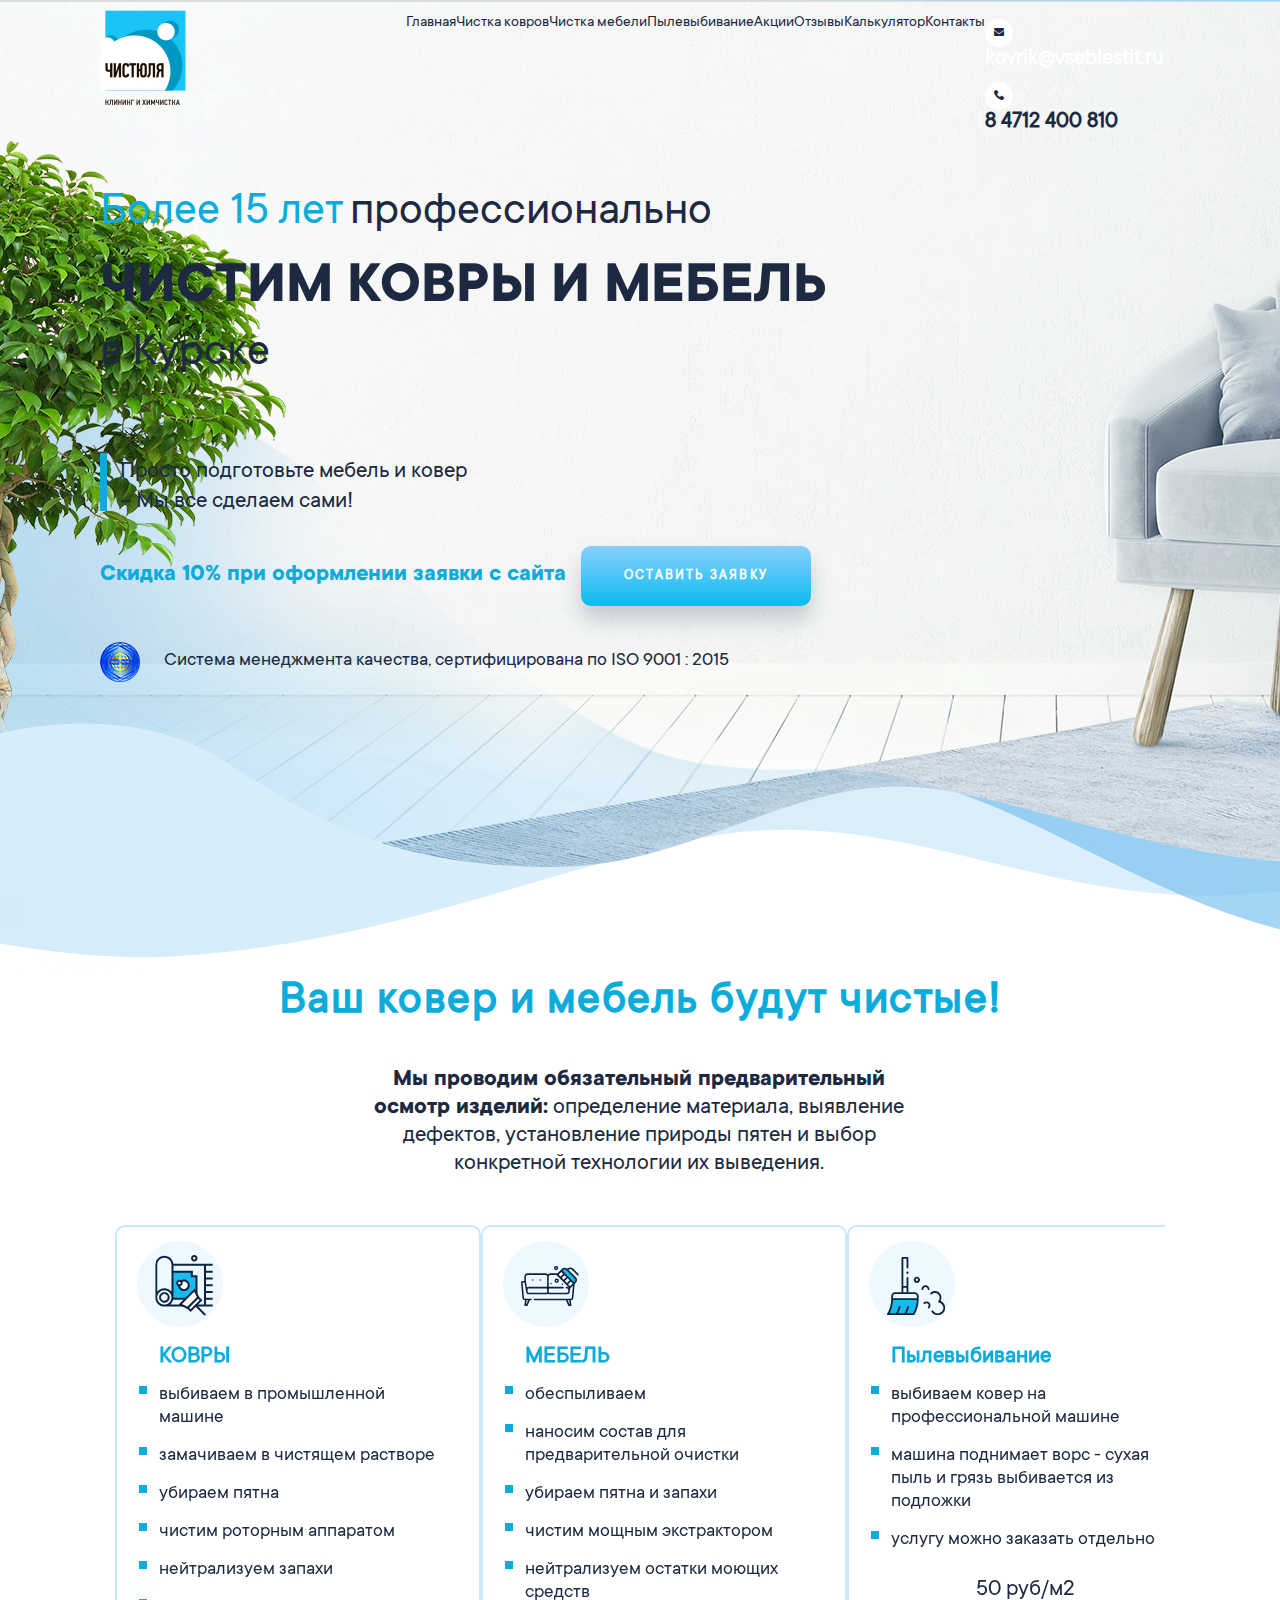
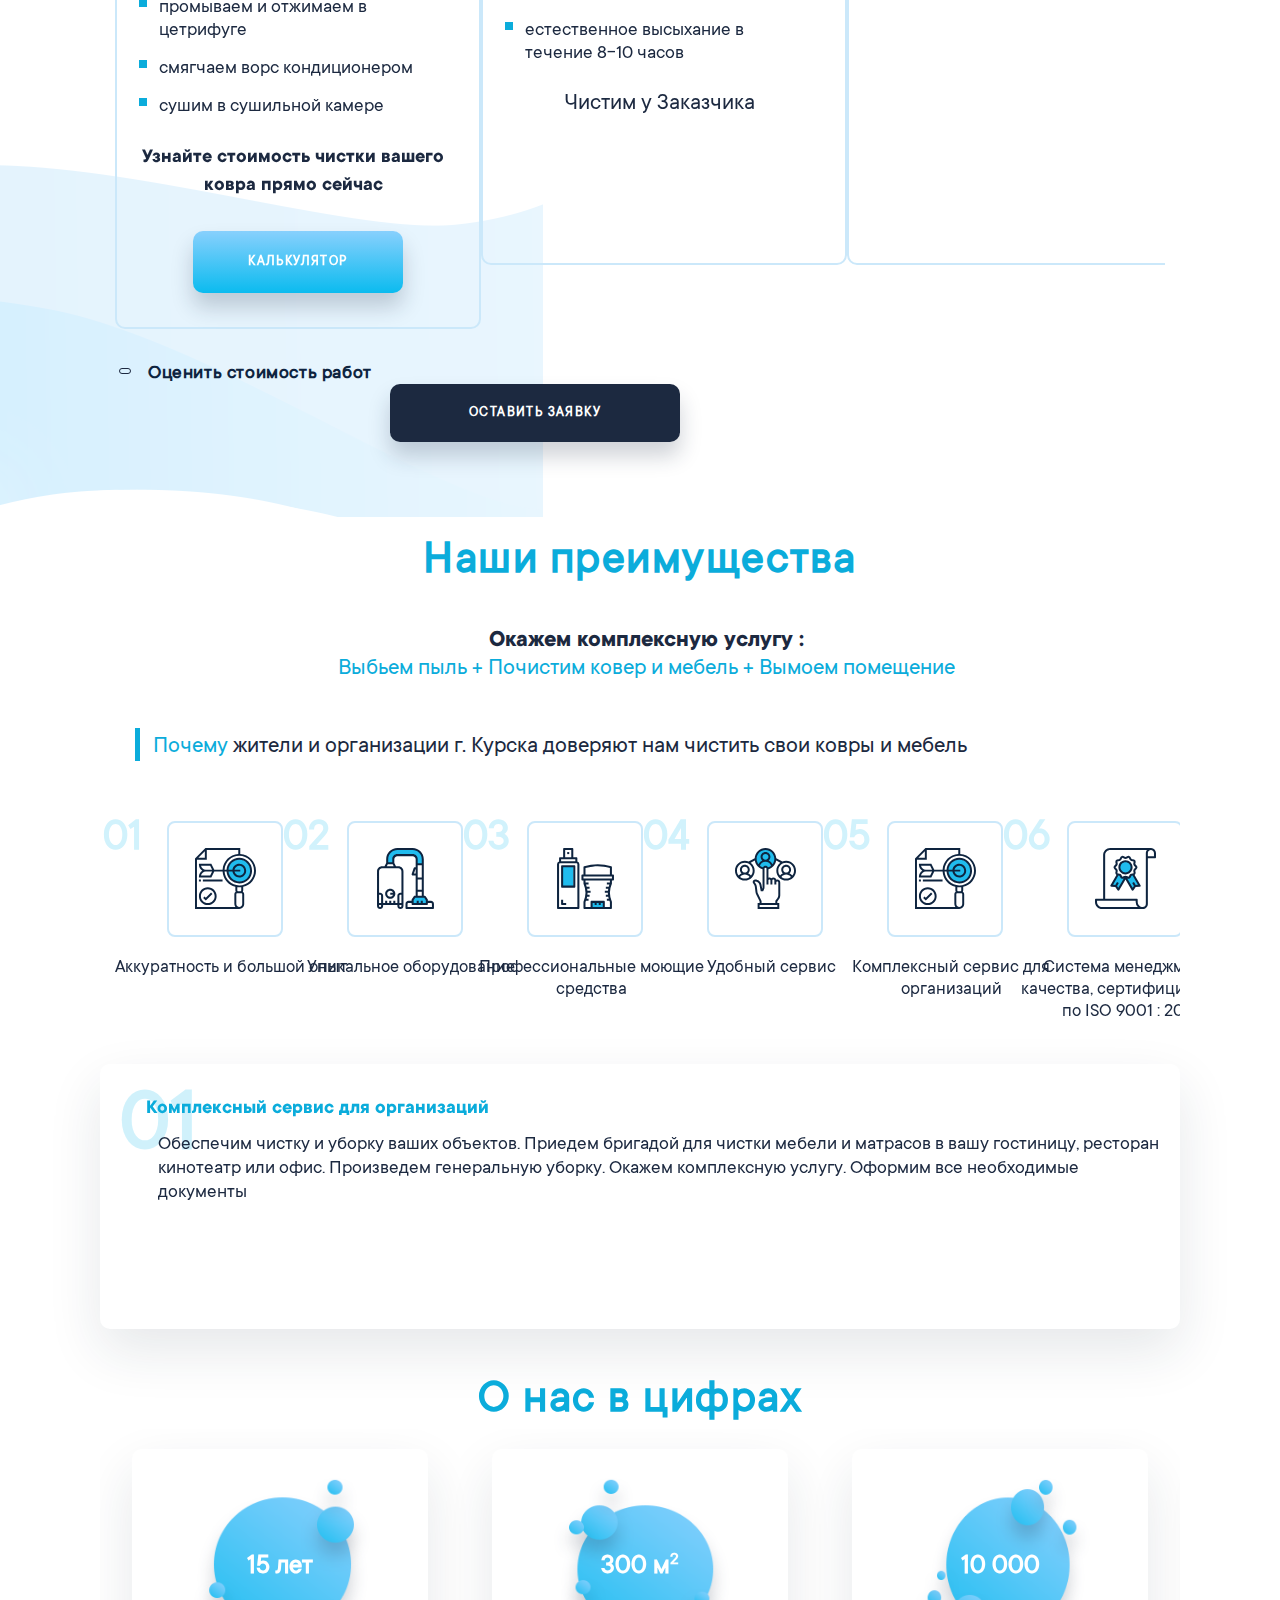
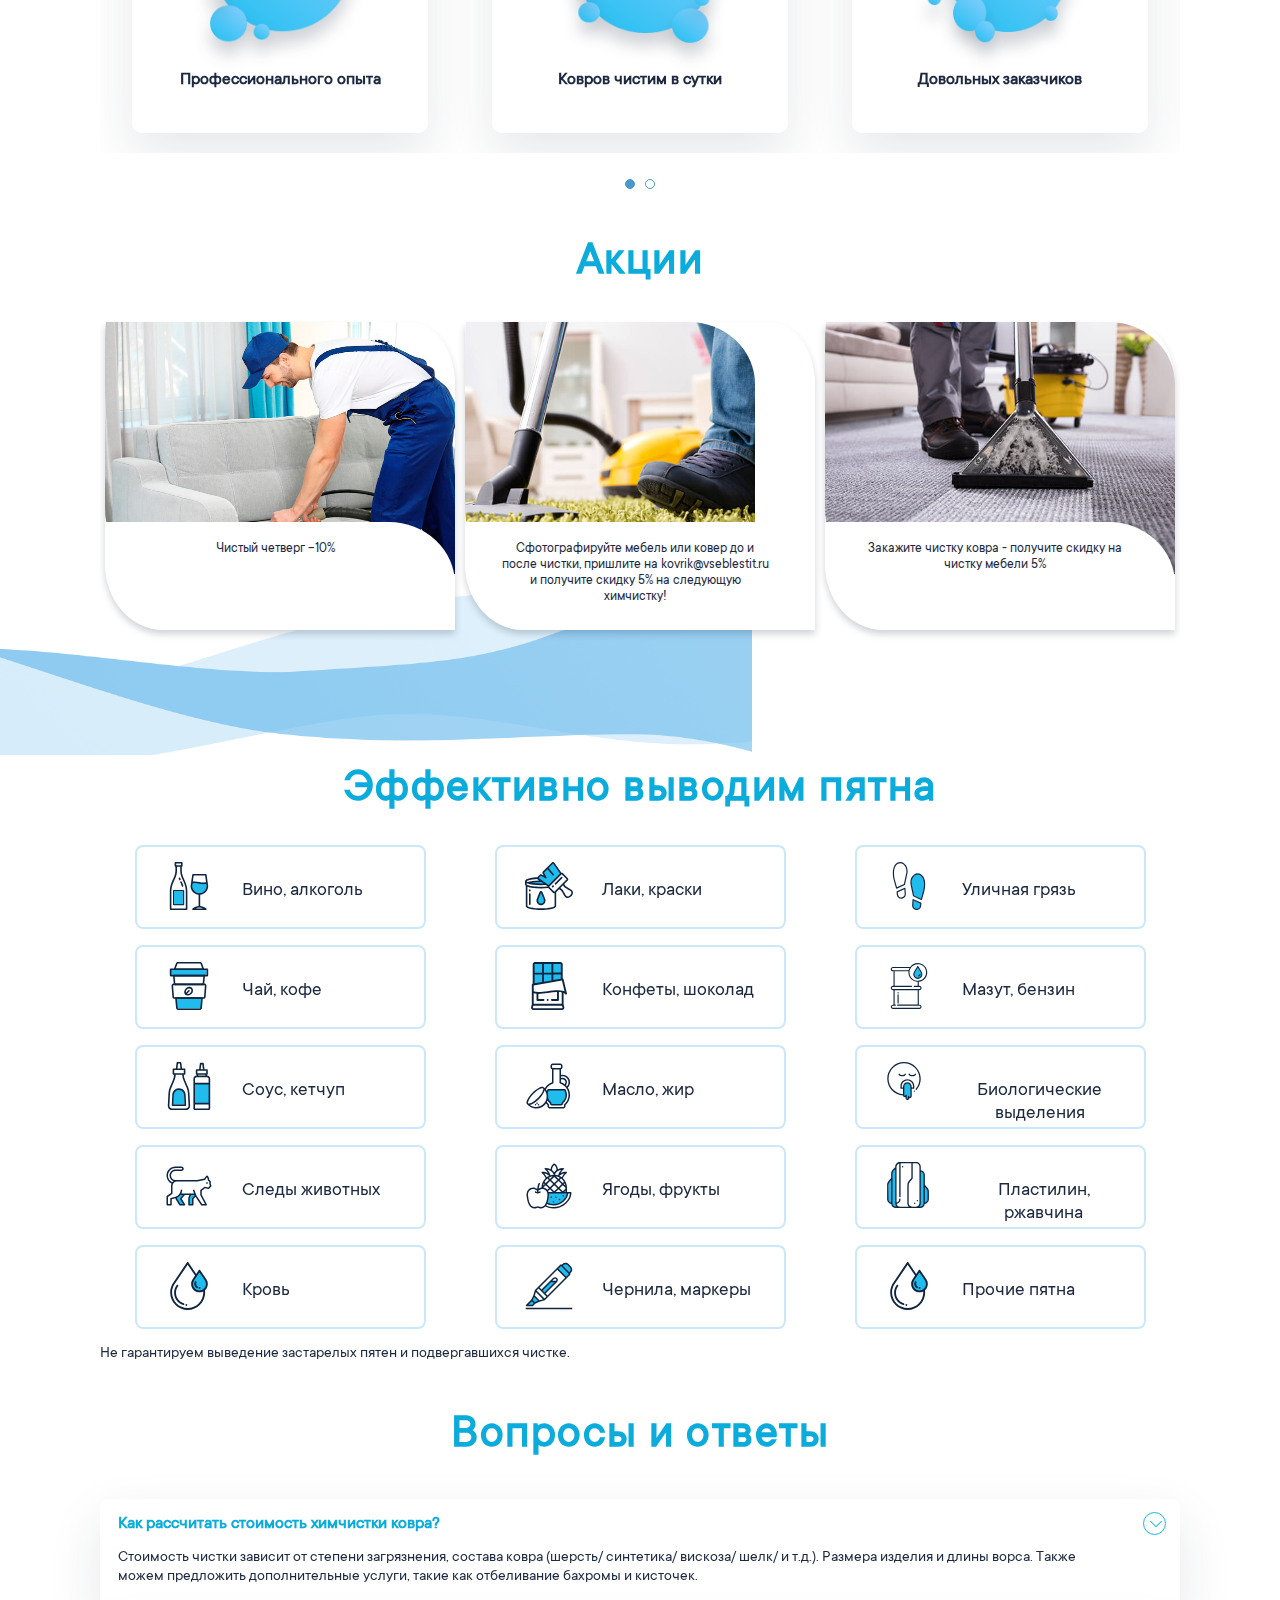
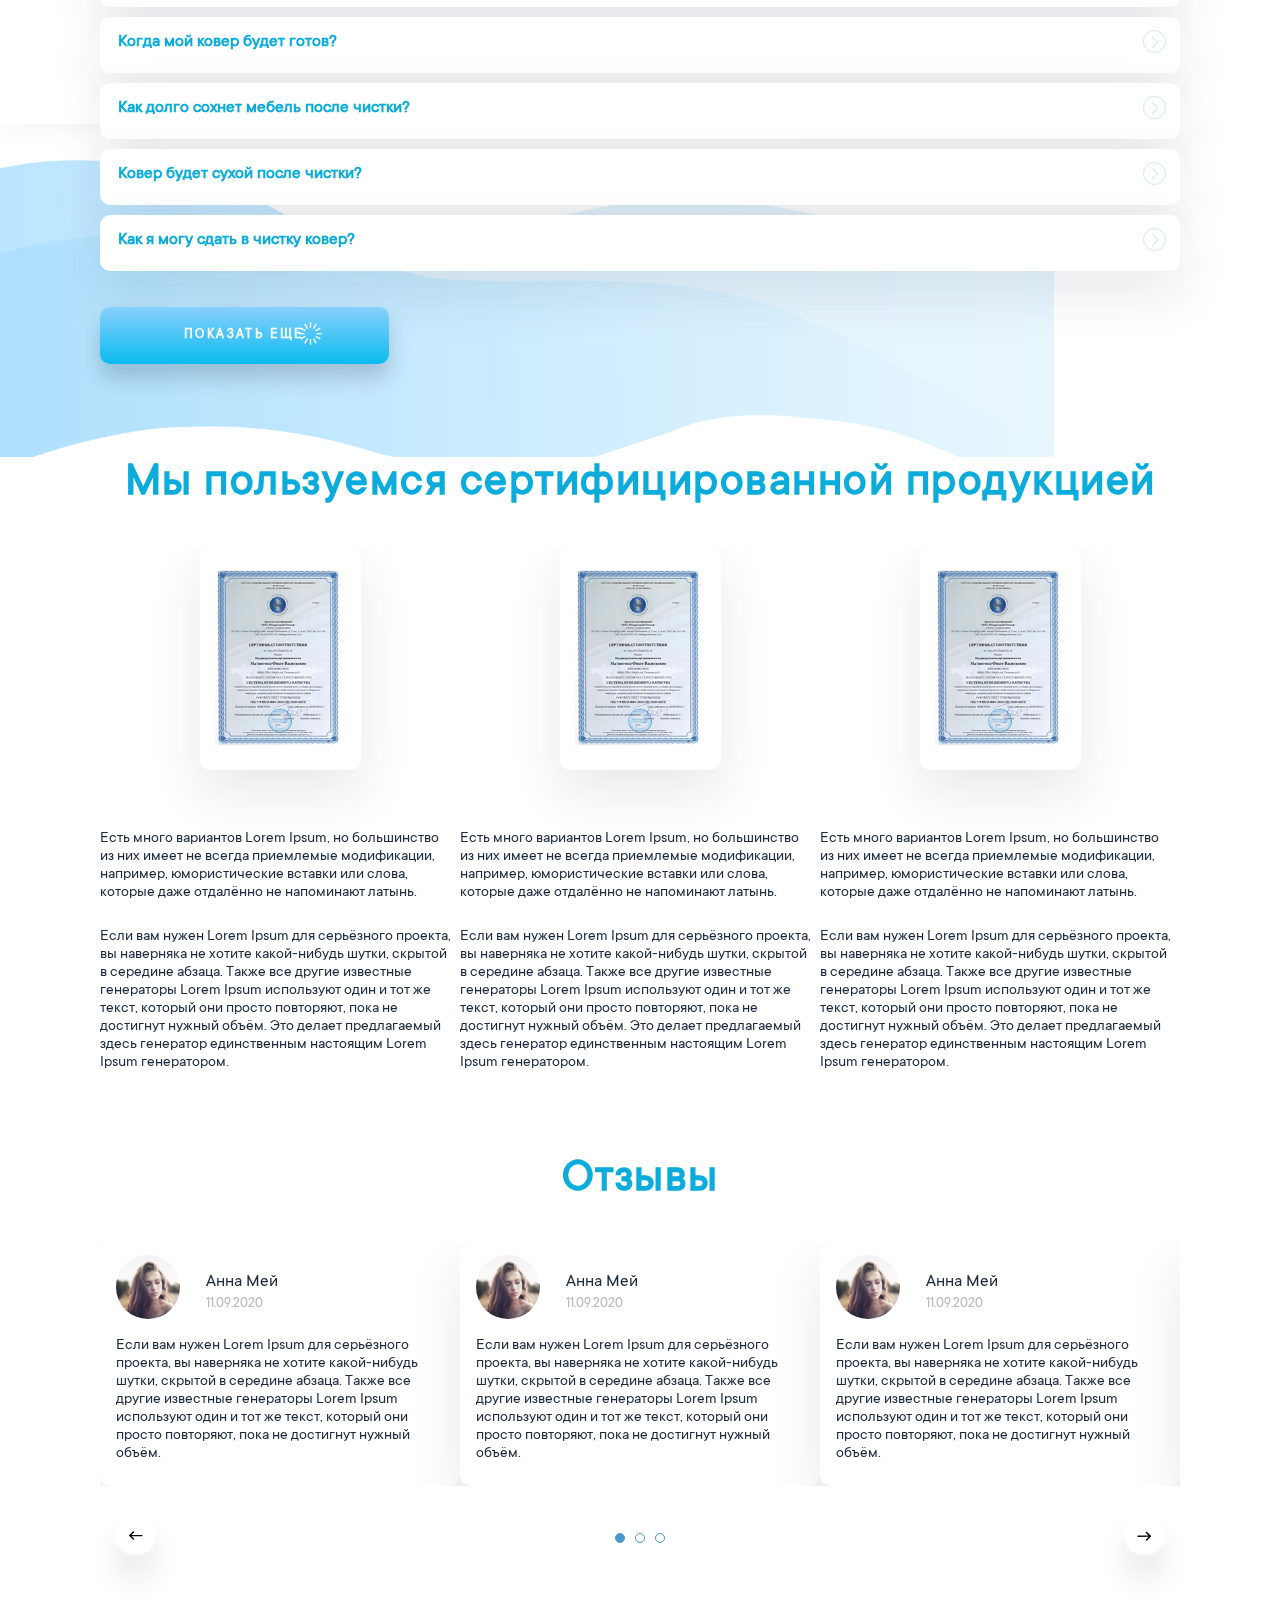
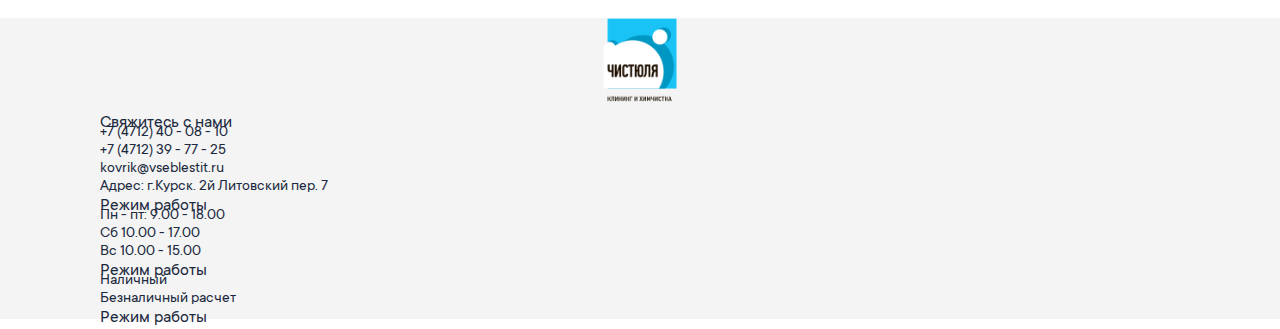
==== chistylya/markup/index.html @ f70d497c "start" ====
<!DOCTYPE html>
<html lang="ru">

<head>
  <meta charset="UTF-8">
  <title></title>
  <meta name="viewport" content="width=device-width, initial-scale=1.0, maximum-scale=1.0">
  <meta name="cmsmagazine" content="5a7189a28fb3dc68238dbdb44c9ea99c">
  <link rel="icon" type="image/png" sizes="16x16" href="">
  <link rel="stylesheet" href="css/style.min.css" data-inprogress="">
  <link rel="stylesheet" href="css/home.min.css" data-inprogress="">
</head>

<body>
  <!-- Основной контент -->
  <!-- Popup -->
  
  <div class="wrapper">
    <section class="banner">
      <!-- Header -->
      <header class="header">
    <div class="container">
        <a href="index.html" class="logo"><img src="img/logo.png"></a>
        <nav>
            <ul class="address">
                <li><a class="mail" href="mail:kovrik@vseblestit.ru"><span><i class="icon-mail"></i></span><p>kovrik@vseblestit.ru</p></a></li>
                <li><a class="tel" href="tel:+8 4712 400 810"><span><i class="icon-phone"></i></span><p>8 4712 400 810</p></a></li>
            </ul>
            <div id="toggle" class="open_menu">
                <i class="icon-burger"></i>
            </div>
            <div class="menu">
                <ul>
                    <li><a href="#">Главная</a></li>
                    <li><a href="#">Чистка ковров</a></li>
                    <li><a href="#">Чистка мебели</a></li>
                    <li><a href="#">Пылевыбивание</a></li>
                    <li><a href="#">Акции</a></li>
                    <li><a href="#">Отзывы</a></li>
                    <li><a href="#">Калькулятор</a></li>
                    <li><a href="#">Контакты</a></li>
                </ul>
            </div>
        </nav>
    </div>
</header>
      <div class="container">
        <div class="banner_content">
          <p><span>Более 15 лет</span>профессионально</p>
          <p><strong>ЧИСТИМ ковры и мебель</strong></p>
          <p class="sity"> в Курске</p>
          <p class="about">
            Просто подготовьте мебель и ковер
            <span>– Мы все сделаем сами!</span>
          </p>
          <div class="btn_box">
            <p>Скидка 10% при оформлении заявки с сайта</p>
            <a href="#" class="btn light_blue">Оставить заявку</a>
          </div>
          <div class="iso">
            <img src="img/iso.png">
            <p>Система менеджмента качества, сертифицирована по ISO 9001 : 2015</p>
          </div>
        </div>
        <a href="#anchor" class="down"><i class="icon-arrow2-1"></i></a>
      </div>

    </section>
    <section class="section section_1" id="anchor">
      <div class="container">
        <h2 class="title">Ваш ковер и мебель будут чистые!</h2>
        <p>
          <strong>Мы проводим обязательный предварительный осмотр изделий:</strong>
          определение материала, выявление дефектов, установление природы пятен
          и выбор конкретной технологии их выведения.
        </p>
        <div class="slider_1">
          <div>
            <a href="#" class="slide">
              <div class="slide_content">
                <div class="img"><span></span><img src="img/chistka.svg"></div>
                <h3>КОВРЫ</h3>
                <ul>
                  <li>выбиваем в промышленной машине</li>
                  <li>замачиваем в чистящем растворе</li>
                  <li>убираем пятна</li>
                  <li>чистим роторным аппаратом</li>
                  <li>нейтрализуем запахи</li>
                  <li>промываем и отжимаем в цетрифуге</li>
                  <li>смягчаем ворс кондиционером</li>
                  <li>сушим в сушильной камере</li>
                </ul>
                <p>
                  <strong>
                    Узнайте стоимость чистки
                    вашего ковра прямо сейчас
                  </strong>
                </p>
                <button class="btn light_blue">Калькулятор</button>
              </div>
            </a>
          </div>
          <div>
            <a href="#" class="slide">
              <div class="slide_content">
                <div class="img"><span></span><img src="img/divan.svg"></div>
                <h3>МЕБЕЛЬ</h3>
                <ul>
                  <li>обеспыливаем</li>
                  <li>наносим состав для предварительной очистки</li>
                  <li>убираем пятна и запахи </li>
                  <li>чистим мощным экстрактором </li>
                  <li>нейтрализуем остатки моющих средств</li>
                  <li>естественное высыхание в течение 8-10 часов </li>
                </ul>
                <p>
                  Чистим у Заказчика
                </p>

              </div>
            </a>
          </div>
          <div>
            <a href="#" class="slide">
              <div class="slide_content">
                <div class="img"><span></span><img src="img/schetka.svg"></div>
                <h3>Пылевыбивание</h3>
                <ul>
                  <li>выбиваем ковер на профессиональной машине</li>
                  <li>машина поднимает ворс - сухая пыль и грязь выбивается из подложки</li>
                  <li>услугу можно заказать отдельно </li>
                </ul>
                <p>
                  50 руб/м2
                </p>
              </div>
            </a>
          </div>
        </div>
        <div class="btn_block">
          <a href="#" class="btn_w">Оценить стоимость работ</a>
          <a href="#" class="btn blue">Оставить заявку</a>
        </div>
      </div>
      <span></span>
    </section>
    <section class="section section_2">
      <div class="container">
        <h2 class="title">Наши преимущества</h2>
        <p>
          <strong>Окажем комплексную услугу :</strong>
          Выбьем пыль + Почистим ковер и мебель + Вымоем помещение
        </p>
        <p class="about">
          <span>Почему</span> жители и организации г. Курска доверяют нам чистить свои ковры и мебель
        </p>
        <div class="tabs_block">
          <div class="slider_2">
            <div>
              <a href="#item-1" class="slide tabs-button active">
                <div class="tabs">
                  <span>01</span>
                  <div class="img">
                    <img src="img/Vector Smart Object.svg">
                  </div>
                  <p>Аккуратность и большой опыт</p>
                </div>
              </a>
            </div>
            <div>
              <a href="#item-2" class="slide tabs-button ">
                <div class="tabs">
                  <span>02</span>
                  <div class="img">
                    <img src="img/Vector Smart Object1.svg">
                  </div>
                  <p>Уникальное оборудование</p>
                </div>
              </a>
            </div>
            <div>
              <a href="#item-3" class="slide tabs-button ">
                <div class="tabs">
                  <span>03</span>
                  <div class="img">
                    <img src="img/Vector Smart Object2.svg">
                  </div>
                  <p>Профессиональные моющие средства</p>
                </div>
              </a>
            </div>
            <div>
              <a href="#item-4" class="slide tabs-button ">
                <div class="tabs">
                  <span>04</span>
                  <div class="img">
                    <img src="img/Vector Smart Object3.svg">
                  </div>
                  <p>Удобный сервис</p>
                </div>
              </a>
            </div>
            <div>
              <a href="#item-5" class="slide tabs-button ">
                <div class="tabs">
                  <span>05</span>
                  <div class="img">
                    <img src="img/Vector Smart Object.svg">
                  </div>
                  <p>Комплексный сервис для организаций</p>
                </div>
              </a>
            </div>
            <div>
              <a href="#item-6" class="slide tabs-button ">
                <div class="tabs">
                  <span>06</span>
                  <div class="img">
                    <img src="img/sertificat.svg">
                  </div>
                  <p>Система менеджмента качества, сертифицирована по ISO 9001 : 2015</p>
                </div>
              </a>
            </div>
          </div>
          <div class="tab_content">
            <div class="tab_item active" data-id="item-1">
              <span>01</span>
              <h4> Комплексный сервис для организаций</h4>
              <p>
                Обеспечим чистку и уборку ваших объектов. Приедем бригадой для чистки мебели и матрасов в вашу
                гостиницу, ресторан кинотеатр или офис. Произведем генеральную уборку. Окажем комплексную услугу.
                Оформим все необходимые документы
              </p>
              <img src="img/divanp.png">
            </div>
            <div class="tab_item" data-id="item-2">
              <span>02</span>
              <h4> Комплексный сервис для организаций</h4>
              <p>
                Обеспечим чистку и уборку ваших объектов. Приедем бригадой для чистки мебели и матрасов в вашу
                гостиницу, ресторан кинотеатр или офис. Произведем генеральную уборку. Окажем комплексную услугу.
                Оформим все необходимые документы
              </p>
              <img src="img/divanp.png">
            </div>
            <div class="tab_item" data-id="item-3">
              <span>03</span>
              <h4> Комплексный сервис для организаций</h4>
              <p>
                Обеспечим чистку и уборку ваших объектов. Приедем бригадой для чистки мебели и матрасов в вашу
                гостиницу, ресторан кинотеатр или офис. Произведем генеральную уборку. Окажем комплексную услугу.
                Оформим все необходимые документы
              </p>
              <img src="img/divanp.png">
            </div>
            <div class="tab_item" data-id="item-4">
              <span>04</span>
              <h4> Комплексный сервис для организаций</h4>
              <p>
                Обеспечим чистку и уборку ваших объектов. Приедем бригадой для чистки мебели и матрасов в вашу
                гостиницу, ресторан кинотеатр или офис. Произведем генеральную уборку. Окажем комплексную услугу.
                Оформим все необходимые документы
              </p>
              <img src="img/divanp.png">
            </div>
            <div class="tab_item" data-id="item-5">
              <span>05</span>
              <h4> Комплексный сервис для организаций</h4>
              <p>
                Обеспечим чистку и уборку ваших объектов. Приедем бригадой для чистки мебели и матрасов в вашу
                гостиницу, ресторан кинотеатр или офис. Произведем генеральную уборку. Окажем комплексную услугу.
                Оформим все необходимые документы
              </p>
              <img src="img/divanp.png">
            </div>
            <div class="tab_item" data-id="item-6">
              <span>06</span>
              <h4> Комплексный сервис для организаций</h4>
              <p>
                Обеспечим чистку и уборку ваших объектов. Приедем бригадой для чистки мебели и матрасов в вашу
                гостиницу, ресторан кинотеатр или офис. Произведем генеральную уборку. Окажем комплексную услугу.
                Оформим все необходимые документы
              </p>
              <img src="img/divanp.png">
            </div>
          </div>
        </div>
      </div>
    </section>
    <section class="section section_3">
      <div class="container">
        <h2 class="title">О нас в цифрах</h2>
        <div class="slider_3">
          <div>
            <div class="slide">
              <div class="img">
                <img src="img/ico_1.png">
                <span>15 лет</span>
              </div>
              <p>Профессионального опыта</p>
            </div>
          </div>
          <div>
            <div class="slide">
              <div class="img">
                <img src="img/ico_2.png">
                <span>300 м<sup>2</sup></span>
              </div>
              <p>Ковров чистим в сутки</p>
            </div>
          </div>
          <div>
            <div class="slide">
              <div class="img">
                <img src="img/ico_3.png">
                <span>10 000</span>
              </div>
              <p>Довольных заказчиков</p>
            </div>
          </div>
          <div>
            <div class="slide">
              <div class="img">
                <img src="img/ico_4.png">
                <span>700 000 м<sup>2</sup></span>
              </div>
              <p>Чистых ковров</p>
            </div>
          </div>
        </div>
      </div>
    </section>
    <section class="section section_4">
      <div class="container">
        <h2 class="title">Акции</h2>
        <div class="slider_4">
          <div>
            <div class="slide">
              <img src="img/photo_1.png">
              <div class="text">
                <p>Чистый четверг –10%</p>
              </div>
            </div>
          </div>
          <div>
            <div class="slide">
              <img src="img/photo_3.png">
              <div class="text">
                <p>
                  Сфотографируйте мебель или ковер
                  до и после чистки, пришлите
                  на kovrik@vseblestit.ru и получите
                  скидку 5% на следующую химчистку!
                </p>
              </div>
            </div>
          </div>
          <div>
            <div class="slide">
              <img src="img/photo_2.png">
              <div class="text">
                <p>
                  Закажите чистку ковра - получите
                  скидку на чистку мебели 5%
                </p>
              </div>
            </div>
          </div>
        </div>

      </div>
      <span></span>
    </section>
    <section class="section section_5">
      <div class="container">
        <h2 class="title">Эффективно выводим пятна</h2>
        <div class="slider_5">
          <div>
            <div class="slide">
              <div class="box">
                <div class="img">
                  <img src="img/wine.svg">
                </div>
                <p>Вино, алкоголь</p>
              </div>
              <div class="box">
                <div class="img">
                  <img src="img/cup.svg">
                </div>
                <p>Чай, кофе</p>
              </div>
              <div class="box">
                <div class="img">
                  <img src="img/ketchup.svg">
                </div>
                <p>Соус, кетчуп</p>
              </div>
              <div class="box">
                <div class="img">
                  <img src="img/cat.svg">
                </div>
                <p>Следы животных</p>
              </div>
              <div class="box">
                <div class="img">
                  <img src="img/water-drop.svg">
                </div>
                <p>Кровь</p>
              </div>
            </div>
          </div>
          <div>
            <div class="slide">
              <div class="box">
                <div class="img">
                  <img src="img/paint.svg">
                </div>
                <p>Лаки, краски</p>
              </div>
              <div class="box">
                <div class="img">
                  <img src="img/food-and-restaurant.svg">
                </div>
                <p>Конфеты, шоколад</p>
              </div>
              <div class="box">
                <div class="img">
                  <img src="img/coconut-oil.svg">
                </div>
                <p>Масло, жир</p>
              </div>
              <div class="box">
                <div class="img">
                  <img src="img/fruits.svg">
                </div>
                <p>Ягоды, фрукты</p>
              </div>
              <div class="box">
                <div class="img">
                  <img src="img/marker.svg">
                </div>
                <p>Чернила, маркеры</p>
              </div>
            </div>
          </div>
          <div>
            <div class="slide">
              <div class="box">
                <div class="img">
                  <img src="img/steps.svg">
                </div>
                <p>Уличная грязь</p>
              </div>
              <div class="box">
                <div class="img">
                  <img src="img/dippel-oil.svg">
                </div>
                <p>Мазут, бензин</p>
              </div>
              <div class="box">
                <div class="img">
                  <img src="img/vomiting.svg">
                </div>
                <p>Биологические выделения</p>
              </div>
              <div class="box">
                <div class="img">
                  <img src="img/ecology-and-environment.svg">
                </div>
                <p>Пластилин, ржавчина</p>
              </div>
              <div class="box">
                <div class="img">
                  <img src="img/water-drop.svg">
                </div>
                <p>Прочие пятна</p>
              </div>
            </div>
          </div>
        </div>
        <p>Не гарантируем выведение застарелых пятен и подвергавшихся чистке.</p>
      </div>
    </section>
    <section class="section section_6">
      <div class="container">
        <h2 class="title">Вопросы и ответы</h2>
        <div class="accordion">
          <div class="group">
            <h3>Как рассчитать стоимость химчистки ковра?<span class="row"></span></h3>
            <p>
              Стоимость чистки зависит от степени загрязнения, состава ковра (шерсть/ синтетика/ вискоза/ шелк/ и т.д.).
              Размера изделия и длины ворса. Также можем предложить дополнительные услуги, такие как отбеливание
              бахромы и кисточек.
            </p>

          </div>
          <div class="group">
            <h3>Когда мой ковер будет готов?<span class="row"></span></h3>
            <p>
              Стоимость чистки зависит от степени загрязнения, состава ковра (шерсть/ синтетика/ вискоза/ шелк/ и т.д.).
              Размера изделия и длины ворса. Также можем предложить дополнительные услуги, такие как отбеливание
              бахромы и кисточек.
            </p>

          </div>
          <div class="group">
            <h3>Как долго сохнет мебель после чистки?<span class="row"></span></h3>
            <p>
              Стоимость чистки зависит от степени загрязнения, состава ковра (шерсть/ синтетика/ вискоза/ шелк/ и т.д.).
              Размера изделия и длины ворса. Также можем предложить дополнительные услуги, такие как отбеливание
              бахромы и кисточек.
            </p>

          </div>
          <div class="group">
            <h3>Ковер будет сухой после чистки?<span class="row"></span></h3>
            <p>
              Стоимость чистки зависит от степени загрязнения, состава ковра (шерсть/ синтетика/ вискоза/ шелк/ и т.д.).
              Размера изделия и длины ворса. Также можем предложить дополнительные услуги, такие как отбеливание
              бахромы и кисточек.
            </p>

          </div>
          <div class="group">
            <h3>Как я могу сдать в чистку ковер?<span class="row"></span></h3>
            <p>
              Стоимость чистки зависит от степени загрязнения, состава ковра (шерсть/ синтетика/ вискоза/ шелк/ и т.д.).
              Размера изделия и длины ворса. Также можем предложить дополнительные услуги, такие как отбеливание
              бахромы и кисточек.
            </p>

          </div>
        </div>
        <a href="#" class="btn light_blue"><span>Показать еще<i class="icon-loader"></i> </span></a>
      </div>
      <span class="bg"></span>
    </section>
    <section class="section section_7">
      <div class="container">
        <h2 class="title">Мы пользуемся сертифицированной продукцией</h2>
        <div class="slider_6">
          <div>
            <div class="slide">
              <div class="img">
                <img src="img/sert.png">
              </div>
              <div class="text_block">
                <p>
                  Есть много вариантов Lorem Ipsum, но большинство из них имеет не всегда приемлемые модификации,
                  например, юмористические вставки или слова, которые даже отдалённо не напоминают латынь.
                </p>
                <p>
                  Если вам нужен Lorem Ipsum для серьёзного проекта, вы наверняка не хотите какой-нибудь шутки,
                  скрытой в середине абзаца. Также все другие известные генераторы Lorem Ipsum используют один и тот же
                  текст, который они просто повторяют, пока не достигнут нужный объём. Это делает предлагаемый здесь
                  генератор единственным настоящим Lorem Ipsum генератором.
                </p>
              </div>
            </div>
          </div>
          <div>
            <div class="slide">
              <div class="img">
                <img src="img/sert.png">
              </div>
              <div class="text_block">
                <p>
                  Есть много вариантов Lorem Ipsum, но большинство из них имеет не всегда приемлемые модификации,
                  например, юмористические вставки или слова, которые даже отдалённо не напоминают латынь.
                </p>
                <p>
                  Если вам нужен Lorem Ipsum для серьёзного проекта, вы наверняка не хотите какой-нибудь шутки,
                  скрытой в середине абзаца. Также все другие известные генераторы Lorem Ipsum используют один и тот же
                  текст, который они просто повторяют, пока не достигнут нужный объём. Это делает предлагаемый здесь
                  генератор единственным настоящим Lorem Ipsum генератором.
                </p>
              </div>
            </div>
          </div>
          <div>
            <div class="slide">
              <div class="img">
                <img src="img/sert.png">
              </div>
              <div class="text_block">
                <p>
                  Есть много вариантов Lorem Ipsum, но большинство из них имеет не всегда приемлемые модификации,
                  например, юмористические вставки или слова, которые даже отдалённо не напоминают латынь.
                </p>
                <p>
                  Если вам нужен Lorem Ipsum для серьёзного проекта, вы наверняка не хотите какой-нибудь шутки,
                  скрытой в середине абзаца. Также все другие известные генераторы Lorem Ipsum используют один и тот же
                  текст, который они просто повторяют, пока не достигнут нужный объём. Это делает предлагаемый здесь
                  генератор единственным настоящим Lorem Ipsum генератором.
                </p>
              </div>
            </div>
          </div>
        </div>
      </div>
    </section>
    <section class="section section_8">
      <div class="container">
        <h2 class="title">Отзывы</h2>
        <div class="slider_7">
          <div>
            <div class="slide">
              <div class="top">
                <img src="img/face_1.png">
                <p>
                  Анна Мей
                  <span>11.09.2020</span>
                </p>
              </div>
              <div class="rewie">
                <p>
                  Если вам нужен Lorem Ipsum для серьёзного проекта, вы наверняка не хотите какой-нибудь шутки, скрытой
                  в середине абзаца. Также все другие известные генераторы Lorem Ipsum используют один и тот же текст,
                  который они просто повторяют, пока не достигнут нужный объём.
                </p>
              </div>
            </div>
          </div>
          <div>
            <div class="slide">
              <div class="top">
                <img src="img/face_1.png">
                <p>
                  Анна Мей
                  <span>11.09.2020</span>
                </p>
              </div>
              <div class="rewie">
                <p>
                  Если вам нужен Lorem Ipsum для серьёзного проекта, вы наверняка не хотите какой-нибудь шутки, скрытой
                  в середине абзаца. Также все другие известные генераторы Lorem Ipsum используют один и тот же текст,
                  который они просто повторяют, пока не достигнут нужный объём.
                </p>
              </div>
            </div>
          </div>
          <div>
            <div class="slide">
              <div class="top">
                <img src="img/face_1.png">
                <p>
                  Анна Мей
                  <span>11.09.2020</span>
                </p>
              </div>
              <div class="rewie">
                <p>
                  Если вам нужен Lorem Ipsum для серьёзного проекта, вы наверняка не хотите какой-нибудь шутки, скрытой
                  в середине абзаца. Также все другие известные генераторы Lorem Ipsum используют один и тот же текст,
                  который они просто повторяют, пока не достигнут нужный объём.
                </p>
              </div>
            </div>
          </div>
          <div>
            <div class="slide">
              <div class="top">
                <img src="img/face_1.png">
                <p>
                  Анна Мей
                  <span>11.09.2020</span>
                </p>
              </div>
              <div class="rewie">
                <p>
                  Если вам нужен Lorem Ipsum для серьёзного проекта, вы наверняка не хотите какой-нибудь шутки, скрытой
                  в середине абзаца. Также все другие известные генераторы Lorem Ipsum используют один и тот же текст,
                  который они просто повторяют, пока не достигнут нужный объём.
                </p>
              </div>
            </div>
          </div>
          <div>
            <div class="slide">
              <div class="top">
                <img src="img/face_1.png">
                <p>
                  Анна Мей
                  <span>11.09.2020</span>
                </p>
              </div>
              <div class="rewie">
                <p>
                  Если вам нужен Lorem Ipsum для серьёзного проекта, вы наверняка не хотите какой-нибудь шутки, скрытой
                  в середине абзаца. Также все другие известные генераторы Lorem Ipsum используют один и тот же текст,
                  который они просто повторяют, пока не достигнут нужный объём.
                </p>
              </div>
            </div>
          </div>

        </div>
      </div>
    </section>
  </div>

  <!-- Footer -->
  <footer class="footer">
    <div class="container">
         <a href="index.html" class="logo"><img src="img/logo.png"></a>
        <div class="nav">
            <div class="box">
                <h4>Свяжитесь с нами</h4>
                <ul>
                    <li><a class="tel" href="tel:+7 (4712) 40 - 08 - 10">+7 (4712) 40 - 08 - 10</a></li>
                    <li><a class="tel" href="tel:+7 (4712) 39 - 77 - 25">+7 (4712) 39 - 77 - 25</a></li>
                </ul>
                <ul>
                    <li> <a href="kovrik@vseblestit.ru">kovrik@vseblestit.ru</a></li>
                </ul>
                <ul>
                    <li>Адрес: г.Курск. 2й Литовский пер. 7</li>
                </ul>
            </div>
            <div class="box">
                <h4>Режим работы</h4>
                <ul>
                    <li>Пн - пт: 9.00 - 18.00</li>
                    <li>Сб 10.00 - 17.00</li>
                    <li>Вс 10.00 - 15.00</li>
                </ul>
            </div>
            <div class="box">
                <h4>Режим работы</h4>
                <ul>
                    <li><a href="#">Наличный</a> </li>
                    <li><a href="#">Безналичный расчет</a> </li>
                </ul>
            </div>
            <div class="box">
                <h4>Режим работы</h4>
                <ul>
                    <li></li>
                    <li></li>
                    <li></li>
                    <li></li>
                    <li></li>
                </ul>
            </div>
        </div>
    </div>
</footer>

  <!-- Скрипты -->
  <script src="js/jquery-3.4.1.min.js"></script>
  <script src="js/jquery-ui.min.js"></script>
  <script src="js/slick.min.js"></script>
  <script src="js/jquery.mask.min.js"></script>
  <script src="js/jquery.responsiveTabs.min.js"></script>
  <script src="js/home.min.js"></script>
  <script src="js/main.min.js"></script>



</body>

</html>
---- chistylya/markup/css/style.min.css ----
@charset 'UTF-8';.header{padding:4px 0 0}.header .container{display:flex;justify-content:space-between}.header .container .logo{width:42px;height:45px}.header .container nav{display:flex;justify-content:flex-end}.header .container nav .address{display:flex;justify-content:flex-start}.header .container nav .address li{margin:9px 16px 0 0}.header .container nav .address li a span{position:relative;display:block;width:28px;height:28px;cursor:pointer;border-radius:50%;background-color:#fff}.header .container nav .address li a span i:before{font-size:10px;position:absolute;top:50%;left:50%;transform:translate(-50%,-50%);color:#1c2940}.header .container nav .address li a p,template{display:none}.header .container nav .open_menu{position:relative;width:30px;height:20px;cursor:pointer;transform:translate(0,12px)}.header .container nav .open_menu i:before{font-size:15px;color:#0bbbef}.header .container nav .menu{position:fixed;top:45px;right:0;width:100%;height:100%;transition:all .4s ease-in-out;transform:scale(0);transform-origin:right top;opacity:0;background:#fff}.header .container nav .menu.active{z-index:5;visibility:visible;transform:scale(1);opacity:.99}.header .container nav .menu ul{text-align:center}.header .container nav .menu ul li{margin:0 0 10px}.header .container nav .menu ul li a{font-size:18px;font-weight:400;font-style:normal;line-height:normal;position:relative;height:11px;text-align:left;letter-spacing:normal;color:#1c2940}.footer .container .nav .box h4,.header .container nav .menu ul li a:hover{font-size:18px;font-weight:400;font-style:normal;line-height:normal;text-align:left;letter-spacing:normal;color:#0bbbef}.header .container nav .menu ul li a:hover:before{position:absolute;top:50%;left:0;width:6px;height:6px;content:'';transform:translate(-10px,-50%);border-radius:50%;background-color:#0bbbef}@media (min-width:1280px){.header{padding:10px 0 0}.header .container .logo{width:91px;height:95px}.header .container nav .address{display:flex;flex-direction:column;order:2;justify-content:flex-start;flex-wrap:wrap}.header .container nav .address li a.mail{width:210px;height:41px;border-radius:10px;background-color:#1c2940}.header .container nav .address li a.mail p,.header .container nav .address li a.tel p{font-size:23px;font-weight:700;font-style:normal;line-height:normal;display:block;text-align:left;letter-spacing:normal;color:#fff}.header .container nav .address li a.tel p{color:#1c2940}.header .container nav .open_menu{display:none}.header .container nav .menu{position:relative;top:auto;right:auto;display:block;visibility:visible;height:auto;transform:none;opacity:1;background:0 0;order:1}.header .container nav .menu ul{display:flex;justify-content:space-between}.header .container nav .menu ul li{margin:0 0 10px}.header .container nav .menu ul li a,.header .container nav .menu ul li a:hover{font-size:16px}.header .container nav .menu ul li a:hover:before{top:50%;left:50%;width:6px;height:6px;content:'';transform:translate(-50%,-50%)}}.footer{background-color:#f3f4f3}.footer .container .logo{display:block;width:75px;margin:0 auto}.footer .container .nav .box h4{font-weight:500;height:11px;color:#1c2940}.footer .container .nav .box ul li,.footer .container .nav .box ul li a{font-size:16px;font-weight:400;font-style:normal;line-height:normal;text-align:left;letter-spacing:normal;color:#1c2940}@font-face{font-family:'TTCommons-ThinItalic';font-weight:100;font-style:italic;src:url(../fonts/TTCommons-ThinItalic.eot);src:local('../fonts/TT Commons Thin Italic'),local('TTCommons-ThinItalic'),url(../fonts/TTCommons-ThinItalic.eot?#iefix) format('embedded-opentype'),url(../fonts/TTCommons-ThinItalic.woff) format('woff'),url(../fonts/TTCommons-ThinItalic.ttf) format('truetype')}@font-face{font-family:'TTCommons-Light';font-weight:300;font-style:normal;src:url(../fonts/TTCommons-Light.eot);src:local('../fonts/TT Commons Light'),local('TTCommons-Light'),url(../fonts/TTCommons-Light.eot?#iefix) format('embedded-opentype'),url(../fonts/TTCommons-Light.woff) format('woff'),url(../fonts/TTCommons-Light.ttf) format('truetype')}@font-face{font-family:'TTCommons-Black';font-weight:900;font-style:normal;src:url(../fonts/TTCommons-Black.eot);src:local('../fonts/TT Commons Black'),local('TTCommons-Black'),url(../fonts/TTCommons-Black.eot?#iefix) format('embedded-opentype'),url(../fonts/TTCommons-Black.woff) format('woff'),url(../fonts/TTCommons-Black.ttf) format('truetype')}@font-face{font-family:'TTCommons-Medium';font-weight:500;font-style:normal;src:url(../fonts/TTCommons-Medium.eot);src:local('../fonts/TT Commons Medium'),local('TTCommons-Medium'),url(../fonts/TTCommons-Medium.eot?#iefix) format('embedded-opentype'),url(../fonts/TTCommons-Medium.woff) format('woff'),url(../fonts/TTCommons-Medium.ttf) format('truetype')}@font-face{font-family:'TTCommons-Italic';font-weight:400;font-style:italic;src:url(../fonts/TTCommons-Italic.eot);src:local('../fonts/TT Commons Italic'),local('TTCommons-Italic'),url(../fonts/TTCommons-Italic.eot?#iefix) format('embedded-opentype'),url(../fonts/TTCommons-Italic.woff) format('woff'),url(../fonts/TTCommons-Italic.ttf) format('truetype')}@font-face{font-family:'TTCommons-Regular';font-weight:400;font-style:normal;src:url(../fonts/TTCommons-Regular.eot);src:local('../fonts/TT Commons Regular'),local('TTCommons-Regular'),url(../fonts/TTCommons-Regular.eot?#iefix) format('embedded-opentype'),url(../fonts/TTCommons-Regular.woff) format('woff'),url(../fonts/TTCommons-Regular.ttf) format('truetype')}@font-face{font-family:'TTCommons-BlackItalic';font-weight:900;font-style:italic;src:url(../fonts/TTCommons-BlackItalic.eot);src:local('../fonts/TT Commons Black Italic'),local('TTCommons-BlackItalic'),url(../fonts/TTCommons-BlackItalic.eot?#iefix) format('embedded-opentype'),url(../fonts/TTCommons-BlackItalic.woff) format('woff'),url(../fonts/TTCommons-BlackItalic.ttf) format('truetype')}@font-face{font-family:'TTCommons-ExtraBold';font-weight:800;font-style:normal;src:url(../fonts/TTCommons-ExtraBold.eot);src:local('../fonts/TT Commons ExtraBold'),local('TTCommons-ExtraBold'),url(../fonts/TTCommons-ExtraBold.eot?#iefix) format('embedded-opentype'),url(../fonts/TTCommons-ExtraBold.woff) format('woff'),url(../fonts/TTCommons-ExtraBold.ttf) format('truetype')}@font-face{font-family:'TTCommons-BoldItalic';font-weight:700;font-style:italic;src:url(../fonts/TTCommons-BoldItalic.eot);src:local('../fonts/TT Commons Bold Italic'),local('TTCommons-BoldItalic'),url(../fonts/TTCommons-BoldItalic.eot?#iefix) format('embedded-opentype'),url(../fonts/TTCommons-BoldItalic.woff) format('woff'),url(../fonts/TTCommons-BoldItalic.ttf) format('truetype')}@font-face{font-family:'TTCommons-DemiBoldItalic';font-weight:600;font-style:italic;src:url(../fonts/TTCommons-DemiBoldItalic.eot);src:local('../fonts/TT Commons DemiBold Italic'),local('TTCommons-DemiBoldItalic'),url(../fonts/TTCommons-DemiBoldItalic.eot?#iefix) format('embedded-opentype'),url(../fonts/TTCommons-DemiBoldItalic.woff) format('woff'),url(../fonts/TTCommons-DemiBoldItalic.ttf) format('truetype')}@font-face{font-family:'TTCommons-Bold';font-weight:700;font-style:normal;src:url(../fonts/TTCommons-Bold.eot);src:local('../fonts/TT Commons Bold'),local('TTCommons-Bold'),url(../fonts/TTCommons-Bold.eot?#iefix) format('embedded-opentype'),url(../fonts/TTCommons-Bold.woff) format('woff'),url(../fonts/TTCommons-Bold.ttf) format('truetype')}@font-face{font-family:'TTCommons-ExtraLight';font-weight:200;font-style:normal;src:url(../fonts/TTCommons-ExtraLight.eot);src:local('../fonts/TT Commons ExtraLight'),local('TTCommons-ExtraLight'),url(../fonts/TTCommons-ExtraLight.eot?#iefix) format('embedded-opentype'),url(../fonts/TTCommons-ExtraLight.woff) format('woff'),url(../fonts/TTCommons-ExtraLight.ttf) format('truetype')}@font-face{font-family:'TTCommons-DemiBold';font-weight:600;font-style:normal;src:url(../fonts/TTCommons-DemiBold.eot);src:local('../fonts/TT Commons DemiBold'),local('TTCommons-DemiBold'),url(../fonts/TTCommons-DemiBold.eot?#iefix) format('embedded-opentype'),url(../fonts/TTCommons-DemiBold.woff) format('woff'),url(../fonts/TTCommons-DemiBold.ttf) format('truetype')}@font-face{font-family:'TTCommons-ExtraLightItalic';font-weight:200;font-style:italic;src:url(../fonts/TTCommons-ExtraLightItalic.eot);src:local('../fonts/TT Commons ExtraLight Italic'),local('TTCommons-ExtraLightItalic'),url(../fonts/TTCommons-ExtraLightItalic.eot?#iefix) format('embedded-opentype'),url(../fonts/TTCommons-ExtraLightItalic.woff) format('woff'),url(../fonts/TTCommons-ExtraLightItalic.ttf) format('truetype')}@font-face{font-family:'TTCommons-ExtraBoldItalic';font-weight:800;font-style:italic;src:url(../fonts/TTCommons-ExtraBoldItalic.eot);src:local('../fonts/TT Commons ExtraBold Italic'),local('TTCommons-ExtraBoldItalic'),url(../fonts/TTCommons-ExtraBoldItalic.eot?#iefix) format('embedded-opentype'),url(../fonts/TTCommons-ExtraBoldItalic.woff) format('woff'),url(../fonts/TTCommons-ExtraBoldItalic.ttf) format('truetype')}@font-face{font-family:'TTCommons-MediumItalic';font-weight:500;font-style:italic;src:url(../fonts/TTCommons-MediumItalic.eot);src:local('../fonts/TT Commons Medium Italic'),local('TTCommons-MediumItalic'),url(../fonts/TTCommons-MediumItalic.eot?#iefix) format('embedded-opentype'),url(../fonts/TTCommons-MediumItalic.woff) format('woff'),url(../fonts/TTCommons-MediumItalic.ttf) format('truetype')}@font-face{font-family:'TTCommons-LightItalic';font-weight:300;font-style:italic;src:url(../fonts/TTCommons-LightItalic.eot);src:local('../fonts/TT Commons Light Italic'),local('TTCommons-LightItalic'),url(../fonts/TTCommons-LightItalic.eot?#iefix) format('embedded-opentype'),url(../fonts/TTCommons-LightItalic.woff) format('woff'),url(../fonts/TTCommons-LightItalic.ttf) format('truetype')}@font-face{font-family:'TTCommons-Thin';font-weight:100;font-style:normal;src:url(../fonts/TTCommons-Thin.eot);src:local('../fonts/TT Commons Thin'),local('TTCommons-Thin'),url(../fonts/TTCommons-Thin.eot?#iefix) format('embedded-opentype'),url(../fonts/TTCommons-Thin.woff) format('woff'),url(../fonts/TTCommons-Thin.ttf) format('truetype')}@font-face{font-family:'fontello';font-weight:400;font-style:normal;src:url(../fonts/fontello.eot?14732627);src:url(../fonts/fontello.eot?14732627#iefix) format('embedded-opentype'),url(../fonts/fontello.woff2?14732627) format('woff2'),url(../fonts/fontello.woff?14732627) format('woff'),url(../fonts/fontello.ttf?14732627) format('truetype'),url(../fonts/fontello.svg?14732627#fontello) format('svg')}[class*=' icon-']:before,[class^=icon-]:before{font-family:'fontello';font-weight:400;font-style:normal;font-variant:normal;line-height:1em;display:inline-block;width:1em;text-align:center;text-decoration:inherit;text-transform:none;speak:none;-webkit-font-smoothing:antialiased;-moz-osx-font-smoothing:grayscale}.icon-arrow2-1:before{content:'\e800'}.icon-burger:before{content:'\e801'}.icon-facebook:before{content:'\e802'}.icon-instagram:before{content:'\e803'}.icon-internet:before{content:'\e804'}.icon-loader:before{content:'\e805'}.icon-mail:before{content:'\e806'}.icon-pin:before{content:'\e807'}.icon-next:before{content:'\e808'}.icon-block:before{content:'\e80a'}.icon-phone:before{content:'🚫'}body,html{height:100%}html{-ms-text-size-adjust:100%;-webkit-text-size-adjust:100%;box-sizing:border-box;font-family:sans-serif;line-height:1.15}body,html,sub,sup{position:relative}body{margin:0;font-family:'DIN Pro';font-size:16px;font-weight:300;-webkit-font-smoothing:antialiased;-moz-osx-font-smoothing:grayscale;text-rendering:optimizeLegibility;line-height:27px}.slick-slide img,article,aside,details,figcaption,figure,footer,header,main,menu,nav,section{display:block}h1{font-size:2em;margin:.67em 0}figure{margin:1em 40px}hr{overflow:visible;box-sizing:content-box;height:0}code,kbd,pre,samp{font-family:monospace,monospace;font-size:1em}a{background-color:transparent;-webkit-text-decoration-skip:objects;cursor:pointer;transition:all .6s}a:active,a:hover{outline-width:0}abbr[title]{text-decoration:underline dotted;border-bottom:none;-webkit-text-decoration:underline dotted}b,strong{font-weight:bolder}dfn{font-style:italic}mark{color:#000;background-color:#ff0}small{font-size:80%}sub,sup{line-height:0;vertical-align:baseline}sub{bottom:-.25em;font-size:75%}sup{font-size:64%;font-weight:700;top:-.5em}audio,canvas,video{display:inline-block}audio:not([controls]){display:none;height:0}img{border-style:none;max-width:100%;height:auto}svg:not(:root){overflow:hidden}button,input,optgroup,select,textarea{font-family:sans-serif;font-size:100%;line-height:1.15;margin:0}button,input{overflow:visible}button,select{text-transform:none}[type=reset],[type=submit],button,html [type=button]{-webkit-appearance:button}[type=button]::-moz-focus-inner,[type=reset]::-moz-focus-inner,[type=submit]::-moz-focus-inner,button::-moz-focus-inner{padding:0;border-style:none}[type=button]:-moz-focusring,[type=reset]:-moz-focusring,[type=submit]:-moz-focusring,button:-moz-focusring{outline:1px dotted ButtonText}fieldset{margin:0 2px;padding:.35em .625em .75em;border:1px solid silver}legend{display:table;max-width:100%;white-space:normal;color:inherit}progress{display:inline-block;vertical-align:baseline}textarea{overflow:auto}[type=checkbox],[type=radio],legend{box-sizing:border-box;padding:0}[type=number]::-webkit-inner-spin-button,[type=number]::-webkit-outer-spin-button{height:auto}[type=search]{outline-offset:-2px;-webkit-appearance:textfield}[type=search]::-webkit-search-cancel-button,[type=search]::-webkit-search-decoration{-webkit-appearance:none}::-webkit-file-upload-button{font:inherit;-webkit-appearance:button}summary{display:list-item}.slick-slide.slick-loading img,[hidden]{display:none}.slick-list,.slick-slider{position:relative;display:block}.slick-slider{box-sizing:border-box;-webkit-user-select:none;-moz-user-select:none;-ms-user-select:none;user-select:none;-webkit-touch-callout:none;-khtml-user-select:none;touch-action:pan-y;-webkit-tap-highlight-color:transparent}.slick-list{overflow:hidden;margin:0;padding:0}.slick-list:focus{outline:0}.slick-list.dragging{cursor:pointer;cursor:hand}.slick-slider .slick-list,.slick-slider .slick-track{transform:translate3d(0,0,0)}.slick-track{position:relative;top:0;left:0;display:block;margin-right:auto;margin-left:auto}.slick-track:after,.slick-track:before{display:table;content:''}.slick-track:after{clear:both}.slick-loading .slick-track{visibility:hidden}.slick-slide{display:none;float:left;height:100%;min-height:1px}[dir=rtl] .slick-slide{float:right}.slick-slide.dragging img{pointer-events:none}.slick-initialized .slick-slide{display:block}.slick-loading .slick-slide{visibility:hidden}.slick-vertical .slick-slide{display:block;height:auto;border:1px solid transparent}.slick-arrow.slick-hidden,.slick-dots li button,.ui-helper-hidden{display:none}.ui-helper-hidden-accessible{position:absolute;overflow:hidden;clip:rect(0 0 0 0);width:1px;height:1px;margin:-1px;padding:0;border:0}.ui-helper-reset{font-size:100%;line-height:1.3;margin:0;padding:0;list-style:none;text-decoration:none;border:0;outline:0}.ui-helper-clearfix:after,.ui-helper-clearfix:before{display:table;border-collapse:collapse;content:''}.ui-helper-clearfix:after{clear:both}.ui-helper-zfix{position:absolute;top:0;left:0;width:100%;height:100%;opacity:0;filter:Alpha(Opacity=0)}.ui-front{z-index:100}.ui-state-disabled{cursor:default!important;pointer-events:none}.ui-icon{position:relative;display:inline-block;overflow:hidden;margin-top:-.25em;vertical-align:middle;text-indent:-99999px;background-repeat:no-repeat}.ui-widget-icon-block{left:50%;display:block;margin-left:-8px}.ui-widget-overlay{position:fixed;top:0;left:0;width:100%;height:100%}.ui-slider{position:relative;text-align:left}.ui-slider .ui-slider-handle{position:absolute;z-index:2;width:1.2em;height:1.2em;cursor:default;touch-action:none}.ui-slider .ui-slider-range{font-size:.7em;position:absolute;z-index:1;display:block;border:0;background-position:0 0}.ui-slider.ui-state-disabled .ui-slider-handle,.ui-slider.ui-state-disabled .ui-slider-range{-webkit-filter:inherit;filter:inherit}.ui-slider-horizontal{height:.8em}.ui-slider-horizontal .ui-slider-handle{top:-.3em;margin-left:-4px}.ui-slider-horizontal .ui-slider-range{top:0;height:100%}.ui-slider-horizontal .ui-slider-range-min{left:0}.ui-slider-horizontal .ui-slider-range-max{right:0}.ui-slider-vertical{width:.8em;height:100px}.ui-slider-vertical .ui-slider-handle{left:-.3em;margin-bottom:-4px;margin-left:0}.ui-slider-vertical .ui-slider-range{left:0;width:100%}.ui-slider-vertical .ui-slider-range-min{bottom:0}.ui-slider-vertical .ui-slider-range-max{top:0}.ui-widget,.ui-widget button,.ui-widget input,.ui-widget select,.ui-widget textarea{font-family:Arial,Helvetica,sans-serif;font-size:1em}.ui-widget .ui-widget{font-size:1em}.ui-widget.ui-widget-content{background-color:#e5f4fc}.ui-widget-content{color:#333;border:1px solid #ddd;background:#fff}.ui-widget-content a,.ui-widget-header a{color:#333}.ui-widget-header,.ui-widget.ui-widget-content{height:14px;border:0;border-radius:5px}.ui-button,.ui-state-default,.ui-widget-content .ui-state-default,.ui-widget-header .ui-state-default,button,html .ui-button.ui-state-disabled:active,html .ui-button.ui-state-disabled:hover{cursor:pointer}.ui-button,.ui-state-default a,.ui-state-default a:link,.ui-state-default a:visited,a.ui-button,a:link.ui-button,a:visited.ui-button{text-decoration:none;color:#454545}.ui-state-focus a,.ui-state-focus a:hover,.ui-state-focus a:link,.ui-state-focus a:visited,.ui-state-hover a,.ui-state-hover a:hover,.ui-state-hover a:link,.ui-state-hover a:visited,a.ui-button:focus,a.ui-button:hover{text-decoration:none;color:#2b2b2b}.ui-state-active a,.ui-state-active a:link,.ui-state-active a:visited{text-decoration:none;color:#fff}.ui-state-highlight,.ui-widget-content .ui-state-highlight,.ui-widget-header .ui-state-highlight{color:#777620;border:1px solid #dad55e;background:#fffa90}.ui-state-checked{border:1px solid #dad55e;background:#fffa90}.ui-state-highlight a,.ui-widget-content .ui-state-highlight a,.ui-widget-header .ui-state-highlight a{color:#777620}.ui-state-error,.ui-widget-content .ui-state-error,.ui-widget-header .ui-state-error{color:#5f3f3f;border:1px solid #f1a899;background:#fddfdf}.ui-state-error a,.ui-state-error-text,.ui-widget-content .ui-state-error a,.ui-widget-content .ui-state-error-text,.ui-widget-header .ui-state-error a,.ui-widget-header .ui-state-error-text{color:#5f3f3f}.ui-priority-primary,.ui-widget-content .ui-priority-primary,.ui-widget-header .ui-priority-primary{font-weight:700}.ui-priority-secondary,.ui-widget-content .ui-priority-secondary,.ui-widget-header .ui-priority-secondary{font-weight:400;opacity:.7;filter:Alpha(Opacity=70)}.ui-state-disabled,.ui-widget-content .ui-state-disabled,.ui-widget-header .ui-state-disabled{opacity:.35;background-image:none;filter:Alpha(Opacity=35)}.ui-state-disabled .ui-icon{filter:Alpha(Opacity=35)}.ui-corner-all,.ui-corner-left,.ui-corner-tl,.ui-corner-top{border-top-left-radius:3px}.ui-corner-all,.ui-corner-right,.ui-corner-top,.ui-corner-tr{border-top-right-radius:3px}.ui-corner-all,.ui-corner-bl,.ui-corner-bottom,.ui-corner-left{border-bottom-left-radius:3px}.ui-corner-all,.ui-corner-bottom,.ui-corner-br,.ui-corner-right{border-bottom-right-radius:3px}.ui-widget-overlay{opacity:.3;background:#aaa;filter:Alpha(Opacity=30)}.ui-widget-shadow{box-shadow:0 0 5px #666}*{font-family:'TTCommons-Regular';font-size:16px;font-weight:300;line-height:27px;box-sizing:border-box;padding:0;list-style:none;text-decoration:none;outline:0;text-rendering:optimizeLegibility;-webkit-font-smoothing:antialiased;-moz-osx-font-smoothing:grayscale;-webkit-tap-highlight-color:transparent;-ms-box-sizing:border-box;-o-box-sizing:border-box}:after,:before{box-sizing:inherit}.wrapper{position:relative;margin:0 auto}.main{overflow-x:hidden}.section{position:relative;z-index:1}*,ol li,ul li{margin:0}input[type=submit]{-webkit-appearance:none;-moz-appearance:none;-ms-appearance:none;-o-appearance:none;appearance:none}.btn{font-family:'TTCommons-Regular';font-size:14px;font-weight:700;font-style:normal;line-height:normal;display:inline-block;padding:25px 72px;text-align:left;letter-spacing:normal;text-transform:uppercase;color:#fff;border-radius:10px}.btn.blue,.btn.light_blue{border:0;box-shadow:0 14px 21px rgba(28,41,64,.21)}.btn.blue{background-color:#1c2940}.btn.light_blue{border-radius:10px;background-image:linear-gradient(to top,#0bbbef 0%,#88d0fd 100%)}.slick-dots{display:flex;margin:34px auto 10px;justify-content:center}.slick-dots .slick-active,.slick-dots li{width:10px;height:10px;border:1px solid #4898cb;border-radius:50%}.slick-dots li{margin:0 5px;background:0 0}.slick-dots .slick-active{background:#4898cb}.slick-arrow{position:absolute;z-index:2;top:18%;width:39px;height:39px;transform:translate(0,-50%);border:0;border-radius:50%;background-color:#fff;box-shadow:0 22px 32px rgba(0,0,0,.11)}.slick-arrow.next{right:0}.slick-arrow.next:before{display:block;transform:rotate(179deg)}.slick-arrow.prev{left:0}.slick-arrow.next:before,.slick-arrow.prev:before{font-family:'fontello';font-size:9px;content:'\e800'}.clearfix:after{font-size:0;display:block;visibility:hidden;clear:both;height:0;content:' '}.container{position:relative;width:100%;margin:0 auto;padding:0 15px}.title{font-size:24px;font-weight:700;font-style:normal;line-height:normal;text-align:left;letter-spacing:.7px;color:#0bacdb}@media (min-width:768px){.container{width:648px;padding:0}}@media (min-width:1024px){.container{width:864px}}@media (min-width:1280px){.container{width:1080px}.title{font-size:48px;text-align:center;letter-spacing:1.5px}}@media (min-width:1400px){.container{width:1160px}}@media (min-width:1600px){.container{width:1290px}}
---- chistylya/markup/css/home.min.css ----
.wrapper .banner{background-image:url(../img/banner_bg.png);background-position:center}.wrapper .banner .container .banner_content{padding:38px 0 165px}.wrapper .banner .container .banner_content .btn_box p,.wrapper .banner .container .banner_content p,.wrapper .section_1 .container .slider_1 .slide .slide_content p strong{font-size:18px;font-weight:400;font-style:normal;line-height:normal;text-align:left;letter-spacing:normal;color:#1c2940}.wrapper .banner .container .banner_content p span{font-size:18px;font-weight:400;font-style:normal;line-height:normal;margin:0 4px 0 0;letter-spacing:normal;color:#0bacdb}.wrapper .banner .container .banner_content p strong{font-family:'TTCommons-Bold';font-size:24px;font-weight:700;display:block;margin:3px 0 5px;text-transform:uppercase;color:#1c2940}.wrapper .banner .container .banner_content .sity{font-size:21px}.wrapper .banner .container .banner_content .about,.wrapper .banner .container .banner_content .about span{font-size:16px;font-weight:400;font-style:normal;line-height:normal;text-align:left;letter-spacing:normal;color:#1c2940}.wrapper .banner .container .banner_content .about{position:relative;padding:0 0 0 15px;margin:29px 0 0}.wrapper .banner .container .banner_content .about:before{position:absolute;left:0;width:1px;height:31px;content:'';background-color:#0bacdb}.wrapper .banner .container .banner_content .about span{display:block;margin:2px 0 0}.wrapper .banner .container .banner_content .btn_box{margin:34px 0 0}.wrapper .banner .container .banner_content .btn_box p{font-family:'TTCommons-Bold';font-size:16px;color:#0bacdb}.wrapper .banner .container .banner_content .btn_box .btn{width:290px;margin:20px auto;padding:22px 72px;letter-spacing:2.2px;text-transform:uppercase}.wrapper .banner .container .banner_content .iso{display:flex;margin:14px 0;justify-content:flex-start}.wrapper .banner .container .banner_content .iso img{width:32px;height:32px}.wrapper .banner .container .banner_content .iso p,.wrapper .section_1 .container p{font-weight:400;font-style:normal;text-align:left;letter-spacing:normal;color:#1c2940}.wrapper .banner .container .banner_content .iso p{font-size:14px;line-height:normal;margin:0 0 0 20px}.wrapper .banner .container .down,.wrapper .section_1 .container .slider_1 .slick-dots li button,.wrapper .section_2 .container .tabs_block .slider_2 .slick-dots li button{display:none}.wrapper .section_1{position:relative;overflow:hidden;padding:0 0 65px}.wrapper .section_1 .container p{line-height:18px;margin:11px 0 0;padding:0 35px 0 0}.wrapper .section_1 .container p strong,.wrapper .section_2 .container p strong{font-family:'TTCommons-Bold';font-weight:700;line-height:21px}.wrapper .section_1 .container .slider_1{margin:30px 0 0}.wrapper .section_1 .container .slider_1 .slick-dots{display:flex;margin:34px auto 10px;justify-content:center}.wrapper .section_1 .container .slider_1 .slick-dots li,.wrapper .section_2 .container .tabs_block .slider_2 .slick-dots li{width:10px;height:10px;margin:0 5px;border:1px solid #4898cb;border-radius:50%;background:0 0}.wrapper .section_1 .container .slider_1 .slick-dots .slick-active{width:10px;height:10px;border:1px solid #4898cb;border-radius:50%;background:#4898cb}.wrapper .section_1 .container .slider_1 .slide{display:block;width:290px;margin:0 auto;border:2px solid #cbe8fa;border-radius:10px}.wrapper .section_1 .container .slider_1 .slide .slide_content{padding:28px 20px 12px}.wrapper .section_1 .container .slider_1 .slide .slide_content .img{position:relative;width:74px;height:74px}.wrapper .section_1 .container .slider_1 .slide .slide_content .img img{position:relative;z-index:2;width:49px;height:52px;transform:translate(18px,14px)}.wrapper .section_1 .container .slider_1 .slide .slide_content .img span{position:absolute;z-index:1;top:0;left:0;width:74px;height:74px;border-radius:50%;background-color:#eef8ff}.wrapper .section_1 .container .slider_1 .slide .slide_content h3,.wrapper .section_1 .container .slider_1 .slide .slide_content ul li{font-size:18px;font-weight:700;font-style:normal;line-height:normal;margin:16px 0 17px 24px;text-align:left;letter-spacing:normal;color:#0bacdb}.wrapper .section_1 .container .slider_1 .slide .slide_content ul li{font-size:16px;font-weight:400;position:relative;margin:0 0 18px;padding:0 10px 0 22px;color:#1c2940}.wrapper .section_1 .container .slider_1 .slide .slide_content ul li:before,.wrapper .section_2 .container .about:before{position:absolute;top:2px;left:2px;width:8px;height:8px;content:'';background-color:#0bacdb}.wrapper .section_1 .container .slider_1 .slide .slide_content p{margin:24px 0 10px;padding:0 10px 0 0}.wrapper .section_1 .container .slider_1 .slide .slide_content p strong{font-weight:700}.wrapper .section_1 .container .slider_1 .slide .slide_content .btn{display:block;min-width:210px;margin:32px auto 20px;padding:23px 49px;text-align:center;letter-spacing:1.4px}.wrapper .section_1 .container .btn_block{display:flex;margin:34px 0 10px;flex-wrap:wrap}.wrapper .section_1 .container .btn_block .btn_w{font-size:20px;font-weight:700;font-style:normal;line-height:normal;position:relative;width:290px;padding:0 0 0 48px;cursor:pointer;letter-spacing:.6px;color:#0e2440}.wrapper .section_1 .container .btn_block .btn_w:before{position:absolute;top:5px;left:19px;width:12px;height:6px;content:'';border:1px solid #1c2940;border-radius:3px}.wrapper .section_1 .container .btn_block .blue{min-width:290px;margin:21px 0 0;padding:21px 50px;text-align:center;letter-spacing:1.4px}.wrapper .section_1 span,.wrapper .section_4 span,.wrapper .section_6 .bg{position:absolute;z-index:-1;bottom:0;display:block;width:100%;height:537px;background-image:url(../img/section_1_bg.png);background-repeat:no-repeat;background-position:-1377px 158px;background-size:auto}.wrapper .section_2{padding:16px 0 15px}.wrapper .section_2 .container p{font-size:18px;font-weight:400;margin:17px 0 10px;text-align:left}.wrapper .section_2 .container p strong{font-size:18px;font-style:normal;line-height:normal;display:block;letter-spacing:normal;color:#1c2940}.wrapper .section_2 .container .about{font-size:16px;font-weight:400;font-style:normal;line-height:normal;position:relative;margin:25px 0 10px;padding:0 0 0 18px;text-align:left;letter-spacing:normal;color:#1c2940}.wrapper .section_2 .container .about:before{top:0;left:0;width:1px;height:48px}.wrapper .section_2 .container .about span,.wrapper .section_2 .container .tabs_block .tab_content .tab_item h4,.wrapper .section_2 .container p,.wrapper .section_3 .container .slider_3 .slide p{font-style:normal;line-height:normal;letter-spacing:normal;color:#0bacdb}.wrapper .section_2 .container .tabs_block{margin:40px 0 10px}.wrapper .section_2 .container .tabs_block .slider_2 .slick-dots{display:flex;margin:20px auto 10px;justify-content:center}.wrapper .section_2 .container .tabs_block .slider_2 .slick-dots .slick-active{width:10px;height:10px;border:1px solid #4898cb;border-radius:50%;background:#4898cb}.wrapper .section_2 .container .tabs_block .slider_2 .slide{display:block;width:250px;margin:0 auto;cursor:pointer}.wrapper .section_2 .container .tabs_block .slider_2 .slide .tabs{position:relative}.wrapper .section_2 .container .tabs_block .slider_2 .slide .tabs span,.wrapper .section_2 .container .tabs_block .tab_content .tab_item span{font-size:45px;font-weight:700;font-style:normal;line-height:normal;position:absolute;top:-7px;left:3px;text-align:left;letter-spacing:normal;opacity:.19;color:#0bbbef}.wrapper .section_2 .container .tabs_block .slider_2 .slide .tabs .img{width:116px;height:116px;margin:10px auto 0;padding:25px 10px;border:2px solid #cbe8fa;border-radius:8px;background-color:#fff}.wrapper .section_2 .container .tabs_block .slider_2 .slide .tabs .img img{display:block;width:61px;height:61px;margin:0 auto}.wrapper .section_2 .container .tabs_block .slider_2 .slide .tabs p,.wrapper .section_2 .container .tabs_block .tab_content .tab_item p{font-size:18px;font-weight:400;font-style:normal;line-height:normal;margin:21px 0 10px;text-align:center;letter-spacing:normal;color:#1c2940}.wrapper .section_2 .container .tabs_block .tab_content{margin:30px auto 10px}.wrapper .section_2 .container .tabs_block .tab_content .tab_item{position:relative;display:none;overflow:hidden;padding:34px 16px 114px 46px;border-radius:10px;background-color:#fff;box-shadow:0 22px 54px rgba(28,41,64,.11)}.wrapper .section_2 .container .tabs_block .tab_content .tab_item.active{display:block}.wrapper .section_2 .container .tabs_block .tab_content .tab_item span{font-size:60px;z-index:0;top:16px;left:20px;width:65px;height:39px}.wrapper .section_2 .container .tabs_block .tab_content .tab_item h4{font-family:'TTCommons-Bold';font-size:24px;font-weight:700;position:relative;z-index:1}.wrapper .section_2 .container .tabs_block .tab_content .tab_item p{font-size:20px;line-height:24px;position:relative;z-index:1;margin:12px 0 10px;text-align:left}.wrapper .section_2 .container .tabs_block .tab_content .tab_item img{position:absolute;z-index:0;right:-114px;bottom:-39px}.wrapper .section_3{padding:20px 0 15px}.wrapper .section_3 .container .slider_3 .slick-dots{margin:26px auto 10px}.wrapper .section_3 .container .slider_3 .slide{max-width:296px;margin:20px auto;padding:0 0 42px;border-radius:10px;background-color:#fff;box-shadow:0 22px 54px rgba(28,41,64,.11)}.wrapper .section_3 .container .slider_3 .slide .img{position:relative;margin:0 auto;padding:29px 9px 0 12px}.wrapper .section_3 .container .slider_3 .slide .img img{display:block;width:176px;height:192px;margin:0 auto}.wrapper .section_3 .container .slider_3 .slide .img span{font-size:28px;font-weight:700;font-style:normal;line-height:normal;position:absolute;z-index:1;top:50%;left:50%;transform:translate(-50%,-28%);letter-spacing:normal;color:#fff}.wrapper .section_3 .container .slider_3 .slide p{font-size:18px;font-weight:700;text-align:center;color:#1c2940}.wrapper .section_4{position:relative;overflow:hidden;padding:22px 0 110px}.wrapper .section_4 .container .slider_4{margin:26px auto 0}.wrapper .section_4 .container .slider_4 .slick-dots{margin:22px auto 10px}.wrapper .section_4 .container .slider_4 .slide{position:relative;margin:5px;padding:0 0 55px;border-radius:0 45px 0 58px/27px 62px 0 66px;box-shadow:0 5px 7px rgba(28,41,64,.21)}.wrapper .section_4 .container .slider_4 .slide img{position:relative;z-index:0;width:auto;height:252px;border-radius:1px 66px 0 58px/27px 62px 0 66px;-o-object-fit:cover;object-fit:cover}.wrapper .section_4 .container .slider_4 .slide .text{position:absolute;z-index:1;bottom:0;width:100%;min-height:108px;padding:19px 43px 25px 33px;transform:translate(0,1px);border-radius:1px 66px 0 58px/27px 62px 0 66px;background:#fff}.wrapper .section_4 .container .slider_4 .slide .text p,.wrapper .section_5 .container .slider_5 .slide .box p{font-size:14px;font-weight:500;font-style:normal;line-height:normal;text-align:center;letter-spacing:normal;color:#1c2940}.wrapper .section_4 span,.wrapper .section_6 .bg{height:351px;background-image:url(../img/bg_section_4.png);background-position:-528px -3px;background-size:cover}.wrapper .section_5{overflow:hidden;padding:8px 0 10px}.wrapper .section_5 .container .slider_5{margin:27px 0 0}.wrapper .section_5 .container .slider_5 .slick-dots{margin:18px auto 24px}.wrapper .section_5 .container .slider_5 .slide .box{display:flex;width:291px;height:84px;margin:0 auto 16px;padding:15px 16px 16px 28px;border:2px solid #cbe8fa;border-radius:8px;background-color:#fff}.wrapper .section_5 .container .slider_5 .slide .box .img{width:48px;height:48px}.wrapper .section_5 .container .slider_5 .slide .box p{font-size:20px;font-weight:400;margin:18px 0 0 29px}.wrapper .section_5 .container p,.wrapper .section_6 .container .accordion .group h3,.wrapper .section_6 .container .accordion .group p,.wrapper .section_7 .container .slider_6 .slide .text_block p{font-size:16px;font-weight:400;font-style:normal;line-height:normal;text-align:left;letter-spacing:normal;color:#1c2940}.wrapper .section_6{position:relative;overflow:hidden;padding:36px 0 93px}.wrapper .section_6 .container .accordion{margin:35px auto 0}.wrapper .section_6 .container .accordion .group,.wrapper .section_7 .container .slider_6 .slide .img{margin:0 0 10px;padding:15px 59px 20px 18px;border-radius:10px;background-color:#fff;box-shadow:0 22px 54px rgba(28,41,64,.11)}.wrapper .section_6 .container .accordion .group h3{font-size:18px;font-weight:700;position:relative;cursor:pointer;color:#0bacdb}.wrapper .section_6 .container .accordion .group h3 .row{position:absolute;top:-2px;right:-45px;width:23px;height:23px;transition:.3s;border:1px solid #cbe8fa;border-radius:50%;background-color:#fff}.wrapper .section_6 .container .accordion .group h3 .row:before{font-family:'fontello';font-size:12px;position:absolute;top:50%;left:50%;margin:0 auto;content:'\e808';transition:.3s;transform:translate(-50%,-50%) rotate(0deg);color:#cbe8fa}.wrapper .section_6 .container .accordion .group h3.ui-state-active .row{border:1px solid #0bbbef}.wrapper .section_6 .container .accordion .group h3.ui-state-active .row:before{transform:translate(-50%,-50%) rotate(90deg);color:#0bbbef}.wrapper .section_6 .container .accordion .group p{line-height:19px;height:auto;padding:14px 10px 0 0;border:0}.wrapper .section_6 .container .btn{min-width:289px;margin:26px auto 0;padding:15px 53px;text-align:center}.wrapper .section_6 .container .btn span{font-family:'TTCommons-Regular';font-size:14px;font-weight:700;position:relative;display:block;margin:0 auto;text-align:center;letter-spacing:2.4px;text-transform:uppercase;color:#fff}.wrapper .section_6 .container .btn span i{position:absolute;right:14px}.wrapper .section_6 .container .btn span i:before{font-size:23px}.wrapper .section_6 .bg{background-image:url(../img/bg_section_6.png);background-position:-226px 18px}.wrapper .section_7{padding:0 0 20px}.wrapper .section_7 .container .slider_6{position:relative;margin:35px 0 0}.wrapper .section_7 .container .slider_6 .slick-dots{position:absolute;z-index:2;top:35%;left:50%;transform:translate(-50%,-50%)}.wrapper .section_7 .container .slider_6 .slide{margin:0 auto}.wrapper .section_7 .container .slider_6 .slide .img{width:161px;height:223px;margin:0 auto;padding:21px 0 22px}.wrapper .section_7 .container .slider_6 .slide .img img{width:130px;height:180px;margin:0 auto}.wrapper .section_7 .container .slider_6 .slide .text_block{margin:60px 0 20px}.wrapper .section_7 .container .slider_6 .slide .text_block p{margin:0 0 26px;padding:0 6px 0 0}.wrapper .section_8{padding:35px 0 65px}.wrapper .section_8 .container .slider_7{position:relative;margin:35px auto 0}.wrapper .section_8 .container .slider_7 .slick-arrow{top:auto;bottom:-32px}.wrapper .section_8 .container .slider_7 .slick-arrow.prev{left:16px}.wrapper .section_8 .container .slider_7 .slick-arrow.next{right:16px}.wrapper .section_8 .container .slider_7 .slick-dots{margin:47px auto 10px}.wrapper .section_8 .container .slider_7 .slide{padding:12px 28px 23px 16px;border-radius:10px;background-color:#fff;box-shadow:0 22px 54px rgba(28,41,64,.11)}.wrapper .section_8 .container .slider_7 .slide .top{display:flex}.wrapper .section_8 .container .slider_7 .slide .top img{width:64px;height:64px;border-radius:50%;-o-object-fit:cover;object-fit:cover;align-self:center}.wrapper .section_8 .container .slider_7 .slide .top p,.wrapper .section_8 .container .slider_7 .slide .top p span{font-size:18px;font-weight:500;font-style:normal;line-height:normal;margin:17px 0 0 26px;text-align:left;letter-spacing:normal;color:#1c2940}.wrapper .section_8 .container .slider_7 .slide .top p span{font-size:14px;display:block;margin:3px 0 0;color:#b2b3b3}.wrapper .section_8 .container .slider_7 .slide .rewie{margin:18px 0 0}.wrapper .section_8 .container .slider_7 .slide .rewie p{font-size:16px;font-weight:400;font-style:normal;line-height:normal;text-align:left;letter-spacing:normal;color:#1c2940}@media (min-width:1280px){.wrapper .banner{width:100%;height:100%;background-position:initial;background-size:auto}.wrapper .banner .container .banner_content{padding:50px 0 257px}.wrapper .banner .container .banner_content .sity,.wrapper .banner .container .banner_content p{font-size:48px}.wrapper .banner .container .banner_content p span{font-size:48px;margin:0 7px 0 0}.wrapper .banner .container .banner_content p strong{font-size:60px;line-height:50px;margin:23px 0 13px}.wrapper .banner .container .banner_content .about{font-size:24px;margin:76px 0 10px;padding:0 0 0 20px}.wrapper .banner .container .banner_content .about:before{position:absolute;top:-5px;left:0;width:7px;height:100%;content:'';background-color:#0bacdb}.wrapper .banner .container .banner_content .about span,.wrapper .section_1 .container p strong,.wrapper .section_2 .container .about span,.wrapper .section_2 .container p strong{font-size:24px}.wrapper .banner .container .banner_content .btn_box{display:flex;margin:30px 0 0;justify-content:flex-start}.wrapper .banner .container .banner_content .btn_box p{font-size:24px;margin:15px 15px 0 0}.wrapper .banner .container .banner_content .btn_box .btn{width:auto;min-width:230px;margin:0;padding:22px 43px}.wrapper .banner .container .banner_content .iso{margin:36px 0}.wrapper .banner .container .banner_content .iso img{width:40px;height:40px}.wrapper .banner .container .banner_content .iso p{font-size:20px;margin:8px 0 0 24px}.wrapper .banner .container .down,.wrapper .section_1 .container .slider_1 .slick-track:after,.wrapper .section_1 .container .slider_1 .slick-track:before{display:none}.wrapper .section_1{position:relative;overflow:hidden;padding:0 0 65px}.wrapper .section_1 .container p{font-size:24px;line-height:28px;margin:36px 0 0;padding:0 269px 0 267px;text-align:center}.wrapper .section_1 .container .slider_1{margin:47px 15px 9px}.wrapper .section_1 .container .slider_1 .slick-track{display:flex;justify-content:space-between}.wrapper .section_1 .container .slider_1 .slick-slide{width:366px!important}.wrapper .section_1 .container .slider_1 .slide{width:366px;min-height:640px;margin:0 auto}.wrapper .section_1 .container .slider_1 .slide .slide_content{padding:14px 20px}.wrapper .section_1 .container .slider_1 .slide .slide_content .img{position:relative;width:74px;height:74px}.wrapper .section_1 .container .slider_1 .slide .slide_content .img img{width:58px;height:62px}.wrapper .section_1 .container .slider_1 .slide .slide_content .img span{width:86px;height:86px}.wrapper .section_1 .container .slider_1 .slide .slide_content h3{font-size:24px;margin:28px 0 13px 22px}.wrapper .section_1 .container .slider_1 .slide .slide_content ul li{font-size:20px;margin:0 0 15px}.wrapper .section_1 .container .slider_1 .slide .slide_content p{margin:24px 0 10px;padding:0 10px 0 0}.wrapper .section_1 .container .slider_1 .slide .slide_content p strong,.wrapper .section_2 .container .tabs_block .tab_content .tab_item h4,.wrapper .section_2 .container .tabs_block .tab_content .tab_item p{font-size:20px}.wrapper .section_2{padding:18px 0 15px}.wrapper .section_2 .container p{font-size:24px;margin:37px 0 20px;padding:0 0 0 12px;text-align:center}.wrapper .section_2 .container .about{font-size:24px;margin:45px 0 20px 35px;padding:5px 0 0 18px}.wrapper .section_2 .container .about:before{width:5px;height:100%}.wrapper .section_2 .container .tabs_block{margin:50px 0 10px}.wrapper .section_2 .container .tabs_block .slider_2 .slide .tabs span{font-size:45px}.wrapper .section_2 .container .tabs_block .slider_2 .slide .tabs p{font-size:19px}.wrapper .section_2 .container .tabs_block .tab_content{margin:30px auto 10px}.wrapper .section_2 .container .tabs_block .tab_content .tab_item span{font-size:89px}.wrapper .section_2 .container .tabs_block .tab_content .tab_item img{position:absolute;z-index:0;right:-114px;bottom:-39px}.wrapper .section_3{padding:20px 0 15px}.wrapper .section_3 .container .slider_3 .slick-dots{margin:26px auto 10px}.wrapper .section_3 .container .slider_3 .slide{max-width:296px;margin:20px auto;padding:0 0 42px;border-radius:10px;background-color:#fff;box-shadow:0 22px 54px rgba(28,41,64,.11)}.wrapper .section_3 .container .slider_3 .slide .img{position:relative;margin:0 auto;padding:29px 9px 0 12px}.wrapper .section_3 .container .slider_3 .slide .img img{display:block;width:176px;height:192px;margin:0 auto}.wrapper .section_3 .container .slider_3 .slide .img span{font-size:28px;font-weight:700;font-style:normal;line-height:normal;position:absolute;z-index:1;top:50%;left:50%;transform:translate(-50%,-28%);letter-spacing:normal;color:#fff}.wrapper .section_3 .container .slider_3 .slide p{font-size:18px;font-weight:700;font-style:normal;line-height:normal;text-align:center;letter-spacing:normal;color:#1c2940}.wrapper .section_4{position:relative;overflow:hidden;padding:22px 0 110px}.wrapper .section_4 .container .slider_4{margin:26px auto 0}.wrapper .section_4 .container .slider_4 .slick-dots{margin:22px auto 10px}.wrapper .section_4 .container .slider_4 .slide{position:relative;margin:5px;padding:0 0 55px;border-radius:0 45px 0 58px/27px 62px 0 66px;box-shadow:0 5px 7px rgba(28,41,64,.21)}.wrapper .section_4 .container .slider_4 .slide img{position:relative;z-index:0;width:auto;height:252px;border-radius:1px 66px 0 58px/27px 62px 0 66px;-o-object-fit:cover;object-fit:cover}.wrapper .section_4 .container .slider_4 .slide .text{position:absolute;z-index:1;bottom:0;width:100%;min-height:108px;padding:19px 43px 25px 33px;transform:translate(0,1px);border-radius:1px 66px 0 58px/27px 62px 0 66px;background:#fff}.wrapper .section_4 .container .slider_4 .slide .text p,.wrapper .section_5 .container .slider_5 .slide .box p{font-size:14px;font-weight:500;font-style:normal;line-height:normal;text-align:center;letter-spacing:normal;color:#1c2940}.wrapper .section_4 span,.wrapper .section_6 .bg{position:absolute;z-index:-1;bottom:0;display:block;width:100%;height:351px;background-image:url(../img/bg_section_4.png);background-repeat:no-repeat;background-position:-528px -3px;background-size:cover}.wrapper .section_5{overflow:hidden;padding:8px 0 10px}.wrapper .section_5 .container .slider_5{margin:27px 0 0}.wrapper .section_5 .container .slider_5 .slick-dots{margin:18px auto 24px}.wrapper .section_5 .container .slider_5 .slide .box{display:flex;width:291px;height:84px;margin:0 auto 16px;padding:15px 16px 16px 28px;border:2px solid #cbe8fa;border-radius:8px;background-color:#fff}.wrapper .section_5 .container .slider_5 .slide .box .img{width:48px;height:48px}.wrapper .section_5 .container .slider_5 .slide .box p{font-size:20px;font-weight:400;margin:18px 0 0 29px}.wrapper .section_5 .container p,.wrapper .section_6 .container .accordion .group h3,.wrapper .section_6 .container .accordion .group p,.wrapper .section_7 .container .slider_6 .slide .text_block p{font-size:16px;font-weight:400;font-style:normal;line-height:normal;text-align:left;letter-spacing:normal;color:#1c2940}.wrapper .section_6{position:relative;overflow:hidden;padding:36px 0 93px}.wrapper .section_6 .container .accordion{margin:35px auto 0}.wrapper .section_6 .container .accordion .group,.wrapper .section_7 .container .slider_6 .slide .img{margin:0 0 10px;padding:15px 59px 20px 18px;border-radius:10px;background-color:#fff;box-shadow:0 22px 54px rgba(28,41,64,.11)}.wrapper .section_6 .container .accordion .group h3{font-size:18px;font-weight:700;position:relative;cursor:pointer;color:#0bacdb}.wrapper .section_6 .container .accordion .group h3 .row{position:absolute;top:-2px;right:-45px;width:23px;height:23px;transition:.3s;border:1px solid #cbe8fa;border-radius:50%;background-color:#fff}.wrapper .section_6 .container .accordion .group h3 .row:before{font-family:'fontello';font-size:12px;position:absolute;top:50%;left:50%;margin:0 auto;content:'\e808';transition:.3s;transform:translate(-50%,-50%) rotate(0deg);color:#cbe8fa}.wrapper .section_6 .container .accordion .group h3.ui-state-active .row{border:1px solid #0bbbef}.wrapper .section_6 .container .accordion .group h3.ui-state-active .row:before{transform:translate(-50%,-50%) rotate(90deg);color:#0bbbef}.wrapper .section_6 .container .accordion .group p{line-height:19px;height:auto;padding:14px 10px 0 0;border:0}.wrapper .section_6 .container .btn{min-width:289px;margin:26px auto 0;padding:15px 53px;text-align:center}.wrapper .section_6 .container .btn span{font-family:'TTCommons-Regular';font-size:14px;font-weight:700;position:relative;display:block;margin:0 auto;text-align:center;letter-spacing:2.4px;text-transform:uppercase;color:#fff}.wrapper .section_6 .container .btn span i{position:absolute;right:14px}.wrapper .section_6 .container .btn span i:before{font-size:23px}.wrapper .section_6 .bg{background-image:url(../img/bg_section_6.png);background-position:-226px 18px}.wrapper .section_7{padding:0 0 20px}.wrapper .section_7 .container .slider_6{position:relative;margin:35px 0 0}.wrapper .section_7 .container .slider_6 .slick-dots{position:absolute;z-index:2;top:35%;left:50%;transform:translate(-50%,-50%)}.wrapper .section_7 .container .slider_6 .slide{margin:0 auto}.wrapper .section_7 .container .slider_6 .slide .img{width:161px;height:223px;margin:0 auto;padding:21px 0 22px}.wrapper .section_7 .container .slider_6 .slide .img img{width:130px;height:180px;margin:0 auto}.wrapper .section_7 .container .slider_6 .slide .text_block{margin:60px 0 20px}.wrapper .section_7 .container .slider_6 .slide .text_block p{margin:0 0 26px;padding:0 6px 0 0}.wrapper .section_8{padding:35px 0 65px}.wrapper .section_8 .container .slider_7{position:relative;margin:35px auto 0}.wrapper .section_8 .container .slider_7 .slick-arrow{top:auto;bottom:-32px}.wrapper .section_8 .container .slider_7 .slick-arrow.prev{left:16px}.wrapper .section_8 .container .slider_7 .slick-arrow.next{right:16px}.wrapper .section_8 .container .slider_7 .slick-dots{margin:47px auto 10px}.wrapper .section_8 .container .slider_7 .slide{padding:12px 28px 23px 16px;border-radius:10px;background-color:#fff;box-shadow:0 22px 54px rgba(28,41,64,.11)}.wrapper .section_8 .container .slider_7 .slide .top{display:flex}.wrapper .section_8 .container .slider_7 .slide .top img{width:64px;height:64px;border-radius:50%;-o-object-fit:cover;object-fit:cover;align-self:center}.wrapper .section_8 .container .slider_7 .slide .top p,.wrapper .section_8 .container .slider_7 .slide .top p span{font-size:18px;font-weight:500;font-style:normal;line-height:normal;margin:17px 0 0 26px;text-align:left;letter-spacing:normal;color:#1c2940}.wrapper .section_8 .container .slider_7 .slide .top p span{font-size:14px;display:block;margin:3px 0 0;color:#b2b3b3}.wrapper .section_8 .container .slider_7 .slide .rewie{margin:18px 0 0}.wrapper .section_8 .container .slider_7 .slide .rewie p{font-size:16px;font-weight:400;font-style:normal;line-height:normal;text-align:left;letter-spacing:normal;color:#1c2940}}
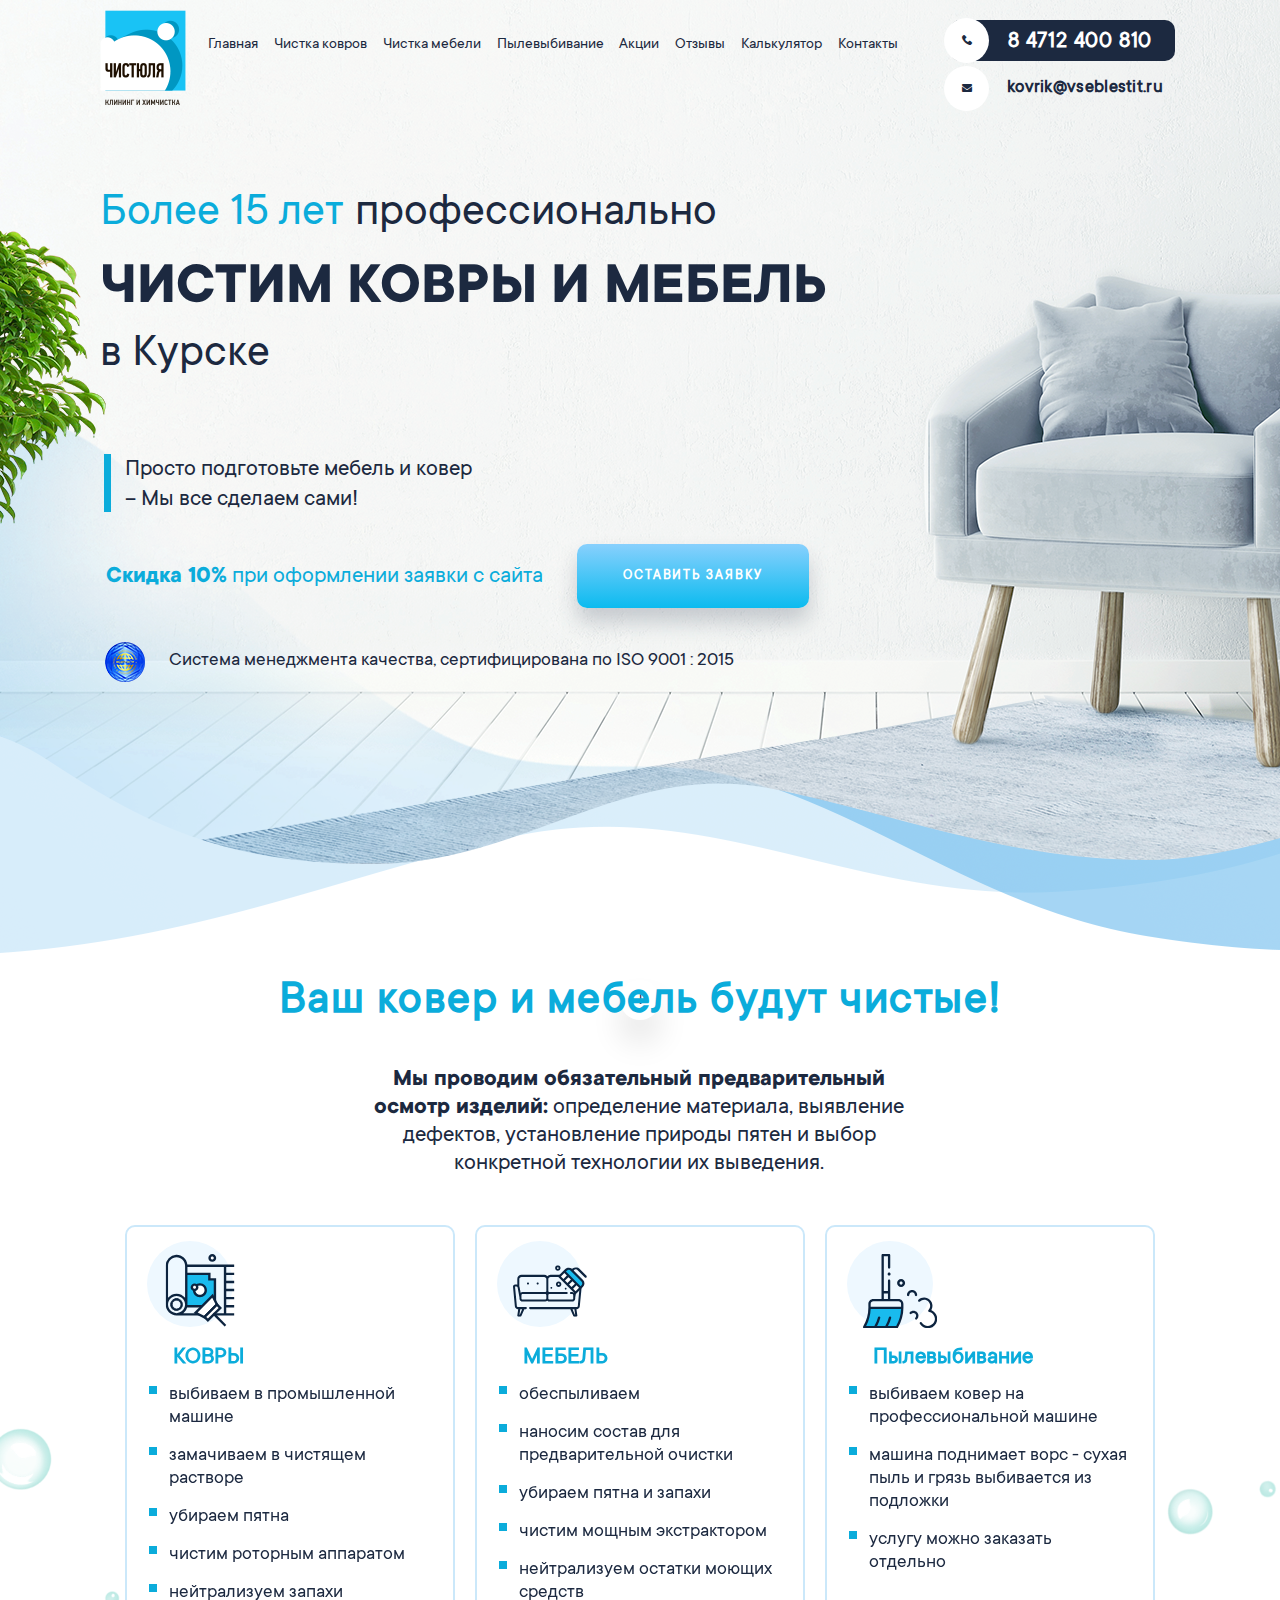
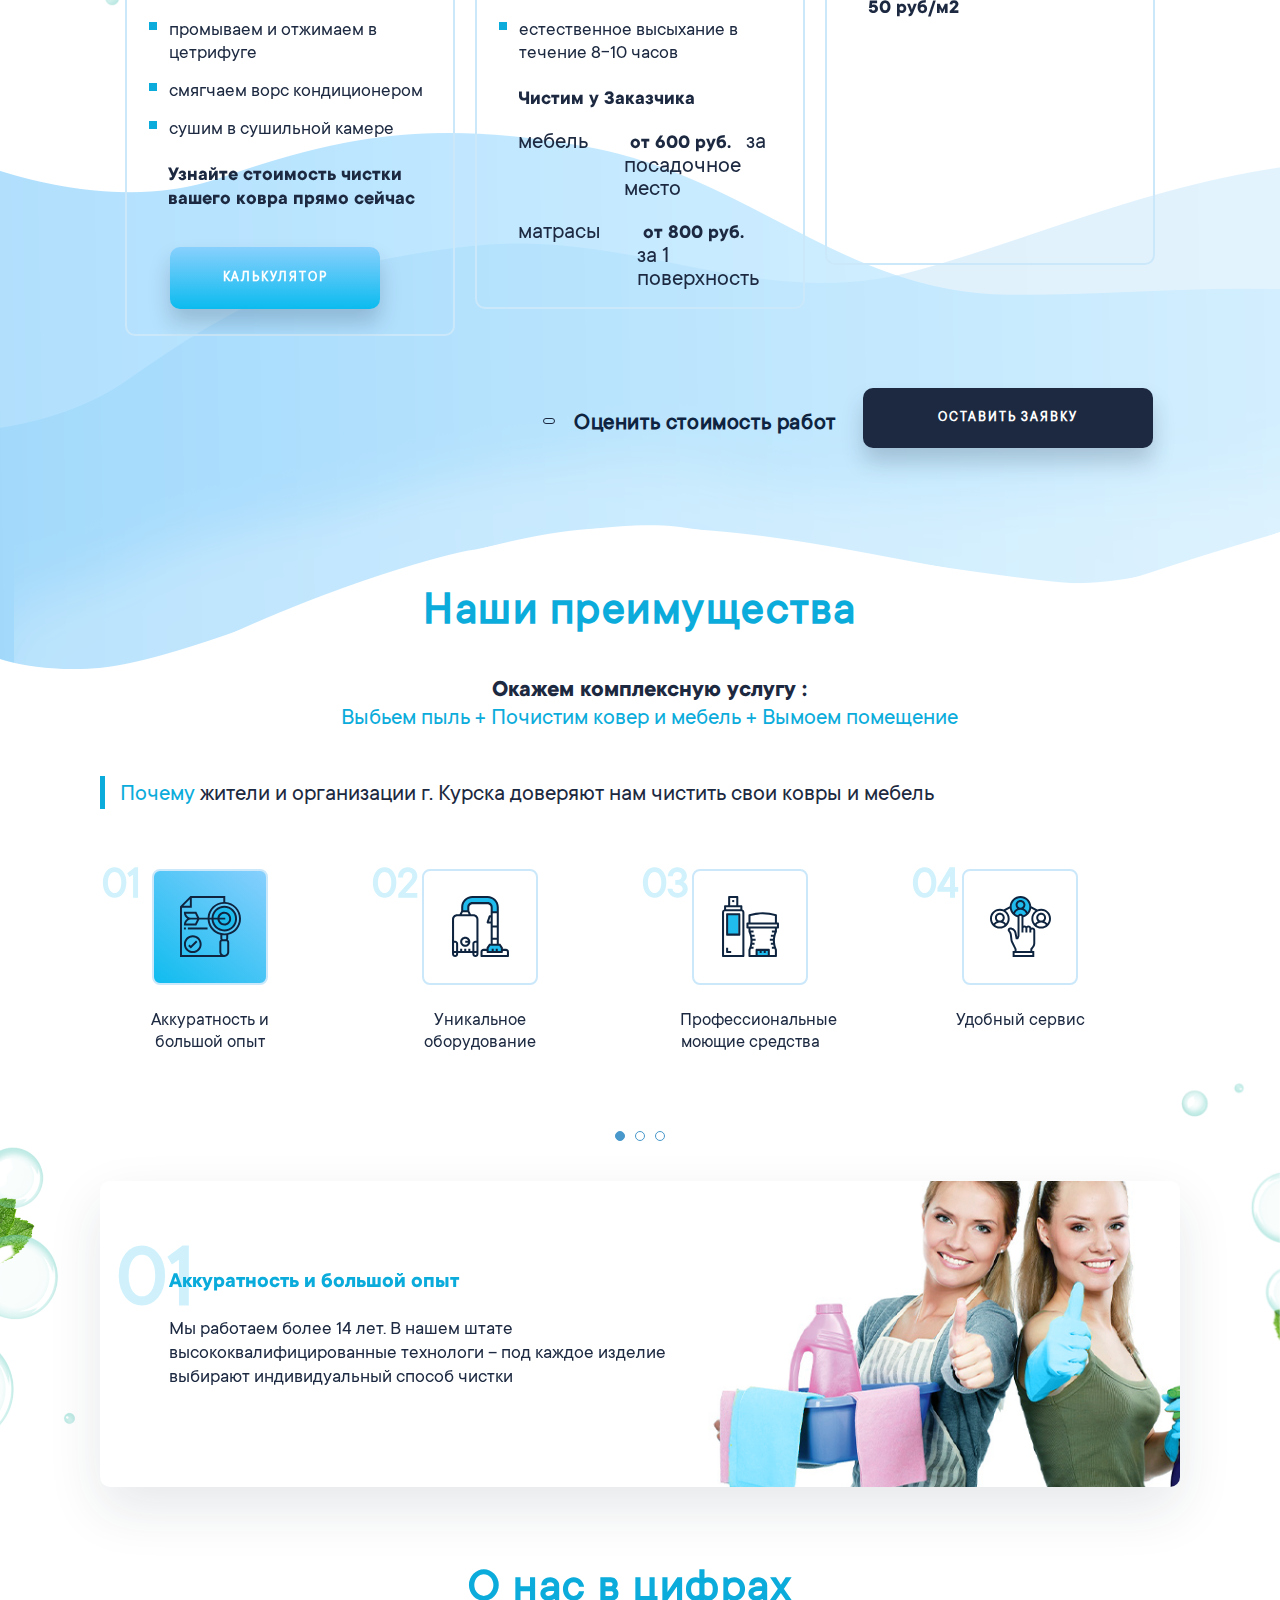
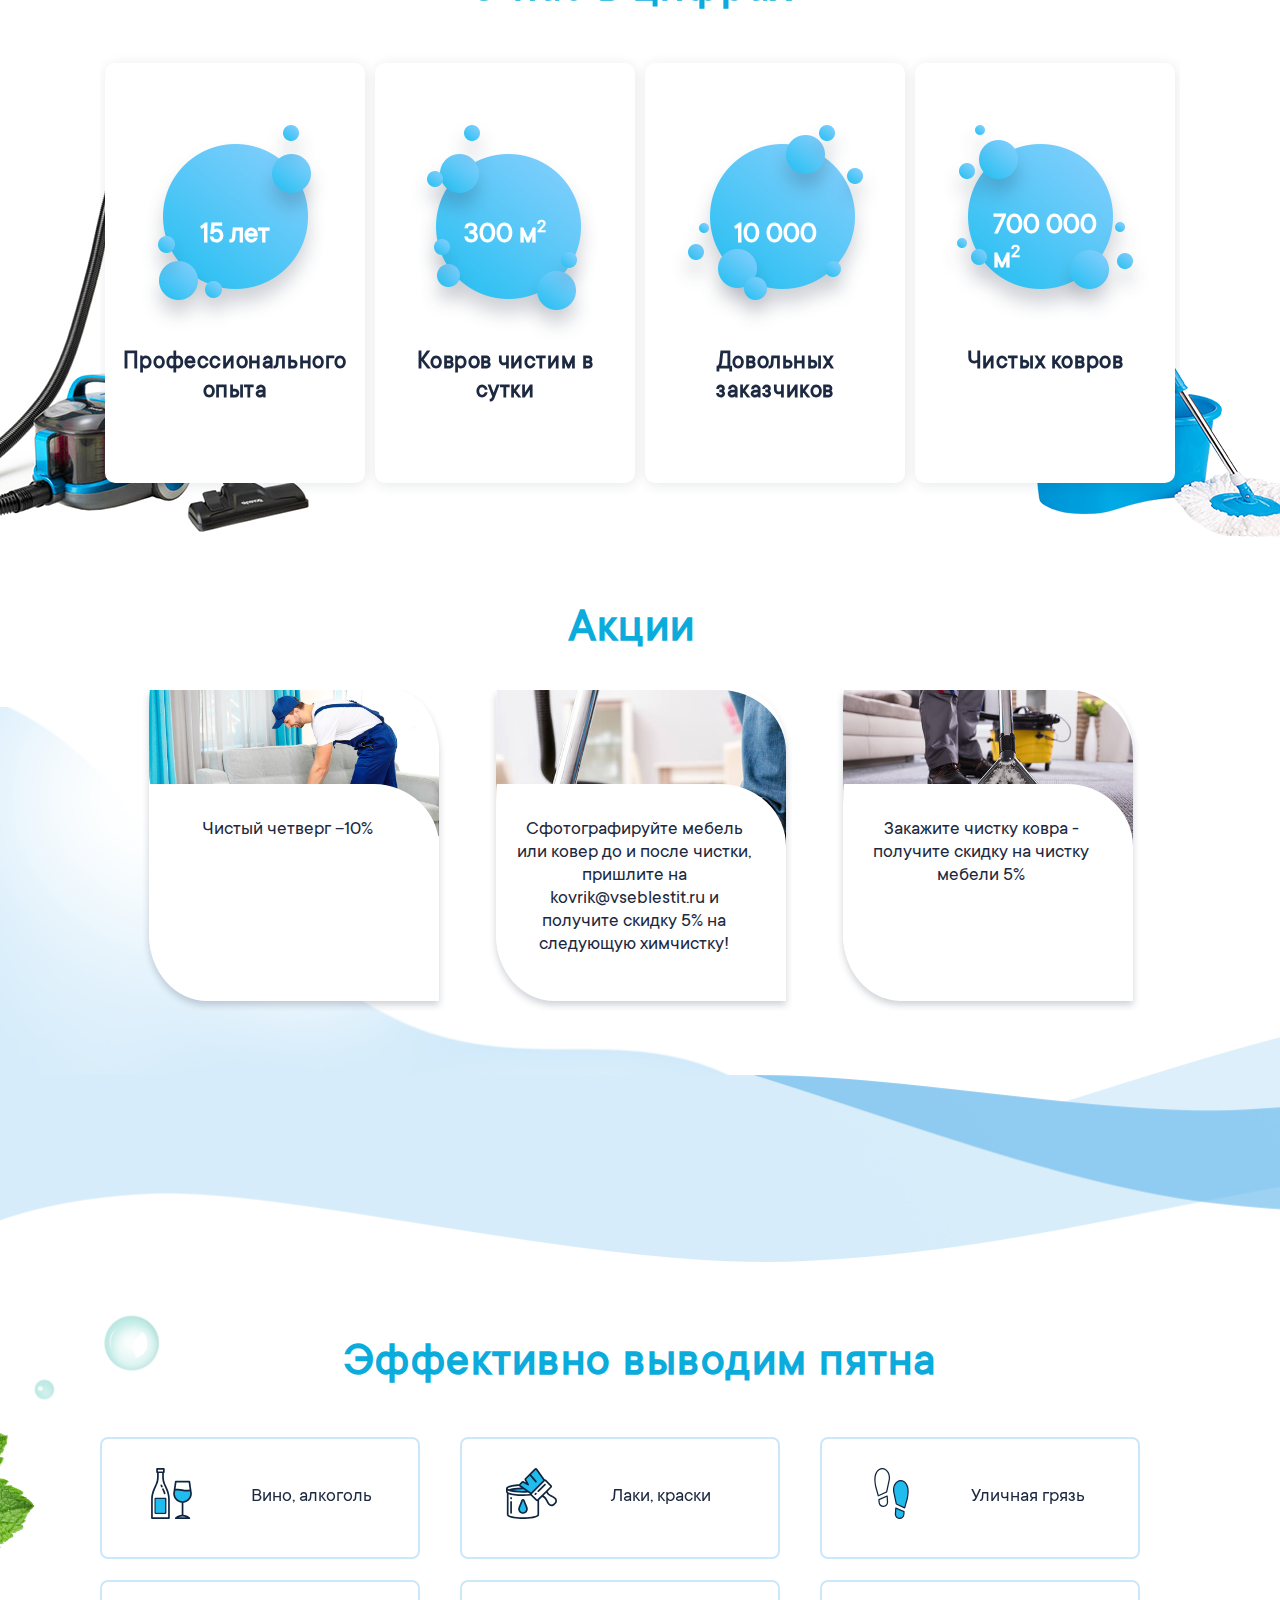
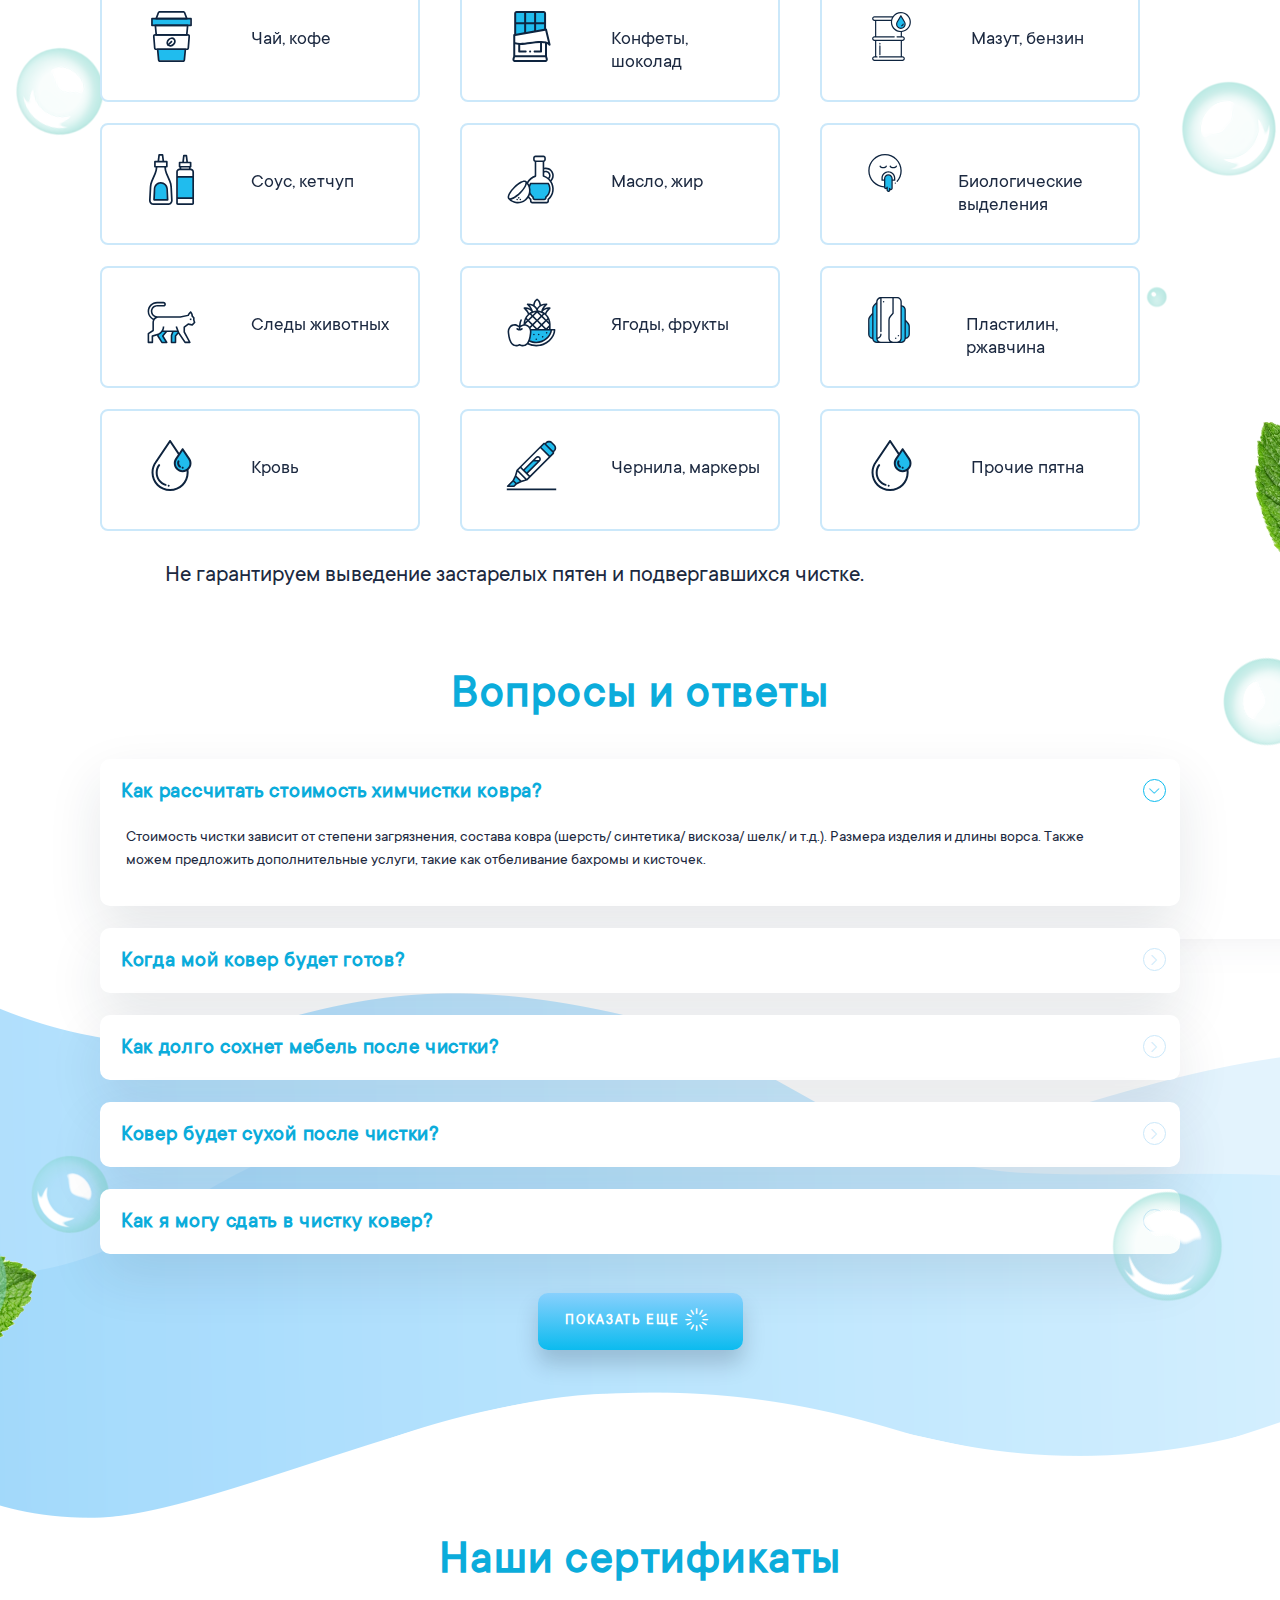
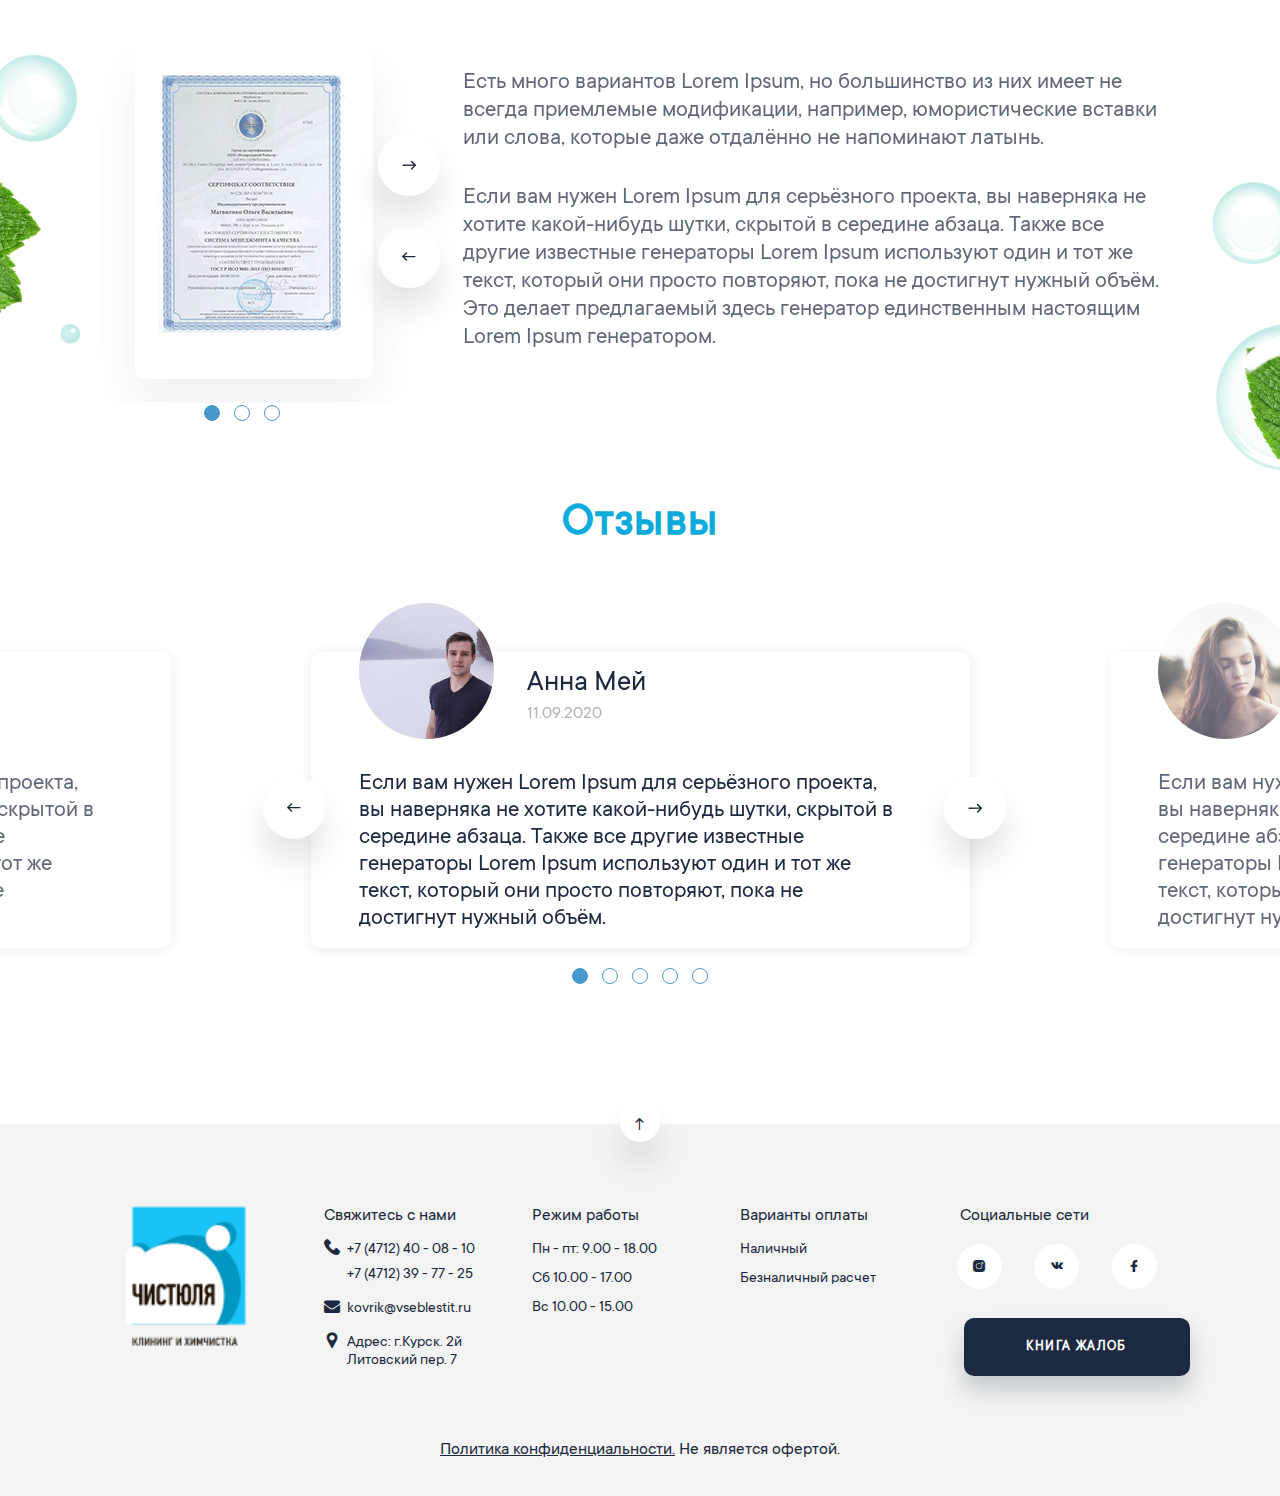
==== commit 70d529f8: "18.11" ====
--- a/chistylya/markup/index.html
+++ b/chistylya/markup/index.html
@@ -3,10 +3,10 @@
 
 <head>
   <meta charset="UTF-8">
-  <title></title>
+  <title>Главная</title>
   <meta name="viewport" content="width=device-width, initial-scale=1.0, maximum-scale=1.0">
   <meta name="cmsmagazine" content="5a7189a28fb3dc68238dbdb44c9ea99c">
-  <link rel="icon" type="image/png" sizes="16x16" href="">
+  <link rel="icon" type="image/png" sizes="16x16" href="img/logo.png">
   <link rel="stylesheet" href="css/style.min.css" data-inprogress="">
   <link rel="stylesheet" href="css/home.min.css" data-inprogress="">
 </head>
@@ -14,31 +14,104 @@
 <body>
   <!-- Основной контент -->
   <!-- Popup -->
-  
+  <div class="overlay-form formPopup animated ">
+    <div class="close"></div>
+    <div class="form__popup ">
+        <span class="close-popup"></span>
+        <div class="content">
+           <h3>Пожалуйста, заполните форму</h3>
+            <p>Консультант позвонит Вам в ближайшее время!</p>
+            <form>
+                <div class="input_box">
+                    <input type="text" placeholder="Введите Ваше имя">
+                </div>
+                <div class="input_box">
+                    <input type="text" placeholder="Введите Ваш номер телефона">
+                </div>
+                <div class="input_box">
+                    <input type="text" placeholder="Введите Вашу почту">
+                </div>
+                <button class="btn light_blue">заказать звонок</button>
+                <p class="links">
+                    Нажимая на кнопку «Заказать звонок» Вы соглашаетесь с
+                    <a href="#" class="open_conf">Политикой конфиденциальности</a>
+                </p>
+            </form>
+        </div>
+    </div>
+</div>
+<div class="overlay-conf confPopup animated">
+    <div class="close"></div>
+    <div class="conf__popup ">
+        <span class="close-popup"></span>
+        <div class="content">
+            <h3>Политика конфиденциальности</h3>
+            <p>
+                Lorem Ipsum - это текст-"рыба", часто используемый в печати и вэб-дизайне. Lorem Ipsum является
+                стандартной "рыбой" для текстов на латинице с начала XVI века. В то время некий безымянный печатник
+                создал большую коллекцию размеров и форм шрифтов, используя Lorem Ipsum для распечатки образцов.
+                Lorem Ipsum не только успешно пережил без заметных изменений пять веков, но и перешагнул в
+                электронный дизайн. Его популяризации в новое время послужили публикация листов Letraset
+                с образцами Lorem Ipsum в 60-х годах и, в более недавнее время, программы электронной
+                вёрстки типа Aldus PageMaker, в шаблонах которых используется Lorem Ipsum.
+            </p>
+            <p>
+                Lorem Ipsum - это текст-"рыба", часто используемый в печати и вэб-дизайне. Lorem Ipsum является
+                стандартной "рыбой" для текстов на латинице с начала XVI века. В то время некий безымянный печатник
+                создал большую коллекцию размеров и форм шрифтов, используя Lorem Ipsum для распечатки образцов.
+                Lorem Ipsum не только успешно пережил без заметных изменений пять веков, но и перешагнул в
+                электронный дизайн. Его популяризации в новое время послужили публикация листов Letraset
+                с образцами Lorem Ipsum в 60-х годах и, в более недавнее время, программы электронной
+                вёрстки типа Aldus PageMaker, в шаблонах которых используется Lorem Ipsum.
+            </p>
+        </div>
+    </div>
+</div>
+<div class="overlay-valid validPopup animated ">
+    <div class="close"></div>
+    <div class="valid__popup ">
+        <span class="close-popup"></span>
+        <div class="content">
+            <h3>
+                Спасибо за заявку!
+            </h3>
+        </div>
+    </div>
+</div>
+<div class="overlay-video videoPopup animated ">
+    <div class="close"></div>
+    <div class="video__popup ">
+        <span class="close-popup"></span>
+        <div class="content">
+            <iframe src="" frameborder="0" allow="autoplay; fullscreen" allowfullscreen=""></iframe>
+        </div>
+    </div>
+</div>
   <div class="wrapper">
-    <section class="banner">
+    <section class="banner" id="anchor0">
       <!-- Header -->
       <header class="header">
     <div class="container">
         <a href="index.html" class="logo"><img src="img/logo.png"></a>
         <nav>
             <ul class="address">
-                <li><a class="mail" href="mail:kovrik@vseblestit.ru"><span><i class="icon-mail"></i></span><p>kovrik@vseblestit.ru</p></a></li>
-                <li><a class="tel" href="tel:+8 4712 400 810"><span><i class="icon-phone"></i></span><p>8 4712 400 810</p></a></li>
+                <li><a class="tel" href="#"><span><i class="icon-phone"></i></span><p><i class="icon-phone"></i>8 4712 400 810</p></a></li>
+                <li><a class="mail" href="#"><span><i class="icon-mail"></i></span><p><i class="icon-mail"></i>kovrik@vseblestit.ru</p></a></li>
+
             </ul>
             <div id="toggle" class="open_menu">
                 <i class="icon-burger"></i>
             </div>
             <div class="menu">
                 <ul>
-                    <li><a href="#">Главная</a></li>
-                    <li><a href="#">Чистка ковров</a></li>
-                    <li><a href="#">Чистка мебели</a></li>
-                    <li><a href="#">Пылевыбивание</a></li>
-                    <li><a href="#">Акции</a></li>
-                    <li><a href="#">Отзывы</a></li>
-                    <li><a href="#">Калькулятор</a></li>
-                    <li><a href="#">Контакты</a></li>
+                    <li><a href="index.html">Главная</a></li>
+                    <li><a href="service_1.html">Чистка ковров</a></li>
+                    <li><a href="service_2.html">Чистка мебели</a></li>
+                    <li><a href="#anchor2" class="up">Пылевыбивание</a></li>
+                    <li><a href="#anchor4" class="up">Акции</a></li>
+                    <li><a href="#anchor8" class="up">Отзывы</a></li>
+                    <li><a href="#" class="up">Калькулятор</a></li>
+                    <li><a href="#anchor9" class="up">Контакты</a></li>
                 </ul>
             </div>
         </nav>
@@ -54,8 +127,8 @@
             <span>– Мы все сделаем сами!</span>
           </p>
           <div class="btn_box">
-            <p>Скидка 10% при оформлении заявки с сайта</p>
-            <a href="#" class="btn light_blue">Оставить заявку</a>
+            <p><strong>Скидка 10%</strong> при оформлении заявки с сайта</p>
+            <a href="#" class="btn light_blue open_form">Оставить заявку</a>
           </div>
           <div class="iso">
             <img src="img/iso.png">
@@ -114,9 +187,24 @@
                   <li>естественное высыхание в течение 8-10 часов </li>
                 </ul>
                 <p>
-                  Чистим у Заказчика
-                </p>
-
+                  <strong>
+                    Чистим у Заказчика
+                  </strong>
+                </p>
+                <div class="about">
+                  <p>мебель</p>
+                  <p>
+                    <strong>от 600 руб.</strong>за
+                    посадочное место
+                  </p>
+                </div>
+                <div class="about">
+                  <p>матрасы</p>
+                  <p>
+                    <strong>от 800 руб. </strong>за 1
+                    поверхность
+                  </p>
+                </div>
               </div>
             </a>
           </div>
@@ -131,7 +219,7 @@
                   <li>услугу можно заказать отдельно </li>
                 </ul>
                 <p>
-                  50 руб/м2
+                  <strong>50 руб/м2</strong>
                 </p>
               </div>
             </a>
@@ -139,12 +227,12 @@
         </div>
         <div class="btn_block">
           <a href="#" class="btn_w">Оценить стоимость работ</a>
-          <a href="#" class="btn blue">Оставить заявку</a>
-        </div>
-      </div>
-      <span></span>
+          <a href="#" class="btn blue open_form">Оставить заявку</a>
+        </div>
+      </div>
+      <span class="bg"></span>
     </section>
-    <section class="section section_2">
+    <section class="section section_2 " id="anchor2">
       <div class="container">
         <h2 class="title">Наши преимущества</h2>
         <p>
@@ -161,7 +249,26 @@
                 <div class="tabs">
                   <span>01</span>
                   <div class="img">
-                    <img src="img/Vector Smart Object.svg">
+                    <svg xmlns="http://www.w3.org/2000/svg" xmlns:xlink="http://www.w3.org/1999/xlink" version="1.1" id="Слой_1" x="0px" y="0px" viewBox="0 0 496 496" style="enable-background:new 0 0 496 496;" xml:space="preserve">
+<style type="text/css">
+	.st0{clip-path:url(#SVGID_2_);fill:#20BCEE;}
+    .st1{clip-path:url(#SVGID_2_);fill:#0E243F;}
+</style>
+<g>
+	<defs>
+		<rect id="SVGID_1_" width="496" height="496"></rect>
+	</defs>
+	<clipPath id="SVGID_2_">
+		<use xlink:href="#SVGID_1_" style="overflow:visible;"></use>
+	</clipPath>
+	<path class="st0" d="M268.23,184c0,50.91,41.27,92.17,92.17,92.17c50.91,0,92.18-41.27,92.18-92.17s-41.27-92.17-92.18-92.17   C309.5,91.83,268.23,133.09,268.23,184"></path>
+	<path class="st1" d="M392,316.04c59.58-14.45,104-68.09,104-132.04c0-72.29-56.74-131.42-128-135.59V0H84.69L0,84.69V496h360   c22.06,0,40-17.94,40-40v-80c0-8.52-4.5-15.98-11.21-20.23c1.98-3.5,3.21-7.47,3.21-11.77V316.04z M368,352h-16c-4.42,0-8-3.58-8-8   v-25.02c5.26,0.62,10.58,1.02,16,1.02c5.42,0,10.74-0.41,16-1.02V344C376,348.42,372.42,352,368,352 M480,184   c0,66.17-53.83,120-120,120c-63.47,0-115.45-49.56-119.59-112h16c4.11,53.61,48.95,96,103.59,96c57.34,0,104-46.66,104-104   S417.34,80,360,80c-54.64,0-99.48,42.39-103.59,96h-16C244.55,113.56,296.53,64,360,64C426.17,64,480,117.83,480,184 M304.64,192   c3.9,27.1,27.21,48,55.36,48c30.87,0,56-25.12,56-56s-25.13-56-56-56c-28.15,0-51.46,20.9-55.36,48h-32.23   c4.06-44.78,41.77-80,87.59-80c48.52,0,88,39.48,88,88s-39.48,88-88,88c-45.82,0-83.54-35.22-87.59-80H304.64z M320.81,176   c3.72-18.23,19.87-32,39.19-32c22.06,0,40,17.94,40,40s-17.94,40-40,40c-19.31,0-35.47-13.77-39.19-32H368v-16H320.81z M80,27.31   V80H27.31L80,27.31z M16,96h80V16h256v32.41C283.4,52.42,228.42,107.4,224.41,176h-59.46h-8l-24-48H32v8   c0,20.38,10.98,38.2,27.3,48C42.98,193.8,32,211.62,32,232v8h100.94l24-48h8h59.46c3.54,60.38,46.54,110.2,103.6,124.04V344   c0,4.3,1.22,8.27,3.21,11.77C324.5,360.02,320,367.48,320,376v80c0,9.04,3.13,17.3,8.21,24H16V96z M120,176H88   c-19.32,0-35.48-13.77-39.19-32h74.25l16,32H120z M139.06,192l-16,32H48.81c3.72-18.23,19.87-32,39.19-32h32H139.06z M384,456   c0,13.23-10.77,24-24,24c-13.23,0-24-10.77-24-24v-80c0-4.42,3.58-8,8-8h8h16h8c4.42,0,8,3.58,8,8V456z"></path>
+	<path class="st1" d="M104,320c-39.7,0-72,32.3-72,72s32.3,72,72,72s72-32.3,72-72S143.7,320,104,320 M104,448   c-30.87,0-56-25.13-56-56s25.13-56,56-56s56,25.13,56,56S134.87,448,104,448"></path>
+	<polygon class="st1" points="88,404.69 77.66,394.34 66.34,405.66 88,427.31 141.66,373.66 130.34,362.34  "></polygon>
+	<rect x="32" y="256" class="st1" width="16" height="16"></rect>
+	<rect x="64" y="256" class="st1" width="160" height="16"></rect>
+</g>
+</svg>
                   </div>
                   <p>Аккуратность и большой опыт</p>
                 </div>
@@ -172,7 +279,24 @@
                 <div class="tabs">
                   <span>02</span>
                   <div class="img">
-                    <img src="img/Vector Smart Object1.svg">
+                    <svg xmlns="http://www.w3.org/2000/svg" xmlns:xlink="http://www.w3.org/1999/xlink" version="1.1" id="Слой_1" x="0px" y="0px" viewBox="0 0 448 480" style="enable-background:new 0 0 448 480;" xml:space="preserve">
+<style type="text/css">
+	.st2{clip-path:url(#SVGID_2_);fill:#20BCEE;}
+    .st3{clip-path:url(#SVGID_2_);fill:#0E243F;}
+</style>
+<g>
+	<defs>
+		<rect id="SVGID_1_" width="448" height="480"></rect>
+	</defs>
+	<clipPath id="SVGID_2_">
+		<use xlink:href="#SVGID_1_" style="overflow:visible;"></use>
+	</clipPath>
+	<path class="st2" d="M298.03,384.33l67.07-0.95l23.49,15.16c0,0,7.77,32.06,7.96,33.46c0.19,1.4-33.92,10.68-33.92,10.68   l-78.63-1.52l-2.08-17.24l3.03-23.12L298.03,384.33z"></path>
+	<polygon class="st2" points="83,120 79.9,62 116,21 166,6 220,6 304,12 328,24 352,51 362,84 362,123 314,128 304,63.36 220,55    137.55,61.46 126.53,108 123,120 88,120  "></polygon>
+	<path class="st3" d="M104,320c-22.09,0-40,17.91-40,40c0,22.09,17.91,40,40,40s40-17.91,40-40C143.97,337.92,126.08,320.03,104,320    M104,384c-13.26,0.05-24.04-10.65-24.1-23.9c-0.05-13.26,10.65-24.04,23.9-24.1c10.21-0.04,19.32,6.38,22.73,16H104v16h22.53   C123.15,377.55,114.13,383.96,104,384"></path>
+	<path class="st3" d="M424,416h-24v-8c0-1.58-0.47-3.12-1.34-4.44l-16-24c-1.48-2.22-3.98-3.56-6.66-3.56h-8V88   c-0.06-48.58-39.42-87.94-88-88H160c-48.58,0.06-87.94,39.42-88,88v30.11L59.06,144H40c-22.08,0.03-39.97,17.92-40,40v272   c0,13.26,10.74,24,24,24s24-10.74,24-24v-8h112v8c0,13.26,10.74,24,24,24s24-10.74,24-24V184c-0.03-22.08-17.92-39.97-40-40h-19.06   L136,118.11V88c0-13.26,10.74-24,24-24h120c13.26,0,24,10.74,24,24v64h-8c-3.44,0-6.5,2.21-7.58,5.47l-16,48   c-1.4,4.19,0.87,8.72,5.06,10.12c0.81,0.27,1.66,0.41,2.52,0.41h24v160h-8c-2.67,0-5.17,1.34-6.66,3.56l-16,24   c-0.87,1.32-1.34,2.86-1.34,4.44v8h-24c-13.26,0-24,10.74-24,24v32c0,4.42,3.58,8,8,8h208c4.42,0,8-3.58,8-8v-32   C448,426.74,437.25,416,424,416 M352,232h-32v-96h32V232z M320,248h32v80h-32V248z M32,432H16v-64h8c4.42,0,8,3.58,8,8V432z    M32,456c0,4.42-3.58,8-8,8s-8-3.58-8-8v-8h16V456z M192,432h-16v-56c0-4.42,3.58-8,8-8h8V432z M192,456c0,4.42-3.58,8-8,8   s-8-3.58-8-8v-8h16V456z M192,184v168h-8c-13.26,0-24,10.74-24,24v56h-16v-16h-16v16h-16v-16H96v16H80v-16H64v16H48v-56   c0-13.26-10.74-24-24-24h-8V184c0-13.26,10.74-24,24-24h128C181.26,160,192,170.74,192,184 M76.94,144l8-16h38.11l8,16H76.94z    M280,48H160c-22.08,0.03-39.97,17.92-40,40v24H88V88c0.04-39.75,32.25-71.96,72-72h120c39.75,0.04,71.96,32.25,72,72v32h-32V88   C319.97,65.92,302.08,48.03,280,48 M291.1,200l10.66-32H304v32H291.1z M320,344h32v32h-32V344z M288,410.4l12.28-18.4h71.44   L384,410.4V432h-24v-16h-16v16h-16v-16h-16v16h-24V410.4z M432,464H240v-24c0-4.42,3.58-8,8-8h24v8c0,4.42,3.58,8,8,8h112   c4.42,0,8-3.58,8-8v-8h24c4.42,0,8,3.58,8,8V464z"></path>
+</g>
+</svg>
                   </div>
                   <p>Уникальное оборудование</p>
                 </div>
@@ -183,7 +307,27 @@
                 <div class="tabs">
                   <span>03</span>
                   <div class="img">
-                    <img src="img/Vector Smart Object2.svg">
+                    <svg xmlns="http://www.w3.org/2000/svg" xmlns:xlink="http://www.w3.org/1999/xlink" version="1.1" id="Слой_1" x="0px" y="0px" viewBox="0 0 448 480" style="enable-background:new 0 0 448 480;" xml:space="preserve">
+<style type="text/css">
+	.st5{clip-path:url(#SVGID_2_);fill:#0E243F;}
+    .st6{clip-path:url(#SVGID_2_);fill:#20BCEE;}
+</style>
+<g>
+	<defs>
+		<rect id="SVGID_1_" width="448" height="480"></rect>
+	</defs>
+	<clipPath id="SVGID_2_">
+		<use xlink:href="#SVGID_1_" style="overflow:visible;"></use>
+	</clipPath>
+	<path class="st5" d="M176,472V128c-0.04-10.13-6.45-19.15-16-22.53V80c0-4.42-3.58-8-8-8h-24V8c0-4.42-3.58-8-8-8H56   c-4.42,0-8,3.58-8,8v64H24c-4.42,0-8,3.58-8,8v25.47C6.45,108.85,0.04,117.87,0,128v344c0,4.42,3.58,8,8,8h160   C172.42,480,176,476.42,176,472 M64,16h48v56H64V16z M32,88h112v16H32V88z M160,464H16V128c0-4.42,3.58-8,8-8h128   c4.42,0,8,3.58,8,8V464z"></path>
+	<rect x="272.07" y="426.52" class="st6" width="93.73" height="41.43"></rect>
+	<rect x="80" y="32" class="st5" width="16" height="16"></rect>
+	<rect x="45.46" y="148.24" class="st6" width="84.13" height="151.96"></rect>
+	<path class="st5" d="M136,136H40c-4.42,0-8,3.58-8,8v160c0,4.42,3.58,8,8,8h96c4.42,0,8-3.58,8-8V144   C144,139.58,140.42,136,136,136 M128,240v56H48V152h80V240z"></path>
+	<path class="st5" d="M48,408H32v32c0,4.42,3.58,8,8,8h32v-16H48V408z"></path>
+	<path class="st5" d="M440,208h-8v-56c0-3.44-2.21-6.5-5.47-7.58C392,133.81,356.12,128.28,320,128   c-36.12,0.28-72,5.81-106.53,16.42c-3.26,1.09-5.47,4.14-5.47,7.58v56h-8c-4.42,0-8,3.58-8,8v32c0,4.42,3.58,8,8,8h8v24   c-0.01,1.23,0.26,2.45,0.8,3.55c9.71,21.53,14.88,44.83,15.2,68.45c-0.35,23.62-5.52,46.91-15.2,68.46   c-0.54,1.11-0.81,2.32-0.8,3.54v48c0,4.42,3.58,8,8,8h208c4.42,0,8-3.58,8-8v-48c0.01-1.23-0.26-2.45-0.8-3.55   c-9.71-21.53-14.88-44.83-15.2-68.45c0.35-23.62,5.52-46.91,15.2-68.46c0.53-1.11,0.81-2.32,0.8-3.54v-24h8c4.42,0,8-3.58,8-8v-32   C448,211.58,444.42,208,440,208 M224,157.93c13.16-3.72,26.51-6.71,40-8.97l16-2.36c13.27-1.69,26.63-2.56,40-2.6   c32.48,0.37,64.76,5.05,96,13.93V208H224V157.93z M280,464v-32h16v16h16v-16h16v16h16v-16h16v32H280z M416,272h-24v16h20   c-1.6,4.33-3.44,9.74-5.18,16H384v16h19.08c-0.94,5.04-1.72,10.4-2.26,16H376v16h24c0,5.5,0.31,10.84,0.8,16H384v16h19.08   c1.09,5.78,2.4,11.14,3.72,16H392v16h20c1.7,4.53,3.15,7.89,4,9.79V464h-40v-40c0-4.42-3.58-8-8-8h-96c-4.42,0-8,3.58-8,8v40h-40   v-38.21c0.87-1.9,2.33-5.26,4-9.79h20v-16h-14.8c1.34-4.86,2.63-10.22,3.72-16H256v-16h-16.8c0.5-5.16,0.8-10.5,0.8-16h24v-16   h-24.8c-0.54-5.6-1.32-10.96-2.26-16H256v-16h-22.8c-1.74-6.26-3.56-11.67-5.18-16H248v-16h-24v-16h192V272z M432,240H208v-16h224   V240z"></path>
+</g>
+</svg>
                   </div>
                   <p>Профессиональные моющие средства</p>
                 </div>
@@ -194,7 +338,22 @@
                 <div class="tabs">
                   <span>04</span>
                   <div class="img">
-                    <img src="img/Vector Smart Object3.svg">
+                    <svg xmlns="http://www.w3.org/2000/svg" xmlns:xlink="http://www.w3.org/1999/xlink" version="1.1" id="Слой_1" x="0px" y="0px" viewBox="0 0 496 496" style="enable-background:new 0 0 496 496;" xml:space="preserve">
+<style type="text/css">
+	.st7{clip-path:url(#SVGID_2_);fill:#20BCEE;}
+    .st8{clip-path:url(#SVGID_2_);fill:#0E243F;}
+</style>
+<g>
+	<defs>
+		<rect id="SVGID_1_" width="496" height="496"></rect>
+	</defs>
+	<clipPath id="SVGID_2_">
+		<use xlink:href="#SVGID_1_" style="overflow:visible;"></use>
+	</clipPath>
+	<path class="st7" d="M327.5,84.75c0,43.49-35.26,78.75-78.75,78.75S170,128.24,170,84.75S205.26,6,248.75,6   S327.5,41.26,327.5,84.75"></path>
+	<path class="st8" d="M344,256c-3.16,0-6.16,0.65-8.93,1.76C332.31,247.56,323.06,240,312,240c-6.17,0-11.74,2.41-16,6.24   c-4.26-3.84-9.83-6.24-16-6.24c-2.82,0-5.49,0.58-8,1.47v-68.84c33.26-9.42,57.88-37.79,62.96-71.67l33.82,18.61   C348.95,134.14,336,157.56,336,184c0,44.11,35.89,80,80,80s80-35.89,80-80s-35.89-80-80-80c-10.97,0-21.43,2.22-30.96,6.24   l-49.29-27.11C333.21,36.88,294.88,0,248,0s-85.21,36.88-87.75,83.14l-49.29,27.1C101.43,106.22,90.98,104,80,104   c-44.11,0-80,35.89-80,80s35.89,80,80,80s80-35.89,80-80c0-26.45-12.95-49.86-32.79-64.44l33.83-18.61   c5.08,33.91,29.68,62.26,62.97,71.69V320.1c0,3.64-0.84,7.29-2.45,10.55l-6.71-33.55c-4.81-24.02-26.07-41.45-50.56-41.45   c-11.18,0-20.28,9.1-20.28,20.28c0,4.02,1.18,7.9,3.41,11.25l8.23,12.35c3.05,4.57,5.02,9.86,5.7,15.31l5.54,44.26   c0.91,7.38,3.25,14.4,6.7,20.38L200,433.84V448h-16v48h176v-48h-16v-13.34l12.8-17.06c7.22-9.62,11.2-21.55,11.2-33.6V280   C368,266.77,357.23,256,344,256 M416,248c-14.39,0-27.64-4.83-38.34-12.87c9-11.94,23.16-19.13,38.34-19.13   c15.18,0,29.34,7.19,38.34,19.13C443.64,243.17,430.39,248,416,248 M392,176c0-13.23,10.77-24,24-24c13.23,0,24,10.77,24,24   s-10.77,24-24,24C402.77,200,392,189.23,392,176 M416,120c35.29,0,64,28.71,64,64c0,15.14-5.31,29.06-14.14,40.03   c-6.34-7.89-14.37-14.1-23.45-18.22C450.68,198.47,456,187.9,456,176c0-22.06-17.94-40-40-40s-40,17.94-40,40   c0,11.9,5.32,22.47,13.59,29.81c-9.08,4.13-17.11,10.34-23.45,18.22C357.31,213.06,352,199.14,352,184   C352,148.71,380.71,120,416,120 M80,248c-14.39,0-27.64-4.83-38.34-12.87C50.66,223.19,64.82,216,80,216s29.34,7.19,38.34,19.13   C107.64,243.17,94.39,248,80,248 M56,176c0-13.23,10.77-24,24-24s24,10.77,24,24s-10.77,24-24,24S56,189.23,56,176 M144,184   c0,15.14-5.31,29.06-14.14,40.03c-6.34-7.89-14.37-14.1-23.45-18.22C114.68,198.47,120,187.9,120,176c0-22.06-17.94-40-40-40   s-40,17.94-40,40c0,11.9,5.32,22.47,13.59,29.81c-9.08,4.13-17.11,10.34-23.45,18.22C21.31,213.06,16,199.14,16,184   c0-35.29,28.71-64,64-64S144,148.71,144,184 M176,88c0-39.7,32.3-72,72-72s72,32.3,72,72c0,16.14-5.48,31.26-14.74,43.46   c-6.58-13.27-17.49-23.72-30.75-29.74C282.72,94.39,288,83.85,288,72c0-22.06-17.94-40-40-40s-40,17.94-40,40   c0,11.85,5.28,22.39,13.49,29.72c-13.27,6.02-24.18,16.47-30.76,29.74C181.47,119.27,176,104.15,176,88 M272,72   c0,13.23-10.77,24-24,24c-13.23,0-24-10.77-24-24s10.77-24,24-24C261.23,48,272,58.77,272,72 M202.9,144.02   C209.6,124.99,227.42,112,248,112c20.56,0,38.38,12.99,45.1,32.01c-7.01,5.67-15.09,10.1-23.98,12.82   C265.08,149.24,257.18,144,248,144c-9.18,0-17.08,5.24-21.11,12.83C217.98,154.1,209.9,149.69,202.9,144.02 M344,480H200v-16h144   V480z M352,384c0,8.6-2.84,17.13-8,24l-16,21.34V448H216v-17.84l-28.29-58.14c-2.64-4.6-4.3-9.6-4.96-14.87l-5.54-44.27   c-0.98-7.9-3.83-15.58-8.26-22.2l-8.24-12.36c-0.47-0.7-0.72-1.53-0.72-2.38c0-2.36,1.92-4.27,4.28-4.27   c16.89,0,31.55,12.02,34.87,28.58l10.29,51.42h19.5l6.83-13.67c2.76-5.52,4.22-11.71,4.22-17.88V168c0-4.42,3.58-8,8-8s8,3.58,8,8   v96v32h16v-32c0-4.42,3.58-8,8-8c4.42,0,8,3.58,8,8v32h16v-32c0-4.42,3.58-8,8-8c4.42,0,8,3.58,8,8v16v16h16v-16c0-4.42,3.58-8,8-8   c4.42,0,8,3.58,8,8V384z"></path>
+</g>
+</svg>
                   </div>
                   <p>Удобный сервис</p>
                 </div>
@@ -205,7 +364,26 @@
                 <div class="tabs">
                   <span>05</span>
                   <div class="img">
-                    <img src="img/Vector Smart Object.svg">
+                    <svg xmlns="http://www.w3.org/2000/svg" xmlns:xlink="http://www.w3.org/1999/xlink" version="1.1" id="Слой_1" x="0px" y="0px" viewBox="0 0 496 496" style="enable-background:new 0 0 496 496;" xml:space="preserve">
+<style type="text/css">
+	.st9{clip-path:url(#SVGID_2_);fill:#20BCEE;}
+    .st10{clip-path:url(#SVGID_2_);fill:#0E243F;}
+</style>
+<g>
+	<defs>
+		<rect id="SVGID_1_" width="496" height="496"></rect>
+	</defs>
+	<clipPath id="SVGID_2_">
+		<use xlink:href="#SVGID_1_" style="overflow:visible;"></use>
+	</clipPath>
+	<path class="st9" d="M268.23,184c0,50.91,41.27,92.17,92.17,92.17c50.91,0,92.18-41.27,92.18-92.17s-41.27-92.17-92.18-92.17   C309.5,91.83,268.23,133.09,268.23,184"></path>
+	<path class="st10" d="M392,316.04c59.58-14.45,104-68.09,104-132.04c0-72.29-56.74-131.42-128-135.59V0H84.69L0,84.69V496h360   c22.06,0,40-17.94,40-40v-80c0-8.52-4.5-15.98-11.21-20.23c1.98-3.5,3.21-7.47,3.21-11.77V316.04z M368,352h-16c-4.42,0-8-3.58-8-8   v-25.02c5.26,0.62,10.58,1.02,16,1.02c5.42,0,10.74-0.41,16-1.02V344C376,348.42,372.42,352,368,352 M480,184   c0,66.17-53.83,120-120,120c-63.47,0-115.45-49.56-119.59-112h16c4.11,53.61,48.95,96,103.59,96c57.34,0,104-46.66,104-104   S417.34,80,360,80c-54.64,0-99.48,42.39-103.59,96h-16C244.55,113.56,296.53,64,360,64C426.17,64,480,117.83,480,184 M304.64,192   c3.9,27.1,27.21,48,55.36,48c30.87,0,56-25.12,56-56s-25.13-56-56-56c-28.15,0-51.46,20.9-55.36,48h-32.23   c4.06-44.78,41.77-80,87.59-80c48.52,0,88,39.48,88,88s-39.48,88-88,88c-45.82,0-83.54-35.22-87.59-80H304.64z M320.81,176   c3.72-18.23,19.87-32,39.19-32c22.06,0,40,17.94,40,40s-17.94,40-40,40c-19.31,0-35.47-13.77-39.19-32H368v-16H320.81z M80,27.31   V80H27.31L80,27.31z M16,96h80V16h256v32.41C283.4,52.42,228.42,107.4,224.41,176h-59.46h-8l-24-48H32v8   c0,20.38,10.98,38.2,27.3,48C42.98,193.8,32,211.62,32,232v8h100.94l24-48h8h59.46c3.54,60.38,46.54,110.2,103.6,124.04V344   c0,4.3,1.22,8.27,3.21,11.77C324.5,360.02,320,367.48,320,376v80c0,9.04,3.13,17.3,8.21,24H16V96z M120,176H88   c-19.32,0-35.48-13.77-39.19-32h74.25l16,32H120z M139.06,192l-16,32H48.81c3.72-18.23,19.87-32,39.19-32h32H139.06z M384,456   c0,13.23-10.77,24-24,24c-13.23,0-24-10.77-24-24v-80c0-4.42,3.58-8,8-8h8h16h8c4.42,0,8,3.58,8,8V456z"></path>
+	<path class="st10" d="M104,320c-39.7,0-72,32.3-72,72s32.3,72,72,72s72-32.3,72-72S143.7,320,104,320 M104,448   c-30.87,0-56-25.13-56-56s25.13-56,56-56s56,25.13,56,56S134.87,448,104,448"></path>
+	<polygon class="st10" points="88,404.69 77.66,394.34 66.34,405.66 88,427.31 141.66,373.66 130.34,362.34  "></polygon>
+	<rect x="32" y="256" class="st10" width="16" height="16"></rect>
+	<rect x="64" y="256" class="st10" width="160" height="16"></rect>
+</g>
+</svg>
                   </div>
                   <p>Комплексный сервис для организаций</p>
                 </div>
@@ -216,7 +394,30 @@
                 <div class="tabs">
                   <span>06</span>
                   <div class="img">
-                    <img src="img/sertificat.svg">
+                    <svg xmlns="http://www.w3.org/2000/svg" xmlns:xlink="http://www.w3.org/1999/xlink" version="1.1" id="Capa_1" x="0px" y="0px" viewBox="0 0 480 480" style="enable-background:new 0 0 480 480;" xml:space="preserve">
+<style type="text/css">
+	.st11{fill:#0E243F;}
+    .st12{fill:#20BCEE;}
+</style>
+<g>
+	<g>
+		<path class="st11" d="M468.24,11.65c-5.02-4.96-11.25-8.51-18.07-10.31C446.86,0.42,443.44-0.02,440,0H120    C89.09,0.04,64.04,25.09,64,56v344H8c-4.42,0-8,3.58-8,8v16c0.04,30.91,25.09,55.96,56,56h320c22.08-0.03,39.97-17.92,40-40V80h56    c4.42,0,8-3.58,8-8V40C479.99,29.36,475.76,19.17,468.24,11.65z M56,464c-22.08-0.03-39.97-17.92-40-40v-8h304v8    c-0.02,15.05,6.04,29.48,16.8,40H56z M407.39,16.98c-0.47,0.66-0.88,1.37-1.31,2.06c-0.84,1.34-1.59,2.73-2.26,4.16    c-0.37,0.8-0.71,1.6-1.03,2.4c-0.59,1.55-1.08,3.13-1.47,4.74c-0.19,0.75-0.42,1.49-0.57,2.26c-0.48,2.44-0.72,4.92-0.74,7.4v392    v8c0,13.26-10.74,24-24,24c-22.08-0.03-39.97-17.92-40-40v-16c0-4.42-3.58-8-8-8H80V56c0.03-22.08,17.92-39.97,40-40h288    C407.78,16.31,407.61,16.67,407.39,16.98z M464,64h-48V40c0-13.26,10.74-24,24-24c2.03-0.02,4.05,0.25,6.01,0.8    c4.12,1.08,7.89,3.21,10.94,6.19c4.51,4.51,7.04,10.63,7.06,17.01V64z"></path>
+	</g>
+</g>
+<ellipse class="st12" cx="239.14" cy="153.1" rx="50.23" ry="46.24"></ellipse>
+<polygon class="st12" points="179.14,209.7 197.98,211.79 211.79,232.72 240,228.53 184.1,328.58 164.49,298.44 127.23,295.93 "></polygon>
+<polygon class="st12" points="244,230.63 269.56,233.14 285.88,209.7 304.72,209.7 352.02,295.51 318.4,299.28 295.92,328.58 "></polygon>
+<g>
+	<g>
+		<path class="st11" d="M240,96c-30.93,0-56,25.07-56,56c0.04,30.91,25.09,55.96,56,56c30.93,0,56-25.07,56-56S270.93,96,240,96z     M240,192c-22.09,0-40-17.91-40-40c0.03-22.08,17.92-39.97,40-40c22.09,0,40,17.91,40,40S262.09,192,240,192z"></path>
+	</g>
+</g>
+<g>
+	<g>
+		<path class="st11" d="M359.43,296.49c-0.07-1.25-0.44-2.46-1.07-3.54l-46.83-81.1c1.87-1.12,3.5-2.59,4.8-4.34    c3.58-6.49,4.31-14.16,2.03-21.21c-0.78-2.96-1.05-6.02-0.8-9.07c1.55-2.44,3.47-4.62,5.7-6.46c6.17-4.43,10.2-11.23,11.13-18.77    c-0.91-7.53-4.93-14.33-11.07-18.77c-2.23-1.84-4.16-4.01-5.7-6.46c-0.25-3.05,0.02-6.11,0.8-9.07c2.28-7.04,1.54-14.72-2.03-21.2    c-5.1-5.44-12.23-8.51-19.69-8.5c-2.99-0.2-5.93-0.88-8.7-2.02c-1.9-2.27-3.42-4.83-4.5-7.59c-2.31-7.14-7.49-13.01-14.29-16.19    c-7.2-1.42-14.67,0.25-20.58,4.6c-2.65,1.69-5.57,2.91-8.63,3.6c-3.05-0.69-5.96-1.91-8.6-3.6c-5.91-4.35-13.38-6.02-20.58-4.6    c-6.81,3.18-11.98,9.05-14.29,16.2c-1.08,2.75-2.6,5.32-4.5,7.58c-2.78,1.14-5.73,1.82-8.74,2c-7.45,0-14.57,3.08-19.66,8.51    c-3.57,6.49-4.31,14.16-2.03,21.21c0.78,2.96,1.05,6.03,0.8,9.07c-1.55,2.44-3.47,4.62-5.7,6.46    c-6.15,4.43-10.18,11.24-11.1,18.77c0.91,7.53,4.93,14.33,11.07,18.77c2.23,1.84,4.16,4.01,5.7,6.46c0.25,3.05-0.02,6.12-0.8,9.07    c-2.28,7.04-1.54,14.72,2.03,21.2c1.3,1.76,2.95,3.24,4.84,4.35l-46.85,81.11c-2.22,3.82-0.92,8.72,2.91,10.93    c1.08,0.63,2.29,0.99,3.54,1.07l31.76,1.92l17.48,26.5c1.49,2.25,4.01,3.59,6.71,3.58h0.24c2.77-0.08,5.3-1.6,6.69-4L240,248    l49.07,84.96c1.39,2.4,3.92,3.92,6.69,4H296c2.69,0,5.2-1.35,6.68-3.59l17.48-26.5l31.76-1.92    C356.33,304.68,359.7,300.9,359.43,296.49z M183.55,313.74l-9.84-14.92l13.49-23.4l-13.86-8l-13.52,23.42l-17.88-1.09l42.49-73.6    c2.62,0.17,5.18,0.79,7.58,1.84c1.9,2.27,3.42,4.83,4.5,7.59c2.31,7.14,7.49,13.01,14.29,16.19c1.6,0.53,3.27,0.8,4.96,0.8    c3.65-0.16,7.23-1.11,10.48-2.79L183.55,313.74z M223.82,223.11c-2.47,1.6-5.19,2.77-8.05,3.47c-2.07-2.31-3.7-4.98-4.8-7.88    c-2.01-5.24-5.29-9.91-9.53-13.6c-4.85-2.93-10.34-4.62-16-4.92c-3.03-0.18-6-0.87-8.8-2.04c-0.27-3.01-0.01-6.04,0.74-8.97    c1.47-5.52,1.56-11.31,0.26-16.87c-2.19-5.12-5.61-9.62-9.96-13.1c-1.98-1.91-6.09-5.82-6.09-7.2s4.11-5.29,6.09-7.2    c4.33-3.49,7.74-8,9.9-13.12c1.3-5.55,1.21-11.34-0.25-16.86c-0.75-2.91-1.02-5.92-0.8-8.92c2.81-1.21,5.81-1.93,8.87-2.1    c5.66-0.3,11.15-1.99,16-4.93c4.24-3.68,7.51-8.35,9.52-13.6c1.11-2.87,2.7-5.53,4.7-7.86h0.17c2.82,0.75,5.52,1.92,8,3.46    c4.86,3.14,10.42,5.04,16.19,5.51c5.76-0.48,11.32-2.37,16.18-5.51c2.49-1.57,5.2-2.74,8.05-3.47c2.07,2.31,3.7,4.98,4.8,7.88    c2.01,5.25,5.29,9.92,9.53,13.6c4.85,2.93,10.34,4.62,16,4.92c3.03,0.18,6,0.87,8.8,2.04c0.27,3.01,0.02,6.04-0.74,8.97    c-1.47,5.52-1.56,11.31-0.26,16.87c2.19,5.12,5.61,9.62,9.96,13.1c1.98,1.88,6.09,5.78,6.09,7.2s-4.11,5.29-6.09,7.2    c-4.33,3.49-7.73,8-9.9,13.12c-1.3,5.55-1.21,11.34,0.25,16.86c0.75,2.91,1.02,5.92,0.8,8.92c-2.81,1.21-5.81,1.93-8.87,2.1    c-5.66,0.3-11.15,1.99-16,4.93c-4.24,3.68-7.51,8.35-9.52,13.6c-1.11,2.87-2.7,5.53-4.7,7.86c-2.89-0.67-5.65-1.84-8.14-3.45    c-4.87-3.15-10.44-5.05-16.22-5.53C234.24,218.08,228.68,219.97,223.82,223.11z M320.16,290.84l-13.52-23.42l-13.86,8l13.5,23.4    l-9.84,14.92l-42.68-73.9c4.68,2.64,10.21,3.34,15.41,1.96c6.81-3.18,11.98-9.05,14.29-16.2c1.09-2.76,2.62-5.32,4.54-7.58    c2.4-1.04,4.97-1.67,7.58-1.84l42.49,73.6L320.16,290.84z"></path>
+	</g>
+</g>
+</svg>
                   </div>
                   <p>Система менеджмента качества, сертифицирована по ISO 9001 : 2015</p>
                 </div>
@@ -226,69 +427,62 @@
           <div class="tab_content">
             <div class="tab_item active" data-id="item-1">
               <span>01</span>
-              <h4> Комплексный сервис для организаций</h4>
-              <p>
-                Обеспечим чистку и уборку ваших объектов. Приедем бригадой для чистки мебели и матрасов в вашу
-                гостиницу, ресторан кинотеатр или офис. Произведем генеральную уборку. Окажем комплексную услугу.
-                Оформим все необходимые документы
-              </p>
-              <img src="img/divanp.png">
+              <h4>Аккуратность и большой опыт</h4>
+              <p>
+                Мы работаем более 14 лет. В нашем штате высококвалифицированные технологи – под каждое изделие выбирают  индивидуальный способ чистки
+              </p>
+              <img src="img/Layer_28_copy_2.png">
             </div>
             <div class="tab_item" data-id="item-2">
               <span>02</span>
-              <h4> Комплексный сервис для организаций</h4>
-              <p>
-                Обеспечим чистку и уборку ваших объектов. Приедем бригадой для чистки мебели и матрасов в вашу
-                гостиницу, ресторан кинотеатр или офис. Произведем генеральную уборку. Окажем комплексную услугу.
-                Оформим все необходимые документы
-              </p>
-              <img src="img/divanp.png">
+              <h4>Уникальное оборудование</h4>
+              <p>
+                Применяем специализированное оборудование для пылевыбивания, чистки и сушки ковров и мебели - мировых лидеров в этой сфере —  Великобритании, Германии, Турции
+              </p>
+              <img src="img/Layer_26.png">
             </div>
             <div class="tab_item" data-id="item-3">
               <span>03</span>
-              <h4> Комплексный сервис для организаций</h4>
-              <p>
-                Обеспечим чистку и уборку ваших объектов. Приедем бригадой для чистки мебели и матрасов в вашу
-                гостиницу, ресторан кинотеатр или офис. Произведем генеральную уборку. Окажем комплексную услугу.
-                Оформим все необходимые документы
-              </p>
-              <img src="img/divanp.png">
+              <h4>Профессиональные моющие средства</h4>
+              <p>
+                Используем широкий ассортимент специальных пятновыводителей
+                и гипоаллергенных шампуней из Турции, Великобритании, России.
+              </p>
+              <img src="img/Layer_27.png">
             </div>
             <div class="tab_item" data-id="item-4">
               <span>04</span>
-              <h4> Комплексный сервис для организаций</h4>
-              <p>
-                Обеспечим чистку и уборку ваших объектов. Приедем бригадой для чистки мебели и матрасов в вашу
-                гостиницу, ресторан кинотеатр или офис. Произведем генеральную уборку. Окажем комплексную услугу.
-                Оформим все необходимые документы
-              </p>
-              <img src="img/divanp.png">
+              <h4>Удобный сервис</h4>
+              <p>
+                Заберем и доставим обратно ваш ковер чистым в аккуратной
+                упаковке. Почистим мебель и матрасы на вашей территории.Окажем
+                комплексную услугу
+              </p>
+              <img src="img/l_28.png">
             </div>
             <div class="tab_item" data-id="item-5">
               <span>05</span>
-              <h4> Комплексный сервис для организаций</h4>
+              <h4>Комплексный сервис для организаций</h4>
               <p>
                 Обеспечим чистку и уборку ваших объектов. Приедем бригадой для чистки мебели и матрасов в вашу
-                гостиницу, ресторан кинотеатр или офис. Произведем генеральную уборку. Окажем комплексную услугу.
-                Оформим все необходимые документы
+                гостиницу, ресторан кинотеатр или офис. Произведем генеральную уборку. Окажем комплексную услугу. Оформим все необходимые документы
               </p>
               <img src="img/divanp.png">
             </div>
             <div class="tab_item" data-id="item-6">
               <span>06</span>
-              <h4> Комплексный сервис для организаций</h4>
-              <p>
-                Обеспечим чистку и уборку ваших объектов. Приедем бригадой для чистки мебели и матрасов в вашу
-                гостиницу, ресторан кинотеатр или офис. Произведем генеральную уборку. Окажем комплексную услугу.
-                Оформим все необходимые документы
-              </p>
-              <img src="img/divanp.png">
+              <h4>Система менеджмента качества, сертифицирована
+                по ISO 9001 : 2015 </h4>
+              <p>
+                Lorem Ipsum - это текст-"рыба", часто используемый в печати и вэб-дизайне. Lorem Ipsum является стандартной "рыбой" для текстов на латинице с начала XVI века.
+              </p>
+              <img src="img/Layer_29.png">
             </div>
           </div>
         </div>
       </div>
     </section>
-    <section class="section section_3">
+    <section class="section section_3" id="anchor3">
       <div class="container">
         <h2 class="title">О нас в цифрах</h2>
         <div class="slider_3">
@@ -331,7 +525,7 @@
         </div>
       </div>
     </section>
-    <section class="section section_4">
+    <section class="section section_4" id="anchor4">
       <div class="container">
         <h2 class="title">Акции</h2>
         <div class="slider_4">
@@ -372,7 +566,7 @@
       </div>
       <span></span>
     </section>
-    <section class="section section_5">
+    <section class="section section_5" id="anchor5">
       <div class="container">
         <h2 class="title">Эффективно выводим пятна</h2>
         <div class="slider_5">
@@ -482,7 +676,7 @@
         <p>Не гарантируем выведение застарелых пятен и подвергавшихся чистке.</p>
       </div>
     </section>
-    <section class="section section_6">
+    <section class="section section_6" id="anchor6">
       <div class="container">
         <h2 class="title">Вопросы и ответы</h2>
         <div class="accordion">
@@ -536,9 +730,9 @@
       </div>
       <span class="bg"></span>
     </section>
-    <section class="section section_7">
+    <section class="section section_7" id="anchor7">
       <div class="container">
-        <h2 class="title">Мы пользуемся сертифицированной продукцией</h2>
+        <h2 class="title">Наши сертификаты</h2>
         <div class="slider_6">
           <div>
             <div class="slide">
@@ -600,121 +794,127 @@
         </div>
       </div>
     </section>
-    <section class="section section_8">
+    <section class="section section_8" id="anchor8">
       <div class="container">
         <h2 class="title">Отзывы</h2>
-        <div class="slider_7">
-          <div>
-            <div class="slide">
-              <div class="top">
-                <img src="img/face_1.png">
-                <p>
-                  Анна Мей
-                  <span>11.09.2020</span>
-                </p>
-              </div>
-              <div class="rewie">
-                <p>
-                  Если вам нужен Lorem Ipsum для серьёзного проекта, вы наверняка не хотите какой-нибудь шутки, скрытой
-                  в середине абзаца. Также все другие известные генераторы Lorem Ipsum используют один и тот же текст,
-                  который они просто повторяют, пока не достигнут нужный объём.
-                </p>
-              </div>
-            </div>
-          </div>
-          <div>
-            <div class="slide">
-              <div class="top">
-                <img src="img/face_1.png">
-                <p>
-                  Анна Мей
-                  <span>11.09.2020</span>
-                </p>
-              </div>
-              <div class="rewie">
-                <p>
-                  Если вам нужен Lorem Ipsum для серьёзного проекта, вы наверняка не хотите какой-нибудь шутки, скрытой
-                  в середине абзаца. Также все другие известные генераторы Lorem Ipsum используют один и тот же текст,
-                  который они просто повторяют, пока не достигнут нужный объём.
-                </p>
-              </div>
-            </div>
-          </div>
-          <div>
-            <div class="slide">
-              <div class="top">
-                <img src="img/face_1.png">
-                <p>
-                  Анна Мей
-                  <span>11.09.2020</span>
-                </p>
-              </div>
-              <div class="rewie">
-                <p>
-                  Если вам нужен Lorem Ipsum для серьёзного проекта, вы наверняка не хотите какой-нибудь шутки, скрытой
-                  в середине абзаца. Также все другие известные генераторы Lorem Ipsum используют один и тот же текст,
-                  который они просто повторяют, пока не достигнут нужный объём.
-                </p>
-              </div>
-            </div>
-          </div>
-          <div>
-            <div class="slide">
-              <div class="top">
-                <img src="img/face_1.png">
-                <p>
-                  Анна Мей
-                  <span>11.09.2020</span>
-                </p>
-              </div>
-              <div class="rewie">
-                <p>
-                  Если вам нужен Lorem Ipsum для серьёзного проекта, вы наверняка не хотите какой-нибудь шутки, скрытой
-                  в середине абзаца. Также все другие известные генераторы Lorem Ipsum используют один и тот же текст,
-                  который они просто повторяют, пока не достигнут нужный объём.
-                </p>
-              </div>
-            </div>
-          </div>
-          <div>
-            <div class="slide">
-              <div class="top">
-                <img src="img/face_1.png">
-                <p>
-                  Анна Мей
-                  <span>11.09.2020</span>
-                </p>
-              </div>
-              <div class="rewie">
-                <p>
-                  Если вам нужен Lorem Ipsum для серьёзного проекта, вы наверняка не хотите какой-нибудь шутки, скрытой
-                  в середине абзаца. Также все другие известные генераторы Lorem Ipsum используют один и тот же текст,
-                  который они просто повторяют, пока не достигнут нужный объём.
-                </p>
-              </div>
-            </div>
-          </div>
-
-        </div>
+
+      </div>
+      <div class="slider_7">
+        <div>
+          <div class="slide">
+            <div class="top">
+              <img src="img/face_3.png">
+              <p>
+                Анна Мей
+                <span>11.09.2020</span>
+              </p>
+            </div>
+            <div class="rewie">
+              <p>
+                Если вам нужен Lorem Ipsum для серьёзного проекта, вы наверняка не хотите какой-нибудь шутки, скрытой
+                в середине абзаца. Также все другие известные генераторы Lorem Ipsum используют один и тот же текст,
+                который они просто повторяют, пока не достигнут нужный объём.
+              </p>
+            </div>
+          </div>
+        </div>
+        <div>
+          <div class="slide">
+            <div class="top">
+              <img src="img/face_1.png">
+              <p>
+                Анна Мей
+                <span>11.09.2020</span>
+              </p>
+            </div>
+            <div class="rewie">
+              <p>
+                Если вам нужен Lorem Ipsum для серьёзного проекта, вы наверняка не хотите какой-нибудь шутки, скрытой
+                в середине абзаца. Также все другие известные генераторы Lorem Ipsum используют один и тот же текст,
+                который они просто повторяют, пока не достигнут нужный объём.
+              </p>
+            </div>
+          </div>
+        </div>
+        <div>
+          <div class="slide">
+            <div class="top">
+              <img src="img/face_2.png">
+              <p>
+                Анна Мей
+                <span>11.09.2020</span>
+              </p>
+            </div>
+            <div class="rewie">
+              <p>
+                Если вам нужен Lorem Ipsum для серьёзного проекта, вы наверняка не хотите какой-нибудь шутки, скрытой
+                в середине абзаца. Также все другие известные генераторы Lorem Ipsum используют один и тот же текст,
+                который они просто повторяют, пока не достигнут нужный объём.
+              </p>
+            </div>
+          </div>
+        </div>
+        <div>
+          <div class="slide">
+            <div class="top">
+              <img src="img/face_1.png">
+              <p>
+                Анна Мей
+                <span>11.09.2020</span>
+              </p>
+            </div>
+            <div class="rewie">
+              <p>
+                Если вам нужен Lorem Ipsum для серьёзного проекта, вы наверняка не хотите какой-нибудь шутки, скрытой
+                в середине абзаца. Также все другие известные генераторы Lorem Ipsum используют один и тот же текст,
+                который они просто повторяют, пока не достигнут нужный объём.
+              </p>
+            </div>
+          </div>
+        </div>
+        <div>
+          <div class="slide">
+            <div class="top">
+              <img src="img/face_1.png">
+              <p>
+                Анна Мей
+                <span>11.09.2020</span>
+              </p>
+            </div>
+            <div class="rewie">
+              <p>
+                Если вам нужен Lorem Ipsum для серьёзного проекта, вы наверняка не хотите какой-нибудь шутки, скрытой
+                в середине абзаца. Также все другие известные генераторы Lorem Ipsum используют один и тот же текст,
+                который они просто повторяют, пока не достигнут нужный объём.
+              </p>
+            </div>
+          </div>
+        </div>
+      </div>
+      <div class="container">
+        <a href="#anchor0" class="down"><i class="icon-arrow2-1"></i></a>
       </div>
     </section>
   </div>
 
   <!-- Footer -->
-  <footer class="footer">
+  <footer class="footer" id="anchor9">
     <div class="container">
          <a href="index.html" class="logo"><img src="img/logo.png"></a>
         <div class="nav">
             <div class="box">
                 <h4>Свяжитесь с нами</h4>
-                <ul>
-                    <li><a class="tel" href="tel:+7 (4712) 40 - 08 - 10">+7 (4712) 40 - 08 - 10</a></li>
-                    <li><a class="tel" href="tel:+7 (4712) 39 - 77 - 25">+7 (4712) 39 - 77 - 25</a></li>
+                <ul class="tel">
+                    <i class="icon-phone"></i>
+                    <li><a href="tel:+7 (4712) 40 - 08 - 10">+7 (4712) 40 - 08 - 10</a></li>
+                    <li><a href="tel:+7 (4712) 39 - 77 - 25">+7 (4712) 39 - 77 - 25</a></li>
                 </ul>
-                <ul>
+                <ul class="mail">
+                    <i class="icon-mail"></i>
                     <li> <a href="kovrik@vseblestit.ru">kovrik@vseblestit.ru</a></li>
                 </ul>
-                <ul>
+                <ul class="adress">
+                    <i class="icon-pin"></i>
                     <li>Адрес: г.Курск. 2й Литовский пер. 7</li>
                 </ul>
             </div>
@@ -727,23 +927,25 @@
                 </ul>
             </div>
             <div class="box">
-                <h4>Режим работы</h4>
+                <h4>Варианты оплаты</h4>
                 <ul>
                     <li><a href="#">Наличный</a> </li>
                     <li><a href="#">Безналичный расчет</a> </li>
                 </ul>
             </div>
-            <div class="box">
-                <h4>Режим работы</h4>
+            <div class="box social">
+                <h4>Социальные сети</h4>
                 <ul>
-                    <li></li>
-                    <li></li>
-                    <li></li>
-                    <li></li>
-                    <li></li>
+                    <li><a href="#"><i class="icon-instagram"></i></a></li>
+                    <li><a href="#"><i class="icon-internet"></i></a></li>
+                    <li><a href="#"><i class="icon-facebook"></i></a></li>
                 </ul>
-            </div>
-        </div>
+                <a href="#" class="btn blue">Книга жалоб</a>
+            </div>
+        </div>
+        <p class="about">
+            <a href="#">Политика конфиденциальности.</a>  Не является офертой.
+        </p>
     </div>
 </footer>
 
--- a/chistylya/markup/css/style.min.css
+++ b/chistylya/markup/css/style.min.css
@@ -1 +1 @@
-@charset 'UTF-8';.header{padding:4px 0 0}.header .container{display:flex;justify-content:space-between}.header .container .logo{width:42px;height:45px}.header .container nav{display:flex;justify-content:flex-end}.header .container nav .address{display:flex;justify-content:flex-start}.header .container nav .address li{margin:9px 16px 0 0}.header .container nav .address li a span{position:relative;display:block;width:28px;height:28px;cursor:pointer;border-radius:50%;background-color:#fff}.header .container nav .address li a span i:before{font-size:10px;position:absolute;top:50%;left:50%;transform:translate(-50%,-50%);color:#1c2940}.header .container nav .address li a p,template{display:none}.header .container nav .open_menu{position:relative;width:30px;height:20px;cursor:pointer;transform:translate(0,12px)}.header .container nav .open_menu i:before{font-size:15px;color:#0bbbef}.header .container nav .menu{position:fixed;top:45px;right:0;width:100%;height:100%;transition:all .4s ease-in-out;transform:scale(0);transform-origin:right top;opacity:0;background:#fff}.header .container nav .menu.active{z-index:5;visibility:visible;transform:scale(1);opacity:.99}.header .container nav .menu ul{text-align:center}.header .container nav .menu ul li{margin:0 0 10px}.header .container nav .menu ul li a{font-size:18px;font-weight:400;font-style:normal;line-height:normal;position:relative;height:11px;text-align:left;letter-spacing:normal;color:#1c2940}.footer .container .nav .box h4,.header .container nav .menu ul li a:hover{font-size:18px;font-weight:400;font-style:normal;line-height:normal;text-align:left;letter-spacing:normal;color:#0bbbef}.header .container nav .menu ul li a:hover:before{position:absolute;top:50%;left:0;width:6px;height:6px;content:'';transform:translate(-10px,-50%);border-radius:50%;background-color:#0bbbef}@media (min-width:1280px){.header{padding:10px 0 0}.header .container .logo{width:91px;height:95px}.header .container nav .address{display:flex;flex-direction:column;order:2;justify-content:flex-start;flex-wrap:wrap}.header .container nav .address li a.mail{width:210px;height:41px;border-radius:10px;background-color:#1c2940}.header .container nav .address li a.mail p,.header .container nav .address li a.tel p{font-size:23px;font-weight:700;font-style:normal;line-height:normal;display:block;text-align:left;letter-spacing:normal;color:#fff}.header .container nav .address li a.tel p{color:#1c2940}.header .container nav .open_menu{display:none}.header .container nav .menu{position:relative;top:auto;right:auto;display:block;visibility:visible;height:auto;transform:none;opacity:1;background:0 0;order:1}.header .container nav .menu ul{display:flex;justify-content:space-between}.header .container nav .menu ul li{margin:0 0 10px}.header .container nav .menu ul li a,.header .container nav .menu ul li a:hover{font-size:16px}.header .container nav .menu ul li a:hover:before{top:50%;left:50%;width:6px;height:6px;content:'';transform:translate(-50%,-50%)}}.footer{background-color:#f3f4f3}.footer .container .logo{display:block;width:75px;margin:0 auto}.footer .container .nav .box h4{font-weight:500;height:11px;color:#1c2940}.footer .container .nav .box ul li,.footer .container .nav .box ul li a{font-size:16px;font-weight:400;font-style:normal;line-height:normal;text-align:left;letter-spacing:normal;color:#1c2940}@font-face{font-family:'TTCommons-ThinItalic';font-weight:100;font-style:italic;src:url(../fonts/TTCommons-ThinItalic.eot);src:local('../fonts/TT Commons Thin Italic'),local('TTCommons-ThinItalic'),url(../fonts/TTCommons-ThinItalic.eot?#iefix) format('embedded-opentype'),url(../fonts/TTCommons-ThinItalic.woff) format('woff'),url(../fonts/TTCommons-ThinItalic.ttf) format('truetype')}@font-face{font-family:'TTCommons-Light';font-weight:300;font-style:normal;src:url(../fonts/TTCommons-Light.eot);src:local('../fonts/TT Commons Light'),local('TTCommons-Light'),url(../fonts/TTCommons-Light.eot?#iefix) format('embedded-opentype'),url(../fonts/TTCommons-Light.woff) format('woff'),url(../fonts/TTCommons-Light.ttf) format('truetype')}@font-face{font-family:'TTCommons-Black';font-weight:900;font-style:normal;src:url(../fonts/TTCommons-Black.eot);src:local('../fonts/TT Commons Black'),local('TTCommons-Black'),url(../fonts/TTCommons-Black.eot?#iefix) format('embedded-opentype'),url(../fonts/TTCommons-Black.woff) format('woff'),url(../fonts/TTCommons-Black.ttf) format('truetype')}@font-face{font-family:'TTCommons-Medium';font-weight:500;font-style:normal;src:url(../fonts/TTCommons-Medium.eot);src:local('../fonts/TT Commons Medium'),local('TTCommons-Medium'),url(../fonts/TTCommons-Medium.eot?#iefix) format('embedded-opentype'),url(../fonts/TTCommons-Medium.woff) format('woff'),url(../fonts/TTCommons-Medium.ttf) format('truetype')}@font-face{font-family:'TTCommons-Italic';font-weight:400;font-style:italic;src:url(../fonts/TTCommons-Italic.eot);src:local('../fonts/TT Commons Italic'),local('TTCommons-Italic'),url(../fonts/TTCommons-Italic.eot?#iefix) format('embedded-opentype'),url(../fonts/TTCommons-Italic.woff) format('woff'),url(../fonts/TTCommons-Italic.ttf) format('truetype')}@font-face{font-family:'TTCommons-Regular';font-weight:400;font-style:normal;src:url(../fonts/TTCommons-Regular.eot);src:local('../fonts/TT Commons Regular'),local('TTCommons-Regular'),url(../fonts/TTCommons-Regular.eot?#iefix) format('embedded-opentype'),url(../fonts/TTCommons-Regular.woff) format('woff'),url(../fonts/TTCommons-Regular.ttf) format('truetype')}@font-face{font-family:'TTCommons-BlackItalic';font-weight:900;font-style:italic;src:url(../fonts/TTCommons-BlackItalic.eot);src:local('../fonts/TT Commons Black Italic'),local('TTCommons-BlackItalic'),url(../fonts/TTCommons-BlackItalic.eot?#iefix) format('embedded-opentype'),url(../fonts/TTCommons-BlackItalic.woff) format('woff'),url(../fonts/TTCommons-BlackItalic.ttf) format('truetype')}@font-face{font-family:'TTCommons-ExtraBold';font-weight:800;font-style:normal;src:url(../fonts/TTCommons-ExtraBold.eot);src:local('../fonts/TT Commons ExtraBold'),local('TTCommons-ExtraBold'),url(../fonts/TTCommons-ExtraBold.eot?#iefix) format('embedded-opentype'),url(../fonts/TTCommons-ExtraBold.woff) format('woff'),url(../fonts/TTCommons-ExtraBold.ttf) format('truetype')}@font-face{font-family:'TTCommons-BoldItalic';font-weight:700;font-style:italic;src:url(../fonts/TTCommons-BoldItalic.eot);src:local('../fonts/TT Commons Bold Italic'),local('TTCommons-BoldItalic'),url(../fonts/TTCommons-BoldItalic.eot?#iefix) format('embedded-opentype'),url(../fonts/TTCommons-BoldItalic.woff) format('woff'),url(../fonts/TTCommons-BoldItalic.ttf) format('truetype')}@font-face{font-family:'TTCommons-DemiBoldItalic';font-weight:600;font-style:italic;src:url(../fonts/TTCommons-DemiBoldItalic.eot);src:local('../fonts/TT Commons DemiBold Italic'),local('TTCommons-DemiBoldItalic'),url(../fonts/TTCommons-DemiBoldItalic.eot?#iefix) format('embedded-opentype'),url(../fonts/TTCommons-DemiBoldItalic.woff) format('woff'),url(../fonts/TTCommons-DemiBoldItalic.ttf) format('truetype')}@font-face{font-family:'TTCommons-Bold';font-weight:700;font-style:normal;src:url(../fonts/TTCommons-Bold.eot);src:local('../fonts/TT Commons Bold'),local('TTCommons-Bold'),url(../fonts/TTCommons-Bold.eot?#iefix) format('embedded-opentype'),url(../fonts/TTCommons-Bold.woff) format('woff'),url(../fonts/TTCommons-Bold.ttf) format('truetype')}@font-face{font-family:'TTCommons-ExtraLight';font-weight:200;font-style:normal;src:url(../fonts/TTCommons-ExtraLight.eot);src:local('../fonts/TT Commons ExtraLight'),local('TTCommons-ExtraLight'),url(../fonts/TTCommons-ExtraLight.eot?#iefix) format('embedded-opentype'),url(../fonts/TTCommons-ExtraLight.woff) format('woff'),url(../fonts/TTCommons-ExtraLight.ttf) format('truetype')}@font-face{font-family:'TTCommons-DemiBold';font-weight:600;font-style:normal;src:url(../fonts/TTCommons-DemiBold.eot);src:local('../fonts/TT Commons DemiBold'),local('TTCommons-DemiBold'),url(../fonts/TTCommons-DemiBold.eot?#iefix) format('embedded-opentype'),url(../fonts/TTCommons-DemiBold.woff) format('woff'),url(../fonts/TTCommons-DemiBold.ttf) format('truetype')}@font-face{font-family:'TTCommons-ExtraLightItalic';font-weight:200;font-style:italic;src:url(../fonts/TTCommons-ExtraLightItalic.eot);src:local('../fonts/TT Commons ExtraLight Italic'),local('TTCommons-ExtraLightItalic'),url(../fonts/TTCommons-ExtraLightItalic.eot?#iefix) format('embedded-opentype'),url(../fonts/TTCommons-ExtraLightItalic.woff) format('woff'),url(../fonts/TTCommons-ExtraLightItalic.ttf) format('truetype')}@font-face{font-family:'TTCommons-ExtraBoldItalic';font-weight:800;font-style:italic;src:url(../fonts/TTCommons-ExtraBoldItalic.eot);src:local('../fonts/TT Commons ExtraBold Italic'),local('TTCommons-ExtraBoldItalic'),url(../fonts/TTCommons-ExtraBoldItalic.eot?#iefix) format('embedded-opentype'),url(../fonts/TTCommons-ExtraBoldItalic.woff) format('woff'),url(../fonts/TTCommons-ExtraBoldItalic.ttf) format('truetype')}@font-face{font-family:'TTCommons-MediumItalic';font-weight:500;font-style:italic;src:url(../fonts/TTCommons-MediumItalic.eot);src:local('../fonts/TT Commons Medium Italic'),local('TTCommons-MediumItalic'),url(../fonts/TTCommons-MediumItalic.eot?#iefix) format('embedded-opentype'),url(../fonts/TTCommons-MediumItalic.woff) format('woff'),url(../fonts/TTCommons-MediumItalic.ttf) format('truetype')}@font-face{font-family:'TTCommons-LightItalic';font-weight:300;font-style:italic;src:url(../fonts/TTCommons-LightItalic.eot);src:local('../fonts/TT Commons Light Italic'),local('TTCommons-LightItalic'),url(../fonts/TTCommons-LightItalic.eot?#iefix) format('embedded-opentype'),url(../fonts/TTCommons-LightItalic.woff) format('woff'),url(../fonts/TTCommons-LightItalic.ttf) format('truetype')}@font-face{font-family:'TTCommons-Thin';font-weight:100;font-style:normal;src:url(../fonts/TTCommons-Thin.eot);src:local('../fonts/TT Commons Thin'),local('TTCommons-Thin'),url(../fonts/TTCommons-Thin.eot?#iefix) format('embedded-opentype'),url(../fonts/TTCommons-Thin.woff) format('woff'),url(../fonts/TTCommons-Thin.ttf) format('truetype')}@font-face{font-family:'fontello';font-weight:400;font-style:normal;src:url(../fonts/fontello.eot?14732627);src:url(../fonts/fontello.eot?14732627#iefix) format('embedded-opentype'),url(../fonts/fontello.woff2?14732627) format('woff2'),url(../fonts/fontello.woff?14732627) format('woff'),url(../fonts/fontello.ttf?14732627) format('truetype'),url(../fonts/fontello.svg?14732627#fontello) format('svg')}[class*=' icon-']:before,[class^=icon-]:before{font-family:'fontello';font-weight:400;font-style:normal;font-variant:normal;line-height:1em;display:inline-block;width:1em;text-align:center;text-decoration:inherit;text-transform:none;speak:none;-webkit-font-smoothing:antialiased;-moz-osx-font-smoothing:grayscale}.icon-arrow2-1:before{content:'\e800'}.icon-burger:before{content:'\e801'}.icon-facebook:before{content:'\e802'}.icon-instagram:before{content:'\e803'}.icon-internet:before{content:'\e804'}.icon-loader:before{content:'\e805'}.icon-mail:before{content:'\e806'}.icon-pin:before{content:'\e807'}.icon-next:before{content:'\e808'}.icon-block:before{content:'\e80a'}.icon-phone:before{content:'🚫'}body,html{height:100%}html{-ms-text-size-adjust:100%;-webkit-text-size-adjust:100%;box-sizing:border-box;font-family:sans-serif;line-height:1.15}body,html,sub,sup{position:relative}body{margin:0;font-family:'DIN Pro';font-size:16px;font-weight:300;-webkit-font-smoothing:antialiased;-moz-osx-font-smoothing:grayscale;text-rendering:optimizeLegibility;line-height:27px}.slick-slide img,article,aside,details,figcaption,figure,footer,header,main,menu,nav,section{display:block}h1{font-size:2em;margin:.67em 0}figure{margin:1em 40px}hr{overflow:visible;box-sizing:content-box;height:0}code,kbd,pre,samp{font-family:monospace,monospace;font-size:1em}a{background-color:transparent;-webkit-text-decoration-skip:objects;cursor:pointer;transition:all .6s}a:active,a:hover{outline-width:0}abbr[title]{text-decoration:underline dotted;border-bottom:none;-webkit-text-decoration:underline dotted}b,strong{font-weight:bolder}dfn{font-style:italic}mark{color:#000;background-color:#ff0}small{font-size:80%}sub,sup{line-height:0;vertical-align:baseline}sub{bottom:-.25em;font-size:75%}sup{font-size:64%;font-weight:700;top:-.5em}audio,canvas,video{display:inline-block}audio:not([controls]){display:none;height:0}img{border-style:none;max-width:100%;height:auto}svg:not(:root){overflow:hidden}button,input,optgroup,select,textarea{font-family:sans-serif;font-size:100%;line-height:1.15;margin:0}button,input{overflow:visible}button,select{text-transform:none}[type=reset],[type=submit],button,html [type=button]{-webkit-appearance:button}[type=button]::-moz-focus-inner,[type=reset]::-moz-focus-inner,[type=submit]::-moz-focus-inner,button::-moz-focus-inner{padding:0;border-style:none}[type=button]:-moz-focusring,[type=reset]:-moz-focusring,[type=submit]:-moz-focusring,button:-moz-focusring{outline:1px dotted ButtonText}fieldset{margin:0 2px;padding:.35em .625em .75em;border:1px solid silver}legend{display:table;max-width:100%;white-space:normal;color:inherit}progress{display:inline-block;vertical-align:baseline}textarea{overflow:auto}[type=checkbox],[type=radio],legend{box-sizing:border-box;padding:0}[type=number]::-webkit-inner-spin-button,[type=number]::-webkit-outer-spin-button{height:auto}[type=search]{outline-offset:-2px;-webkit-appearance:textfield}[type=search]::-webkit-search-cancel-button,[type=search]::-webkit-search-decoration{-webkit-appearance:none}::-webkit-file-upload-button{font:inherit;-webkit-appearance:button}summary{display:list-item}.slick-slide.slick-loading img,[hidden]{display:none}.slick-list,.slick-slider{position:relative;display:block}.slick-slider{box-sizing:border-box;-webkit-user-select:none;-moz-user-select:none;-ms-user-select:none;user-select:none;-webkit-touch-callout:none;-khtml-user-select:none;touch-action:pan-y;-webkit-tap-highlight-color:transparent}.slick-list{overflow:hidden;margin:0;padding:0}.slick-list:focus{outline:0}.slick-list.dragging{cursor:pointer;cursor:hand}.slick-slider .slick-list,.slick-slider .slick-track{transform:translate3d(0,0,0)}.slick-track{position:relative;top:0;left:0;display:block;margin-right:auto;margin-left:auto}.slick-track:after,.slick-track:before{display:table;content:''}.slick-track:after{clear:both}.slick-loading .slick-track{visibility:hidden}.slick-slide{display:none;float:left;height:100%;min-height:1px}[dir=rtl] .slick-slide{float:right}.slick-slide.dragging img{pointer-events:none}.slick-initialized .slick-slide{display:block}.slick-loading .slick-slide{visibility:hidden}.slick-vertical .slick-slide{display:block;height:auto;border:1px solid transparent}.slick-arrow.slick-hidden,.slick-dots li button,.ui-helper-hidden{display:none}.ui-helper-hidden-accessible{position:absolute;overflow:hidden;clip:rect(0 0 0 0);width:1px;height:1px;margin:-1px;padding:0;border:0}.ui-helper-reset{font-size:100%;line-height:1.3;margin:0;padding:0;list-style:none;text-decoration:none;border:0;outline:0}.ui-helper-clearfix:after,.ui-helper-clearfix:before{display:table;border-collapse:collapse;content:''}.ui-helper-clearfix:after{clear:both}.ui-helper-zfix{position:absolute;top:0;left:0;width:100%;height:100%;opacity:0;filter:Alpha(Opacity=0)}.ui-front{z-index:100}.ui-state-disabled{cursor:default!important;pointer-events:none}.ui-icon{position:relative;display:inline-block;overflow:hidden;margin-top:-.25em;vertical-align:middle;text-indent:-99999px;background-repeat:no-repeat}.ui-widget-icon-block{left:50%;display:block;margin-left:-8px}.ui-widget-overlay{position:fixed;top:0;left:0;width:100%;height:100%}.ui-slider{position:relative;text-align:left}.ui-slider .ui-slider-handle{position:absolute;z-index:2;width:1.2em;height:1.2em;cursor:default;touch-action:none}.ui-slider .ui-slider-range{font-size:.7em;position:absolute;z-index:1;display:block;border:0;background-position:0 0}.ui-slider.ui-state-disabled .ui-slider-handle,.ui-slider.ui-state-disabled .ui-slider-range{-webkit-filter:inherit;filter:inherit}.ui-slider-horizontal{height:.8em}.ui-slider-horizontal .ui-slider-handle{top:-.3em;margin-left:-4px}.ui-slider-horizontal .ui-slider-range{top:0;height:100%}.ui-slider-horizontal .ui-slider-range-min{left:0}.ui-slider-horizontal .ui-slider-range-max{right:0}.ui-slider-vertical{width:.8em;height:100px}.ui-slider-vertical .ui-slider-handle{left:-.3em;margin-bottom:-4px;margin-left:0}.ui-slider-vertical .ui-slider-range{left:0;width:100%}.ui-slider-vertical .ui-slider-range-min{bottom:0}.ui-slider-vertical .ui-slider-range-max{top:0}.ui-widget,.ui-widget button,.ui-widget input,.ui-widget select,.ui-widget textarea{font-family:Arial,Helvetica,sans-serif;font-size:1em}.ui-widget .ui-widget{font-size:1em}.ui-widget.ui-widget-content{background-color:#e5f4fc}.ui-widget-content{color:#333;border:1px solid #ddd;background:#fff}.ui-widget-content a,.ui-widget-header a{color:#333}.ui-widget-header,.ui-widget.ui-widget-content{height:14px;border:0;border-radius:5px}.ui-button,.ui-state-default,.ui-widget-content .ui-state-default,.ui-widget-header .ui-state-default,button,html .ui-button.ui-state-disabled:active,html .ui-button.ui-state-disabled:hover{cursor:pointer}.ui-button,.ui-state-default a,.ui-state-default a:link,.ui-state-default a:visited,a.ui-button,a:link.ui-button,a:visited.ui-button{text-decoration:none;color:#454545}.ui-state-focus a,.ui-state-focus a:hover,.ui-state-focus a:link,.ui-state-focus a:visited,.ui-state-hover a,.ui-state-hover a:hover,.ui-state-hover a:link,.ui-state-hover a:visited,a.ui-button:focus,a.ui-button:hover{text-decoration:none;color:#2b2b2b}.ui-state-active a,.ui-state-active a:link,.ui-state-active a:visited{text-decoration:none;color:#fff}.ui-state-highlight,.ui-widget-content .ui-state-highlight,.ui-widget-header .ui-state-highlight{color:#777620;border:1px solid #dad55e;background:#fffa90}.ui-state-checked{border:1px solid #dad55e;background:#fffa90}.ui-state-highlight a,.ui-widget-content .ui-state-highlight a,.ui-widget-header .ui-state-highlight a{color:#777620}.ui-state-error,.ui-widget-content .ui-state-error,.ui-widget-header .ui-state-error{color:#5f3f3f;border:1px solid #f1a899;background:#fddfdf}.ui-state-error a,.ui-state-error-text,.ui-widget-content .ui-state-error a,.ui-widget-content .ui-state-error-text,.ui-widget-header .ui-state-error a,.ui-widget-header .ui-state-error-text{color:#5f3f3f}.ui-priority-primary,.ui-widget-content .ui-priority-primary,.ui-widget-header .ui-priority-primary{font-weight:700}.ui-priority-secondary,.ui-widget-content .ui-priority-secondary,.ui-widget-header .ui-priority-secondary{font-weight:400;opacity:.7;filter:Alpha(Opacity=70)}.ui-state-disabled,.ui-widget-content .ui-state-disabled,.ui-widget-header .ui-state-disabled{opacity:.35;background-image:none;filter:Alpha(Opacity=35)}.ui-state-disabled .ui-icon{filter:Alpha(Opacity=35)}.ui-corner-all,.ui-corner-left,.ui-corner-tl,.ui-corner-top{border-top-left-radius:3px}.ui-corner-all,.ui-corner-right,.ui-corner-top,.ui-corner-tr{border-top-right-radius:3px}.ui-corner-all,.ui-corner-bl,.ui-corner-bottom,.ui-corner-left{border-bottom-left-radius:3px}.ui-corner-all,.ui-corner-bottom,.ui-corner-br,.ui-corner-right{border-bottom-right-radius:3px}.ui-widget-overlay{opacity:.3;background:#aaa;filter:Alpha(Opacity=30)}.ui-widget-shadow{box-shadow:0 0 5px #666}*{font-family:'TTCommons-Regular';font-size:16px;font-weight:300;line-height:27px;box-sizing:border-box;padding:0;list-style:none;text-decoration:none;outline:0;text-rendering:optimizeLegibility;-webkit-font-smoothing:antialiased;-moz-osx-font-smoothing:grayscale;-webkit-tap-highlight-color:transparent;-ms-box-sizing:border-box;-o-box-sizing:border-box}:after,:before{box-sizing:inherit}.wrapper{position:relative;margin:0 auto}.main{overflow-x:hidden}.section{position:relative;z-index:1}*,ol li,ul li{margin:0}input[type=submit]{-webkit-appearance:none;-moz-appearance:none;-ms-appearance:none;-o-appearance:none;appearance:none}.btn{font-family:'TTCommons-Regular';font-size:14px;font-weight:700;font-style:normal;line-height:normal;display:inline-block;padding:25px 72px;text-align:left;letter-spacing:normal;text-transform:uppercase;color:#fff;border-radius:10px}.btn.blue,.btn.light_blue{border:0;box-shadow:0 14px 21px rgba(28,41,64,.21)}.btn.blue{background-color:#1c2940}.btn.light_blue{border-radius:10px;background-image:linear-gradient(to top,#0bbbef 0%,#88d0fd 100%)}.slick-dots{display:flex;margin:34px auto 10px;justify-content:center}.slick-dots .slick-active,.slick-dots li{width:10px;height:10px;border:1px solid #4898cb;border-radius:50%}.slick-dots li{margin:0 5px;background:0 0}.slick-dots .slick-active{background:#4898cb}.slick-arrow{position:absolute;z-index:2;top:18%;width:39px;height:39px;transform:translate(0,-50%);border:0;border-radius:50%;background-color:#fff;box-shadow:0 22px 32px rgba(0,0,0,.11)}.slick-arrow.next{right:0}.slick-arrow.next:before{display:block;transform:rotate(179deg)}.slick-arrow.prev{left:0}.slick-arrow.next:before,.slick-arrow.prev:before{font-family:'fontello';font-size:9px;content:'\e800'}.clearfix:after{font-size:0;display:block;visibility:hidden;clear:both;height:0;content:' '}.container{position:relative;width:100%;margin:0 auto;padding:0 15px}.title{font-size:24px;font-weight:700;font-style:normal;line-height:normal;text-align:left;letter-spacing:.7px;color:#0bacdb}@media (min-width:768px){.container{width:648px;padding:0}}@media (min-width:1024px){.container{width:864px}}@media (min-width:1280px){.container{width:1080px}.title{font-size:48px;text-align:center;letter-spacing:1.5px}}@media (min-width:1400px){.container{width:1160px}}@media (min-width:1600px){.container{width:1290px}}+@charset 'UTF-8';@-webkit-keyframes bounce{0%,20%,53%,80%,to{transform:translate3d(0,0,0);-webkit-animation-timing-function:cubic-bezier(.215,.61,.355,1);animation-timing-function:cubic-bezier(.215,.61,.355,1)}40%,43%{transform:translate3d(0,-30px,0);-webkit-animation-timing-function:cubic-bezier(.755,.05,.855,.06);animation-timing-function:cubic-bezier(.755,.05,.855,.06)}70%{transform:translate3d(0,-15px,0);-webkit-animation-timing-function:cubic-bezier(.755,.05,.855,.06);animation-timing-function:cubic-bezier(.755,.05,.855,.06)}90%{transform:translate3d(0,-4px,0)}}@keyframes bounce{0%,20%,53%,80%,to{transform:translate3d(0,0,0);-webkit-animation-timing-function:cubic-bezier(.215,.61,.355,1);animation-timing-function:cubic-bezier(.215,.61,.355,1)}40%,43%{transform:translate3d(0,-30px,0);-webkit-animation-timing-function:cubic-bezier(.755,.05,.855,.06);animation-timing-function:cubic-bezier(.755,.05,.855,.06)}70%{transform:translate3d(0,-15px,0);-webkit-animation-timing-function:cubic-bezier(.755,.05,.855,.06);animation-timing-function:cubic-bezier(.755,.05,.855,.06)}90%{transform:translate3d(0,-4px,0)}}@-webkit-keyframes flash{0%,50%,to{opacity:1}25%,75%{opacity:0}}@keyframes flash{0%,50%,to{opacity:1}25%,75%{opacity:0}}@-webkit-keyframes pulse{0%,to{transform:scale3d(1,1,1)}50%{transform:scale3d(1.05,1.05,1.05)}}@keyframes pulse{0%,to{transform:scale3d(1,1,1)}50%{transform:scale3d(1.05,1.05,1.05)}}@-webkit-keyframes rubberBand{0%,to{transform:scale3d(1,1,1)}30%{transform:scale3d(1.25,.75,1)}40%{transform:scale3d(.75,1.25,1)}50%{transform:scale3d(1.15,.85,1)}65%{transform:scale3d(.95,1.05,1)}75%{transform:scale3d(1.05,.95,1)}}@keyframes rubberBand{0%,to{transform:scale3d(1,1,1)}30%{transform:scale3d(1.25,.75,1)}40%{transform:scale3d(.75,1.25,1)}50%{transform:scale3d(1.15,.85,1)}65%{transform:scale3d(.95,1.05,1)}75%{transform:scale3d(1.05,.95,1)}}@-webkit-keyframes shake{0%,to{transform:translate3d(0,0,0)}10%,30%,50%,70%,90%{transform:translate3d(-10px,0,0)}20%,40%,60%,80%{transform:translate3d(10px,0,0)}}@keyframes shake{0%,to{transform:translate3d(0,0,0)}10%,30%,50%,70%,90%{transform:translate3d(-10px,0,0)}20%,40%,60%,80%{transform:translate3d(10px,0,0)}}@-webkit-keyframes headShake{0%,50%{transform:translateX(0)}6.5%{transform:translateX(-6px) rotateY(-9deg)}18.5%{transform:translateX(5px) rotateY(7deg)}31.5%{transform:translateX(-3px) rotateY(-5deg)}43.5%{transform:translateX(2px) rotateY(3deg)}}@keyframes headShake{0%,50%{transform:translateX(0)}6.5%{transform:translateX(-6px) rotateY(-9deg)}18.5%{transform:translateX(5px) rotateY(7deg)}31.5%{transform:translateX(-3px) rotateY(-5deg)}43.5%{transform:translateX(2px) rotateY(3deg)}}@-webkit-keyframes swing{20%{transform:rotate3d(0,0,1,15deg)}40%{transform:rotate3d(0,0,1,-10deg)}60%{transform:rotate3d(0,0,1,5deg)}80%{transform:rotate3d(0,0,1,-5deg)}to{transform:rotate3d(0,0,1,0deg)}}@keyframes swing{20%{transform:rotate3d(0,0,1,15deg)}40%{transform:rotate3d(0,0,1,-10deg)}60%{transform:rotate3d(0,0,1,5deg)}80%{transform:rotate3d(0,0,1,-5deg)}to{transform:rotate3d(0,0,1,0deg)}}@-webkit-keyframes tada{0%,to{transform:scale3d(1,1,1)}10%,20%{transform:scale3d(.9,.9,.9) rotate3d(0,0,1,-3deg)}30%,50%,70%,90%{transform:scale3d(1.1,1.1,1.1) rotate3d(0,0,1,3deg)}40%,60%,80%{transform:scale3d(1.1,1.1,1.1) rotate3d(0,0,1,-3deg)}}@keyframes tada{0%,to{transform:scale3d(1,1,1)}10%,20%{transform:scale3d(.9,.9,.9) rotate3d(0,0,1,-3deg)}30%,50%,70%,90%{transform:scale3d(1.1,1.1,1.1) rotate3d(0,0,1,3deg)}40%,60%,80%{transform:scale3d(1.1,1.1,1.1) rotate3d(0,0,1,-3deg)}}@-webkit-keyframes wobble{0%,to{transform:translate3d(0,0,0)}15%{transform:translate3d(-25%,0,0) rotate3d(0,0,1,-5deg)}30%{transform:translate3d(20%,0,0) rotate3d(0,0,1,3deg)}45%{transform:translate3d(-15%,0,0) rotate3d(0,0,1,-3deg)}60%{transform:translate3d(10%,0,0) rotate3d(0,0,1,2deg)}75%{transform:translate3d(-5%,0,0) rotate3d(0,0,1,-1deg)}}@keyframes wobble{0%,to{transform:translate3d(0,0,0)}15%{transform:translate3d(-25%,0,0) rotate3d(0,0,1,-5deg)}30%{transform:translate3d(20%,0,0) rotate3d(0,0,1,3deg)}45%{transform:translate3d(-15%,0,0) rotate3d(0,0,1,-3deg)}60%{transform:translate3d(10%,0,0) rotate3d(0,0,1,2deg)}75%{transform:translate3d(-5%,0,0) rotate3d(0,0,1,-1deg)}}@-webkit-keyframes jello{0%,11.1%,to{transform:translate3d(0,0,0)}22.2%{transform:skewX(-12.5deg) skewY(-12.5deg)}33.3%{transform:skewX(6.25deg) skewY(6.25deg)}44.4%{transform:skewX(-3.125deg) skewY(-3.125deg)}55.5%{transform:skewX(1.5625deg) skewY(1.5625deg)}66.6%{transform:skewX(-.78125deg) skewY(-.78125deg)}77.7%{transform:skewX(.39063deg) skewY(.39063deg)}88.8%{transform:skewX(-.19531deg) skewY(-.19531deg)}}@keyframes jello{0%,11.1%,to{transform:translate3d(0,0,0)}22.2%{transform:skewX(-12.5deg) skewY(-12.5deg)}33.3%{transform:skewX(6.25deg) skewY(6.25deg)}44.4%{transform:skewX(-3.125deg) skewY(-3.125deg)}55.5%{transform:skewX(1.5625deg) skewY(1.5625deg)}66.6%{transform:skewX(-.78125deg) skewY(-.78125deg)}77.7%{transform:skewX(.39063deg) skewY(.39063deg)}88.8%{transform:skewX(-.19531deg) skewY(-.19531deg)}}@-webkit-keyframes heartBeat{0%,28%,70%{transform:scale(1)}14%,42%{transform:scale(1.3)}}@keyframes heartBeat{0%,28%,70%{transform:scale(1)}14%,42%{transform:scale(1.3)}}@-webkit-keyframes bounceIn{0%,20%,40%,60%,80%,to{-webkit-animation-timing-function:cubic-bezier(.215,.61,.355,1);animation-timing-function:cubic-bezier(.215,.61,.355,1)}0%{transform:scale3d(.3,.3,.3);opacity:0}20%{transform:scale3d(1.1,1.1,1.1)}40%{transform:scale3d(.9,.9,.9)}60%{transform:scale3d(1.03,1.03,1.03);opacity:1}80%{transform:scale3d(.97,.97,.97)}to{transform:scale3d(1,1,1);opacity:1}}@keyframes bounceIn{0%,20%,40%,60%,80%,to{-webkit-animation-timing-function:cubic-bezier(.215,.61,.355,1);animation-timing-function:cubic-bezier(.215,.61,.355,1)}0%{transform:scale3d(.3,.3,.3);opacity:0}20%{transform:scale3d(1.1,1.1,1.1)}40%{transform:scale3d(.9,.9,.9)}60%{transform:scale3d(1.03,1.03,1.03);opacity:1}80%{transform:scale3d(.97,.97,.97)}to{transform:scale3d(1,1,1);opacity:1}}@-webkit-keyframes bounceInDown{0%,60%,75%,90%,to{-webkit-animation-timing-function:cubic-bezier(.215,.61,.355,1);animation-timing-function:cubic-bezier(.215,.61,.355,1)}0%{transform:translate3d(0,-3000px,0);opacity:0}60%{transform:translate3d(0,25px,0);opacity:1}75%{transform:translate3d(0,-10px,0)}90%{transform:translate3d(0,5px,0)}to{transform:translate3d(0,0,0)}}@keyframes bounceInDown{0%,60%,75%,90%,to{-webkit-animation-timing-function:cubic-bezier(.215,.61,.355,1);animation-timing-function:cubic-bezier(.215,.61,.355,1)}0%{transform:translate3d(0,-3000px,0);opacity:0}60%{transform:translate3d(0,25px,0);opacity:1}75%{transform:translate3d(0,-10px,0)}90%{transform:translate3d(0,5px,0)}to{transform:translate3d(0,0,0)}}@-webkit-keyframes bounceInLeft{0%,60%,75%,90%,to{-webkit-animation-timing-function:cubic-bezier(.215,.61,.355,1);animation-timing-function:cubic-bezier(.215,.61,.355,1)}0%{transform:translate3d(-3000px,0,0);opacity:0}60%{transform:translate3d(25px,0,0);opacity:1}75%{transform:translate3d(-10px,0,0)}90%{transform:translate3d(5px,0,0)}to{transform:translate3d(0,0,0)}}@keyframes bounceInLeft{0%,60%,75%,90%,to{-webkit-animation-timing-function:cubic-bezier(.215,.61,.355,1);animation-timing-function:cubic-bezier(.215,.61,.355,1)}0%{transform:translate3d(-3000px,0,0);opacity:0}60%{transform:translate3d(25px,0,0);opacity:1}75%{transform:translate3d(-10px,0,0)}90%{transform:translate3d(5px,0,0)}to{transform:translate3d(0,0,0)}}@-webkit-keyframes bounceInRight{0%,60%,75%,90%,to{-webkit-animation-timing-function:cubic-bezier(.215,.61,.355,1);animation-timing-function:cubic-bezier(.215,.61,.355,1)}0%{transform:translate3d(3000px,0,0);opacity:0}60%{transform:translate3d(-25px,0,0);opacity:1}75%{transform:translate3d(10px,0,0)}90%{transform:translate3d(-5px,0,0)}to{transform:translate3d(0,0,0)}}@keyframes bounceInRight{0%,60%,75%,90%,to{-webkit-animation-timing-function:cubic-bezier(.215,.61,.355,1);animation-timing-function:cubic-bezier(.215,.61,.355,1)}0%{transform:translate3d(3000px,0,0);opacity:0}60%{transform:translate3d(-25px,0,0);opacity:1}75%{transform:translate3d(10px,0,0)}90%{transform:translate3d(-5px,0,0)}to{transform:translate3d(0,0,0)}}@-webkit-keyframes bounceInUp{0%,60%,75%,90%,to{-webkit-animation-timing-function:cubic-bezier(.215,.61,.355,1);animation-timing-function:cubic-bezier(.215,.61,.355,1)}0%{transform:translate3d(0,3000px,0);opacity:0}60%{transform:translate3d(0,-20px,0);opacity:1}75%{transform:translate3d(0,10px,0)}90%{transform:translate3d(0,-5px,0)}to{transform:translate3d(0,0,0)}}@keyframes bounceInUp{0%,60%,75%,90%,to{-webkit-animation-timing-function:cubic-bezier(.215,.61,.355,1);animation-timing-function:cubic-bezier(.215,.61,.355,1)}0%{transform:translate3d(0,3000px,0);opacity:0}60%{transform:translate3d(0,-20px,0);opacity:1}75%{transform:translate3d(0,10px,0)}90%{transform:translate3d(0,-5px,0)}to{transform:translate3d(0,0,0)}}@-webkit-keyframes bounceOut{20%{transform:scale3d(.9,.9,.9)}50%,55%{transform:scale3d(1.1,1.1,1.1);opacity:1}to{transform:scale3d(.3,.3,.3);opacity:0}}@keyframes bounceOut{20%{transform:scale3d(.9,.9,.9)}50%,55%{transform:scale3d(1.1,1.1,1.1);opacity:1}to{transform:scale3d(.3,.3,.3);opacity:0}}@-webkit-keyframes bounceOutDown{20%{transform:translate3d(0,10px,0)}40%,45%{transform:translate3d(0,-20px,0);opacity:1}to{transform:translate3d(0,2000px,0);opacity:0}}@keyframes bounceOutDown{20%{transform:translate3d(0,10px,0)}40%,45%{transform:translate3d(0,-20px,0);opacity:1}to{transform:translate3d(0,2000px,0);opacity:0}}@-webkit-keyframes bounceOutLeft{20%{transform:translate3d(20px,0,0);opacity:1}to{transform:translate3d(-2000px,0,0);opacity:0}}@keyframes bounceOutLeft{20%{transform:translate3d(20px,0,0);opacity:1}to{transform:translate3d(-2000px,0,0);opacity:0}}@-webkit-keyframes bounceOutRight{20%{transform:translate3d(-20px,0,0);opacity:1}to{transform:translate3d(2000px,0,0);opacity:0}}@keyframes bounceOutRight{20%{transform:translate3d(-20px,0,0);opacity:1}to{transform:translate3d(2000px,0,0);opacity:0}}@-webkit-keyframes bounceOutUp{20%{transform:translate3d(0,-10px,0)}40%,45%{transform:translate3d(0,20px,0);opacity:1}to{transform:translate3d(0,-2000px,0);opacity:0}}@keyframes bounceOutUp{20%{transform:translate3d(0,-10px,0)}40%,45%{transform:translate3d(0,20px,0);opacity:1}to{transform:translate3d(0,-2000px,0);opacity:0}}@-webkit-keyframes fadeIn{0%{opacity:0}to{opacity:1}}@keyframes fadeIn{0%{opacity:0}to{opacity:1}}@-webkit-keyframes fadeInDown{0%{transform:translate3d(0,-100%,0);opacity:0}to{transform:translate3d(0,0,0);opacity:1}}@keyframes fadeInDown{0%{transform:translate3d(0,-100%,0);opacity:0}to{transform:translate3d(0,0,0);opacity:1}}@-webkit-keyframes fadeInDownBig{0%{transform:translate3d(0,-2000px,0);opacity:0}to{transform:translate3d(0,0,0);opacity:1}}@keyframes fadeInDownBig{0%{transform:translate3d(0,-2000px,0);opacity:0}to{transform:translate3d(0,0,0);opacity:1}}@-webkit-keyframes fadeInLeft{0%{transform:translate3d(-100%,0,0);opacity:0}to{transform:translate3d(0,0,0);opacity:1}}@keyframes fadeInLeft{0%{transform:translate3d(-100%,0,0);opacity:0}to{transform:translate3d(0,0,0);opacity:1}}@-webkit-keyframes fadeInLeftBig{0%{transform:translate3d(-2000px,0,0);opacity:0}to{transform:translate3d(0,0,0);opacity:1}}@keyframes fadeInLeftBig{0%{transform:translate3d(-2000px,0,0);opacity:0}to{transform:translate3d(0,0,0);opacity:1}}@-webkit-keyframes fadeInRight{0%{transform:translate3d(100%,0,0);opacity:0}to{transform:translate3d(0,0,0);opacity:1}}@keyframes fadeInRight{0%{transform:translate3d(100%,0,0);opacity:0}to{transform:translate3d(0,0,0);opacity:1}}@-webkit-keyframes fadeInRightBig{0%{transform:translate3d(2000px,0,0);opacity:0}to{transform:translate3d(0,0,0);opacity:1}}@keyframes fadeInRightBig{0%{transform:translate3d(2000px,0,0);opacity:0}to{transform:translate3d(0,0,0);opacity:1}}@-webkit-keyframes fadeInUp{0%{transform:translate3d(0,100%,0);opacity:0}to{transform:translate3d(0,0,0);opacity:1}}@keyframes fadeInUp{0%{transform:translate3d(0,100%,0);opacity:0}to{transform:translate3d(0,0,0);opacity:1}}@-webkit-keyframes fadeInUpBig{0%{transform:translate3d(0,2000px,0);opacity:0}to{transform:translate3d(0,0,0);opacity:1}}@keyframes fadeInUpBig{0%{transform:translate3d(0,2000px,0);opacity:0}to{transform:translate3d(0,0,0);opacity:1}}@-webkit-keyframes fadeOut{0%{opacity:1}to{opacity:0}}@keyframes fadeOut{0%{opacity:1}to{opacity:0}}@-webkit-keyframes fadeOutDown{0%{opacity:1}to{transform:translate3d(0,100%,0);opacity:0}}@keyframes fadeOutDown{0%{opacity:1}to{transform:translate3d(0,100%,0);opacity:0}}@-webkit-keyframes fadeOutDownBig{0%{opacity:1}to{transform:translate3d(0,2000px,0);opacity:0}}@keyframes fadeOutDownBig{0%{opacity:1}to{transform:translate3d(0,2000px,0);opacity:0}}@-webkit-keyframes fadeOutLeft{0%{opacity:1}to{transform:translate3d(-100%,0,0);opacity:0}}@keyframes fadeOutLeft{0%{opacity:1}to{transform:translate3d(-100%,0,0);opacity:0}}@-webkit-keyframes fadeOutLeftBig{0%{opacity:1}to{transform:translate3d(-2000px,0,0);opacity:0}}@keyframes fadeOutLeftBig{0%{opacity:1}to{transform:translate3d(-2000px,0,0);opacity:0}}@-webkit-keyframes fadeOutRight{0%{opacity:1}to{transform:translate3d(100%,0,0);opacity:0}}@keyframes fadeOutRight{0%{opacity:1}to{transform:translate3d(100%,0,0);opacity:0}}@-webkit-keyframes fadeOutRightBig{0%{opacity:1}to{transform:translate3d(2000px,0,0);opacity:0}}@keyframes fadeOutRightBig{0%{opacity:1}to{transform:translate3d(2000px,0,0);opacity:0}}@-webkit-keyframes fadeOutUp{0%{opacity:1}to{transform:translate3d(0,-100%,0);opacity:0}}@keyframes fadeOutUp{0%{opacity:1}to{transform:translate3d(0,-100%,0);opacity:0}}@-webkit-keyframes fadeOutUpBig{0%{opacity:1}to{transform:translate3d(0,-2000px,0);opacity:0}}@keyframes fadeOutUpBig{0%{opacity:1}to{transform:translate3d(0,-2000px,0);opacity:0}}@-webkit-keyframes flip{0%{transform:perspective(400px) scale3d(1,1,1) translate3d(0,0,0) rotate3d(0,1,0,-360deg);-webkit-animation-timing-function:ease-out;animation-timing-function:ease-out}40%{transform:perspective(400px) scale3d(1,1,1) translate3d(0,0,150px) rotate3d(0,1,0,-190deg);-webkit-animation-timing-function:ease-out;animation-timing-function:ease-out}50%{transform:perspective(400px) scale3d(1,1,1) translate3d(0,0,150px) rotate3d(0,1,0,-170deg);-webkit-animation-timing-function:ease-in;animation-timing-function:ease-in}80%{transform:perspective(400px) scale3d(.95,.95,.95) translate3d(0,0,0) rotate3d(0,1,0,0deg);-webkit-animation-timing-function:ease-in;animation-timing-function:ease-in}to{transform:perspective(400px) scale3d(1,1,1) translate3d(0,0,0) rotate3d(0,1,0,0deg);-webkit-animation-timing-function:ease-in;animation-timing-function:ease-in}}@keyframes flip{0%{transform:perspective(400px) scale3d(1,1,1) translate3d(0,0,0) rotate3d(0,1,0,-360deg);-webkit-animation-timing-function:ease-out;animation-timing-function:ease-out}40%{transform:perspective(400px) scale3d(1,1,1) translate3d(0,0,150px) rotate3d(0,1,0,-190deg);-webkit-animation-timing-function:ease-out;animation-timing-function:ease-out}50%{transform:perspective(400px) scale3d(1,1,1) translate3d(0,0,150px) rotate3d(0,1,0,-170deg);-webkit-animation-timing-function:ease-in;animation-timing-function:ease-in}80%{transform:perspective(400px) scale3d(.95,.95,.95) translate3d(0,0,0) rotate3d(0,1,0,0deg);-webkit-animation-timing-function:ease-in;animation-timing-function:ease-in}to{transform:perspective(400px) scale3d(1,1,1) translate3d(0,0,0) rotate3d(0,1,0,0deg);-webkit-animation-timing-function:ease-in;animation-timing-function:ease-in}}@-webkit-keyframes flipInX{0%{transform:perspective(400px) rotate3d(1,0,0,90deg);-webkit-animation-timing-function:ease-in;animation-timing-function:ease-in;opacity:0}40%{transform:perspective(400px) rotate3d(1,0,0,-20deg);-webkit-animation-timing-function:ease-in;animation-timing-function:ease-in}60%{transform:perspective(400px) rotate3d(1,0,0,10deg);opacity:1}80%{transform:perspective(400px) rotate3d(1,0,0,-5deg)}to{transform:perspective(400px)}}@keyframes flipInX{0%{transform:perspective(400px) rotate3d(1,0,0,90deg);-webkit-animation-timing-function:ease-in;animation-timing-function:ease-in;opacity:0}40%{transform:perspective(400px) rotate3d(1,0,0,-20deg);-webkit-animation-timing-function:ease-in;animation-timing-function:ease-in}60%{transform:perspective(400px) rotate3d(1,0,0,10deg);opacity:1}80%{transform:perspective(400px) rotate3d(1,0,0,-5deg)}to{transform:perspective(400px)}}@-webkit-keyframes flipInY{0%{transform:perspective(400px) rotate3d(0,1,0,90deg);-webkit-animation-timing-function:ease-in;animation-timing-function:ease-in;opacity:0}40%{transform:perspective(400px) rotate3d(0,1,0,-20deg);-webkit-animation-timing-function:ease-in;animation-timing-function:ease-in}60%{transform:perspective(400px) rotate3d(0,1,0,10deg);opacity:1}80%{transform:perspective(400px) rotate3d(0,1,0,-5deg)}to{transform:perspective(400px)}}@keyframes flipInY{0%{transform:perspective(400px) rotate3d(0,1,0,90deg);-webkit-animation-timing-function:ease-in;animation-timing-function:ease-in;opacity:0}40%{transform:perspective(400px) rotate3d(0,1,0,-20deg);-webkit-animation-timing-function:ease-in;animation-timing-function:ease-in}60%{transform:perspective(400px) rotate3d(0,1,0,10deg);opacity:1}80%{transform:perspective(400px) rotate3d(0,1,0,-5deg)}to{transform:perspective(400px)}}@-webkit-keyframes flipOutX{0%{transform:perspective(400px)}30%{transform:perspective(400px) rotate3d(1,0,0,-20deg);opacity:1}to{transform:perspective(400px) rotate3d(1,0,0,90deg);opacity:0}}@keyframes flipOutX{0%{transform:perspective(400px)}30%{transform:perspective(400px) rotate3d(1,0,0,-20deg);opacity:1}to{transform:perspective(400px) rotate3d(1,0,0,90deg);opacity:0}}@-webkit-keyframes flipOutY{0%{transform:perspective(400px)}30%{transform:perspective(400px) rotate3d(0,1,0,-15deg);opacity:1}to{transform:perspective(400px) rotate3d(0,1,0,90deg);opacity:0}}@keyframes flipOutY{0%{transform:perspective(400px)}30%{transform:perspective(400px) rotate3d(0,1,0,-15deg);opacity:1}to{transform:perspective(400px) rotate3d(0,1,0,90deg);opacity:0}}@-webkit-keyframes lightSpeedIn{0%{transform:translate3d(100%,0,0) skewX(-30deg);opacity:0}60%{transform:skewX(20deg);opacity:1}80%{transform:skewX(-5deg)}to{transform:translate3d(0,0,0)}}@keyframes lightSpeedIn{0%{transform:translate3d(100%,0,0) skewX(-30deg);opacity:0}60%{transform:skewX(20deg);opacity:1}80%{transform:skewX(-5deg)}to{transform:translate3d(0,0,0)}}@-webkit-keyframes lightSpeedOut{0%{opacity:1}to{transform:translate3d(100%,0,0) skewX(30deg);opacity:0}}@keyframes lightSpeedOut{0%{opacity:1}to{transform:translate3d(100%,0,0) skewX(30deg);opacity:0}}@-webkit-keyframes rotateIn{0%{transform:rotate3d(0,0,1,-200deg);transform-origin:center;opacity:0}to{transform:translate3d(0,0,0);transform-origin:center;opacity:1}}@keyframes rotateIn{0%{transform:rotate3d(0,0,1,-200deg);transform-origin:center;opacity:0}to{transform:translate3d(0,0,0);transform-origin:center;opacity:1}}@-webkit-keyframes rotateInDownLeft{0%{transform:rotate3d(0,0,1,-45deg);transform-origin:left bottom;opacity:0}to{transform:translate3d(0,0,0);transform-origin:left bottom;opacity:1}}@keyframes rotateInDownLeft{0%{transform:rotate3d(0,0,1,-45deg);transform-origin:left bottom;opacity:0}to{transform:translate3d(0,0,0);transform-origin:left bottom;opacity:1}}@-webkit-keyframes rotateInDownRight{0%{transform:rotate3d(0,0,1,45deg);transform-origin:right bottom;opacity:0}to{transform:translate3d(0,0,0);transform-origin:right bottom;opacity:1}}@keyframes rotateInDownRight{0%{transform:rotate3d(0,0,1,45deg);transform-origin:right bottom;opacity:0}to{transform:translate3d(0,0,0);transform-origin:right bottom;opacity:1}}@-webkit-keyframes rotateInUpLeft{0%{transform:rotate3d(0,0,1,45deg);transform-origin:left bottom;opacity:0}to{transform:translate3d(0,0,0);transform-origin:left bottom;opacity:1}}@keyframes rotateInUpLeft{0%{transform:rotate3d(0,0,1,45deg);transform-origin:left bottom;opacity:0}to{transform:translate3d(0,0,0);transform-origin:left bottom;opacity:1}}@-webkit-keyframes rotateInUpRight{0%{transform:rotate3d(0,0,1,-90deg);transform-origin:right bottom;opacity:0}to{transform:translate3d(0,0,0);transform-origin:right bottom;opacity:1}}@keyframes rotateInUpRight{0%{transform:rotate3d(0,0,1,-90deg);transform-origin:right bottom;opacity:0}to{transform:translate3d(0,0,0);transform-origin:right bottom;opacity:1}}@-webkit-keyframes rotateOut{0%{transform-origin:center;opacity:1}to{transform:rotate3d(0,0,1,200deg);transform-origin:center;opacity:0}}@keyframes rotateOut{0%{transform-origin:center;opacity:1}to{transform:rotate3d(0,0,1,200deg);transform-origin:center;opacity:0}}@-webkit-keyframes rotateOutDownLeft{0%{transform-origin:left bottom;opacity:1}to{transform:rotate3d(0,0,1,45deg);transform-origin:left bottom;opacity:0}}@keyframes rotateOutDownLeft{0%{transform-origin:left bottom;opacity:1}to{transform:rotate3d(0,0,1,45deg);transform-origin:left bottom;opacity:0}}@-webkit-keyframes rotateOutDownRight{0%{transform-origin:right bottom;opacity:1}to{transform:rotate3d(0,0,1,-45deg);transform-origin:right bottom;opacity:0}}@keyframes rotateOutDownRight{0%{transform-origin:right bottom;opacity:1}to{transform:rotate3d(0,0,1,-45deg);transform-origin:right bottom;opacity:0}}@-webkit-keyframes rotateOutUpLeft{0%{transform-origin:left bottom;opacity:1}to{transform:rotate3d(0,0,1,-45deg);transform-origin:left bottom;opacity:0}}@keyframes rotateOutUpLeft{0%{transform-origin:left bottom;opacity:1}to{transform:rotate3d(0,0,1,-45deg);transform-origin:left bottom;opacity:0}}@-webkit-keyframes rotateOutUpRight{0%{transform-origin:right bottom;opacity:1}to{transform:rotate3d(0,0,1,90deg);transform-origin:right bottom;opacity:0}}@keyframes rotateOutUpRight{0%{transform-origin:right bottom;opacity:1}to{transform:rotate3d(0,0,1,90deg);transform-origin:right bottom;opacity:0}}@-webkit-keyframes hinge{0%{transform-origin:top left;-webkit-animation-timing-function:ease-in-out;animation-timing-function:ease-in-out}20%,60%{transform:rotate3d(0,0,1,80deg);transform-origin:top left;-webkit-animation-timing-function:ease-in-out;animation-timing-function:ease-in-out}40%,80%{transform:rotate3d(0,0,1,60deg);transform-origin:top left;-webkit-animation-timing-function:ease-in-out;animation-timing-function:ease-in-out;opacity:1}to{transform:translate3d(0,700px,0);opacity:0}}@keyframes hinge{0%{transform-origin:top left;-webkit-animation-timing-function:ease-in-out;animation-timing-function:ease-in-out}20%,60%{transform:rotate3d(0,0,1,80deg);transform-origin:top left;-webkit-animation-timing-function:ease-in-out;animation-timing-function:ease-in-out}40%,80%{transform:rotate3d(0,0,1,60deg);transform-origin:top left;-webkit-animation-timing-function:ease-in-out;animation-timing-function:ease-in-out;opacity:1}to{transform:translate3d(0,700px,0);opacity:0}}@-webkit-keyframes jackInTheBox{0%{transform:scale(.1) rotate(30deg);transform-origin:center bottom;opacity:0}50%{transform:rotate(-10deg)}70%{transform:rotate(3deg)}to{transform:scale(1);opacity:1}}@keyframes jackInTheBox{0%{transform:scale(.1) rotate(30deg);transform-origin:center bottom;opacity:0}50%{transform:rotate(-10deg)}70%{transform:rotate(3deg)}to{transform:scale(1);opacity:1}}@-webkit-keyframes rollIn{0%{transform:translate3d(-100%,0,0) rotate3d(0,0,1,-120deg);opacity:0}to{transform:translate3d(0,0,0);opacity:1}}@keyframes rollIn{0%{transform:translate3d(-100%,0,0) rotate3d(0,0,1,-120deg);opacity:0}to{transform:translate3d(0,0,0);opacity:1}}@-webkit-keyframes rollOut{0%{opacity:1}to{transform:translate3d(100%,0,0) rotate3d(0,0,1,120deg);opacity:0}}@keyframes rollOut{0%{opacity:1}to{transform:translate3d(100%,0,0) rotate3d(0,0,1,120deg);opacity:0}}@-webkit-keyframes zoomIn{0%{transform:scale3d(.3,.3,.3);opacity:0}50%{opacity:1}}@keyframes zoomIn{0%{transform:scale3d(.3,.3,.3);opacity:0}50%{opacity:1}}@-webkit-keyframes zoomInDown{0%{transform:scale3d(.1,.1,.1) translate3d(0,-1000px,0);-webkit-animation-timing-function:cubic-bezier(.55,.055,.675,.19);animation-timing-function:cubic-bezier(.55,.055,.675,.19);opacity:0}60%{transform:scale3d(.475,.475,.475) translate3d(0,60px,0);-webkit-animation-timing-function:cubic-bezier(.175,.885,.32,1);animation-timing-function:cubic-bezier(.175,.885,.32,1);opacity:1}}@keyframes zoomInDown{0%{transform:scale3d(.1,.1,.1) translate3d(0,-1000px,0);-webkit-animation-timing-function:cubic-bezier(.55,.055,.675,.19);animation-timing-function:cubic-bezier(.55,.055,.675,.19);opacity:0}60%{transform:scale3d(.475,.475,.475) translate3d(0,60px,0);-webkit-animation-timing-function:cubic-bezier(.175,.885,.32,1);animation-timing-function:cubic-bezier(.175,.885,.32,1);opacity:1}}@-webkit-keyframes zoomInLeft{0%{transform:scale3d(.1,.1,.1) translate3d(-1000px,0,0);-webkit-animation-timing-function:cubic-bezier(.55,.055,.675,.19);animation-timing-function:cubic-bezier(.55,.055,.675,.19);opacity:0}60%{transform:scale3d(.475,.475,.475) translate3d(10px,0,0);-webkit-animation-timing-function:cubic-bezier(.175,.885,.32,1);animation-timing-function:cubic-bezier(.175,.885,.32,1);opacity:1}}@keyframes zoomInLeft{0%{transform:scale3d(.1,.1,.1) translate3d(-1000px,0,0);-webkit-animation-timing-function:cubic-bezier(.55,.055,.675,.19);animation-timing-function:cubic-bezier(.55,.055,.675,.19);opacity:0}60%{transform:scale3d(.475,.475,.475) translate3d(10px,0,0);-webkit-animation-timing-function:cubic-bezier(.175,.885,.32,1);animation-timing-function:cubic-bezier(.175,.885,.32,1);opacity:1}}@-webkit-keyframes zoomInRight{0%{transform:scale3d(.1,.1,.1) translate3d(1000px,0,0);-webkit-animation-timing-function:cubic-bezier(.55,.055,.675,.19);animation-timing-function:cubic-bezier(.55,.055,.675,.19);opacity:0}60%{transform:scale3d(.475,.475,.475) translate3d(-10px,0,0);-webkit-animation-timing-function:cubic-bezier(.175,.885,.32,1);animation-timing-function:cubic-bezier(.175,.885,.32,1);opacity:1}}@keyframes zoomInRight{0%{transform:scale3d(.1,.1,.1) translate3d(1000px,0,0);-webkit-animation-timing-function:cubic-bezier(.55,.055,.675,.19);animation-timing-function:cubic-bezier(.55,.055,.675,.19);opacity:0}60%{transform:scale3d(.475,.475,.475) translate3d(-10px,0,0);-webkit-animation-timing-function:cubic-bezier(.175,.885,.32,1);animation-timing-function:cubic-bezier(.175,.885,.32,1);opacity:1}}@-webkit-keyframes zoomInUp{0%{transform:scale3d(.1,.1,.1) translate3d(0,1000px,0);-webkit-animation-timing-function:cubic-bezier(.55,.055,.675,.19);animation-timing-function:cubic-bezier(.55,.055,.675,.19);opacity:0}60%{transform:scale3d(.475,.475,.475) translate3d(0,-60px,0);-webkit-animation-timing-function:cubic-bezier(.175,.885,.32,1);animation-timing-function:cubic-bezier(.175,.885,.32,1);opacity:1}}@keyframes zoomInUp{0%{transform:scale3d(.1,.1,.1) translate3d(0,1000px,0);-webkit-animation-timing-function:cubic-bezier(.55,.055,.675,.19);animation-timing-function:cubic-bezier(.55,.055,.675,.19);opacity:0}60%{transform:scale3d(.475,.475,.475) translate3d(0,-60px,0);-webkit-animation-timing-function:cubic-bezier(.175,.885,.32,1);animation-timing-function:cubic-bezier(.175,.885,.32,1);opacity:1}}@-webkit-keyframes zoomOut{0%{opacity:1}50%{transform:scale3d(.3,.3,.3);opacity:0}to{opacity:0}}@keyframes zoomOut{0%{opacity:1}50%{transform:scale3d(.3,.3,.3);opacity:0}to{opacity:0}}@-webkit-keyframes zoomOutDown{40%{transform:scale3d(.475,.475,.475) translate3d(0,-60px,0);-webkit-animation-timing-function:cubic-bezier(.55,.055,.675,.19);animation-timing-function:cubic-bezier(.55,.055,.675,.19);opacity:1}to{transform:scale3d(.1,.1,.1) translate3d(0,2000px,0);transform-origin:center bottom;-webkit-animation-timing-function:cubic-bezier(.175,.885,.32,1);animation-timing-function:cubic-bezier(.175,.885,.32,1);opacity:0}}@keyframes zoomOutDown{40%{transform:scale3d(.475,.475,.475) translate3d(0,-60px,0);-webkit-animation-timing-function:cubic-bezier(.55,.055,.675,.19);animation-timing-function:cubic-bezier(.55,.055,.675,.19);opacity:1}to{transform:scale3d(.1,.1,.1) translate3d(0,2000px,0);transform-origin:center bottom;-webkit-animation-timing-function:cubic-bezier(.175,.885,.32,1);animation-timing-function:cubic-bezier(.175,.885,.32,1);opacity:0}}@-webkit-keyframes zoomOutLeft{40%{transform:scale3d(.475,.475,.475) translate3d(42px,0,0);opacity:1}to{transform:scale(.1) translate3d(-2000px,0,0);transform-origin:left center;opacity:0}}@keyframes zoomOutLeft{40%{transform:scale3d(.475,.475,.475) translate3d(42px,0,0);opacity:1}to{transform:scale(.1) translate3d(-2000px,0,0);transform-origin:left center;opacity:0}}@-webkit-keyframes zoomOutRight{40%{transform:scale3d(.475,.475,.475) translate3d(-42px,0,0);opacity:1}to{transform:scale(.1) translate3d(2000px,0,0);transform-origin:right center;opacity:0}}@keyframes zoomOutRight{40%{transform:scale3d(.475,.475,.475) translate3d(-42px,0,0);opacity:1}to{transform:scale(.1) translate3d(2000px,0,0);transform-origin:right center;opacity:0}}@-webkit-keyframes zoomOutUp{40%{transform:scale3d(.475,.475,.475) translate3d(0,60px,0);-webkit-animation-timing-function:cubic-bezier(.55,.055,.675,.19);animation-timing-function:cubic-bezier(.55,.055,.675,.19);opacity:1}to{transform:scale3d(.1,.1,.1) translate3d(0,-2000px,0);transform-origin:center bottom;-webkit-animation-timing-function:cubic-bezier(.175,.885,.32,1);animation-timing-function:cubic-bezier(.175,.885,.32,1);opacity:0}}@keyframes zoomOutUp{40%{transform:scale3d(.475,.475,.475) translate3d(0,60px,0);-webkit-animation-timing-function:cubic-bezier(.55,.055,.675,.19);animation-timing-function:cubic-bezier(.55,.055,.675,.19);opacity:1}to{transform:scale3d(.1,.1,.1) translate3d(0,-2000px,0);transform-origin:center bottom;-webkit-animation-timing-function:cubic-bezier(.175,.885,.32,1);animation-timing-function:cubic-bezier(.175,.885,.32,1);opacity:0}}@-webkit-keyframes slideInDown{0%{visibility:visible;transform:translate3d(0,-100%,0)}to{transform:translate3d(0,0,0)}}@keyframes slideInDown{0%{visibility:visible;transform:translate3d(0,-100%,0)}to{transform:translate3d(0,0,0)}}@-webkit-keyframes slideInLeft{0%{visibility:visible;transform:translate3d(-100%,0,0)}to{transform:translate3d(0,0,0)}}@keyframes slideInLeft{0%{visibility:visible;transform:translate3d(-100%,0,0)}to{transform:translate3d(0,0,0)}}@-webkit-keyframes slideInRight{0%{visibility:visible;transform:translate3d(100%,0,0)}to{transform:translate3d(0,0,0)}}@keyframes slideInRight{0%{visibility:visible;transform:translate3d(100%,0,0)}to{transform:translate3d(0,0,0)}}@-webkit-keyframes slideInUp{0%{visibility:visible;transform:translate3d(0,100%,0)}to{transform:translate3d(0,0,0)}}@keyframes slideInUp{0%{visibility:visible;transform:translate3d(0,100%,0)}to{transform:translate3d(0,0,0)}}@-webkit-keyframes slideOutDown{0%{transform:translate3d(0,0,0)}to{visibility:hidden;transform:translate3d(0,100%,0)}}@keyframes slideOutDown{0%{transform:translate3d(0,0,0)}to{visibility:hidden;transform:translate3d(0,100%,0)}}@-webkit-keyframes slideOutLeft{0%{transform:translate3d(0,0,0)}to{visibility:hidden;transform:translate3d(-100%,0,0)}}@keyframes slideOutLeft{0%{transform:translate3d(0,0,0)}to{visibility:hidden;transform:translate3d(-100%,0,0)}}@-webkit-keyframes slideOutRight{0%{transform:translate3d(0,0,0)}to{visibility:hidden;transform:translate3d(100%,0,0)}}@keyframes slideOutRight{0%{transform:translate3d(0,0,0)}to{visibility:hidden;transform:translate3d(100%,0,0)}}@-webkit-keyframes slideOutUp{0%{transform:translate3d(0,0,0)}to{visibility:hidden;transform:translate3d(0,-100%,0)}}@keyframes slideOutUp{0%{transform:translate3d(0,0,0)}to{visibility:hidden;transform:translate3d(0,-100%,0)}}.header{padding:10px 0 0}.header .container{display:flex;justify-content:space-between}.header .container .logo{width:42px;height:45px}.header .container nav{display:flex;justify-content:flex-end}.header .container nav .address{display:flex;justify-content:flex-start}.header .container nav .address li{margin:9px 16px 0 0}.header .container nav .address li a span{position:relative;display:block;width:28px;height:28px;cursor:pointer;border-radius:50%;background-color:#fff}.header .container nav .address li a span i:before{font-size:10px;color:#1c2940}.header .container nav .address li a p,template{display:none}.header .container nav .address li a.active span{background-color:#1c2940}.footer .container .nav .box.social ul li a:hover i:before,.header .container nav .address li a.active span i:before{color:#fff}.header .container nav .address li a.active p{font-size:19px;font-weight:500;font-style:normal;line-height:20px;position:absolute;z-index:1;top:54px;left:0;display:block;width:100%;padding:9px 0;text-align:center;letter-spacing:normal;color:#fff;background:#1c2940}.header .container nav .address li a.active p i{margin:0 10px 0 0}.header .container nav .open_menu{position:relative;width:30px;height:20px;cursor:pointer;transform:translate(0,12px)}.header .container nav .open_menu i:before{font-size:15px;transition:.3s;color:#0bbbef}.header .container nav .open_menu.active i:before{transition:.3s;color:#1c2940}.header .container nav .menu{position:fixed;top:45px;right:0;width:100%;height:100%;transition:all .4s ease-in-out;transform:scale(0);transform-origin:right top;opacity:0;background:#fff}.header .container nav .menu.active{z-index:5;visibility:visible;height:auto;min-height:371px;padding:15px 0 0;transform:scale(1);opacity:.99;background-color:#f5f8f6}.header .container nav .menu ul{padding:32px 0 5px;text-align:center;border-top:1px solid #e8e8e8;border-bottom:5px solid #0bacdb}.header .container nav .menu ul li{margin:0 0 15px}.header .container nav .menu ul li a,.header .container nav .menu ul li a:hover{font-size:18px;font-weight:400;font-style:normal;line-height:normal;text-align:left;letter-spacing:normal}.header .container nav .menu ul li a{position:relative;height:11px;color:#1c2940}.header .container nav .menu ul li a:hover{color:#0bbbef}.header .container nav .menu ul li a:hover:before{position:absolute;top:50%;left:-5px;width:6px;height:6px;content:'';transform:translate(-10px,-50%);border-radius:50%;background-color:#0bbbef}@media (min-width:1280px){.header{padding:10px 0 0}.header .container .logo{width:91px;height:95px}.header .container nav{width:90%;padding:10px 5px 0 0}.header .container nav .address{display:flex;flex-direction:column;width:25%;order:2;justify-content:flex-start;flex-wrap:wrap}.header .container nav .address li{margin:0 0 7px}.header .container nav .address li a{display:block}.header .container nav .address li a.active span{background-color:#fff}.header .container nav .address li a.active span i:before{color:#1c2940}.header .container nav .address li a.active p{position:relative;top:auto;left:auto;background:0 0}.header .container nav .address li a p i,.header .container nav .address li a.active p i,.header .container nav .open_menu{display:none}.header .container nav .address li a span{width:45px;height:45px}.header .container nav .address li a.tel{position:relative;width:225px;height:41px;margin:0 0 0 5px;padding:0 0 0 50px;cursor:pointer;transition:.3s;border-radius:10px;background-color:#1c2940}.header .container nav .address li a.mail span,.header .container nav .address li a.tel span{position:absolute;top:-2px;left:-6px}.header .container nav .address li a.mail p,.header .container nav .address li a.tel p{font-size:23px;font-weight:700;font-style:normal;line-height:normal;display:block;padding:10px 10px 5px 8px;text-align:left;letter-spacing:.8px;color:#fff}.header .container nav .address li a.tel:hover{background-color:#0bacdb}.header .container nav .address li a.mail:hover p,.header .container nav .address li a.mail:hover span i:before,.header .container nav .address li a.tel:hover span i:before{color:#0bacdb}.header .container nav .address li a.mail{position:relative;margin:0 0 0 5px;padding:0 0 0 11px;cursor:pointer;transition:.3s}.header .container nav .address li a.mail p{font-size:19px;padding:10px 0 5px 46px;letter-spacing:.3px;color:#1c2940}.header .container nav .address li a p{position:relative}.header .container nav .menu{position:relative;top:auto;right:auto;display:block;visibility:visible;height:-webkit-fit-content;height:-moz-fit-content;height:fit-content;padding:12px 47px 0 0;transform:none;opacity:1;background:0 0;order:1}.header .container nav .menu ul{display:flex;padding:0;border-top:none;border-bottom:none;justify-content:space-between}.header .container nav .menu ul li{margin:0 0 10px}.header .container nav .menu ul li a,.header .container nav .menu ul li a:hover{font-size:16px}.header .container nav .menu ul li a:hover:before{top:25px;left:50%;width:6px;height:6px;content:'';transform:translate(-50%,-50%)}}.footer{padding:41px 0 40px;background-color:#f3f4f3}.footer .container{display:flex;flex-wrap:wrap}.footer .container .logo{display:block;width:82px;margin:0 auto}.footer .container .nav{display:flex;margin:14px auto 0;flex-wrap:wrap}.footer .container .nav .box{width:170px;margin:0 auto 12px}.footer .container .about,.footer .container .about a,.footer .container .nav .box h4{font-size:18px;font-style:normal;line-height:normal;letter-spacing:normal;color:#1c2940}.footer .container .nav .box h4{padding:0 0 0 13px;text-align:left;font-weight:500}.footer .container .nav .box ul{position:relative;margin:10px auto 12px;padding:4px 0 0 13px}.footer .container .nav .box ul li{margin:0 0 11px;transition:.3s}.footer .container .nav .box ul li,.footer .container .nav .box ul li a{font-size:16px;font-weight:400;font-style:normal;line-height:normal;text-align:left;letter-spacing:normal;color:#1c2940}.footer .container .nav .box ul i{position:absolute;top:0;left:13px}.footer .container .nav .box ul i:before{color:#1c2940}.footer .container .nav .box ul.adress,.footer .container .nav .box ul.mail,.footer .container .nav .box ul.tel{padding:4px 0 0 36px}.footer .container .nav .box ul.adress li,.footer .container .nav .box ul.mail li,.footer .container .nav .box ul.tel li{margin:0 0 7px}.footer .container .nav .box .btn{display:table;min-width:290px;margin:5px auto;padding:21px 50px;text-align:center;letter-spacing:1.4px}.footer .container .nav .box.social{width:100%;margin:2px auto 12px}.footer .container .nav .box.social h4{width:200px;margin:0 auto;padding:0 0 0 26px}.footer .container .nav .box.social ul{display:flex;width:200px;margin:20px auto;padding:0;justify-content:space-between}.footer .container .nav .box.social ul li a{position:relative;display:block;width:45px;height:45px;cursor:pointer;border-radius:50%;background-color:#fff}.footer .container .nav .box.social ul li a:hover{background-color:#0bacdb}.footer .container .nav .box.social ul li a i,.header .container nav .address li a span i:before{position:absolute;top:50%;left:50%;transform:translate(-50%,-50%)}.footer .container .nav .box.social ul li a i:before{font-size:12px}.footer .container .about,.footer .container .about a{font-weight:400}.footer .container .about{display:block;width:100%;height:16px;text-align:center}.footer .container .about a{text-align:left;text-decoration:underline}@media (min-width:1280px){.footer{padding:82px 0 40px}.footer .container{display:flex;flex-wrap:wrap}.footer .container .logo{width:121px;height:141px;margin:0 65px 0 25px}.footer .container .logo img{width:121px;height:141px}.footer .container .nav{display:flex;width:77%;margin:0;justify-content:space-between}.footer .container .nav .box{width:20%;margin:0}.footer .container .nav .box h4{font-size:18px;font-weight:500;font-style:normal;line-height:normal;padding:0 0 0 13px;text-align:left;letter-spacing:normal;color:#1c2940}.footer .container .nav .box ul{position:relative;margin:10px auto 12px;padding:4px 0 0 13px}.footer .container .nav .box ul li{margin:0 0 11px}.footer .container .nav .box ul li,.footer .container .nav .box ul li a{font-size:16px;font-weight:400;font-style:normal;line-height:normal;text-align:left;letter-spacing:normal;color:#1c2940}.footer .container .nav .box ul i{position:absolute;top:0;left:13px}.footer .container .nav .box ul i:before{color:#1c2940}.footer .container .nav .box ul.adress,.footer .container .nav .box ul.mail,.footer .container .nav .box ul.tel{padding:4px 0 0 36px}.footer .container .nav .box ul.adress li,.footer .container .nav .box ul.mail li,.footer .container .nav .box ul.tel li{margin:0 0 7px}.footer .container .nav .box .btn{min-width:226px;margin:3px 0 0 29px}.footer .container .nav .box.social{width:25%;margin:0}.footer .container .nav .box.social h4{margin:0;padding:0 0 0 25px}.footer .container .nav .box.social ul{margin:17px 0 18px 22px}.footer .container .nav .box.social ul li a{position:relative;display:block;width:45px;height:45px;border-radius:50%;background-color:#fff}.footer .container .nav .box.social ul li a i{position:absolute;top:50%;left:50%;transform:translate(-50%,-50%)}.footer .container .nav .box.social ul li a i:before{font-size:12px}.footer .container .about{margin:58px auto 0;text-align:center}}@media (min-width:1920px){.footer .container .nav{width:83%}}@font-face{font-family:'TTCommons-ThinItalic';font-weight:100;font-style:italic;src:url(../fonts/TTCommons-ThinItalic.eot);src:local('../fonts/TT Commons Thin Italic'),local('TTCommons-ThinItalic'),url(../fonts/TTCommons-ThinItalic.eot?#iefix) format('embedded-opentype'),url(../fonts/TTCommons-ThinItalic.woff) format('woff'),url(../fonts/TTCommons-ThinItalic.ttf) format('truetype')}@font-face{font-family:'TTCommons-Light';font-weight:300;font-style:normal;src:url(../fonts/TTCommons-Light.eot);src:local('../fonts/TT Commons Light'),local('TTCommons-Light'),url(../fonts/TTCommons-Light.eot?#iefix) format('embedded-opentype'),url(../fonts/TTCommons-Light.woff) format('woff'),url(../fonts/TTCommons-Light.ttf) format('truetype')}@font-face{font-family:'TTCommons-Black';font-weight:900;font-style:normal;src:url(../fonts/TTCommons-Black.eot);src:local('../fonts/TT Commons Black'),local('TTCommons-Black'),url(../fonts/TTCommons-Black.eot?#iefix) format('embedded-opentype'),url(../fonts/TTCommons-Black.woff) format('woff'),url(../fonts/TTCommons-Black.ttf) format('truetype')}@font-face{font-family:'TTCommons-Medium';font-weight:500;font-style:normal;src:url(../fonts/TTCommons-Medium.eot);src:local('../fonts/TT Commons Medium'),local('TTCommons-Medium'),url(../fonts/TTCommons-Medium.eot?#iefix) format('embedded-opentype'),url(../fonts/TTCommons-Medium.woff) format('woff'),url(../fonts/TTCommons-Medium.ttf) format('truetype')}@font-face{font-family:'TTCommons-Italic';font-weight:400;font-style:italic;src:url(../fonts/TTCommons-Italic.eot);src:local('../fonts/TT Commons Italic'),local('TTCommons-Italic'),url(../fonts/TTCommons-Italic.eot?#iefix) format('embedded-opentype'),url(../fonts/TTCommons-Italic.woff) format('woff'),url(../fonts/TTCommons-Italic.ttf) format('truetype')}@font-face{font-family:'TTCommons-Regular';font-weight:400;font-style:normal;src:url(../fonts/TTCommons-Regular.eot);src:local('../fonts/TT Commons Regular'),local('TTCommons-Regular'),url(../fonts/TTCommons-Regular.eot?#iefix) format('embedded-opentype'),url(../fonts/TTCommons-Regular.woff) format('woff'),url(../fonts/TTCommons-Regular.ttf) format('truetype')}@font-face{font-family:'TTCommons-BlackItalic';font-weight:900;font-style:italic;src:url(../fonts/TTCommons-BlackItalic.eot);src:local('../fonts/TT Commons Black Italic'),local('TTCommons-BlackItalic'),url(../fonts/TTCommons-BlackItalic.eot?#iefix) format('embedded-opentype'),url(../fonts/TTCommons-BlackItalic.woff) format('woff'),url(../fonts/TTCommons-BlackItalic.ttf) format('truetype')}@font-face{font-family:'TTCommons-ExtraBold';font-weight:800;font-style:normal;src:url(../fonts/TTCommons-ExtraBold.eot);src:local('../fonts/TT Commons ExtraBold'),local('TTCommons-ExtraBold'),url(../fonts/TTCommons-ExtraBold.eot?#iefix) format('embedded-opentype'),url(../fonts/TTCommons-ExtraBold.woff) format('woff'),url(../fonts/TTCommons-ExtraBold.ttf) format('truetype')}@font-face{font-family:'TTCommons-BoldItalic';font-weight:700;font-style:italic;src:url(../fonts/TTCommons-BoldItalic.eot);src:local('../fonts/TT Commons Bold Italic'),local('TTCommons-BoldItalic'),url(../fonts/TTCommons-BoldItalic.eot?#iefix) format('embedded-opentype'),url(../fonts/TTCommons-BoldItalic.woff) format('woff'),url(../fonts/TTCommons-BoldItalic.ttf) format('truetype')}@font-face{font-family:'TTCommons-DemiBoldItalic';font-weight:600;font-style:italic;src:url(../fonts/TTCommons-DemiBoldItalic.eot);src:local('../fonts/TT Commons DemiBold Italic'),local('TTCommons-DemiBoldItalic'),url(../fonts/TTCommons-DemiBoldItalic.eot?#iefix) format('embedded-opentype'),url(../fonts/TTCommons-DemiBoldItalic.woff) format('woff'),url(../fonts/TTCommons-DemiBoldItalic.ttf) format('truetype')}@font-face{font-family:'TTCommons-Bold';font-weight:700;font-style:normal;src:url(../fonts/TTCommons-Bold.eot);src:local('../fonts/TT Commons Bold'),local('TTCommons-Bold'),url(../fonts/TTCommons-Bold.eot?#iefix) format('embedded-opentype'),url(../fonts/TTCommons-Bold.woff) format('woff'),url(../fonts/TTCommons-Bold.ttf) format('truetype')}@font-face{font-family:'TTCommons-ExtraLight';font-weight:200;font-style:normal;src:url(../fonts/TTCommons-ExtraLight.eot);src:local('../fonts/TT Commons ExtraLight'),local('TTCommons-ExtraLight'),url(../fonts/TTCommons-ExtraLight.eot?#iefix) format('embedded-opentype'),url(../fonts/TTCommons-ExtraLight.woff) format('woff'),url(../fonts/TTCommons-ExtraLight.ttf) format('truetype')}@font-face{font-family:'TTCommons-DemiBold';font-weight:600;font-style:normal;src:url(../fonts/TTCommons-DemiBold.eot);src:local('../fonts/TT Commons DemiBold'),local('TTCommons-DemiBold'),url(../fonts/TTCommons-DemiBold.eot?#iefix) format('embedded-opentype'),url(../fonts/TTCommons-DemiBold.woff) format('woff'),url(../fonts/TTCommons-DemiBold.ttf) format('truetype')}@font-face{font-family:'TTCommons-ExtraLightItalic';font-weight:200;font-style:italic;src:url(../fonts/TTCommons-ExtraLightItalic.eot);src:local('../fonts/TT Commons ExtraLight Italic'),local('TTCommons-ExtraLightItalic'),url(../fonts/TTCommons-ExtraLightItalic.eot?#iefix) format('embedded-opentype'),url(../fonts/TTCommons-ExtraLightItalic.woff) format('woff'),url(../fonts/TTCommons-ExtraLightItalic.ttf) format('truetype')}@font-face{font-family:'TTCommons-ExtraBoldItalic';font-weight:800;font-style:italic;src:url(../fonts/TTCommons-ExtraBoldItalic.eot);src:local('../fonts/TT Commons ExtraBold Italic'),local('TTCommons-ExtraBoldItalic'),url(../fonts/TTCommons-ExtraBoldItalic.eot?#iefix) format('embedded-opentype'),url(../fonts/TTCommons-ExtraBoldItalic.woff) format('woff'),url(../fonts/TTCommons-ExtraBoldItalic.ttf) format('truetype')}@font-face{font-family:'TTCommons-MediumItalic';font-weight:500;font-style:italic;src:url(../fonts/TTCommons-MediumItalic.eot);src:local('../fonts/TT Commons Medium Italic'),local('TTCommons-MediumItalic'),url(../fonts/TTCommons-MediumItalic.eot?#iefix) format('embedded-opentype'),url(../fonts/TTCommons-MediumItalic.woff) format('woff'),url(../fonts/TTCommons-MediumItalic.ttf) format('truetype')}@font-face{font-family:'TTCommons-LightItalic';font-weight:300;font-style:italic;src:url(../fonts/TTCommons-LightItalic.eot);src:local('../fonts/TT Commons Light Italic'),local('TTCommons-LightItalic'),url(../fonts/TTCommons-LightItalic.eot?#iefix) format('embedded-opentype'),url(../fonts/TTCommons-LightItalic.woff) format('woff'),url(../fonts/TTCommons-LightItalic.ttf) format('truetype')}@font-face{font-family:'TTCommons-Thin';font-weight:100;font-style:normal;src:url(../fonts/TTCommons-Thin.eot);src:local('../fonts/TT Commons Thin'),local('TTCommons-Thin'),url(../fonts/TTCommons-Thin.eot?#iefix) format('embedded-opentype'),url(../fonts/TTCommons-Thin.woff) format('woff'),url(../fonts/TTCommons-Thin.ttf) format('truetype')}.confPopup,.formPopup,.validPopup,.videoPopup{position:fixed;z-index:999;top:0;left:0;display:none;overflow:hidden;width:100%;height:100%;transition:3s;background-color:rgba(0,0,0,.4)}.formPopup.active{display:block}.formPopup .close{position:absolute;z-index:2;top:0;left:0;width:100%;height:100vh;cursor:pointer}.formPopup .close-popup{position:absolute;z-index:1;top:-4px;right:25px;cursor:pointer}.confPopup .close-popup:after,.confPopup .close-popup:before,.formPopup .close-popup:after,.formPopup .close-popup:before{position:absolute;top:17px;left:6px;width:2px;height:15px;content:' ';transform:rotate(37deg);background-color:#1c2940}.confPopup .close-popup:after,.confPopup .close-popup:before,.formPopup .close-popup:after{transform:rotate(-37deg)}.formPopup .form__popup{position:absolute;z-index:4;top:50%;right:0;left:50%;width:320px;padding:61px 15px 15px;transform:translate(-50%,-50%);background-color:#fff;box-shadow:0 5px 20px rgba(91,113,175,.2)}.confPopup .conf__popup .content h3,.formPopup .form__popup .content form .input_box input,.formPopup .form__popup .content h3,.validPopup .valid__popup .content h3{font-size:20px;font-weight:700;font-style:normal;line-height:normal;text-align:center;letter-spacing:normal;color:#1c2940}.confPopup .conf__popup .content p,.formPopup .form__popup .content p,.validPopup .valid__popup .content p{font-size:16px;font-weight:400;font-style:normal;line-height:20px;margin:10px 0 21px;text-align:left;letter-spacing:normal;color:#1c2940}.formPopup .form__popup .content form .input_box{width:290px;margin:0 0 20px}.formPopup .form__popup .content form .input_box input{font-size:12px;font-weight:400;width:100%;padding:14px 5px 15px 26px;text-align:left;color:#3e3e3d;border:1px solid #3e3e3d;border-radius:10px}.formPopup .form__popup .content form .btn{display:block;min-width:290px;margin:30px auto 27px;padding:22px 68px;text-align:center;letter-spacing:1.8px}.formPopup .form__popup .content form .links{font-size:14px;font-weight:400;text-align:center;color:#3e3e3d}.formPopup .form__popup .content form .links,.formPopup .form__popup .content form .links a,h1{font-style:normal;line-height:normal;letter-spacing:normal}.formPopup .form__popup .content form .links a{text-decoration:underline;font-size:14px;font-weight:400;color:#0bacdb}.confPopup.active{display:block}.confPopup .close{position:absolute;z-index:2;top:0;left:0;width:100%;height:100vh;cursor:pointer}.confPopup .close-popup{position:absolute;z-index:1;top:-4px;right:25px;cursor:pointer}.confPopup .close-popup:after,.confPopup .close-popup:before{transform:rotate(37deg)}.confPopup .close-popup:after{transform:rotate(-37deg)}.confPopup .conf__popup{position:absolute;z-index:4;top:50%;right:0;left:50%;width:100%;max-width:700px;padding:37px 15px 35px;transform:translate(-50%,-50%);border-radius:10px;background-color:#fff;box-shadow:0 5px 20px rgba(91,113,175,.2)}.validPopup.active{display:block}.validPopup .close{position:absolute;z-index:2;top:0;left:0;width:100%;height:100vh;cursor:pointer}.validPopup .close-popup{position:absolute;z-index:1;top:-4px;right:25px;cursor:pointer}.validPopup .close-popup:after,.validPopup .close-popup:before,.videoPopup .close-popup:after,.videoPopup .close-popup:before{position:absolute;top:17px;left:6px;width:2px;height:15px;content:' ';transform:rotate(37deg);background-color:#1c2940}.validPopup .close-popup:after,.videoPopup .close-popup:after,.videoPopup .close-popup:before{transform:rotate(-37deg)}.validPopup .valid__popup{position:absolute;z-index:4;top:50%;right:0;left:50%;width:100%;max-width:700px;padding:37px 15px 35px;transform:translate(-50%,-50%);border-radius:10px;background-color:#fff;box-shadow:0 5px 20px rgba(91,113,175,.2)}.slick-slide img,.videoPopup.active,article,aside,details,figcaption,figure,footer,header,main,menu,nav,section{display:block}.videoPopup .close{position:absolute;z-index:2;top:0;left:0;width:100%;height:100vh;cursor:pointer}.videoPopup .close-popup{position:absolute;z-index:1;top:-4px;right:25px;cursor:pointer}.videoPopup .close-popup:after,.videoPopup .close-popup:before{transform:rotate(37deg)}.videoPopup .close-popup:after{transform:rotate(-37deg)}.videoPopup .video__popup{position:absolute;z-index:4;top:50%;right:0;left:50%;width:100%;max-width:600px;padding:37px 0 35px;transform:translate(-50%,-50%);background-color:#fff}.videoPopup .video__popup .content{padding:20px;background:#fff}.videoPopup .video__popup .content iframe{width:100%}@media (min-width:1280px){.formPopup .close{position:absolute;z-index:2;top:0;left:0;width:100%;height:100vh;cursor:pointer}.formPopup .form__popup{width:441px;padding:36px 53px 15px}.formPopup .form__popup .content h3{font-size:22px}.formPopup .form__popup .content p{line-height:20px;margin:8px 0 25px;text-align:center}.formPopup .form__popup .content form .input_box{width:335px;margin:0 0 19px}.formPopup .form__popup .content form .input_box input{padding:22px 5px 21px 17px}.formPopup .form__popup .content form .btn{min-width:335px;margin:19px auto 18px;padding:22px 70px}.formPopup .form__popup .content form .links a{display:block}}@font-face{font-family:'fontello';font-weight:400;font-style:normal;src:url(../fonts/fontello.eot?14732627);src:url(../fonts/fontello.eot?14732627#iefix) format('embedded-opentype'),url(../fonts/fontello.woff2?14732627) format('woff2'),url(../fonts/fontello.woff?14732627) format('woff'),url(../fonts/fontello.ttf?14732627) format('truetype'),url(../fonts/fontello.svg?14732627#fontello) format('svg')}[class*=' icon-']:before,[class^=icon-]:before{font-family:'fontello';font-weight:400;font-style:normal;font-variant:normal;line-height:1em;display:inline-block;width:1em;text-align:center;text-decoration:inherit;text-transform:none;speak:none;-webkit-font-smoothing:antialiased;-moz-osx-font-smoothing:grayscale}.icon-arrow2-1:before{content:'\e800'}.icon-burger:before{content:'\e801'}.icon-facebook:before{content:'\e802'}.icon-instagram:before{content:'\e803'}.icon-internet:before{content:'\e804'}.icon-loader:before{content:'\e805'}.icon-mail:before{content:'\e806'}.icon-pin:before{content:'\e807'}.icon-next:before{content:'\e808'}.icon-block:before{content:'\e80a'}.icon-phone:before{content:'🚫'}html{font-family:sans-serif;line-height:1.15;-ms-text-size-adjust:100%;-webkit-text-size-adjust:100%}ol li,ul li{margin:0}h1{font-size:24px;font-weight:700;margin:16px 0 8px;text-align:center;text-transform:uppercase;color:#1c2940}figure{margin:1em 40px}hr{overflow:visible;box-sizing:content-box;height:0}code,kbd,pre,samp{font-family:monospace,monospace;font-size:1em}a{background-color:transparent;-webkit-text-decoration-skip:objects;cursor:pointer;transition:all .6s}a:active,a:hover{outline-width:0}abbr[title]{text-decoration:underline dotted;border-bottom:none;-webkit-text-decoration:underline dotted}b,strong{font-weight:bolder}dfn{font-style:italic}mark{color:#000;background-color:#ff0}small{font-size:80%}sub,sup{line-height:0;position:relative;vertical-align:baseline}sub{bottom:-.25em;font-size:75%}sup{font-size:64%;font-weight:700;top:-.5em}audio,canvas,video{display:inline-block}audio:not([controls]){display:none;height:0}img{border-style:none}svg:not(:root){overflow:hidden}button,input,optgroup,select,textarea{font-family:sans-serif;font-size:100%;line-height:1.15;margin:0}button,input{overflow:visible}button,select{text-transform:none}[type=reset],[type=submit],button,html [type=button]{-webkit-appearance:button}[type=button]::-moz-focus-inner,[type=reset]::-moz-focus-inner,[type=submit]::-moz-focus-inner,button::-moz-focus-inner{padding:0;border-style:none}[type=button]:-moz-focusring,[type=reset]:-moz-focusring,[type=submit]:-moz-focusring,button:-moz-focusring{outline:1px dotted ButtonText}fieldset{margin:0 2px;padding:.35em .625em .75em;border:1px solid silver}legend{display:table;max-width:100%;white-space:normal;color:inherit}progress{display:inline-block;vertical-align:baseline}textarea{overflow:auto;height:auto;min-height:50px}[type=checkbox],[type=radio],legend{box-sizing:border-box;padding:0}[type=number]::-webkit-inner-spin-button,[type=number]::-webkit-outer-spin-button{height:auto}[type=search]{outline-offset:-2px;-webkit-appearance:textfield}[type=search]::-webkit-search-cancel-button,[type=search]::-webkit-search-decoration{-webkit-appearance:none}::-webkit-file-upload-button{font:inherit;-webkit-appearance:button}summary{display:list-item}.slick-slide.slick-loading img,[hidden]{display:none}.slick-list,.slick-slider{position:relative;display:block}.slick-slider{box-sizing:border-box;-webkit-user-select:none;-moz-user-select:none;-ms-user-select:none;user-select:none;-webkit-touch-callout:none;-khtml-user-select:none;touch-action:pan-y;-webkit-tap-highlight-color:transparent}.slick-list{overflow:hidden;margin:0;padding:0}.slick-list:focus{outline:0}.slick-list.dragging{cursor:pointer;cursor:hand}.slick-slider .slick-list,.slick-slider .slick-track{transform:translate3d(0,0,0)}.slick-track{position:relative;top:0;left:0;display:block;margin-right:auto;margin-left:auto}.slick-track:after,.slick-track:before{display:table;content:''}.slick-track:after{clear:both}.slick-loading .slick-track{visibility:hidden}.slick-slide{display:none;float:left;height:100%;min-height:1px}[dir=rtl] .slick-slide{float:right}.slick-slide.dragging img{pointer-events:none}.slick-initialized .slick-slide{display:block}.slick-loading .slick-slide{visibility:hidden}.slick-vertical .slick-slide{display:block;height:auto;border:1px solid transparent}.slick-arrow.slick-hidden,.ui-helper-hidden{display:none}.ui-helper-hidden-accessible{position:absolute;overflow:hidden;clip:rect(0 0 0 0);width:1px;height:1px;margin:-1px;padding:0;border:0}.ui-helper-reset{font-size:100%;line-height:1.3;margin:0;padding:0;list-style:none;text-decoration:none;border:0;outline:0}.ui-helper-clearfix:after,.ui-helper-clearfix:before{display:table;border-collapse:collapse;content:''}.ui-helper-clearfix:after{clear:both}.ui-helper-zfix{position:absolute;top:0;left:0;width:100%;height:100%;opacity:0;filter:Alpha(Opacity=0)}.ui-front{z-index:100}.ui-state-disabled{cursor:default!important;pointer-events:none}.ui-icon{position:relative;display:inline-block;overflow:hidden;margin-top:-.25em;vertical-align:middle;text-indent:-99999px;background-repeat:no-repeat}.ui-widget-icon-block{left:50%;display:block;margin-left:-8px}.ui-widget-overlay{position:fixed;top:0;left:0;width:100%;height:100%}.ui-slider{position:relative;text-align:left}.ui-slider .ui-slider-handle{position:absolute;z-index:2;width:1.2em;height:1.2em;cursor:default;touch-action:none}.ui-slider .ui-slider-range{font-size:.7em;position:absolute;z-index:1;display:block;border:0;background-position:0 0}.ui-slider.ui-state-disabled .ui-slider-handle,.ui-slider.ui-state-disabled .ui-slider-range{-webkit-filter:inherit;filter:inherit}.ui-slider-horizontal{height:.8em}.ui-slider-horizontal .ui-slider-handle{top:-.3em;margin-left:-4px}.ui-slider-horizontal .ui-slider-range{top:0;height:100%}.ui-slider-horizontal .ui-slider-range-min{left:0}.ui-slider-horizontal .ui-slider-range-max{right:0}.ui-slider-vertical{width:.8em;height:100px}.ui-slider-vertical .ui-slider-handle{left:-.3em;margin-bottom:-4px;margin-left:0}.ui-slider-vertical .ui-slider-range{left:0;width:100%}.ui-slider-vertical .ui-slider-range-min{bottom:0}.ui-slider-vertical .ui-slider-range-max{top:0}.ui-widget,.ui-widget button,.ui-widget input,.ui-widget select,.ui-widget textarea{font-family:Arial,Helvetica,sans-serif;font-size:1em}.ui-widget .ui-widget{font-size:1em}.ui-widget.ui-widget-content{background-color:#e5f4fc}.ui-widget-content{color:#333;border:1px solid #ddd;background:#fff}.ui-widget-content a,.ui-widget-header a{color:#333}.ui-widget-header,.ui-widget.ui-widget-content{height:14px;border:0;border-radius:5px}.ui-button,.ui-state-default,.ui-widget-content .ui-state-default,.ui-widget-header .ui-state-default,html .ui-button.ui-state-disabled:active,html .ui-button.ui-state-disabled:hover{cursor:pointer}.ui-button,.ui-state-default a,.ui-state-default a:link,.ui-state-default a:visited,a.ui-button,a:link.ui-button,a:visited.ui-button{text-decoration:none;color:#454545}.ui-state-focus a,.ui-state-focus a:hover,.ui-state-focus a:link,.ui-state-focus a:visited,.ui-state-hover a,.ui-state-hover a:hover,.ui-state-hover a:link,.ui-state-hover a:visited,a.ui-button:focus,a.ui-button:hover{text-decoration:none;color:#2b2b2b}.ui-state-active a,.ui-state-active a:link,.ui-state-active a:visited{text-decoration:none;color:#fff}.ui-state-highlight,.ui-widget-content .ui-state-highlight,.ui-widget-header .ui-state-highlight{color:#777620;border:1px solid #dad55e;background:#fffa90}.ui-state-checked{border:1px solid #dad55e;background:#fffa90}.ui-state-highlight a,.ui-widget-content .ui-state-highlight a,.ui-widget-header .ui-state-highlight a{color:#777620}.ui-state-error,.ui-widget-content .ui-state-error,.ui-widget-header .ui-state-error{color:#5f3f3f;border:1px solid #f1a899;background:#fddfdf}.ui-state-error a,.ui-state-error-text,.ui-widget-content .ui-state-error a,.ui-widget-content .ui-state-error-text,.ui-widget-header .ui-state-error a,.ui-widget-header .ui-state-error-text{color:#5f3f3f}.ui-priority-primary,.ui-widget-content .ui-priority-primary,.ui-widget-header .ui-priority-primary{font-weight:700}.ui-priority-secondary,.ui-widget-content .ui-priority-secondary,.ui-widget-header .ui-priority-secondary{font-weight:400;opacity:.7;filter:Alpha(Opacity=70)}.ui-state-disabled,.ui-widget-content .ui-state-disabled,.ui-widget-header .ui-state-disabled{opacity:.35;background-image:none;filter:Alpha(Opacity=35)}.ui-state-disabled .ui-icon{filter:Alpha(Opacity=35)}.ui-corner-all,.ui-corner-left,.ui-corner-tl,.ui-corner-top{border-top-left-radius:3px}.ui-corner-all,.ui-corner-right,.ui-corner-top,.ui-corner-tr{border-top-right-radius:3px}.ui-corner-all,.ui-corner-bl,.ui-corner-bottom,.ui-corner-left{border-bottom-left-radius:3px}.ui-corner-all,.ui-corner-bottom,.ui-corner-br,.ui-corner-right{border-bottom-right-radius:3px}.ui-widget-overlay{opacity:.3;background:#aaa;filter:Alpha(Opacity=30)}.ui-widget-shadow{box-shadow:0 0 5px #666}html{font-size:100%}body{font-style:normal;margin:0;padding:0;cursor:default;color:#222;background:#fff;font-family:'DIN Pro';font-size:16px;font-weight:300;line-height:27px;position:relative;height:100%;-webkit-font-smoothing:antialiased;-moz-osx-font-smoothing:grayscale;text-rendering:optimizeLegibility}a:hover,button{cursor:pointer}a:focus{outline:0}embed,img,object{max-width:100%}embed,object{height:100%}img{-ms-interpolation-mode:bicubic;display:inline-block;vertical-align:middle;height:auto}#map_canvas embed,#map_canvas img,#map_canvas object,.map_canvas embed,.map_canvas img,.map_canvas object{max-width:none!important}.left{float:left!important}.right{float:right!important}.text-left{text-align:left!important}.text-right{text-align:right!important}.text-center{text-align:center!important}.text-justify{text-align:justify!important}.hide,.slick-arrow_group .slick-dots li button,.slick-dots li button{display:none}.antialiased{-webkit-font-smoothing:antialiased}.row,select{width:100%}.row{max-width:62.5em;margin:0 auto;*zoom:1}.row .row.collapse:after,.row .row.collapse:before,.row .row:after,.row .row:before,.row:after,.row:before{display:table;content:' '}.row .row.collapse:after,.row .row:after,.row:after{clear:both}.column,.columns,.row.collapse .column,.row.collapse .columns{position:relative;float:left;padding-right:0;padding-left:0}.row .row,.row .row.collapse{width:auto;max-width:none;margin:0 -.9375em;*zoom:1}.row .row.collapse{margin:0}.column,.columns{width:100%;padding-right:.9375em;padding-left:.9375em}@media only screen{.column,.columns{position:relative;float:left;padding-right:.9375em;padding-left:.9375em}.small-1,.small-2{position:relative;width:8.33333%}.small-2{width:16.66667%}.small-3,.small-4{position:relative;width:25%}.small-4{width:33.33333%}.small-5,.small-6{position:relative;width:41.66667%}.small-6{width:50%}.small-7,.small-8{position:relative;width:58.33333%}.small-8{width:66.66667%}.small-10,.small-9{position:relative;width:75%}.small-10{width:83.33333%}.small-11,.small-12{position:relative;width:91.66667%}.small-12{width:100%}.small-offset-0{position:relative;margin-left:0}.small-offset-1,.small-offset-2{position:relative;margin-left:8.33333%}.small-offset-2{margin-left:16.66667%}.small-offset-3,.small-offset-4{position:relative;margin-left:25%}.small-offset-4{margin-left:33.33333%}.small-offset-5,.small-offset-6{position:relative;margin-left:41.66667%}.small-offset-6{margin-left:50%}.small-offset-7,.small-offset-8{position:relative;margin-left:58.33333%}.small-offset-8{margin-left:66.66667%}.small-offset-10,.small-offset-9{position:relative;margin-left:75%}.small-offset-10{margin-left:83.33333%}[class*=column]+[class*=column]:last-child{float:right}[class*=column]+[class*=column].end{float:left}.column.small-centered,.columns.small-centered{position:relative;float:none!important;margin-right:auto;margin-left:auto}}@media only screen and (min-width:768px){.large-1,.large-2{position:relative;width:8.33333%}.large-2{width:16.66667%}.large-3,.large-4{position:relative;width:25%}.large-4{width:33.33333%}.large-5,.large-6{position:relative;width:41.66667%}.large-6{width:50%}.large-7,.large-8{position:relative;width:58.33333%}.large-8{width:66.66667%}.large-10,.large-9{position:relative;width:75%}.large-10{width:83.33333%}.large-11,.large-12{position:relative;width:91.66667%}.large-12{width:100%}.row .large-offset-0{position:relative;margin-left:0}.row .large-offset-1{position:relative;margin-left:8.33333%}.row .large-offset-2{position:relative;margin-left:16.66667%}.row .large-offset-3{position:relative;margin-left:25%}.row .large-offset-4{position:relative;margin-left:33.33333%}.row .large-offset-5{position:relative;margin-left:41.66667%}.row .large-offset-6{position:relative;margin-left:50%}.row .large-offset-7{position:relative;margin-left:58.33333%}.row .large-offset-8{position:relative;margin-left:66.66667%}.row .large-offset-9{position:relative;margin-left:75%}.row .large-offset-10{position:relative;margin-left:83.33333%}.row .large-offset-11{position:relative;margin-left:91.66667%}.pull-1,.push-1,.push-2{position:relative;right:auto;left:8.33333%}.pull-1,.push-2{right:8.33333%;left:auto}.push-2{right:auto;left:16.66667%}.pull-2,.pull-3,.push-3{position:relative;right:16.66667%;left:auto}.pull-3,.push-3{right:auto;left:25%}.pull-3{right:25%;left:auto}.pull-4,.push-4,.push-5{position:relative;right:auto;left:33.33333%}.pull-4,.push-5{right:33.33333%;left:auto}.push-5{right:auto;left:41.66667%}.pull-5,.pull-6,.push-6{position:relative;right:41.66667%;left:auto}.pull-6,.push-6{right:auto;left:50%}.pull-6{right:50%;left:auto}.pull-7,.push-7,.push-8{position:relative;right:auto;left:58.33333%}.pull-7,.push-8{right:58.33333%;left:auto}.push-8{right:auto;left:66.66667%}.pull-8,.pull-9,.push-9{position:relative;right:66.66667%;left:auto}.pull-9,.push-9{right:auto;left:75%}.pull-9{right:75%;left:auto}.pull-10,.push-10{position:relative;right:auto;left:83.33333%}.pull-10{right:83.33333%;left:auto}.pull-11,.push-11{position:relative;right:auto;left:91.66667%}.pull-11{right:91.66667%;left:auto}.column.large-centered,.columns.large-centered{position:relative;float:none!important;margin-right:auto;margin-left:auto}.column.large-uncentered,.columns.large-uncentered{float:left!important;margin-right:0;margin-left:0}.column.large-uncentered.opposite,.columns.large-uncentered.opposite{float:right!important}}.twentytwenty-container{-ms-user-select:none}.twentytwenty-container img{position:absolute;top:0;display:block;max-width:100%}.twentytwenty-overlay:hover{background:rgba(0,0,0,.5)}.twentytwenty-horizontal .twentytwenty-handle:after,.twentytwenty-horizontal .twentytwenty-handle:before,.twentytwenty-vertical .twentytwenty-handle:after,.twentytwenty-vertical .twentytwenty-handle:before{position:absolute;z-index:30;display:block;content:' ';background:#fff}.twentytwenty-horizontal .twentytwenty-handle:after,.twentytwenty-horizontal .twentytwenty-handle:before{left:50%;width:3px;height:9999px;margin-left:-1.5px}.twentytwenty-vertical .twentytwenty-handle:after,.twentytwenty-vertical .twentytwenty-handle:before{top:50%;width:9999px;height:3px;margin-top:-1.5px}.twentytwenty-after-label,.twentytwenty-before-label,.twentytwenty-overlay{position:absolute;top:0;width:100%;height:100%;transition-duration:.5s}.twentytwenty-after-label,.twentytwenty-before-label{transition-property:opacity}.twentytwenty-after-label:before,.twentytwenty-before-label:before{font-size:13px;letter-spacing:.1em;color:#fff;line-height:38px;position:absolute;padding:0 20px;border-radius:2px;background:rgba(255,255,255,.2);content:attr(data-content)}.twentytwenty-horizontal .twentytwenty-after-label:before,.twentytwenty-horizontal .twentytwenty-before-label:before{top:50%;margin-top:-19px}.twentytwenty-vertical .twentytwenty-after-label:before,.twentytwenty-vertical .twentytwenty-before-label:before{left:50%;width:90px;margin-left:-45px;text-align:center}.twentytwenty-down-arrow,.twentytwenty-left-arrow,.twentytwenty-right-arrow,.twentytwenty-up-arrow{position:absolute;width:0;height:0;border:6px inset transparent}.twentytwenty-left-arrow,.twentytwenty-right-arrow{top:50%;margin-top:-6px}.twentytwenty-down-arrow,.twentytwenty-up-arrow{left:50%;margin-left:-6px}.twentytwenty-container{position:relative;z-index:0;overflow:hidden;box-sizing:content-box;-webkit-user-select:none;-moz-user-select:none}.twentytwenty-container.active .twentytwenty-overlay,.twentytwenty-container.active :hover.twentytwenty-overlay{background:0 0}.twentytwenty-container *{box-sizing:content-box}.twentytwenty-after-label,.twentytwenty-before-label,.twentytwenty-container.active .twentytwenty-overlay .twentytwenty-after-label,.twentytwenty-container.active .twentytwenty-overlay .twentytwenty-before-label,.twentytwenty-container.active :hover.twentytwenty-overlay .twentytwenty-after-label,.twentytwenty-container.active :hover.twentytwenty-overlay .twentytwenty-before-label{opacity:0}.twentytwenty-horizontal .twentytwenty-before-label:before{left:10px}.twentytwenty-horizontal .twentytwenty-after-label:before{right:10px}.twentytwenty-vertical .twentytwenty-before-label:before{top:10px}.twentytwenty-vertical .twentytwenty-after-label:before{bottom:10px}.twentytwenty-overlay{z-index:25;transition-property:background;background:0 0}.twentytwenty-overlay:hover .twentytwenty-after-label,.twentytwenty-overlay:hover .twentytwenty-before-label{opacity:1}.twentytwenty-before{z-index:20}.twentytwenty-after{z-index:10}.twentytwenty-handle{position:absolute;z-index:40;top:50%;left:50%;width:38px;height:38px;margin-top:-22px;margin-left:-22px;cursor:pointer;border:3px solid #fff;border-radius:1000px;box-shadow:0 0 12px rgba(51,51,51,.5)}.twentytwenty-horizontal .twentytwenty-handle:before{bottom:50%;margin-bottom:22px;box-shadow:0 3px 0 #fff,0 0 12px rgba(51,51,51,.5)}.twentytwenty-horizontal .twentytwenty-handle:after{top:50%;margin-top:22px;box-shadow:0 -3px 0 #fff,0 0 12px rgba(51,51,51,.5)}.twentytwenty-vertical .twentytwenty-handle:before{left:50%;margin-left:22px;box-shadow:3px 0 0 #fff,0 0 12px rgba(51,51,51,.5)}.twentytwenty-vertical .twentytwenty-handle:after{right:50%;margin-right:22px;box-shadow:-3px 0 0 #fff,0 0 12px rgba(51,51,51,.5)}.twentytwenty-left-arrow{left:50%;margin-left:-17px;border-right:6px solid #fff}.twentytwenty-right-arrow{right:50%;margin-right:-17px;border-left:6px solid #fff}.twentytwenty-up-arrow{top:50%;margin-top:-17px;border-bottom:6px solid #fff}.twentytwenty-down-arrow{bottom:50%;margin-bottom:-17px;border-top:6px solid #fff}.bounce{transform-origin:center bottom;-webkit-animation-name:bounce;animation-name:bounce}.flash{-webkit-animation-name:flash;animation-name:flash}.pulse{-webkit-animation-name:pulse;animation-name:pulse}.rubberBand{-webkit-animation-name:rubberBand;animation-name:rubberBand}.shake{-webkit-animation-name:shake;animation-name:shake}.headShake{-webkit-animation-name:headShake;animation-name:headShake;-webkit-animation-timing-function:ease-in-out;animation-timing-function:ease-in-out}.swing{transform-origin:top center;-webkit-animation-name:swing;animation-name:swing}.tada{-webkit-animation-name:tada;animation-name:tada}.wobble{-webkit-animation-name:wobble;animation-name:wobble}.jello{transform-origin:center;-webkit-animation-name:jello;animation-name:jello}.heartBeat{-webkit-animation-name:heartBeat;animation-name:heartBeat;-webkit-animation-duration:1.3s;animation-duration:1.3s;-webkit-animation-timing-function:ease-in-out;animation-timing-function:ease-in-out}.bounceIn{-webkit-animation-name:bounceIn;animation-name:bounceIn;-webkit-animation-duration:.75s;animation-duration:.75s}.bounceInDown{-webkit-animation-name:bounceInDown;animation-name:bounceInDown}.bounceInLeft{-webkit-animation-name:bounceInLeft;animation-name:bounceInLeft}.bounceInRight{-webkit-animation-name:bounceInRight;animation-name:bounceInRight}.bounceInUp{-webkit-animation-name:bounceInUp;animation-name:bounceInUp}.bounceOut{-webkit-animation-name:bounceOut;animation-name:bounceOut;-webkit-animation-duration:.75s;animation-duration:.75s}.bounceOutDown{-webkit-animation-name:bounceOutDown;animation-name:bounceOutDown}.bounceOutLeft{-webkit-animation-name:bounceOutLeft;animation-name:bounceOutLeft}.bounceOutRight{-webkit-animation-name:bounceOutRight;animation-name:bounceOutRight}.bounceOutUp{-webkit-animation-name:bounceOutUp;animation-name:bounceOutUp}.fadeIn{-webkit-animation-name:fadeIn;animation-name:fadeIn}.fadeInDown{-webkit-animation-name:fadeInDown;animation-name:fadeInDown}.fadeInDownBig{-webkit-animation-name:fadeInDownBig;animation-name:fadeInDownBig}.fadeInLeft{-webkit-animation-name:fadeInLeft;animation-name:fadeInLeft}.fadeInLeftBig{-webkit-animation-name:fadeInLeftBig;animation-name:fadeInLeftBig}.fadeInRight{-webkit-animation-name:fadeInRight;animation-name:fadeInRight}.fadeInRightBig{-webkit-animation-name:fadeInRightBig;animation-name:fadeInRightBig}.fadeInUp{-webkit-animation-name:fadeInUp;animation-name:fadeInUp}.fadeInUpBig{-webkit-animation-name:fadeInUpBig;animation-name:fadeInUpBig}.fadeOut{-webkit-animation-name:fadeOut;animation-name:fadeOut}.fadeOutDown{-webkit-animation-name:fadeOutDown;animation-name:fadeOutDown}.fadeOutDownBig{-webkit-animation-name:fadeOutDownBig;animation-name:fadeOutDownBig}.fadeOutLeft{-webkit-animation-name:fadeOutLeft;animation-name:fadeOutLeft}.fadeOutLeftBig{-webkit-animation-name:fadeOutLeftBig;animation-name:fadeOutLeftBig}.fadeOutRight{-webkit-animation-name:fadeOutRight;animation-name:fadeOutRight}.fadeOutRightBig{-webkit-animation-name:fadeOutRightBig;animation-name:fadeOutRightBig}.fadeOutUp{-webkit-animation-name:fadeOutUp;animation-name:fadeOutUp}.fadeOutUpBig{-webkit-animation-name:fadeOutUpBig;animation-name:fadeOutUpBig}.animated.flip{-webkit-animation-name:flip;animation-name:flip;-webkit-backface-visibility:visible;backface-visibility:visible}.flipInX,.flipInY,.flipOutX,.flipOutY{-webkit-animation-name:flipInX;animation-name:flipInX;-webkit-backface-visibility:visible!important;backface-visibility:visible!important}.flipInY,.flipOutX,.flipOutY{-webkit-animation-name:flipInY;animation-name:flipInY}.flipOutX,.flipOutY{-webkit-animation-name:flipOutX;animation-name:flipOutX;-webkit-animation-duration:.75s;animation-duration:.75s}.flipOutY{-webkit-animation-name:flipOutY;animation-name:flipOutY}.lightSpeedIn{-webkit-animation-name:lightSpeedIn;animation-name:lightSpeedIn;-webkit-animation-timing-function:ease-out;animation-timing-function:ease-out}.lightSpeedOut{-webkit-animation-name:lightSpeedOut;animation-name:lightSpeedOut;-webkit-animation-timing-function:ease-in;animation-timing-function:ease-in}.rotateIn{-webkit-animation-name:rotateIn;animation-name:rotateIn}.rotateInDownLeft{-webkit-animation-name:rotateInDownLeft;animation-name:rotateInDownLeft}.rotateInDownRight{-webkit-animation-name:rotateInDownRight;animation-name:rotateInDownRight}.rotateInUpLeft{-webkit-animation-name:rotateInUpLeft;animation-name:rotateInUpLeft}.rotateInUpRight{-webkit-animation-name:rotateInUpRight;animation-name:rotateInUpRight}.rotateOut{-webkit-animation-name:rotateOut;animation-name:rotateOut}.rotateOutDownLeft{-webkit-animation-name:rotateOutDownLeft;animation-name:rotateOutDownLeft}.rotateOutDownRight{-webkit-animation-name:rotateOutDownRight;animation-name:rotateOutDownRight}.rotateOutUpLeft{-webkit-animation-name:rotateOutUpLeft;animation-name:rotateOutUpLeft}.rotateOutUpRight{-webkit-animation-name:rotateOutUpRight;animation-name:rotateOutUpRight}.hinge{-webkit-animation-name:hinge;animation-name:hinge;-webkit-animation-duration:2s;animation-duration:2s}.jackInTheBox{-webkit-animation-name:jackInTheBox;animation-name:jackInTheBox}.rollIn{-webkit-animation-name:rollIn;animation-name:rollIn}.rollOut{-webkit-animation-name:rollOut;animation-name:rollOut}.zoomIn{-webkit-animation-name:zoomIn;animation-name:zoomIn}.zoomInDown{-webkit-animation-name:zoomInDown;animation-name:zoomInDown}.zoomInLeft{-webkit-animation-name:zoomInLeft;animation-name:zoomInLeft}.zoomInRight{-webkit-animation-name:zoomInRight;animation-name:zoomInRight}.zoomInUp{-webkit-animation-name:zoomInUp;animation-name:zoomInUp}.zoomOut{-webkit-animation-name:zoomOut;animation-name:zoomOut}.zoomOutDown{-webkit-animation-name:zoomOutDown;animation-name:zoomOutDown}.zoomOutLeft{-webkit-animation-name:zoomOutLeft;animation-name:zoomOutLeft}.zoomOutRight{-webkit-animation-name:zoomOutRight;animation-name:zoomOutRight}.zoomOutUp{-webkit-animation-name:zoomOutUp;animation-name:zoomOutUp}.slideInDown{-webkit-animation-name:slideInDown;animation-name:slideInDown}.slideInLeft{-webkit-animation-name:slideInLeft;animation-name:slideInLeft}.slideInRight{-webkit-animation-name:slideInRight;animation-name:slideInRight}.slideInUp{-webkit-animation-name:slideInUp;animation-name:slideInUp}.slideOutDown{-webkit-animation-name:slideOutDown;animation-name:slideOutDown}.slideOutLeft{-webkit-animation-name:slideOutLeft;animation-name:slideOutLeft}.slideOutRight{-webkit-animation-name:slideOutRight;animation-name:slideOutRight}.slideOutUp{-webkit-animation-name:slideOutUp;animation-name:slideOutUp}.animated{-webkit-animation-duration:1s;animation-duration:1s;-webkit-animation-fill-mode:both;animation-fill-mode:both}.animated.infinite{-webkit-animation-iteration-count:infinite;animation-iteration-count:infinite}.animated.delay-1s{-webkit-animation-delay:1s;animation-delay:1s}.animated.delay-2s{-webkit-animation-delay:2s;animation-delay:2s}.animated.delay-3s{-webkit-animation-delay:3s;animation-delay:3s}.animated.delay-4s{-webkit-animation-delay:4s;animation-delay:4s}.animated.delay-5s{-webkit-animation-delay:5s;animation-delay:5s}.animated.fast{-webkit-animation-duration:800ms;animation-duration:800ms}.animated.faster{-webkit-animation-duration:500ms;animation-duration:500ms}.animated.slow{-webkit-animation-duration:2s;animation-duration:2s}.animated.slower{-webkit-animation-duration:3s;animation-duration:3s}@media (print),(prefers-reduced-motion:reduce){.animated{transition-duration:1ms!important;-webkit-animation-duration:1ms!important;animation-duration:1ms!important;-webkit-animation-iteration-count:1!important;animation-iteration-count:1!important}}.wrapper,html{position:relative}*,html{box-sizing:border-box}html{height:100%}*{font-family:'TTCommons-Regular';font-size:16px;font-weight:300;line-height:27px;margin:0;padding:0;list-style:none;text-decoration:none;outline:0;text-rendering:optimizeLegibility;-webkit-font-smoothing:antialiased;-moz-osx-font-smoothing:grayscale;-webkit-tap-highlight-color:transparent;-ms-box-sizing:border-box;-o-box-sizing:border-box}:after,:before{box-sizing:inherit}.wrapper{margin:0 auto}.main{overflow-x:hidden}.section{position:relative;z-index:1}input[type=submit]{-webkit-appearance:none;-moz-appearance:none;-ms-appearance:none;-o-appearance:none;appearance:none}.btn{font-family:'TTCommons-Regular';font-size:14px;font-weight:700;font-style:normal;line-height:normal;display:inline-block;padding:25px 72px;-webkit-transition:all .3s linear;-moz-transition:all .3s linear;text-align:left;letter-spacing:normal;text-transform:uppercase;color:#fff;border-radius:10px;tansition:all .3s linear}.btn.blue{border:0;background-color:#1c2940;box-shadow:0 14px 21px rgba(28,41,64,.21)}.breadcrumbs li span,.btn.blue:hover{background-color:#0bacdb}.btn.light_blue,.btn.light_blue:hover{border-radius:10px;box-shadow:0 14px 21px rgba(28,41,64,.21)}.btn.light_blue{border:0;background-image:linear-gradient(to top,#0bbbef 0%,#88d0fd 100%)}.btn.light_blue:hover{background-color:#0bacdb;background-image:linear-gradient(to top,#0bacdb 100%,#0bacdb 100%)}.slick-dots{display:flex;margin:34px auto 10px;justify-content:center}.slick-arrow_group .slick-dots li,.slick-dots li{width:10px;height:10px;margin:0 5px;border:1px solid #4898cb;border-radius:50%;background:0 0}.slick-dots .slick-active{width:10px;height:10px;border:1px solid #4898cb;border-radius:50%;background:#4898cb}.slick-arrow{position:absolute;z-index:2;top:18%;width:39px;height:39px;transition:.3s;transform:translate(0,-50%);border:0;border-radius:50%;background-color:#fff;box-shadow:0 22px 32px rgba(0,0,0,.11)}.slick-arrow:hover,.slick-arrow_group .slick-arrow:hover{background-image:linear-gradient(to top,#0bbbef 0%,#88d0fd 100%);box-shadow:0 14px 21px rgba(28,41,64,.21)}.slick-arrow:hover.next:before,.slick-arrow:hover.prev:before,.slick-arrow_group .slick-arrow:hover.next:before,.slick-arrow_group .slick-arrow:hover.prev:before{color:#fff}.slick-arrow.next{right:0}.slick-arrow.next:before,.slick-arrow_group .slick-arrow.next:before{font-family:'fontello';font-size:9px;display:block;content:'\e800';transform:rotate(179deg);color:#1c2940}.slick-arrow.prev{left:0}.slick-arrow.prev:before,.slick-arrow_group .slick-arrow.prev:before{font-family:'fontello';font-size:9px;content:'\e800';color:#1c2940}.btn_block,.slick-arrow_group{display:flex;justify-content:center}.slick-arrow_group{position:absolute;bottom:0;left:0;width:100%}.slick-arrow_group .slick-arrow{position:relative;z-index:2;width:39px;height:39px;transition:.3s;border:0;border-radius:50%;background-color:#fff;box-shadow:0 22px 32px rgba(0,0,0,.11)}.slick-arrow_group .slick-arrow.next{right:auto;order:3}.slick-arrow_group .slick-arrow.prev{left:auto;order:1}.slick-arrow_group .slick-dots{display:flex;margin:0 10px;justify-content:center;order:2}.slick-arrow_group .slick-dots .slick-active{width:10px;height:10px;border:1px solid #4898cb;border-radius:50%;background:#4898cb}.clearfix:after{font-size:0;display:block;visibility:hidden;clear:both;height:0;content:' '}.btn_block{flex-direction:column;margin:34px 0 10px;flex-wrap:wrap}.btn_block .btn_w{font-size:20px;font-weight:700;font-style:normal;line-height:normal;position:relative;width:290px;margin:0 auto;padding:0 0 0 48px;cursor:pointer;transition:.3s;letter-spacing:.6px;color:#0e2440}.btn_block .btn_w:before{position:absolute;top:6px;left:19px;width:12px;height:6px;content:'';border:1px solid #1c2940;border-radius:3px}.btn_block .btn_w:hover{color:#0bacdb}.btn_block .btn_w:hover:before{border:1px solid #0bacdb}.btn_block .blue{max-width:290px;margin:21px auto 0;padding:22px 50px;text-align:center;letter-spacing:1.9px}.breadcrumbs{display:flex;justify-content:flex-start}.breadcrumbs li span{display:block;width:1px;height:14px;margin:5px 9px 0}.breadcrumbs li a,.breadcrumbs li a.active{font-size:14px;font-weight:400;font-style:normal;line-height:normal;text-align:left;letter-spacing:normal;color:#0bacdb}.breadcrumbs li a.active{cursor:default;color:#1c2940}.jcf-checked,.jcf-unchecked{display:block;width:22px;height:22px;border:1px solid #a2a2a2;border-radius:50%;background-color:rgba(255,255,255,.9)}.jcf-checked{position:relative;border:1px solid #00b7f4}.jcf-checked span{position:absolute;top:50%;left:50%;width:12px;height:12px;transform:translate(-50%,-50%);border-radius:50%;background-color:#00b7f4}.jcf-select{position:relative;width:100%;padding:7px 10px 2px 13px;border:1px solid #cbe8fa;border-radius:5px;background-color:#fff}.jcf-select::before{font-family:'fontello';font-size:12px;position:absolute;right:18px;content:'\e808';transform:rotate(90deg);color:#cbe8fa}.jcf-select span{font-family:'TTCommons-Regular';font-size:16px;font-weight:400;font-style:normal;line-height:normal;text-align:left;letter-spacing:normal;color:#1c2940}.jcf-select-drop{position:absolute;z-index:1;left:0;width:250px;padding:5px 5px 5px 10px;border:1px solid #cbe8fa;background:#fff}.container{position:relative;width:100%;margin:0 auto;padding:0 15px}.title{font-size:24px;font-weight:700;font-style:normal;line-height:normal;text-align:left;letter-spacing:.7px;color:#0bacdb}@media (min-width:768px){.container{width:648px;padding:0}}@media (min-width:1024px){.container{width:864px}}@media (min-width:1280px){.container{width:1080px}.title{font-size:48px;text-align:center;letter-spacing:1.5px}.slick-dots li{margin:0 7px}.slick-dots .slick-active,.slick-dots li{width:16px;height:16px}.slick-arrow{width:62px;height:62px}.slick-arrow.next:before,.slick-arrow.prev:before{font-size:9px}.breadcrumbs{margin:3px 0 0 6px}.breadcrumbs li span{margin:5px 18px 0}h1{font-size:60px}}@media (min-width:1400px){.container{width:1160px}}@media (min-width:1600px){.container{width:1290px}}--- a/chistylya/markup/css/home.min.css
+++ b/chistylya/markup/css/home.min.css
@@ -1 +1 @@
-.wrapper .banner{background-image:url(../img/banner_bg.png);background-position:center}.wrapper .banner .container .banner_content{padding:38px 0 165px}.wrapper .banner .container .banner_content .btn_box p,.wrapper .banner .container .banner_content p,.wrapper .section_1 .container .slider_1 .slide .slide_content p strong{font-size:18px;font-weight:400;font-style:normal;line-height:normal;text-align:left;letter-spacing:normal;color:#1c2940}.wrapper .banner .container .banner_content p span{font-size:18px;font-weight:400;font-style:normal;line-height:normal;margin:0 4px 0 0;letter-spacing:normal;color:#0bacdb}.wrapper .banner .container .banner_content p strong{font-family:'TTCommons-Bold';font-size:24px;font-weight:700;display:block;margin:3px 0 5px;text-transform:uppercase;color:#1c2940}.wrapper .banner .container .banner_content .sity{font-size:21px}.wrapper .banner .container .banner_content .about,.wrapper .banner .container .banner_content .about span{font-size:16px;font-weight:400;font-style:normal;line-height:normal;text-align:left;letter-spacing:normal;color:#1c2940}.wrapper .banner .container .banner_content .about{position:relative;padding:0 0 0 15px;margin:29px 0 0}.wrapper .banner .container .banner_content .about:before{position:absolute;left:0;width:1px;height:31px;content:'';background-color:#0bacdb}.wrapper .banner .container .banner_content .about span{display:block;margin:2px 0 0}.wrapper .banner .container .banner_content .btn_box{margin:34px 0 0}.wrapper .banner .container .banner_content .btn_box p{font-family:'TTCommons-Bold';font-size:16px;color:#0bacdb}.wrapper .banner .container .banner_content .btn_box .btn{width:290px;margin:20px auto;padding:22px 72px;letter-spacing:2.2px;text-transform:uppercase}.wrapper .banner .container .banner_content .iso{display:flex;margin:14px 0;justify-content:flex-start}.wrapper .banner .container .banner_content .iso img{width:32px;height:32px}.wrapper .banner .container .banner_content .iso p,.wrapper .section_1 .container p{font-weight:400;font-style:normal;text-align:left;letter-spacing:normal;color:#1c2940}.wrapper .banner .container .banner_content .iso p{font-size:14px;line-height:normal;margin:0 0 0 20px}.wrapper .banner .container .down,.wrapper .section_1 .container .slider_1 .slick-dots li button,.wrapper .section_2 .container .tabs_block .slider_2 .slick-dots li button{display:none}.wrapper .section_1{position:relative;overflow:hidden;padding:0 0 65px}.wrapper .section_1 .container p{line-height:18px;margin:11px 0 0;padding:0 35px 0 0}.wrapper .section_1 .container p strong,.wrapper .section_2 .container p strong{font-family:'TTCommons-Bold';font-weight:700;line-height:21px}.wrapper .section_1 .container .slider_1{margin:30px 0 0}.wrapper .section_1 .container .slider_1 .slick-dots{display:flex;margin:34px auto 10px;justify-content:center}.wrapper .section_1 .container .slider_1 .slick-dots li,.wrapper .section_2 .container .tabs_block .slider_2 .slick-dots li{width:10px;height:10px;margin:0 5px;border:1px solid #4898cb;border-radius:50%;background:0 0}.wrapper .section_1 .container .slider_1 .slick-dots .slick-active{width:10px;height:10px;border:1px solid #4898cb;border-radius:50%;background:#4898cb}.wrapper .section_1 .container .slider_1 .slide{display:block;width:290px;margin:0 auto;border:2px solid #cbe8fa;border-radius:10px}.wrapper .section_1 .container .slider_1 .slide .slide_content{padding:28px 20px 12px}.wrapper .section_1 .container .slider_1 .slide .slide_content .img{position:relative;width:74px;height:74px}.wrapper .section_1 .container .slider_1 .slide .slide_content .img img{position:relative;z-index:2;width:49px;height:52px;transform:translate(18px,14px)}.wrapper .section_1 .container .slider_1 .slide .slide_content .img span{position:absolute;z-index:1;top:0;left:0;width:74px;height:74px;border-radius:50%;background-color:#eef8ff}.wrapper .section_1 .container .slider_1 .slide .slide_content h3,.wrapper .section_1 .container .slider_1 .slide .slide_content ul li{font-size:18px;font-weight:700;font-style:normal;line-height:normal;margin:16px 0 17px 24px;text-align:left;letter-spacing:normal;color:#0bacdb}.wrapper .section_1 .container .slider_1 .slide .slide_content ul li{font-size:16px;font-weight:400;position:relative;margin:0 0 18px;padding:0 10px 0 22px;color:#1c2940}.wrapper .section_1 .container .slider_1 .slide .slide_content ul li:before,.wrapper .section_2 .container .about:before{position:absolute;top:2px;left:2px;width:8px;height:8px;content:'';background-color:#0bacdb}.wrapper .section_1 .container .slider_1 .slide .slide_content p{margin:24px 0 10px;padding:0 10px 0 0}.wrapper .section_1 .container .slider_1 .slide .slide_content p strong{font-weight:700}.wrapper .section_1 .container .slider_1 .slide .slide_content .btn{display:block;min-width:210px;margin:32px auto 20px;padding:23px 49px;text-align:center;letter-spacing:1.4px}.wrapper .section_1 .container .btn_block{display:flex;margin:34px 0 10px;flex-wrap:wrap}.wrapper .section_1 .container .btn_block .btn_w{font-size:20px;font-weight:700;font-style:normal;line-height:normal;position:relative;width:290px;padding:0 0 0 48px;cursor:pointer;letter-spacing:.6px;color:#0e2440}.wrapper .section_1 .container .btn_block .btn_w:before{position:absolute;top:5px;left:19px;width:12px;height:6px;content:'';border:1px solid #1c2940;border-radius:3px}.wrapper .section_1 .container .btn_block .blue{min-width:290px;margin:21px 0 0;padding:21px 50px;text-align:center;letter-spacing:1.4px}.wrapper .section_1 span,.wrapper .section_4 span,.wrapper .section_6 .bg{position:absolute;z-index:-1;bottom:0;display:block;width:100%;height:537px;background-image:url(../img/section_1_bg.png);background-repeat:no-repeat;background-position:-1377px 158px;background-size:auto}.wrapper .section_2{padding:16px 0 15px}.wrapper .section_2 .container p{font-size:18px;font-weight:400;margin:17px 0 10px;text-align:left}.wrapper .section_2 .container p strong{font-size:18px;font-style:normal;line-height:normal;display:block;letter-spacing:normal;color:#1c2940}.wrapper .section_2 .container .about{font-size:16px;font-weight:400;font-style:normal;line-height:normal;position:relative;margin:25px 0 10px;padding:0 0 0 18px;text-align:left;letter-spacing:normal;color:#1c2940}.wrapper .section_2 .container .about:before{top:0;left:0;width:1px;height:48px}.wrapper .section_2 .container .about span,.wrapper .section_2 .container .tabs_block .tab_content .tab_item h4,.wrapper .section_2 .container p,.wrapper .section_3 .container .slider_3 .slide p{font-style:normal;line-height:normal;letter-spacing:normal;color:#0bacdb}.wrapper .section_2 .container .tabs_block{margin:40px 0 10px}.wrapper .section_2 .container .tabs_block .slider_2 .slick-dots{display:flex;margin:20px auto 10px;justify-content:center}.wrapper .section_2 .container .tabs_block .slider_2 .slick-dots .slick-active{width:10px;height:10px;border:1px solid #4898cb;border-radius:50%;background:#4898cb}.wrapper .section_2 .container .tabs_block .slider_2 .slide{display:block;width:250px;margin:0 auto;cursor:pointer}.wrapper .section_2 .container .tabs_block .slider_2 .slide .tabs{position:relative}.wrapper .section_2 .container .tabs_block .slider_2 .slide .tabs span,.wrapper .section_2 .container .tabs_block .tab_content .tab_item span{font-size:45px;font-weight:700;font-style:normal;line-height:normal;position:absolute;top:-7px;left:3px;text-align:left;letter-spacing:normal;opacity:.19;color:#0bbbef}.wrapper .section_2 .container .tabs_block .slider_2 .slide .tabs .img{width:116px;height:116px;margin:10px auto 0;padding:25px 10px;border:2px solid #cbe8fa;border-radius:8px;background-color:#fff}.wrapper .section_2 .container .tabs_block .slider_2 .slide .tabs .img img{display:block;width:61px;height:61px;margin:0 auto}.wrapper .section_2 .container .tabs_block .slider_2 .slide .tabs p,.wrapper .section_2 .container .tabs_block .tab_content .tab_item p{font-size:18px;font-weight:400;font-style:normal;line-height:normal;margin:21px 0 10px;text-align:center;letter-spacing:normal;color:#1c2940}.wrapper .section_2 .container .tabs_block .tab_content{margin:30px auto 10px}.wrapper .section_2 .container .tabs_block .tab_content .tab_item{position:relative;display:none;overflow:hidden;padding:34px 16px 114px 46px;border-radius:10px;background-color:#fff;box-shadow:0 22px 54px rgba(28,41,64,.11)}.wrapper .section_2 .container .tabs_block .tab_content .tab_item.active{display:block}.wrapper .section_2 .container .tabs_block .tab_content .tab_item span{font-size:60px;z-index:0;top:16px;left:20px;width:65px;height:39px}.wrapper .section_2 .container .tabs_block .tab_content .tab_item h4{font-family:'TTCommons-Bold';font-size:24px;font-weight:700;position:relative;z-index:1}.wrapper .section_2 .container .tabs_block .tab_content .tab_item p{font-size:20px;line-height:24px;position:relative;z-index:1;margin:12px 0 10px;text-align:left}.wrapper .section_2 .container .tabs_block .tab_content .tab_item img{position:absolute;z-index:0;right:-114px;bottom:-39px}.wrapper .section_3{padding:20px 0 15px}.wrapper .section_3 .container .slider_3 .slick-dots{margin:26px auto 10px}.wrapper .section_3 .container .slider_3 .slide{max-width:296px;margin:20px auto;padding:0 0 42px;border-radius:10px;background-color:#fff;box-shadow:0 22px 54px rgba(28,41,64,.11)}.wrapper .section_3 .container .slider_3 .slide .img{position:relative;margin:0 auto;padding:29px 9px 0 12px}.wrapper .section_3 .container .slider_3 .slide .img img{display:block;width:176px;height:192px;margin:0 auto}.wrapper .section_3 .container .slider_3 .slide .img span{font-size:28px;font-weight:700;font-style:normal;line-height:normal;position:absolute;z-index:1;top:50%;left:50%;transform:translate(-50%,-28%);letter-spacing:normal;color:#fff}.wrapper .section_3 .container .slider_3 .slide p{font-size:18px;font-weight:700;text-align:center;color:#1c2940}.wrapper .section_4{position:relative;overflow:hidden;padding:22px 0 110px}.wrapper .section_4 .container .slider_4{margin:26px auto 0}.wrapper .section_4 .container .slider_4 .slick-dots{margin:22px auto 10px}.wrapper .section_4 .container .slider_4 .slide{position:relative;margin:5px;padding:0 0 55px;border-radius:0 45px 0 58px/27px 62px 0 66px;box-shadow:0 5px 7px rgba(28,41,64,.21)}.wrapper .section_4 .container .slider_4 .slide img{position:relative;z-index:0;width:auto;height:252px;border-radius:1px 66px 0 58px/27px 62px 0 66px;-o-object-fit:cover;object-fit:cover}.wrapper .section_4 .container .slider_4 .slide .text{position:absolute;z-index:1;bottom:0;width:100%;min-height:108px;padding:19px 43px 25px 33px;transform:translate(0,1px);border-radius:1px 66px 0 58px/27px 62px 0 66px;background:#fff}.wrapper .section_4 .container .slider_4 .slide .text p,.wrapper .section_5 .container .slider_5 .slide .box p{font-size:14px;font-weight:500;font-style:normal;line-height:normal;text-align:center;letter-spacing:normal;color:#1c2940}.wrapper .section_4 span,.wrapper .section_6 .bg{height:351px;background-image:url(../img/bg_section_4.png);background-position:-528px -3px;background-size:cover}.wrapper .section_5{overflow:hidden;padding:8px 0 10px}.wrapper .section_5 .container .slider_5{margin:27px 0 0}.wrapper .section_5 .container .slider_5 .slick-dots{margin:18px auto 24px}.wrapper .section_5 .container .slider_5 .slide .box{display:flex;width:291px;height:84px;margin:0 auto 16px;padding:15px 16px 16px 28px;border:2px solid #cbe8fa;border-radius:8px;background-color:#fff}.wrapper .section_5 .container .slider_5 .slide .box .img{width:48px;height:48px}.wrapper .section_5 .container .slider_5 .slide .box p{font-size:20px;font-weight:400;margin:18px 0 0 29px}.wrapper .section_5 .container p,.wrapper .section_6 .container .accordion .group h3,.wrapper .section_6 .container .accordion .group p,.wrapper .section_7 .container .slider_6 .slide .text_block p{font-size:16px;font-weight:400;font-style:normal;line-height:normal;text-align:left;letter-spacing:normal;color:#1c2940}.wrapper .section_6{position:relative;overflow:hidden;padding:36px 0 93px}.wrapper .section_6 .container .accordion{margin:35px auto 0}.wrapper .section_6 .container .accordion .group,.wrapper .section_7 .container .slider_6 .slide .img{margin:0 0 10px;padding:15px 59px 20px 18px;border-radius:10px;background-color:#fff;box-shadow:0 22px 54px rgba(28,41,64,.11)}.wrapper .section_6 .container .accordion .group h3{font-size:18px;font-weight:700;position:relative;cursor:pointer;color:#0bacdb}.wrapper .section_6 .container .accordion .group h3 .row{position:absolute;top:-2px;right:-45px;width:23px;height:23px;transition:.3s;border:1px solid #cbe8fa;border-radius:50%;background-color:#fff}.wrapper .section_6 .container .accordion .group h3 .row:before{font-family:'fontello';font-size:12px;position:absolute;top:50%;left:50%;margin:0 auto;content:'\e808';transition:.3s;transform:translate(-50%,-50%) rotate(0deg);color:#cbe8fa}.wrapper .section_6 .container .accordion .group h3.ui-state-active .row{border:1px solid #0bbbef}.wrapper .section_6 .container .accordion .group h3.ui-state-active .row:before{transform:translate(-50%,-50%) rotate(90deg);color:#0bbbef}.wrapper .section_6 .container .accordion .group p{line-height:19px;height:auto;padding:14px 10px 0 0;border:0}.wrapper .section_6 .container .btn{min-width:289px;margin:26px auto 0;padding:15px 53px;text-align:center}.wrapper .section_6 .container .btn span{font-family:'TTCommons-Regular';font-size:14px;font-weight:700;position:relative;display:block;margin:0 auto;text-align:center;letter-spacing:2.4px;text-transform:uppercase;color:#fff}.wrapper .section_6 .container .btn span i{position:absolute;right:14px}.wrapper .section_6 .container .btn span i:before{font-size:23px}.wrapper .section_6 .bg{background-image:url(../img/bg_section_6.png);background-position:-226px 18px}.wrapper .section_7{padding:0 0 20px}.wrapper .section_7 .container .slider_6{position:relative;margin:35px 0 0}.wrapper .section_7 .container .slider_6 .slick-dots{position:absolute;z-index:2;top:35%;left:50%;transform:translate(-50%,-50%)}.wrapper .section_7 .container .slider_6 .slide{margin:0 auto}.wrapper .section_7 .container .slider_6 .slide .img{width:161px;height:223px;margin:0 auto;padding:21px 0 22px}.wrapper .section_7 .container .slider_6 .slide .img img{width:130px;height:180px;margin:0 auto}.wrapper .section_7 .container .slider_6 .slide .text_block{margin:60px 0 20px}.wrapper .section_7 .container .slider_6 .slide .text_block p{margin:0 0 26px;padding:0 6px 0 0}.wrapper .section_8{padding:35px 0 65px}.wrapper .section_8 .container .slider_7{position:relative;margin:35px auto 0}.wrapper .section_8 .container .slider_7 .slick-arrow{top:auto;bottom:-32px}.wrapper .section_8 .container .slider_7 .slick-arrow.prev{left:16px}.wrapper .section_8 .container .slider_7 .slick-arrow.next{right:16px}.wrapper .section_8 .container .slider_7 .slick-dots{margin:47px auto 10px}.wrapper .section_8 .container .slider_7 .slide{padding:12px 28px 23px 16px;border-radius:10px;background-color:#fff;box-shadow:0 22px 54px rgba(28,41,64,.11)}.wrapper .section_8 .container .slider_7 .slide .top{display:flex}.wrapper .section_8 .container .slider_7 .slide .top img{width:64px;height:64px;border-radius:50%;-o-object-fit:cover;object-fit:cover;align-self:center}.wrapper .section_8 .container .slider_7 .slide .top p,.wrapper .section_8 .container .slider_7 .slide .top p span{font-size:18px;font-weight:500;font-style:normal;line-height:normal;margin:17px 0 0 26px;text-align:left;letter-spacing:normal;color:#1c2940}.wrapper .section_8 .container .slider_7 .slide .top p span{font-size:14px;display:block;margin:3px 0 0;color:#b2b3b3}.wrapper .section_8 .container .slider_7 .slide .rewie{margin:18px 0 0}.wrapper .section_8 .container .slider_7 .slide .rewie p{font-size:16px;font-weight:400;font-style:normal;line-height:normal;text-align:left;letter-spacing:normal;color:#1c2940}@media (min-width:1280px){.wrapper .banner{width:100%;height:100%;background-position:initial;background-size:auto}.wrapper .banner .container .banner_content{padding:50px 0 257px}.wrapper .banner .container .banner_content .sity,.wrapper .banner .container .banner_content p{font-size:48px}.wrapper .banner .container .banner_content p span{font-size:48px;margin:0 7px 0 0}.wrapper .banner .container .banner_content p strong{font-size:60px;line-height:50px;margin:23px 0 13px}.wrapper .banner .container .banner_content .about{font-size:24px;margin:76px 0 10px;padding:0 0 0 20px}.wrapper .banner .container .banner_content .about:before{position:absolute;top:-5px;left:0;width:7px;height:100%;content:'';background-color:#0bacdb}.wrapper .banner .container .banner_content .about span,.wrapper .section_1 .container p strong,.wrapper .section_2 .container .about span,.wrapper .section_2 .container p strong{font-size:24px}.wrapper .banner .container .banner_content .btn_box{display:flex;margin:30px 0 0;justify-content:flex-start}.wrapper .banner .container .banner_content .btn_box p{font-size:24px;margin:15px 15px 0 0}.wrapper .banner .container .banner_content .btn_box .btn{width:auto;min-width:230px;margin:0;padding:22px 43px}.wrapper .banner .container .banner_content .iso{margin:36px 0}.wrapper .banner .container .banner_content .iso img{width:40px;height:40px}.wrapper .banner .container .banner_content .iso p{font-size:20px;margin:8px 0 0 24px}.wrapper .banner .container .down,.wrapper .section_1 .container .slider_1 .slick-track:after,.wrapper .section_1 .container .slider_1 .slick-track:before{display:none}.wrapper .section_1{position:relative;overflow:hidden;padding:0 0 65px}.wrapper .section_1 .container p{font-size:24px;line-height:28px;margin:36px 0 0;padding:0 269px 0 267px;text-align:center}.wrapper .section_1 .container .slider_1{margin:47px 15px 9px}.wrapper .section_1 .container .slider_1 .slick-track{display:flex;justify-content:space-between}.wrapper .section_1 .container .slider_1 .slick-slide{width:366px!important}.wrapper .section_1 .container .slider_1 .slide{width:366px;min-height:640px;margin:0 auto}.wrapper .section_1 .container .slider_1 .slide .slide_content{padding:14px 20px}.wrapper .section_1 .container .slider_1 .slide .slide_content .img{position:relative;width:74px;height:74px}.wrapper .section_1 .container .slider_1 .slide .slide_content .img img{width:58px;height:62px}.wrapper .section_1 .container .slider_1 .slide .slide_content .img span{width:86px;height:86px}.wrapper .section_1 .container .slider_1 .slide .slide_content h3{font-size:24px;margin:28px 0 13px 22px}.wrapper .section_1 .container .slider_1 .slide .slide_content ul li{font-size:20px;margin:0 0 15px}.wrapper .section_1 .container .slider_1 .slide .slide_content p{margin:24px 0 10px;padding:0 10px 0 0}.wrapper .section_1 .container .slider_1 .slide .slide_content p strong,.wrapper .section_2 .container .tabs_block .tab_content .tab_item h4,.wrapper .section_2 .container .tabs_block .tab_content .tab_item p{font-size:20px}.wrapper .section_2{padding:18px 0 15px}.wrapper .section_2 .container p{font-size:24px;margin:37px 0 20px;padding:0 0 0 12px;text-align:center}.wrapper .section_2 .container .about{font-size:24px;margin:45px 0 20px 35px;padding:5px 0 0 18px}.wrapper .section_2 .container .about:before{width:5px;height:100%}.wrapper .section_2 .container .tabs_block{margin:50px 0 10px}.wrapper .section_2 .container .tabs_block .slider_2 .slide .tabs span{font-size:45px}.wrapper .section_2 .container .tabs_block .slider_2 .slide .tabs p{font-size:19px}.wrapper .section_2 .container .tabs_block .tab_content{margin:30px auto 10px}.wrapper .section_2 .container .tabs_block .tab_content .tab_item span{font-size:89px}.wrapper .section_2 .container .tabs_block .tab_content .tab_item img{position:absolute;z-index:0;right:-114px;bottom:-39px}.wrapper .section_3{padding:20px 0 15px}.wrapper .section_3 .container .slider_3 .slick-dots{margin:26px auto 10px}.wrapper .section_3 .container .slider_3 .slide{max-width:296px;margin:20px auto;padding:0 0 42px;border-radius:10px;background-color:#fff;box-shadow:0 22px 54px rgba(28,41,64,.11)}.wrapper .section_3 .container .slider_3 .slide .img{position:relative;margin:0 auto;padding:29px 9px 0 12px}.wrapper .section_3 .container .slider_3 .slide .img img{display:block;width:176px;height:192px;margin:0 auto}.wrapper .section_3 .container .slider_3 .slide .img span{font-size:28px;font-weight:700;font-style:normal;line-height:normal;position:absolute;z-index:1;top:50%;left:50%;transform:translate(-50%,-28%);letter-spacing:normal;color:#fff}.wrapper .section_3 .container .slider_3 .slide p{font-size:18px;font-weight:700;font-style:normal;line-height:normal;text-align:center;letter-spacing:normal;color:#1c2940}.wrapper .section_4{position:relative;overflow:hidden;padding:22px 0 110px}.wrapper .section_4 .container .slider_4{margin:26px auto 0}.wrapper .section_4 .container .slider_4 .slick-dots{margin:22px auto 10px}.wrapper .section_4 .container .slider_4 .slide{position:relative;margin:5px;padding:0 0 55px;border-radius:0 45px 0 58px/27px 62px 0 66px;box-shadow:0 5px 7px rgba(28,41,64,.21)}.wrapper .section_4 .container .slider_4 .slide img{position:relative;z-index:0;width:auto;height:252px;border-radius:1px 66px 0 58px/27px 62px 0 66px;-o-object-fit:cover;object-fit:cover}.wrapper .section_4 .container .slider_4 .slide .text{position:absolute;z-index:1;bottom:0;width:100%;min-height:108px;padding:19px 43px 25px 33px;transform:translate(0,1px);border-radius:1px 66px 0 58px/27px 62px 0 66px;background:#fff}.wrapper .section_4 .container .slider_4 .slide .text p,.wrapper .section_5 .container .slider_5 .slide .box p{font-size:14px;font-weight:500;font-style:normal;line-height:normal;text-align:center;letter-spacing:normal;color:#1c2940}.wrapper .section_4 span,.wrapper .section_6 .bg{position:absolute;z-index:-1;bottom:0;display:block;width:100%;height:351px;background-image:url(../img/bg_section_4.png);background-repeat:no-repeat;background-position:-528px -3px;background-size:cover}.wrapper .section_5{overflow:hidden;padding:8px 0 10px}.wrapper .section_5 .container .slider_5{margin:27px 0 0}.wrapper .section_5 .container .slider_5 .slick-dots{margin:18px auto 24px}.wrapper .section_5 .container .slider_5 .slide .box{display:flex;width:291px;height:84px;margin:0 auto 16px;padding:15px 16px 16px 28px;border:2px solid #cbe8fa;border-radius:8px;background-color:#fff}.wrapper .section_5 .container .slider_5 .slide .box .img{width:48px;height:48px}.wrapper .section_5 .container .slider_5 .slide .box p{font-size:20px;font-weight:400;margin:18px 0 0 29px}.wrapper .section_5 .container p,.wrapper .section_6 .container .accordion .group h3,.wrapper .section_6 .container .accordion .group p,.wrapper .section_7 .container .slider_6 .slide .text_block p{font-size:16px;font-weight:400;font-style:normal;line-height:normal;text-align:left;letter-spacing:normal;color:#1c2940}.wrapper .section_6{position:relative;overflow:hidden;padding:36px 0 93px}.wrapper .section_6 .container .accordion{margin:35px auto 0}.wrapper .section_6 .container .accordion .group,.wrapper .section_7 .container .slider_6 .slide .img{margin:0 0 10px;padding:15px 59px 20px 18px;border-radius:10px;background-color:#fff;box-shadow:0 22px 54px rgba(28,41,64,.11)}.wrapper .section_6 .container .accordion .group h3{font-size:18px;font-weight:700;position:relative;cursor:pointer;color:#0bacdb}.wrapper .section_6 .container .accordion .group h3 .row{position:absolute;top:-2px;right:-45px;width:23px;height:23px;transition:.3s;border:1px solid #cbe8fa;border-radius:50%;background-color:#fff}.wrapper .section_6 .container .accordion .group h3 .row:before{font-family:'fontello';font-size:12px;position:absolute;top:50%;left:50%;margin:0 auto;content:'\e808';transition:.3s;transform:translate(-50%,-50%) rotate(0deg);color:#cbe8fa}.wrapper .section_6 .container .accordion .group h3.ui-state-active .row{border:1px solid #0bbbef}.wrapper .section_6 .container .accordion .group h3.ui-state-active .row:before{transform:translate(-50%,-50%) rotate(90deg);color:#0bbbef}.wrapper .section_6 .container .accordion .group p{line-height:19px;height:auto;padding:14px 10px 0 0;border:0}.wrapper .section_6 .container .btn{min-width:289px;margin:26px auto 0;padding:15px 53px;text-align:center}.wrapper .section_6 .container .btn span{font-family:'TTCommons-Regular';font-size:14px;font-weight:700;position:relative;display:block;margin:0 auto;text-align:center;letter-spacing:2.4px;text-transform:uppercase;color:#fff}.wrapper .section_6 .container .btn span i{position:absolute;right:14px}.wrapper .section_6 .container .btn span i:before{font-size:23px}.wrapper .section_6 .bg{background-image:url(../img/bg_section_6.png);background-position:-226px 18px}.wrapper .section_7{padding:0 0 20px}.wrapper .section_7 .container .slider_6{position:relative;margin:35px 0 0}.wrapper .section_7 .container .slider_6 .slick-dots{position:absolute;z-index:2;top:35%;left:50%;transform:translate(-50%,-50%)}.wrapper .section_7 .container .slider_6 .slide{margin:0 auto}.wrapper .section_7 .container .slider_6 .slide .img{width:161px;height:223px;margin:0 auto;padding:21px 0 22px}.wrapper .section_7 .container .slider_6 .slide .img img{width:130px;height:180px;margin:0 auto}.wrapper .section_7 .container .slider_6 .slide .text_block{margin:60px 0 20px}.wrapper .section_7 .container .slider_6 .slide .text_block p{margin:0 0 26px;padding:0 6px 0 0}.wrapper .section_8{padding:35px 0 65px}.wrapper .section_8 .container .slider_7{position:relative;margin:35px auto 0}.wrapper .section_8 .container .slider_7 .slick-arrow{top:auto;bottom:-32px}.wrapper .section_8 .container .slider_7 .slick-arrow.prev{left:16px}.wrapper .section_8 .container .slider_7 .slick-arrow.next{right:16px}.wrapper .section_8 .container .slider_7 .slick-dots{margin:47px auto 10px}.wrapper .section_8 .container .slider_7 .slide{padding:12px 28px 23px 16px;border-radius:10px;background-color:#fff;box-shadow:0 22px 54px rgba(28,41,64,.11)}.wrapper .section_8 .container .slider_7 .slide .top{display:flex}.wrapper .section_8 .container .slider_7 .slide .top img{width:64px;height:64px;border-radius:50%;-o-object-fit:cover;object-fit:cover;align-self:center}.wrapper .section_8 .container .slider_7 .slide .top p,.wrapper .section_8 .container .slider_7 .slide .top p span{font-size:18px;font-weight:500;font-style:normal;line-height:normal;margin:17px 0 0 26px;text-align:left;letter-spacing:normal;color:#1c2940}.wrapper .section_8 .container .slider_7 .slide .top p span{font-size:14px;display:block;margin:3px 0 0;color:#b2b3b3}.wrapper .section_8 .container .slider_7 .slide .rewie{margin:18px 0 0}.wrapper .section_8 .container .slider_7 .slide .rewie p{font-size:16px;font-weight:400;font-style:normal;line-height:normal;text-align:left;letter-spacing:normal;color:#1c2940}}+.wrapper .banner{background-image:url(../img/banner_bg.png);background-position:center}.wrapper .banner .container .banner_content{padding:32px 0 165px}.wrapper .banner .container .banner_content p{font-size:18px;font-weight:400;font-style:normal;line-height:normal;text-align:left;letter-spacing:normal;color:#1c2940}.wrapper .banner .container .banner_content p span{font-size:18px;font-weight:400;font-style:normal;line-height:normal;margin:0 4px 0 0;letter-spacing:normal;color:#0bacdb}.wrapper .banner .container .banner_content p strong{font-family:'TTCommons-Bold';font-size:24px;font-weight:700;display:block;margin:3px 0 5px;text-transform:uppercase;color:#1c2940}.wrapper .banner .container .banner_content .sity{font-size:21px}.wrapper .banner .container .banner_content .about,.wrapper .banner .container .banner_content .about span{font-size:16px;font-weight:400;font-style:normal;line-height:normal;text-align:left;letter-spacing:normal;color:#1c2940}.wrapper .banner .container .banner_content .about{position:relative;padding:0 0 0 15px;margin:29px 0 0}.wrapper .banner .container .banner_content .about:before{position:absolute;left:0;width:1px;height:31px;content:'';background-color:#0bacdb}.wrapper .banner .container .banner_content .about span{display:block;margin:2px 0 0}.wrapper .banner .container .banner_content .btn_box{margin:34px 0 0}.wrapper .banner .container .banner_content .btn_box p,.wrapper .banner .container .banner_content .btn_box p strong{font-size:16px;font-weight:400;font-style:normal;line-height:normal;text-align:left;letter-spacing:normal;color:#0bacdb}.wrapper .banner .container .banner_content .btn_box p strong{font-family:'TTCommons-Bold';display:inline;text-transform:none}.wrapper .banner .container .banner_content .btn_box .btn{width:290px;margin:20px auto;padding:23px 75px;letter-spacing:1.9px;text-transform:uppercase}.wrapper .banner .container .banner_content .iso{display:flex;margin:14px 0;justify-content:flex-start}.wrapper .banner .container .banner_content .iso img{width:32px;height:32px}.wrapper .banner .container .banner_content .iso p,.wrapper .section_1 .container p{font-weight:400;font-style:normal;text-align:left;letter-spacing:normal;color:#1c2940}.wrapper .banner .container .banner_content .iso p{font-size:14px;line-height:normal;margin:0 0 0 20px}.wrapper .banner .container .down,.wrapper .section_1 .container .slider_1 .slick-dots li button,.wrapper .section_2 .container .tabs_block .slider_2 .slick-dots li button{display:none}.wrapper .section_1{position:relative;overflow:hidden;padding:0 0 65px}.wrapper .section_1 .container p{line-height:19px;margin:11px 0 0;padding:0 35px 0 0}.wrapper .section_1 .container p strong,.wrapper .section_2 .container p strong{font-family:'TTCommons-Bold';font-weight:700;line-height:19px}.wrapper .section_1 .container .slider_1{margin:30px 0 0}.wrapper .section_1 .container .slider_1 .slick-dots{display:flex;margin:34px auto 10px;justify-content:center}.wrapper .section_1 .container .slider_1 .slick-dots li,.wrapper .section_2 .container .tabs_block .slider_2 .slick-dots li{width:10px;height:10px;margin:0 5px;border:1px solid #4898cb;border-radius:50%;background:0 0}.wrapper .section_1 .container .slider_1 .slick-dots .slick-active{width:10px;height:10px;border:1px solid #4898cb;border-radius:50%;background:#4898cb}.wrapper .section_1 .container .slider_1 .slide{display:block;width:290px;min-height:640px;margin:0 auto;cursor:pointer;transition:.3s;border:2px solid #cbe8fa;border-radius:10px}.wrapper .section_1 .container .slider_1 .slide:hover{border:0;border-radius:10px;background-color:#fff;box-shadow:0 22px 54px rgba(28,41,64,.11)}.wrapper .section_1 .container .slider_1 .slide .slide_content{padding:28px 20px 12px}.wrapper .section_1 .container .slider_1 .slide .slide_content .img{position:relative;width:74px;height:74px}.wrapper .section_1 .container .slider_1 .slide .slide_content .img img{position:relative;z-index:2;width:49px;height:52px;transform:translate(18px,14px)}.wrapper .section_1 .container .slider_1 .slide .slide_content .img span{position:absolute;z-index:1;top:0;left:0;width:74px;height:74px;border-radius:50%;background-color:#eef8ff}.wrapper .section_1 .container .slider_1 .slide .slide_content h3,.wrapper .section_1 .container .slider_1 .slide .slide_content ul li{font-size:18px;font-weight:700;font-style:normal;line-height:normal;margin:15px 0 16px 24px;text-align:left;letter-spacing:normal;color:#0bacdb}.wrapper .section_1 .container .slider_1 .slide .slide_content ul li{font-size:16px;font-weight:400;position:relative;margin:0 0 18px;padding:0 10px 0 22px;color:#1c2940}.wrapper .section_1 .container .slider_1 .slide .slide_content ul li:before,.wrapper .section_2 .container .about:before{position:absolute;top:2px;left:2px;width:8px;height:8px;content:'';background-color:#0bacdb}.wrapper .section_1 .container .slider_1 .slide .slide_content p{margin:24px 0 10px;padding:0 10px 0 0}.wrapper .section_1 .container .slider_1 .slide .slide_content p strong,.wrapper .section_3 .container .slider_3 .slide p{font-size:18px;font-weight:700;font-style:normal;line-height:normal;text-align:left;letter-spacing:normal;color:#1c2940}.wrapper .section_1 .container .slider_1 .slide .slide_content .btn{display:block;min-width:210px;margin:32px auto 20px;padding:23px 49px;text-align:center;letter-spacing:1.9px}.wrapper .section_1 .container .slider_1 .slide .slide_content .about{display:flex;justify-content:space-between}.wrapper .section_1 .container .btn_block{display:flex;flex-direction:column;margin:34px 0 10px;flex-wrap:wrap;justify-content:center}.wrapper .section_1 .container .btn_block .btn_w{font-size:20px;font-weight:700;font-style:normal;line-height:normal;position:relative;width:290px;margin:0 auto;padding:0 0 0 48px;cursor:pointer;transition:.3s;letter-spacing:.6px;color:#0e2440}.wrapper .section_1 .container .btn_block .btn_w:before{position:absolute;top:6px;left:19px;width:12px;height:6px;content:'';border:1px solid #1c2940;border-radius:3px}.wrapper .section_1 .container .btn_block .btn_w:hover{color:#0bacdb}.wrapper .section_1 .container .btn_block .btn_w:hover:before{border:1px solid #0bacdb}.wrapper .section_1 .container .btn_block .blue{min-width:290px;max-width:290px;margin:21px auto 0;padding:22px 50px;text-align:center;letter-spacing:1.9px}.wrapper .section_1 .bg,.wrapper .section_4 span,.wrapper .section_6 .bg{position:absolute;z-index:-1;bottom:0;display:block;width:100%;height:537px;background-image:url(../img/section_1_bg.png);background-repeat:no-repeat;background-position:-1377px 158px;background-size:auto}.wrapper .section_2{padding:15px 0}.wrapper .section_2 .container p{font-size:18px;font-weight:400;margin:17px 0 10px;text-align:left}.wrapper .section_2 .container p strong{font-size:18px;font-style:normal;line-height:normal;display:block;letter-spacing:normal;color:#1c2940}.wrapper .section_2 .container .about{font-size:16px;font-weight:400;font-style:normal;line-height:normal;position:relative;margin:24px 0 10px;padding:0 0 0 18px;text-align:left;letter-spacing:normal;color:#1c2940}.wrapper .section_2 .container .about:before{top:0;left:0;width:1px;height:48px}.wrapper .section_2 .container .about span,.wrapper .section_2 .container .tabs_block .tab_content .tab_item h4,.wrapper .section_2 .container p{font-style:normal;line-height:normal;letter-spacing:normal;color:#0bacdb}.wrapper .section_2 .container .tabs_block{margin:40px 0 10px}.wrapper .section_2 .container .tabs_block .slider_2 .slick-dots{display:flex;margin:0 auto 10px;justify-content:center}.wrapper .section_2 .container .tabs_block .slider_2 .slick-dots .slick-active{width:10px;height:10px;border:1px solid #4898cb;border-radius:50%;background:#4898cb}.wrapper .section_2 .container .tabs_block .slider_2 .slide{display:block;width:250px;margin:0 auto;cursor:pointer}.wrapper .section_2 .container .tabs_block .slider_2 .slide .tabs span,.wrapper .section_2 .container .tabs_block .tab_content .tab_item span{font-size:45px;font-weight:700;font-style:normal;line-height:normal;position:absolute;top:-7px;left:3px;text-align:left;letter-spacing:normal;opacity:.19;color:#0bbbef}.wrapper .section_2 .container .tabs_block .slider_2 .slide .tabs .img{width:116px;height:116px;margin:10px auto 0;padding:25px 10px;border:2px solid #cbe8fa;border-radius:8px;background-color:#fff}.wrapper .section_2 .container .tabs_block .slider_2 .slide .tabs .img svg,.wrapper .section_2 .container .tabs_block .slider_2 .slide.active .tabs .img svg{display:block;width:61px;height:61px;margin:0 auto}.wrapper .section_2 .container .tabs_block .slider_2 .slide .tabs p,.wrapper .section_2 .container .tabs_block .tab_content .tab_item p{font-size:18px;font-weight:400;font-style:normal;line-height:normal;margin:20px 0 10px;text-align:center;letter-spacing:normal;color:#1c2940}.wrapper .section_2 .container .tabs_block .slider_2 .slide .tabs,.wrapper .section_2 .container .tabs_block .slider_2 .slide.active .tabs,.wrapper .section_3 .container .slider_3{position:relative}.wrapper .section_2 .container .tabs_block .slider_2 .slide.active .tabs .img{background-color:#6abaed;background-image:linear-gradient(38deg,#10bcef 0%,#86cffd 99%,#86cffd 100%)}.wrapper .section_2 .container .tabs_block .tab_content{margin:30px auto 10px}.wrapper .section_2 .container .tabs_block .tab_content .tab_item{position:relative;display:none;overflow:hidden;padding:34px 16px 114px 46px;border-radius:10px;background-color:#fff;box-shadow:0 22px 54px rgba(28,41,64,.11)}.wrapper .section_2 .container .tabs_block .tab_content .tab_item.active{display:block}.wrapper .section_2 .container .tabs_block .tab_content .tab_item span{font-size:60px;z-index:0;top:16px;left:20px;width:65px;height:39px}.wrapper .section_2 .container .tabs_block .tab_content .tab_item h4{font-family:'TTCommons-Bold';font-size:24px;font-weight:700;position:relative;z-index:1}.wrapper .section_2 .container .tabs_block .tab_content .tab_item p{font-size:20px;line-height:24px;position:relative;z-index:1;margin:12px 0 10px;text-align:left}.wrapper .section_2 .container .tabs_block .tab_content .tab_item img{position:absolute;z-index:0;right:-21px;bottom:0;width:auto;max-width:77%;height:auto}.wrapper .section_3{overflow:hidden;padding:20px 0 15px}.wrapper .section_3 .container .slider_3 .slick-dots{margin:20px auto 10px}.wrapper .section_3 .container .slider_3 .slick-list{overflow:auto}.wrapper .section_3 .container .slider_3 .slick-slide{display:block;width:290px;margin:0 auto}.wrapper .section_3 .container .slider_3 .slide{width:275px;margin:20px auto;padding:1px 11px 40px 10px;border-radius:10px;background-color:#fff;box-shadow:1px 2px 13px rgba(28,41,64,.11)}.wrapper .section_3 .container .slider_3 .slide .img{position:relative;margin:0 auto;padding:29px 9px 0 12px}.wrapper .section_3 .container .slider_3 .slide .img img{display:block;width:176px;height:192px;margin:0 auto}.wrapper .section_3 .container .slider_3 .slide .img span{font-size:28px;font-weight:700;font-style:normal;line-height:normal;position:absolute;z-index:1;top:50%;left:50%;transform:translate(-50%,-28%);letter-spacing:normal;color:#fff}.wrapper .section_3 .container .slider_3 .slide p{padding:1px 0 6px 3px;text-align:center;letter-spacing:.6px}.wrapper .section_3 .container .slider_3:before{position:absolute;z-index:-1;bottom:-55px;left:-151px;width:100%;max-width:394px;height:100%;max-height:388px;content:'';background-image:url(../img/photo_7.png);background-repeat:no-repeat;background-size:contain}.wrapper .section_4{position:relative;overflow:hidden;padding:22px 0 110px}.wrapper .section_4 .container .slider_4{margin:26px auto 0}.wrapper .section_4 .container .slider_4 .slick-dots{margin:25px auto 10px}.wrapper .section_4 .container .slider_4 .slick-slide{display:block;width:290px;margin:0 auto}.wrapper .section_4 .container .slider_4 .slide{position:relative;width:290px;margin:0 auto;padding:0 0 55px;cursor:pointer;transition:.3s;border-radius:0 45px 0 58px/27px 62px 0 66px;box-shadow:0 5px 7px rgba(28,41,64,.21)}.wrapper .section_4 .container .slider_4 .slide img{position:relative;z-index:0;width:auto;height:248px;border-radius:1px 66px 0 58px/27px 62px 0 66px;-o-object-fit:cover;object-fit:cover}.wrapper .section_4 .container .slider_4 .slide .text{position:absolute;z-index:1;bottom:0;width:100%;min-height:108px;padding:19px 43px 25px 33px;transition:.3s;transform:translate(0,1px);border-radius:1px 66px 0 58px/27px 62px 0 66px;background:#fff}.wrapper .section_4 .container .slider_4 .slide .text p,.wrapper .section_5 .container .slider_5 .slide .box p{font-size:14px;font-weight:500;font-style:normal;line-height:normal;text-align:center;letter-spacing:normal;color:#1c2940}.wrapper .section_4 .container .slider_4 .slide:hover .text{background-color:#6abaed;background-image:linear-gradient(38deg,#10bcef 0%,#86cffd 99%,#86cffd 100%)}.wrapper .section_4 span,.wrapper .section_6 .bg{height:351px;background-image:url(../img/bg_section_4.png);background-position:-528px -3px;background-size:cover}.wrapper .section_5{overflow:hidden;padding:18px 0 10px}.wrapper .section_5 .container .slider_5{margin:27px 0 0}.wrapper .section_5 .container .slider_5 .slick-dots{margin:18px auto 24px}.wrapper .section_5 .container .slider_5 .slide .box{display:flex;width:291px;height:84px;margin:0 auto 16px;padding:15px 16px 16px 28px;border:2px solid #cbe8fa;border-radius:8px;background-color:#fff}.wrapper .section_5 .container .slider_5 .slide .box .img{width:48px;height:48px}.wrapper .section_5 .container .slider_5 .slide .box p{font-size:20px;font-weight:400;margin:18px 0 0 29px}.wrapper .section_5 .container p,.wrapper .section_6 .container .accordion .group h3{font-size:16px;font-weight:400;font-style:normal;line-height:normal;text-align:left;letter-spacing:normal;color:#1c2940}.wrapper .section_6{position:relative;overflow:hidden;padding:36px 0 90px}.wrapper .section_6 .container .accordion{margin:35px auto 0}.wrapper .section_6 .container .accordion .group,.wrapper .section_7 .container .slider_6 .slide .img{margin:0 0 11px;padding:16px 60px 18px 17px;border-radius:10px;background-color:#fff;box-shadow:0 22px 54px rgba(28,41,64,.11)}.wrapper .section_6 .container .accordion .group h3{font-size:18px;font-weight:700;position:relative;cursor:pointer;letter-spacing:.7px;color:#0bacdb}.wrapper .section_6 .container .accordion .group h3 .row{position:absolute;top:-2px;right:-45px;width:23px;height:23px;transition:.3s;border:1px solid #cbe8fa;border-radius:50%;background-color:#fff}.wrapper .section_6 .container .accordion .group h3 .row:before{font-family:'fontello';font-size:10px;position:absolute;top:50%;left:50%;margin:0 auto;content:'\e808';transition:.3s;transform:translate(-50%,-50%) rotate(0deg);color:#cbe8fa}.wrapper .section_6 .container .accordion .group h3.ui-state-active .row{border:1px solid #0bbbef}.wrapper .section_6 .container .accordion .group h3.ui-state-active .row:before{left:45%;transform:translate(-50%,-50%) rotate(90deg);color:#0bbbef}.wrapper .section_6 .container .accordion .group p,.wrapper .section_7 .container .slider_6 .slide .text_block p{font-size:16px;font-weight:400;font-style:normal;line-height:19px;text-align:left;letter-spacing:normal;color:#1c2940}.wrapper .section_6 .container .accordion .group p{height:auto;border:0;padding:14px 10px 0 0}.wrapper .section_6 .container .btn{display:table;min-width:289px;margin:42px auto 0;padding:15px 53px;text-align:center}.wrapper .section_6 .container .btn span{font-family:'TTCommons-Regular';font-size:14px;font-weight:700;position:relative;display:block;margin:0 auto;padding:0 35px 0 0;text-align:center;letter-spacing:1.9px;text-transform:uppercase;color:#fff}.wrapper .section_6 .container .btn span i{position:absolute;right:15px}.wrapper .section_6 .container .btn span i:before{font-size:23px}.wrapper .section_6 .bg{background-image:url(../img/bg_section_6.png);background-position:-226px 18px}.wrapper .section_7{padding:0 0 15px}.wrapper .section_7 .container .slider_6{position:relative;margin:35px 0 0}.wrapper .section_7 .container .slider_6 .slick-dots{position:absolute;z-index:2;top:220px;left:50%;transform:translate(-50%,-50%)}.wrapper .section_7 .container .slider_6 .slick-slide{opacity:.7}.wrapper .section_7 .container .slider_6 .slick-center{opacity:1}.wrapper .section_7 .container .slider_6 .slick-arrow{top:19%}.wrapper .section_7 .container .slider_6 .slide{width:275px;margin:0 auto}.wrapper .section_7 .container .slider_6 .slide .img{width:161px;height:223px;margin:0 auto;padding:21px 0 22px}.wrapper .section_7 .container .slider_6 .slide .img img{width:130px;height:180px;margin:0 auto}.wrapper .section_7 .container .slider_6 .slide .text_block{margin:60px 0 20px}.wrapper .section_7 .container .slider_6 .slide .text_block p{margin:0 0 20px;padding:0 6px 0 0}.wrapper .section_8{padding:35px 0 45px}.wrapper .section_8 .slider_7{position:relative;margin:25px auto 0;padding:0 0 20px}.wrapper .section_8 .slider_7 .slick-arrow{top:auto;bottom:0}.wrapper .section_8 .slider_7 .slick-arrow.prev{left:31px}.wrapper .section_8 .slider_7 .slick-arrow.next{right:31px}.wrapper .section_8 .slider_7 .slick-dots{margin:26px auto 10px}.wrapper .section_8 .slider_7 .slick-slide{display:block;width:300px;margin:0 auto}.wrapper .section_8 .slider_7 .slide{width:275px;margin:20px 10px;padding:10px 11px 16px 10px;border-radius:10px;background-color:#fff;box-shadow:1px 2px 13px rgba(28,41,64,.11)}.wrapper .section_8 .slider_7 .slide .top{display:flex}.wrapper .section_8 .slider_7 .slide .top img{width:64px;height:64px;border-radius:50%;-o-object-fit:cover;object-fit:cover;align-self:center}.wrapper .section_8 .slider_7 .slide .top p,.wrapper .section_8 .slider_7 .slide .top p span{font-size:18px;font-weight:500;font-style:normal;line-height:normal;margin:10px 0 0 26px;text-align:left;letter-spacing:normal;color:#1c2940}.wrapper .section_8 .slider_7 .slide .top p span{font-size:14px;display:block;margin:3px 0 0;color:#b2b3b3}.wrapper .section_8 .slider_7 .slide .rewie{margin:9px 0 0}.wrapper .section_8 .slider_7 .slide .rewie p{font-size:16px;font-weight:400;font-style:normal;line-height:19px;text-align:left;letter-spacing:normal;color:#1c2940}.wrapper .section_8 .container .down{position:absolute;left:50%;display:block;width:40px;height:40px;cursor:pointer;transition:.3s;transform:translate(-50%,26px);border-radius:50%;background-color:#fff;box-shadow:0 22px 32px rgba(0,0,0,.11)}.wrapper .section_8 .container .down:hover{background-image:linear-gradient(to top,#0bbbef 0%,#88d0fd 100%);box-shadow:0 14px 21px rgba(28,41,64,.21)}.wrapper .section_8 .container .down:hover i:before{color:#fff}.wrapper .section_8 .container .down i{position:absolute;top:50%;left:50%;transform:translate(-50%,-50%)}.wrapper .section_8 .container .down i:before{font-size:8px;transform:rotate(90deg);color:#1c2940}@media (min-width:480px){.wrapper .section_1 .container p{font-weight:400;font-style:normal;line-height:19px;margin:11px 0 0;padding:0 35px 0 0;text-align:left;letter-spacing:normal;color:#1c2940}.wrapper .section_1 .container p strong{font-family:'TTCommons-Bold';font-weight:700;line-height:19px}.wrapper .section_1 .container .slider_1 .slide{width:350px}.wrapper .section_1 .bg{background-position:-647px 83px}.wrapper .section_4 span{background-position:-288px -43px}.wrapper .section_7 .container .slider_6 .slide{width:450px}}@media (min-width:768px){.wrapper .section_1 .container .slider_1 .slide{width:366px}}@media (min-width:1024px){.wrapper .section_1 .container .btn_block{display:flex;flex-direction:row;margin:34px 0 10px;flex-wrap:wrap;justify-content:center}.wrapper .section_1 .container .btn_block .btn_w{margin:22px 0 0}.wrapper .section_1 .container .btn_block .blue{margin:0}.wrapper .section_5{overflow:hidden;padding:18px 0 10px}.wrapper .section_5 .container .slider_5 .slide .box{width:350px}.wrapper .section_4 span,.wrapper .section_6 .bg{background-position:0 0}.wrapper .section_8{padding:44px 0 110px}.wrapper .section_8 .slider_7{overflow:hidden;margin:50px auto 0}.wrapper .section_8 .slider_7 .slick-arrow.prev{top:50%;left:17%;transform:translate(-50%,-50%)}.wrapper .section_8 .slider_7 .slick-arrow.next{top:50%;right:14%;transform:translate(-50%,-50%)}.wrapper .section_8 .slider_7 .slick-dots{margin:5px auto 10px}.wrapper .section_8 .slider_7 .slick-track{width:auto}.wrapper .section_8 .slider_7 .slick-track:after,.wrapper .section_8 .slider_7 .slick-track:before{display:none}.wrapper .section_8 .slider_7 .slick-slide{display:inline-block;width:679px;margin:0 20px;opacity:.7}.wrapper .section_8 .slider_7 .slick-active{position:relative;z-index:2}.wrapper .section_8 .slider_7 .slick-center{position:relative;opacity:1}.wrapper .section_8 .slider_7 .slide{width:auto;margin:50px 10px 15px;padding:8px 40px 5px 18px}.wrapper .section_8 .slider_7 .slide .top{position:relative}.wrapper .section_8 .slider_7 .slide .top img{position:absolute;width:135px;height:136px;transform:translate(30px,-22px)}.wrapper .section_8 .slider_7 .slide .top p{font-size:30px;margin:0;padding:7px 0 0 198px}.wrapper .section_8 .slider_7 .slide .top p span{font-size:18px}.wrapper .section_8 .slider_7 .slide .rewie{margin:0;padding:46px 30px 10px}.wrapper .section_8 .slider_7 .slide .rewie p{font-size:24px;line-height:27px;display:-webkit-box;overflow:hidden;text-overflow:ellipsis;-webkit-line-clamp:4}.wrapper .section_8 .container .down{transform:translate(-50%,88px)}}@media (min-width:1280px){.wrapper .banner{width:100%;height:100%;background-position:-180px -3px;background-size:auto}.wrapper .banner .container .banner_content{padding:75px 0 257px}.wrapper .banner .container .banner_content .sity,.wrapper .banner .container .banner_content p{font-size:48px}.wrapper .banner .container .banner_content p span{font-size:48px;margin:0 12px 0 0}.wrapper .banner .container .banner_content p strong{font-size:60px;line-height:50px;margin:23px 0 13px}.wrapper .banner .container .banner_content .about{font-size:24px;margin:73px 0 10px;padding:0 0 0 25px}.wrapper .banner .container .banner_content .about:before{position:absolute;top:-2px;left:4px;width:7px;height:100%;content:'';background-color:#0bacdb}.wrapper .banner .container .banner_content .about span,.wrapper .section_1 .container p strong,.wrapper .section_2 .container .about span,.wrapper .section_2 .container p strong{font-size:24px}.wrapper .banner .container .banner_content .btn_box{display:flex;margin:30px 0 0;justify-content:flex-start}.wrapper .banner .container .banner_content .btn_box p{font-size:24px;margin:19px 34px 0 6px}.wrapper .banner .container .banner_content .btn_box p strong{font-size:24px;display:inline;margin:0}.wrapper .banner .container .banner_content .btn_box .btn{width:auto;min-width:230px;margin:0;padding:24px 46px}.wrapper .banner .container .banner_content .iso{margin:34px 0 15px 5px}.wrapper .banner .container .banner_content .iso img{width:40px;height:40px}.wrapper .banner .container .banner_content .iso p{font-size:20px;margin:8px 0 0 24px}.wrapper .banner .container .down{position:absolute;left:50%;display:block;width:40px;height:40px;cursor:pointer;transition:.3s;transform:translate(-50%,26px);border-radius:50%;background-color:#fff;box-shadow:0 22px 32px rgba(0,0,0,.11)}.wrapper .banner .container .down:hover{background-image:linear-gradient(to top,#0bbbef 0%,#88d0fd 100%);box-shadow:0 14px 21px rgba(28,41,64,.21)}.wrapper .banner .container .down:hover i:before{color:#fff}.wrapper .banner .container .down i{position:absolute;top:50%;left:50%;transform:translate(-50%,-50%)}.wrapper .banner .container .down i:before{font-size:8px;transform:rotate(-90deg);color:#1c2940}.wrapper .section_1{position:relative;padding:21px 0 212px}.wrapper .section_1 .container p{font-size:24px;line-height:28px;margin:36px 0 0;padding:0 269px 0 267px;text-align:center}.wrapper .section_1 .container .slider_1{margin:47px 15px 9px}.wrapper .section_1 .container .slider_1 .slick-track{display:flex;justify-content:space-between}.wrapper .section_1 .container .slider_1 .slick-track:after,.wrapper .section_1 .container .slider_1 .slick-track:before,.wrapper .section_2 .container .tabs_block .slider_2 .slick-track:after,.wrapper .section_2 .container .tabs_block .slider_2 .slick-track:before{display:none}.wrapper .section_1 .container .slider_1 .slick-slide{width:370px!important}.wrapper .section_1 .container .slider_1 .slide{width:330px;height:100%;min-height:640px;margin:0 auto}.wrapper .section_1 .container .slider_1 .slide .slide_content{padding:14px 20px 5px}.wrapper .section_1 .container .slider_1 .slide .slide_content .img{position:relative;width:74px;height:74px}.wrapper .section_1 .container .slider_1 .slide .slide_content .img img{width:74px;height:74px;transform:translate(16px,13px)}.wrapper .section_1 .container .slider_1 .slide .slide_content .img span{width:86px;height:86px}.wrapper .section_1 .container .slider_1 .slide .slide_content h3{font-size:24px;margin:29px 0 12px 26px}.wrapper .section_1 .container .slider_1 .slide .slide_content ul{margin:0 0 22px}.wrapper .section_1 .container .slider_1 .slide .slide_content ul li{font-size:20px;margin:0 0 15px;padding:0 3px 0 22px}.wrapper .section_1 .container .slider_1 .slide .slide_content p{line-height:23px;margin:10px 0;padding:0 15px 0 21px;text-align:left}.wrapper .section_1 .container .slider_1 .slide .slide_content p strong{font-size:20px}.wrapper .section_1 .container .slider_1 .slide .slide_content .about p strong{padding:0 15px 0 6px}.wrapper .section_1 .container .slider_1 .slide .slide_content .btn{margin:35px 0 20px 23px}.wrapper .section_1 .container .btn_block{display:flex;margin:52px 27px 10px 0;flex-wrap:wrap;justify-content:flex-end}.wrapper .section_1 .container .btn_block .btn_w{font-size:24px;min-width:325px;margin:22px 12px 0 0}.wrapper .section_1 .container .btn_block .btn_w:before{top:8px;left:17px}.wrapper .section_1 .bg{background-position:0 0}.wrapper .section_1:before{position:absolute;top:36%;left:0;width:120px;height:198px;content:'';background-image:url(../img/bg_5.png);background-repeat:no-repeat;background-size:contain}.wrapper .section_1:after{top:40%;right:3px;width:110px;height:255px;background-image:url(../img/bg_6.png)}.wrapper .section_2{position:relative;padding:18px 0 0;transform:translate(0,-102px)}.wrapper .section_2 .container p{font-size:24px;margin:36px 0 20px;padding:0 0 0 18px;text-align:center}.wrapper .section_2 .container .about{font-size:24px;margin:43px 0 20px;padding:5px 0 0 20px}.wrapper .section_2 .container .about:before{width:5px;height:100%}.wrapper .section_2 .container .tabs_block{margin:50px 0 10px}.wrapper .section_2 .container .tabs_block .slider_2 .slick-track{display:flex;justify-content:space-between}.wrapper .section_2 .container .tabs_block .slider_2 .slick-slide{margin:0}.wrapper .section_2 .container .tabs_block .slider_2 .slide{width:200px;margin:0}.wrapper .section_2 .container .tabs_block .slider_2 .slide .tabs{width:180px;padding:0 0 0 40px}.wrapper .section_2 .container .tabs_block .slider_2 .slide .tabs span{font-size:45px;left:2px}.wrapper .section_2 .container .tabs_block .slider_2 .slide .tabs .img{margin:10px 0 26px 12px}.wrapper .section_2 .container .tabs_block .slider_2 .slide .tabs p{font-size:19px;padding:0}.wrapper .section_2 .container .tabs_block .tab_content{width:100%;max-width:1240px;margin:40px auto 10px;padding:0}.wrapper .section_2 .container .tabs_block .tab_content .tab_item{padding:90px 0 87px 69px}.wrapper .section_2 .container .tabs_block .tab_content .tab_item span{font-size:89px;top:55px;left:17px}.wrapper .section_2 .container .tabs_block .tab_content .tab_item h4,.wrapper .section_6 .container .accordion .group h3{font-size:22px}.wrapper .section_2 .container .tabs_block .tab_content .tab_item p{font-size:20px;width:51%;margin:22px 0 10px;padding:0}.wrapper .section_2 .container .tabs_block .tab_content .tab_item img{position:absolute;z-index:0;right:-70px;bottom:0;width:570px;height:100%;-o-object-fit:contain;object-fit:contain}.wrapper .section_1:after,.wrapper .section_2:after,.wrapper .section_2:before{position:absolute;content:'';background-repeat:no-repeat;background-size:contain}.wrapper .section_2:before{left:0;top:63%;width:138px;height:502px;background-image:url(../img/bg_1.png)}.wrapper .section_2:after{top:56%;right:0;width:99px;height:545px;background-image:url(../img/bg_2.png)}.wrapper .section_3{padding:0 0 39px;transform:translate(0,-36px)}.wrapper .section_3 .container .title{padding:0 20px 0 0}.wrapper .section_3 .container .slider_3{margin:25px 0 0}.wrapper .section_3 .container .slider_3 .slick-list{overflow:hidden}.wrapper .section_3 .container .slider_3 .slick-track{display:flex;width:1250px;margin:0 auto;justify-content:space-between}.wrapper .section_3 .container .slider_3 .slick-track:after,.wrapper .section_3 .container .slider_3 .slick-track:before,.wrapper .section_5 .container .slider_5 .slick-track:after,.wrapper .section_5 .container .slider_5 .slick-track:before{display:none}.wrapper .section_3 .container .slider_3 .slide{max-width:260px;min-height:420px;margin:20px auto 27px;padding:60px 0}.wrapper .section_3 .container .slider_3 .slide .img{position:relative;display:block;width:208px;height:211px;margin:0 auto 14px;padding:0}.wrapper .section_3 .container .slider_3 .slide .img img{width:auto;height:auto}.wrapper .section_3 .container .slider_3 .slide .img span{font-size:30px}.wrapper .section_3 .container .slider_3 .slide p{font-size:25px;padding:0 15px;text-align:center}.wrapper .section_3 .container .slider_3:before{bottom:-27px;left:-179px;width:394px;height:388px}.wrapper .section_3 .container .slider_3:after{position:absolute;z-index:-1;right:-140px;bottom:-27px;width:299px;height:341px;content:'';background-image:url(../img/photo_8.png);background-repeat:no-repeat;background-size:contain}.wrapper .section_4{padding:18px 0 256px}.wrapper .section_4 .container .title{padding:0 15px 0 0}.wrapper .section_4 .container .slider_4{margin:32px 20px 0}.wrapper .section_4 .container .slider_4 .slick-slide{width:383px}.wrapper .section_4 .container .slider_4 .slide{height:310px}.wrapper .section_4 .container .slider_4 .slide img{width:100%;height:auto}.wrapper .section_4 .container .slider_4 .slide .text{height:70%;min-height:147px;padding:35px 33px 25px 20px}.wrapper .section_4 .container .slider_4 .slide .text p{font-size:20px}.wrapper .section_4 span{height:560px;background-repeat:no-repeat;background-position:0 -5px;background-size:cover}.wrapper .section_5{padding:70px 0 40px}.wrapper .section_5 .container .slider_5{margin:45px 0 10px}.wrapper .section_5 .container .slider_5 .slick-track{display:flex;width:1080px!important;justify-content:space-between}.wrapper .section_5 .container .slider_5 .slick-slide{display:inline-block;width:100%}.wrapper .section_5 .container .slider_5 .slide .box{width:320px;min-height:122px;margin:0 0 21px;padding:29px 16px 15px 44px}.wrapper .section_5 .container .slider_5 .slide .box .img{width:51px;height:64px}.wrapper .section_5 .container .slider_5 .slide .box p{margin:18px 0 0 54px;text-align:left}.wrapper .section_5 .container p{font-size:24px;margin:0 0 0 65px}.wrapper .section_5:before{top:5%;left:0;width:160px;height:1160px;background-image:url(../img/bg_7.png)}.wrapper .section_5:after,.wrapper .section_5:before,.wrapper .section_6:before{position:absolute;content:'';background-repeat:no-repeat;background-size:auto}.wrapper .section_5:after{right:0;top:43%;width:134px;height:472px;background-image:url(../img/bg_8.png)}.wrapper .section_6{padding:39px 0 170px}.wrapper .section_6 .container .accordion{max-width:1240px;margin:35px auto 39px}.wrapper .section_6 .container .accordion .group{margin:0 0 22px;padding:22px 59px 18px 21px}.wrapper .section_6 .container .accordion .group p{line-height:23px;padding:21px 15px 15px 5px}.wrapper .section_6 .container .btn{display:table;min-width:205px;margin:0 auto;padding:15px 20px}.wrapper .section_6 .bg{height:581px;background-position:0 0}.wrapper .section_6:before{top:59%;left:0;width:110px;height:183px;background-image:url(../img/bg_20.png)}.wrapper .section_6:after{top:3%;right:-7px;width:175px;height:645px;background-image:url(../img/bg_22.png)}.wrapper .section_7{padding:15px 0 20px}.wrapper .section_7 .container .slider_6{max-width:1200px;margin:60px auto 0;padding:0 0 30px}.wrapper .section_7 .container .slider_6 .slick-dots{position:absolute;z-index:2;top:auto;bottom:2px;left:9%;transform:translate(0%,0%)}.wrapper .section_7 .container .slider_6 .slick-arrow.next{top:22%;right:auto;left:25%;transform:translate(8px,0)}.wrapper .section_7 .container .slider_6 .slick-arrow.prev{top:46%;left:25%;transform:translate(8px,0)}.wrapper .section_7 .container .slider_6 .slide{display:flex;width:auto;justify-content:space-between}.wrapper .section_7 .container .slider_6 .slide .img{width:238px;height:329px;margin:0 0 0 35px}.wrapper .section_7 .container .slider_6 .slide .img img{width:193px;height:266px}.wrapper .section_7 .container .slider_6 .slide .text_block{max-width:720px;margin:19px 0 20px 40px;padding:0 0 0 3px}.wrapper .section_7 .container .slider_6 .slide .text_block p{font-size:24px;line-height:28px;margin:0 0 31px}.wrapper .section_6:after,.wrapper .section_7:after,.wrapper .section_7:before{position:absolute;content:'';background-repeat:no-repeat;background-size:auto}.wrapper .section_7:before{left:0;top:25%;width:82px;height:291px;background-image:url(../img/bg_21.png)}.wrapper .section_7:after{top:49%;right:0;width:68px;height:290px;background-image:url(../img/bg_14.png)}.wrapper .section_8 .slider_7{overflow:hidden;margin:50px auto 0}.wrapper .section_8 .slider_7 .slick-arrow.prev{top:50%;left:23%;transform:translate(-50%,-50%)}.wrapper .section_8 .slider_7 .slick-arrow.next{top:50%;right:19%;transform:translate(-50%,-50%)}.wrapper .section_8 .slider_7 .slick-dots{margin:5px auto 10px}.wrapper .section_8 .slider_7 .slick-track{width:auto}.wrapper .section_8 .slider_7 .slick-track:after,.wrapper .section_8 .slider_7 .slick-track:before{display:none}.wrapper .section_8 .slider_7 .slick-slide{display:inline-block;width:679px;margin:0 60px;opacity:.7}.wrapper .section_8 .slider_7 .slick-active{position:relative;z-index:2}.wrapper .section_8 .slider_7 .slick-center{position:relative;opacity:1}.wrapper .section_8 .slider_7 .slide{margin:50px 10px 15px;padding:8px 40px 5px 18px}.wrapper .section_8 .slider_7 .slide .top{position:relative}.wrapper .section_8 .slider_7 .slide .top img{position:absolute;width:135px;height:136px;transform:translate(30px,-22px)}.wrapper .section_8 .slider_7 .slide .top p{font-size:30px;margin:0;padding:7px 0 0 198px}.wrapper .section_8 .slider_7 .slide .top p span{font-size:18px}.wrapper .section_8 .slider_7 .slide .rewie{margin:0;padding:46px 30px 10px}.wrapper .section_8 .slider_7 .slide .rewie p{font-size:24px;line-height:27px;display:-webkit-box;overflow:hidden;text-overflow:ellipsis;-webkit-line-clamp:4}}@media (min-width:1920px){.wrapper .banner{width:100%;height:100%;background-position:initial;background-size:auto}.wrapper .banner .container .banner_content{padding:75px 0 257px}.wrapper .banner .container .banner_content .sity,.wrapper .banner .container .banner_content p{font-size:48px}.wrapper .banner .container .banner_content p span{font-size:48px;margin:0 12px 0 0}.wrapper .banner .container .banner_content p strong{font-size:60px;line-height:50px;margin:23px 0 13px}.wrapper .banner .container .banner_content .about{font-size:24px;margin:73px 0 10px;padding:0 0 0 25px}.wrapper .banner .container .banner_content .about:before{position:absolute;top:-2px;left:4px;width:7px;height:100%;content:'';background-color:#0bacdb}.wrapper .banner .container .banner_content .about span,.wrapper .section_1 .container p strong,.wrapper .section_2 .container .about span,.wrapper .section_2 .container p strong{font-size:24px}.wrapper .banner .container .banner_content .btn_box{display:flex;margin:30px 0 0;justify-content:flex-start}.wrapper .banner .container .banner_content .btn_box p{font-size:24px;margin:19px 34px 0 6px}.wrapper .banner .container .banner_content .btn_box p strong{font-size:24px;display:inline;margin:0}.wrapper .banner .container .banner_content .btn_box .btn{width:auto;min-width:230px;margin:0;padding:24px 46px}.wrapper .banner .container .banner_content .iso{margin:34px 0 15px 5px}.wrapper .banner .container .banner_content .iso img{width:40px;height:40px}.wrapper .banner .container .banner_content .iso p{font-size:20px;margin:8px 0 0 24px}.wrapper .banner .container .down{width:80px;height:80px;transform:translate(-50%,-174px)}.wrapper .banner .container .down i:before,.wrapper .section_8 .container .down i:before{font-size:11px}.wrapper .section_1{position:relative;padding:21px 0 212px}.wrapper .section_1 .container p{font-size:24px;line-height:28px;margin:36px 0 0;padding:0 269px 0 267px;text-align:center}.wrapper .section_1 .container .slider_1{margin:47px 15px 9px}.wrapper .section_1 .container .slider_1 .slick-track{display:flex;justify-content:space-between}.wrapper .section_1 .container .slider_1 .slick-track:after,.wrapper .section_1 .container .slider_1 .slick-track:before,.wrapper .section_2 .container .tabs_block .slider_2 .slick-track:after,.wrapper .section_2 .container .tabs_block .slider_2 .slick-track:before{display:none}.wrapper .section_1 .container .slider_1 .slick-slide{width:370px!important}.wrapper .section_1 .container .slider_1 .slide{width:370px;height:100%;min-height:640px;margin:0 auto}.wrapper .section_1 .container .slider_1 .slide .slide_content{padding:14px 20px 5px}.wrapper .section_1 .container .slider_1 .slide .slide_content .img{position:relative;width:74px;height:74px}.wrapper .section_1 .container .slider_1 .slide .slide_content .img img{width:74px;height:74px;transform:translate(16px,13px)}.wrapper .section_1 .container .slider_1 .slide .slide_content .img span{width:86px;height:86px}.wrapper .section_1 .container .slider_1 .slide .slide_content h3{font-size:24px;margin:29px 0 12px 26px}.wrapper .section_1 .container .slider_1 .slide .slide_content ul{margin:0 0 22px}.wrapper .section_1 .container .slider_1 .slide .slide_content ul li{font-size:20px;margin:0 0 15px;padding:0 3px 0 22px}.wrapper .section_1 .container .slider_1 .slide .slide_content p{line-height:23px;margin:10px 0;padding:0 15px 0 21px;text-align:left}.wrapper .section_1 .container .slider_1 .slide .slide_content p strong{font-size:20px}.wrapper .section_1 .container .slider_1 .slide .slide_content .about p strong{padding:0 15px 0 6px}.wrapper .section_1 .container .slider_1 .slide .slide_content .btn{margin:35px 0 20px 23px}.wrapper .section_1 .container .btn_block{display:flex;margin:72px 27px 10px 0;flex-wrap:wrap;justify-content:flex-end}.wrapper .section_1 .container .btn_block .btn_w{font-size:24px;min-width:325px;margin:17px 12px 0 0}.wrapper .section_1 .container .btn_block .btn_w:before{top:8px;left:17px}.wrapper .section_1 .bg{background-position:0 0}.wrapper .section_1:before{position:absolute;top:36%;left:0;width:172px;height:255px;content:'';background-image:url(../img/bg_5.png);background-repeat:no-repeat;background-size:auto}.wrapper .section_1:after{top:40%;right:-24px;width:172px;height:255px;background-image:url(../img/bg_6.png)}.wrapper .section_2{position:relative;padding:18px 0 0;transform:translate(0,-102px)}.wrapper .section_2 .container p{font-size:24px;margin:36px 0 20px;padding:0 0 0 18px;text-align:center}.wrapper .section_2 .container .about{font-size:24px;margin:43px 0 20px 38px;padding:5px 0 0 20px}.wrapper .section_2 .container .about:before{width:5px;height:100%}.wrapper .section_2 .container .tabs_block{margin:50px 0 10px 45px}.wrapper .section_2 .container .tabs_block .slider_2 .slick-track{display:flex;justify-content:space-between}.wrapper .section_2 .container .tabs_block .slider_2 .slick-slide{margin:0}.wrapper .section_2 .container .tabs_block .slider_2 .slide{width:200px;margin:0}.wrapper .section_2 .container .tabs_block .slider_2 .slide .tabs{width:180px;padding:0 0 0 40px}.wrapper .section_2 .container .tabs_block .slider_2 .slide .tabs span{font-size:45px;left:2px}.wrapper .section_2 .container .tabs_block .slider_2 .slide .tabs .img{margin:10px 0 26px 12px}.wrapper .section_2 .container .tabs_block .slider_2 .slide .tabs p{font-size:19px;padding:0}.wrapper .section_2 .container .tabs_block .tab_content{width:100%;max-width:1240px;margin:55px auto 10px;padding:0}.wrapper .section_2 .container .tabs_block .tab_content .tab_item{padding:74px 0 111px 69px}.wrapper .section_2 .container .tabs_block .tab_content .tab_item span{font-size:89px;top:40px;left:17px}.wrapper .section_2 .container .tabs_block .tab_content .tab_item h4,.wrapper .section_6 .container .accordion .group h3{font-size:22px}.wrapper .section_2 .container .tabs_block .tab_content .tab_item p{font-size:20px;width:51%;margin:22px 0 10px;padding:0}.wrapper .section_2 .container .tabs_block .tab_content .tab_item img{position:absolute;z-index:0;right:-26px;bottom:0;width:550px;height:auto}.wrapper .section_1:after,.wrapper .section_2:after,.wrapper .section_2:before{position:absolute;content:'';background-repeat:no-repeat;background-size:auto}.wrapper .section_2:before{left:0;top:68%;width:248px;height:502px;background-image:url(../img/bg_1.png)}.wrapper .section_2:after{top:56%;right:0;width:209px;height:545px;background-image:url(../img/bg_2.png)}.wrapper .section_3{padding:0 0 39px;transform:translate(0,-36px)}.wrapper .section_3 .container .title{padding:0 20px 0 0}.wrapper .section_3 .container .slider_3{margin:25px 0 0}.wrapper .section_3 .container .slider_3 .slick-list{overflow:hidden}.wrapper .section_3 .container .slider_3 .slick-track{display:flex;width:1250px;margin:0 auto;justify-content:space-between}.wrapper .section_3 .container .slider_3 .slick-track:after,.wrapper .section_3 .container .slider_3 .slick-track:before,.wrapper .section_4 .container .slider_4 .slick-track:after,.wrapper .section_4 .container .slider_4 .slick-track:before,.wrapper .section_5 .container .slider_5 .slick-track:after,.wrapper .section_5 .container .slider_5 .slick-track:before{display:none}.wrapper .section_3 .container .slider_3 .slide{max-width:296px;min-height:420px;margin:20px auto 27px;padding:60px 0}.wrapper .section_3 .container .slider_3 .slide .img{position:relative;display:block;width:208px;height:211px;margin:0 auto 14px;padding:0}.wrapper .section_3 .container .slider_3 .slide .img img{width:auto;height:auto}.wrapper .section_3 .container .slider_3 .slide .img span{font-size:30px}.wrapper .section_3 .container .slider_3 .slide p{font-size:25px;padding:0 15px;text-align:center}.wrapper .section_3 .container .slider_3:before{bottom:-27px;left:-179px;width:394px;height:388px}.wrapper .section_3 .container .slider_3:after{position:absolute;z-index:-1;right:-140px;bottom:-27px;width:299px;height:341px;content:'';background-image:url(../img/photo_8.png);background-repeat:no-repeat;background-size:contain}.wrapper .section_4{padding:18px 0 256px}.wrapper .section_4 .container .title{padding:0 15px 0 0}.wrapper .section_4 .container .slider_4{margin:32px 20px 0}.wrapper .section_4 .container .slider_4 .slick-slide{width:383px!important}.wrapper .section_4 .container .slider_4 .slick-track{display:flex;justify-content:space-between}.wrapper .section_4 .container .slider_4 .slide{overflow:hidden;width:383px;height:274px}.wrapper .section_4 .container .slider_4 .slide img{width:100%;height:auto}.wrapper .section_4 .container .slider_4 .slide .text{min-height:147px;padding:35px 33px 25px 20px}.wrapper .section_4 .container .slider_4 .slide .text p{font-size:20px}.wrapper .section_4 span{height:560px;background-repeat:no-repeat;background-position:0 -5px;background-size:cover}.wrapper .section_5{padding:70px 0 40px}.wrapper .section_5 .container .slider_5{margin:45px 50px 10px 64px}.wrapper .section_5 .container .slider_5 .slick-track{display:flex;width:1185px!important;justify-content:space-between}.wrapper .section_5 .container .slider_5 .slick-slide{display:inline-block;width:100%}.wrapper .section_5 .container .slider_5 .slide .box{width:360px;min-height:122px;margin:0 0 21px;padding:29px 16px 15px 44px}.wrapper .section_5 .container .slider_5 .slide .box .img{width:51px;height:64px}.wrapper .section_5 .container .slider_5 .slide .box p{margin:18px 0 0 54px;text-align:left}.wrapper .section_5 .container p{font-size:24px;margin:0 0 0 65px}.wrapper .section_5:before{top:5%;left:0;width:160px;height:1160px;background-image:url(../img/bg_7.png)}.wrapper .section_5:after,.wrapper .section_5:before,.wrapper .section_6:before{position:absolute;content:'';background-repeat:no-repeat;background-size:auto}.wrapper .section_5:after{right:0;top:43%;width:134px;height:472px;background-image:url(../img/bg_8.png)}.wrapper .section_6{padding:39px 0 170px}.wrapper .section_6 .container .accordion{max-width:1240px;margin:35px auto 39px}.wrapper .section_6 .container .accordion .group{margin:0 0 22px;padding:22px 59px 18px 21px}.wrapper .section_6 .container .accordion .group p{line-height:23px;padding:21px 15px 15px 5px}.wrapper .section_6 .container .btn{display:table;min-width:205px;margin:0 auto;padding:15px 20px}.wrapper .section_6 .bg{height:581px;background-position:0 0}.wrapper .section_6:before{top:59%;left:0;width:110px;height:183px;background-image:url(../img/bg_20.png)}.wrapper .section_6:after{top:3%;right:-7px;width:175px;height:645px;background-image:url(../img/bg_22.png)}.wrapper .section_7{padding:15px 0 20px}.wrapper .section_7 .container .slider_6{max-width:1200px;margin:60px auto 0;padding:0 0 30px}.wrapper .section_7 .container .slider_6 .slick-dots{position:absolute;z-index:2;top:auto;bottom:2px;left:9%;transform:translate(0%,0%)}.wrapper .section_7 .container .slider_6 .slick-arrow.next{top:22%;right:auto;left:25%;transform:translate(8px,0)}.wrapper .section_7 .container .slider_6 .slick-arrow.prev{top:46%;left:25%;transform:translate(8px,0)}.wrapper .section_7 .container .slider_6 .slide{display:flex;justify-content:space-between}.wrapper .section_7 .container .slider_6 .slide .img{width:238px;height:329px;margin:0 0 0 35px}.wrapper .section_7 .container .slider_6 .slide .img img{width:193px;height:266px}.wrapper .section_7 .container .slider_6 .slide .text_block{max-width:720px;margin:19px 0 20px 40px;padding:0 0 0 3px}.wrapper .section_7 .container .slider_6 .slide .text_block p{font-size:24px;line-height:28px;margin:0 0 31px}.wrapper .section_6:after,.wrapper .section_7:after,.wrapper .section_7:before{position:absolute;content:'';background-repeat:no-repeat;background-size:auto}.wrapper .section_7:before{left:0;top:25%;width:82px;height:291px;background-image:url(../img/bg_21.png)}.wrapper .section_7:after{top:49%;right:0;width:68px;height:290px;background-image:url(../img/bg_14.png)}.wrapper .section_8{padding:44px 0 175px}.wrapper .section_8 .slider_7{overflow:hidden;margin:50px auto 0}.wrapper .section_8 .slider_7 .slick-arrow.prev{top:50%;left:33%;transform:translate(-50%,-50%)}.wrapper .section_8 .slider_7 .slick-arrow.next{top:50%;right:30%;transform:translate(-50%,-50%)}.wrapper .section_8 .slider_7 .slick-dots{margin:5px auto 10px}.wrapper .section_8 .slider_7 .slick-track{width:auto}.wrapper .section_8 .slider_7 .slick-track:after,.wrapper .section_8 .slider_7 .slick-track:before{display:none}.wrapper .section_8 .slider_7 .slick-slide{display:inline-block;width:679px;margin:0 60px;opacity:.7}.wrapper .section_8 .slider_7 .slick-active{position:relative;z-index:2}.wrapper .section_8 .slider_7 .slick-center{position:relative;opacity:1}.wrapper .section_8 .slider_7 .slide{margin:50px 10px 15px;padding:8px 40px 5px 18px}.wrapper .section_8 .slider_7 .slide .top{position:relative}.wrapper .section_8 .slider_7 .slide .top img{position:absolute;width:135px;height:136px;transform:translate(30px,-22px)}.wrapper .section_8 .slider_7 .slide .top p{font-size:30px;margin:0;padding:7px 0 0 198px}.wrapper .section_8 .slider_7 .slide .top p span{font-size:18px}.wrapper .section_8 .slider_7 .slide .rewie{margin:0;padding:46px 30px 10px}.wrapper .section_8 .slider_7 .slide .rewie p{font-size:24px;line-height:27px;display:-webkit-box;overflow:hidden;text-overflow:ellipsis;-webkit-line-clamp:4}.wrapper .section_8 .container .down{width:80px;height:80px;transform:translate(-50%,133px)}}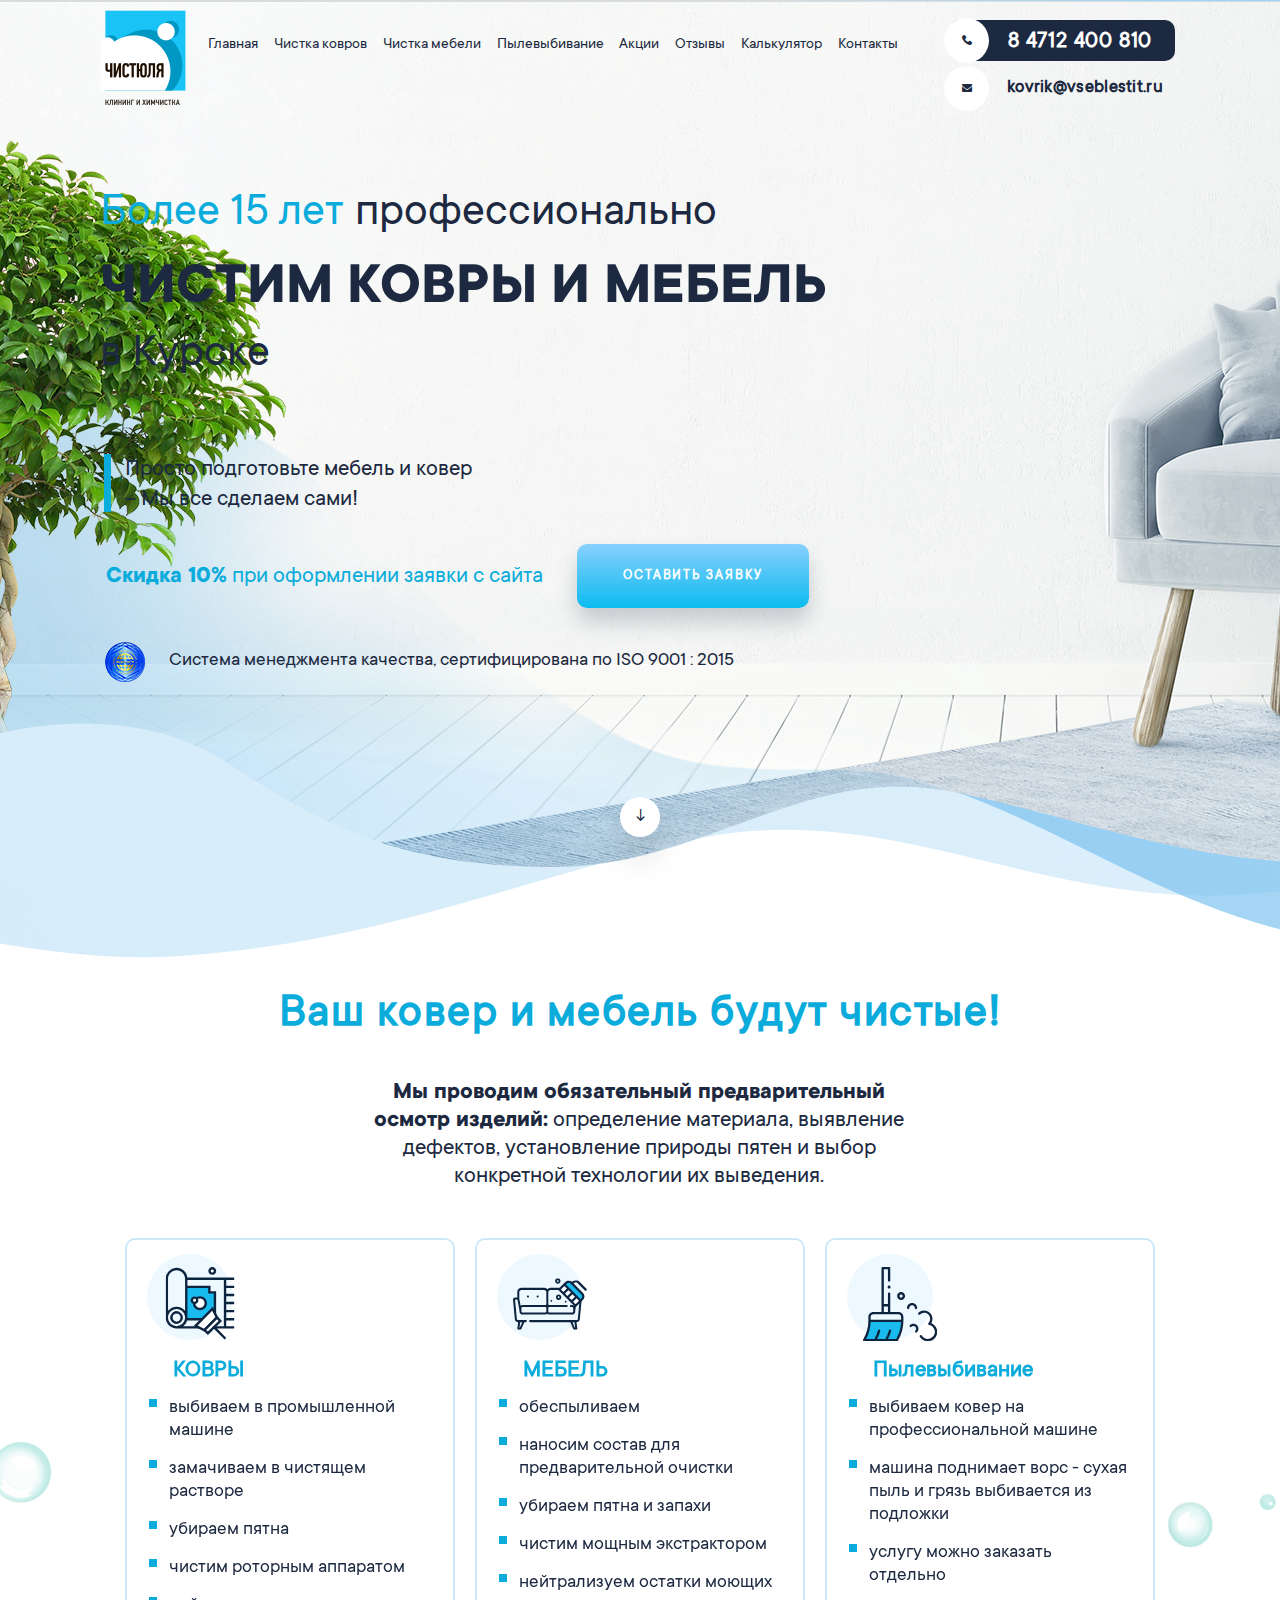
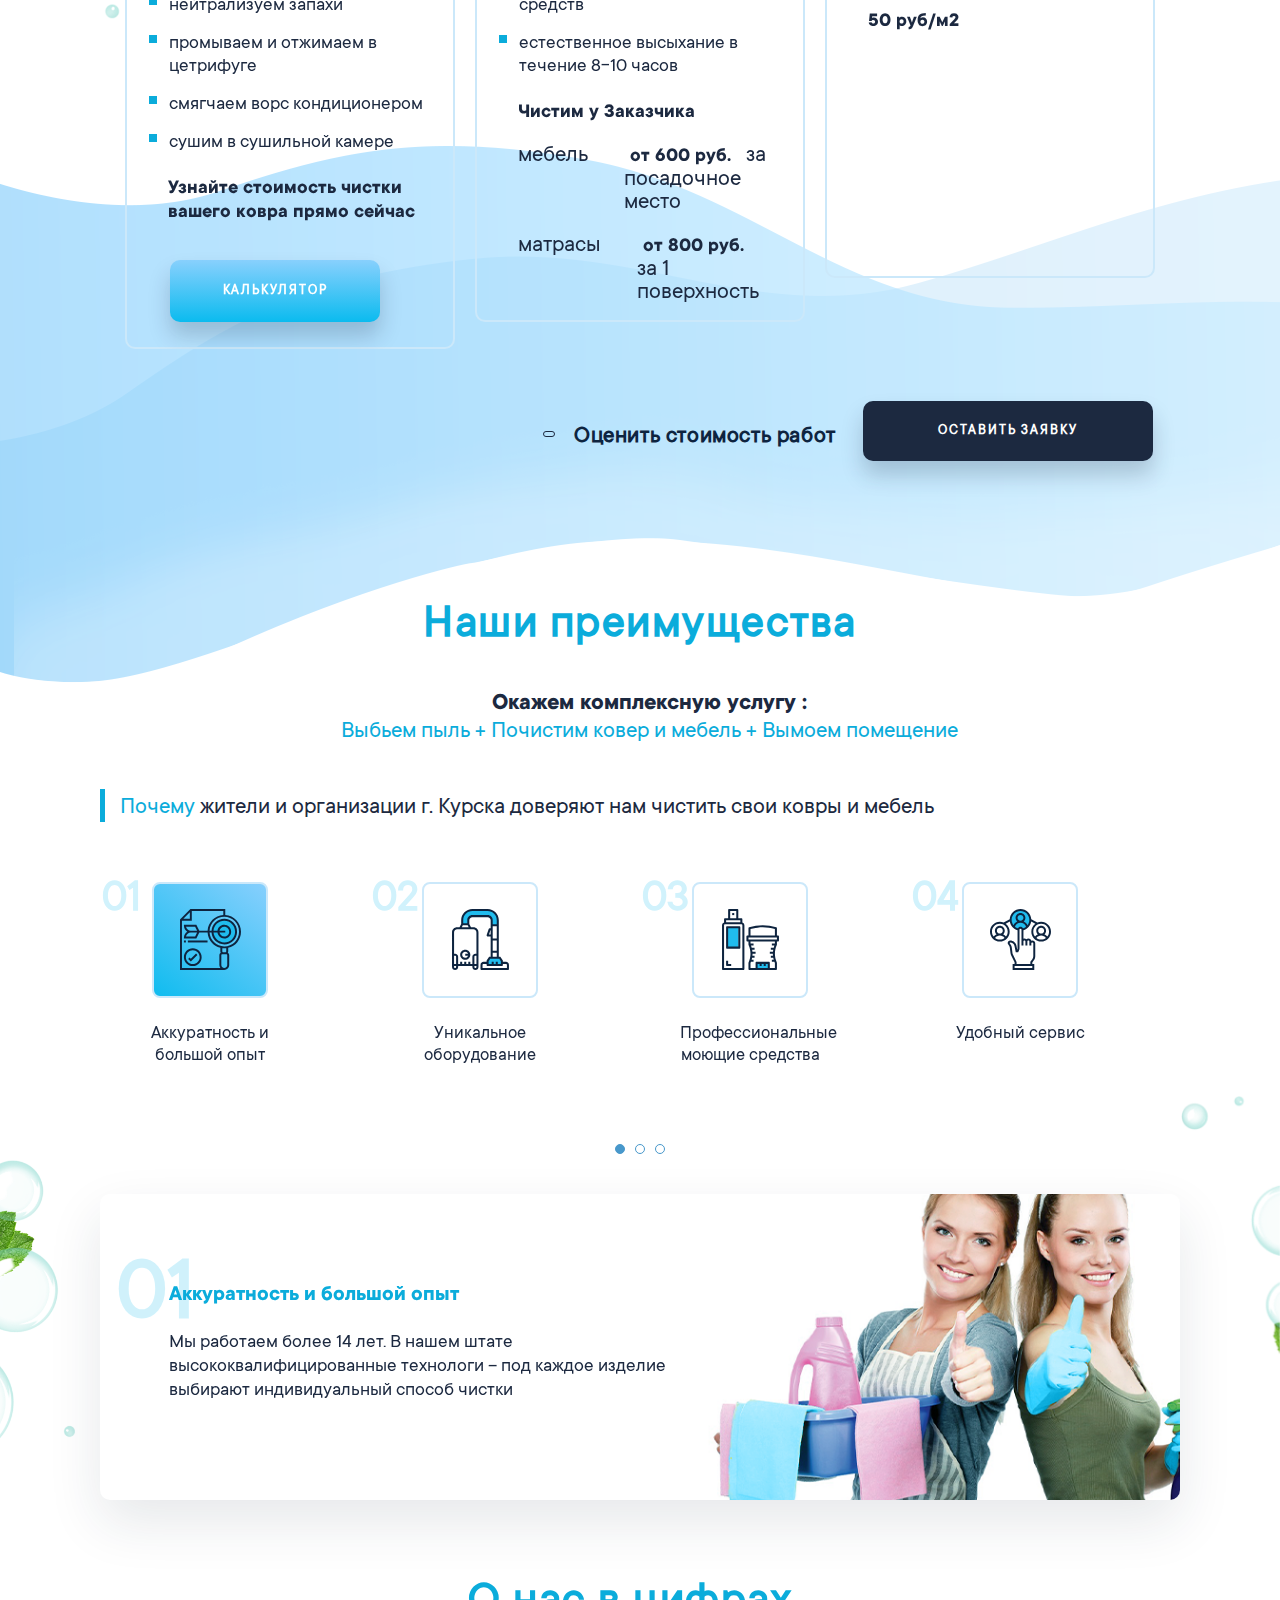
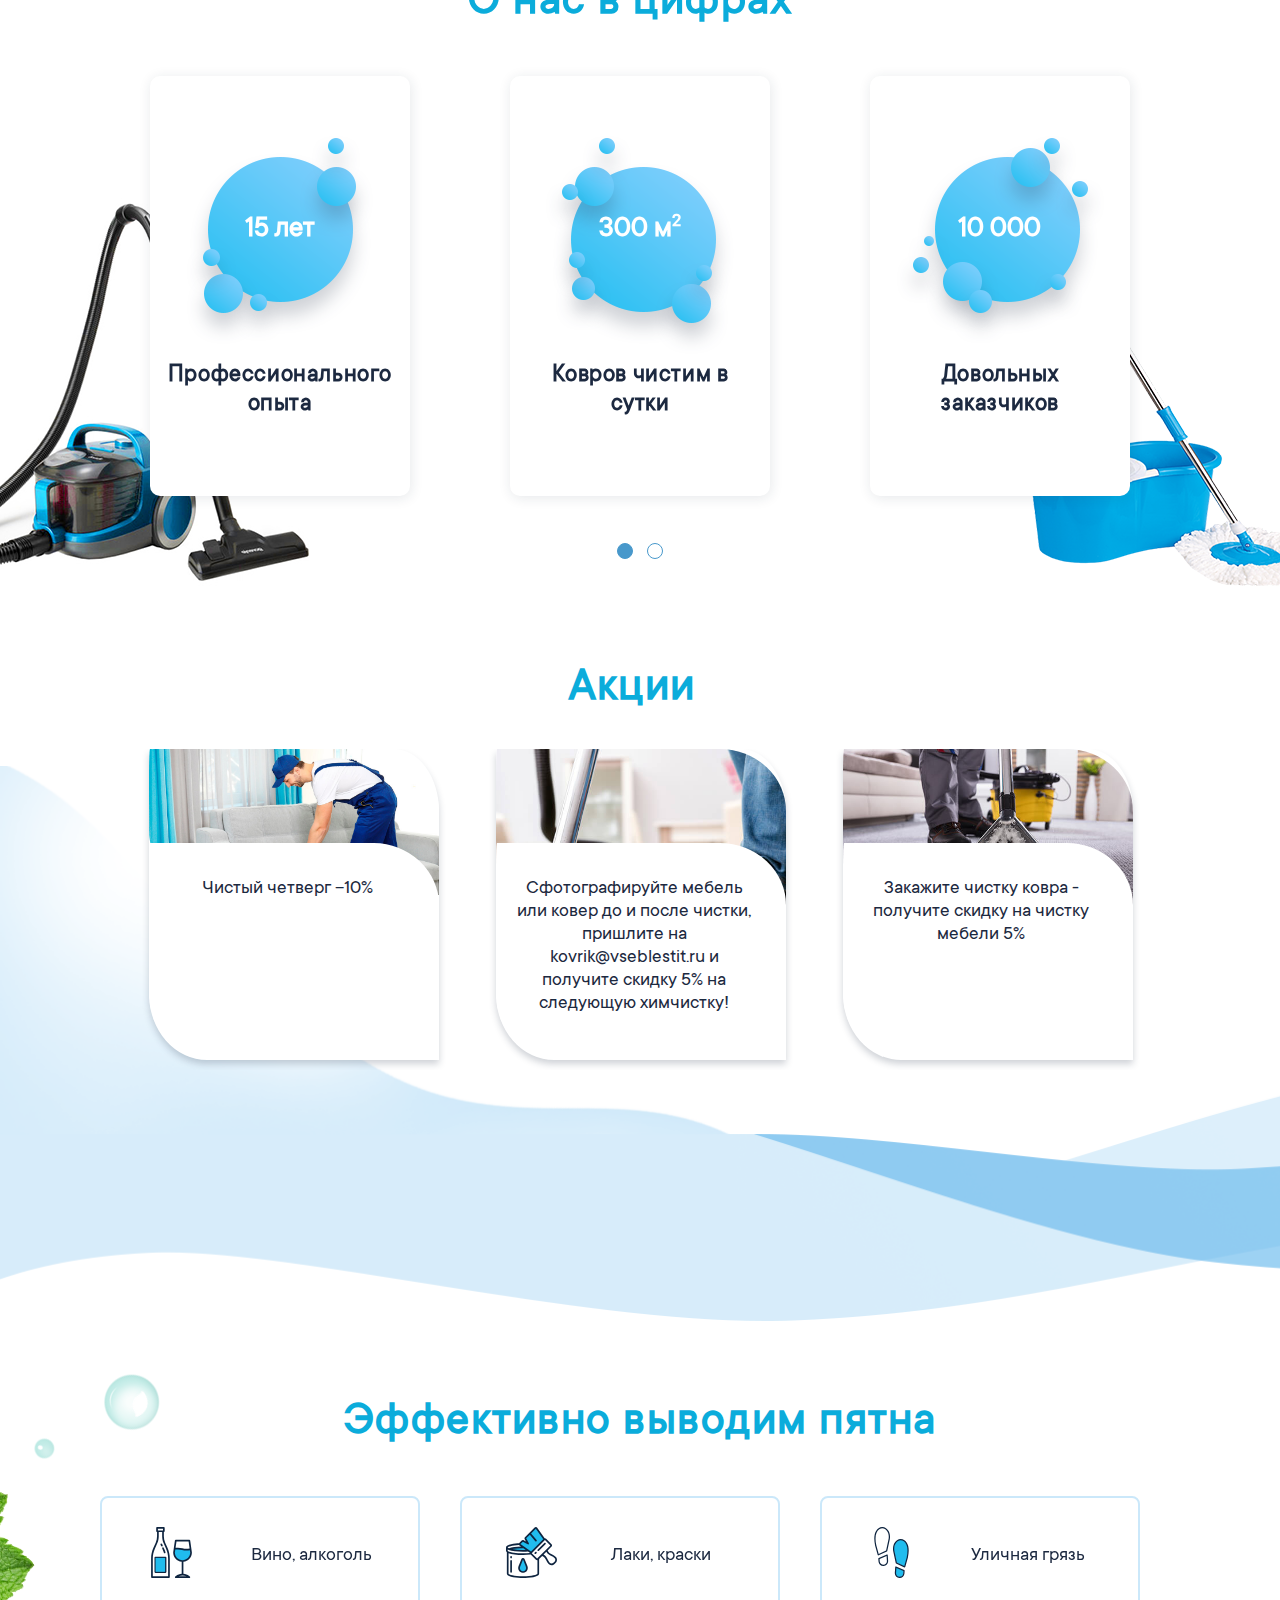
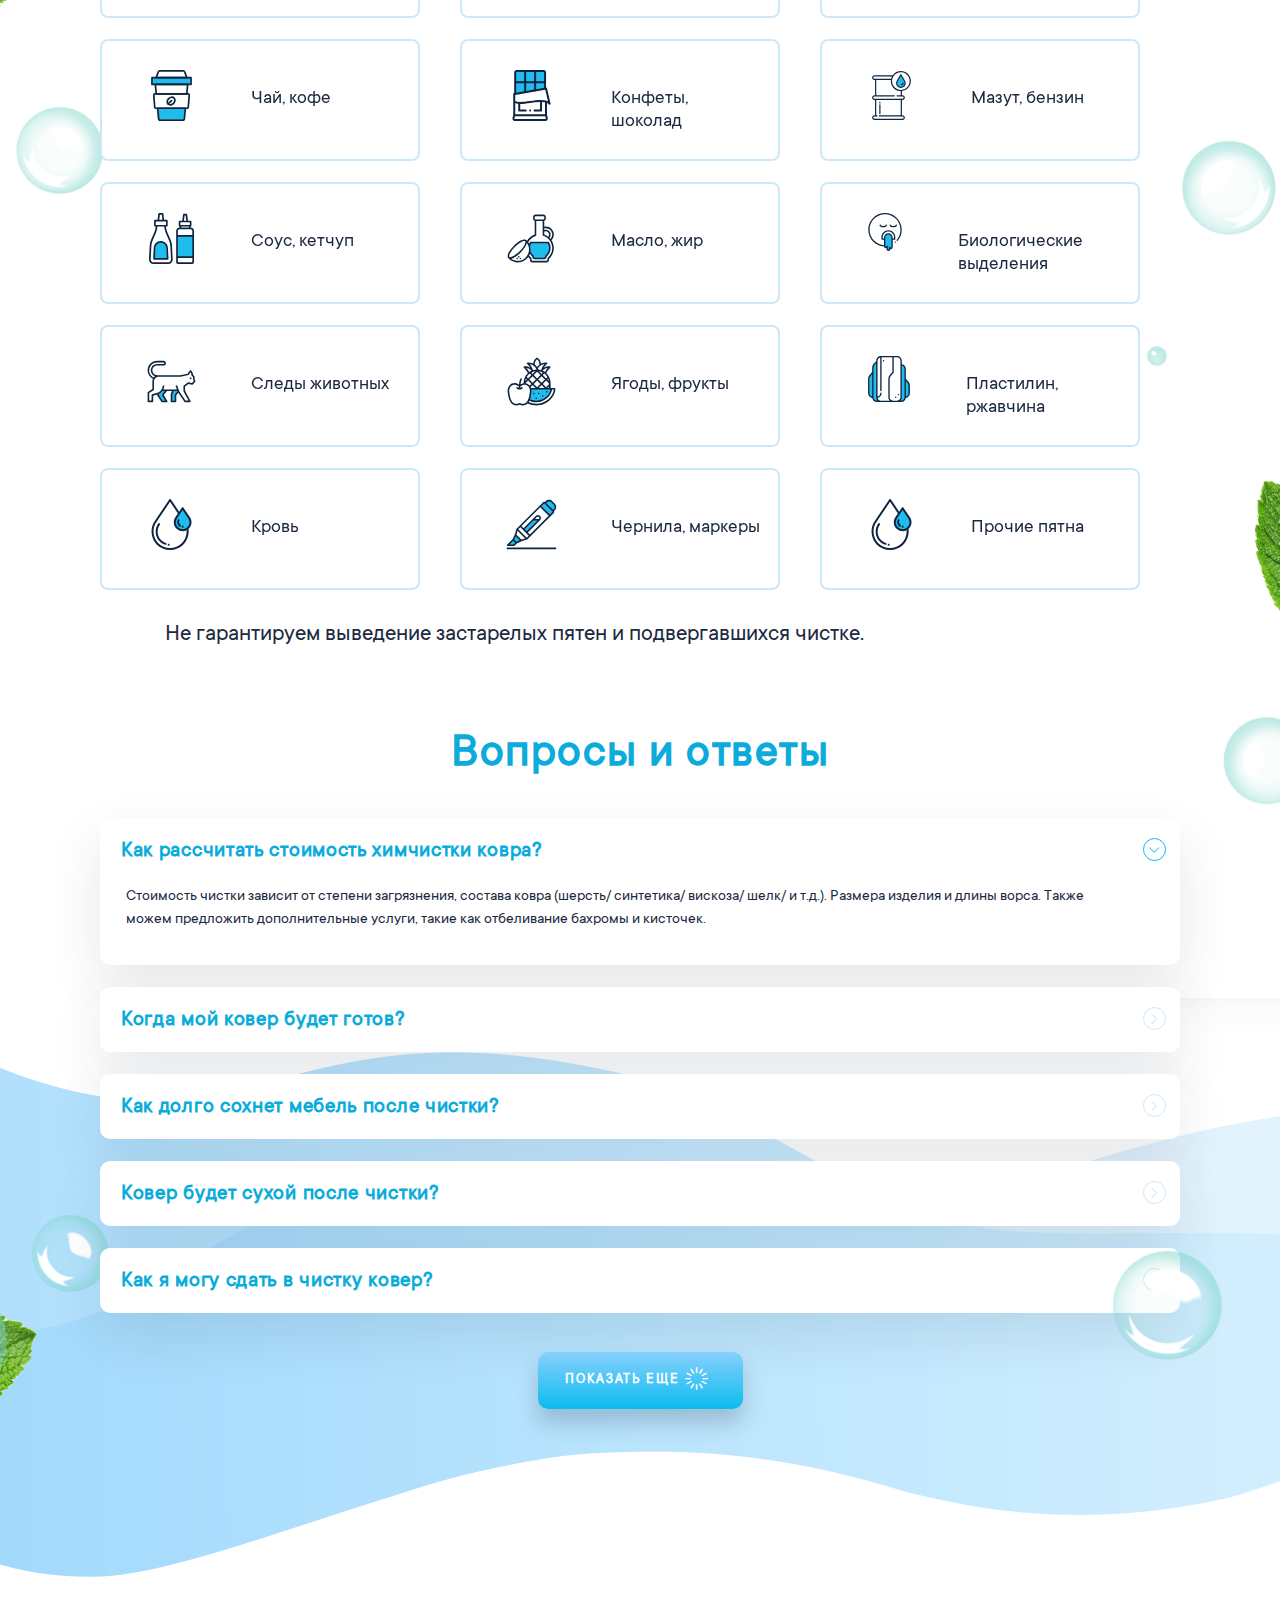
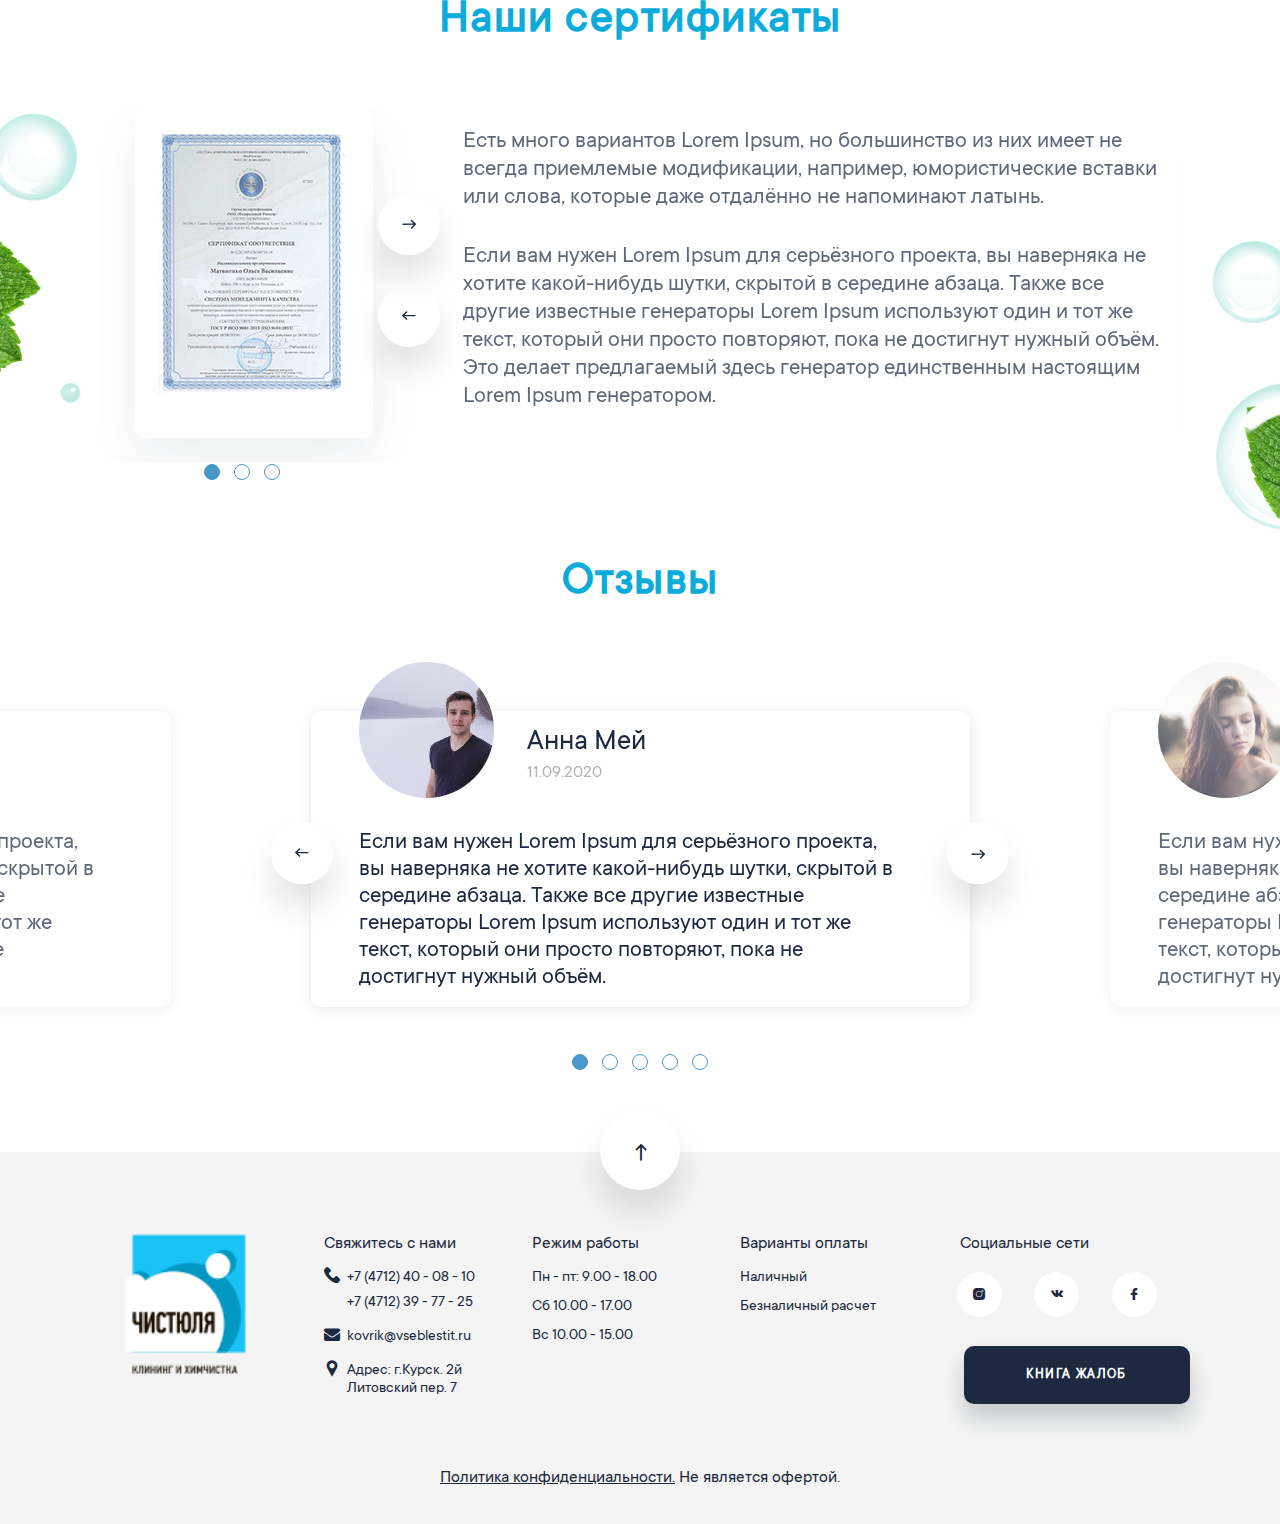
==== commit 02a2de56: "19.11" ====
--- a/chistylya/markup/index.html
+++ b/chistylya/markup/index.html
@@ -88,9 +88,9 @@
     </div>
 </div>
   <div class="wrapper">
-    <section class="banner" id="anchor0">
+    <section class="banner">
       <!-- Header -->
-      <header class="header">
+      <header class="header" id="anchor0">
     <div class="container">
         <a href="index.html" class="logo"><img src="img/logo.png"></a>
         <nav>
@@ -892,13 +892,14 @@
         </div>
       </div>
       <div class="container">
-        <a href="#anchor0" class="down"><i class="icon-arrow2-1"></i></a>
+        <div class="slick-arrow_group"></div>
       </div>
     </section>
   </div>
 
   <!-- Footer -->
   <footer class="footer" id="anchor9">
+    <a href="#anchor0" class="down"><i class="icon-arrow2-1"></i></a>
     <div class="container">
          <a href="index.html" class="logo"><img src="img/logo.png"></a>
         <div class="nav">
--- a/chistylya/markup/css/style.min.css
+++ b/chistylya/markup/css/style.min.css
@@ -1 +1 @@
-@charset 'UTF-8';@-webkit-keyframes bounce{0%,20%,53%,80%,to{transform:translate3d(0,0,0);-webkit-animation-timing-function:cubic-bezier(.215,.61,.355,1);animation-timing-function:cubic-bezier(.215,.61,.355,1)}40%,43%{transform:translate3d(0,-30px,0);-webkit-animation-timing-function:cubic-bezier(.755,.05,.855,.06);animation-timing-function:cubic-bezier(.755,.05,.855,.06)}70%{transform:translate3d(0,-15px,0);-webkit-animation-timing-function:cubic-bezier(.755,.05,.855,.06);animation-timing-function:cubic-bezier(.755,.05,.855,.06)}90%{transform:translate3d(0,-4px,0)}}@keyframes bounce{0%,20%,53%,80%,to{transform:translate3d(0,0,0);-webkit-animation-timing-function:cubic-bezier(.215,.61,.355,1);animation-timing-function:cubic-bezier(.215,.61,.355,1)}40%,43%{transform:translate3d(0,-30px,0);-webkit-animation-timing-function:cubic-bezier(.755,.05,.855,.06);animation-timing-function:cubic-bezier(.755,.05,.855,.06)}70%{transform:translate3d(0,-15px,0);-webkit-animation-timing-function:cubic-bezier(.755,.05,.855,.06);animation-timing-function:cubic-bezier(.755,.05,.855,.06)}90%{transform:translate3d(0,-4px,0)}}@-webkit-keyframes flash{0%,50%,to{opacity:1}25%,75%{opacity:0}}@keyframes flash{0%,50%,to{opacity:1}25%,75%{opacity:0}}@-webkit-keyframes pulse{0%,to{transform:scale3d(1,1,1)}50%{transform:scale3d(1.05,1.05,1.05)}}@keyframes pulse{0%,to{transform:scale3d(1,1,1)}50%{transform:scale3d(1.05,1.05,1.05)}}@-webkit-keyframes rubberBand{0%,to{transform:scale3d(1,1,1)}30%{transform:scale3d(1.25,.75,1)}40%{transform:scale3d(.75,1.25,1)}50%{transform:scale3d(1.15,.85,1)}65%{transform:scale3d(.95,1.05,1)}75%{transform:scale3d(1.05,.95,1)}}@keyframes rubberBand{0%,to{transform:scale3d(1,1,1)}30%{transform:scale3d(1.25,.75,1)}40%{transform:scale3d(.75,1.25,1)}50%{transform:scale3d(1.15,.85,1)}65%{transform:scale3d(.95,1.05,1)}75%{transform:scale3d(1.05,.95,1)}}@-webkit-keyframes shake{0%,to{transform:translate3d(0,0,0)}10%,30%,50%,70%,90%{transform:translate3d(-10px,0,0)}20%,40%,60%,80%{transform:translate3d(10px,0,0)}}@keyframes shake{0%,to{transform:translate3d(0,0,0)}10%,30%,50%,70%,90%{transform:translate3d(-10px,0,0)}20%,40%,60%,80%{transform:translate3d(10px,0,0)}}@-webkit-keyframes headShake{0%,50%{transform:translateX(0)}6.5%{transform:translateX(-6px) rotateY(-9deg)}18.5%{transform:translateX(5px) rotateY(7deg)}31.5%{transform:translateX(-3px) rotateY(-5deg)}43.5%{transform:translateX(2px) rotateY(3deg)}}@keyframes headShake{0%,50%{transform:translateX(0)}6.5%{transform:translateX(-6px) rotateY(-9deg)}18.5%{transform:translateX(5px) rotateY(7deg)}31.5%{transform:translateX(-3px) rotateY(-5deg)}43.5%{transform:translateX(2px) rotateY(3deg)}}@-webkit-keyframes swing{20%{transform:rotate3d(0,0,1,15deg)}40%{transform:rotate3d(0,0,1,-10deg)}60%{transform:rotate3d(0,0,1,5deg)}80%{transform:rotate3d(0,0,1,-5deg)}to{transform:rotate3d(0,0,1,0deg)}}@keyframes swing{20%{transform:rotate3d(0,0,1,15deg)}40%{transform:rotate3d(0,0,1,-10deg)}60%{transform:rotate3d(0,0,1,5deg)}80%{transform:rotate3d(0,0,1,-5deg)}to{transform:rotate3d(0,0,1,0deg)}}@-webkit-keyframes tada{0%,to{transform:scale3d(1,1,1)}10%,20%{transform:scale3d(.9,.9,.9) rotate3d(0,0,1,-3deg)}30%,50%,70%,90%{transform:scale3d(1.1,1.1,1.1) rotate3d(0,0,1,3deg)}40%,60%,80%{transform:scale3d(1.1,1.1,1.1) rotate3d(0,0,1,-3deg)}}@keyframes tada{0%,to{transform:scale3d(1,1,1)}10%,20%{transform:scale3d(.9,.9,.9) rotate3d(0,0,1,-3deg)}30%,50%,70%,90%{transform:scale3d(1.1,1.1,1.1) rotate3d(0,0,1,3deg)}40%,60%,80%{transform:scale3d(1.1,1.1,1.1) rotate3d(0,0,1,-3deg)}}@-webkit-keyframes wobble{0%,to{transform:translate3d(0,0,0)}15%{transform:translate3d(-25%,0,0) rotate3d(0,0,1,-5deg)}30%{transform:translate3d(20%,0,0) rotate3d(0,0,1,3deg)}45%{transform:translate3d(-15%,0,0) rotate3d(0,0,1,-3deg)}60%{transform:translate3d(10%,0,0) rotate3d(0,0,1,2deg)}75%{transform:translate3d(-5%,0,0) rotate3d(0,0,1,-1deg)}}@keyframes wobble{0%,to{transform:translate3d(0,0,0)}15%{transform:translate3d(-25%,0,0) rotate3d(0,0,1,-5deg)}30%{transform:translate3d(20%,0,0) rotate3d(0,0,1,3deg)}45%{transform:translate3d(-15%,0,0) rotate3d(0,0,1,-3deg)}60%{transform:translate3d(10%,0,0) rotate3d(0,0,1,2deg)}75%{transform:translate3d(-5%,0,0) rotate3d(0,0,1,-1deg)}}@-webkit-keyframes jello{0%,11.1%,to{transform:translate3d(0,0,0)}22.2%{transform:skewX(-12.5deg) skewY(-12.5deg)}33.3%{transform:skewX(6.25deg) skewY(6.25deg)}44.4%{transform:skewX(-3.125deg) skewY(-3.125deg)}55.5%{transform:skewX(1.5625deg) skewY(1.5625deg)}66.6%{transform:skewX(-.78125deg) skewY(-.78125deg)}77.7%{transform:skewX(.39063deg) skewY(.39063deg)}88.8%{transform:skewX(-.19531deg) skewY(-.19531deg)}}@keyframes jello{0%,11.1%,to{transform:translate3d(0,0,0)}22.2%{transform:skewX(-12.5deg) skewY(-12.5deg)}33.3%{transform:skewX(6.25deg) skewY(6.25deg)}44.4%{transform:skewX(-3.125deg) skewY(-3.125deg)}55.5%{transform:skewX(1.5625deg) skewY(1.5625deg)}66.6%{transform:skewX(-.78125deg) skewY(-.78125deg)}77.7%{transform:skewX(.39063deg) skewY(.39063deg)}88.8%{transform:skewX(-.19531deg) skewY(-.19531deg)}}@-webkit-keyframes heartBeat{0%,28%,70%{transform:scale(1)}14%,42%{transform:scale(1.3)}}@keyframes heartBeat{0%,28%,70%{transform:scale(1)}14%,42%{transform:scale(1.3)}}@-webkit-keyframes bounceIn{0%,20%,40%,60%,80%,to{-webkit-animation-timing-function:cubic-bezier(.215,.61,.355,1);animation-timing-function:cubic-bezier(.215,.61,.355,1)}0%{transform:scale3d(.3,.3,.3);opacity:0}20%{transform:scale3d(1.1,1.1,1.1)}40%{transform:scale3d(.9,.9,.9)}60%{transform:scale3d(1.03,1.03,1.03);opacity:1}80%{transform:scale3d(.97,.97,.97)}to{transform:scale3d(1,1,1);opacity:1}}@keyframes bounceIn{0%,20%,40%,60%,80%,to{-webkit-animation-timing-function:cubic-bezier(.215,.61,.355,1);animation-timing-function:cubic-bezier(.215,.61,.355,1)}0%{transform:scale3d(.3,.3,.3);opacity:0}20%{transform:scale3d(1.1,1.1,1.1)}40%{transform:scale3d(.9,.9,.9)}60%{transform:scale3d(1.03,1.03,1.03);opacity:1}80%{transform:scale3d(.97,.97,.97)}to{transform:scale3d(1,1,1);opacity:1}}@-webkit-keyframes bounceInDown{0%,60%,75%,90%,to{-webkit-animation-timing-function:cubic-bezier(.215,.61,.355,1);animation-timing-function:cubic-bezier(.215,.61,.355,1)}0%{transform:translate3d(0,-3000px,0);opacity:0}60%{transform:translate3d(0,25px,0);opacity:1}75%{transform:translate3d(0,-10px,0)}90%{transform:translate3d(0,5px,0)}to{transform:translate3d(0,0,0)}}@keyframes bounceInDown{0%,60%,75%,90%,to{-webkit-animation-timing-function:cubic-bezier(.215,.61,.355,1);animation-timing-function:cubic-bezier(.215,.61,.355,1)}0%{transform:translate3d(0,-3000px,0);opacity:0}60%{transform:translate3d(0,25px,0);opacity:1}75%{transform:translate3d(0,-10px,0)}90%{transform:translate3d(0,5px,0)}to{transform:translate3d(0,0,0)}}@-webkit-keyframes bounceInLeft{0%,60%,75%,90%,to{-webkit-animation-timing-function:cubic-bezier(.215,.61,.355,1);animation-timing-function:cubic-bezier(.215,.61,.355,1)}0%{transform:translate3d(-3000px,0,0);opacity:0}60%{transform:translate3d(25px,0,0);opacity:1}75%{transform:translate3d(-10px,0,0)}90%{transform:translate3d(5px,0,0)}to{transform:translate3d(0,0,0)}}@keyframes bounceInLeft{0%,60%,75%,90%,to{-webkit-animation-timing-function:cubic-bezier(.215,.61,.355,1);animation-timing-function:cubic-bezier(.215,.61,.355,1)}0%{transform:translate3d(-3000px,0,0);opacity:0}60%{transform:translate3d(25px,0,0);opacity:1}75%{transform:translate3d(-10px,0,0)}90%{transform:translate3d(5px,0,0)}to{transform:translate3d(0,0,0)}}@-webkit-keyframes bounceInRight{0%,60%,75%,90%,to{-webkit-animation-timing-function:cubic-bezier(.215,.61,.355,1);animation-timing-function:cubic-bezier(.215,.61,.355,1)}0%{transform:translate3d(3000px,0,0);opacity:0}60%{transform:translate3d(-25px,0,0);opacity:1}75%{transform:translate3d(10px,0,0)}90%{transform:translate3d(-5px,0,0)}to{transform:translate3d(0,0,0)}}@keyframes bounceInRight{0%,60%,75%,90%,to{-webkit-animation-timing-function:cubic-bezier(.215,.61,.355,1);animation-timing-function:cubic-bezier(.215,.61,.355,1)}0%{transform:translate3d(3000px,0,0);opacity:0}60%{transform:translate3d(-25px,0,0);opacity:1}75%{transform:translate3d(10px,0,0)}90%{transform:translate3d(-5px,0,0)}to{transform:translate3d(0,0,0)}}@-webkit-keyframes bounceInUp{0%,60%,75%,90%,to{-webkit-animation-timing-function:cubic-bezier(.215,.61,.355,1);animation-timing-function:cubic-bezier(.215,.61,.355,1)}0%{transform:translate3d(0,3000px,0);opacity:0}60%{transform:translate3d(0,-20px,0);opacity:1}75%{transform:translate3d(0,10px,0)}90%{transform:translate3d(0,-5px,0)}to{transform:translate3d(0,0,0)}}@keyframes bounceInUp{0%,60%,75%,90%,to{-webkit-animation-timing-function:cubic-bezier(.215,.61,.355,1);animation-timing-function:cubic-bezier(.215,.61,.355,1)}0%{transform:translate3d(0,3000px,0);opacity:0}60%{transform:translate3d(0,-20px,0);opacity:1}75%{transform:translate3d(0,10px,0)}90%{transform:translate3d(0,-5px,0)}to{transform:translate3d(0,0,0)}}@-webkit-keyframes bounceOut{20%{transform:scale3d(.9,.9,.9)}50%,55%{transform:scale3d(1.1,1.1,1.1);opacity:1}to{transform:scale3d(.3,.3,.3);opacity:0}}@keyframes bounceOut{20%{transform:scale3d(.9,.9,.9)}50%,55%{transform:scale3d(1.1,1.1,1.1);opacity:1}to{transform:scale3d(.3,.3,.3);opacity:0}}@-webkit-keyframes bounceOutDown{20%{transform:translate3d(0,10px,0)}40%,45%{transform:translate3d(0,-20px,0);opacity:1}to{transform:translate3d(0,2000px,0);opacity:0}}@keyframes bounceOutDown{20%{transform:translate3d(0,10px,0)}40%,45%{transform:translate3d(0,-20px,0);opacity:1}to{transform:translate3d(0,2000px,0);opacity:0}}@-webkit-keyframes bounceOutLeft{20%{transform:translate3d(20px,0,0);opacity:1}to{transform:translate3d(-2000px,0,0);opacity:0}}@keyframes bounceOutLeft{20%{transform:translate3d(20px,0,0);opacity:1}to{transform:translate3d(-2000px,0,0);opacity:0}}@-webkit-keyframes bounceOutRight{20%{transform:translate3d(-20px,0,0);opacity:1}to{transform:translate3d(2000px,0,0);opacity:0}}@keyframes bounceOutRight{20%{transform:translate3d(-20px,0,0);opacity:1}to{transform:translate3d(2000px,0,0);opacity:0}}@-webkit-keyframes bounceOutUp{20%{transform:translate3d(0,-10px,0)}40%,45%{transform:translate3d(0,20px,0);opacity:1}to{transform:translate3d(0,-2000px,0);opacity:0}}@keyframes bounceOutUp{20%{transform:translate3d(0,-10px,0)}40%,45%{transform:translate3d(0,20px,0);opacity:1}to{transform:translate3d(0,-2000px,0);opacity:0}}@-webkit-keyframes fadeIn{0%{opacity:0}to{opacity:1}}@keyframes fadeIn{0%{opacity:0}to{opacity:1}}@-webkit-keyframes fadeInDown{0%{transform:translate3d(0,-100%,0);opacity:0}to{transform:translate3d(0,0,0);opacity:1}}@keyframes fadeInDown{0%{transform:translate3d(0,-100%,0);opacity:0}to{transform:translate3d(0,0,0);opacity:1}}@-webkit-keyframes fadeInDownBig{0%{transform:translate3d(0,-2000px,0);opacity:0}to{transform:translate3d(0,0,0);opacity:1}}@keyframes fadeInDownBig{0%{transform:translate3d(0,-2000px,0);opacity:0}to{transform:translate3d(0,0,0);opacity:1}}@-webkit-keyframes fadeInLeft{0%{transform:translate3d(-100%,0,0);opacity:0}to{transform:translate3d(0,0,0);opacity:1}}@keyframes fadeInLeft{0%{transform:translate3d(-100%,0,0);opacity:0}to{transform:translate3d(0,0,0);opacity:1}}@-webkit-keyframes fadeInLeftBig{0%{transform:translate3d(-2000px,0,0);opacity:0}to{transform:translate3d(0,0,0);opacity:1}}@keyframes fadeInLeftBig{0%{transform:translate3d(-2000px,0,0);opacity:0}to{transform:translate3d(0,0,0);opacity:1}}@-webkit-keyframes fadeInRight{0%{transform:translate3d(100%,0,0);opacity:0}to{transform:translate3d(0,0,0);opacity:1}}@keyframes fadeInRight{0%{transform:translate3d(100%,0,0);opacity:0}to{transform:translate3d(0,0,0);opacity:1}}@-webkit-keyframes fadeInRightBig{0%{transform:translate3d(2000px,0,0);opacity:0}to{transform:translate3d(0,0,0);opacity:1}}@keyframes fadeInRightBig{0%{transform:translate3d(2000px,0,0);opacity:0}to{transform:translate3d(0,0,0);opacity:1}}@-webkit-keyframes fadeInUp{0%{transform:translate3d(0,100%,0);opacity:0}to{transform:translate3d(0,0,0);opacity:1}}@keyframes fadeInUp{0%{transform:translate3d(0,100%,0);opacity:0}to{transform:translate3d(0,0,0);opacity:1}}@-webkit-keyframes fadeInUpBig{0%{transform:translate3d(0,2000px,0);opacity:0}to{transform:translate3d(0,0,0);opacity:1}}@keyframes fadeInUpBig{0%{transform:translate3d(0,2000px,0);opacity:0}to{transform:translate3d(0,0,0);opacity:1}}@-webkit-keyframes fadeOut{0%{opacity:1}to{opacity:0}}@keyframes fadeOut{0%{opacity:1}to{opacity:0}}@-webkit-keyframes fadeOutDown{0%{opacity:1}to{transform:translate3d(0,100%,0);opacity:0}}@keyframes fadeOutDown{0%{opacity:1}to{transform:translate3d(0,100%,0);opacity:0}}@-webkit-keyframes fadeOutDownBig{0%{opacity:1}to{transform:translate3d(0,2000px,0);opacity:0}}@keyframes fadeOutDownBig{0%{opacity:1}to{transform:translate3d(0,2000px,0);opacity:0}}@-webkit-keyframes fadeOutLeft{0%{opacity:1}to{transform:translate3d(-100%,0,0);opacity:0}}@keyframes fadeOutLeft{0%{opacity:1}to{transform:translate3d(-100%,0,0);opacity:0}}@-webkit-keyframes fadeOutLeftBig{0%{opacity:1}to{transform:translate3d(-2000px,0,0);opacity:0}}@keyframes fadeOutLeftBig{0%{opacity:1}to{transform:translate3d(-2000px,0,0);opacity:0}}@-webkit-keyframes fadeOutRight{0%{opacity:1}to{transform:translate3d(100%,0,0);opacity:0}}@keyframes fadeOutRight{0%{opacity:1}to{transform:translate3d(100%,0,0);opacity:0}}@-webkit-keyframes fadeOutRightBig{0%{opacity:1}to{transform:translate3d(2000px,0,0);opacity:0}}@keyframes fadeOutRightBig{0%{opacity:1}to{transform:translate3d(2000px,0,0);opacity:0}}@-webkit-keyframes fadeOutUp{0%{opacity:1}to{transform:translate3d(0,-100%,0);opacity:0}}@keyframes fadeOutUp{0%{opacity:1}to{transform:translate3d(0,-100%,0);opacity:0}}@-webkit-keyframes fadeOutUpBig{0%{opacity:1}to{transform:translate3d(0,-2000px,0);opacity:0}}@keyframes fadeOutUpBig{0%{opacity:1}to{transform:translate3d(0,-2000px,0);opacity:0}}@-webkit-keyframes flip{0%{transform:perspective(400px) scale3d(1,1,1) translate3d(0,0,0) rotate3d(0,1,0,-360deg);-webkit-animation-timing-function:ease-out;animation-timing-function:ease-out}40%{transform:perspective(400px) scale3d(1,1,1) translate3d(0,0,150px) rotate3d(0,1,0,-190deg);-webkit-animation-timing-function:ease-out;animation-timing-function:ease-out}50%{transform:perspective(400px) scale3d(1,1,1) translate3d(0,0,150px) rotate3d(0,1,0,-170deg);-webkit-animation-timing-function:ease-in;animation-timing-function:ease-in}80%{transform:perspective(400px) scale3d(.95,.95,.95) translate3d(0,0,0) rotate3d(0,1,0,0deg);-webkit-animation-timing-function:ease-in;animation-timing-function:ease-in}to{transform:perspective(400px) scale3d(1,1,1) translate3d(0,0,0) rotate3d(0,1,0,0deg);-webkit-animation-timing-function:ease-in;animation-timing-function:ease-in}}@keyframes flip{0%{transform:perspective(400px) scale3d(1,1,1) translate3d(0,0,0) rotate3d(0,1,0,-360deg);-webkit-animation-timing-function:ease-out;animation-timing-function:ease-out}40%{transform:perspective(400px) scale3d(1,1,1) translate3d(0,0,150px) rotate3d(0,1,0,-190deg);-webkit-animation-timing-function:ease-out;animation-timing-function:ease-out}50%{transform:perspective(400px) scale3d(1,1,1) translate3d(0,0,150px) rotate3d(0,1,0,-170deg);-webkit-animation-timing-function:ease-in;animation-timing-function:ease-in}80%{transform:perspective(400px) scale3d(.95,.95,.95) translate3d(0,0,0) rotate3d(0,1,0,0deg);-webkit-animation-timing-function:ease-in;animation-timing-function:ease-in}to{transform:perspective(400px) scale3d(1,1,1) translate3d(0,0,0) rotate3d(0,1,0,0deg);-webkit-animation-timing-function:ease-in;animation-timing-function:ease-in}}@-webkit-keyframes flipInX{0%{transform:perspective(400px) rotate3d(1,0,0,90deg);-webkit-animation-timing-function:ease-in;animation-timing-function:ease-in;opacity:0}40%{transform:perspective(400px) rotate3d(1,0,0,-20deg);-webkit-animation-timing-function:ease-in;animation-timing-function:ease-in}60%{transform:perspective(400px) rotate3d(1,0,0,10deg);opacity:1}80%{transform:perspective(400px) rotate3d(1,0,0,-5deg)}to{transform:perspective(400px)}}@keyframes flipInX{0%{transform:perspective(400px) rotate3d(1,0,0,90deg);-webkit-animation-timing-function:ease-in;animation-timing-function:ease-in;opacity:0}40%{transform:perspective(400px) rotate3d(1,0,0,-20deg);-webkit-animation-timing-function:ease-in;animation-timing-function:ease-in}60%{transform:perspective(400px) rotate3d(1,0,0,10deg);opacity:1}80%{transform:perspective(400px) rotate3d(1,0,0,-5deg)}to{transform:perspective(400px)}}@-webkit-keyframes flipInY{0%{transform:perspective(400px) rotate3d(0,1,0,90deg);-webkit-animation-timing-function:ease-in;animation-timing-function:ease-in;opacity:0}40%{transform:perspective(400px) rotate3d(0,1,0,-20deg);-webkit-animation-timing-function:ease-in;animation-timing-function:ease-in}60%{transform:perspective(400px) rotate3d(0,1,0,10deg);opacity:1}80%{transform:perspective(400px) rotate3d(0,1,0,-5deg)}to{transform:perspective(400px)}}@keyframes flipInY{0%{transform:perspective(400px) rotate3d(0,1,0,90deg);-webkit-animation-timing-function:ease-in;animation-timing-function:ease-in;opacity:0}40%{transform:perspective(400px) rotate3d(0,1,0,-20deg);-webkit-animation-timing-function:ease-in;animation-timing-function:ease-in}60%{transform:perspective(400px) rotate3d(0,1,0,10deg);opacity:1}80%{transform:perspective(400px) rotate3d(0,1,0,-5deg)}to{transform:perspective(400px)}}@-webkit-keyframes flipOutX{0%{transform:perspective(400px)}30%{transform:perspective(400px) rotate3d(1,0,0,-20deg);opacity:1}to{transform:perspective(400px) rotate3d(1,0,0,90deg);opacity:0}}@keyframes flipOutX{0%{transform:perspective(400px)}30%{transform:perspective(400px) rotate3d(1,0,0,-20deg);opacity:1}to{transform:perspective(400px) rotate3d(1,0,0,90deg);opacity:0}}@-webkit-keyframes flipOutY{0%{transform:perspective(400px)}30%{transform:perspective(400px) rotate3d(0,1,0,-15deg);opacity:1}to{transform:perspective(400px) rotate3d(0,1,0,90deg);opacity:0}}@keyframes flipOutY{0%{transform:perspective(400px)}30%{transform:perspective(400px) rotate3d(0,1,0,-15deg);opacity:1}to{transform:perspective(400px) rotate3d(0,1,0,90deg);opacity:0}}@-webkit-keyframes lightSpeedIn{0%{transform:translate3d(100%,0,0) skewX(-30deg);opacity:0}60%{transform:skewX(20deg);opacity:1}80%{transform:skewX(-5deg)}to{transform:translate3d(0,0,0)}}@keyframes lightSpeedIn{0%{transform:translate3d(100%,0,0) skewX(-30deg);opacity:0}60%{transform:skewX(20deg);opacity:1}80%{transform:skewX(-5deg)}to{transform:translate3d(0,0,0)}}@-webkit-keyframes lightSpeedOut{0%{opacity:1}to{transform:translate3d(100%,0,0) skewX(30deg);opacity:0}}@keyframes lightSpeedOut{0%{opacity:1}to{transform:translate3d(100%,0,0) skewX(30deg);opacity:0}}@-webkit-keyframes rotateIn{0%{transform:rotate3d(0,0,1,-200deg);transform-origin:center;opacity:0}to{transform:translate3d(0,0,0);transform-origin:center;opacity:1}}@keyframes rotateIn{0%{transform:rotate3d(0,0,1,-200deg);transform-origin:center;opacity:0}to{transform:translate3d(0,0,0);transform-origin:center;opacity:1}}@-webkit-keyframes rotateInDownLeft{0%{transform:rotate3d(0,0,1,-45deg);transform-origin:left bottom;opacity:0}to{transform:translate3d(0,0,0);transform-origin:left bottom;opacity:1}}@keyframes rotateInDownLeft{0%{transform:rotate3d(0,0,1,-45deg);transform-origin:left bottom;opacity:0}to{transform:translate3d(0,0,0);transform-origin:left bottom;opacity:1}}@-webkit-keyframes rotateInDownRight{0%{transform:rotate3d(0,0,1,45deg);transform-origin:right bottom;opacity:0}to{transform:translate3d(0,0,0);transform-origin:right bottom;opacity:1}}@keyframes rotateInDownRight{0%{transform:rotate3d(0,0,1,45deg);transform-origin:right bottom;opacity:0}to{transform:translate3d(0,0,0);transform-origin:right bottom;opacity:1}}@-webkit-keyframes rotateInUpLeft{0%{transform:rotate3d(0,0,1,45deg);transform-origin:left bottom;opacity:0}to{transform:translate3d(0,0,0);transform-origin:left bottom;opacity:1}}@keyframes rotateInUpLeft{0%{transform:rotate3d(0,0,1,45deg);transform-origin:left bottom;opacity:0}to{transform:translate3d(0,0,0);transform-origin:left bottom;opacity:1}}@-webkit-keyframes rotateInUpRight{0%{transform:rotate3d(0,0,1,-90deg);transform-origin:right bottom;opacity:0}to{transform:translate3d(0,0,0);transform-origin:right bottom;opacity:1}}@keyframes rotateInUpRight{0%{transform:rotate3d(0,0,1,-90deg);transform-origin:right bottom;opacity:0}to{transform:translate3d(0,0,0);transform-origin:right bottom;opacity:1}}@-webkit-keyframes rotateOut{0%{transform-origin:center;opacity:1}to{transform:rotate3d(0,0,1,200deg);transform-origin:center;opacity:0}}@keyframes rotateOut{0%{transform-origin:center;opacity:1}to{transform:rotate3d(0,0,1,200deg);transform-origin:center;opacity:0}}@-webkit-keyframes rotateOutDownLeft{0%{transform-origin:left bottom;opacity:1}to{transform:rotate3d(0,0,1,45deg);transform-origin:left bottom;opacity:0}}@keyframes rotateOutDownLeft{0%{transform-origin:left bottom;opacity:1}to{transform:rotate3d(0,0,1,45deg);transform-origin:left bottom;opacity:0}}@-webkit-keyframes rotateOutDownRight{0%{transform-origin:right bottom;opacity:1}to{transform:rotate3d(0,0,1,-45deg);transform-origin:right bottom;opacity:0}}@keyframes rotateOutDownRight{0%{transform-origin:right bottom;opacity:1}to{transform:rotate3d(0,0,1,-45deg);transform-origin:right bottom;opacity:0}}@-webkit-keyframes rotateOutUpLeft{0%{transform-origin:left bottom;opacity:1}to{transform:rotate3d(0,0,1,-45deg);transform-origin:left bottom;opacity:0}}@keyframes rotateOutUpLeft{0%{transform-origin:left bottom;opacity:1}to{transform:rotate3d(0,0,1,-45deg);transform-origin:left bottom;opacity:0}}@-webkit-keyframes rotateOutUpRight{0%{transform-origin:right bottom;opacity:1}to{transform:rotate3d(0,0,1,90deg);transform-origin:right bottom;opacity:0}}@keyframes rotateOutUpRight{0%{transform-origin:right bottom;opacity:1}to{transform:rotate3d(0,0,1,90deg);transform-origin:right bottom;opacity:0}}@-webkit-keyframes hinge{0%{transform-origin:top left;-webkit-animation-timing-function:ease-in-out;animation-timing-function:ease-in-out}20%,60%{transform:rotate3d(0,0,1,80deg);transform-origin:top left;-webkit-animation-timing-function:ease-in-out;animation-timing-function:ease-in-out}40%,80%{transform:rotate3d(0,0,1,60deg);transform-origin:top left;-webkit-animation-timing-function:ease-in-out;animation-timing-function:ease-in-out;opacity:1}to{transform:translate3d(0,700px,0);opacity:0}}@keyframes hinge{0%{transform-origin:top left;-webkit-animation-timing-function:ease-in-out;animation-timing-function:ease-in-out}20%,60%{transform:rotate3d(0,0,1,80deg);transform-origin:top left;-webkit-animation-timing-function:ease-in-out;animation-timing-function:ease-in-out}40%,80%{transform:rotate3d(0,0,1,60deg);transform-origin:top left;-webkit-animation-timing-function:ease-in-out;animation-timing-function:ease-in-out;opacity:1}to{transform:translate3d(0,700px,0);opacity:0}}@-webkit-keyframes jackInTheBox{0%{transform:scale(.1) rotate(30deg);transform-origin:center bottom;opacity:0}50%{transform:rotate(-10deg)}70%{transform:rotate(3deg)}to{transform:scale(1);opacity:1}}@keyframes jackInTheBox{0%{transform:scale(.1) rotate(30deg);transform-origin:center bottom;opacity:0}50%{transform:rotate(-10deg)}70%{transform:rotate(3deg)}to{transform:scale(1);opacity:1}}@-webkit-keyframes rollIn{0%{transform:translate3d(-100%,0,0) rotate3d(0,0,1,-120deg);opacity:0}to{transform:translate3d(0,0,0);opacity:1}}@keyframes rollIn{0%{transform:translate3d(-100%,0,0) rotate3d(0,0,1,-120deg);opacity:0}to{transform:translate3d(0,0,0);opacity:1}}@-webkit-keyframes rollOut{0%{opacity:1}to{transform:translate3d(100%,0,0) rotate3d(0,0,1,120deg);opacity:0}}@keyframes rollOut{0%{opacity:1}to{transform:translate3d(100%,0,0) rotate3d(0,0,1,120deg);opacity:0}}@-webkit-keyframes zoomIn{0%{transform:scale3d(.3,.3,.3);opacity:0}50%{opacity:1}}@keyframes zoomIn{0%{transform:scale3d(.3,.3,.3);opacity:0}50%{opacity:1}}@-webkit-keyframes zoomInDown{0%{transform:scale3d(.1,.1,.1) translate3d(0,-1000px,0);-webkit-animation-timing-function:cubic-bezier(.55,.055,.675,.19);animation-timing-function:cubic-bezier(.55,.055,.675,.19);opacity:0}60%{transform:scale3d(.475,.475,.475) translate3d(0,60px,0);-webkit-animation-timing-function:cubic-bezier(.175,.885,.32,1);animation-timing-function:cubic-bezier(.175,.885,.32,1);opacity:1}}@keyframes zoomInDown{0%{transform:scale3d(.1,.1,.1) translate3d(0,-1000px,0);-webkit-animation-timing-function:cubic-bezier(.55,.055,.675,.19);animation-timing-function:cubic-bezier(.55,.055,.675,.19);opacity:0}60%{transform:scale3d(.475,.475,.475) translate3d(0,60px,0);-webkit-animation-timing-function:cubic-bezier(.175,.885,.32,1);animation-timing-function:cubic-bezier(.175,.885,.32,1);opacity:1}}@-webkit-keyframes zoomInLeft{0%{transform:scale3d(.1,.1,.1) translate3d(-1000px,0,0);-webkit-animation-timing-function:cubic-bezier(.55,.055,.675,.19);animation-timing-function:cubic-bezier(.55,.055,.675,.19);opacity:0}60%{transform:scale3d(.475,.475,.475) translate3d(10px,0,0);-webkit-animation-timing-function:cubic-bezier(.175,.885,.32,1);animation-timing-function:cubic-bezier(.175,.885,.32,1);opacity:1}}@keyframes zoomInLeft{0%{transform:scale3d(.1,.1,.1) translate3d(-1000px,0,0);-webkit-animation-timing-function:cubic-bezier(.55,.055,.675,.19);animation-timing-function:cubic-bezier(.55,.055,.675,.19);opacity:0}60%{transform:scale3d(.475,.475,.475) translate3d(10px,0,0);-webkit-animation-timing-function:cubic-bezier(.175,.885,.32,1);animation-timing-function:cubic-bezier(.175,.885,.32,1);opacity:1}}@-webkit-keyframes zoomInRight{0%{transform:scale3d(.1,.1,.1) translate3d(1000px,0,0);-webkit-animation-timing-function:cubic-bezier(.55,.055,.675,.19);animation-timing-function:cubic-bezier(.55,.055,.675,.19);opacity:0}60%{transform:scale3d(.475,.475,.475) translate3d(-10px,0,0);-webkit-animation-timing-function:cubic-bezier(.175,.885,.32,1);animation-timing-function:cubic-bezier(.175,.885,.32,1);opacity:1}}@keyframes zoomInRight{0%{transform:scale3d(.1,.1,.1) translate3d(1000px,0,0);-webkit-animation-timing-function:cubic-bezier(.55,.055,.675,.19);animation-timing-function:cubic-bezier(.55,.055,.675,.19);opacity:0}60%{transform:scale3d(.475,.475,.475) translate3d(-10px,0,0);-webkit-animation-timing-function:cubic-bezier(.175,.885,.32,1);animation-timing-function:cubic-bezier(.175,.885,.32,1);opacity:1}}@-webkit-keyframes zoomInUp{0%{transform:scale3d(.1,.1,.1) translate3d(0,1000px,0);-webkit-animation-timing-function:cubic-bezier(.55,.055,.675,.19);animation-timing-function:cubic-bezier(.55,.055,.675,.19);opacity:0}60%{transform:scale3d(.475,.475,.475) translate3d(0,-60px,0);-webkit-animation-timing-function:cubic-bezier(.175,.885,.32,1);animation-timing-function:cubic-bezier(.175,.885,.32,1);opacity:1}}@keyframes zoomInUp{0%{transform:scale3d(.1,.1,.1) translate3d(0,1000px,0);-webkit-animation-timing-function:cubic-bezier(.55,.055,.675,.19);animation-timing-function:cubic-bezier(.55,.055,.675,.19);opacity:0}60%{transform:scale3d(.475,.475,.475) translate3d(0,-60px,0);-webkit-animation-timing-function:cubic-bezier(.175,.885,.32,1);animation-timing-function:cubic-bezier(.175,.885,.32,1);opacity:1}}@-webkit-keyframes zoomOut{0%{opacity:1}50%{transform:scale3d(.3,.3,.3);opacity:0}to{opacity:0}}@keyframes zoomOut{0%{opacity:1}50%{transform:scale3d(.3,.3,.3);opacity:0}to{opacity:0}}@-webkit-keyframes zoomOutDown{40%{transform:scale3d(.475,.475,.475) translate3d(0,-60px,0);-webkit-animation-timing-function:cubic-bezier(.55,.055,.675,.19);animation-timing-function:cubic-bezier(.55,.055,.675,.19);opacity:1}to{transform:scale3d(.1,.1,.1) translate3d(0,2000px,0);transform-origin:center bottom;-webkit-animation-timing-function:cubic-bezier(.175,.885,.32,1);animation-timing-function:cubic-bezier(.175,.885,.32,1);opacity:0}}@keyframes zoomOutDown{40%{transform:scale3d(.475,.475,.475) translate3d(0,-60px,0);-webkit-animation-timing-function:cubic-bezier(.55,.055,.675,.19);animation-timing-function:cubic-bezier(.55,.055,.675,.19);opacity:1}to{transform:scale3d(.1,.1,.1) translate3d(0,2000px,0);transform-origin:center bottom;-webkit-animation-timing-function:cubic-bezier(.175,.885,.32,1);animation-timing-function:cubic-bezier(.175,.885,.32,1);opacity:0}}@-webkit-keyframes zoomOutLeft{40%{transform:scale3d(.475,.475,.475) translate3d(42px,0,0);opacity:1}to{transform:scale(.1) translate3d(-2000px,0,0);transform-origin:left center;opacity:0}}@keyframes zoomOutLeft{40%{transform:scale3d(.475,.475,.475) translate3d(42px,0,0);opacity:1}to{transform:scale(.1) translate3d(-2000px,0,0);transform-origin:left center;opacity:0}}@-webkit-keyframes zoomOutRight{40%{transform:scale3d(.475,.475,.475) translate3d(-42px,0,0);opacity:1}to{transform:scale(.1) translate3d(2000px,0,0);transform-origin:right center;opacity:0}}@keyframes zoomOutRight{40%{transform:scale3d(.475,.475,.475) translate3d(-42px,0,0);opacity:1}to{transform:scale(.1) translate3d(2000px,0,0);transform-origin:right center;opacity:0}}@-webkit-keyframes zoomOutUp{40%{transform:scale3d(.475,.475,.475) translate3d(0,60px,0);-webkit-animation-timing-function:cubic-bezier(.55,.055,.675,.19);animation-timing-function:cubic-bezier(.55,.055,.675,.19);opacity:1}to{transform:scale3d(.1,.1,.1) translate3d(0,-2000px,0);transform-origin:center bottom;-webkit-animation-timing-function:cubic-bezier(.175,.885,.32,1);animation-timing-function:cubic-bezier(.175,.885,.32,1);opacity:0}}@keyframes zoomOutUp{40%{transform:scale3d(.475,.475,.475) translate3d(0,60px,0);-webkit-animation-timing-function:cubic-bezier(.55,.055,.675,.19);animation-timing-function:cubic-bezier(.55,.055,.675,.19);opacity:1}to{transform:scale3d(.1,.1,.1) translate3d(0,-2000px,0);transform-origin:center bottom;-webkit-animation-timing-function:cubic-bezier(.175,.885,.32,1);animation-timing-function:cubic-bezier(.175,.885,.32,1);opacity:0}}@-webkit-keyframes slideInDown{0%{visibility:visible;transform:translate3d(0,-100%,0)}to{transform:translate3d(0,0,0)}}@keyframes slideInDown{0%{visibility:visible;transform:translate3d(0,-100%,0)}to{transform:translate3d(0,0,0)}}@-webkit-keyframes slideInLeft{0%{visibility:visible;transform:translate3d(-100%,0,0)}to{transform:translate3d(0,0,0)}}@keyframes slideInLeft{0%{visibility:visible;transform:translate3d(-100%,0,0)}to{transform:translate3d(0,0,0)}}@-webkit-keyframes slideInRight{0%{visibility:visible;transform:translate3d(100%,0,0)}to{transform:translate3d(0,0,0)}}@keyframes slideInRight{0%{visibility:visible;transform:translate3d(100%,0,0)}to{transform:translate3d(0,0,0)}}@-webkit-keyframes slideInUp{0%{visibility:visible;transform:translate3d(0,100%,0)}to{transform:translate3d(0,0,0)}}@keyframes slideInUp{0%{visibility:visible;transform:translate3d(0,100%,0)}to{transform:translate3d(0,0,0)}}@-webkit-keyframes slideOutDown{0%{transform:translate3d(0,0,0)}to{visibility:hidden;transform:translate3d(0,100%,0)}}@keyframes slideOutDown{0%{transform:translate3d(0,0,0)}to{visibility:hidden;transform:translate3d(0,100%,0)}}@-webkit-keyframes slideOutLeft{0%{transform:translate3d(0,0,0)}to{visibility:hidden;transform:translate3d(-100%,0,0)}}@keyframes slideOutLeft{0%{transform:translate3d(0,0,0)}to{visibility:hidden;transform:translate3d(-100%,0,0)}}@-webkit-keyframes slideOutRight{0%{transform:translate3d(0,0,0)}to{visibility:hidden;transform:translate3d(100%,0,0)}}@keyframes slideOutRight{0%{transform:translate3d(0,0,0)}to{visibility:hidden;transform:translate3d(100%,0,0)}}@-webkit-keyframes slideOutUp{0%{transform:translate3d(0,0,0)}to{visibility:hidden;transform:translate3d(0,-100%,0)}}@keyframes slideOutUp{0%{transform:translate3d(0,0,0)}to{visibility:hidden;transform:translate3d(0,-100%,0)}}.header{padding:10px 0 0}.header .container{display:flex;justify-content:space-between}.header .container .logo{width:42px;height:45px}.header .container nav{display:flex;justify-content:flex-end}.header .container nav .address{display:flex;justify-content:flex-start}.header .container nav .address li{margin:9px 16px 0 0}.header .container nav .address li a span{position:relative;display:block;width:28px;height:28px;cursor:pointer;border-radius:50%;background-color:#fff}.header .container nav .address li a span i:before{font-size:10px;color:#1c2940}.header .container nav .address li a p,template{display:none}.header .container nav .address li a.active span{background-color:#1c2940}.footer .container .nav .box.social ul li a:hover i:before,.header .container nav .address li a.active span i:before{color:#fff}.header .container nav .address li a.active p{font-size:19px;font-weight:500;font-style:normal;line-height:20px;position:absolute;z-index:1;top:54px;left:0;display:block;width:100%;padding:9px 0;text-align:center;letter-spacing:normal;color:#fff;background:#1c2940}.header .container nav .address li a.active p i{margin:0 10px 0 0}.header .container nav .open_menu{position:relative;width:30px;height:20px;cursor:pointer;transform:translate(0,12px)}.header .container nav .open_menu i:before{font-size:15px;transition:.3s;color:#0bbbef}.header .container nav .open_menu.active i:before{transition:.3s;color:#1c2940}.header .container nav .menu{position:fixed;top:45px;right:0;width:100%;height:100%;transition:all .4s ease-in-out;transform:scale(0);transform-origin:right top;opacity:0;background:#fff}.header .container nav .menu.active{z-index:5;visibility:visible;height:auto;min-height:371px;padding:15px 0 0;transform:scale(1);opacity:.99;background-color:#f5f8f6}.header .container nav .menu ul{padding:32px 0 5px;text-align:center;border-top:1px solid #e8e8e8;border-bottom:5px solid #0bacdb}.header .container nav .menu ul li{margin:0 0 15px}.header .container nav .menu ul li a,.header .container nav .menu ul li a:hover{font-size:18px;font-weight:400;font-style:normal;line-height:normal;text-align:left;letter-spacing:normal}.header .container nav .menu ul li a{position:relative;height:11px;color:#1c2940}.header .container nav .menu ul li a:hover{color:#0bbbef}.header .container nav .menu ul li a:hover:before{position:absolute;top:50%;left:-5px;width:6px;height:6px;content:'';transform:translate(-10px,-50%);border-radius:50%;background-color:#0bbbef}@media (min-width:1280px){.header{padding:10px 0 0}.header .container .logo{width:91px;height:95px}.header .container nav{width:90%;padding:10px 5px 0 0}.header .container nav .address{display:flex;flex-direction:column;width:25%;order:2;justify-content:flex-start;flex-wrap:wrap}.header .container nav .address li{margin:0 0 7px}.header .container nav .address li a{display:block}.header .container nav .address li a.active span{background-color:#fff}.header .container nav .address li a.active span i:before{color:#1c2940}.header .container nav .address li a.active p{position:relative;top:auto;left:auto;background:0 0}.header .container nav .address li a p i,.header .container nav .address li a.active p i,.header .container nav .open_menu{display:none}.header .container nav .address li a span{width:45px;height:45px}.header .container nav .address li a.tel{position:relative;width:225px;height:41px;margin:0 0 0 5px;padding:0 0 0 50px;cursor:pointer;transition:.3s;border-radius:10px;background-color:#1c2940}.header .container nav .address li a.mail span,.header .container nav .address li a.tel span{position:absolute;top:-2px;left:-6px}.header .container nav .address li a.mail p,.header .container nav .address li a.tel p{font-size:23px;font-weight:700;font-style:normal;line-height:normal;display:block;padding:10px 10px 5px 8px;text-align:left;letter-spacing:.8px;color:#fff}.header .container nav .address li a.tel:hover{background-color:#0bacdb}.header .container nav .address li a.mail:hover p,.header .container nav .address li a.mail:hover span i:before,.header .container nav .address li a.tel:hover span i:before{color:#0bacdb}.header .container nav .address li a.mail{position:relative;margin:0 0 0 5px;padding:0 0 0 11px;cursor:pointer;transition:.3s}.header .container nav .address li a.mail p{font-size:19px;padding:10px 0 5px 46px;letter-spacing:.3px;color:#1c2940}.header .container nav .address li a p{position:relative}.header .container nav .menu{position:relative;top:auto;right:auto;display:block;visibility:visible;height:-webkit-fit-content;height:-moz-fit-content;height:fit-content;padding:12px 47px 0 0;transform:none;opacity:1;background:0 0;order:1}.header .container nav .menu ul{display:flex;padding:0;border-top:none;border-bottom:none;justify-content:space-between}.header .container nav .menu ul li{margin:0 0 10px}.header .container nav .menu ul li a,.header .container nav .menu ul li a:hover{font-size:16px}.header .container nav .menu ul li a:hover:before{top:25px;left:50%;width:6px;height:6px;content:'';transform:translate(-50%,-50%)}}.footer{padding:41px 0 40px;background-color:#f3f4f3}.footer .container{display:flex;flex-wrap:wrap}.footer .container .logo{display:block;width:82px;margin:0 auto}.footer .container .nav{display:flex;margin:14px auto 0;flex-wrap:wrap}.footer .container .nav .box{width:170px;margin:0 auto 12px}.footer .container .about,.footer .container .about a,.footer .container .nav .box h4{font-size:18px;font-style:normal;line-height:normal;letter-spacing:normal;color:#1c2940}.footer .container .nav .box h4{padding:0 0 0 13px;text-align:left;font-weight:500}.footer .container .nav .box ul{position:relative;margin:10px auto 12px;padding:4px 0 0 13px}.footer .container .nav .box ul li{margin:0 0 11px;transition:.3s}.footer .container .nav .box ul li,.footer .container .nav .box ul li a{font-size:16px;font-weight:400;font-style:normal;line-height:normal;text-align:left;letter-spacing:normal;color:#1c2940}.footer .container .nav .box ul i{position:absolute;top:0;left:13px}.footer .container .nav .box ul i:before{color:#1c2940}.footer .container .nav .box ul.adress,.footer .container .nav .box ul.mail,.footer .container .nav .box ul.tel{padding:4px 0 0 36px}.footer .container .nav .box ul.adress li,.footer .container .nav .box ul.mail li,.footer .container .nav .box ul.tel li{margin:0 0 7px}.footer .container .nav .box .btn{display:table;min-width:290px;margin:5px auto;padding:21px 50px;text-align:center;letter-spacing:1.4px}.footer .container .nav .box.social{width:100%;margin:2px auto 12px}.footer .container .nav .box.social h4{width:200px;margin:0 auto;padding:0 0 0 26px}.footer .container .nav .box.social ul{display:flex;width:200px;margin:20px auto;padding:0;justify-content:space-between}.footer .container .nav .box.social ul li a{position:relative;display:block;width:45px;height:45px;cursor:pointer;border-radius:50%;background-color:#fff}.footer .container .nav .box.social ul li a:hover{background-color:#0bacdb}.footer .container .nav .box.social ul li a i,.header .container nav .address li a span i:before{position:absolute;top:50%;left:50%;transform:translate(-50%,-50%)}.footer .container .nav .box.social ul li a i:before{font-size:12px}.footer .container .about,.footer .container .about a{font-weight:400}.footer .container .about{display:block;width:100%;height:16px;text-align:center}.footer .container .about a{text-align:left;text-decoration:underline}@media (min-width:1280px){.footer{padding:82px 0 40px}.footer .container{display:flex;flex-wrap:wrap}.footer .container .logo{width:121px;height:141px;margin:0 65px 0 25px}.footer .container .logo img{width:121px;height:141px}.footer .container .nav{display:flex;width:77%;margin:0;justify-content:space-between}.footer .container .nav .box{width:20%;margin:0}.footer .container .nav .box h4{font-size:18px;font-weight:500;font-style:normal;line-height:normal;padding:0 0 0 13px;text-align:left;letter-spacing:normal;color:#1c2940}.footer .container .nav .box ul{position:relative;margin:10px auto 12px;padding:4px 0 0 13px}.footer .container .nav .box ul li{margin:0 0 11px}.footer .container .nav .box ul li,.footer .container .nav .box ul li a{font-size:16px;font-weight:400;font-style:normal;line-height:normal;text-align:left;letter-spacing:normal;color:#1c2940}.footer .container .nav .box ul i{position:absolute;top:0;left:13px}.footer .container .nav .box ul i:before{color:#1c2940}.footer .container .nav .box ul.adress,.footer .container .nav .box ul.mail,.footer .container .nav .box ul.tel{padding:4px 0 0 36px}.footer .container .nav .box ul.adress li,.footer .container .nav .box ul.mail li,.footer .container .nav .box ul.tel li{margin:0 0 7px}.footer .container .nav .box .btn{min-width:226px;margin:3px 0 0 29px}.footer .container .nav .box.social{width:25%;margin:0}.footer .container .nav .box.social h4{margin:0;padding:0 0 0 25px}.footer .container .nav .box.social ul{margin:17px 0 18px 22px}.footer .container .nav .box.social ul li a{position:relative;display:block;width:45px;height:45px;border-radius:50%;background-color:#fff}.footer .container .nav .box.social ul li a i{position:absolute;top:50%;left:50%;transform:translate(-50%,-50%)}.footer .container .nav .box.social ul li a i:before{font-size:12px}.footer .container .about{margin:58px auto 0;text-align:center}}@media (min-width:1920px){.footer .container .nav{width:83%}}@font-face{font-family:'TTCommons-ThinItalic';font-weight:100;font-style:italic;src:url(../fonts/TTCommons-ThinItalic.eot);src:local('../fonts/TT Commons Thin Italic'),local('TTCommons-ThinItalic'),url(../fonts/TTCommons-ThinItalic.eot?#iefix) format('embedded-opentype'),url(../fonts/TTCommons-ThinItalic.woff) format('woff'),url(../fonts/TTCommons-ThinItalic.ttf) format('truetype')}@font-face{font-family:'TTCommons-Light';font-weight:300;font-style:normal;src:url(../fonts/TTCommons-Light.eot);src:local('../fonts/TT Commons Light'),local('TTCommons-Light'),url(../fonts/TTCommons-Light.eot?#iefix) format('embedded-opentype'),url(../fonts/TTCommons-Light.woff) format('woff'),url(../fonts/TTCommons-Light.ttf) format('truetype')}@font-face{font-family:'TTCommons-Black';font-weight:900;font-style:normal;src:url(../fonts/TTCommons-Black.eot);src:local('../fonts/TT Commons Black'),local('TTCommons-Black'),url(../fonts/TTCommons-Black.eot?#iefix) format('embedded-opentype'),url(../fonts/TTCommons-Black.woff) format('woff'),url(../fonts/TTCommons-Black.ttf) format('truetype')}@font-face{font-family:'TTCommons-Medium';font-weight:500;font-style:normal;src:url(../fonts/TTCommons-Medium.eot);src:local('../fonts/TT Commons Medium'),local('TTCommons-Medium'),url(../fonts/TTCommons-Medium.eot?#iefix) format('embedded-opentype'),url(../fonts/TTCommons-Medium.woff) format('woff'),url(../fonts/TTCommons-Medium.ttf) format('truetype')}@font-face{font-family:'TTCommons-Italic';font-weight:400;font-style:italic;src:url(../fonts/TTCommons-Italic.eot);src:local('../fonts/TT Commons Italic'),local('TTCommons-Italic'),url(../fonts/TTCommons-Italic.eot?#iefix) format('embedded-opentype'),url(../fonts/TTCommons-Italic.woff) format('woff'),url(../fonts/TTCommons-Italic.ttf) format('truetype')}@font-face{font-family:'TTCommons-Regular';font-weight:400;font-style:normal;src:url(../fonts/TTCommons-Regular.eot);src:local('../fonts/TT Commons Regular'),local('TTCommons-Regular'),url(../fonts/TTCommons-Regular.eot?#iefix) format('embedded-opentype'),url(../fonts/TTCommons-Regular.woff) format('woff'),url(../fonts/TTCommons-Regular.ttf) format('truetype')}@font-face{font-family:'TTCommons-BlackItalic';font-weight:900;font-style:italic;src:url(../fonts/TTCommons-BlackItalic.eot);src:local('../fonts/TT Commons Black Italic'),local('TTCommons-BlackItalic'),url(../fonts/TTCommons-BlackItalic.eot?#iefix) format('embedded-opentype'),url(../fonts/TTCommons-BlackItalic.woff) format('woff'),url(../fonts/TTCommons-BlackItalic.ttf) format('truetype')}@font-face{font-family:'TTCommons-ExtraBold';font-weight:800;font-style:normal;src:url(../fonts/TTCommons-ExtraBold.eot);src:local('../fonts/TT Commons ExtraBold'),local('TTCommons-ExtraBold'),url(../fonts/TTCommons-ExtraBold.eot?#iefix) format('embedded-opentype'),url(../fonts/TTCommons-ExtraBold.woff) format('woff'),url(../fonts/TTCommons-ExtraBold.ttf) format('truetype')}@font-face{font-family:'TTCommons-BoldItalic';font-weight:700;font-style:italic;src:url(../fonts/TTCommons-BoldItalic.eot);src:local('../fonts/TT Commons Bold Italic'),local('TTCommons-BoldItalic'),url(../fonts/TTCommons-BoldItalic.eot?#iefix) format('embedded-opentype'),url(../fonts/TTCommons-BoldItalic.woff) format('woff'),url(../fonts/TTCommons-BoldItalic.ttf) format('truetype')}@font-face{font-family:'TTCommons-DemiBoldItalic';font-weight:600;font-style:italic;src:url(../fonts/TTCommons-DemiBoldItalic.eot);src:local('../fonts/TT Commons DemiBold Italic'),local('TTCommons-DemiBoldItalic'),url(../fonts/TTCommons-DemiBoldItalic.eot?#iefix) format('embedded-opentype'),url(../fonts/TTCommons-DemiBoldItalic.woff) format('woff'),url(../fonts/TTCommons-DemiBoldItalic.ttf) format('truetype')}@font-face{font-family:'TTCommons-Bold';font-weight:700;font-style:normal;src:url(../fonts/TTCommons-Bold.eot);src:local('../fonts/TT Commons Bold'),local('TTCommons-Bold'),url(../fonts/TTCommons-Bold.eot?#iefix) format('embedded-opentype'),url(../fonts/TTCommons-Bold.woff) format('woff'),url(../fonts/TTCommons-Bold.ttf) format('truetype')}@font-face{font-family:'TTCommons-ExtraLight';font-weight:200;font-style:normal;src:url(../fonts/TTCommons-ExtraLight.eot);src:local('../fonts/TT Commons ExtraLight'),local('TTCommons-ExtraLight'),url(../fonts/TTCommons-ExtraLight.eot?#iefix) format('embedded-opentype'),url(../fonts/TTCommons-ExtraLight.woff) format('woff'),url(../fonts/TTCommons-ExtraLight.ttf) format('truetype')}@font-face{font-family:'TTCommons-DemiBold';font-weight:600;font-style:normal;src:url(../fonts/TTCommons-DemiBold.eot);src:local('../fonts/TT Commons DemiBold'),local('TTCommons-DemiBold'),url(../fonts/TTCommons-DemiBold.eot?#iefix) format('embedded-opentype'),url(../fonts/TTCommons-DemiBold.woff) format('woff'),url(../fonts/TTCommons-DemiBold.ttf) format('truetype')}@font-face{font-family:'TTCommons-ExtraLightItalic';font-weight:200;font-style:italic;src:url(../fonts/TTCommons-ExtraLightItalic.eot);src:local('../fonts/TT Commons ExtraLight Italic'),local('TTCommons-ExtraLightItalic'),url(../fonts/TTCommons-ExtraLightItalic.eot?#iefix) format('embedded-opentype'),url(../fonts/TTCommons-ExtraLightItalic.woff) format('woff'),url(../fonts/TTCommons-ExtraLightItalic.ttf) format('truetype')}@font-face{font-family:'TTCommons-ExtraBoldItalic';font-weight:800;font-style:italic;src:url(../fonts/TTCommons-ExtraBoldItalic.eot);src:local('../fonts/TT Commons ExtraBold Italic'),local('TTCommons-ExtraBoldItalic'),url(../fonts/TTCommons-ExtraBoldItalic.eot?#iefix) format('embedded-opentype'),url(../fonts/TTCommons-ExtraBoldItalic.woff) format('woff'),url(../fonts/TTCommons-ExtraBoldItalic.ttf) format('truetype')}@font-face{font-family:'TTCommons-MediumItalic';font-weight:500;font-style:italic;src:url(../fonts/TTCommons-MediumItalic.eot);src:local('../fonts/TT Commons Medium Italic'),local('TTCommons-MediumItalic'),url(../fonts/TTCommons-MediumItalic.eot?#iefix) format('embedded-opentype'),url(../fonts/TTCommons-MediumItalic.woff) format('woff'),url(../fonts/TTCommons-MediumItalic.ttf) format('truetype')}@font-face{font-family:'TTCommons-LightItalic';font-weight:300;font-style:italic;src:url(../fonts/TTCommons-LightItalic.eot);src:local('../fonts/TT Commons Light Italic'),local('TTCommons-LightItalic'),url(../fonts/TTCommons-LightItalic.eot?#iefix) format('embedded-opentype'),url(../fonts/TTCommons-LightItalic.woff) format('woff'),url(../fonts/TTCommons-LightItalic.ttf) format('truetype')}@font-face{font-family:'TTCommons-Thin';font-weight:100;font-style:normal;src:url(../fonts/TTCommons-Thin.eot);src:local('../fonts/TT Commons Thin'),local('TTCommons-Thin'),url(../fonts/TTCommons-Thin.eot?#iefix) format('embedded-opentype'),url(../fonts/TTCommons-Thin.woff) format('woff'),url(../fonts/TTCommons-Thin.ttf) format('truetype')}.confPopup,.formPopup,.validPopup,.videoPopup{position:fixed;z-index:999;top:0;left:0;display:none;overflow:hidden;width:100%;height:100%;transition:3s;background-color:rgba(0,0,0,.4)}.formPopup.active{display:block}.formPopup .close{position:absolute;z-index:2;top:0;left:0;width:100%;height:100vh;cursor:pointer}.formPopup .close-popup{position:absolute;z-index:1;top:-4px;right:25px;cursor:pointer}.confPopup .close-popup:after,.confPopup .close-popup:before,.formPopup .close-popup:after,.formPopup .close-popup:before{position:absolute;top:17px;left:6px;width:2px;height:15px;content:' ';transform:rotate(37deg);background-color:#1c2940}.confPopup .close-popup:after,.confPopup .close-popup:before,.formPopup .close-popup:after{transform:rotate(-37deg)}.formPopup .form__popup{position:absolute;z-index:4;top:50%;right:0;left:50%;width:320px;padding:61px 15px 15px;transform:translate(-50%,-50%);background-color:#fff;box-shadow:0 5px 20px rgba(91,113,175,.2)}.confPopup .conf__popup .content h3,.formPopup .form__popup .content form .input_box input,.formPopup .form__popup .content h3,.validPopup .valid__popup .content h3{font-size:20px;font-weight:700;font-style:normal;line-height:normal;text-align:center;letter-spacing:normal;color:#1c2940}.confPopup .conf__popup .content p,.formPopup .form__popup .content p,.validPopup .valid__popup .content p{font-size:16px;font-weight:400;font-style:normal;line-height:20px;margin:10px 0 21px;text-align:left;letter-spacing:normal;color:#1c2940}.formPopup .form__popup .content form .input_box{width:290px;margin:0 0 20px}.formPopup .form__popup .content form .input_box input{font-size:12px;font-weight:400;width:100%;padding:14px 5px 15px 26px;text-align:left;color:#3e3e3d;border:1px solid #3e3e3d;border-radius:10px}.formPopup .form__popup .content form .btn{display:block;min-width:290px;margin:30px auto 27px;padding:22px 68px;text-align:center;letter-spacing:1.8px}.formPopup .form__popup .content form .links{font-size:14px;font-weight:400;text-align:center;color:#3e3e3d}.formPopup .form__popup .content form .links,.formPopup .form__popup .content form .links a,h1{font-style:normal;line-height:normal;letter-spacing:normal}.formPopup .form__popup .content form .links a{text-decoration:underline;font-size:14px;font-weight:400;color:#0bacdb}.confPopup.active{display:block}.confPopup .close{position:absolute;z-index:2;top:0;left:0;width:100%;height:100vh;cursor:pointer}.confPopup .close-popup{position:absolute;z-index:1;top:-4px;right:25px;cursor:pointer}.confPopup .close-popup:after,.confPopup .close-popup:before{transform:rotate(37deg)}.confPopup .close-popup:after{transform:rotate(-37deg)}.confPopup .conf__popup{position:absolute;z-index:4;top:50%;right:0;left:50%;width:100%;max-width:700px;padding:37px 15px 35px;transform:translate(-50%,-50%);border-radius:10px;background-color:#fff;box-shadow:0 5px 20px rgba(91,113,175,.2)}.validPopup.active{display:block}.validPopup .close{position:absolute;z-index:2;top:0;left:0;width:100%;height:100vh;cursor:pointer}.validPopup .close-popup{position:absolute;z-index:1;top:-4px;right:25px;cursor:pointer}.validPopup .close-popup:after,.validPopup .close-popup:before,.videoPopup .close-popup:after,.videoPopup .close-popup:before{position:absolute;top:17px;left:6px;width:2px;height:15px;content:' ';transform:rotate(37deg);background-color:#1c2940}.validPopup .close-popup:after,.videoPopup .close-popup:after,.videoPopup .close-popup:before{transform:rotate(-37deg)}.validPopup .valid__popup{position:absolute;z-index:4;top:50%;right:0;left:50%;width:100%;max-width:700px;padding:37px 15px 35px;transform:translate(-50%,-50%);border-radius:10px;background-color:#fff;box-shadow:0 5px 20px rgba(91,113,175,.2)}.slick-slide img,.videoPopup.active,article,aside,details,figcaption,figure,footer,header,main,menu,nav,section{display:block}.videoPopup .close{position:absolute;z-index:2;top:0;left:0;width:100%;height:100vh;cursor:pointer}.videoPopup .close-popup{position:absolute;z-index:1;top:-4px;right:25px;cursor:pointer}.videoPopup .close-popup:after,.videoPopup .close-popup:before{transform:rotate(37deg)}.videoPopup .close-popup:after{transform:rotate(-37deg)}.videoPopup .video__popup{position:absolute;z-index:4;top:50%;right:0;left:50%;width:100%;max-width:600px;padding:37px 0 35px;transform:translate(-50%,-50%);background-color:#fff}.videoPopup .video__popup .content{padding:20px;background:#fff}.videoPopup .video__popup .content iframe{width:100%}@media (min-width:1280px){.formPopup .close{position:absolute;z-index:2;top:0;left:0;width:100%;height:100vh;cursor:pointer}.formPopup .form__popup{width:441px;padding:36px 53px 15px}.formPopup .form__popup .content h3{font-size:22px}.formPopup .form__popup .content p{line-height:20px;margin:8px 0 25px;text-align:center}.formPopup .form__popup .content form .input_box{width:335px;margin:0 0 19px}.formPopup .form__popup .content form .input_box input{padding:22px 5px 21px 17px}.formPopup .form__popup .content form .btn{min-width:335px;margin:19px auto 18px;padding:22px 70px}.formPopup .form__popup .content form .links a{display:block}}@font-face{font-family:'fontello';font-weight:400;font-style:normal;src:url(../fonts/fontello.eot?14732627);src:url(../fonts/fontello.eot?14732627#iefix) format('embedded-opentype'),url(../fonts/fontello.woff2?14732627) format('woff2'),url(../fonts/fontello.woff?14732627) format('woff'),url(../fonts/fontello.ttf?14732627) format('truetype'),url(../fonts/fontello.svg?14732627#fontello) format('svg')}[class*=' icon-']:before,[class^=icon-]:before{font-family:'fontello';font-weight:400;font-style:normal;font-variant:normal;line-height:1em;display:inline-block;width:1em;text-align:center;text-decoration:inherit;text-transform:none;speak:none;-webkit-font-smoothing:antialiased;-moz-osx-font-smoothing:grayscale}.icon-arrow2-1:before{content:'\e800'}.icon-burger:before{content:'\e801'}.icon-facebook:before{content:'\e802'}.icon-instagram:before{content:'\e803'}.icon-internet:before{content:'\e804'}.icon-loader:before{content:'\e805'}.icon-mail:before{content:'\e806'}.icon-pin:before{content:'\e807'}.icon-next:before{content:'\e808'}.icon-block:before{content:'\e80a'}.icon-phone:before{content:'🚫'}html{font-family:sans-serif;line-height:1.15;-ms-text-size-adjust:100%;-webkit-text-size-adjust:100%}ol li,ul li{margin:0}h1{font-size:24px;font-weight:700;margin:16px 0 8px;text-align:center;text-transform:uppercase;color:#1c2940}figure{margin:1em 40px}hr{overflow:visible;box-sizing:content-box;height:0}code,kbd,pre,samp{font-family:monospace,monospace;font-size:1em}a{background-color:transparent;-webkit-text-decoration-skip:objects;cursor:pointer;transition:all .6s}a:active,a:hover{outline-width:0}abbr[title]{text-decoration:underline dotted;border-bottom:none;-webkit-text-decoration:underline dotted}b,strong{font-weight:bolder}dfn{font-style:italic}mark{color:#000;background-color:#ff0}small{font-size:80%}sub,sup{line-height:0;position:relative;vertical-align:baseline}sub{bottom:-.25em;font-size:75%}sup{font-size:64%;font-weight:700;top:-.5em}audio,canvas,video{display:inline-block}audio:not([controls]){display:none;height:0}img{border-style:none}svg:not(:root){overflow:hidden}button,input,optgroup,select,textarea{font-family:sans-serif;font-size:100%;line-height:1.15;margin:0}button,input{overflow:visible}button,select{text-transform:none}[type=reset],[type=submit],button,html [type=button]{-webkit-appearance:button}[type=button]::-moz-focus-inner,[type=reset]::-moz-focus-inner,[type=submit]::-moz-focus-inner,button::-moz-focus-inner{padding:0;border-style:none}[type=button]:-moz-focusring,[type=reset]:-moz-focusring,[type=submit]:-moz-focusring,button:-moz-focusring{outline:1px dotted ButtonText}fieldset{margin:0 2px;padding:.35em .625em .75em;border:1px solid silver}legend{display:table;max-width:100%;white-space:normal;color:inherit}progress{display:inline-block;vertical-align:baseline}textarea{overflow:auto;height:auto;min-height:50px}[type=checkbox],[type=radio],legend{box-sizing:border-box;padding:0}[type=number]::-webkit-inner-spin-button,[type=number]::-webkit-outer-spin-button{height:auto}[type=search]{outline-offset:-2px;-webkit-appearance:textfield}[type=search]::-webkit-search-cancel-button,[type=search]::-webkit-search-decoration{-webkit-appearance:none}::-webkit-file-upload-button{font:inherit;-webkit-appearance:button}summary{display:list-item}.slick-slide.slick-loading img,[hidden]{display:none}.slick-list,.slick-slider{position:relative;display:block}.slick-slider{box-sizing:border-box;-webkit-user-select:none;-moz-user-select:none;-ms-user-select:none;user-select:none;-webkit-touch-callout:none;-khtml-user-select:none;touch-action:pan-y;-webkit-tap-highlight-color:transparent}.slick-list{overflow:hidden;margin:0;padding:0}.slick-list:focus{outline:0}.slick-list.dragging{cursor:pointer;cursor:hand}.slick-slider .slick-list,.slick-slider .slick-track{transform:translate3d(0,0,0)}.slick-track{position:relative;top:0;left:0;display:block;margin-right:auto;margin-left:auto}.slick-track:after,.slick-track:before{display:table;content:''}.slick-track:after{clear:both}.slick-loading .slick-track{visibility:hidden}.slick-slide{display:none;float:left;height:100%;min-height:1px}[dir=rtl] .slick-slide{float:right}.slick-slide.dragging img{pointer-events:none}.slick-initialized .slick-slide{display:block}.slick-loading .slick-slide{visibility:hidden}.slick-vertical .slick-slide{display:block;height:auto;border:1px solid transparent}.slick-arrow.slick-hidden,.ui-helper-hidden{display:none}.ui-helper-hidden-accessible{position:absolute;overflow:hidden;clip:rect(0 0 0 0);width:1px;height:1px;margin:-1px;padding:0;border:0}.ui-helper-reset{font-size:100%;line-height:1.3;margin:0;padding:0;list-style:none;text-decoration:none;border:0;outline:0}.ui-helper-clearfix:after,.ui-helper-clearfix:before{display:table;border-collapse:collapse;content:''}.ui-helper-clearfix:after{clear:both}.ui-helper-zfix{position:absolute;top:0;left:0;width:100%;height:100%;opacity:0;filter:Alpha(Opacity=0)}.ui-front{z-index:100}.ui-state-disabled{cursor:default!important;pointer-events:none}.ui-icon{position:relative;display:inline-block;overflow:hidden;margin-top:-.25em;vertical-align:middle;text-indent:-99999px;background-repeat:no-repeat}.ui-widget-icon-block{left:50%;display:block;margin-left:-8px}.ui-widget-overlay{position:fixed;top:0;left:0;width:100%;height:100%}.ui-slider{position:relative;text-align:left}.ui-slider .ui-slider-handle{position:absolute;z-index:2;width:1.2em;height:1.2em;cursor:default;touch-action:none}.ui-slider .ui-slider-range{font-size:.7em;position:absolute;z-index:1;display:block;border:0;background-position:0 0}.ui-slider.ui-state-disabled .ui-slider-handle,.ui-slider.ui-state-disabled .ui-slider-range{-webkit-filter:inherit;filter:inherit}.ui-slider-horizontal{height:.8em}.ui-slider-horizontal .ui-slider-handle{top:-.3em;margin-left:-4px}.ui-slider-horizontal .ui-slider-range{top:0;height:100%}.ui-slider-horizontal .ui-slider-range-min{left:0}.ui-slider-horizontal .ui-slider-range-max{right:0}.ui-slider-vertical{width:.8em;height:100px}.ui-slider-vertical .ui-slider-handle{left:-.3em;margin-bottom:-4px;margin-left:0}.ui-slider-vertical .ui-slider-range{left:0;width:100%}.ui-slider-vertical .ui-slider-range-min{bottom:0}.ui-slider-vertical .ui-slider-range-max{top:0}.ui-widget,.ui-widget button,.ui-widget input,.ui-widget select,.ui-widget textarea{font-family:Arial,Helvetica,sans-serif;font-size:1em}.ui-widget .ui-widget{font-size:1em}.ui-widget.ui-widget-content{background-color:#e5f4fc}.ui-widget-content{color:#333;border:1px solid #ddd;background:#fff}.ui-widget-content a,.ui-widget-header a{color:#333}.ui-widget-header,.ui-widget.ui-widget-content{height:14px;border:0;border-radius:5px}.ui-button,.ui-state-default,.ui-widget-content .ui-state-default,.ui-widget-header .ui-state-default,html .ui-button.ui-state-disabled:active,html .ui-button.ui-state-disabled:hover{cursor:pointer}.ui-button,.ui-state-default a,.ui-state-default a:link,.ui-state-default a:visited,a.ui-button,a:link.ui-button,a:visited.ui-button{text-decoration:none;color:#454545}.ui-state-focus a,.ui-state-focus a:hover,.ui-state-focus a:link,.ui-state-focus a:visited,.ui-state-hover a,.ui-state-hover a:hover,.ui-state-hover a:link,.ui-state-hover a:visited,a.ui-button:focus,a.ui-button:hover{text-decoration:none;color:#2b2b2b}.ui-state-active a,.ui-state-active a:link,.ui-state-active a:visited{text-decoration:none;color:#fff}.ui-state-highlight,.ui-widget-content .ui-state-highlight,.ui-widget-header .ui-state-highlight{color:#777620;border:1px solid #dad55e;background:#fffa90}.ui-state-checked{border:1px solid #dad55e;background:#fffa90}.ui-state-highlight a,.ui-widget-content .ui-state-highlight a,.ui-widget-header .ui-state-highlight a{color:#777620}.ui-state-error,.ui-widget-content .ui-state-error,.ui-widget-header .ui-state-error{color:#5f3f3f;border:1px solid #f1a899;background:#fddfdf}.ui-state-error a,.ui-state-error-text,.ui-widget-content .ui-state-error a,.ui-widget-content .ui-state-error-text,.ui-widget-header .ui-state-error a,.ui-widget-header .ui-state-error-text{color:#5f3f3f}.ui-priority-primary,.ui-widget-content .ui-priority-primary,.ui-widget-header .ui-priority-primary{font-weight:700}.ui-priority-secondary,.ui-widget-content .ui-priority-secondary,.ui-widget-header .ui-priority-secondary{font-weight:400;opacity:.7;filter:Alpha(Opacity=70)}.ui-state-disabled,.ui-widget-content .ui-state-disabled,.ui-widget-header .ui-state-disabled{opacity:.35;background-image:none;filter:Alpha(Opacity=35)}.ui-state-disabled .ui-icon{filter:Alpha(Opacity=35)}.ui-corner-all,.ui-corner-left,.ui-corner-tl,.ui-corner-top{border-top-left-radius:3px}.ui-corner-all,.ui-corner-right,.ui-corner-top,.ui-corner-tr{border-top-right-radius:3px}.ui-corner-all,.ui-corner-bl,.ui-corner-bottom,.ui-corner-left{border-bottom-left-radius:3px}.ui-corner-all,.ui-corner-bottom,.ui-corner-br,.ui-corner-right{border-bottom-right-radius:3px}.ui-widget-overlay{opacity:.3;background:#aaa;filter:Alpha(Opacity=30)}.ui-widget-shadow{box-shadow:0 0 5px #666}html{font-size:100%}body{font-style:normal;margin:0;padding:0;cursor:default;color:#222;background:#fff;font-family:'DIN Pro';font-size:16px;font-weight:300;line-height:27px;position:relative;height:100%;-webkit-font-smoothing:antialiased;-moz-osx-font-smoothing:grayscale;text-rendering:optimizeLegibility}a:hover,button{cursor:pointer}a:focus{outline:0}embed,img,object{max-width:100%}embed,object{height:100%}img{-ms-interpolation-mode:bicubic;display:inline-block;vertical-align:middle;height:auto}#map_canvas embed,#map_canvas img,#map_canvas object,.map_canvas embed,.map_canvas img,.map_canvas object{max-width:none!important}.left{float:left!important}.right{float:right!important}.text-left{text-align:left!important}.text-right{text-align:right!important}.text-center{text-align:center!important}.text-justify{text-align:justify!important}.hide,.slick-arrow_group .slick-dots li button,.slick-dots li button{display:none}.antialiased{-webkit-font-smoothing:antialiased}.row,select{width:100%}.row{max-width:62.5em;margin:0 auto;*zoom:1}.row .row.collapse:after,.row .row.collapse:before,.row .row:after,.row .row:before,.row:after,.row:before{display:table;content:' '}.row .row.collapse:after,.row .row:after,.row:after{clear:both}.column,.columns,.row.collapse .column,.row.collapse .columns{position:relative;float:left;padding-right:0;padding-left:0}.row .row,.row .row.collapse{width:auto;max-width:none;margin:0 -.9375em;*zoom:1}.row .row.collapse{margin:0}.column,.columns{width:100%;padding-right:.9375em;padding-left:.9375em}@media only screen{.column,.columns{position:relative;float:left;padding-right:.9375em;padding-left:.9375em}.small-1,.small-2{position:relative;width:8.33333%}.small-2{width:16.66667%}.small-3,.small-4{position:relative;width:25%}.small-4{width:33.33333%}.small-5,.small-6{position:relative;width:41.66667%}.small-6{width:50%}.small-7,.small-8{position:relative;width:58.33333%}.small-8{width:66.66667%}.small-10,.small-9{position:relative;width:75%}.small-10{width:83.33333%}.small-11,.small-12{position:relative;width:91.66667%}.small-12{width:100%}.small-offset-0{position:relative;margin-left:0}.small-offset-1,.small-offset-2{position:relative;margin-left:8.33333%}.small-offset-2{margin-left:16.66667%}.small-offset-3,.small-offset-4{position:relative;margin-left:25%}.small-offset-4{margin-left:33.33333%}.small-offset-5,.small-offset-6{position:relative;margin-left:41.66667%}.small-offset-6{margin-left:50%}.small-offset-7,.small-offset-8{position:relative;margin-left:58.33333%}.small-offset-8{margin-left:66.66667%}.small-offset-10,.small-offset-9{position:relative;margin-left:75%}.small-offset-10{margin-left:83.33333%}[class*=column]+[class*=column]:last-child{float:right}[class*=column]+[class*=column].end{float:left}.column.small-centered,.columns.small-centered{position:relative;float:none!important;margin-right:auto;margin-left:auto}}@media only screen and (min-width:768px){.large-1,.large-2{position:relative;width:8.33333%}.large-2{width:16.66667%}.large-3,.large-4{position:relative;width:25%}.large-4{width:33.33333%}.large-5,.large-6{position:relative;width:41.66667%}.large-6{width:50%}.large-7,.large-8{position:relative;width:58.33333%}.large-8{width:66.66667%}.large-10,.large-9{position:relative;width:75%}.large-10{width:83.33333%}.large-11,.large-12{position:relative;width:91.66667%}.large-12{width:100%}.row .large-offset-0{position:relative;margin-left:0}.row .large-offset-1{position:relative;margin-left:8.33333%}.row .large-offset-2{position:relative;margin-left:16.66667%}.row .large-offset-3{position:relative;margin-left:25%}.row .large-offset-4{position:relative;margin-left:33.33333%}.row .large-offset-5{position:relative;margin-left:41.66667%}.row .large-offset-6{position:relative;margin-left:50%}.row .large-offset-7{position:relative;margin-left:58.33333%}.row .large-offset-8{position:relative;margin-left:66.66667%}.row .large-offset-9{position:relative;margin-left:75%}.row .large-offset-10{position:relative;margin-left:83.33333%}.row .large-offset-11{position:relative;margin-left:91.66667%}.pull-1,.push-1,.push-2{position:relative;right:auto;left:8.33333%}.pull-1,.push-2{right:8.33333%;left:auto}.push-2{right:auto;left:16.66667%}.pull-2,.pull-3,.push-3{position:relative;right:16.66667%;left:auto}.pull-3,.push-3{right:auto;left:25%}.pull-3{right:25%;left:auto}.pull-4,.push-4,.push-5{position:relative;right:auto;left:33.33333%}.pull-4,.push-5{right:33.33333%;left:auto}.push-5{right:auto;left:41.66667%}.pull-5,.pull-6,.push-6{position:relative;right:41.66667%;left:auto}.pull-6,.push-6{right:auto;left:50%}.pull-6{right:50%;left:auto}.pull-7,.push-7,.push-8{position:relative;right:auto;left:58.33333%}.pull-7,.push-8{right:58.33333%;left:auto}.push-8{right:auto;left:66.66667%}.pull-8,.pull-9,.push-9{position:relative;right:66.66667%;left:auto}.pull-9,.push-9{right:auto;left:75%}.pull-9{right:75%;left:auto}.pull-10,.push-10{position:relative;right:auto;left:83.33333%}.pull-10{right:83.33333%;left:auto}.pull-11,.push-11{position:relative;right:auto;left:91.66667%}.pull-11{right:91.66667%;left:auto}.column.large-centered,.columns.large-centered{position:relative;float:none!important;margin-right:auto;margin-left:auto}.column.large-uncentered,.columns.large-uncentered{float:left!important;margin-right:0;margin-left:0}.column.large-uncentered.opposite,.columns.large-uncentered.opposite{float:right!important}}.twentytwenty-container{-ms-user-select:none}.twentytwenty-container img{position:absolute;top:0;display:block;max-width:100%}.twentytwenty-overlay:hover{background:rgba(0,0,0,.5)}.twentytwenty-horizontal .twentytwenty-handle:after,.twentytwenty-horizontal .twentytwenty-handle:before,.twentytwenty-vertical .twentytwenty-handle:after,.twentytwenty-vertical .twentytwenty-handle:before{position:absolute;z-index:30;display:block;content:' ';background:#fff}.twentytwenty-horizontal .twentytwenty-handle:after,.twentytwenty-horizontal .twentytwenty-handle:before{left:50%;width:3px;height:9999px;margin-left:-1.5px}.twentytwenty-vertical .twentytwenty-handle:after,.twentytwenty-vertical .twentytwenty-handle:before{top:50%;width:9999px;height:3px;margin-top:-1.5px}.twentytwenty-after-label,.twentytwenty-before-label,.twentytwenty-overlay{position:absolute;top:0;width:100%;height:100%;transition-duration:.5s}.twentytwenty-after-label,.twentytwenty-before-label{transition-property:opacity}.twentytwenty-after-label:before,.twentytwenty-before-label:before{font-size:13px;letter-spacing:.1em;color:#fff;line-height:38px;position:absolute;padding:0 20px;border-radius:2px;background:rgba(255,255,255,.2);content:attr(data-content)}.twentytwenty-horizontal .twentytwenty-after-label:before,.twentytwenty-horizontal .twentytwenty-before-label:before{top:50%;margin-top:-19px}.twentytwenty-vertical .twentytwenty-after-label:before,.twentytwenty-vertical .twentytwenty-before-label:before{left:50%;width:90px;margin-left:-45px;text-align:center}.twentytwenty-down-arrow,.twentytwenty-left-arrow,.twentytwenty-right-arrow,.twentytwenty-up-arrow{position:absolute;width:0;height:0;border:6px inset transparent}.twentytwenty-left-arrow,.twentytwenty-right-arrow{top:50%;margin-top:-6px}.twentytwenty-down-arrow,.twentytwenty-up-arrow{left:50%;margin-left:-6px}.twentytwenty-container{position:relative;z-index:0;overflow:hidden;box-sizing:content-box;-webkit-user-select:none;-moz-user-select:none}.twentytwenty-container.active .twentytwenty-overlay,.twentytwenty-container.active :hover.twentytwenty-overlay{background:0 0}.twentytwenty-container *{box-sizing:content-box}.twentytwenty-after-label,.twentytwenty-before-label,.twentytwenty-container.active .twentytwenty-overlay .twentytwenty-after-label,.twentytwenty-container.active .twentytwenty-overlay .twentytwenty-before-label,.twentytwenty-container.active :hover.twentytwenty-overlay .twentytwenty-after-label,.twentytwenty-container.active :hover.twentytwenty-overlay .twentytwenty-before-label{opacity:0}.twentytwenty-horizontal .twentytwenty-before-label:before{left:10px}.twentytwenty-horizontal .twentytwenty-after-label:before{right:10px}.twentytwenty-vertical .twentytwenty-before-label:before{top:10px}.twentytwenty-vertical .twentytwenty-after-label:before{bottom:10px}.twentytwenty-overlay{z-index:25;transition-property:background;background:0 0}.twentytwenty-overlay:hover .twentytwenty-after-label,.twentytwenty-overlay:hover .twentytwenty-before-label{opacity:1}.twentytwenty-before{z-index:20}.twentytwenty-after{z-index:10}.twentytwenty-handle{position:absolute;z-index:40;top:50%;left:50%;width:38px;height:38px;margin-top:-22px;margin-left:-22px;cursor:pointer;border:3px solid #fff;border-radius:1000px;box-shadow:0 0 12px rgba(51,51,51,.5)}.twentytwenty-horizontal .twentytwenty-handle:before{bottom:50%;margin-bottom:22px;box-shadow:0 3px 0 #fff,0 0 12px rgba(51,51,51,.5)}.twentytwenty-horizontal .twentytwenty-handle:after{top:50%;margin-top:22px;box-shadow:0 -3px 0 #fff,0 0 12px rgba(51,51,51,.5)}.twentytwenty-vertical .twentytwenty-handle:before{left:50%;margin-left:22px;box-shadow:3px 0 0 #fff,0 0 12px rgba(51,51,51,.5)}.twentytwenty-vertical .twentytwenty-handle:after{right:50%;margin-right:22px;box-shadow:-3px 0 0 #fff,0 0 12px rgba(51,51,51,.5)}.twentytwenty-left-arrow{left:50%;margin-left:-17px;border-right:6px solid #fff}.twentytwenty-right-arrow{right:50%;margin-right:-17px;border-left:6px solid #fff}.twentytwenty-up-arrow{top:50%;margin-top:-17px;border-bottom:6px solid #fff}.twentytwenty-down-arrow{bottom:50%;margin-bottom:-17px;border-top:6px solid #fff}.bounce{transform-origin:center bottom;-webkit-animation-name:bounce;animation-name:bounce}.flash{-webkit-animation-name:flash;animation-name:flash}.pulse{-webkit-animation-name:pulse;animation-name:pulse}.rubberBand{-webkit-animation-name:rubberBand;animation-name:rubberBand}.shake{-webkit-animation-name:shake;animation-name:shake}.headShake{-webkit-animation-name:headShake;animation-name:headShake;-webkit-animation-timing-function:ease-in-out;animation-timing-function:ease-in-out}.swing{transform-origin:top center;-webkit-animation-name:swing;animation-name:swing}.tada{-webkit-animation-name:tada;animation-name:tada}.wobble{-webkit-animation-name:wobble;animation-name:wobble}.jello{transform-origin:center;-webkit-animation-name:jello;animation-name:jello}.heartBeat{-webkit-animation-name:heartBeat;animation-name:heartBeat;-webkit-animation-duration:1.3s;animation-duration:1.3s;-webkit-animation-timing-function:ease-in-out;animation-timing-function:ease-in-out}.bounceIn{-webkit-animation-name:bounceIn;animation-name:bounceIn;-webkit-animation-duration:.75s;animation-duration:.75s}.bounceInDown{-webkit-animation-name:bounceInDown;animation-name:bounceInDown}.bounceInLeft{-webkit-animation-name:bounceInLeft;animation-name:bounceInLeft}.bounceInRight{-webkit-animation-name:bounceInRight;animation-name:bounceInRight}.bounceInUp{-webkit-animation-name:bounceInUp;animation-name:bounceInUp}.bounceOut{-webkit-animation-name:bounceOut;animation-name:bounceOut;-webkit-animation-duration:.75s;animation-duration:.75s}.bounceOutDown{-webkit-animation-name:bounceOutDown;animation-name:bounceOutDown}.bounceOutLeft{-webkit-animation-name:bounceOutLeft;animation-name:bounceOutLeft}.bounceOutRight{-webkit-animation-name:bounceOutRight;animation-name:bounceOutRight}.bounceOutUp{-webkit-animation-name:bounceOutUp;animation-name:bounceOutUp}.fadeIn{-webkit-animation-name:fadeIn;animation-name:fadeIn}.fadeInDown{-webkit-animation-name:fadeInDown;animation-name:fadeInDown}.fadeInDownBig{-webkit-animation-name:fadeInDownBig;animation-name:fadeInDownBig}.fadeInLeft{-webkit-animation-name:fadeInLeft;animation-name:fadeInLeft}.fadeInLeftBig{-webkit-animation-name:fadeInLeftBig;animation-name:fadeInLeftBig}.fadeInRight{-webkit-animation-name:fadeInRight;animation-name:fadeInRight}.fadeInRightBig{-webkit-animation-name:fadeInRightBig;animation-name:fadeInRightBig}.fadeInUp{-webkit-animation-name:fadeInUp;animation-name:fadeInUp}.fadeInUpBig{-webkit-animation-name:fadeInUpBig;animation-name:fadeInUpBig}.fadeOut{-webkit-animation-name:fadeOut;animation-name:fadeOut}.fadeOutDown{-webkit-animation-name:fadeOutDown;animation-name:fadeOutDown}.fadeOutDownBig{-webkit-animation-name:fadeOutDownBig;animation-name:fadeOutDownBig}.fadeOutLeft{-webkit-animation-name:fadeOutLeft;animation-name:fadeOutLeft}.fadeOutLeftBig{-webkit-animation-name:fadeOutLeftBig;animation-name:fadeOutLeftBig}.fadeOutRight{-webkit-animation-name:fadeOutRight;animation-name:fadeOutRight}.fadeOutRightBig{-webkit-animation-name:fadeOutRightBig;animation-name:fadeOutRightBig}.fadeOutUp{-webkit-animation-name:fadeOutUp;animation-name:fadeOutUp}.fadeOutUpBig{-webkit-animation-name:fadeOutUpBig;animation-name:fadeOutUpBig}.animated.flip{-webkit-animation-name:flip;animation-name:flip;-webkit-backface-visibility:visible;backface-visibility:visible}.flipInX,.flipInY,.flipOutX,.flipOutY{-webkit-animation-name:flipInX;animation-name:flipInX;-webkit-backface-visibility:visible!important;backface-visibility:visible!important}.flipInY,.flipOutX,.flipOutY{-webkit-animation-name:flipInY;animation-name:flipInY}.flipOutX,.flipOutY{-webkit-animation-name:flipOutX;animation-name:flipOutX;-webkit-animation-duration:.75s;animation-duration:.75s}.flipOutY{-webkit-animation-name:flipOutY;animation-name:flipOutY}.lightSpeedIn{-webkit-animation-name:lightSpeedIn;animation-name:lightSpeedIn;-webkit-animation-timing-function:ease-out;animation-timing-function:ease-out}.lightSpeedOut{-webkit-animation-name:lightSpeedOut;animation-name:lightSpeedOut;-webkit-animation-timing-function:ease-in;animation-timing-function:ease-in}.rotateIn{-webkit-animation-name:rotateIn;animation-name:rotateIn}.rotateInDownLeft{-webkit-animation-name:rotateInDownLeft;animation-name:rotateInDownLeft}.rotateInDownRight{-webkit-animation-name:rotateInDownRight;animation-name:rotateInDownRight}.rotateInUpLeft{-webkit-animation-name:rotateInUpLeft;animation-name:rotateInUpLeft}.rotateInUpRight{-webkit-animation-name:rotateInUpRight;animation-name:rotateInUpRight}.rotateOut{-webkit-animation-name:rotateOut;animation-name:rotateOut}.rotateOutDownLeft{-webkit-animation-name:rotateOutDownLeft;animation-name:rotateOutDownLeft}.rotateOutDownRight{-webkit-animation-name:rotateOutDownRight;animation-name:rotateOutDownRight}.rotateOutUpLeft{-webkit-animation-name:rotateOutUpLeft;animation-name:rotateOutUpLeft}.rotateOutUpRight{-webkit-animation-name:rotateOutUpRight;animation-name:rotateOutUpRight}.hinge{-webkit-animation-name:hinge;animation-name:hinge;-webkit-animation-duration:2s;animation-duration:2s}.jackInTheBox{-webkit-animation-name:jackInTheBox;animation-name:jackInTheBox}.rollIn{-webkit-animation-name:rollIn;animation-name:rollIn}.rollOut{-webkit-animation-name:rollOut;animation-name:rollOut}.zoomIn{-webkit-animation-name:zoomIn;animation-name:zoomIn}.zoomInDown{-webkit-animation-name:zoomInDown;animation-name:zoomInDown}.zoomInLeft{-webkit-animation-name:zoomInLeft;animation-name:zoomInLeft}.zoomInRight{-webkit-animation-name:zoomInRight;animation-name:zoomInRight}.zoomInUp{-webkit-animation-name:zoomInUp;animation-name:zoomInUp}.zoomOut{-webkit-animation-name:zoomOut;animation-name:zoomOut}.zoomOutDown{-webkit-animation-name:zoomOutDown;animation-name:zoomOutDown}.zoomOutLeft{-webkit-animation-name:zoomOutLeft;animation-name:zoomOutLeft}.zoomOutRight{-webkit-animation-name:zoomOutRight;animation-name:zoomOutRight}.zoomOutUp{-webkit-animation-name:zoomOutUp;animation-name:zoomOutUp}.slideInDown{-webkit-animation-name:slideInDown;animation-name:slideInDown}.slideInLeft{-webkit-animation-name:slideInLeft;animation-name:slideInLeft}.slideInRight{-webkit-animation-name:slideInRight;animation-name:slideInRight}.slideInUp{-webkit-animation-name:slideInUp;animation-name:slideInUp}.slideOutDown{-webkit-animation-name:slideOutDown;animation-name:slideOutDown}.slideOutLeft{-webkit-animation-name:slideOutLeft;animation-name:slideOutLeft}.slideOutRight{-webkit-animation-name:slideOutRight;animation-name:slideOutRight}.slideOutUp{-webkit-animation-name:slideOutUp;animation-name:slideOutUp}.animated{-webkit-animation-duration:1s;animation-duration:1s;-webkit-animation-fill-mode:both;animation-fill-mode:both}.animated.infinite{-webkit-animation-iteration-count:infinite;animation-iteration-count:infinite}.animated.delay-1s{-webkit-animation-delay:1s;animation-delay:1s}.animated.delay-2s{-webkit-animation-delay:2s;animation-delay:2s}.animated.delay-3s{-webkit-animation-delay:3s;animation-delay:3s}.animated.delay-4s{-webkit-animation-delay:4s;animation-delay:4s}.animated.delay-5s{-webkit-animation-delay:5s;animation-delay:5s}.animated.fast{-webkit-animation-duration:800ms;animation-duration:800ms}.animated.faster{-webkit-animation-duration:500ms;animation-duration:500ms}.animated.slow{-webkit-animation-duration:2s;animation-duration:2s}.animated.slower{-webkit-animation-duration:3s;animation-duration:3s}@media (print),(prefers-reduced-motion:reduce){.animated{transition-duration:1ms!important;-webkit-animation-duration:1ms!important;animation-duration:1ms!important;-webkit-animation-iteration-count:1!important;animation-iteration-count:1!important}}.wrapper,html{position:relative}*,html{box-sizing:border-box}html{height:100%}*{font-family:'TTCommons-Regular';font-size:16px;font-weight:300;line-height:27px;margin:0;padding:0;list-style:none;text-decoration:none;outline:0;text-rendering:optimizeLegibility;-webkit-font-smoothing:antialiased;-moz-osx-font-smoothing:grayscale;-webkit-tap-highlight-color:transparent;-ms-box-sizing:border-box;-o-box-sizing:border-box}:after,:before{box-sizing:inherit}.wrapper{margin:0 auto}.main{overflow-x:hidden}.section{position:relative;z-index:1}input[type=submit]{-webkit-appearance:none;-moz-appearance:none;-ms-appearance:none;-o-appearance:none;appearance:none}.btn{font-family:'TTCommons-Regular';font-size:14px;font-weight:700;font-style:normal;line-height:normal;display:inline-block;padding:25px 72px;-webkit-transition:all .3s linear;-moz-transition:all .3s linear;text-align:left;letter-spacing:normal;text-transform:uppercase;color:#fff;border-radius:10px;tansition:all .3s linear}.btn.blue{border:0;background-color:#1c2940;box-shadow:0 14px 21px rgba(28,41,64,.21)}.breadcrumbs li span,.btn.blue:hover{background-color:#0bacdb}.btn.light_blue,.btn.light_blue:hover{border-radius:10px;box-shadow:0 14px 21px rgba(28,41,64,.21)}.btn.light_blue{border:0;background-image:linear-gradient(to top,#0bbbef 0%,#88d0fd 100%)}.btn.light_blue:hover{background-color:#0bacdb;background-image:linear-gradient(to top,#0bacdb 100%,#0bacdb 100%)}.slick-dots{display:flex;margin:34px auto 10px;justify-content:center}.slick-arrow_group .slick-dots li,.slick-dots li{width:10px;height:10px;margin:0 5px;border:1px solid #4898cb;border-radius:50%;background:0 0}.slick-dots .slick-active{width:10px;height:10px;border:1px solid #4898cb;border-radius:50%;background:#4898cb}.slick-arrow{position:absolute;z-index:2;top:18%;width:39px;height:39px;transition:.3s;transform:translate(0,-50%);border:0;border-radius:50%;background-color:#fff;box-shadow:0 22px 32px rgba(0,0,0,.11)}.slick-arrow:hover,.slick-arrow_group .slick-arrow:hover{background-image:linear-gradient(to top,#0bbbef 0%,#88d0fd 100%);box-shadow:0 14px 21px rgba(28,41,64,.21)}.slick-arrow:hover.next:before,.slick-arrow:hover.prev:before,.slick-arrow_group .slick-arrow:hover.next:before,.slick-arrow_group .slick-arrow:hover.prev:before{color:#fff}.slick-arrow.next{right:0}.slick-arrow.next:before,.slick-arrow_group .slick-arrow.next:before{font-family:'fontello';font-size:9px;display:block;content:'\e800';transform:rotate(179deg);color:#1c2940}.slick-arrow.prev{left:0}.slick-arrow.prev:before,.slick-arrow_group .slick-arrow.prev:before{font-family:'fontello';font-size:9px;content:'\e800';color:#1c2940}.btn_block,.slick-arrow_group{display:flex;justify-content:center}.slick-arrow_group{position:absolute;bottom:0;left:0;width:100%}.slick-arrow_group .slick-arrow{position:relative;z-index:2;width:39px;height:39px;transition:.3s;border:0;border-radius:50%;background-color:#fff;box-shadow:0 22px 32px rgba(0,0,0,.11)}.slick-arrow_group .slick-arrow.next{right:auto;order:3}.slick-arrow_group .slick-arrow.prev{left:auto;order:1}.slick-arrow_group .slick-dots{display:flex;margin:0 10px;justify-content:center;order:2}.slick-arrow_group .slick-dots .slick-active{width:10px;height:10px;border:1px solid #4898cb;border-radius:50%;background:#4898cb}.clearfix:after{font-size:0;display:block;visibility:hidden;clear:both;height:0;content:' '}.btn_block{flex-direction:column;margin:34px 0 10px;flex-wrap:wrap}.btn_block .btn_w{font-size:20px;font-weight:700;font-style:normal;line-height:normal;position:relative;width:290px;margin:0 auto;padding:0 0 0 48px;cursor:pointer;transition:.3s;letter-spacing:.6px;color:#0e2440}.btn_block .btn_w:before{position:absolute;top:6px;left:19px;width:12px;height:6px;content:'';border:1px solid #1c2940;border-radius:3px}.btn_block .btn_w:hover{color:#0bacdb}.btn_block .btn_w:hover:before{border:1px solid #0bacdb}.btn_block .blue{max-width:290px;margin:21px auto 0;padding:22px 50px;text-align:center;letter-spacing:1.9px}.breadcrumbs{display:flex;justify-content:flex-start}.breadcrumbs li span{display:block;width:1px;height:14px;margin:5px 9px 0}.breadcrumbs li a,.breadcrumbs li a.active{font-size:14px;font-weight:400;font-style:normal;line-height:normal;text-align:left;letter-spacing:normal;color:#0bacdb}.breadcrumbs li a.active{cursor:default;color:#1c2940}.jcf-checked,.jcf-unchecked{display:block;width:22px;height:22px;border:1px solid #a2a2a2;border-radius:50%;background-color:rgba(255,255,255,.9)}.jcf-checked{position:relative;border:1px solid #00b7f4}.jcf-checked span{position:absolute;top:50%;left:50%;width:12px;height:12px;transform:translate(-50%,-50%);border-radius:50%;background-color:#00b7f4}.jcf-select{position:relative;width:100%;padding:7px 10px 2px 13px;border:1px solid #cbe8fa;border-radius:5px;background-color:#fff}.jcf-select::before{font-family:'fontello';font-size:12px;position:absolute;right:18px;content:'\e808';transform:rotate(90deg);color:#cbe8fa}.jcf-select span{font-family:'TTCommons-Regular';font-size:16px;font-weight:400;font-style:normal;line-height:normal;text-align:left;letter-spacing:normal;color:#1c2940}.jcf-select-drop{position:absolute;z-index:1;left:0;width:250px;padding:5px 5px 5px 10px;border:1px solid #cbe8fa;background:#fff}.container{position:relative;width:100%;margin:0 auto;padding:0 15px}.title{font-size:24px;font-weight:700;font-style:normal;line-height:normal;text-align:left;letter-spacing:.7px;color:#0bacdb}@media (min-width:768px){.container{width:648px;padding:0}}@media (min-width:1024px){.container{width:864px}}@media (min-width:1280px){.container{width:1080px}.title{font-size:48px;text-align:center;letter-spacing:1.5px}.slick-dots li{margin:0 7px}.slick-dots .slick-active,.slick-dots li{width:16px;height:16px}.slick-arrow{width:62px;height:62px}.slick-arrow.next:before,.slick-arrow.prev:before{font-size:9px}.breadcrumbs{margin:3px 0 0 6px}.breadcrumbs li span{margin:5px 18px 0}h1{font-size:60px}}@media (min-width:1400px){.container{width:1160px}}@media (min-width:1600px){.container{width:1290px}}+@charset 'UTF-8';@-webkit-keyframes bounce{0%,20%,53%,80%,to{transform:translate3d(0,0,0);-webkit-animation-timing-function:cubic-bezier(.215,.61,.355,1);animation-timing-function:cubic-bezier(.215,.61,.355,1)}40%,43%{transform:translate3d(0,-30px,0);-webkit-animation-timing-function:cubic-bezier(.755,.05,.855,.06);animation-timing-function:cubic-bezier(.755,.05,.855,.06)}70%{transform:translate3d(0,-15px,0);-webkit-animation-timing-function:cubic-bezier(.755,.05,.855,.06);animation-timing-function:cubic-bezier(.755,.05,.855,.06)}90%{transform:translate3d(0,-4px,0)}}@keyframes bounce{0%,20%,53%,80%,to{transform:translate3d(0,0,0);-webkit-animation-timing-function:cubic-bezier(.215,.61,.355,1);animation-timing-function:cubic-bezier(.215,.61,.355,1)}40%,43%{transform:translate3d(0,-30px,0);-webkit-animation-timing-function:cubic-bezier(.755,.05,.855,.06);animation-timing-function:cubic-bezier(.755,.05,.855,.06)}70%{transform:translate3d(0,-15px,0);-webkit-animation-timing-function:cubic-bezier(.755,.05,.855,.06);animation-timing-function:cubic-bezier(.755,.05,.855,.06)}90%{transform:translate3d(0,-4px,0)}}@-webkit-keyframes flash{0%,50%,to{opacity:1}25%,75%{opacity:0}}@keyframes flash{0%,50%,to{opacity:1}25%,75%{opacity:0}}@-webkit-keyframes pulse{0%,to{transform:scale3d(1,1,1)}50%{transform:scale3d(1.05,1.05,1.05)}}@keyframes pulse{0%,to{transform:scale3d(1,1,1)}50%{transform:scale3d(1.05,1.05,1.05)}}@-webkit-keyframes rubberBand{0%,to{transform:scale3d(1,1,1)}30%{transform:scale3d(1.25,.75,1)}40%{transform:scale3d(.75,1.25,1)}50%{transform:scale3d(1.15,.85,1)}65%{transform:scale3d(.95,1.05,1)}75%{transform:scale3d(1.05,.95,1)}}@keyframes rubberBand{0%,to{transform:scale3d(1,1,1)}30%{transform:scale3d(1.25,.75,1)}40%{transform:scale3d(.75,1.25,1)}50%{transform:scale3d(1.15,.85,1)}65%{transform:scale3d(.95,1.05,1)}75%{transform:scale3d(1.05,.95,1)}}@-webkit-keyframes shake{0%,to{transform:translate3d(0,0,0)}10%,30%,50%,70%,90%{transform:translate3d(-10px,0,0)}20%,40%,60%,80%{transform:translate3d(10px,0,0)}}@keyframes shake{0%,to{transform:translate3d(0,0,0)}10%,30%,50%,70%,90%{transform:translate3d(-10px,0,0)}20%,40%,60%,80%{transform:translate3d(10px,0,0)}}@-webkit-keyframes headShake{0%,50%{transform:translateX(0)}6.5%{transform:translateX(-6px) rotateY(-9deg)}18.5%{transform:translateX(5px) rotateY(7deg)}31.5%{transform:translateX(-3px) rotateY(-5deg)}43.5%{transform:translateX(2px) rotateY(3deg)}}@keyframes headShake{0%,50%{transform:translateX(0)}6.5%{transform:translateX(-6px) rotateY(-9deg)}18.5%{transform:translateX(5px) rotateY(7deg)}31.5%{transform:translateX(-3px) rotateY(-5deg)}43.5%{transform:translateX(2px) rotateY(3deg)}}@-webkit-keyframes swing{20%{transform:rotate3d(0,0,1,15deg)}40%{transform:rotate3d(0,0,1,-10deg)}60%{transform:rotate3d(0,0,1,5deg)}80%{transform:rotate3d(0,0,1,-5deg)}to{transform:rotate3d(0,0,1,0deg)}}@keyframes swing{20%{transform:rotate3d(0,0,1,15deg)}40%{transform:rotate3d(0,0,1,-10deg)}60%{transform:rotate3d(0,0,1,5deg)}80%{transform:rotate3d(0,0,1,-5deg)}to{transform:rotate3d(0,0,1,0deg)}}@-webkit-keyframes tada{0%,to{transform:scale3d(1,1,1)}10%,20%{transform:scale3d(.9,.9,.9) rotate3d(0,0,1,-3deg)}30%,50%,70%,90%{transform:scale3d(1.1,1.1,1.1) rotate3d(0,0,1,3deg)}40%,60%,80%{transform:scale3d(1.1,1.1,1.1) rotate3d(0,0,1,-3deg)}}@keyframes tada{0%,to{transform:scale3d(1,1,1)}10%,20%{transform:scale3d(.9,.9,.9) rotate3d(0,0,1,-3deg)}30%,50%,70%,90%{transform:scale3d(1.1,1.1,1.1) rotate3d(0,0,1,3deg)}40%,60%,80%{transform:scale3d(1.1,1.1,1.1) rotate3d(0,0,1,-3deg)}}@-webkit-keyframes wobble{0%,to{transform:translate3d(0,0,0)}15%{transform:translate3d(-25%,0,0) rotate3d(0,0,1,-5deg)}30%{transform:translate3d(20%,0,0) rotate3d(0,0,1,3deg)}45%{transform:translate3d(-15%,0,0) rotate3d(0,0,1,-3deg)}60%{transform:translate3d(10%,0,0) rotate3d(0,0,1,2deg)}75%{transform:translate3d(-5%,0,0) rotate3d(0,0,1,-1deg)}}@keyframes wobble{0%,to{transform:translate3d(0,0,0)}15%{transform:translate3d(-25%,0,0) rotate3d(0,0,1,-5deg)}30%{transform:translate3d(20%,0,0) rotate3d(0,0,1,3deg)}45%{transform:translate3d(-15%,0,0) rotate3d(0,0,1,-3deg)}60%{transform:translate3d(10%,0,0) rotate3d(0,0,1,2deg)}75%{transform:translate3d(-5%,0,0) rotate3d(0,0,1,-1deg)}}@-webkit-keyframes jello{0%,11.1%,to{transform:translate3d(0,0,0)}22.2%{transform:skewX(-12.5deg) skewY(-12.5deg)}33.3%{transform:skewX(6.25deg) skewY(6.25deg)}44.4%{transform:skewX(-3.125deg) skewY(-3.125deg)}55.5%{transform:skewX(1.5625deg) skewY(1.5625deg)}66.6%{transform:skewX(-.78125deg) skewY(-.78125deg)}77.7%{transform:skewX(.39063deg) skewY(.39063deg)}88.8%{transform:skewX(-.19531deg) skewY(-.19531deg)}}@keyframes jello{0%,11.1%,to{transform:translate3d(0,0,0)}22.2%{transform:skewX(-12.5deg) skewY(-12.5deg)}33.3%{transform:skewX(6.25deg) skewY(6.25deg)}44.4%{transform:skewX(-3.125deg) skewY(-3.125deg)}55.5%{transform:skewX(1.5625deg) skewY(1.5625deg)}66.6%{transform:skewX(-.78125deg) skewY(-.78125deg)}77.7%{transform:skewX(.39063deg) skewY(.39063deg)}88.8%{transform:skewX(-.19531deg) skewY(-.19531deg)}}@-webkit-keyframes heartBeat{0%,28%,70%{transform:scale(1)}14%,42%{transform:scale(1.3)}}@keyframes heartBeat{0%,28%,70%{transform:scale(1)}14%,42%{transform:scale(1.3)}}@-webkit-keyframes bounceIn{0%,20%,40%,60%,80%,to{-webkit-animation-timing-function:cubic-bezier(.215,.61,.355,1);animation-timing-function:cubic-bezier(.215,.61,.355,1)}0%{transform:scale3d(.3,.3,.3);opacity:0}20%{transform:scale3d(1.1,1.1,1.1)}40%{transform:scale3d(.9,.9,.9)}60%{transform:scale3d(1.03,1.03,1.03);opacity:1}80%{transform:scale3d(.97,.97,.97)}to{transform:scale3d(1,1,1);opacity:1}}@keyframes bounceIn{0%,20%,40%,60%,80%,to{-webkit-animation-timing-function:cubic-bezier(.215,.61,.355,1);animation-timing-function:cubic-bezier(.215,.61,.355,1)}0%{transform:scale3d(.3,.3,.3);opacity:0}20%{transform:scale3d(1.1,1.1,1.1)}40%{transform:scale3d(.9,.9,.9)}60%{transform:scale3d(1.03,1.03,1.03);opacity:1}80%{transform:scale3d(.97,.97,.97)}to{transform:scale3d(1,1,1);opacity:1}}@-webkit-keyframes bounceInDown{0%,60%,75%,90%,to{-webkit-animation-timing-function:cubic-bezier(.215,.61,.355,1);animation-timing-function:cubic-bezier(.215,.61,.355,1)}0%{transform:translate3d(0,-3000px,0);opacity:0}60%{transform:translate3d(0,25px,0);opacity:1}75%{transform:translate3d(0,-10px,0)}90%{transform:translate3d(0,5px,0)}to{transform:translate3d(0,0,0)}}@keyframes bounceInDown{0%,60%,75%,90%,to{-webkit-animation-timing-function:cubic-bezier(.215,.61,.355,1);animation-timing-function:cubic-bezier(.215,.61,.355,1)}0%{transform:translate3d(0,-3000px,0);opacity:0}60%{transform:translate3d(0,25px,0);opacity:1}75%{transform:translate3d(0,-10px,0)}90%{transform:translate3d(0,5px,0)}to{transform:translate3d(0,0,0)}}@-webkit-keyframes bounceInLeft{0%,60%,75%,90%,to{-webkit-animation-timing-function:cubic-bezier(.215,.61,.355,1);animation-timing-function:cubic-bezier(.215,.61,.355,1)}0%{transform:translate3d(-3000px,0,0);opacity:0}60%{transform:translate3d(25px,0,0);opacity:1}75%{transform:translate3d(-10px,0,0)}90%{transform:translate3d(5px,0,0)}to{transform:translate3d(0,0,0)}}@keyframes bounceInLeft{0%,60%,75%,90%,to{-webkit-animation-timing-function:cubic-bezier(.215,.61,.355,1);animation-timing-function:cubic-bezier(.215,.61,.355,1)}0%{transform:translate3d(-3000px,0,0);opacity:0}60%{transform:translate3d(25px,0,0);opacity:1}75%{transform:translate3d(-10px,0,0)}90%{transform:translate3d(5px,0,0)}to{transform:translate3d(0,0,0)}}@-webkit-keyframes bounceInRight{0%,60%,75%,90%,to{-webkit-animation-timing-function:cubic-bezier(.215,.61,.355,1);animation-timing-function:cubic-bezier(.215,.61,.355,1)}0%{transform:translate3d(3000px,0,0);opacity:0}60%{transform:translate3d(-25px,0,0);opacity:1}75%{transform:translate3d(10px,0,0)}90%{transform:translate3d(-5px,0,0)}to{transform:translate3d(0,0,0)}}@keyframes bounceInRight{0%,60%,75%,90%,to{-webkit-animation-timing-function:cubic-bezier(.215,.61,.355,1);animation-timing-function:cubic-bezier(.215,.61,.355,1)}0%{transform:translate3d(3000px,0,0);opacity:0}60%{transform:translate3d(-25px,0,0);opacity:1}75%{transform:translate3d(10px,0,0)}90%{transform:translate3d(-5px,0,0)}to{transform:translate3d(0,0,0)}}@-webkit-keyframes bounceInUp{0%,60%,75%,90%,to{-webkit-animation-timing-function:cubic-bezier(.215,.61,.355,1);animation-timing-function:cubic-bezier(.215,.61,.355,1)}0%{transform:translate3d(0,3000px,0);opacity:0}60%{transform:translate3d(0,-20px,0);opacity:1}75%{transform:translate3d(0,10px,0)}90%{transform:translate3d(0,-5px,0)}to{transform:translate3d(0,0,0)}}@keyframes bounceInUp{0%,60%,75%,90%,to{-webkit-animation-timing-function:cubic-bezier(.215,.61,.355,1);animation-timing-function:cubic-bezier(.215,.61,.355,1)}0%{transform:translate3d(0,3000px,0);opacity:0}60%{transform:translate3d(0,-20px,0);opacity:1}75%{transform:translate3d(0,10px,0)}90%{transform:translate3d(0,-5px,0)}to{transform:translate3d(0,0,0)}}@-webkit-keyframes bounceOut{20%{transform:scale3d(.9,.9,.9)}50%,55%{transform:scale3d(1.1,1.1,1.1);opacity:1}to{transform:scale3d(.3,.3,.3);opacity:0}}@keyframes bounceOut{20%{transform:scale3d(.9,.9,.9)}50%,55%{transform:scale3d(1.1,1.1,1.1);opacity:1}to{transform:scale3d(.3,.3,.3);opacity:0}}@-webkit-keyframes bounceOutDown{20%{transform:translate3d(0,10px,0)}40%,45%{transform:translate3d(0,-20px,0);opacity:1}to{transform:translate3d(0,2000px,0);opacity:0}}@keyframes bounceOutDown{20%{transform:translate3d(0,10px,0)}40%,45%{transform:translate3d(0,-20px,0);opacity:1}to{transform:translate3d(0,2000px,0);opacity:0}}@-webkit-keyframes bounceOutLeft{20%{transform:translate3d(20px,0,0);opacity:1}to{transform:translate3d(-2000px,0,0);opacity:0}}@keyframes bounceOutLeft{20%{transform:translate3d(20px,0,0);opacity:1}to{transform:translate3d(-2000px,0,0);opacity:0}}@-webkit-keyframes bounceOutRight{20%{transform:translate3d(-20px,0,0);opacity:1}to{transform:translate3d(2000px,0,0);opacity:0}}@keyframes bounceOutRight{20%{transform:translate3d(-20px,0,0);opacity:1}to{transform:translate3d(2000px,0,0);opacity:0}}@-webkit-keyframes bounceOutUp{20%{transform:translate3d(0,-10px,0)}40%,45%{transform:translate3d(0,20px,0);opacity:1}to{transform:translate3d(0,-2000px,0);opacity:0}}@keyframes bounceOutUp{20%{transform:translate3d(0,-10px,0)}40%,45%{transform:translate3d(0,20px,0);opacity:1}to{transform:translate3d(0,-2000px,0);opacity:0}}@-webkit-keyframes fadeIn{0%{opacity:0}to{opacity:1}}@keyframes fadeIn{0%{opacity:0}to{opacity:1}}@-webkit-keyframes fadeInDown{0%{transform:translate3d(0,-100%,0);opacity:0}to{transform:translate3d(0,0,0);opacity:1}}@keyframes fadeInDown{0%{transform:translate3d(0,-100%,0);opacity:0}to{transform:translate3d(0,0,0);opacity:1}}@-webkit-keyframes fadeInDownBig{0%{transform:translate3d(0,-2000px,0);opacity:0}to{transform:translate3d(0,0,0);opacity:1}}@keyframes fadeInDownBig{0%{transform:translate3d(0,-2000px,0);opacity:0}to{transform:translate3d(0,0,0);opacity:1}}@-webkit-keyframes fadeInLeft{0%{transform:translate3d(-100%,0,0);opacity:0}to{transform:translate3d(0,0,0);opacity:1}}@keyframes fadeInLeft{0%{transform:translate3d(-100%,0,0);opacity:0}to{transform:translate3d(0,0,0);opacity:1}}@-webkit-keyframes fadeInLeftBig{0%{transform:translate3d(-2000px,0,0);opacity:0}to{transform:translate3d(0,0,0);opacity:1}}@keyframes fadeInLeftBig{0%{transform:translate3d(-2000px,0,0);opacity:0}to{transform:translate3d(0,0,0);opacity:1}}@-webkit-keyframes fadeInRight{0%{transform:translate3d(100%,0,0);opacity:0}to{transform:translate3d(0,0,0);opacity:1}}@keyframes fadeInRight{0%{transform:translate3d(100%,0,0);opacity:0}to{transform:translate3d(0,0,0);opacity:1}}@-webkit-keyframes fadeInRightBig{0%{transform:translate3d(2000px,0,0);opacity:0}to{transform:translate3d(0,0,0);opacity:1}}@keyframes fadeInRightBig{0%{transform:translate3d(2000px,0,0);opacity:0}to{transform:translate3d(0,0,0);opacity:1}}@-webkit-keyframes fadeInUp{0%{transform:translate3d(0,100%,0);opacity:0}to{transform:translate3d(0,0,0);opacity:1}}@keyframes fadeInUp{0%{transform:translate3d(0,100%,0);opacity:0}to{transform:translate3d(0,0,0);opacity:1}}@-webkit-keyframes fadeInUpBig{0%{transform:translate3d(0,2000px,0);opacity:0}to{transform:translate3d(0,0,0);opacity:1}}@keyframes fadeInUpBig{0%{transform:translate3d(0,2000px,0);opacity:0}to{transform:translate3d(0,0,0);opacity:1}}@-webkit-keyframes fadeOut{0%{opacity:1}to{opacity:0}}@keyframes fadeOut{0%{opacity:1}to{opacity:0}}@-webkit-keyframes fadeOutDown{0%{opacity:1}to{transform:translate3d(0,100%,0);opacity:0}}@keyframes fadeOutDown{0%{opacity:1}to{transform:translate3d(0,100%,0);opacity:0}}@-webkit-keyframes fadeOutDownBig{0%{opacity:1}to{transform:translate3d(0,2000px,0);opacity:0}}@keyframes fadeOutDownBig{0%{opacity:1}to{transform:translate3d(0,2000px,0);opacity:0}}@-webkit-keyframes fadeOutLeft{0%{opacity:1}to{transform:translate3d(-100%,0,0);opacity:0}}@keyframes fadeOutLeft{0%{opacity:1}to{transform:translate3d(-100%,0,0);opacity:0}}@-webkit-keyframes fadeOutLeftBig{0%{opacity:1}to{transform:translate3d(-2000px,0,0);opacity:0}}@keyframes fadeOutLeftBig{0%{opacity:1}to{transform:translate3d(-2000px,0,0);opacity:0}}@-webkit-keyframes fadeOutRight{0%{opacity:1}to{transform:translate3d(100%,0,0);opacity:0}}@keyframes fadeOutRight{0%{opacity:1}to{transform:translate3d(100%,0,0);opacity:0}}@-webkit-keyframes fadeOutRightBig{0%{opacity:1}to{transform:translate3d(2000px,0,0);opacity:0}}@keyframes fadeOutRightBig{0%{opacity:1}to{transform:translate3d(2000px,0,0);opacity:0}}@-webkit-keyframes fadeOutUp{0%{opacity:1}to{transform:translate3d(0,-100%,0);opacity:0}}@keyframes fadeOutUp{0%{opacity:1}to{transform:translate3d(0,-100%,0);opacity:0}}@-webkit-keyframes fadeOutUpBig{0%{opacity:1}to{transform:translate3d(0,-2000px,0);opacity:0}}@keyframes fadeOutUpBig{0%{opacity:1}to{transform:translate3d(0,-2000px,0);opacity:0}}@-webkit-keyframes flip{0%{transform:perspective(400px) scale3d(1,1,1) translate3d(0,0,0) rotate3d(0,1,0,-360deg);-webkit-animation-timing-function:ease-out;animation-timing-function:ease-out}40%{transform:perspective(400px) scale3d(1,1,1) translate3d(0,0,150px) rotate3d(0,1,0,-190deg);-webkit-animation-timing-function:ease-out;animation-timing-function:ease-out}50%{transform:perspective(400px) scale3d(1,1,1) translate3d(0,0,150px) rotate3d(0,1,0,-170deg);-webkit-animation-timing-function:ease-in;animation-timing-function:ease-in}80%{transform:perspective(400px) scale3d(.95,.95,.95) translate3d(0,0,0) rotate3d(0,1,0,0deg);-webkit-animation-timing-function:ease-in;animation-timing-function:ease-in}to{transform:perspective(400px) scale3d(1,1,1) translate3d(0,0,0) rotate3d(0,1,0,0deg);-webkit-animation-timing-function:ease-in;animation-timing-function:ease-in}}@keyframes flip{0%{transform:perspective(400px) scale3d(1,1,1) translate3d(0,0,0) rotate3d(0,1,0,-360deg);-webkit-animation-timing-function:ease-out;animation-timing-function:ease-out}40%{transform:perspective(400px) scale3d(1,1,1) translate3d(0,0,150px) rotate3d(0,1,0,-190deg);-webkit-animation-timing-function:ease-out;animation-timing-function:ease-out}50%{transform:perspective(400px) scale3d(1,1,1) translate3d(0,0,150px) rotate3d(0,1,0,-170deg);-webkit-animation-timing-function:ease-in;animation-timing-function:ease-in}80%{transform:perspective(400px) scale3d(.95,.95,.95) translate3d(0,0,0) rotate3d(0,1,0,0deg);-webkit-animation-timing-function:ease-in;animation-timing-function:ease-in}to{transform:perspective(400px) scale3d(1,1,1) translate3d(0,0,0) rotate3d(0,1,0,0deg);-webkit-animation-timing-function:ease-in;animation-timing-function:ease-in}}@-webkit-keyframes flipInX{0%{transform:perspective(400px) rotate3d(1,0,0,90deg);-webkit-animation-timing-function:ease-in;animation-timing-function:ease-in;opacity:0}40%{transform:perspective(400px) rotate3d(1,0,0,-20deg);-webkit-animation-timing-function:ease-in;animation-timing-function:ease-in}60%{transform:perspective(400px) rotate3d(1,0,0,10deg);opacity:1}80%{transform:perspective(400px) rotate3d(1,0,0,-5deg)}to{transform:perspective(400px)}}@keyframes flipInX{0%{transform:perspective(400px) rotate3d(1,0,0,90deg);-webkit-animation-timing-function:ease-in;animation-timing-function:ease-in;opacity:0}40%{transform:perspective(400px) rotate3d(1,0,0,-20deg);-webkit-animation-timing-function:ease-in;animation-timing-function:ease-in}60%{transform:perspective(400px) rotate3d(1,0,0,10deg);opacity:1}80%{transform:perspective(400px) rotate3d(1,0,0,-5deg)}to{transform:perspective(400px)}}@-webkit-keyframes flipInY{0%{transform:perspective(400px) rotate3d(0,1,0,90deg);-webkit-animation-timing-function:ease-in;animation-timing-function:ease-in;opacity:0}40%{transform:perspective(400px) rotate3d(0,1,0,-20deg);-webkit-animation-timing-function:ease-in;animation-timing-function:ease-in}60%{transform:perspective(400px) rotate3d(0,1,0,10deg);opacity:1}80%{transform:perspective(400px) rotate3d(0,1,0,-5deg)}to{transform:perspective(400px)}}@keyframes flipInY{0%{transform:perspective(400px) rotate3d(0,1,0,90deg);-webkit-animation-timing-function:ease-in;animation-timing-function:ease-in;opacity:0}40%{transform:perspective(400px) rotate3d(0,1,0,-20deg);-webkit-animation-timing-function:ease-in;animation-timing-function:ease-in}60%{transform:perspective(400px) rotate3d(0,1,0,10deg);opacity:1}80%{transform:perspective(400px) rotate3d(0,1,0,-5deg)}to{transform:perspective(400px)}}@-webkit-keyframes flipOutX{0%{transform:perspective(400px)}30%{transform:perspective(400px) rotate3d(1,0,0,-20deg);opacity:1}to{transform:perspective(400px) rotate3d(1,0,0,90deg);opacity:0}}@keyframes flipOutX{0%{transform:perspective(400px)}30%{transform:perspective(400px) rotate3d(1,0,0,-20deg);opacity:1}to{transform:perspective(400px) rotate3d(1,0,0,90deg);opacity:0}}@-webkit-keyframes flipOutY{0%{transform:perspective(400px)}30%{transform:perspective(400px) rotate3d(0,1,0,-15deg);opacity:1}to{transform:perspective(400px) rotate3d(0,1,0,90deg);opacity:0}}@keyframes flipOutY{0%{transform:perspective(400px)}30%{transform:perspective(400px) rotate3d(0,1,0,-15deg);opacity:1}to{transform:perspective(400px) rotate3d(0,1,0,90deg);opacity:0}}@-webkit-keyframes lightSpeedIn{0%{transform:translate3d(100%,0,0) skewX(-30deg);opacity:0}60%{transform:skewX(20deg);opacity:1}80%{transform:skewX(-5deg)}to{transform:translate3d(0,0,0)}}@keyframes lightSpeedIn{0%{transform:translate3d(100%,0,0) skewX(-30deg);opacity:0}60%{transform:skewX(20deg);opacity:1}80%{transform:skewX(-5deg)}to{transform:translate3d(0,0,0)}}@-webkit-keyframes lightSpeedOut{0%{opacity:1}to{transform:translate3d(100%,0,0) skewX(30deg);opacity:0}}@keyframes lightSpeedOut{0%{opacity:1}to{transform:translate3d(100%,0,0) skewX(30deg);opacity:0}}@-webkit-keyframes rotateIn{0%{transform:rotate3d(0,0,1,-200deg);transform-origin:center;opacity:0}to{transform:translate3d(0,0,0);transform-origin:center;opacity:1}}@keyframes rotateIn{0%{transform:rotate3d(0,0,1,-200deg);transform-origin:center;opacity:0}to{transform:translate3d(0,0,0);transform-origin:center;opacity:1}}@-webkit-keyframes rotateInDownLeft{0%{transform:rotate3d(0,0,1,-45deg);transform-origin:left bottom;opacity:0}to{transform:translate3d(0,0,0);transform-origin:left bottom;opacity:1}}@keyframes rotateInDownLeft{0%{transform:rotate3d(0,0,1,-45deg);transform-origin:left bottom;opacity:0}to{transform:translate3d(0,0,0);transform-origin:left bottom;opacity:1}}@-webkit-keyframes rotateInDownRight{0%{transform:rotate3d(0,0,1,45deg);transform-origin:right bottom;opacity:0}to{transform:translate3d(0,0,0);transform-origin:right bottom;opacity:1}}@keyframes rotateInDownRight{0%{transform:rotate3d(0,0,1,45deg);transform-origin:right bottom;opacity:0}to{transform:translate3d(0,0,0);transform-origin:right bottom;opacity:1}}@-webkit-keyframes rotateInUpLeft{0%{transform:rotate3d(0,0,1,45deg);transform-origin:left bottom;opacity:0}to{transform:translate3d(0,0,0);transform-origin:left bottom;opacity:1}}@keyframes rotateInUpLeft{0%{transform:rotate3d(0,0,1,45deg);transform-origin:left bottom;opacity:0}to{transform:translate3d(0,0,0);transform-origin:left bottom;opacity:1}}@-webkit-keyframes rotateInUpRight{0%{transform:rotate3d(0,0,1,-90deg);transform-origin:right bottom;opacity:0}to{transform:translate3d(0,0,0);transform-origin:right bottom;opacity:1}}@keyframes rotateInUpRight{0%{transform:rotate3d(0,0,1,-90deg);transform-origin:right bottom;opacity:0}to{transform:translate3d(0,0,0);transform-origin:right bottom;opacity:1}}@-webkit-keyframes rotateOut{0%{transform-origin:center;opacity:1}to{transform:rotate3d(0,0,1,200deg);transform-origin:center;opacity:0}}@keyframes rotateOut{0%{transform-origin:center;opacity:1}to{transform:rotate3d(0,0,1,200deg);transform-origin:center;opacity:0}}@-webkit-keyframes rotateOutDownLeft{0%{transform-origin:left bottom;opacity:1}to{transform:rotate3d(0,0,1,45deg);transform-origin:left bottom;opacity:0}}@keyframes rotateOutDownLeft{0%{transform-origin:left bottom;opacity:1}to{transform:rotate3d(0,0,1,45deg);transform-origin:left bottom;opacity:0}}@-webkit-keyframes rotateOutDownRight{0%{transform-origin:right bottom;opacity:1}to{transform:rotate3d(0,0,1,-45deg);transform-origin:right bottom;opacity:0}}@keyframes rotateOutDownRight{0%{transform-origin:right bottom;opacity:1}to{transform:rotate3d(0,0,1,-45deg);transform-origin:right bottom;opacity:0}}@-webkit-keyframes rotateOutUpLeft{0%{transform-origin:left bottom;opacity:1}to{transform:rotate3d(0,0,1,-45deg);transform-origin:left bottom;opacity:0}}@keyframes rotateOutUpLeft{0%{transform-origin:left bottom;opacity:1}to{transform:rotate3d(0,0,1,-45deg);transform-origin:left bottom;opacity:0}}@-webkit-keyframes rotateOutUpRight{0%{transform-origin:right bottom;opacity:1}to{transform:rotate3d(0,0,1,90deg);transform-origin:right bottom;opacity:0}}@keyframes rotateOutUpRight{0%{transform-origin:right bottom;opacity:1}to{transform:rotate3d(0,0,1,90deg);transform-origin:right bottom;opacity:0}}@-webkit-keyframes hinge{0%{transform-origin:top left;-webkit-animation-timing-function:ease-in-out;animation-timing-function:ease-in-out}20%,60%{transform:rotate3d(0,0,1,80deg);transform-origin:top left;-webkit-animation-timing-function:ease-in-out;animation-timing-function:ease-in-out}40%,80%{transform:rotate3d(0,0,1,60deg);transform-origin:top left;-webkit-animation-timing-function:ease-in-out;animation-timing-function:ease-in-out;opacity:1}to{transform:translate3d(0,700px,0);opacity:0}}@keyframes hinge{0%{transform-origin:top left;-webkit-animation-timing-function:ease-in-out;animation-timing-function:ease-in-out}20%,60%{transform:rotate3d(0,0,1,80deg);transform-origin:top left;-webkit-animation-timing-function:ease-in-out;animation-timing-function:ease-in-out}40%,80%{transform:rotate3d(0,0,1,60deg);transform-origin:top left;-webkit-animation-timing-function:ease-in-out;animation-timing-function:ease-in-out;opacity:1}to{transform:translate3d(0,700px,0);opacity:0}}@-webkit-keyframes jackInTheBox{0%{transform:scale(.1) rotate(30deg);transform-origin:center bottom;opacity:0}50%{transform:rotate(-10deg)}70%{transform:rotate(3deg)}to{transform:scale(1);opacity:1}}@keyframes jackInTheBox{0%{transform:scale(.1) rotate(30deg);transform-origin:center bottom;opacity:0}50%{transform:rotate(-10deg)}70%{transform:rotate(3deg)}to{transform:scale(1);opacity:1}}@-webkit-keyframes rollIn{0%{transform:translate3d(-100%,0,0) rotate3d(0,0,1,-120deg);opacity:0}to{transform:translate3d(0,0,0);opacity:1}}@keyframes rollIn{0%{transform:translate3d(-100%,0,0) rotate3d(0,0,1,-120deg);opacity:0}to{transform:translate3d(0,0,0);opacity:1}}@-webkit-keyframes rollOut{0%{opacity:1}to{transform:translate3d(100%,0,0) rotate3d(0,0,1,120deg);opacity:0}}@keyframes rollOut{0%{opacity:1}to{transform:translate3d(100%,0,0) rotate3d(0,0,1,120deg);opacity:0}}@-webkit-keyframes zoomIn{0%{transform:scale3d(.3,.3,.3);opacity:0}50%{opacity:1}}@keyframes zoomIn{0%{transform:scale3d(.3,.3,.3);opacity:0}50%{opacity:1}}@-webkit-keyframes zoomInDown{0%{transform:scale3d(.1,.1,.1) translate3d(0,-1000px,0);-webkit-animation-timing-function:cubic-bezier(.55,.055,.675,.19);animation-timing-function:cubic-bezier(.55,.055,.675,.19);opacity:0}60%{transform:scale3d(.475,.475,.475) translate3d(0,60px,0);-webkit-animation-timing-function:cubic-bezier(.175,.885,.32,1);animation-timing-function:cubic-bezier(.175,.885,.32,1);opacity:1}}@keyframes zoomInDown{0%{transform:scale3d(.1,.1,.1) translate3d(0,-1000px,0);-webkit-animation-timing-function:cubic-bezier(.55,.055,.675,.19);animation-timing-function:cubic-bezier(.55,.055,.675,.19);opacity:0}60%{transform:scale3d(.475,.475,.475) translate3d(0,60px,0);-webkit-animation-timing-function:cubic-bezier(.175,.885,.32,1);animation-timing-function:cubic-bezier(.175,.885,.32,1);opacity:1}}@-webkit-keyframes zoomInLeft{0%{transform:scale3d(.1,.1,.1) translate3d(-1000px,0,0);-webkit-animation-timing-function:cubic-bezier(.55,.055,.675,.19);animation-timing-function:cubic-bezier(.55,.055,.675,.19);opacity:0}60%{transform:scale3d(.475,.475,.475) translate3d(10px,0,0);-webkit-animation-timing-function:cubic-bezier(.175,.885,.32,1);animation-timing-function:cubic-bezier(.175,.885,.32,1);opacity:1}}@keyframes zoomInLeft{0%{transform:scale3d(.1,.1,.1) translate3d(-1000px,0,0);-webkit-animation-timing-function:cubic-bezier(.55,.055,.675,.19);animation-timing-function:cubic-bezier(.55,.055,.675,.19);opacity:0}60%{transform:scale3d(.475,.475,.475) translate3d(10px,0,0);-webkit-animation-timing-function:cubic-bezier(.175,.885,.32,1);animation-timing-function:cubic-bezier(.175,.885,.32,1);opacity:1}}@-webkit-keyframes zoomInRight{0%{transform:scale3d(.1,.1,.1) translate3d(1000px,0,0);-webkit-animation-timing-function:cubic-bezier(.55,.055,.675,.19);animation-timing-function:cubic-bezier(.55,.055,.675,.19);opacity:0}60%{transform:scale3d(.475,.475,.475) translate3d(-10px,0,0);-webkit-animation-timing-function:cubic-bezier(.175,.885,.32,1);animation-timing-function:cubic-bezier(.175,.885,.32,1);opacity:1}}@keyframes zoomInRight{0%{transform:scale3d(.1,.1,.1) translate3d(1000px,0,0);-webkit-animation-timing-function:cubic-bezier(.55,.055,.675,.19);animation-timing-function:cubic-bezier(.55,.055,.675,.19);opacity:0}60%{transform:scale3d(.475,.475,.475) translate3d(-10px,0,0);-webkit-animation-timing-function:cubic-bezier(.175,.885,.32,1);animation-timing-function:cubic-bezier(.175,.885,.32,1);opacity:1}}@-webkit-keyframes zoomInUp{0%{transform:scale3d(.1,.1,.1) translate3d(0,1000px,0);-webkit-animation-timing-function:cubic-bezier(.55,.055,.675,.19);animation-timing-function:cubic-bezier(.55,.055,.675,.19);opacity:0}60%{transform:scale3d(.475,.475,.475) translate3d(0,-60px,0);-webkit-animation-timing-function:cubic-bezier(.175,.885,.32,1);animation-timing-function:cubic-bezier(.175,.885,.32,1);opacity:1}}@keyframes zoomInUp{0%{transform:scale3d(.1,.1,.1) translate3d(0,1000px,0);-webkit-animation-timing-function:cubic-bezier(.55,.055,.675,.19);animation-timing-function:cubic-bezier(.55,.055,.675,.19);opacity:0}60%{transform:scale3d(.475,.475,.475) translate3d(0,-60px,0);-webkit-animation-timing-function:cubic-bezier(.175,.885,.32,1);animation-timing-function:cubic-bezier(.175,.885,.32,1);opacity:1}}@-webkit-keyframes zoomOut{0%{opacity:1}50%{transform:scale3d(.3,.3,.3);opacity:0}to{opacity:0}}@keyframes zoomOut{0%{opacity:1}50%{transform:scale3d(.3,.3,.3);opacity:0}to{opacity:0}}@-webkit-keyframes zoomOutDown{40%{transform:scale3d(.475,.475,.475) translate3d(0,-60px,0);-webkit-animation-timing-function:cubic-bezier(.55,.055,.675,.19);animation-timing-function:cubic-bezier(.55,.055,.675,.19);opacity:1}to{transform:scale3d(.1,.1,.1) translate3d(0,2000px,0);transform-origin:center bottom;-webkit-animation-timing-function:cubic-bezier(.175,.885,.32,1);animation-timing-function:cubic-bezier(.175,.885,.32,1);opacity:0}}@keyframes zoomOutDown{40%{transform:scale3d(.475,.475,.475) translate3d(0,-60px,0);-webkit-animation-timing-function:cubic-bezier(.55,.055,.675,.19);animation-timing-function:cubic-bezier(.55,.055,.675,.19);opacity:1}to{transform:scale3d(.1,.1,.1) translate3d(0,2000px,0);transform-origin:center bottom;-webkit-animation-timing-function:cubic-bezier(.175,.885,.32,1);animation-timing-function:cubic-bezier(.175,.885,.32,1);opacity:0}}@-webkit-keyframes zoomOutLeft{40%{transform:scale3d(.475,.475,.475) translate3d(42px,0,0);opacity:1}to{transform:scale(.1) translate3d(-2000px,0,0);transform-origin:left center;opacity:0}}@keyframes zoomOutLeft{40%{transform:scale3d(.475,.475,.475) translate3d(42px,0,0);opacity:1}to{transform:scale(.1) translate3d(-2000px,0,0);transform-origin:left center;opacity:0}}@-webkit-keyframes zoomOutRight{40%{transform:scale3d(.475,.475,.475) translate3d(-42px,0,0);opacity:1}to{transform:scale(.1) translate3d(2000px,0,0);transform-origin:right center;opacity:0}}@keyframes zoomOutRight{40%{transform:scale3d(.475,.475,.475) translate3d(-42px,0,0);opacity:1}to{transform:scale(.1) translate3d(2000px,0,0);transform-origin:right center;opacity:0}}@-webkit-keyframes zoomOutUp{40%{transform:scale3d(.475,.475,.475) translate3d(0,60px,0);-webkit-animation-timing-function:cubic-bezier(.55,.055,.675,.19);animation-timing-function:cubic-bezier(.55,.055,.675,.19);opacity:1}to{transform:scale3d(.1,.1,.1) translate3d(0,-2000px,0);transform-origin:center bottom;-webkit-animation-timing-function:cubic-bezier(.175,.885,.32,1);animation-timing-function:cubic-bezier(.175,.885,.32,1);opacity:0}}@keyframes zoomOutUp{40%{transform:scale3d(.475,.475,.475) translate3d(0,60px,0);-webkit-animation-timing-function:cubic-bezier(.55,.055,.675,.19);animation-timing-function:cubic-bezier(.55,.055,.675,.19);opacity:1}to{transform:scale3d(.1,.1,.1) translate3d(0,-2000px,0);transform-origin:center bottom;-webkit-animation-timing-function:cubic-bezier(.175,.885,.32,1);animation-timing-function:cubic-bezier(.175,.885,.32,1);opacity:0}}@-webkit-keyframes slideInDown{0%{visibility:visible;transform:translate3d(0,-100%,0)}to{transform:translate3d(0,0,0)}}@keyframes slideInDown{0%{visibility:visible;transform:translate3d(0,-100%,0)}to{transform:translate3d(0,0,0)}}@-webkit-keyframes slideInLeft{0%{visibility:visible;transform:translate3d(-100%,0,0)}to{transform:translate3d(0,0,0)}}@keyframes slideInLeft{0%{visibility:visible;transform:translate3d(-100%,0,0)}to{transform:translate3d(0,0,0)}}@-webkit-keyframes slideInRight{0%{visibility:visible;transform:translate3d(100%,0,0)}to{transform:translate3d(0,0,0)}}@keyframes slideInRight{0%{visibility:visible;transform:translate3d(100%,0,0)}to{transform:translate3d(0,0,0)}}@-webkit-keyframes slideInUp{0%{visibility:visible;transform:translate3d(0,100%,0)}to{transform:translate3d(0,0,0)}}@keyframes slideInUp{0%{visibility:visible;transform:translate3d(0,100%,0)}to{transform:translate3d(0,0,0)}}@-webkit-keyframes slideOutDown{0%{transform:translate3d(0,0,0)}to{visibility:hidden;transform:translate3d(0,100%,0)}}@keyframes slideOutDown{0%{transform:translate3d(0,0,0)}to{visibility:hidden;transform:translate3d(0,100%,0)}}@-webkit-keyframes slideOutLeft{0%{transform:translate3d(0,0,0)}to{visibility:hidden;transform:translate3d(-100%,0,0)}}@keyframes slideOutLeft{0%{transform:translate3d(0,0,0)}to{visibility:hidden;transform:translate3d(-100%,0,0)}}@-webkit-keyframes slideOutRight{0%{transform:translate3d(0,0,0)}to{visibility:hidden;transform:translate3d(100%,0,0)}}@keyframes slideOutRight{0%{transform:translate3d(0,0,0)}to{visibility:hidden;transform:translate3d(100%,0,0)}}@-webkit-keyframes slideOutUp{0%{transform:translate3d(0,0,0)}to{visibility:hidden;transform:translate3d(0,-100%,0)}}@keyframes slideOutUp{0%{transform:translate3d(0,0,0)}to{visibility:hidden;transform:translate3d(0,-100%,0)}}.header{padding:10px 0 0}.header .container{display:flex;justify-content:space-between}.header .container .logo{width:42px;height:45px}.header .container nav{display:flex;justify-content:flex-end}.header .container nav .address{display:flex;justify-content:flex-start}.header .container nav .address li{margin:9px 16px 0 0}.header .container nav .address li a span{position:relative;display:block;width:28px;height:28px;cursor:pointer;border-radius:50%;background-color:#fff}.header .container nav .address li a span i:before{font-size:10px;color:#1c2940}.header .container nav .address li a p,template{display:none}.header .container nav .address li a.active span{background-color:#1c2940}.footer .container .nav .box.social ul li a:hover i:before,.footer .down:hover i:before,.header .container nav .address li a.active span i:before{color:#fff}.header .container nav .address li a.active p{font-size:19px;font-weight:500;font-style:normal;line-height:20px;position:absolute;z-index:1;top:54px;left:0;display:block;width:100%;padding:9px 0;text-align:center;letter-spacing:normal;color:#fff;background:#1c2940}.header .container nav .address li a.active p i{margin:0 10px 0 0}.footer .down,.header .container nav .open_menu{position:relative;width:30px;height:20px;cursor:pointer;transform:translate(0,12px)}.header .container nav .open_menu i:before{font-size:15px;transition:.3s;color:#0bbbef}.header .container nav .open_menu.active i:before{transition:.3s;color:#1c2940}.header .container nav .menu{position:fixed;top:45px;right:0;width:100%;height:100%;transition:all .4s ease-in-out;transform:scale(0);transform-origin:right top;opacity:0;background:#fff}.header .container nav .menu.active{z-index:5;visibility:visible;height:auto;min-height:371px;padding:15px 0 0;transform:scale(1);opacity:.99;background-color:#f5f8f6}.header .container nav .menu ul{padding:32px 0 5px;text-align:center;border-top:1px solid #e8e8e8;border-bottom:5px solid #0bacdb}.header .container nav .menu ul li{margin:0 0 15px}.header .container nav .menu ul li a,.header .container nav .menu ul li a:hover{font-size:18px;font-weight:400;font-style:normal;line-height:normal;text-align:left;letter-spacing:normal}.header .container nav .menu ul li a{position:relative;height:11px;color:#1c2940}.header .container nav .menu ul li a:hover{color:#0bbbef}.header .container nav .menu ul li a:hover:before{position:absolute;top:50%;left:-5px;width:6px;height:6px;content:'';transform:translate(-10px,-50%);border-radius:50%;background-color:#0bbbef}@media (min-width:1280px){.header{padding:10px 0 0}.header .container .logo{width:91px;height:95px}.header .container nav{width:90%;padding:10px 5px 0 0}.header .container nav .address{display:flex;flex-direction:column;width:25%;order:2;justify-content:flex-start;flex-wrap:wrap}.header .container nav .address li{margin:0 0 7px}.header .container nav .address li a{display:block}.header .container nav .address li a.active span{background-color:#fff}.header .container nav .address li a.active span i:before{color:#1c2940}.header .container nav .address li a.active p{position:relative;top:auto;left:auto;background:0 0}.header .container nav .address li a p i,.header .container nav .address li a.active p i,.header .container nav .open_menu{display:none}.header .container nav .address li a span{width:45px;height:45px}.header .container nav .address li a.tel{position:relative;width:225px;height:41px;margin:0 0 0 5px;padding:0 0 0 50px;cursor:pointer;transition:.3s;border-radius:10px;background-color:#1c2940}.header .container nav .address li a.mail span,.header .container nav .address li a.tel span{position:absolute;top:-2px;left:-6px}.header .container nav .address li a.mail p,.header .container nav .address li a.tel p{font-size:23px;font-weight:700;font-style:normal;line-height:normal;display:block;padding:10px 0 5px 8px;text-align:left;letter-spacing:.8px;color:#fff}.header .container nav .address li a.tel:hover{background-color:#0bacdb}.header .container nav .address li a.mail:hover p,.header .container nav .address li a.mail:hover span i:before,.header .container nav .address li a.tel:hover span i:before{color:#0bacdb}.header .container nav .address li a.mail{position:relative;margin:0 0 0 5px;padding:0 0 0 11px;cursor:pointer;transition:.3s}.header .container nav .address li a.mail p{font-size:19px;padding:10px 0 5px 46px;letter-spacing:.3px;color:#1c2940}.header .container nav .address li a p{position:relative}.header .container nav .menu{position:relative;top:auto;right:auto;display:block;visibility:visible;height:-webkit-fit-content;height:-moz-fit-content;height:fit-content;padding:12px 47px 0 0;transform:none;opacity:1;background:0 0;order:1}.header .container nav .menu ul{display:flex;padding:0;border-top:none;border-bottom:none;justify-content:space-between}.header .container nav .menu ul li{margin:0 0 10px}.header .container nav .menu ul li a,.header .container nav .menu ul li a:hover{font-size:16px}.header .container nav .menu ul li a:hover:before{top:25px;left:50%;width:6px;height:6px;content:'';transform:translate(-50%,-50%)}}.footer{position:relative;padding:41px 0 40px;background-color:#f3f4f3}.footer .down{position:absolute;z-index:2;top:0;left:50%;display:block;width:40px;height:40px;transition:.3s;transform:translate(-50%,-15px);border-radius:50%;background-color:#fff;box-shadow:0 22px 32px rgba(0,0,0,.11)}.footer .down:hover{background-image:linear-gradient(to top,#0bbbef 0%,#88d0fd 100%);box-shadow:0 14px 21px rgba(28,41,64,.21)}.down i,.footer .container .nav .box.social ul li a i,.footer .down i,.header .container nav .address li a span i:before{position:absolute;top:50%;left:50%;transform:translate(-50%,-50%)}.down i:before,.footer .down i:before{font-size:8px;transform:rotate(90deg);color:#1c2940}.footer .container{display:flex;flex-wrap:wrap}.footer .container .logo{display:block;width:82px;margin:0 auto}.footer .container .nav{display:flex;width:100%;margin:14px auto 0;flex-wrap:wrap}.footer .container .nav .box{width:170px;margin:0 auto 12px}.footer .container .about,.footer .container .about a,.footer .container .nav .box h4{font-size:18px;font-style:normal;line-height:normal;letter-spacing:normal;color:#1c2940}.footer .container .nav .box h4{padding:0 0 0 13px;text-align:left;font-weight:500}.footer .container .nav .box ul{position:relative;margin:10px auto 12px;padding:4px 0 0 13px}.footer .container .nav .box ul li{margin:0 0 11px;transition:.3s}.footer .container .nav .box ul li,.footer .container .nav .box ul li a{font-size:16px;font-weight:400;font-style:normal;line-height:normal;text-align:left;letter-spacing:normal;color:#1c2940}.footer .container .nav .box ul i{position:absolute;top:0;left:13px}.footer .container .nav .box ul i:before{color:#1c2940}.footer .container .nav .box ul.adress,.footer .container .nav .box ul.mail,.footer .container .nav .box ul.tel{padding:4px 0 0 36px}.footer .container .nav .box ul.adress li,.footer .container .nav .box ul.mail li,.footer .container .nav .box ul.tel li{margin:0 0 7px}.footer .container .nav .box .btn{display:table;min-width:290px;margin:5px auto;padding:21px 50px;text-align:center;letter-spacing:1.4px}.footer .container .nav .box.social{width:100%;margin:2px auto 12px}.footer .container .nav .box.social h4{width:200px;margin:0 auto;padding:0 0 0 26px}.footer .container .nav .box.social ul{display:flex;width:200px;margin:20px auto;padding:0;justify-content:space-between}.footer .container .nav .box.social ul li a{position:relative;display:block;width:45px;height:45px;cursor:pointer;border-radius:50%;background-color:#fff}.footer .container .nav .box.social ul li a:hover{background-color:#0bacdb}.footer .container .nav .box.social ul li a i:before{font-size:12px}.footer .container .about,.footer .container .about a{font-weight:400}.footer .container .about{display:block;width:100%;height:16px;text-align:center}.footer .container .about a{text-align:left;text-decoration:underline}@media (min-width:1280px){.footer{padding:82px 0 40px}.footer .down{width:80px;height:80px;transform:translate(-50%,-42px)}.footer .down i:before{font-size:11px}.footer .container{display:flex;flex-wrap:wrap}.footer .container .logo{width:121px;height:141px;margin:0 65px 0 25px}.footer .container .logo img{width:121px;height:141px}.footer .container .nav{display:flex;width:77%;margin:0;justify-content:space-between}.footer .container .nav .box{width:20%;margin:0}.footer .container .nav .box h4{font-size:18px;font-weight:500;font-style:normal;line-height:normal;padding:0 0 0 13px;text-align:left;letter-spacing:normal;color:#1c2940}.footer .container .nav .box ul{position:relative;margin:10px auto 12px;padding:4px 0 0 13px}.footer .container .nav .box ul li{margin:0 0 11px}.footer .container .nav .box ul li,.footer .container .nav .box ul li a{font-size:16px;font-weight:400;font-style:normal;line-height:normal;text-align:left;letter-spacing:normal;color:#1c2940}.footer .container .nav .box ul i{position:absolute;top:0;left:13px}.footer .container .nav .box ul i:before{color:#1c2940}.footer .container .nav .box ul.adress,.footer .container .nav .box ul.mail,.footer .container .nav .box ul.tel{padding:4px 0 0 36px}.footer .container .nav .box ul.adress li,.footer .container .nav .box ul.mail li,.footer .container .nav .box ul.tel li{margin:0 0 7px}.footer .container .nav .box .btn{min-width:226px;margin:3px 0 0 29px}.footer .container .nav .box.social{width:25%;margin:0}.footer .container .nav .box.social h4{margin:0;padding:0 0 0 25px}.footer .container .nav .box.social ul{margin:17px 0 18px 22px}.footer .container .nav .box.social ul li a{position:relative;display:block;width:45px;height:45px;border-radius:50%;background-color:#fff}.footer .container .nav .box.social ul li a i{position:absolute;top:50%;left:50%;transform:translate(-50%,-50%)}.footer .container .nav .box.social ul li a i:before{font-size:12px}.footer .container .about{margin:58px auto 0;text-align:center}}@media (min-width:1920px){.footer .container .nav{width:83%}}@font-face{font-family:'TTCommons-ThinItalic';font-weight:100;font-style:italic;src:url(../fonts/TTCommons-ThinItalic.eot);src:local('../fonts/TT Commons Thin Italic'),local('TTCommons-ThinItalic'),url(../fonts/TTCommons-ThinItalic.eot?#iefix) format('embedded-opentype'),url(../fonts/TTCommons-ThinItalic.woff) format('woff'),url(../fonts/TTCommons-ThinItalic.ttf) format('truetype')}@font-face{font-family:'TTCommons-Light';font-weight:300;font-style:normal;src:url(../fonts/TTCommons-Light.eot);src:local('../fonts/TT Commons Light'),local('TTCommons-Light'),url(../fonts/TTCommons-Light.eot?#iefix) format('embedded-opentype'),url(../fonts/TTCommons-Light.woff) format('woff'),url(../fonts/TTCommons-Light.ttf) format('truetype')}@font-face{font-family:'TTCommons-Black';font-weight:900;font-style:normal;src:url(../fonts/TTCommons-Black.eot);src:local('../fonts/TT Commons Black'),local('TTCommons-Black'),url(../fonts/TTCommons-Black.eot?#iefix) format('embedded-opentype'),url(../fonts/TTCommons-Black.woff) format('woff'),url(../fonts/TTCommons-Black.ttf) format('truetype')}@font-face{font-family:'TTCommons-Medium';font-weight:500;font-style:normal;src:url(../fonts/TTCommons-Medium.eot);src:local('../fonts/TT Commons Medium'),local('TTCommons-Medium'),url(../fonts/TTCommons-Medium.eot?#iefix) format('embedded-opentype'),url(../fonts/TTCommons-Medium.woff) format('woff'),url(../fonts/TTCommons-Medium.ttf) format('truetype')}@font-face{font-family:'TTCommons-Italic';font-weight:400;font-style:italic;src:url(../fonts/TTCommons-Italic.eot);src:local('../fonts/TT Commons Italic'),local('TTCommons-Italic'),url(../fonts/TTCommons-Italic.eot?#iefix) format('embedded-opentype'),url(../fonts/TTCommons-Italic.woff) format('woff'),url(../fonts/TTCommons-Italic.ttf) format('truetype')}@font-face{font-family:'TTCommons-Regular';font-weight:400;font-style:normal;src:url(../fonts/TTCommons-Regular.eot);src:local('../fonts/TT Commons Regular'),local('TTCommons-Regular'),url(../fonts/TTCommons-Regular.eot?#iefix) format('embedded-opentype'),url(../fonts/TTCommons-Regular.woff) format('woff'),url(../fonts/TTCommons-Regular.ttf) format('truetype')}@font-face{font-family:'TTCommons-BlackItalic';font-weight:900;font-style:italic;src:url(../fonts/TTCommons-BlackItalic.eot);src:local('../fonts/TT Commons Black Italic'),local('TTCommons-BlackItalic'),url(../fonts/TTCommons-BlackItalic.eot?#iefix) format('embedded-opentype'),url(../fonts/TTCommons-BlackItalic.woff) format('woff'),url(../fonts/TTCommons-BlackItalic.ttf) format('truetype')}@font-face{font-family:'TTCommons-ExtraBold';font-weight:800;font-style:normal;src:url(../fonts/TTCommons-ExtraBold.eot);src:local('../fonts/TT Commons ExtraBold'),local('TTCommons-ExtraBold'),url(../fonts/TTCommons-ExtraBold.eot?#iefix) format('embedded-opentype'),url(../fonts/TTCommons-ExtraBold.woff) format('woff'),url(../fonts/TTCommons-ExtraBold.ttf) format('truetype')}@font-face{font-family:'TTCommons-BoldItalic';font-weight:700;font-style:italic;src:url(../fonts/TTCommons-BoldItalic.eot);src:local('../fonts/TT Commons Bold Italic'),local('TTCommons-BoldItalic'),url(../fonts/TTCommons-BoldItalic.eot?#iefix) format('embedded-opentype'),url(../fonts/TTCommons-BoldItalic.woff) format('woff'),url(../fonts/TTCommons-BoldItalic.ttf) format('truetype')}@font-face{font-family:'TTCommons-DemiBoldItalic';font-weight:600;font-style:italic;src:url(../fonts/TTCommons-DemiBoldItalic.eot);src:local('../fonts/TT Commons DemiBold Italic'),local('TTCommons-DemiBoldItalic'),url(../fonts/TTCommons-DemiBoldItalic.eot?#iefix) format('embedded-opentype'),url(../fonts/TTCommons-DemiBoldItalic.woff) format('woff'),url(../fonts/TTCommons-DemiBoldItalic.ttf) format('truetype')}@font-face{font-family:'TTCommons-Bold';font-weight:700;font-style:normal;src:url(../fonts/TTCommons-Bold.eot);src:local('../fonts/TT Commons Bold'),local('TTCommons-Bold'),url(../fonts/TTCommons-Bold.eot?#iefix) format('embedded-opentype'),url(../fonts/TTCommons-Bold.woff) format('woff'),url(../fonts/TTCommons-Bold.ttf) format('truetype')}@font-face{font-family:'TTCommons-ExtraLight';font-weight:200;font-style:normal;src:url(../fonts/TTCommons-ExtraLight.eot);src:local('../fonts/TT Commons ExtraLight'),local('TTCommons-ExtraLight'),url(../fonts/TTCommons-ExtraLight.eot?#iefix) format('embedded-opentype'),url(../fonts/TTCommons-ExtraLight.woff) format('woff'),url(../fonts/TTCommons-ExtraLight.ttf) format('truetype')}@font-face{font-family:'TTCommons-DemiBold';font-weight:600;font-style:normal;src:url(../fonts/TTCommons-DemiBold.eot);src:local('../fonts/TT Commons DemiBold'),local('TTCommons-DemiBold'),url(../fonts/TTCommons-DemiBold.eot?#iefix) format('embedded-opentype'),url(../fonts/TTCommons-DemiBold.woff) format('woff'),url(../fonts/TTCommons-DemiBold.ttf) format('truetype')}@font-face{font-family:'TTCommons-ExtraLightItalic';font-weight:200;font-style:italic;src:url(../fonts/TTCommons-ExtraLightItalic.eot);src:local('../fonts/TT Commons ExtraLight Italic'),local('TTCommons-ExtraLightItalic'),url(../fonts/TTCommons-ExtraLightItalic.eot?#iefix) format('embedded-opentype'),url(../fonts/TTCommons-ExtraLightItalic.woff) format('woff'),url(../fonts/TTCommons-ExtraLightItalic.ttf) format('truetype')}@font-face{font-family:'TTCommons-ExtraBoldItalic';font-weight:800;font-style:italic;src:url(../fonts/TTCommons-ExtraBoldItalic.eot);src:local('../fonts/TT Commons ExtraBold Italic'),local('TTCommons-ExtraBoldItalic'),url(../fonts/TTCommons-ExtraBoldItalic.eot?#iefix) format('embedded-opentype'),url(../fonts/TTCommons-ExtraBoldItalic.woff) format('woff'),url(../fonts/TTCommons-ExtraBoldItalic.ttf) format('truetype')}@font-face{font-family:'TTCommons-MediumItalic';font-weight:500;font-style:italic;src:url(../fonts/TTCommons-MediumItalic.eot);src:local('../fonts/TT Commons Medium Italic'),local('TTCommons-MediumItalic'),url(../fonts/TTCommons-MediumItalic.eot?#iefix) format('embedded-opentype'),url(../fonts/TTCommons-MediumItalic.woff) format('woff'),url(../fonts/TTCommons-MediumItalic.ttf) format('truetype')}@font-face{font-family:'TTCommons-LightItalic';font-weight:300;font-style:italic;src:url(../fonts/TTCommons-LightItalic.eot);src:local('../fonts/TT Commons Light Italic'),local('TTCommons-LightItalic'),url(../fonts/TTCommons-LightItalic.eot?#iefix) format('embedded-opentype'),url(../fonts/TTCommons-LightItalic.woff) format('woff'),url(../fonts/TTCommons-LightItalic.ttf) format('truetype')}@font-face{font-family:'TTCommons-Thin';font-weight:100;font-style:normal;src:url(../fonts/TTCommons-Thin.eot);src:local('../fonts/TT Commons Thin'),local('TTCommons-Thin'),url(../fonts/TTCommons-Thin.eot?#iefix) format('embedded-opentype'),url(../fonts/TTCommons-Thin.woff) format('woff'),url(../fonts/TTCommons-Thin.ttf) format('truetype')}.confPopup,.formPopup,.validPopup,.videoPopup{position:fixed;z-index:999;top:0;left:0;display:none;overflow:hidden;width:100%;height:100%;transition:3s;background-color:rgba(0,0,0,.4)}.formPopup.active{display:block}.formPopup .close{position:absolute;z-index:2;top:0;left:0;width:100%;height:100vh;cursor:pointer}.formPopup .close-popup{position:absolute;z-index:1;top:-4px;right:25px;cursor:pointer}.confPopup .close-popup:after,.confPopup .close-popup:before,.formPopup .close-popup:after,.formPopup .close-popup:before{position:absolute;top:17px;left:6px;width:2px;height:15px;content:' ';transform:rotate(37deg);background-color:#1c2940}.confPopup .close-popup:after,.confPopup .close-popup:before,.formPopup .close-popup:after{transform:rotate(-37deg)}.formPopup .form__popup{position:absolute;z-index:4;top:50%;right:0;left:50%;width:320px;padding:61px 15px 15px;transform:translate(-50%,-50%);background-color:#fff;box-shadow:0 5px 20px rgba(91,113,175,.2)}.confPopup .conf__popup .content h3,.formPopup .form__popup .content form .input_box input,.formPopup .form__popup .content h3,.validPopup .valid__popup .content h3{font-size:20px;font-weight:700;font-style:normal;line-height:normal;text-align:center;letter-spacing:normal;color:#1c2940}.confPopup .conf__popup .content p,.formPopup .form__popup .content p,.validPopup .valid__popup .content p{font-size:16px;font-weight:400;font-style:normal;line-height:20px;margin:10px 0 21px;text-align:left;letter-spacing:normal;color:#1c2940}.formPopup .form__popup .content form .input_box{width:290px;margin:0 0 20px}.formPopup .form__popup .content form .input_box input{font-size:12px;font-weight:400;width:100%;padding:14px 5px 15px 26px;text-align:left;color:#3e3e3d;border:1px solid #3e3e3d;border-radius:10px}.formPopup .form__popup .content form .btn{display:block;min-width:290px;margin:30px auto 27px;padding:22px 68px;text-align:center;letter-spacing:1.8px}.formPopup .form__popup .content form .links{font-size:14px;font-weight:400;text-align:center;color:#3e3e3d}.formPopup .form__popup .content form .links,.formPopup .form__popup .content form .links a,h1{font-style:normal;line-height:normal;letter-spacing:normal}.formPopup .form__popup .content form .links a{text-decoration:underline;font-size:14px;font-weight:400;color:#0bacdb}.confPopup.active{display:block}.confPopup .close{position:absolute;z-index:2;top:0;left:0;width:100%;height:100vh;cursor:pointer}.confPopup .close-popup{position:absolute;z-index:1;top:-4px;right:25px;cursor:pointer}.confPopup .close-popup:after,.confPopup .close-popup:before{transform:rotate(37deg)}.confPopup .close-popup:after{transform:rotate(-37deg)}.confPopup .conf__popup{position:absolute;z-index:4;top:50%;right:0;left:50%;width:100%;max-width:700px;padding:37px 15px 35px;transform:translate(-50%,-50%);border-radius:10px;background-color:#fff;box-shadow:0 5px 20px rgba(91,113,175,.2)}.validPopup.active{display:block}.validPopup .close{position:absolute;z-index:2;top:0;left:0;width:100%;height:100vh;cursor:pointer}.validPopup .close-popup{position:absolute;z-index:1;top:-4px;right:25px;cursor:pointer}.validPopup .close-popup:after,.validPopup .close-popup:before,.videoPopup .close-popup:after,.videoPopup .close-popup:before{position:absolute;top:17px;left:6px;width:2px;height:15px;content:' ';transform:rotate(37deg);background-color:#1c2940}.validPopup .close-popup:after,.videoPopup .close-popup:after,.videoPopup .close-popup:before{transform:rotate(-37deg)}.validPopup .valid__popup{position:absolute;z-index:4;top:50%;right:0;left:50%;width:100%;max-width:700px;padding:37px 15px 35px;transform:translate(-50%,-50%);border-radius:10px;background-color:#fff;box-shadow:0 5px 20px rgba(91,113,175,.2)}.slick-slide img,.videoPopup.active,article,aside,details,figcaption,figure,footer,header,main,menu,nav,section{display:block}.videoPopup .close{position:absolute;z-index:2;top:0;left:0;width:100%;height:100vh;cursor:pointer}.videoPopup .close-popup{position:absolute;z-index:1;top:-4px;right:25px;cursor:pointer}.videoPopup .close-popup:after,.videoPopup .close-popup:before{transform:rotate(37deg)}.videoPopup .close-popup:after{transform:rotate(-37deg)}.videoPopup .video__popup{position:absolute;z-index:4;top:50%;right:0;left:50%;width:100%;max-width:600px;padding:37px 0 35px;transform:translate(-50%,-50%);background-color:#fff}.videoPopup .video__popup .content{padding:20px;background:#fff}.videoPopup .video__popup .content iframe{width:100%}@media (min-width:1280px){.formPopup .close{position:absolute;z-index:2;top:0;left:0;width:100%;height:100vh;cursor:pointer}.formPopup .form__popup{width:441px;padding:36px 53px 15px}.formPopup .form__popup .content h3{font-size:22px}.formPopup .form__popup .content p{line-height:20px;margin:8px 0 25px;text-align:center}.formPopup .form__popup .content form .input_box{width:335px;margin:0 0 19px}.formPopup .form__popup .content form .input_box input{padding:22px 5px 21px 17px}.formPopup .form__popup .content form .btn{min-width:335px;margin:19px auto 18px;padding:22px 70px}.formPopup .form__popup .content form .links a{display:block}}@font-face{font-family:'fontello';font-weight:400;font-style:normal;src:url(../fonts/fontello.eot?14732627);src:url(../fonts/fontello.eot?14732627#iefix) format('embedded-opentype'),url(../fonts/fontello.woff2?14732627) format('woff2'),url(../fonts/fontello.woff?14732627) format('woff'),url(../fonts/fontello.ttf?14732627) format('truetype'),url(../fonts/fontello.svg?14732627#fontello) format('svg')}[class*=' icon-']:before,[class^=icon-]:before{font-family:'fontello';font-weight:400;font-style:normal;font-variant:normal;line-height:1em;display:inline-block;width:1em;text-align:center;text-decoration:inherit;text-transform:none;speak:none;-webkit-font-smoothing:antialiased;-moz-osx-font-smoothing:grayscale}.icon-arrow2-1:before{content:'\e800'}.icon-burger:before{content:'\e801'}.icon-facebook:before{content:'\e802'}.icon-instagram:before{content:'\e803'}.icon-internet:before{content:'\e804'}.icon-loader:before{content:'\e805'}.icon-mail:before{content:'\e806'}.icon-pin:before{content:'\e807'}.icon-next:before{content:'\e808'}.icon-block:before{content:'\e80a'}.icon-phone:before{content:'🚫'}html{font-family:sans-serif;line-height:1.15;-ms-text-size-adjust:100%;-webkit-text-size-adjust:100%}ol li,ul li{margin:0}h1{font-size:24px;font-weight:700;margin:16px 0 8px;text-align:center;text-transform:uppercase;color:#1c2940}figure{margin:1em 40px}hr{overflow:visible;box-sizing:content-box;height:0}code,kbd,pre,samp{font-family:monospace,monospace;font-size:1em}a{background-color:transparent;-webkit-text-decoration-skip:objects;cursor:pointer;transition:all .6s}a:active,a:hover{outline-width:0}abbr[title]{text-decoration:underline dotted;border-bottom:none;-webkit-text-decoration:underline dotted}b,strong{font-weight:bolder}dfn{font-style:italic}mark{color:#000;background-color:#ff0}small{font-size:80%}sub,sup{line-height:0;position:relative;vertical-align:baseline}sub{bottom:-.25em;font-size:75%}sup{font-size:64%;font-weight:700;top:-.5em}audio,canvas,video{display:inline-block}audio:not([controls]){display:none;height:0}img{border-style:none}svg:not(:root){overflow:hidden}button,input,optgroup,select,textarea{font-family:sans-serif;font-size:100%;line-height:1.15;margin:0}button,input{overflow:visible}button,select{text-transform:none}[type=reset],[type=submit],button,html [type=button]{-webkit-appearance:button}[type=button]::-moz-focus-inner,[type=reset]::-moz-focus-inner,[type=submit]::-moz-focus-inner,button::-moz-focus-inner{padding:0;border-style:none}[type=button]:-moz-focusring,[type=reset]:-moz-focusring,[type=submit]:-moz-focusring,button:-moz-focusring{outline:1px dotted ButtonText}fieldset{margin:0 2px;padding:.35em .625em .75em;border:1px solid silver}legend{display:table;max-width:100%;white-space:normal;color:inherit}progress{display:inline-block;vertical-align:baseline}textarea{overflow:auto;height:auto;min-height:50px}[type=checkbox],[type=radio],legend{box-sizing:border-box;padding:0}[type=number]::-webkit-inner-spin-button,[type=number]::-webkit-outer-spin-button{height:auto}[type=search]{outline-offset:-2px;-webkit-appearance:textfield}[type=search]::-webkit-search-cancel-button,[type=search]::-webkit-search-decoration{-webkit-appearance:none}::-webkit-file-upload-button{font:inherit;-webkit-appearance:button}summary{display:list-item}.slick-slide.slick-loading img,[hidden]{display:none}.slick-list,.slick-slider{position:relative;display:block}.slick-slider{box-sizing:border-box;-webkit-user-select:none;-moz-user-select:none;-ms-user-select:none;user-select:none;-webkit-touch-callout:none;-khtml-user-select:none;touch-action:pan-y;-webkit-tap-highlight-color:transparent}.slick-list{overflow:hidden;margin:0;padding:0}.slick-list:focus{outline:0}.slick-list.dragging{cursor:pointer;cursor:hand}.slick-slider .slick-list,.slick-slider .slick-track{transform:translate3d(0,0,0)}.slick-track{position:relative;top:0;left:0;display:block;margin-right:auto;margin-left:auto}.slick-track:after,.slick-track:before{display:table;content:''}.slick-track:after{clear:both}.slick-loading .slick-track{visibility:hidden}.slick-slide{display:none;float:left;height:100%;min-height:1px}[dir=rtl] .slick-slide{float:right}.slick-slide.dragging img{pointer-events:none}.slick-initialized .slick-slide{display:block}.slick-loading .slick-slide{visibility:hidden}.slick-vertical .slick-slide{display:block;height:auto;border:1px solid transparent}.slick-arrow.slick-hidden,.ui-helper-hidden{display:none}.ui-helper-hidden-accessible{position:absolute;overflow:hidden;clip:rect(0 0 0 0);width:1px;height:1px;margin:-1px;padding:0;border:0}.ui-helper-reset{font-size:100%;line-height:1.3;margin:0;padding:0;list-style:none;text-decoration:none;border:0;outline:0}.ui-helper-clearfix:after,.ui-helper-clearfix:before{display:table;border-collapse:collapse;content:''}.ui-helper-clearfix:after{clear:both}.ui-helper-zfix{position:absolute;top:0;left:0;width:100%;height:100%;opacity:0;filter:Alpha(Opacity=0)}.ui-front{z-index:100}.ui-state-disabled{cursor:default!important;pointer-events:none}.ui-icon{position:relative;display:inline-block;overflow:hidden;margin-top:-.25em;vertical-align:middle;text-indent:-99999px;background-repeat:no-repeat}.ui-widget-icon-block{left:50%;display:block;margin-left:-8px}.ui-widget-overlay{position:fixed;top:0;left:0;width:100%;height:100%}.ui-slider{position:relative;text-align:left}.ui-slider .ui-slider-handle{position:absolute;z-index:2;width:1.2em;height:1.2em;cursor:default;touch-action:none}.ui-slider .ui-slider-range{font-size:.7em;position:absolute;z-index:1;display:block;border:0;background-position:0 0}.ui-slider.ui-state-disabled .ui-slider-handle,.ui-slider.ui-state-disabled .ui-slider-range{-webkit-filter:inherit;filter:inherit}.ui-slider-horizontal{height:.8em}.ui-slider-horizontal .ui-slider-handle{top:-.3em;margin-left:-4px}.ui-slider-horizontal .ui-slider-range{top:0;height:100%}.ui-slider-horizontal .ui-slider-range-min{left:0}.ui-slider-horizontal .ui-slider-range-max{right:0}.ui-slider-vertical{width:.8em;height:100px}.ui-slider-vertical .ui-slider-handle{left:-.3em;margin-bottom:-4px;margin-left:0}.ui-slider-vertical .ui-slider-range{left:0;width:100%}.ui-slider-vertical .ui-slider-range-min{bottom:0}.ui-slider-vertical .ui-slider-range-max{top:0}.ui-widget,.ui-widget button,.ui-widget input,.ui-widget select,.ui-widget textarea{font-family:Arial,Helvetica,sans-serif;font-size:1em}.ui-widget .ui-widget{font-size:1em}.ui-widget.ui-widget-content{background-color:#e5f4fc}.ui-widget-content{color:#333;border:1px solid #ddd;background:#fff}.ui-widget-content a,.ui-widget-header a{color:#333}.ui-widget-header,.ui-widget.ui-widget-content{height:14px;border:0;border-radius:5px}.ui-button,.ui-state-default,.ui-widget-content .ui-state-default,.ui-widget-header .ui-state-default,html .ui-button.ui-state-disabled:active,html .ui-button.ui-state-disabled:hover{cursor:pointer}.ui-button,.ui-state-default a,.ui-state-default a:link,.ui-state-default a:visited,a.ui-button,a:link.ui-button,a:visited.ui-button{text-decoration:none;color:#454545}.ui-state-focus a,.ui-state-focus a:hover,.ui-state-focus a:link,.ui-state-focus a:visited,.ui-state-hover a,.ui-state-hover a:hover,.ui-state-hover a:link,.ui-state-hover a:visited,a.ui-button:focus,a.ui-button:hover{text-decoration:none;color:#2b2b2b}.ui-state-active a,.ui-state-active a:link,.ui-state-active a:visited{text-decoration:none;color:#fff}.ui-state-highlight,.ui-widget-content .ui-state-highlight,.ui-widget-header .ui-state-highlight{color:#777620;border:1px solid #dad55e;background:#fffa90}.ui-state-checked{border:1px solid #dad55e;background:#fffa90}.ui-state-highlight a,.ui-widget-content .ui-state-highlight a,.ui-widget-header .ui-state-highlight a{color:#777620}.ui-state-error,.ui-widget-content .ui-state-error,.ui-widget-header .ui-state-error{color:#5f3f3f;border:1px solid #f1a899;background:#fddfdf}.ui-state-error a,.ui-state-error-text,.ui-widget-content .ui-state-error a,.ui-widget-content .ui-state-error-text,.ui-widget-header .ui-state-error a,.ui-widget-header .ui-state-error-text{color:#5f3f3f}.ui-priority-primary,.ui-widget-content .ui-priority-primary,.ui-widget-header .ui-priority-primary{font-weight:700}.ui-priority-secondary,.ui-widget-content .ui-priority-secondary,.ui-widget-header .ui-priority-secondary{font-weight:400;opacity:.7;filter:Alpha(Opacity=70)}.ui-state-disabled,.ui-widget-content .ui-state-disabled,.ui-widget-header .ui-state-disabled{opacity:.35;background-image:none;filter:Alpha(Opacity=35)}.ui-state-disabled .ui-icon{filter:Alpha(Opacity=35)}.ui-corner-all,.ui-corner-left,.ui-corner-tl,.ui-corner-top{border-top-left-radius:3px}.ui-corner-all,.ui-corner-right,.ui-corner-top,.ui-corner-tr{border-top-right-radius:3px}.ui-corner-all,.ui-corner-bl,.ui-corner-bottom,.ui-corner-left{border-bottom-left-radius:3px}.ui-corner-all,.ui-corner-bottom,.ui-corner-br,.ui-corner-right{border-bottom-right-radius:3px}.ui-widget-overlay{opacity:.3;background:#aaa;filter:Alpha(Opacity=30)}.ui-widget-shadow{box-shadow:0 0 5px #666}html{font-size:100%}body{font-style:normal;margin:0;padding:0;cursor:default;color:#222;background:#fff;font-family:'DIN Pro';font-size:16px;font-weight:300;line-height:27px;position:relative;height:100%;-webkit-font-smoothing:antialiased;-moz-osx-font-smoothing:grayscale;text-rendering:optimizeLegibility}a:hover,button{cursor:pointer}a:focus{outline:0}embed,img,object{max-width:100%}embed,object{height:100%}img{-ms-interpolation-mode:bicubic;display:inline-block;vertical-align:middle;height:auto}#map_canvas embed,#map_canvas img,#map_canvas object,.map_canvas embed,.map_canvas img,.map_canvas object{max-width:none!important}.left{float:left!important}.right{float:right!important}.text-left{text-align:left!important}.text-right{text-align:right!important}.text-center{text-align:center!important}.text-justify{text-align:justify!important}.hide,.slick-arrow_group .slick-dots li button,.slick-dots li button{display:none}.antialiased{-webkit-font-smoothing:antialiased}.row,select{width:100%}.row{max-width:62.5em;margin:0 auto;*zoom:1}.row .row.collapse:after,.row .row.collapse:before,.row .row:after,.row .row:before,.row:after,.row:before{display:table;content:' '}.row .row.collapse:after,.row .row:after,.row:after{clear:both}.column,.columns,.row.collapse .column,.row.collapse .columns{position:relative;float:left;padding-right:0;padding-left:0}.row .row,.row .row.collapse{width:auto;max-width:none;margin:0 -.9375em;*zoom:1}.row .row.collapse{margin:0}.column,.columns{width:100%;padding-right:.9375em;padding-left:.9375em}@media only screen{.column,.columns{position:relative;float:left;padding-right:.9375em;padding-left:.9375em}.small-1,.small-2{position:relative;width:8.33333%}.small-2{width:16.66667%}.small-3,.small-4{position:relative;width:25%}.small-4{width:33.33333%}.small-5,.small-6{position:relative;width:41.66667%}.small-6{width:50%}.small-7,.small-8{position:relative;width:58.33333%}.small-8{width:66.66667%}.small-10,.small-9{position:relative;width:75%}.small-10{width:83.33333%}.small-11,.small-12{position:relative;width:91.66667%}.small-12{width:100%}.small-offset-0{position:relative;margin-left:0}.small-offset-1,.small-offset-2{position:relative;margin-left:8.33333%}.small-offset-2{margin-left:16.66667%}.small-offset-3,.small-offset-4{position:relative;margin-left:25%}.small-offset-4{margin-left:33.33333%}.small-offset-5,.small-offset-6{position:relative;margin-left:41.66667%}.small-offset-6{margin-left:50%}.small-offset-7,.small-offset-8{position:relative;margin-left:58.33333%}.small-offset-8{margin-left:66.66667%}.small-offset-10,.small-offset-9{position:relative;margin-left:75%}.small-offset-10{margin-left:83.33333%}[class*=column]+[class*=column]:last-child{float:right}[class*=column]+[class*=column].end{float:left}.column.small-centered,.columns.small-centered{position:relative;float:none!important;margin-right:auto;margin-left:auto}}@media only screen and (min-width:768px){.large-1,.large-2{position:relative;width:8.33333%}.large-2{width:16.66667%}.large-3,.large-4{position:relative;width:25%}.large-4{width:33.33333%}.large-5,.large-6{position:relative;width:41.66667%}.large-6{width:50%}.large-7,.large-8{position:relative;width:58.33333%}.large-8{width:66.66667%}.large-10,.large-9{position:relative;width:75%}.large-10{width:83.33333%}.large-11,.large-12{position:relative;width:91.66667%}.large-12{width:100%}.row .large-offset-0{position:relative;margin-left:0}.row .large-offset-1{position:relative;margin-left:8.33333%}.row .large-offset-2{position:relative;margin-left:16.66667%}.row .large-offset-3{position:relative;margin-left:25%}.row .large-offset-4{position:relative;margin-left:33.33333%}.row .large-offset-5{position:relative;margin-left:41.66667%}.row .large-offset-6{position:relative;margin-left:50%}.row .large-offset-7{position:relative;margin-left:58.33333%}.row .large-offset-8{position:relative;margin-left:66.66667%}.row .large-offset-9{position:relative;margin-left:75%}.row .large-offset-10{position:relative;margin-left:83.33333%}.row .large-offset-11{position:relative;margin-left:91.66667%}.pull-1,.push-1,.push-2{position:relative;right:auto;left:8.33333%}.pull-1,.push-2{right:8.33333%;left:auto}.push-2{right:auto;left:16.66667%}.pull-2,.pull-3,.push-3{position:relative;right:16.66667%;left:auto}.pull-3,.push-3{right:auto;left:25%}.pull-3{right:25%;left:auto}.pull-4,.push-4,.push-5{position:relative;right:auto;left:33.33333%}.pull-4,.push-5{right:33.33333%;left:auto}.push-5{right:auto;left:41.66667%}.pull-5,.pull-6,.push-6{position:relative;right:41.66667%;left:auto}.pull-6,.push-6{right:auto;left:50%}.pull-6{right:50%;left:auto}.pull-7,.push-7,.push-8{position:relative;right:auto;left:58.33333%}.pull-7,.push-8{right:58.33333%;left:auto}.push-8{right:auto;left:66.66667%}.pull-8,.pull-9,.push-9{position:relative;right:66.66667%;left:auto}.pull-9,.push-9{right:auto;left:75%}.pull-9{right:75%;left:auto}.pull-10,.push-10{position:relative;right:auto;left:83.33333%}.pull-10{right:83.33333%;left:auto}.pull-11,.push-11{position:relative;right:auto;left:91.66667%}.pull-11{right:91.66667%;left:auto}.column.large-centered,.columns.large-centered{position:relative;float:none!important;margin-right:auto;margin-left:auto}.column.large-uncentered,.columns.large-uncentered{float:left!important;margin-right:0;margin-left:0}.column.large-uncentered.opposite,.columns.large-uncentered.opposite{float:right!important}}.twentytwenty-container{-ms-user-select:none}.twentytwenty-container img{position:absolute;top:0;display:block;max-width:100%}.twentytwenty-overlay:hover{background:rgba(0,0,0,.5)}.twentytwenty-horizontal .twentytwenty-handle:after,.twentytwenty-horizontal .twentytwenty-handle:before,.twentytwenty-vertical .twentytwenty-handle:after,.twentytwenty-vertical .twentytwenty-handle:before{position:absolute;z-index:30;display:block;content:' ';background:#fff}.twentytwenty-horizontal .twentytwenty-handle:after,.twentytwenty-horizontal .twentytwenty-handle:before{left:50%;width:3px;height:9999px;margin-left:-1.5px}.twentytwenty-vertical .twentytwenty-handle:after,.twentytwenty-vertical .twentytwenty-handle:before{top:50%;width:9999px;height:3px;margin-top:-1.5px}.twentytwenty-after-label,.twentytwenty-before-label,.twentytwenty-overlay{position:absolute;top:0;width:100%;height:100%;transition-duration:.5s}.twentytwenty-after-label,.twentytwenty-before-label{transition-property:opacity}.twentytwenty-after-label:before,.twentytwenty-before-label:before{font-size:13px;letter-spacing:.1em;color:#fff;line-height:38px;position:absolute;padding:0 20px;border-radius:2px;background:rgba(255,255,255,.2);content:attr(data-content)}.twentytwenty-horizontal .twentytwenty-after-label:before,.twentytwenty-horizontal .twentytwenty-before-label:before{top:50%;margin-top:-19px}.twentytwenty-vertical .twentytwenty-after-label:before,.twentytwenty-vertical .twentytwenty-before-label:before{left:50%;width:90px;margin-left:-45px;text-align:center}.twentytwenty-down-arrow,.twentytwenty-left-arrow,.twentytwenty-right-arrow,.twentytwenty-up-arrow{position:absolute;width:0;height:0;border:6px inset transparent}.twentytwenty-left-arrow,.twentytwenty-right-arrow{top:50%;margin-top:-6px}.twentytwenty-down-arrow,.twentytwenty-up-arrow{left:50%;margin-left:-6px}.twentytwenty-container{position:relative;z-index:0;overflow:hidden;box-sizing:content-box;-webkit-user-select:none;-moz-user-select:none}.twentytwenty-container.active .twentytwenty-overlay,.twentytwenty-container.active :hover.twentytwenty-overlay{background:0 0}.twentytwenty-container *{box-sizing:content-box}.twentytwenty-after-label,.twentytwenty-before-label,.twentytwenty-container.active .twentytwenty-overlay .twentytwenty-after-label,.twentytwenty-container.active .twentytwenty-overlay .twentytwenty-before-label,.twentytwenty-container.active :hover.twentytwenty-overlay .twentytwenty-after-label,.twentytwenty-container.active :hover.twentytwenty-overlay .twentytwenty-before-label{opacity:0}.twentytwenty-horizontal .twentytwenty-before-label:before{left:10px}.twentytwenty-horizontal .twentytwenty-after-label:before{right:10px}.twentytwenty-vertical .twentytwenty-before-label:before{top:10px}.twentytwenty-vertical .twentytwenty-after-label:before{bottom:10px}.twentytwenty-overlay{z-index:25;transition-property:background;background:0 0}.twentytwenty-overlay:hover .twentytwenty-after-label,.twentytwenty-overlay:hover .twentytwenty-before-label{opacity:1}.twentytwenty-before{z-index:20}.twentytwenty-after{z-index:10}.twentytwenty-handle{position:absolute;z-index:40;top:50%;left:50%;width:38px;height:38px;margin-top:-22px;margin-left:-22px;cursor:pointer;border:3px solid #fff;border-radius:1000px;box-shadow:0 0 12px rgba(51,51,51,.5)}.twentytwenty-horizontal .twentytwenty-handle:before{bottom:50%;margin-bottom:22px;box-shadow:0 3px 0 #fff,0 0 12px rgba(51,51,51,.5)}.twentytwenty-horizontal .twentytwenty-handle:after{top:50%;margin-top:22px;box-shadow:0 -3px 0 #fff,0 0 12px rgba(51,51,51,.5)}.twentytwenty-vertical .twentytwenty-handle:before{left:50%;margin-left:22px;box-shadow:3px 0 0 #fff,0 0 12px rgba(51,51,51,.5)}.twentytwenty-vertical .twentytwenty-handle:after{right:50%;margin-right:22px;box-shadow:-3px 0 0 #fff,0 0 12px rgba(51,51,51,.5)}.twentytwenty-left-arrow{left:50%;margin-left:-17px;border-right:6px solid #fff}.twentytwenty-right-arrow{right:50%;margin-right:-17px;border-left:6px solid #fff}.twentytwenty-up-arrow{top:50%;margin-top:-17px;border-bottom:6px solid #fff}.twentytwenty-down-arrow{bottom:50%;margin-bottom:-17px;border-top:6px solid #fff}.bounce{transform-origin:center bottom;-webkit-animation-name:bounce;animation-name:bounce}.flash{-webkit-animation-name:flash;animation-name:flash}.pulse{-webkit-animation-name:pulse;animation-name:pulse}.rubberBand{-webkit-animation-name:rubberBand;animation-name:rubberBand}.shake{-webkit-animation-name:shake;animation-name:shake}.headShake{-webkit-animation-name:headShake;animation-name:headShake;-webkit-animation-timing-function:ease-in-out;animation-timing-function:ease-in-out}.swing{transform-origin:top center;-webkit-animation-name:swing;animation-name:swing}.tada{-webkit-animation-name:tada;animation-name:tada}.wobble{-webkit-animation-name:wobble;animation-name:wobble}.jello{transform-origin:center;-webkit-animation-name:jello;animation-name:jello}.heartBeat{-webkit-animation-name:heartBeat;animation-name:heartBeat;-webkit-animation-duration:1.3s;animation-duration:1.3s;-webkit-animation-timing-function:ease-in-out;animation-timing-function:ease-in-out}.bounceIn{-webkit-animation-name:bounceIn;animation-name:bounceIn;-webkit-animation-duration:.75s;animation-duration:.75s}.bounceInDown{-webkit-animation-name:bounceInDown;animation-name:bounceInDown}.bounceInLeft{-webkit-animation-name:bounceInLeft;animation-name:bounceInLeft}.bounceInRight{-webkit-animation-name:bounceInRight;animation-name:bounceInRight}.bounceInUp{-webkit-animation-name:bounceInUp;animation-name:bounceInUp}.bounceOut{-webkit-animation-name:bounceOut;animation-name:bounceOut;-webkit-animation-duration:.75s;animation-duration:.75s}.bounceOutDown{-webkit-animation-name:bounceOutDown;animation-name:bounceOutDown}.bounceOutLeft{-webkit-animation-name:bounceOutLeft;animation-name:bounceOutLeft}.bounceOutRight{-webkit-animation-name:bounceOutRight;animation-name:bounceOutRight}.bounceOutUp{-webkit-animation-name:bounceOutUp;animation-name:bounceOutUp}.fadeIn{-webkit-animation-name:fadeIn;animation-name:fadeIn}.fadeInDown{-webkit-animation-name:fadeInDown;animation-name:fadeInDown}.fadeInDownBig{-webkit-animation-name:fadeInDownBig;animation-name:fadeInDownBig}.fadeInLeft{-webkit-animation-name:fadeInLeft;animation-name:fadeInLeft}.fadeInLeftBig{-webkit-animation-name:fadeInLeftBig;animation-name:fadeInLeftBig}.fadeInRight{-webkit-animation-name:fadeInRight;animation-name:fadeInRight}.fadeInRightBig{-webkit-animation-name:fadeInRightBig;animation-name:fadeInRightBig}.fadeInUp{-webkit-animation-name:fadeInUp;animation-name:fadeInUp}.fadeInUpBig{-webkit-animation-name:fadeInUpBig;animation-name:fadeInUpBig}.fadeOut{-webkit-animation-name:fadeOut;animation-name:fadeOut}.fadeOutDown{-webkit-animation-name:fadeOutDown;animation-name:fadeOutDown}.fadeOutDownBig{-webkit-animation-name:fadeOutDownBig;animation-name:fadeOutDownBig}.fadeOutLeft{-webkit-animation-name:fadeOutLeft;animation-name:fadeOutLeft}.fadeOutLeftBig{-webkit-animation-name:fadeOutLeftBig;animation-name:fadeOutLeftBig}.fadeOutRight{-webkit-animation-name:fadeOutRight;animation-name:fadeOutRight}.fadeOutRightBig{-webkit-animation-name:fadeOutRightBig;animation-name:fadeOutRightBig}.fadeOutUp{-webkit-animation-name:fadeOutUp;animation-name:fadeOutUp}.fadeOutUpBig{-webkit-animation-name:fadeOutUpBig;animation-name:fadeOutUpBig}.animated.flip{-webkit-animation-name:flip;animation-name:flip;-webkit-backface-visibility:visible;backface-visibility:visible}.flipInX,.flipInY,.flipOutX,.flipOutY{-webkit-animation-name:flipInX;animation-name:flipInX;-webkit-backface-visibility:visible!important;backface-visibility:visible!important}.flipInY,.flipOutX,.flipOutY{-webkit-animation-name:flipInY;animation-name:flipInY}.flipOutX,.flipOutY{-webkit-animation-name:flipOutX;animation-name:flipOutX;-webkit-animation-duration:.75s;animation-duration:.75s}.flipOutY{-webkit-animation-name:flipOutY;animation-name:flipOutY}.lightSpeedIn{-webkit-animation-name:lightSpeedIn;animation-name:lightSpeedIn;-webkit-animation-timing-function:ease-out;animation-timing-function:ease-out}.lightSpeedOut{-webkit-animation-name:lightSpeedOut;animation-name:lightSpeedOut;-webkit-animation-timing-function:ease-in;animation-timing-function:ease-in}.rotateIn{-webkit-animation-name:rotateIn;animation-name:rotateIn}.rotateInDownLeft{-webkit-animation-name:rotateInDownLeft;animation-name:rotateInDownLeft}.rotateInDownRight{-webkit-animation-name:rotateInDownRight;animation-name:rotateInDownRight}.rotateInUpLeft{-webkit-animation-name:rotateInUpLeft;animation-name:rotateInUpLeft}.rotateInUpRight{-webkit-animation-name:rotateInUpRight;animation-name:rotateInUpRight}.rotateOut{-webkit-animation-name:rotateOut;animation-name:rotateOut}.rotateOutDownLeft{-webkit-animation-name:rotateOutDownLeft;animation-name:rotateOutDownLeft}.rotateOutDownRight{-webkit-animation-name:rotateOutDownRight;animation-name:rotateOutDownRight}.rotateOutUpLeft{-webkit-animation-name:rotateOutUpLeft;animation-name:rotateOutUpLeft}.rotateOutUpRight{-webkit-animation-name:rotateOutUpRight;animation-name:rotateOutUpRight}.hinge{-webkit-animation-name:hinge;animation-name:hinge;-webkit-animation-duration:2s;animation-duration:2s}.jackInTheBox{-webkit-animation-name:jackInTheBox;animation-name:jackInTheBox}.rollIn{-webkit-animation-name:rollIn;animation-name:rollIn}.rollOut{-webkit-animation-name:rollOut;animation-name:rollOut}.zoomIn{-webkit-animation-name:zoomIn;animation-name:zoomIn}.zoomInDown{-webkit-animation-name:zoomInDown;animation-name:zoomInDown}.zoomInLeft{-webkit-animation-name:zoomInLeft;animation-name:zoomInLeft}.zoomInRight{-webkit-animation-name:zoomInRight;animation-name:zoomInRight}.zoomInUp{-webkit-animation-name:zoomInUp;animation-name:zoomInUp}.zoomOut{-webkit-animation-name:zoomOut;animation-name:zoomOut}.zoomOutDown{-webkit-animation-name:zoomOutDown;animation-name:zoomOutDown}.zoomOutLeft{-webkit-animation-name:zoomOutLeft;animation-name:zoomOutLeft}.zoomOutRight{-webkit-animation-name:zoomOutRight;animation-name:zoomOutRight}.zoomOutUp{-webkit-animation-name:zoomOutUp;animation-name:zoomOutUp}.slideInDown{-webkit-animation-name:slideInDown;animation-name:slideInDown}.slideInLeft{-webkit-animation-name:slideInLeft;animation-name:slideInLeft}.slideInRight{-webkit-animation-name:slideInRight;animation-name:slideInRight}.slideInUp{-webkit-animation-name:slideInUp;animation-name:slideInUp}.slideOutDown{-webkit-animation-name:slideOutDown;animation-name:slideOutDown}.slideOutLeft{-webkit-animation-name:slideOutLeft;animation-name:slideOutLeft}.slideOutRight{-webkit-animation-name:slideOutRight;animation-name:slideOutRight}.slideOutUp{-webkit-animation-name:slideOutUp;animation-name:slideOutUp}.animated{-webkit-animation-duration:1s;animation-duration:1s;-webkit-animation-fill-mode:both;animation-fill-mode:both}.animated.infinite{-webkit-animation-iteration-count:infinite;animation-iteration-count:infinite}.animated.delay-1s{-webkit-animation-delay:1s;animation-delay:1s}.animated.delay-2s{-webkit-animation-delay:2s;animation-delay:2s}.animated.delay-3s{-webkit-animation-delay:3s;animation-delay:3s}.animated.delay-4s{-webkit-animation-delay:4s;animation-delay:4s}.animated.delay-5s{-webkit-animation-delay:5s;animation-delay:5s}.animated.fast{-webkit-animation-duration:800ms;animation-duration:800ms}.animated.faster{-webkit-animation-duration:500ms;animation-duration:500ms}.animated.slow{-webkit-animation-duration:2s;animation-duration:2s}.animated.slower{-webkit-animation-duration:3s;animation-duration:3s}@media (print),(prefers-reduced-motion:reduce){.animated{transition-duration:1ms!important;-webkit-animation-duration:1ms!important;animation-duration:1ms!important;-webkit-animation-iteration-count:1!important;animation-iteration-count:1!important}}.wrapper,html{position:relative}*,html{box-sizing:border-box}html{height:100%}*{font-family:'TTCommons-Regular';font-size:16px;font-weight:300;line-height:27px;margin:0;padding:0;list-style:none;text-decoration:none;outline:0;text-rendering:optimizeLegibility;-webkit-font-smoothing:antialiased;-moz-osx-font-smoothing:grayscale;-webkit-tap-highlight-color:transparent;-ms-box-sizing:border-box;-o-box-sizing:border-box}:after,:before{box-sizing:inherit}.wrapper{margin:0 auto}.main{overflow-x:hidden}.section{position:relative;z-index:1}input[type=submit]{-webkit-appearance:none;-moz-appearance:none;-ms-appearance:none;-o-appearance:none;appearance:none}.btn{font-family:'TTCommons-Regular';font-size:14px;font-weight:700;font-style:normal;line-height:normal;display:inline-block;padding:25px 72px;-webkit-transition:all .3s linear;-moz-transition:all .3s linear;text-align:left;letter-spacing:normal;text-transform:uppercase;color:#fff;border-radius:10px;tansition:all .3s linear}.btn.blue{border:0;background-color:#1c2940;box-shadow:0 14px 21px rgba(28,41,64,.21)}.breadcrumbs li span,.btn.blue:hover{background-color:#0bacdb}.btn.light_blue,.btn.light_blue:hover{border-radius:10px;box-shadow:0 14px 21px rgba(28,41,64,.21)}.btn.light_blue{border:0;background-image:linear-gradient(to top,#0bbbef 0%,#88d0fd 100%)}.btn.light_blue:hover{background-color:#0bacdb;background-image:linear-gradient(to top,#0bacdb 100%,#0bacdb 100%)}.slick-dots{display:flex;margin:34px auto 10px;justify-content:center}.slick-arrow_group .slick-dots li,.slick-dots li{width:10px;height:10px;margin:0 5px;border:1px solid #4898cb;border-radius:50%;background:0 0}.slick-dots .slick-active{width:10px;height:10px;border:1px solid #4898cb;border-radius:50%;background:#4898cb}.slick-arrow{position:absolute;z-index:2;top:18%;width:39px;height:39px;transition:.3s;transform:translate(0,-50%);border:0;border-radius:50%;background-color:#fff;box-shadow:0 22px 32px rgba(0,0,0,.11)}.slick-arrow:hover,.slick-arrow_group .slick-arrow:hover{background-image:linear-gradient(to top,#0bbbef 0%,#88d0fd 100%);box-shadow:0 14px 21px rgba(28,41,64,.21)}.down:hover i:before,.slick-arrow:hover.next:before,.slick-arrow:hover.prev:before,.slick-arrow_group .slick-arrow:hover.next:before,.slick-arrow_group .slick-arrow:hover.prev:before{color:#fff}.slick-arrow.next{right:0}.slick-arrow.next:before,.slick-arrow_group .slick-arrow.next:before{font-family:'fontello';font-size:9px;display:block;content:'\e800';transform:rotate(179deg);color:#1c2940}.slick-arrow.prev{left:0}.slick-arrow.prev:before,.slick-arrow_group .slick-arrow.prev:before{font-family:'fontello';font-size:9px;content:'\e800';color:#1c2940}.btn_block,.slick-arrow_group{display:flex;justify-content:center}.slick-arrow_group{position:absolute;bottom:0;left:0;width:100%}.slick-arrow_group .slick-arrow{position:relative;z-index:2;width:39px;height:39px;transition:.3s;border:0;border-radius:50%;background-color:#fff;box-shadow:0 22px 32px rgba(0,0,0,.11)}.slick-arrow_group .slick-arrow.next{right:auto;order:3}.slick-arrow_group .slick-arrow.prev{left:auto;order:1}.slick-arrow_group .slick-dots{display:flex;margin:0;justify-content:center;order:2}.slick-arrow_group .slick-dots .slick-active{width:10px;height:10px;border:1px solid #4898cb;border-radius:50%;background:#4898cb}.clearfix:after{font-size:0;display:block;visibility:hidden;clear:both;height:0;content:' '}.btn_block{flex-direction:column;margin:34px 0 10px;flex-wrap:wrap}.btn_block .btn_w{font-size:20px;font-weight:700;font-style:normal;line-height:normal;position:relative;margin:0 auto;padding:0 0 0 48px;cursor:pointer;transition:.3s;letter-spacing:.6px;color:#0e2440}.btn_block .btn_w:before{position:absolute;top:6px;left:19px;width:12px;height:6px;content:'';border:1px solid #1c2940;border-radius:3px}.btn_block .btn_w:hover{color:#0bacdb}.btn_block .btn_w:hover:before{border:1px solid #0bacdb}.btn_block .blue{max-width:290px;margin:21px auto 0;padding:22px 50px;text-align:center;letter-spacing:1.9px}.breadcrumbs{display:flex;justify-content:flex-start}.breadcrumbs li span{display:block;width:1px;height:14px;margin:5px 9px 0}.breadcrumbs li a,.breadcrumbs li a.active{font-size:14px;font-weight:400;font-style:normal;line-height:normal;text-align:left;letter-spacing:normal;color:#0bacdb}.breadcrumbs li a.active{cursor:default;color:#1c2940}.jcf-checked,.jcf-unchecked{display:block;width:22px;height:22px;border:1px solid #a2a2a2;border-radius:50%;background-color:rgba(255,255,255,.9)}.jcf-checked{position:relative;border:1px solid #00b7f4}.jcf-checked span{position:absolute;top:50%;left:50%;width:12px;height:12px;transform:translate(-50%,-50%);border-radius:50%;background-color:#00b7f4}.jcf-select{position:relative;width:100%;padding:7px 10px 2px 13px;border:1px solid #cbe8fa;border-radius:5px;background-color:#fff}.jcf-select::before{font-family:'fontello';font-size:12px;position:absolute;right:18px;content:'\e808';transform:rotate(90deg);color:#cbe8fa}.jcf-select span{font-family:'TTCommons-Regular';font-size:16px;font-weight:400;font-style:normal;line-height:normal;text-align:left;letter-spacing:normal;color:#1c2940}.jcf-select-drop{position:absolute;z-index:1;left:0;width:250px;padding:5px 5px 5px 10px;border:1px solid #cbe8fa;background:#fff}.container{position:relative;width:100%;margin:0 auto;padding:0 15px}.down{position:absolute;bottom:0;left:50%;display:block;width:40px;height:40px;cursor:pointer;transition:.3s;transform:translate(-50%,26px);border-radius:50%;background-color:#fff;box-shadow:0 22px 32px rgba(0,0,0,.11)}.down:hover{background-image:linear-gradient(to top,#0bbbef 0%,#88d0fd 100%);box-shadow:0 14px 21px rgba(28,41,64,.21)}.title{font-size:24px;font-weight:700;font-style:normal;line-height:normal;text-align:left;letter-spacing:.7px;color:#0bacdb}@media (min-width:768px){.container{width:648px;padding:0}}@media screen and (min-width:1024px){.container{width:864px}}@media (min-width:1280px){.container{width:1080px}.title{font-size:48px;text-align:center;letter-spacing:1.5px}.slick-arrow_group .slick-dots{padding:25px 0 0}.slick-arrow_group .slick-dots li,.slick-dots li{width:16px;height:16px;margin:0 7px}.slick-arrow,.slick-arrow_group .slick-arrow{width:62px;height:62px}.slick-arrow.next:before,.slick-arrow.prev:before,.slick-arrow_group .slick-arrow.next:before,.slick-arrow_group .slick-arrow.prev:before{font-size:9px}.slick-arrow_group .slick-dots .slick-active,.slick-dots .slick-active{width:16px;height:16px}.breadcrumbs{margin:3px 0 0 6px}.breadcrumbs li span{margin:5px 18px 0}h1{font-size:60px}}@media (min-width:1400px){.container{width:1160px}}@media (min-width:1600px){.container{width:1290px}}--- a/chistylya/markup/css/home.min.css
+++ b/chistylya/markup/css/home.min.css
@@ -1 +1 @@
-.wrapper .banner{background-image:url(../img/banner_bg.png);background-position:center}.wrapper .banner .container .banner_content{padding:32px 0 165px}.wrapper .banner .container .banner_content p{font-size:18px;font-weight:400;font-style:normal;line-height:normal;text-align:left;letter-spacing:normal;color:#1c2940}.wrapper .banner .container .banner_content p span{font-size:18px;font-weight:400;font-style:normal;line-height:normal;margin:0 4px 0 0;letter-spacing:normal;color:#0bacdb}.wrapper .banner .container .banner_content p strong{font-family:'TTCommons-Bold';font-size:24px;font-weight:700;display:block;margin:3px 0 5px;text-transform:uppercase;color:#1c2940}.wrapper .banner .container .banner_content .sity{font-size:21px}.wrapper .banner .container .banner_content .about,.wrapper .banner .container .banner_content .about span{font-size:16px;font-weight:400;font-style:normal;line-height:normal;text-align:left;letter-spacing:normal;color:#1c2940}.wrapper .banner .container .banner_content .about{position:relative;padding:0 0 0 15px;margin:29px 0 0}.wrapper .banner .container .banner_content .about:before{position:absolute;left:0;width:1px;height:31px;content:'';background-color:#0bacdb}.wrapper .banner .container .banner_content .about span{display:block;margin:2px 0 0}.wrapper .banner .container .banner_content .btn_box{margin:34px 0 0}.wrapper .banner .container .banner_content .btn_box p,.wrapper .banner .container .banner_content .btn_box p strong{font-size:16px;font-weight:400;font-style:normal;line-height:normal;text-align:left;letter-spacing:normal;color:#0bacdb}.wrapper .banner .container .banner_content .btn_box p strong{font-family:'TTCommons-Bold';display:inline;text-transform:none}.wrapper .banner .container .banner_content .btn_box .btn{width:290px;margin:20px auto;padding:23px 75px;letter-spacing:1.9px;text-transform:uppercase}.wrapper .banner .container .banner_content .iso{display:flex;margin:14px 0;justify-content:flex-start}.wrapper .banner .container .banner_content .iso img{width:32px;height:32px}.wrapper .banner .container .banner_content .iso p,.wrapper .section_1 .container p{font-weight:400;font-style:normal;text-align:left;letter-spacing:normal;color:#1c2940}.wrapper .banner .container .banner_content .iso p{font-size:14px;line-height:normal;margin:0 0 0 20px}.wrapper .banner .container .down,.wrapper .section_1 .container .slider_1 .slick-dots li button,.wrapper .section_2 .container .tabs_block .slider_2 .slick-dots li button{display:none}.wrapper .section_1{position:relative;overflow:hidden;padding:0 0 65px}.wrapper .section_1 .container p{line-height:19px;margin:11px 0 0;padding:0 35px 0 0}.wrapper .section_1 .container p strong,.wrapper .section_2 .container p strong{font-family:'TTCommons-Bold';font-weight:700;line-height:19px}.wrapper .section_1 .container .slider_1{margin:30px 0 0}.wrapper .section_1 .container .slider_1 .slick-dots{display:flex;margin:34px auto 10px;justify-content:center}.wrapper .section_1 .container .slider_1 .slick-dots li,.wrapper .section_2 .container .tabs_block .slider_2 .slick-dots li{width:10px;height:10px;margin:0 5px;border:1px solid #4898cb;border-radius:50%;background:0 0}.wrapper .section_1 .container .slider_1 .slick-dots .slick-active{width:10px;height:10px;border:1px solid #4898cb;border-radius:50%;background:#4898cb}.wrapper .section_1 .container .slider_1 .slide{display:block;width:290px;min-height:640px;margin:0 auto;cursor:pointer;transition:.3s;border:2px solid #cbe8fa;border-radius:10px}.wrapper .section_1 .container .slider_1 .slide:hover{border:0;border-radius:10px;background-color:#fff;box-shadow:0 22px 54px rgba(28,41,64,.11)}.wrapper .section_1 .container .slider_1 .slide .slide_content{padding:28px 20px 12px}.wrapper .section_1 .container .slider_1 .slide .slide_content .img{position:relative;width:74px;height:74px}.wrapper .section_1 .container .slider_1 .slide .slide_content .img img{position:relative;z-index:2;width:49px;height:52px;transform:translate(18px,14px)}.wrapper .section_1 .container .slider_1 .slide .slide_content .img span{position:absolute;z-index:1;top:0;left:0;width:74px;height:74px;border-radius:50%;background-color:#eef8ff}.wrapper .section_1 .container .slider_1 .slide .slide_content h3,.wrapper .section_1 .container .slider_1 .slide .slide_content ul li{font-size:18px;font-weight:700;font-style:normal;line-height:normal;margin:15px 0 16px 24px;text-align:left;letter-spacing:normal;color:#0bacdb}.wrapper .section_1 .container .slider_1 .slide .slide_content ul li{font-size:16px;font-weight:400;position:relative;margin:0 0 18px;padding:0 10px 0 22px;color:#1c2940}.wrapper .section_1 .container .slider_1 .slide .slide_content ul li:before,.wrapper .section_2 .container .about:before{position:absolute;top:2px;left:2px;width:8px;height:8px;content:'';background-color:#0bacdb}.wrapper .section_1 .container .slider_1 .slide .slide_content p{margin:24px 0 10px;padding:0 10px 0 0}.wrapper .section_1 .container .slider_1 .slide .slide_content p strong,.wrapper .section_3 .container .slider_3 .slide p{font-size:18px;font-weight:700;font-style:normal;line-height:normal;text-align:left;letter-spacing:normal;color:#1c2940}.wrapper .section_1 .container .slider_1 .slide .slide_content .btn{display:block;min-width:210px;margin:32px auto 20px;padding:23px 49px;text-align:center;letter-spacing:1.9px}.wrapper .section_1 .container .slider_1 .slide .slide_content .about{display:flex;justify-content:space-between}.wrapper .section_1 .container .btn_block{display:flex;flex-direction:column;margin:34px 0 10px;flex-wrap:wrap;justify-content:center}.wrapper .section_1 .container .btn_block .btn_w{font-size:20px;font-weight:700;font-style:normal;line-height:normal;position:relative;width:290px;margin:0 auto;padding:0 0 0 48px;cursor:pointer;transition:.3s;letter-spacing:.6px;color:#0e2440}.wrapper .section_1 .container .btn_block .btn_w:before{position:absolute;top:6px;left:19px;width:12px;height:6px;content:'';border:1px solid #1c2940;border-radius:3px}.wrapper .section_1 .container .btn_block .btn_w:hover{color:#0bacdb}.wrapper .section_1 .container .btn_block .btn_w:hover:before{border:1px solid #0bacdb}.wrapper .section_1 .container .btn_block .blue{min-width:290px;max-width:290px;margin:21px auto 0;padding:22px 50px;text-align:center;letter-spacing:1.9px}.wrapper .section_1 .bg,.wrapper .section_4 span,.wrapper .section_6 .bg{position:absolute;z-index:-1;bottom:0;display:block;width:100%;height:537px;background-image:url(../img/section_1_bg.png);background-repeat:no-repeat;background-position:-1377px 158px;background-size:auto}.wrapper .section_2{padding:15px 0}.wrapper .section_2 .container p{font-size:18px;font-weight:400;margin:17px 0 10px;text-align:left}.wrapper .section_2 .container p strong{font-size:18px;font-style:normal;line-height:normal;display:block;letter-spacing:normal;color:#1c2940}.wrapper .section_2 .container .about{font-size:16px;font-weight:400;font-style:normal;line-height:normal;position:relative;margin:24px 0 10px;padding:0 0 0 18px;text-align:left;letter-spacing:normal;color:#1c2940}.wrapper .section_2 .container .about:before{top:0;left:0;width:1px;height:48px}.wrapper .section_2 .container .about span,.wrapper .section_2 .container .tabs_block .tab_content .tab_item h4,.wrapper .section_2 .container p{font-style:normal;line-height:normal;letter-spacing:normal;color:#0bacdb}.wrapper .section_2 .container .tabs_block{margin:40px 0 10px}.wrapper .section_2 .container .tabs_block .slider_2 .slick-dots{display:flex;margin:0 auto 10px;justify-content:center}.wrapper .section_2 .container .tabs_block .slider_2 .slick-dots .slick-active{width:10px;height:10px;border:1px solid #4898cb;border-radius:50%;background:#4898cb}.wrapper .section_2 .container .tabs_block .slider_2 .slide{display:block;width:250px;margin:0 auto;cursor:pointer}.wrapper .section_2 .container .tabs_block .slider_2 .slide .tabs span,.wrapper .section_2 .container .tabs_block .tab_content .tab_item span{font-size:45px;font-weight:700;font-style:normal;line-height:normal;position:absolute;top:-7px;left:3px;text-align:left;letter-spacing:normal;opacity:.19;color:#0bbbef}.wrapper .section_2 .container .tabs_block .slider_2 .slide .tabs .img{width:116px;height:116px;margin:10px auto 0;padding:25px 10px;border:2px solid #cbe8fa;border-radius:8px;background-color:#fff}.wrapper .section_2 .container .tabs_block .slider_2 .slide .tabs .img svg,.wrapper .section_2 .container .tabs_block .slider_2 .slide.active .tabs .img svg{display:block;width:61px;height:61px;margin:0 auto}.wrapper .section_2 .container .tabs_block .slider_2 .slide .tabs p,.wrapper .section_2 .container .tabs_block .tab_content .tab_item p{font-size:18px;font-weight:400;font-style:normal;line-height:normal;margin:20px 0 10px;text-align:center;letter-spacing:normal;color:#1c2940}.wrapper .section_2 .container .tabs_block .slider_2 .slide .tabs,.wrapper .section_2 .container .tabs_block .slider_2 .slide.active .tabs,.wrapper .section_3 .container .slider_3{position:relative}.wrapper .section_2 .container .tabs_block .slider_2 .slide.active .tabs .img{background-color:#6abaed;background-image:linear-gradient(38deg,#10bcef 0%,#86cffd 99%,#86cffd 100%)}.wrapper .section_2 .container .tabs_block .tab_content{margin:30px auto 10px}.wrapper .section_2 .container .tabs_block .tab_content .tab_item{position:relative;display:none;overflow:hidden;padding:34px 16px 114px 46px;border-radius:10px;background-color:#fff;box-shadow:0 22px 54px rgba(28,41,64,.11)}.wrapper .section_2 .container .tabs_block .tab_content .tab_item.active{display:block}.wrapper .section_2 .container .tabs_block .tab_content .tab_item span{font-size:60px;z-index:0;top:16px;left:20px;width:65px;height:39px}.wrapper .section_2 .container .tabs_block .tab_content .tab_item h4{font-family:'TTCommons-Bold';font-size:24px;font-weight:700;position:relative;z-index:1}.wrapper .section_2 .container .tabs_block .tab_content .tab_item p{font-size:20px;line-height:24px;position:relative;z-index:1;margin:12px 0 10px;text-align:left}.wrapper .section_2 .container .tabs_block .tab_content .tab_item img{position:absolute;z-index:0;right:-21px;bottom:0;width:auto;max-width:77%;height:auto}.wrapper .section_3{overflow:hidden;padding:20px 0 15px}.wrapper .section_3 .container .slider_3 .slick-dots{margin:20px auto 10px}.wrapper .section_3 .container .slider_3 .slick-list{overflow:auto}.wrapper .section_3 .container .slider_3 .slick-slide{display:block;width:290px;margin:0 auto}.wrapper .section_3 .container .slider_3 .slide{width:275px;margin:20px auto;padding:1px 11px 40px 10px;border-radius:10px;background-color:#fff;box-shadow:1px 2px 13px rgba(28,41,64,.11)}.wrapper .section_3 .container .slider_3 .slide .img{position:relative;margin:0 auto;padding:29px 9px 0 12px}.wrapper .section_3 .container .slider_3 .slide .img img{display:block;width:176px;height:192px;margin:0 auto}.wrapper .section_3 .container .slider_3 .slide .img span{font-size:28px;font-weight:700;font-style:normal;line-height:normal;position:absolute;z-index:1;top:50%;left:50%;transform:translate(-50%,-28%);letter-spacing:normal;color:#fff}.wrapper .section_3 .container .slider_3 .slide p{padding:1px 0 6px 3px;text-align:center;letter-spacing:.6px}.wrapper .section_3 .container .slider_3:before{position:absolute;z-index:-1;bottom:-55px;left:-151px;width:100%;max-width:394px;height:100%;max-height:388px;content:'';background-image:url(../img/photo_7.png);background-repeat:no-repeat;background-size:contain}.wrapper .section_4{position:relative;overflow:hidden;padding:22px 0 110px}.wrapper .section_4 .container .slider_4{margin:26px auto 0}.wrapper .section_4 .container .slider_4 .slick-dots{margin:25px auto 10px}.wrapper .section_4 .container .slider_4 .slick-slide{display:block;width:290px;margin:0 auto}.wrapper .section_4 .container .slider_4 .slide{position:relative;width:290px;margin:0 auto;padding:0 0 55px;cursor:pointer;transition:.3s;border-radius:0 45px 0 58px/27px 62px 0 66px;box-shadow:0 5px 7px rgba(28,41,64,.21)}.wrapper .section_4 .container .slider_4 .slide img{position:relative;z-index:0;width:auto;height:248px;border-radius:1px 66px 0 58px/27px 62px 0 66px;-o-object-fit:cover;object-fit:cover}.wrapper .section_4 .container .slider_4 .slide .text{position:absolute;z-index:1;bottom:0;width:100%;min-height:108px;padding:19px 43px 25px 33px;transition:.3s;transform:translate(0,1px);border-radius:1px 66px 0 58px/27px 62px 0 66px;background:#fff}.wrapper .section_4 .container .slider_4 .slide .text p,.wrapper .section_5 .container .slider_5 .slide .box p{font-size:14px;font-weight:500;font-style:normal;line-height:normal;text-align:center;letter-spacing:normal;color:#1c2940}.wrapper .section_4 .container .slider_4 .slide:hover .text{background-color:#6abaed;background-image:linear-gradient(38deg,#10bcef 0%,#86cffd 99%,#86cffd 100%)}.wrapper .section_4 span,.wrapper .section_6 .bg{height:351px;background-image:url(../img/bg_section_4.png);background-position:-528px -3px;background-size:cover}.wrapper .section_5{overflow:hidden;padding:18px 0 10px}.wrapper .section_5 .container .slider_5{margin:27px 0 0}.wrapper .section_5 .container .slider_5 .slick-dots{margin:18px auto 24px}.wrapper .section_5 .container .slider_5 .slide .box{display:flex;width:291px;height:84px;margin:0 auto 16px;padding:15px 16px 16px 28px;border:2px solid #cbe8fa;border-radius:8px;background-color:#fff}.wrapper .section_5 .container .slider_5 .slide .box .img{width:48px;height:48px}.wrapper .section_5 .container .slider_5 .slide .box p{font-size:20px;font-weight:400;margin:18px 0 0 29px}.wrapper .section_5 .container p,.wrapper .section_6 .container .accordion .group h3{font-size:16px;font-weight:400;font-style:normal;line-height:normal;text-align:left;letter-spacing:normal;color:#1c2940}.wrapper .section_6{position:relative;overflow:hidden;padding:36px 0 90px}.wrapper .section_6 .container .accordion{margin:35px auto 0}.wrapper .section_6 .container .accordion .group,.wrapper .section_7 .container .slider_6 .slide .img{margin:0 0 11px;padding:16px 60px 18px 17px;border-radius:10px;background-color:#fff;box-shadow:0 22px 54px rgba(28,41,64,.11)}.wrapper .section_6 .container .accordion .group h3{font-size:18px;font-weight:700;position:relative;cursor:pointer;letter-spacing:.7px;color:#0bacdb}.wrapper .section_6 .container .accordion .group h3 .row{position:absolute;top:-2px;right:-45px;width:23px;height:23px;transition:.3s;border:1px solid #cbe8fa;border-radius:50%;background-color:#fff}.wrapper .section_6 .container .accordion .group h3 .row:before{font-family:'fontello';font-size:10px;position:absolute;top:50%;left:50%;margin:0 auto;content:'\e808';transition:.3s;transform:translate(-50%,-50%) rotate(0deg);color:#cbe8fa}.wrapper .section_6 .container .accordion .group h3.ui-state-active .row{border:1px solid #0bbbef}.wrapper .section_6 .container .accordion .group h3.ui-state-active .row:before{left:45%;transform:translate(-50%,-50%) rotate(90deg);color:#0bbbef}.wrapper .section_6 .container .accordion .group p,.wrapper .section_7 .container .slider_6 .slide .text_block p{font-size:16px;font-weight:400;font-style:normal;line-height:19px;text-align:left;letter-spacing:normal;color:#1c2940}.wrapper .section_6 .container .accordion .group p{height:auto;border:0;padding:14px 10px 0 0}.wrapper .section_6 .container .btn{display:table;min-width:289px;margin:42px auto 0;padding:15px 53px;text-align:center}.wrapper .section_6 .container .btn span{font-family:'TTCommons-Regular';font-size:14px;font-weight:700;position:relative;display:block;margin:0 auto;padding:0 35px 0 0;text-align:center;letter-spacing:1.9px;text-transform:uppercase;color:#fff}.wrapper .section_6 .container .btn span i{position:absolute;right:15px}.wrapper .section_6 .container .btn span i:before{font-size:23px}.wrapper .section_6 .bg{background-image:url(../img/bg_section_6.png);background-position:-226px 18px}.wrapper .section_7{padding:0 0 15px}.wrapper .section_7 .container .slider_6{position:relative;margin:35px 0 0}.wrapper .section_7 .container .slider_6 .slick-dots{position:absolute;z-index:2;top:220px;left:50%;transform:translate(-50%,-50%)}.wrapper .section_7 .container .slider_6 .slick-slide{opacity:.7}.wrapper .section_7 .container .slider_6 .slick-center{opacity:1}.wrapper .section_7 .container .slider_6 .slick-arrow{top:19%}.wrapper .section_7 .container .slider_6 .slide{width:275px;margin:0 auto}.wrapper .section_7 .container .slider_6 .slide .img{width:161px;height:223px;margin:0 auto;padding:21px 0 22px}.wrapper .section_7 .container .slider_6 .slide .img img{width:130px;height:180px;margin:0 auto}.wrapper .section_7 .container .slider_6 .slide .text_block{margin:60px 0 20px}.wrapper .section_7 .container .slider_6 .slide .text_block p{margin:0 0 20px;padding:0 6px 0 0}.wrapper .section_8{padding:35px 0 45px}.wrapper .section_8 .slider_7{position:relative;margin:25px auto 0;padding:0 0 20px}.wrapper .section_8 .slider_7 .slick-arrow{top:auto;bottom:0}.wrapper .section_8 .slider_7 .slick-arrow.prev{left:31px}.wrapper .section_8 .slider_7 .slick-arrow.next{right:31px}.wrapper .section_8 .slider_7 .slick-dots{margin:26px auto 10px}.wrapper .section_8 .slider_7 .slick-slide{display:block;width:300px;margin:0 auto}.wrapper .section_8 .slider_7 .slide{width:275px;margin:20px 10px;padding:10px 11px 16px 10px;border-radius:10px;background-color:#fff;box-shadow:1px 2px 13px rgba(28,41,64,.11)}.wrapper .section_8 .slider_7 .slide .top{display:flex}.wrapper .section_8 .slider_7 .slide .top img{width:64px;height:64px;border-radius:50%;-o-object-fit:cover;object-fit:cover;align-self:center}.wrapper .section_8 .slider_7 .slide .top p,.wrapper .section_8 .slider_7 .slide .top p span{font-size:18px;font-weight:500;font-style:normal;line-height:normal;margin:10px 0 0 26px;text-align:left;letter-spacing:normal;color:#1c2940}.wrapper .section_8 .slider_7 .slide .top p span{font-size:14px;display:block;margin:3px 0 0;color:#b2b3b3}.wrapper .section_8 .slider_7 .slide .rewie{margin:9px 0 0}.wrapper .section_8 .slider_7 .slide .rewie p{font-size:16px;font-weight:400;font-style:normal;line-height:19px;text-align:left;letter-spacing:normal;color:#1c2940}.wrapper .section_8 .container .down{position:absolute;left:50%;display:block;width:40px;height:40px;cursor:pointer;transition:.3s;transform:translate(-50%,26px);border-radius:50%;background-color:#fff;box-shadow:0 22px 32px rgba(0,0,0,.11)}.wrapper .section_8 .container .down:hover{background-image:linear-gradient(to top,#0bbbef 0%,#88d0fd 100%);box-shadow:0 14px 21px rgba(28,41,64,.21)}.wrapper .section_8 .container .down:hover i:before{color:#fff}.wrapper .section_8 .container .down i{position:absolute;top:50%;left:50%;transform:translate(-50%,-50%)}.wrapper .section_8 .container .down i:before{font-size:8px;transform:rotate(90deg);color:#1c2940}@media (min-width:480px){.wrapper .section_1 .container p{font-weight:400;font-style:normal;line-height:19px;margin:11px 0 0;padding:0 35px 0 0;text-align:left;letter-spacing:normal;color:#1c2940}.wrapper .section_1 .container p strong{font-family:'TTCommons-Bold';font-weight:700;line-height:19px}.wrapper .section_1 .container .slider_1 .slide{width:350px}.wrapper .section_1 .bg{background-position:-647px 83px}.wrapper .section_4 span{background-position:-288px -43px}.wrapper .section_7 .container .slider_6 .slide{width:450px}}@media (min-width:768px){.wrapper .section_1 .container .slider_1 .slide{width:366px}}@media (min-width:1024px){.wrapper .section_1 .container .btn_block{display:flex;flex-direction:row;margin:34px 0 10px;flex-wrap:wrap;justify-content:center}.wrapper .section_1 .container .btn_block .btn_w{margin:22px 0 0}.wrapper .section_1 .container .btn_block .blue{margin:0}.wrapper .section_5{overflow:hidden;padding:18px 0 10px}.wrapper .section_5 .container .slider_5 .slide .box{width:350px}.wrapper .section_4 span,.wrapper .section_6 .bg{background-position:0 0}.wrapper .section_8{padding:44px 0 110px}.wrapper .section_8 .slider_7{overflow:hidden;margin:50px auto 0}.wrapper .section_8 .slider_7 .slick-arrow.prev{top:50%;left:17%;transform:translate(-50%,-50%)}.wrapper .section_8 .slider_7 .slick-arrow.next{top:50%;right:14%;transform:translate(-50%,-50%)}.wrapper .section_8 .slider_7 .slick-dots{margin:5px auto 10px}.wrapper .section_8 .slider_7 .slick-track{width:auto}.wrapper .section_8 .slider_7 .slick-track:after,.wrapper .section_8 .slider_7 .slick-track:before{display:none}.wrapper .section_8 .slider_7 .slick-slide{display:inline-block;width:679px;margin:0 20px;opacity:.7}.wrapper .section_8 .slider_7 .slick-active{position:relative;z-index:2}.wrapper .section_8 .slider_7 .slick-center{position:relative;opacity:1}.wrapper .section_8 .slider_7 .slide{width:auto;margin:50px 10px 15px;padding:8px 40px 5px 18px}.wrapper .section_8 .slider_7 .slide .top{position:relative}.wrapper .section_8 .slider_7 .slide .top img{position:absolute;width:135px;height:136px;transform:translate(30px,-22px)}.wrapper .section_8 .slider_7 .slide .top p{font-size:30px;margin:0;padding:7px 0 0 198px}.wrapper .section_8 .slider_7 .slide .top p span{font-size:18px}.wrapper .section_8 .slider_7 .slide .rewie{margin:0;padding:46px 30px 10px}.wrapper .section_8 .slider_7 .slide .rewie p{font-size:24px;line-height:27px;display:-webkit-box;overflow:hidden;text-overflow:ellipsis;-webkit-line-clamp:4}.wrapper .section_8 .container .down{transform:translate(-50%,88px)}}@media (min-width:1280px){.wrapper .banner{width:100%;height:100%;background-position:-180px -3px;background-size:auto}.wrapper .banner .container .banner_content{padding:75px 0 257px}.wrapper .banner .container .banner_content .sity,.wrapper .banner .container .banner_content p{font-size:48px}.wrapper .banner .container .banner_content p span{font-size:48px;margin:0 12px 0 0}.wrapper .banner .container .banner_content p strong{font-size:60px;line-height:50px;margin:23px 0 13px}.wrapper .banner .container .banner_content .about{font-size:24px;margin:73px 0 10px;padding:0 0 0 25px}.wrapper .banner .container .banner_content .about:before{position:absolute;top:-2px;left:4px;width:7px;height:100%;content:'';background-color:#0bacdb}.wrapper .banner .container .banner_content .about span,.wrapper .section_1 .container p strong,.wrapper .section_2 .container .about span,.wrapper .section_2 .container p strong{font-size:24px}.wrapper .banner .container .banner_content .btn_box{display:flex;margin:30px 0 0;justify-content:flex-start}.wrapper .banner .container .banner_content .btn_box p{font-size:24px;margin:19px 34px 0 6px}.wrapper .banner .container .banner_content .btn_box p strong{font-size:24px;display:inline;margin:0}.wrapper .banner .container .banner_content .btn_box .btn{width:auto;min-width:230px;margin:0;padding:24px 46px}.wrapper .banner .container .banner_content .iso{margin:34px 0 15px 5px}.wrapper .banner .container .banner_content .iso img{width:40px;height:40px}.wrapper .banner .container .banner_content .iso p{font-size:20px;margin:8px 0 0 24px}.wrapper .banner .container .down{position:absolute;left:50%;display:block;width:40px;height:40px;cursor:pointer;transition:.3s;transform:translate(-50%,26px);border-radius:50%;background-color:#fff;box-shadow:0 22px 32px rgba(0,0,0,.11)}.wrapper .banner .container .down:hover{background-image:linear-gradient(to top,#0bbbef 0%,#88d0fd 100%);box-shadow:0 14px 21px rgba(28,41,64,.21)}.wrapper .banner .container .down:hover i:before{color:#fff}.wrapper .banner .container .down i{position:absolute;top:50%;left:50%;transform:translate(-50%,-50%)}.wrapper .banner .container .down i:before{font-size:8px;transform:rotate(-90deg);color:#1c2940}.wrapper .section_1{position:relative;padding:21px 0 212px}.wrapper .section_1 .container p{font-size:24px;line-height:28px;margin:36px 0 0;padding:0 269px 0 267px;text-align:center}.wrapper .section_1 .container .slider_1{margin:47px 15px 9px}.wrapper .section_1 .container .slider_1 .slick-track{display:flex;justify-content:space-between}.wrapper .section_1 .container .slider_1 .slick-track:after,.wrapper .section_1 .container .slider_1 .slick-track:before,.wrapper .section_2 .container .tabs_block .slider_2 .slick-track:after,.wrapper .section_2 .container .tabs_block .slider_2 .slick-track:before{display:none}.wrapper .section_1 .container .slider_1 .slick-slide{width:370px!important}.wrapper .section_1 .container .slider_1 .slide{width:330px;height:100%;min-height:640px;margin:0 auto}.wrapper .section_1 .container .slider_1 .slide .slide_content{padding:14px 20px 5px}.wrapper .section_1 .container .slider_1 .slide .slide_content .img{position:relative;width:74px;height:74px}.wrapper .section_1 .container .slider_1 .slide .slide_content .img img{width:74px;height:74px;transform:translate(16px,13px)}.wrapper .section_1 .container .slider_1 .slide .slide_content .img span{width:86px;height:86px}.wrapper .section_1 .container .slider_1 .slide .slide_content h3{font-size:24px;margin:29px 0 12px 26px}.wrapper .section_1 .container .slider_1 .slide .slide_content ul{margin:0 0 22px}.wrapper .section_1 .container .slider_1 .slide .slide_content ul li{font-size:20px;margin:0 0 15px;padding:0 3px 0 22px}.wrapper .section_1 .container .slider_1 .slide .slide_content p{line-height:23px;margin:10px 0;padding:0 15px 0 21px;text-align:left}.wrapper .section_1 .container .slider_1 .slide .slide_content p strong{font-size:20px}.wrapper .section_1 .container .slider_1 .slide .slide_content .about p strong{padding:0 15px 0 6px}.wrapper .section_1 .container .slider_1 .slide .slide_content .btn{margin:35px 0 20px 23px}.wrapper .section_1 .container .btn_block{display:flex;margin:52px 27px 10px 0;flex-wrap:wrap;justify-content:flex-end}.wrapper .section_1 .container .btn_block .btn_w{font-size:24px;min-width:325px;margin:22px 12px 0 0}.wrapper .section_1 .container .btn_block .btn_w:before{top:8px;left:17px}.wrapper .section_1 .bg{background-position:0 0}.wrapper .section_1:before{position:absolute;top:36%;left:0;width:120px;height:198px;content:'';background-image:url(../img/bg_5.png);background-repeat:no-repeat;background-size:contain}.wrapper .section_1:after{top:40%;right:3px;width:110px;height:255px;background-image:url(../img/bg_6.png)}.wrapper .section_2{position:relative;padding:18px 0 0;transform:translate(0,-102px)}.wrapper .section_2 .container p{font-size:24px;margin:36px 0 20px;padding:0 0 0 18px;text-align:center}.wrapper .section_2 .container .about{font-size:24px;margin:43px 0 20px;padding:5px 0 0 20px}.wrapper .section_2 .container .about:before{width:5px;height:100%}.wrapper .section_2 .container .tabs_block{margin:50px 0 10px}.wrapper .section_2 .container .tabs_block .slider_2 .slick-track{display:flex;justify-content:space-between}.wrapper .section_2 .container .tabs_block .slider_2 .slick-slide{margin:0}.wrapper .section_2 .container .tabs_block .slider_2 .slide{width:200px;margin:0}.wrapper .section_2 .container .tabs_block .slider_2 .slide .tabs{width:180px;padding:0 0 0 40px}.wrapper .section_2 .container .tabs_block .slider_2 .slide .tabs span{font-size:45px;left:2px}.wrapper .section_2 .container .tabs_block .slider_2 .slide .tabs .img{margin:10px 0 26px 12px}.wrapper .section_2 .container .tabs_block .slider_2 .slide .tabs p{font-size:19px;padding:0}.wrapper .section_2 .container .tabs_block .tab_content{width:100%;max-width:1240px;margin:40px auto 10px;padding:0}.wrapper .section_2 .container .tabs_block .tab_content .tab_item{padding:90px 0 87px 69px}.wrapper .section_2 .container .tabs_block .tab_content .tab_item span{font-size:89px;top:55px;left:17px}.wrapper .section_2 .container .tabs_block .tab_content .tab_item h4,.wrapper .section_6 .container .accordion .group h3{font-size:22px}.wrapper .section_2 .container .tabs_block .tab_content .tab_item p{font-size:20px;width:51%;margin:22px 0 10px;padding:0}.wrapper .section_2 .container .tabs_block .tab_content .tab_item img{position:absolute;z-index:0;right:-70px;bottom:0;width:570px;height:100%;-o-object-fit:contain;object-fit:contain}.wrapper .section_1:after,.wrapper .section_2:after,.wrapper .section_2:before{position:absolute;content:'';background-repeat:no-repeat;background-size:contain}.wrapper .section_2:before{left:0;top:63%;width:138px;height:502px;background-image:url(../img/bg_1.png)}.wrapper .section_2:after{top:56%;right:0;width:99px;height:545px;background-image:url(../img/bg_2.png)}.wrapper .section_3{padding:0 0 39px;transform:translate(0,-36px)}.wrapper .section_3 .container .title{padding:0 20px 0 0}.wrapper .section_3 .container .slider_3{margin:25px 0 0}.wrapper .section_3 .container .slider_3 .slick-list{overflow:hidden}.wrapper .section_3 .container .slider_3 .slick-track{display:flex;width:1250px;margin:0 auto;justify-content:space-between}.wrapper .section_3 .container .slider_3 .slick-track:after,.wrapper .section_3 .container .slider_3 .slick-track:before,.wrapper .section_5 .container .slider_5 .slick-track:after,.wrapper .section_5 .container .slider_5 .slick-track:before{display:none}.wrapper .section_3 .container .slider_3 .slide{max-width:260px;min-height:420px;margin:20px auto 27px;padding:60px 0}.wrapper .section_3 .container .slider_3 .slide .img{position:relative;display:block;width:208px;height:211px;margin:0 auto 14px;padding:0}.wrapper .section_3 .container .slider_3 .slide .img img{width:auto;height:auto}.wrapper .section_3 .container .slider_3 .slide .img span{font-size:30px}.wrapper .section_3 .container .slider_3 .slide p{font-size:25px;padding:0 15px;text-align:center}.wrapper .section_3 .container .slider_3:before{bottom:-27px;left:-179px;width:394px;height:388px}.wrapper .section_3 .container .slider_3:after{position:absolute;z-index:-1;right:-140px;bottom:-27px;width:299px;height:341px;content:'';background-image:url(../img/photo_8.png);background-repeat:no-repeat;background-size:contain}.wrapper .section_4{padding:18px 0 256px}.wrapper .section_4 .container .title{padding:0 15px 0 0}.wrapper .section_4 .container .slider_4{margin:32px 20px 0}.wrapper .section_4 .container .slider_4 .slick-slide{width:383px}.wrapper .section_4 .container .slider_4 .slide{height:310px}.wrapper .section_4 .container .slider_4 .slide img{width:100%;height:auto}.wrapper .section_4 .container .slider_4 .slide .text{height:70%;min-height:147px;padding:35px 33px 25px 20px}.wrapper .section_4 .container .slider_4 .slide .text p{font-size:20px}.wrapper .section_4 span{height:560px;background-repeat:no-repeat;background-position:0 -5px;background-size:cover}.wrapper .section_5{padding:70px 0 40px}.wrapper .section_5 .container .slider_5{margin:45px 0 10px}.wrapper .section_5 .container .slider_5 .slick-track{display:flex;width:1080px!important;justify-content:space-between}.wrapper .section_5 .container .slider_5 .slick-slide{display:inline-block;width:100%}.wrapper .section_5 .container .slider_5 .slide .box{width:320px;min-height:122px;margin:0 0 21px;padding:29px 16px 15px 44px}.wrapper .section_5 .container .slider_5 .slide .box .img{width:51px;height:64px}.wrapper .section_5 .container .slider_5 .slide .box p{margin:18px 0 0 54px;text-align:left}.wrapper .section_5 .container p{font-size:24px;margin:0 0 0 65px}.wrapper .section_5:before{top:5%;left:0;width:160px;height:1160px;background-image:url(../img/bg_7.png)}.wrapper .section_5:after,.wrapper .section_5:before,.wrapper .section_6:before{position:absolute;content:'';background-repeat:no-repeat;background-size:auto}.wrapper .section_5:after{right:0;top:43%;width:134px;height:472px;background-image:url(../img/bg_8.png)}.wrapper .section_6{padding:39px 0 170px}.wrapper .section_6 .container .accordion{max-width:1240px;margin:35px auto 39px}.wrapper .section_6 .container .accordion .group{margin:0 0 22px;padding:22px 59px 18px 21px}.wrapper .section_6 .container .accordion .group p{line-height:23px;padding:21px 15px 15px 5px}.wrapper .section_6 .container .btn{display:table;min-width:205px;margin:0 auto;padding:15px 20px}.wrapper .section_6 .bg{height:581px;background-position:0 0}.wrapper .section_6:before{top:59%;left:0;width:110px;height:183px;background-image:url(../img/bg_20.png)}.wrapper .section_6:after{top:3%;right:-7px;width:175px;height:645px;background-image:url(../img/bg_22.png)}.wrapper .section_7{padding:15px 0 20px}.wrapper .section_7 .container .slider_6{max-width:1200px;margin:60px auto 0;padding:0 0 30px}.wrapper .section_7 .container .slider_6 .slick-dots{position:absolute;z-index:2;top:auto;bottom:2px;left:9%;transform:translate(0%,0%)}.wrapper .section_7 .container .slider_6 .slick-arrow.next{top:22%;right:auto;left:25%;transform:translate(8px,0)}.wrapper .section_7 .container .slider_6 .slick-arrow.prev{top:46%;left:25%;transform:translate(8px,0)}.wrapper .section_7 .container .slider_6 .slide{display:flex;width:auto;justify-content:space-between}.wrapper .section_7 .container .slider_6 .slide .img{width:238px;height:329px;margin:0 0 0 35px}.wrapper .section_7 .container .slider_6 .slide .img img{width:193px;height:266px}.wrapper .section_7 .container .slider_6 .slide .text_block{max-width:720px;margin:19px 0 20px 40px;padding:0 0 0 3px}.wrapper .section_7 .container .slider_6 .slide .text_block p{font-size:24px;line-height:28px;margin:0 0 31px}.wrapper .section_6:after,.wrapper .section_7:after,.wrapper .section_7:before{position:absolute;content:'';background-repeat:no-repeat;background-size:auto}.wrapper .section_7:before{left:0;top:25%;width:82px;height:291px;background-image:url(../img/bg_21.png)}.wrapper .section_7:after{top:49%;right:0;width:68px;height:290px;background-image:url(../img/bg_14.png)}.wrapper .section_8 .slider_7{overflow:hidden;margin:50px auto 0}.wrapper .section_8 .slider_7 .slick-arrow.prev{top:50%;left:23%;transform:translate(-50%,-50%)}.wrapper .section_8 .slider_7 .slick-arrow.next{top:50%;right:19%;transform:translate(-50%,-50%)}.wrapper .section_8 .slider_7 .slick-dots{margin:5px auto 10px}.wrapper .section_8 .slider_7 .slick-track{width:auto}.wrapper .section_8 .slider_7 .slick-track:after,.wrapper .section_8 .slider_7 .slick-track:before{display:none}.wrapper .section_8 .slider_7 .slick-slide{display:inline-block;width:679px;margin:0 60px;opacity:.7}.wrapper .section_8 .slider_7 .slick-active{position:relative;z-index:2}.wrapper .section_8 .slider_7 .slick-center{position:relative;opacity:1}.wrapper .section_8 .slider_7 .slide{margin:50px 10px 15px;padding:8px 40px 5px 18px}.wrapper .section_8 .slider_7 .slide .top{position:relative}.wrapper .section_8 .slider_7 .slide .top img{position:absolute;width:135px;height:136px;transform:translate(30px,-22px)}.wrapper .section_8 .slider_7 .slide .top p{font-size:30px;margin:0;padding:7px 0 0 198px}.wrapper .section_8 .slider_7 .slide .top p span{font-size:18px}.wrapper .section_8 .slider_7 .slide .rewie{margin:0;padding:46px 30px 10px}.wrapper .section_8 .slider_7 .slide .rewie p{font-size:24px;line-height:27px;display:-webkit-box;overflow:hidden;text-overflow:ellipsis;-webkit-line-clamp:4}}@media (min-width:1920px){.wrapper .banner{width:100%;height:100%;background-position:initial;background-size:auto}.wrapper .banner .container .banner_content{padding:75px 0 257px}.wrapper .banner .container .banner_content .sity,.wrapper .banner .container .banner_content p{font-size:48px}.wrapper .banner .container .banner_content p span{font-size:48px;margin:0 12px 0 0}.wrapper .banner .container .banner_content p strong{font-size:60px;line-height:50px;margin:23px 0 13px}.wrapper .banner .container .banner_content .about{font-size:24px;margin:73px 0 10px;padding:0 0 0 25px}.wrapper .banner .container .banner_content .about:before{position:absolute;top:-2px;left:4px;width:7px;height:100%;content:'';background-color:#0bacdb}.wrapper .banner .container .banner_content .about span,.wrapper .section_1 .container p strong,.wrapper .section_2 .container .about span,.wrapper .section_2 .container p strong{font-size:24px}.wrapper .banner .container .banner_content .btn_box{display:flex;margin:30px 0 0;justify-content:flex-start}.wrapper .banner .container .banner_content .btn_box p{font-size:24px;margin:19px 34px 0 6px}.wrapper .banner .container .banner_content .btn_box p strong{font-size:24px;display:inline;margin:0}.wrapper .banner .container .banner_content .btn_box .btn{width:auto;min-width:230px;margin:0;padding:24px 46px}.wrapper .banner .container .banner_content .iso{margin:34px 0 15px 5px}.wrapper .banner .container .banner_content .iso img{width:40px;height:40px}.wrapper .banner .container .banner_content .iso p{font-size:20px;margin:8px 0 0 24px}.wrapper .banner .container .down{width:80px;height:80px;transform:translate(-50%,-174px)}.wrapper .banner .container .down i:before,.wrapper .section_8 .container .down i:before{font-size:11px}.wrapper .section_1{position:relative;padding:21px 0 212px}.wrapper .section_1 .container p{font-size:24px;line-height:28px;margin:36px 0 0;padding:0 269px 0 267px;text-align:center}.wrapper .section_1 .container .slider_1{margin:47px 15px 9px}.wrapper .section_1 .container .slider_1 .slick-track{display:flex;justify-content:space-between}.wrapper .section_1 .container .slider_1 .slick-track:after,.wrapper .section_1 .container .slider_1 .slick-track:before,.wrapper .section_2 .container .tabs_block .slider_2 .slick-track:after,.wrapper .section_2 .container .tabs_block .slider_2 .slick-track:before{display:none}.wrapper .section_1 .container .slider_1 .slick-slide{width:370px!important}.wrapper .section_1 .container .slider_1 .slide{width:370px;height:100%;min-height:640px;margin:0 auto}.wrapper .section_1 .container .slider_1 .slide .slide_content{padding:14px 20px 5px}.wrapper .section_1 .container .slider_1 .slide .slide_content .img{position:relative;width:74px;height:74px}.wrapper .section_1 .container .slider_1 .slide .slide_content .img img{width:74px;height:74px;transform:translate(16px,13px)}.wrapper .section_1 .container .slider_1 .slide .slide_content .img span{width:86px;height:86px}.wrapper .section_1 .container .slider_1 .slide .slide_content h3{font-size:24px;margin:29px 0 12px 26px}.wrapper .section_1 .container .slider_1 .slide .slide_content ul{margin:0 0 22px}.wrapper .section_1 .container .slider_1 .slide .slide_content ul li{font-size:20px;margin:0 0 15px;padding:0 3px 0 22px}.wrapper .section_1 .container .slider_1 .slide .slide_content p{line-height:23px;margin:10px 0;padding:0 15px 0 21px;text-align:left}.wrapper .section_1 .container .slider_1 .slide .slide_content p strong{font-size:20px}.wrapper .section_1 .container .slider_1 .slide .slide_content .about p strong{padding:0 15px 0 6px}.wrapper .section_1 .container .slider_1 .slide .slide_content .btn{margin:35px 0 20px 23px}.wrapper .section_1 .container .btn_block{display:flex;margin:72px 27px 10px 0;flex-wrap:wrap;justify-content:flex-end}.wrapper .section_1 .container .btn_block .btn_w{font-size:24px;min-width:325px;margin:17px 12px 0 0}.wrapper .section_1 .container .btn_block .btn_w:before{top:8px;left:17px}.wrapper .section_1 .bg{background-position:0 0}.wrapper .section_1:before{position:absolute;top:36%;left:0;width:172px;height:255px;content:'';background-image:url(../img/bg_5.png);background-repeat:no-repeat;background-size:auto}.wrapper .section_1:after{top:40%;right:-24px;width:172px;height:255px;background-image:url(../img/bg_6.png)}.wrapper .section_2{position:relative;padding:18px 0 0;transform:translate(0,-102px)}.wrapper .section_2 .container p{font-size:24px;margin:36px 0 20px;padding:0 0 0 18px;text-align:center}.wrapper .section_2 .container .about{font-size:24px;margin:43px 0 20px 38px;padding:5px 0 0 20px}.wrapper .section_2 .container .about:before{width:5px;height:100%}.wrapper .section_2 .container .tabs_block{margin:50px 0 10px 45px}.wrapper .section_2 .container .tabs_block .slider_2 .slick-track{display:flex;justify-content:space-between}.wrapper .section_2 .container .tabs_block .slider_2 .slick-slide{margin:0}.wrapper .section_2 .container .tabs_block .slider_2 .slide{width:200px;margin:0}.wrapper .section_2 .container .tabs_block .slider_2 .slide .tabs{width:180px;padding:0 0 0 40px}.wrapper .section_2 .container .tabs_block .slider_2 .slide .tabs span{font-size:45px;left:2px}.wrapper .section_2 .container .tabs_block .slider_2 .slide .tabs .img{margin:10px 0 26px 12px}.wrapper .section_2 .container .tabs_block .slider_2 .slide .tabs p{font-size:19px;padding:0}.wrapper .section_2 .container .tabs_block .tab_content{width:100%;max-width:1240px;margin:55px auto 10px;padding:0}.wrapper .section_2 .container .tabs_block .tab_content .tab_item{padding:74px 0 111px 69px}.wrapper .section_2 .container .tabs_block .tab_content .tab_item span{font-size:89px;top:40px;left:17px}.wrapper .section_2 .container .tabs_block .tab_content .tab_item h4,.wrapper .section_6 .container .accordion .group h3{font-size:22px}.wrapper .section_2 .container .tabs_block .tab_content .tab_item p{font-size:20px;width:51%;margin:22px 0 10px;padding:0}.wrapper .section_2 .container .tabs_block .tab_content .tab_item img{position:absolute;z-index:0;right:-26px;bottom:0;width:550px;height:auto}.wrapper .section_1:after,.wrapper .section_2:after,.wrapper .section_2:before{position:absolute;content:'';background-repeat:no-repeat;background-size:auto}.wrapper .section_2:before{left:0;top:68%;width:248px;height:502px;background-image:url(../img/bg_1.png)}.wrapper .section_2:after{top:56%;right:0;width:209px;height:545px;background-image:url(../img/bg_2.png)}.wrapper .section_3{padding:0 0 39px;transform:translate(0,-36px)}.wrapper .section_3 .container .title{padding:0 20px 0 0}.wrapper .section_3 .container .slider_3{margin:25px 0 0}.wrapper .section_3 .container .slider_3 .slick-list{overflow:hidden}.wrapper .section_3 .container .slider_3 .slick-track{display:flex;width:1250px;margin:0 auto;justify-content:space-between}.wrapper .section_3 .container .slider_3 .slick-track:after,.wrapper .section_3 .container .slider_3 .slick-track:before,.wrapper .section_4 .container .slider_4 .slick-track:after,.wrapper .section_4 .container .slider_4 .slick-track:before,.wrapper .section_5 .container .slider_5 .slick-track:after,.wrapper .section_5 .container .slider_5 .slick-track:before{display:none}.wrapper .section_3 .container .slider_3 .slide{max-width:296px;min-height:420px;margin:20px auto 27px;padding:60px 0}.wrapper .section_3 .container .slider_3 .slide .img{position:relative;display:block;width:208px;height:211px;margin:0 auto 14px;padding:0}.wrapper .section_3 .container .slider_3 .slide .img img{width:auto;height:auto}.wrapper .section_3 .container .slider_3 .slide .img span{font-size:30px}.wrapper .section_3 .container .slider_3 .slide p{font-size:25px;padding:0 15px;text-align:center}.wrapper .section_3 .container .slider_3:before{bottom:-27px;left:-179px;width:394px;height:388px}.wrapper .section_3 .container .slider_3:after{position:absolute;z-index:-1;right:-140px;bottom:-27px;width:299px;height:341px;content:'';background-image:url(../img/photo_8.png);background-repeat:no-repeat;background-size:contain}.wrapper .section_4{padding:18px 0 256px}.wrapper .section_4 .container .title{padding:0 15px 0 0}.wrapper .section_4 .container .slider_4{margin:32px 20px 0}.wrapper .section_4 .container .slider_4 .slick-slide{width:383px!important}.wrapper .section_4 .container .slider_4 .slick-track{display:flex;justify-content:space-between}.wrapper .section_4 .container .slider_4 .slide{overflow:hidden;width:383px;height:274px}.wrapper .section_4 .container .slider_4 .slide img{width:100%;height:auto}.wrapper .section_4 .container .slider_4 .slide .text{min-height:147px;padding:35px 33px 25px 20px}.wrapper .section_4 .container .slider_4 .slide .text p{font-size:20px}.wrapper .section_4 span{height:560px;background-repeat:no-repeat;background-position:0 -5px;background-size:cover}.wrapper .section_5{padding:70px 0 40px}.wrapper .section_5 .container .slider_5{margin:45px 50px 10px 64px}.wrapper .section_5 .container .slider_5 .slick-track{display:flex;width:1185px!important;justify-content:space-between}.wrapper .section_5 .container .slider_5 .slick-slide{display:inline-block;width:100%}.wrapper .section_5 .container .slider_5 .slide .box{width:360px;min-height:122px;margin:0 0 21px;padding:29px 16px 15px 44px}.wrapper .section_5 .container .slider_5 .slide .box .img{width:51px;height:64px}.wrapper .section_5 .container .slider_5 .slide .box p{margin:18px 0 0 54px;text-align:left}.wrapper .section_5 .container p{font-size:24px;margin:0 0 0 65px}.wrapper .section_5:before{top:5%;left:0;width:160px;height:1160px;background-image:url(../img/bg_7.png)}.wrapper .section_5:after,.wrapper .section_5:before,.wrapper .section_6:before{position:absolute;content:'';background-repeat:no-repeat;background-size:auto}.wrapper .section_5:after{right:0;top:43%;width:134px;height:472px;background-image:url(../img/bg_8.png)}.wrapper .section_6{padding:39px 0 170px}.wrapper .section_6 .container .accordion{max-width:1240px;margin:35px auto 39px}.wrapper .section_6 .container .accordion .group{margin:0 0 22px;padding:22px 59px 18px 21px}.wrapper .section_6 .container .accordion .group p{line-height:23px;padding:21px 15px 15px 5px}.wrapper .section_6 .container .btn{display:table;min-width:205px;margin:0 auto;padding:15px 20px}.wrapper .section_6 .bg{height:581px;background-position:0 0}.wrapper .section_6:before{top:59%;left:0;width:110px;height:183px;background-image:url(../img/bg_20.png)}.wrapper .section_6:after{top:3%;right:-7px;width:175px;height:645px;background-image:url(../img/bg_22.png)}.wrapper .section_7{padding:15px 0 20px}.wrapper .section_7 .container .slider_6{max-width:1200px;margin:60px auto 0;padding:0 0 30px}.wrapper .section_7 .container .slider_6 .slick-dots{position:absolute;z-index:2;top:auto;bottom:2px;left:9%;transform:translate(0%,0%)}.wrapper .section_7 .container .slider_6 .slick-arrow.next{top:22%;right:auto;left:25%;transform:translate(8px,0)}.wrapper .section_7 .container .slider_6 .slick-arrow.prev{top:46%;left:25%;transform:translate(8px,0)}.wrapper .section_7 .container .slider_6 .slide{display:flex;justify-content:space-between}.wrapper .section_7 .container .slider_6 .slide .img{width:238px;height:329px;margin:0 0 0 35px}.wrapper .section_7 .container .slider_6 .slide .img img{width:193px;height:266px}.wrapper .section_7 .container .slider_6 .slide .text_block{max-width:720px;margin:19px 0 20px 40px;padding:0 0 0 3px}.wrapper .section_7 .container .slider_6 .slide .text_block p{font-size:24px;line-height:28px;margin:0 0 31px}.wrapper .section_6:after,.wrapper .section_7:after,.wrapper .section_7:before{position:absolute;content:'';background-repeat:no-repeat;background-size:auto}.wrapper .section_7:before{left:0;top:25%;width:82px;height:291px;background-image:url(../img/bg_21.png)}.wrapper .section_7:after{top:49%;right:0;width:68px;height:290px;background-image:url(../img/bg_14.png)}.wrapper .section_8{padding:44px 0 175px}.wrapper .section_8 .slider_7{overflow:hidden;margin:50px auto 0}.wrapper .section_8 .slider_7 .slick-arrow.prev{top:50%;left:33%;transform:translate(-50%,-50%)}.wrapper .section_8 .slider_7 .slick-arrow.next{top:50%;right:30%;transform:translate(-50%,-50%)}.wrapper .section_8 .slider_7 .slick-dots{margin:5px auto 10px}.wrapper .section_8 .slider_7 .slick-track{width:auto}.wrapper .section_8 .slider_7 .slick-track:after,.wrapper .section_8 .slider_7 .slick-track:before{display:none}.wrapper .section_8 .slider_7 .slick-slide{display:inline-block;width:679px;margin:0 60px;opacity:.7}.wrapper .section_8 .slider_7 .slick-active{position:relative;z-index:2}.wrapper .section_8 .slider_7 .slick-center{position:relative;opacity:1}.wrapper .section_8 .slider_7 .slide{margin:50px 10px 15px;padding:8px 40px 5px 18px}.wrapper .section_8 .slider_7 .slide .top{position:relative}.wrapper .section_8 .slider_7 .slide .top img{position:absolute;width:135px;height:136px;transform:translate(30px,-22px)}.wrapper .section_8 .slider_7 .slide .top p{font-size:30px;margin:0;padding:7px 0 0 198px}.wrapper .section_8 .slider_7 .slide .top p span{font-size:18px}.wrapper .section_8 .slider_7 .slide .rewie{margin:0;padding:46px 30px 10px}.wrapper .section_8 .slider_7 .slide .rewie p{font-size:24px;line-height:27px;display:-webkit-box;overflow:hidden;text-overflow:ellipsis;-webkit-line-clamp:4}.wrapper .section_8 .container .down{width:80px;height:80px;transform:translate(-50%,133px)}}+.wrapper .banner{background-image:url(../img/banner_bg.png);background-repeat:no-repeat;background-position:center}.wrapper .banner .container .banner_content{padding:32px 0 165px}.wrapper .banner .container .banner_content p{font-size:18px;font-weight:400;font-style:normal;line-height:normal;text-align:left;letter-spacing:normal;color:#1c2940}.wrapper .banner .container .banner_content p span{font-size:18px;font-weight:400;font-style:normal;line-height:normal;margin:0 4px 0 0;letter-spacing:normal;color:#0bacdb}.wrapper .banner .container .banner_content p strong{font-family:'TTCommons-Bold';font-size:24px;font-weight:700;display:block;margin:3px 0 5px;text-transform:uppercase;color:#1c2940}.wrapper .banner .container .banner_content .sity{font-size:21px}.wrapper .banner .container .banner_content .about,.wrapper .banner .container .banner_content .about span{font-size:16px;font-weight:400;font-style:normal;line-height:normal;text-align:left;letter-spacing:normal;color:#1c2940}.wrapper .banner .container .banner_content .about{position:relative;padding:0 0 0 15px;margin:29px 0 0}.wrapper .banner .container .banner_content .about:before{position:absolute;left:0;width:1px;height:31px;content:'';background-color:#0bacdb}.wrapper .banner .container .banner_content .about span{display:block;margin:2px 0 0}.wrapper .banner .container .banner_content .btn_box{margin:34px 0 0}.wrapper .banner .container .banner_content .btn_box p,.wrapper .banner .container .banner_content .btn_box p strong{font-size:16px;font-weight:400;font-style:normal;line-height:normal;text-align:left;letter-spacing:normal;color:#0bacdb}.wrapper .banner .container .banner_content .btn_box p strong{font-family:'TTCommons-Bold';display:inline;text-transform:none}.wrapper .banner .container .banner_content .btn_box .btn{width:290px;margin:20px auto;padding:23px 56px;text-align:center;letter-spacing:1.9px;text-transform:uppercase}.wrapper .banner .container .banner_content .iso{display:flex;margin:14px 0;justify-content:flex-start}.wrapper .banner .container .banner_content .iso img{width:32px;height:32px}.wrapper .banner .container .banner_content .iso p,.wrapper .section_1 .container p{font-weight:400;font-style:normal;text-align:left;letter-spacing:normal;color:#1c2940}.wrapper .banner .container .banner_content .iso p{font-size:14px;line-height:normal;margin:0 0 0 20px}.wrapper .banner .container .down,.wrapper .section_1 .container .slider_1 .slick-dots li button,.wrapper .section_2 .container .tabs_block .slider_2 .slick-dots li button{display:none}.wrapper .section_1{position:relative;overflow:hidden;padding:0 0 65px}.wrapper .section_1 .container p{line-height:19px;margin:11px 0 0;padding:0 35px 0 0}.wrapper .section_1 .container p strong,.wrapper .section_2 .container p strong{font-family:'TTCommons-Bold';font-weight:700;line-height:19px}.wrapper .section_1 .container .slider_1{margin:30px 0 0}.wrapper .section_1 .container .slider_1 .slick-dots{display:flex;margin:34px auto 10px;justify-content:center}.wrapper .section_1 .container .slider_1 .slick-dots li,.wrapper .section_2 .container .tabs_block .slider_2 .slick-dots li{width:10px;height:10px;margin:0 5px;border:1px solid #4898cb;border-radius:50%;background:0 0}.wrapper .section_1 .container .slider_1 .slick-dots .slick-active{width:10px;height:10px;border:1px solid #4898cb;border-radius:50%;background:#4898cb}.wrapper .section_1 .container .slider_1 .slide{display:block;width:290px;min-height:640px;margin:0 auto;cursor:pointer;transition:.3s;border:2px solid #cbe8fa;border-radius:10px}.wrapper .section_1 .container .slider_1 .slide:hover{border:0;border-radius:10px;background-color:#fff;box-shadow:0 22px 54px rgba(28,41,64,.11)}.wrapper .section_1 .container .slider_1 .slide .slide_content{padding:28px 20px 12px}.wrapper .section_1 .container .slider_1 .slide .slide_content .img{position:relative;width:74px;height:74px}.wrapper .section_1 .container .slider_1 .slide .slide_content .img img{position:relative;z-index:2;width:49px;height:52px;transform:translate(18px,14px)}.wrapper .section_1 .container .slider_1 .slide .slide_content .img span{position:absolute;z-index:1;top:0;left:0;width:74px;height:74px;border-radius:50%;background-color:#eef8ff}.wrapper .section_1 .container .slider_1 .slide .slide_content h3,.wrapper .section_1 .container .slider_1 .slide .slide_content ul li{font-size:18px;font-weight:700;font-style:normal;line-height:normal;margin:15px 0 16px 24px;text-align:left;letter-spacing:normal;color:#0bacdb}.wrapper .section_1 .container .slider_1 .slide .slide_content ul li{font-size:16px;font-weight:400;position:relative;margin:0 0 18px;padding:0 10px 0 22px;color:#1c2940}.wrapper .section_1 .container .slider_1 .slide .slide_content ul li:before,.wrapper .section_2 .container .about:before{position:absolute;top:2px;left:2px;width:8px;height:8px;content:'';background-color:#0bacdb}.wrapper .section_1 .container .slider_1 .slide .slide_content p{margin:24px 0 10px;padding:0 10px 0 0}.wrapper .section_1 .container .slider_1 .slide .slide_content p strong,.wrapper .section_3 .container .slider_3 .slide p{font-size:18px;font-weight:700;font-style:normal;line-height:normal;text-align:left;letter-spacing:normal;color:#1c2940}.wrapper .section_1 .container .slider_1 .slide .slide_content .btn{display:block;min-width:210px;margin:32px auto 20px;padding:23px 49px;text-align:center;letter-spacing:1.9px}.wrapper .section_1 .container .slider_1 .slide .slide_content .about{display:flex;justify-content:space-between}.wrapper .section_1 .container .btn_block{display:flex;flex-direction:column;margin:34px 0 10px;flex-wrap:wrap;justify-content:center}.wrapper .section_1 .container .btn_block .btn_w{font-size:20px;font-weight:700;font-style:normal;line-height:normal;position:relative;margin:0 auto;padding:0 0 0 48px;cursor:pointer;transition:.3s;letter-spacing:.6px;color:#0e2440}.wrapper .section_1 .container .btn_block .btn_w:before{position:absolute;top:6px;left:19px;width:12px;height:6px;content:'';border:1px solid #1c2940;border-radius:3px}.wrapper .section_1 .container .btn_block .btn_w:hover{color:#0bacdb}.wrapper .section_1 .container .btn_block .btn_w:hover:before{border:1px solid #0bacdb}.wrapper .section_1 .container .btn_block .blue{min-width:290px;max-width:290px;margin:21px auto 0;padding:22px 50px;text-align:center;letter-spacing:1.9px}.wrapper .section_1 .bg,.wrapper .section_4 span,.wrapper .section_6 .bg{position:absolute;z-index:-1;bottom:0;display:block;width:100%;height:537px;background-image:url(../img/section_1_bg.png);background-repeat:no-repeat;background-position:-1377px 158px;background-size:auto}.wrapper .section_2{padding:15px 0}.wrapper .section_2 .container p{font-size:18px;font-weight:400;margin:17px 0 10px;text-align:left}.wrapper .section_2 .container p strong{font-size:18px;font-style:normal;line-height:normal;display:block;letter-spacing:normal;color:#1c2940}.wrapper .section_2 .container .about{font-size:16px;font-weight:400;font-style:normal;line-height:normal;position:relative;margin:24px 0 10px;padding:0 0 0 18px;text-align:left;letter-spacing:normal;color:#1c2940}.wrapper .section_2 .container .about:before{top:0;left:0;width:1px;height:48px}.wrapper .section_2 .container .about span,.wrapper .section_2 .container .tabs_block .tab_content .tab_item h4,.wrapper .section_2 .container p{font-style:normal;line-height:normal;letter-spacing:normal;color:#0bacdb}.wrapper .section_2 .container .tabs_block{margin:40px 0 10px}.wrapper .section_2 .container .tabs_block .slider_2 .slick-dots{display:flex;margin:0 auto 10px;justify-content:center}.wrapper .section_2 .container .tabs_block .slider_2 .slick-dots .slick-active{width:10px;height:10px;border:1px solid #4898cb;border-radius:50%;background:#4898cb}.wrapper .section_2 .container .tabs_block .slider_2 .slide{display:block;width:250px;margin:0 auto;cursor:pointer}.wrapper .section_2 .container .tabs_block .slider_2 .slide .tabs span,.wrapper .section_2 .container .tabs_block .tab_content .tab_item span{font-size:45px;font-weight:700;font-style:normal;line-height:normal;position:absolute;top:-7px;left:3px;text-align:left;letter-spacing:normal;opacity:.19;color:#0bbbef}.wrapper .section_2 .container .tabs_block .slider_2 .slide .tabs .img{width:116px;height:116px;margin:10px auto 0;padding:25px 10px;border:2px solid #cbe8fa;border-radius:8px;background-color:#fff}.wrapper .section_2 .container .tabs_block .slider_2 .slide .tabs .img svg,.wrapper .section_2 .container .tabs_block .slider_2 .slide.active .tabs .img svg{display:block;width:61px;height:61px;margin:0 auto}.wrapper .section_2 .container .tabs_block .slider_2 .slide .tabs p,.wrapper .section_2 .container .tabs_block .tab_content .tab_item p{font-size:18px;font-weight:400;font-style:normal;line-height:normal;margin:20px 0 10px;text-align:center;letter-spacing:normal;color:#1c2940}.wrapper .section_2 .container .tabs_block .slider_2 .slide .tabs,.wrapper .section_2 .container .tabs_block .slider_2 .slide.active .tabs,.wrapper .section_3 .container .slider_3{position:relative}.wrapper .section_2 .container .tabs_block .slider_2 .slide.active .tabs .img{background-color:#6abaed;background-image:linear-gradient(38deg,#10bcef 0%,#86cffd 99%,#86cffd 100%)}.wrapper .section_2 .container .tabs_block .tab_content{margin:30px auto 10px}.wrapper .section_2 .container .tabs_block .tab_content .tab_item{position:relative;display:none;overflow:hidden;padding:34px 16px 114px 46px;border-radius:10px;background-color:#fff;box-shadow:0 22px 54px rgba(28,41,64,.11)}.wrapper .section_2 .container .tabs_block .tab_content .tab_item.active{display:block}.wrapper .section_2 .container .tabs_block .tab_content .tab_item span{font-size:60px;z-index:0;top:16px;left:20px;width:65px;height:39px}.wrapper .section_2 .container .tabs_block .tab_content .tab_item h4{font-family:'TTCommons-Bold';font-size:24px;font-weight:700;position:relative;z-index:1}.wrapper .section_2 .container .tabs_block .tab_content .tab_item p{font-size:20px;line-height:24px;position:relative;z-index:1;margin:12px 0 10px;text-align:left}.wrapper .section_2 .container .tabs_block .tab_content .tab_item img{position:absolute;z-index:0;right:-21px;bottom:0;width:auto;max-width:77%;height:auto}.wrapper .section_3{overflow:hidden;padding:20px 0 15px}.wrapper .section_3 .container .slider_3 .slick-dots{margin:20px auto 10px}.wrapper .section_3 .container .slider_3 .slick-list{overflow:auto}.wrapper .section_3 .container .slider_3 .slick-slide{display:block;width:290px;margin:0 auto}.wrapper .section_3 .container .slider_3 .slide{width:275px;margin:20px auto;padding:1px 11px 40px 10px;border-radius:10px;background-color:#fff;box-shadow:1px 2px 13px rgba(28,41,64,.11)}.wrapper .section_3 .container .slider_3 .slide .img{position:relative;margin:0 auto;padding:29px 9px 0 12px}.wrapper .section_3 .container .slider_3 .slide .img img{display:block;width:auto;height:192px;margin:0 auto}.wrapper .section_3 .container .slider_3 .slide .img span{font-size:28px;font-weight:700;font-style:normal;line-height:normal;position:absolute;z-index:1;top:99px;left:50%;transform:translate(-50%,0);text-align:center;letter-spacing:normal;color:#fff}.wrapper .section_3 .container .slider_3 .slide p{padding:1px 0 6px 3px;text-align:center;letter-spacing:.6px}.wrapper .section_3 .container .slider_3:before{position:absolute;z-index:-1;bottom:-55px;left:-151px;width:100%;max-width:394px;height:100%;max-height:388px;content:'';background-image:url(../img/photo_7.png);background-repeat:no-repeat;background-size:contain}.wrapper .section_4{position:relative;overflow:hidden;padding:22px 0 110px}.wrapper .section_4 .container .slider_4{margin:26px auto 0}.wrapper .section_4 .container .slider_4 .slick-dots{margin:25px auto 10px}.wrapper .section_4 .container .slider_4 .slick-slide{display:block;width:290px;margin:0 auto}.wrapper .section_4 .container .slider_4 .slide{position:relative;width:290px;margin:0 auto;padding:0 0 55px;cursor:pointer;transition:.3s;border-radius:0 45px 0 58px/27px 62px 0 66px;box-shadow:0 5px 7px rgba(28,41,64,.21)}.wrapper .section_4 .container .slider_4 .slide img{position:relative;z-index:0;width:auto;height:248px;border-radius:1px 66px 0 58px/27px 62px 0 66px;-o-object-fit:cover;object-fit:cover}.wrapper .section_4 .container .slider_4 .slide .text{position:absolute;z-index:1;bottom:0;width:100%;min-height:108px;padding:19px 43px 25px 33px;transition:.3s;transform:translate(0,1px);border-radius:1px 66px 0 58px/27px 62px 0 66px;background:#fff}.wrapper .section_4 .container .slider_4 .slide .text p,.wrapper .section_5 .container .slider_5 .slide .box p{font-size:14px;font-weight:500;font-style:normal;line-height:normal;text-align:center;letter-spacing:normal;color:#1c2940}.wrapper .section_4 .container .slider_4 .slide:hover .text{background-color:#6abaed;background-image:linear-gradient(38deg,#10bcef 0%,#86cffd 99%,#86cffd 100%)}.wrapper .section_4 span,.wrapper .section_6 .bg{height:351px;background-image:url(../img/bg_section_4.png);background-position:-528px -3px;background-size:cover}.wrapper .section_5{overflow:hidden;padding:18px 0 10px}.wrapper .section_5 .container .slider_5{margin:27px 0 0}.wrapper .section_5 .container .slider_5 .slick-dots{margin:18px auto 24px}.wrapper .section_5 .container .slider_5 .slide .box{display:flex;width:291px;height:84px;margin:0 auto 16px;padding:15px 16px 16px 28px;border:2px solid #cbe8fa;border-radius:8px;background-color:#fff}.wrapper .section_5 .container .slider_5 .slide .box .img{width:48px;height:48px}.wrapper .section_5 .container .slider_5 .slide .box p{font-size:20px;font-weight:400;margin:18px 0 0 29px}.wrapper .section_5 .container p,.wrapper .section_6 .container .accordion .group h3{font-size:16px;font-weight:400;font-style:normal;line-height:normal;text-align:left;letter-spacing:normal;color:#1c2940}.wrapper .section_6{position:relative;overflow:hidden;padding:36px 0 90px}.wrapper .section_6 .container .accordion{margin:35px auto 0}.wrapper .section_6 .container .accordion .group{margin:0 0 11px;padding:16px 60px 18px 17px;cursor:pointer;border-radius:10px;background-color:#fff;box-shadow:0 22px 54px rgba(28,41,64,.11)}.wrapper .section_6 .container .accordion .group h3{font-size:18px;font-weight:700;position:relative;cursor:pointer;letter-spacing:.7px;color:#0bacdb}.wrapper .section_6 .container .accordion .group h3 .row{position:absolute;top:-2px;right:-45px;width:23px;height:23px;transition:.3s;border:1px solid #cbe8fa;border-radius:50%;background-color:#fff}.wrapper .section_6 .container .accordion .group h3 .row:before{font-family:'fontello';font-size:10px;position:absolute;top:50%;left:50%;margin:0 auto;content:'\e808';transition:.3s;transform:translate(-50%,-50%) rotate(0deg);color:#cbe8fa}.wrapper .section_6 .container .accordion .group h3.ui-state-active .row{border:1px solid #0bbbef}.wrapper .section_6 .container .accordion .group h3.ui-state-active .row:before{left:45%;transform:translate(-50%,-50%) rotate(90deg);color:#0bbbef}.wrapper .section_6 .container .accordion .group p,.wrapper .section_7 .container .slider_6 .slide .text_block p{font-size:16px;font-weight:400;font-style:normal;line-height:19px;text-align:left;letter-spacing:normal;color:#1c2940}.wrapper .section_6 .container .accordion .group p{height:auto;border:0;padding:14px 10px 0 0}.wrapper .section_6 .container .btn{display:table;min-width:289px;margin:42px auto 0;padding:15px 53px;text-align:center}.wrapper .section_6 .container .btn span{font-family:'TTCommons-Regular';font-size:14px;font-weight:700;position:relative;display:block;margin:0 auto;padding:0 35px 0 0;text-align:center;letter-spacing:1.9px;text-transform:uppercase;color:#fff}.wrapper .section_6 .container .btn span i{position:absolute;right:15px}.wrapper .section_6 .container .btn span i:before{font-size:23px}.wrapper .section_6 .bg{background-image:url(../img/bg_section_6.png);background-position:-226px 18px}.wrapper .section_7{padding:0 0 15px}.wrapper .section_7 .container .slider_6{position:relative;margin:35px 0 0}.wrapper .section_7 .container .slider_6 .slick-dots{position:absolute;z-index:2;top:220px;left:50%;transform:translate(-50%,-50%)}.wrapper .section_7 .container .slider_6 .slick-slide{opacity:.7}.wrapper .section_7 .container .slider_6 .slick-center{opacity:1}.wrapper .section_7 .container .slider_6 .slick-arrow{top:19%}.wrapper .section_7 .container .slider_6 .slide{width:275px;margin:0 auto}.wrapper .section_7 .container .slider_6 .slide .img{width:161px;height:223px;margin:0 auto;padding:21px 0 22px;border-radius:10px;background-color:#fff;box-shadow:0 22px 54px rgba(28,41,64,.11)}.wrapper .section_7 .container .slider_6 .slide .img img{width:130px;height:180px;margin:0 auto}.wrapper .section_7 .container .slider_6 .slide .text_block{margin:60px 0 20px}.wrapper .section_7 .container .slider_6 .slide .text_block p{margin:0 0 20px;padding:0 6px 0 0}.wrapper .section_8{padding:35px 0 88px}.wrapper .section_8 .slider_7{position:relative;margin:25px auto 0;padding:0 0 20px}.wrapper .section_8 .slider_7 .slick-arrow{top:auto;bottom:0}.wrapper .section_8 .slider_7 .slick-arrow.prev{left:31px}.wrapper .section_8 .slider_7 .slick-arrow.next{right:31px}.wrapper .section_8 .slider_7 .slick-dots{margin:26px auto 10px}.wrapper .section_8 .slider_7 .slick-slide{display:block;width:300px;margin:0 auto}.wrapper .section_8 .slider_7 .slide{width:275px;margin:20px 10px;padding:10px 11px 16px 10px;border-radius:10px;background-color:#fff;box-shadow:1px 2px 13px rgba(28,41,64,.11)}.wrapper .section_8 .slider_7 .slide .top{display:flex}.wrapper .section_8 .slider_7 .slide .top img{width:64px;height:64px;border-radius:50%;-o-object-fit:cover;object-fit:cover;align-self:center}.wrapper .section_8 .slider_7 .slide .top p,.wrapper .section_8 .slider_7 .slide .top p span{font-size:18px;font-weight:500;font-style:normal;line-height:normal;margin:10px 0 0 26px;text-align:left;letter-spacing:normal;color:#1c2940}.wrapper .section_8 .slider_7 .slide .top p span{font-size:14px;display:block;margin:3px 0 0;color:#b2b3b3}.wrapper .section_8 .slider_7 .slide .rewie{margin:9px 0 0}.wrapper .section_8 .slider_7 .slide .rewie p{font-size:16px;font-weight:400;font-style:normal;line-height:19px;text-align:left;letter-spacing:normal;color:#1c2940}.wrapper .section_8 .container .slick-arrow_group{position:absolute;bottom:-28px;left:0;width:100%}.wrapper .section_8 .container .slick-arrow_group .slick-arrow{top:auto;transform:translate(0,0)}.wrapper .section_8 .container .slick-arrow_group .slick-dots{top:auto;margin:17px 20px 0}@media (min-width:480px){.wrapper .section_1 .container p{font-weight:400;font-style:normal;line-height:19px;margin:11px 0 0;padding:0 35px 0 0;text-align:left;letter-spacing:normal;color:#1c2940}.wrapper .section_1 .container p strong{font-family:'TTCommons-Bold';font-weight:700;line-height:19px}.wrapper .section_1 .container .slider_1 .slide{width:350px}.wrapper .section_1 .bg{background-position:-647px 83px}.wrapper .section_4 span{background-position:-158px -43px}.wrapper .section_6 .bg{background-position:-130px 18px}.wrapper .section_7 .container .slider_6 .slide{width:450px}}@media (min-width:768px){.wrapper .section_1 .container .slider_1 .slide{width:366px}}@media (min-width:1024px){.wrapper .section_1 .container .btn_block{display:flex;flex-direction:row;margin:34px 0 10px;flex-wrap:wrap;justify-content:center}.wrapper .section_1 .container .btn_block .btn_w{width:auto;margin:22px 10px 0 0}.wrapper .section_1 .container .btn_block .blue{margin:0}.wrapper .section_5{overflow:hidden;padding:18px 0 10px}.wrapper .section_5 .container .slider_5 .slide .box{width:350px}.wrapper .section_4 span,.wrapper .section_6 .bg{background-position:0 0}.wrapper .section_7 .container .slider_6 .slick-arrow{top:27%}.wrapper .section_7 .container .slider_6 .slick-arrow.prev{left:27%}.wrapper .section_7 .container .slider_6 .slick-arrow.next{right:27%}.wrapper .section_7 .container .slider_6 .slick-dots{top:320px}.wrapper .section_7 .container .slider_6 .slide{width:770px}.wrapper .section_7 .container .slider_6 .slide .img{width:238px;height:329px}.wrapper .section_7 .container .slider_6 .slide .img img{width:193px;height:266px}.wrapper .section_8{padding:44px 0 110px}.wrapper .section_8 .slider_7{overflow:hidden;margin:50px auto 0}.wrapper .section_8 .slider_7 .slick-arrow.prev{top:50%;left:17%;transform:translate(-50%,-50%)}.wrapper .section_8 .slider_7 .slick-arrow.next{top:50%;right:14%;transform:translate(-50%,-50%)}.wrapper .section_8 .slider_7 .slick-dots{margin:5px auto 10px}.wrapper .section_8 .slider_7 .slick-track{width:auto}.wrapper .section_8 .slider_7 .slick-track:after,.wrapper .section_8 .slider_7 .slick-track:before{display:none}.wrapper .section_8 .slider_7 .slick-slide{display:inline-block;width:679px;margin:0 20px;opacity:.7}.wrapper .section_8 .slider_7 .slick-active{position:relative;z-index:2}.wrapper .section_8 .slider_7 .slick-center{position:relative;opacity:1}.wrapper .section_8 .slider_7 .slide{width:auto;margin:50px 10px 15px;padding:8px 40px 5px 18px}.wrapper .section_8 .slider_7 .slide .top{position:relative}.wrapper .section_8 .slider_7 .slide .top img{position:absolute;width:135px;height:136px;transform:translate(30px,-22px)}.wrapper .section_8 .slider_7 .slide .top p{font-size:30px;margin:0;padding:7px 0 0 198px}.wrapper .section_8 .slider_7 .slide .top p span{font-size:18px}.wrapper .section_8 .slider_7 .slide .rewie{margin:0;padding:46px 30px 10px}.wrapper .section_8 .slider_7 .slide .rewie p{font-size:24px;line-height:27px;display:-webkit-box;overflow:hidden;text-overflow:ellipsis;-webkit-line-clamp:4}.wrapper .section_8 .container .down{transform:translate(-50%,88px)}}@media (min-width:1280px){.wrapper .banner{width:100%;height:100%;background-position:initial;background-size:auto}.wrapper .banner .container .banner_content{padding:75px 0 270px}.wrapper .banner .container .banner_content .sity,.wrapper .banner .container .banner_content p{font-size:48px}.wrapper .banner .container .banner_content p span{font-size:48px;margin:0 12px 0 0}.wrapper .banner .container .banner_content p strong{font-size:60px;line-height:50px;margin:23px 0 13px}.wrapper .banner .container .banner_content .about{font-size:24px;margin:73px 0 10px;padding:0 0 0 25px}.wrapper .banner .container .banner_content .about:before{position:absolute;top:-2px;left:4px;width:7px;height:100%;content:'';background-color:#0bacdb}.wrapper .banner .container .banner_content .about span,.wrapper .section_1 .container p strong,.wrapper .section_2 .container .about span,.wrapper .section_2 .container p strong{font-size:24px}.wrapper .banner .container .banner_content .btn_box{display:flex;margin:30px 0 0;justify-content:flex-start}.wrapper .banner .container .banner_content .btn_box p{font-size:24px;margin:19px 34px 0 6px}.wrapper .banner .container .banner_content .btn_box p strong{font-size:24px;display:inline;margin:0}.wrapper .banner .container .banner_content .btn_box .btn{width:auto;min-width:230px;margin:0;padding:24px 46px}.wrapper .banner .container .banner_content .iso{margin:34px 0 15px 5px}.wrapper .banner .container .banner_content .iso img{width:40px;height:40px}.wrapper .banner .container .banner_content .iso p{font-size:20px;margin:8px 0 0 24px}.wrapper .banner .container .down{position:absolute;left:50%;display:block;width:40px;height:40px;cursor:pointer;transition:.3s;transform:translate(-50%,-130px);border-radius:50%;background-color:#fff;box-shadow:0 22px 32px rgba(0,0,0,.11)}.wrapper .banner .container .down:hover{background-image:linear-gradient(to top,#0bbbef 0%,#88d0fd 100%);box-shadow:0 14px 21px rgba(28,41,64,.21)}.wrapper .banner .container .down:hover i:before{color:#fff}.wrapper .banner .container .down i{position:absolute;top:50%;left:50%;transform:translate(-50%,-50%)}.wrapper .banner .container .down i:before{font-size:8px;transform:rotate(-90deg);color:#1c2940}.wrapper .section_1{position:relative;padding:21px 0 212px}.wrapper .section_1 .container p{font-size:24px;line-height:28px;margin:36px 0 0;padding:0 269px 0 267px;text-align:center}.wrapper .section_1 .container .slider_1{margin:47px 15px 9px}.wrapper .section_1 .container .slider_1 .slick-track{display:flex;justify-content:space-between}.wrapper .section_1 .container .slider_1 .slick-track:after,.wrapper .section_1 .container .slider_1 .slick-track:before,.wrapper .section_2 .container .tabs_block .slider_2 .slick-track:after,.wrapper .section_2 .container .tabs_block .slider_2 .slick-track:before{display:none}.wrapper .section_1 .container .slider_1 .slick-slide{width:370px!important}.wrapper .section_1 .container .slider_1 .slide{width:330px;height:100%;min-height:640px;margin:0 auto}.wrapper .section_1 .container .slider_1 .slide .slide_content{padding:14px 20px 5px}.wrapper .section_1 .container .slider_1 .slide .slide_content .img{position:relative;width:74px;height:74px}.wrapper .section_1 .container .slider_1 .slide .slide_content .img img{width:74px;height:74px;transform:translate(16px,13px)}.wrapper .section_1 .container .slider_1 .slide .slide_content .img span{width:86px;height:86px}.wrapper .section_1 .container .slider_1 .slide .slide_content h3{font-size:24px;margin:29px 0 12px 26px}.wrapper .section_1 .container .slider_1 .slide .slide_content ul{margin:0 0 22px}.wrapper .section_1 .container .slider_1 .slide .slide_content ul li{font-size:20px;margin:0 0 15px;padding:0 3px 0 22px}.wrapper .section_1 .container .slider_1 .slide .slide_content p{line-height:23px;margin:10px 0;padding:0 15px 0 21px;text-align:left}.wrapper .section_1 .container .slider_1 .slide .slide_content p strong{font-size:20px}.wrapper .section_1 .container .slider_1 .slide .slide_content .about p strong{padding:0 15px 0 6px}.wrapper .section_1 .container .slider_1 .slide .slide_content .btn{margin:35px 0 20px 23px}.wrapper .section_1 .container .btn_block{display:flex;margin:52px 27px 10px 0;flex-wrap:wrap;justify-content:flex-end}.wrapper .section_1 .container .btn_block .btn_w{font-size:24px;min-width:325px;margin:22px 12px 0 0}.wrapper .section_1 .container .btn_block .btn_w:before{top:8px;left:17px}.wrapper .section_1 .bg{background-position:0 0}.wrapper .section_1:before{position:absolute;top:36%;left:0;width:120px;height:198px;content:'';background-image:url(../img/bg_5.png);background-repeat:no-repeat;background-size:contain}.wrapper .section_1:after{top:40%;right:3px;width:110px;height:255px;background-image:url(../img/bg_6.png)}.wrapper .section_2{position:relative;padding:18px 0 0;transform:translate(0,-102px)}.wrapper .section_2 .container p{font-size:24px;margin:36px 0 20px;padding:0 0 0 18px;text-align:center}.wrapper .section_2 .container .about{font-size:24px;margin:43px 0 20px;padding:5px 0 0 20px}.wrapper .section_2 .container .about:before{width:5px;height:100%}.wrapper .section_2 .container .tabs_block{margin:50px 0 10px}.wrapper .section_2 .container .tabs_block .slider_2 .slick-track{display:flex;justify-content:space-between}.wrapper .section_2 .container .tabs_block .slider_2 .slick-slide{margin:0}.wrapper .section_2 .container .tabs_block .slider_2 .slide{width:200px;margin:0}.wrapper .section_2 .container .tabs_block .slider_2 .slide .tabs{width:180px;padding:0 0 0 40px}.wrapper .section_2 .container .tabs_block .slider_2 .slide .tabs span{font-size:45px;left:2px}.wrapper .section_2 .container .tabs_block .slider_2 .slide .tabs .img{margin:10px 0 26px 12px}.wrapper .section_2 .container .tabs_block .slider_2 .slide .tabs p{font-size:19px;padding:0}.wrapper .section_2 .container .tabs_block .tab_content{width:100%;max-width:1240px;margin:40px auto 10px;padding:0}.wrapper .section_2 .container .tabs_block .tab_content .tab_item{padding:90px 0 87px 69px}.wrapper .section_2 .container .tabs_block .tab_content .tab_item span{font-size:89px;top:55px;left:17px}.wrapper .section_2 .container .tabs_block .tab_content .tab_item h4,.wrapper .section_6 .container .accordion .group h3{font-size:22px}.wrapper .section_2 .container .tabs_block .tab_content .tab_item p{font-size:20px;width:51%;margin:22px 0 10px;padding:0}.wrapper .section_2 .container .tabs_block .tab_content .tab_item img{position:absolute;z-index:0;right:-70px;bottom:0;width:570px;height:100%;-o-object-fit:contain;object-fit:contain}.wrapper .section_1:after,.wrapper .section_2:after,.wrapper .section_2:before{position:absolute;content:'';background-repeat:no-repeat;background-size:contain}.wrapper .section_2:before{left:0;top:63%;width:138px;height:502px;background-image:url(../img/bg_1.png)}.wrapper .section_2:after{top:56%;right:0;width:99px;height:545px;background-image:url(../img/bg_2.png)}.wrapper .section_3{padding:0 0 39px;transform:translate(0,-36px)}.wrapper .section_3 .container .title{padding:0 20px 0 0}.wrapper .section_3 .container .slider_3{margin:25px 0 0}.wrapper .section_3 .container .slider_3 .slick-list{overflow:hidden}.wrapper .section_3 .container .slider_3 .slick-track{display:flex;width:1250px;margin:0 auto;justify-content:space-between}.wrapper .section_3 .container .slider_3 .slick-track:after,.wrapper .section_3 .container .slider_3 .slick-track:before,.wrapper .section_5 .container .slider_5 .slick-track:after,.wrapper .section_5 .container .slider_5 .slick-track:before{display:none}.wrapper .section_3 .container .slider_3 .slide{max-width:260px;min-height:420px;margin:20px auto 27px;padding:60px 0}.wrapper .section_3 .container .slider_3 .slide .img{position:relative;display:block;width:208px;height:211px;margin:0 auto 14px;padding:0}.wrapper .section_3 .container .slider_3 .slide .img img{width:auto;height:auto}.wrapper .section_3 .container .slider_3 .slide .img span{font-size:30px;top:77px;width:60%}.wrapper .section_3 .container .slider_3 .slide p{font-size:25px;padding:0 15px;text-align:center}.wrapper .section_3 .container .slider_3:before{bottom:-27px;left:-179px;width:394px;height:388px}.wrapper .section_3 .container .slider_3:after{position:absolute;z-index:-1;right:-140px;bottom:-27px;width:299px;height:341px;content:'';background-image:url(../img/photo_8.png);background-repeat:no-repeat;background-size:contain}.wrapper .section_4{padding:18px 0 256px}.wrapper .section_4 .container .title{padding:0 15px 0 0}.wrapper .section_4 .container .slider_4{margin:32px 20px 0}.wrapper .section_4 .container .slider_4 .slick-slide{width:383px}.wrapper .section_4 .container .slider_4 .slide{height:310px}.wrapper .section_4 .container .slider_4 .slide img{width:100%;height:auto}.wrapper .section_4 .container .slider_4 .slide .text{height:70%;min-height:147px;padding:35px 33px 25px 20px}.wrapper .section_4 .container .slider_4 .slide .text p{font-size:20px}.wrapper .section_4 span{height:560px;background-repeat:no-repeat;background-position:0 -5px;background-size:cover}.wrapper .section_5{padding:70px 0 40px}.wrapper .section_5 .container .slider_5{margin:45px 0 10px}.wrapper .section_5 .container .slider_5 .slick-track{display:flex;width:1080px!important;justify-content:space-between}.wrapper .section_5 .container .slider_5 .slick-slide{display:inline-block;width:100%}.wrapper .section_5 .container .slider_5 .slide .box{width:320px;min-height:122px;margin:0 0 21px;padding:29px 16px 15px 44px}.wrapper .section_5 .container .slider_5 .slide .box .img{width:51px;height:64px}.wrapper .section_5 .container .slider_5 .slide .box p{margin:18px 0 0 54px;text-align:left}.wrapper .section_5 .container p{font-size:24px;margin:0 0 0 65px}.wrapper .section_5:before{top:5%;left:0;width:160px;height:1160px;background-image:url(../img/bg_7.png)}.wrapper .section_5:after,.wrapper .section_5:before,.wrapper .section_6:before{position:absolute;content:'';background-repeat:no-repeat;background-size:auto}.wrapper .section_5:after{right:0;top:43%;width:134px;height:472px;background-image:url(../img/bg_8.png)}.wrapper .section_6{padding:39px 0 170px}.wrapper .section_6 .container .accordion{max-width:1240px;margin:35px auto 39px}.wrapper .section_6 .container .accordion .group{margin:0 0 22px;padding:22px 59px 18px 21px}.wrapper .section_6 .container .accordion .group p{line-height:23px;padding:21px 15px 15px 5px}.wrapper .section_6 .container .btn{display:table;min-width:205px;margin:0 auto;padding:15px 20px}.wrapper .section_6 .bg{height:581px;background-position:0 0}.wrapper .section_6:before{top:59%;left:0;width:110px;height:183px;background-image:url(../img/bg_20.png)}.wrapper .section_6:after{top:3%;right:-7px;width:175px;height:645px;background-image:url(../img/bg_22.png)}.wrapper .section_7{padding:15px 0 20px}.wrapper .section_7 .container .slider_6{max-width:1200px;margin:60px auto 0;padding:0 0 30px}.wrapper .section_7 .container .slider_6 .slick-dots{position:absolute;z-index:2;top:auto;bottom:2px;left:9%;transform:translate(0%,0%)}.wrapper .section_7 .container .slider_6 .slick-arrow.next{top:22%;right:auto;left:25%;transform:translate(8px,0)}.wrapper .section_7 .container .slider_6 .slick-arrow.prev{top:46%;left:25%;transform:translate(8px,0)}.wrapper .section_7 .container .slider_6 .slide{display:flex;width:auto;justify-content:space-between}.wrapper .section_7 .container .slider_6 .slide .img{width:238px;height:329px;margin:0 0 0 35px}.wrapper .section_7 .container .slider_6 .slide .img img{width:193px;height:266px}.wrapper .section_7 .container .slider_6 .slide .text_block{max-width:720px;margin:19px 0 20px 40px;padding:0 0 0 3px}.wrapper .section_7 .container .slider_6 .slide .text_block p{font-size:24px;line-height:28px;margin:0 0 31px}.wrapper .section_6:after,.wrapper .section_7:after,.wrapper .section_7:before{position:absolute;content:'';background-repeat:no-repeat;background-size:auto}.wrapper .section_7:before{left:0;top:25%;width:82px;height:291px;background-image:url(../img/bg_21.png)}.wrapper .section_7:after{top:49%;right:0;width:68px;height:290px;background-image:url(../img/bg_14.png)}.wrapper .section_8 .slider_7{overflow:hidden;margin:50px auto 0}.wrapper .section_8 .slider_7 .slick-arrow.prev{top:50%;left:23%;transform:translate(-50%,-50%)}.wrapper .section_8 .slider_7 .slick-arrow.next{top:50%;right:19%;transform:translate(-50%,-50%)}.wrapper .section_8 .slider_7 .slick-dots{margin:5px auto 10px}.wrapper .section_8 .slider_7 .slick-track{width:auto}.wrapper .section_8 .slider_7 .slick-track:after,.wrapper .section_8 .slider_7 .slick-track:before{display:none}.wrapper .section_8 .slider_7 .slick-slide{display:inline-block;width:679px;margin:0 60px;opacity:.7}.wrapper .section_8 .slider_7 .slick-active{position:relative;z-index:2}.wrapper .section_8 .slider_7 .slick-center{position:relative;opacity:1}.wrapper .section_8 .slider_7 .slide{margin:50px 10px 15px;padding:8px 40px 5px 18px}.wrapper .section_8 .slider_7 .slide .top{position:relative}.wrapper .section_8 .slider_7 .slide .top img{position:absolute;width:135px;height:136px;transform:translate(30px,-22px)}.wrapper .section_8 .slider_7 .slide .top p{font-size:30px;margin:0;padding:7px 0 0 198px}.wrapper .section_8 .slider_7 .slide .top p span{font-size:18px}.wrapper .section_8 .slider_7 .slide .rewie{margin:0;padding:46px 30px 10px}.wrapper .section_8 .slider_7 .slide .rewie p{font-size:24px;line-height:27px;display:-webkit-box;overflow:hidden;text-overflow:ellipsis;-webkit-line-clamp:4}.wrapper .section_8 .container .slick-arrow_group{position:absolute;bottom:-28px;left:50%;width:800px;transform:translate(-50%,0)}.wrapper .section_8 .container .slick-arrow_group .slick-arrow.prev{position:absolute;top:0;left:0;transform:translate(50%,-306%)}.wrapper .section_8 .container .slick-arrow_group .slick-arrow.next{position:absolute;top:0;right:0;transform:translate(-50%,-306%)}.wrapper .section_8 .container .slick-arrow_group .slick-dots{top:auto;margin:17px 20px 0}}@media (min-width:1920px){.wrapper .banner{width:100%;height:100%;background-position:inherit;background-size:cover}.wrapper .banner .container .banner_content{padding:75px 0 257px}.wrapper .banner .container .banner_content .sity,.wrapper .banner .container .banner_content p{font-size:48px}.wrapper .banner .container .banner_content p span{font-size:48px;margin:0 12px 0 0}.wrapper .banner .container .banner_content p strong{font-size:60px;line-height:50px;margin:23px 0 13px}.wrapper .banner .container .banner_content .about{font-size:24px;margin:73px 0 10px;padding:0 0 0 25px}.wrapper .banner .container .banner_content .about:before{position:absolute;top:-2px;left:4px;width:7px;height:100%;content:'';background-color:#0bacdb}.wrapper .banner .container .banner_content .about span,.wrapper .section_1 .container p strong,.wrapper .section_2 .container .about span,.wrapper .section_2 .container p strong{font-size:24px}.wrapper .banner .container .banner_content .btn_box{display:flex;margin:30px 0 0;justify-content:flex-start}.wrapper .banner .container .banner_content .btn_box p{font-size:24px;margin:19px 34px 0 6px}.wrapper .banner .container .banner_content .btn_box p strong{font-size:24px;display:inline;margin:0}.wrapper .banner .container .banner_content .btn_box .btn{width:auto;min-width:230px;margin:0;padding:24px 46px}.wrapper .banner .container .banner_content .iso{margin:34px 0 15px 5px}.wrapper .banner .container .banner_content .iso img{width:40px;height:40px}.wrapper .banner .container .banner_content .iso p{font-size:20px;margin:8px 0 0 24px}.wrapper .banner .container .down{width:80px;height:80px;transform:translate(-50%,-92px)}.wrapper .banner .container .down i:before{font-size:11px}.wrapper .section_1{position:relative;padding:21px 0 212px}.wrapper .section_1 .container p{font-size:24px;line-height:28px;margin:36px 0 0;padding:0 269px 0 267px;text-align:center}.wrapper .section_1 .container .slider_1{margin:47px 15px 9px}.wrapper .section_1 .container .slider_1 .slick-track{display:flex;justify-content:space-between}.wrapper .section_1 .container .slider_1 .slick-track:after,.wrapper .section_1 .container .slider_1 .slick-track:before,.wrapper .section_2 .container .tabs_block .slider_2 .slick-track:after,.wrapper .section_2 .container .tabs_block .slider_2 .slick-track:before{display:none}.wrapper .section_1 .container .slider_1 .slick-slide{width:370px!important}.wrapper .section_1 .container .slider_1 .slide{width:370px;height:100%;min-height:640px;margin:0 auto}.wrapper .section_1 .container .slider_1 .slide .slide_content{padding:14px 20px 5px}.wrapper .section_1 .container .slider_1 .slide .slide_content .img{position:relative;width:74px;height:74px}.wrapper .section_1 .container .slider_1 .slide .slide_content .img img{width:74px;height:74px;transform:translate(16px,13px)}.wrapper .section_1 .container .slider_1 .slide .slide_content .img span{width:86px;height:86px}.wrapper .section_1 .container .slider_1 .slide .slide_content h3{font-size:24px;margin:29px 0 12px 26px}.wrapper .section_1 .container .slider_1 .slide .slide_content ul{margin:0 0 22px}.wrapper .section_1 .container .slider_1 .slide .slide_content ul li{font-size:20px;margin:0 0 15px;padding:0 3px 0 22px}.wrapper .section_1 .container .slider_1 .slide .slide_content p{line-height:23px;margin:10px 0;padding:0 15px 0 21px;text-align:left}.wrapper .section_1 .container .slider_1 .slide .slide_content p strong{font-size:20px}.wrapper .section_1 .container .slider_1 .slide .slide_content .about p strong{padding:0 15px 0 6px}.wrapper .section_1 .container .slider_1 .slide .slide_content .btn{margin:35px 0 20px 23px}.wrapper .section_1 .container .btn_block{display:flex;margin:72px 27px 10px 0;flex-wrap:wrap;justify-content:flex-end}.wrapper .section_1 .container .btn_block .btn_w{font-size:24px;min-width:325px;margin:17px 12px 0 0}.wrapper .section_1 .container .btn_block .btn_w:before{top:8px;left:17px}.wrapper .section_1 .bg,.wrapper .section_4 span,.wrapper .section_6 .bg{background-position:center;background-size:cover}.wrapper .section_1:before{position:absolute;top:36%;left:0;width:172px;height:255px;content:'';background-image:url(../img/bg_5.png);background-repeat:no-repeat;background-size:auto}.wrapper .section_1:after{top:40%;right:-24px;width:172px;height:255px;background-image:url(../img/bg_6.png)}.wrapper .section_2{position:relative;padding:18px 0 0;transform:translate(0,-102px)}.wrapper .section_2 .container p{font-size:24px;margin:36px 0 20px;padding:0 0 0 18px;text-align:center}.wrapper .section_2 .container .about{font-size:24px;margin:43px 0 20px 38px;padding:5px 0 0 20px}.wrapper .section_2 .container .about:before{width:5px;height:100%}.wrapper .section_2 .container .tabs_block{margin:50px 0 10px 45px}.wrapper .section_2 .container .tabs_block .slider_2 .slick-track{display:flex;justify-content:space-between}.wrapper .section_2 .container .tabs_block .slider_2 .slick-slide{margin:0}.wrapper .section_2 .container .tabs_block .slider_2 .slide{width:200px;margin:0}.wrapper .section_2 .container .tabs_block .slider_2 .slide .tabs{width:180px;padding:0 0 0 40px}.wrapper .section_2 .container .tabs_block .slider_2 .slide .tabs span{font-size:45px;left:2px}.wrapper .section_2 .container .tabs_block .slider_2 .slide .tabs .img{margin:10px 0 26px 12px}.wrapper .section_2 .container .tabs_block .slider_2 .slide .tabs p{font-size:19px;padding:0}.wrapper .section_2 .container .tabs_block .tab_content{width:100%;max-width:1240px;margin:55px auto 10px;padding:0}.wrapper .section_2 .container .tabs_block .tab_content .tab_item{padding:74px 0 111px 69px}.wrapper .section_2 .container .tabs_block .tab_content .tab_item span{font-size:89px;top:40px;left:17px}.wrapper .section_2 .container .tabs_block .tab_content .tab_item h4,.wrapper .section_6 .container .accordion .group h3{font-size:22px}.wrapper .section_2 .container .tabs_block .tab_content .tab_item p{font-size:20px;width:51%;margin:22px 0 10px;padding:0}.wrapper .section_2 .container .tabs_block .tab_content .tab_item img,.wrapper .section_3 .container .slider_3 .slide .img img{width:auto;height:auto}.wrapper .section_1:after,.wrapper .section_2:after,.wrapper .section_2:before{position:absolute;content:'';background-repeat:no-repeat;background-size:auto}.wrapper .section_2:before{left:0;top:68%;width:248px;height:502px;background-image:url(../img/bg_1.png)}.wrapper .section_2:after{top:56%;right:0;width:209px;height:545px;background-image:url(../img/bg_2.png)}.wrapper .section_3{padding:0 0 39px;transform:translate(0,-36px)}.wrapper .section_3 .container .title{padding:0 20px 0 0}.wrapper .section_3 .container .slider_3{margin:25px 0 0}.wrapper .section_3 .container .slider_3 .slick-list{overflow:hidden}.wrapper .section_3 .container .slider_3 .slick-track{display:flex;width:1250px;margin:0 auto;justify-content:space-between}.wrapper .section_3 .container .slider_3 .slick-track:after,.wrapper .section_3 .container .slider_3 .slick-track:before,.wrapper .section_4 .container .slider_4 .slick-track:after,.wrapper .section_4 .container .slider_4 .slick-track:before,.wrapper .section_5 .container .slider_5 .slick-track:after,.wrapper .section_5 .container .slider_5 .slick-track:before{display:none}.wrapper .section_3 .container .slider_3 .slide{max-width:296px;min-height:420px;margin:20px auto 27px;padding:60px 0}.wrapper .section_3 .container .slider_3 .slide .img{position:relative;display:block;width:208px;height:211px;margin:0 auto 14px;padding:0}.wrapper .section_3 .container .slider_3 .slide .img span{font-size:30px}.wrapper .section_3 .container .slider_3 .slide p{font-size:25px;padding:0 15px;text-align:center}.wrapper .section_3 .container .slider_3:before{bottom:-27px;left:-179px;width:394px;height:388px}.wrapper .section_3 .container .slider_3:after{position:absolute;z-index:-1;right:-140px;bottom:-27px;width:299px;height:341px;content:'';background-image:url(../img/photo_8.png);background-repeat:no-repeat;background-size:contain}.wrapper .section_4{padding:18px 0 256px}.wrapper .section_4 .container .title{padding:0 15px 0 0}.wrapper .section_4 .container .slider_4{margin:32px 20px 0}.wrapper .section_4 .container .slider_4 .slick-slide{width:383px!important}.wrapper .section_4 .container .slider_4 .slick-track{display:flex;justify-content:space-between}.wrapper .section_4 .container .slider_4 .slide{overflow:hidden;width:383px;height:274px}.wrapper .section_4 .container .slider_4 .slide img{width:100%;height:auto}.wrapper .section_4 .container .slider_4 .slide .text{min-height:147px;padding:35px 33px 25px 20px}.wrapper .section_4 .container .slider_4 .slide .text p{font-size:20px}.wrapper .section_4 span{height:560px;background-repeat:no-repeat}.wrapper .section_5{padding:70px 0 40px}.wrapper .section_5 .container .slider_5{margin:45px 50px 10px 64px}.wrapper .section_5 .container .slider_5 .slick-track{display:flex;width:1185px!important;justify-content:space-between}.wrapper .section_5 .container .slider_5 .slick-slide{display:inline-block;width:100%}.wrapper .section_5 .container .slider_5 .slide .box{width:360px;min-height:122px;margin:0 0 21px;padding:29px 16px 15px 44px}.wrapper .section_5 .container .slider_5 .slide .box .img{width:51px;height:64px}.wrapper .section_5 .container .slider_5 .slide .box p{margin:18px 0 0 54px;text-align:left}.wrapper .section_5 .container p{font-size:24px;margin:0 0 0 65px}.wrapper .section_5:before{top:5%;left:0;width:160px;height:1160px;background-image:url(../img/bg_7.png)}.wrapper .section_5:after,.wrapper .section_5:before,.wrapper .section_6:before{position:absolute;content:'';background-repeat:no-repeat;background-size:auto}.wrapper .section_5:after{right:0;top:43%;width:134px;height:472px;background-image:url(../img/bg_8.png)}.wrapper .section_6{padding:39px 0 170px}.wrapper .section_6 .container .accordion{max-width:1240px;margin:35px auto 39px}.wrapper .section_6 .container .accordion .group{margin:0 0 22px;padding:22px 59px 18px 21px}.wrapper .section_6 .container .accordion .group p{line-height:23px;padding:21px 15px 15px 5px}.wrapper .section_6 .container .btn{display:table;min-width:205px;margin:0 auto;padding:15px 20px}.wrapper .section_6 .bg{height:581px}.wrapper .section_6:before{top:59%;left:0;width:110px;height:183px;background-image:url(../img/bg_20.png)}.wrapper .section_6:after{top:3%;right:-7px;width:175px;height:645px;background-image:url(../img/bg_22.png)}.wrapper .section_7{padding:15px 0 20px}.wrapper .section_7 .container .slider_6{max-width:1200px;margin:60px auto 0;padding:0 0 30px}.wrapper .section_7 .container .slider_6 .slick-dots{position:absolute;z-index:2;top:auto;bottom:2px;left:9%;transform:translate(0%,0%)}.wrapper .section_7 .container .slider_6 .slick-arrow.next{top:22%;right:auto;left:25%;transform:translate(8px,0)}.wrapper .section_7 .container .slider_6 .slick-arrow.prev{top:46%;left:25%;transform:translate(8px,0)}.wrapper .section_7 .container .slider_6 .slide{display:flex;justify-content:space-between}.wrapper .section_7 .container .slider_6 .slide .img{width:238px;height:329px;margin:0 0 0 35px}.wrapper .section_7 .container .slider_6 .slide .img img{width:193px;height:266px}.wrapper .section_7 .container .slider_6 .slide .text_block{max-width:720px;margin:19px 0 20px 40px;padding:0 0 0 3px}.wrapper .section_7 .container .slider_6 .slide .text_block p{font-size:24px;line-height:28px;margin:0 0 31px}.wrapper .section_6:after,.wrapper .section_7:after,.wrapper .section_7:before{position:absolute;content:'';background-repeat:no-repeat;background-size:auto}.wrapper .section_7:before{left:0;top:25%;width:82px;height:291px;background-image:url(../img/bg_21.png)}.wrapper .section_7:after{top:49%;right:0;width:68px;height:290px;background-image:url(../img/bg_14.png)}.wrapper .section_8{padding:44px 0 175px}.wrapper .section_8 .slider_7{overflow:hidden;margin:50px auto 0}.wrapper .section_8 .slider_7 .slick-arrow.prev{top:50%;left:33%;transform:translate(-50%,-50%)}.wrapper .section_8 .slider_7 .slick-arrow.next{top:50%;right:30%;transform:translate(-50%,-50%)}.wrapper .section_8 .slider_7 .slick-dots{margin:5px auto 10px}.wrapper .section_8 .slider_7 .slick-track{width:auto}.wrapper .section_8 .slider_7 .slick-track:after,.wrapper .section_8 .slider_7 .slick-track:before{display:none}.wrapper .section_8 .slider_7 .slick-slide{display:inline-block;width:679px;margin:0 60px;opacity:.7}.wrapper .section_8 .slider_7 .slick-active{position:relative;z-index:2}.wrapper .section_8 .slider_7 .slick-center{position:relative;opacity:1}.wrapper .section_8 .slider_7 .slide{margin:50px 10px 15px;padding:8px 40px 5px 18px}.wrapper .section_8 .slider_7 .slide .top{position:relative}.wrapper .section_8 .slider_7 .slide .top img{position:absolute;width:135px;height:136px;transform:translate(30px,-22px)}.wrapper .section_8 .slider_7 .slide .top p{font-size:30px;margin:0;padding:7px 0 0 198px}.wrapper .section_8 .slider_7 .slide .top p span{font-size:18px}.wrapper .section_8 .slider_7 .slide .rewie{margin:0;padding:46px 30px 10px}.wrapper .section_8 .slider_7 .slide .rewie p{font-size:24px;line-height:27px;display:-webkit-box;overflow:hidden;text-overflow:ellipsis;-webkit-line-clamp:4}}@media (min-width:1940px){.wrapper .banner{background-position:center}.wrapper .banner .container .banner_content{padding:75px 0 320px}.wrapper .banner .container .down{transform:translate(-50%,-174px)}.wrapper .section_1 .bg{height:750px;background-position:bottom;background-size:cover}.wrapper .section_4 span,.wrapper .section_6 .bg{height:790px;background-position:bottom;background-size:cover}.wrapper .section_6 .bg{height:760px}.wrapper .section_7{padding:15px 0 20px}.wrapper .section_7 .container .slider_6{max-width:1200px;margin:60px auto 0;padding:0 0 30px}.wrapper .section_7 .container .slider_6 .slick-dots{position:absolute;z-index:2;top:auto;bottom:2px;left:9%;transform:translate(0%,0%)}.wrapper .section_7 .container .slider_6 .slick-arrow.next{top:22%;right:auto;left:25%;transform:translate(8px,0)}.wrapper .section_7 .container .slider_6 .slick-arrow.prev{top:46%;left:25%;transform:translate(8px,0)}.wrapper .section_7 .container .slider_6 .slide{display:flex;justify-content:space-between}.wrapper .section_7 .container .slider_6 .slide .img{width:238px;height:329px;margin:0 0 0 35px}.wrapper .section_7 .container .slider_6 .slide .img img{width:193px;height:266px}.wrapper .section_7 .container .slider_6 .slide .text_block{max-width:720px;margin:19px 0 20px 40px;padding:0 0 0 3px}.wrapper .section_7 .container .slider_6 .slide .text_block p{font-size:24px;line-height:28px;margin:0 0 31px}.wrapper .section_7:after,.wrapper .section_7:before{position:absolute;content:'';background-repeat:no-repeat;background-size:auto}.wrapper .section_7:before{left:0;top:25%;width:82px;height:291px;background-image:url(../img/bg_21.png)}.wrapper .section_7:after{top:49%;right:0;width:68px;height:290px;background-image:url(../img/bg_14.png)}.wrapper .section_8{padding:44px 0 175px}.wrapper .section_8 .slider_7{overflow:hidden;margin:50px auto 0}.wrapper .section_8 .slider_7 .slick-arrow.prev{top:50%;left:33%;transform:translate(-50%,-50%)}.wrapper .section_8 .slider_7 .slick-arrow.next{top:50%;right:30%;transform:translate(-50%,-50%)}.wrapper .section_8 .slider_7 .slick-dots{margin:5px auto 10px}.wrapper .section_8 .slider_7 .slick-track{width:auto}.wrapper .section_8 .slider_7 .slick-track:after,.wrapper .section_8 .slider_7 .slick-track:before{display:none}.wrapper .section_8 .slider_7 .slick-slide{display:inline-block;width:679px;margin:0 60px;opacity:.7}.wrapper .section_8 .slider_7 .slick-active{position:relative;z-index:2}.wrapper .section_8 .slider_7 .slick-center{position:relative;opacity:1}.wrapper .section_8 .slider_7 .slide{margin:50px 10px 15px;padding:8px 40px 5px 18px}.wrapper .section_8 .slider_7 .slide .top{position:relative}.wrapper .section_8 .slider_7 .slide .top img{position:absolute;width:135px;height:136px;transform:translate(30px,-22px)}.wrapper .section_8 .slider_7 .slide .top p{font-size:30px;margin:0;padding:7px 0 0 198px}.wrapper .section_8 .slider_7 .slide .top p span{font-size:18px}.wrapper .section_8 .slider_7 .slide .rewie{margin:0;padding:46px 30px 10px}.wrapper .section_8 .slider_7 .slide .rewie p{font-size:24px;line-height:27px;display:-webkit-box;overflow:hidden;text-overflow:ellipsis;-webkit-line-clamp:4}}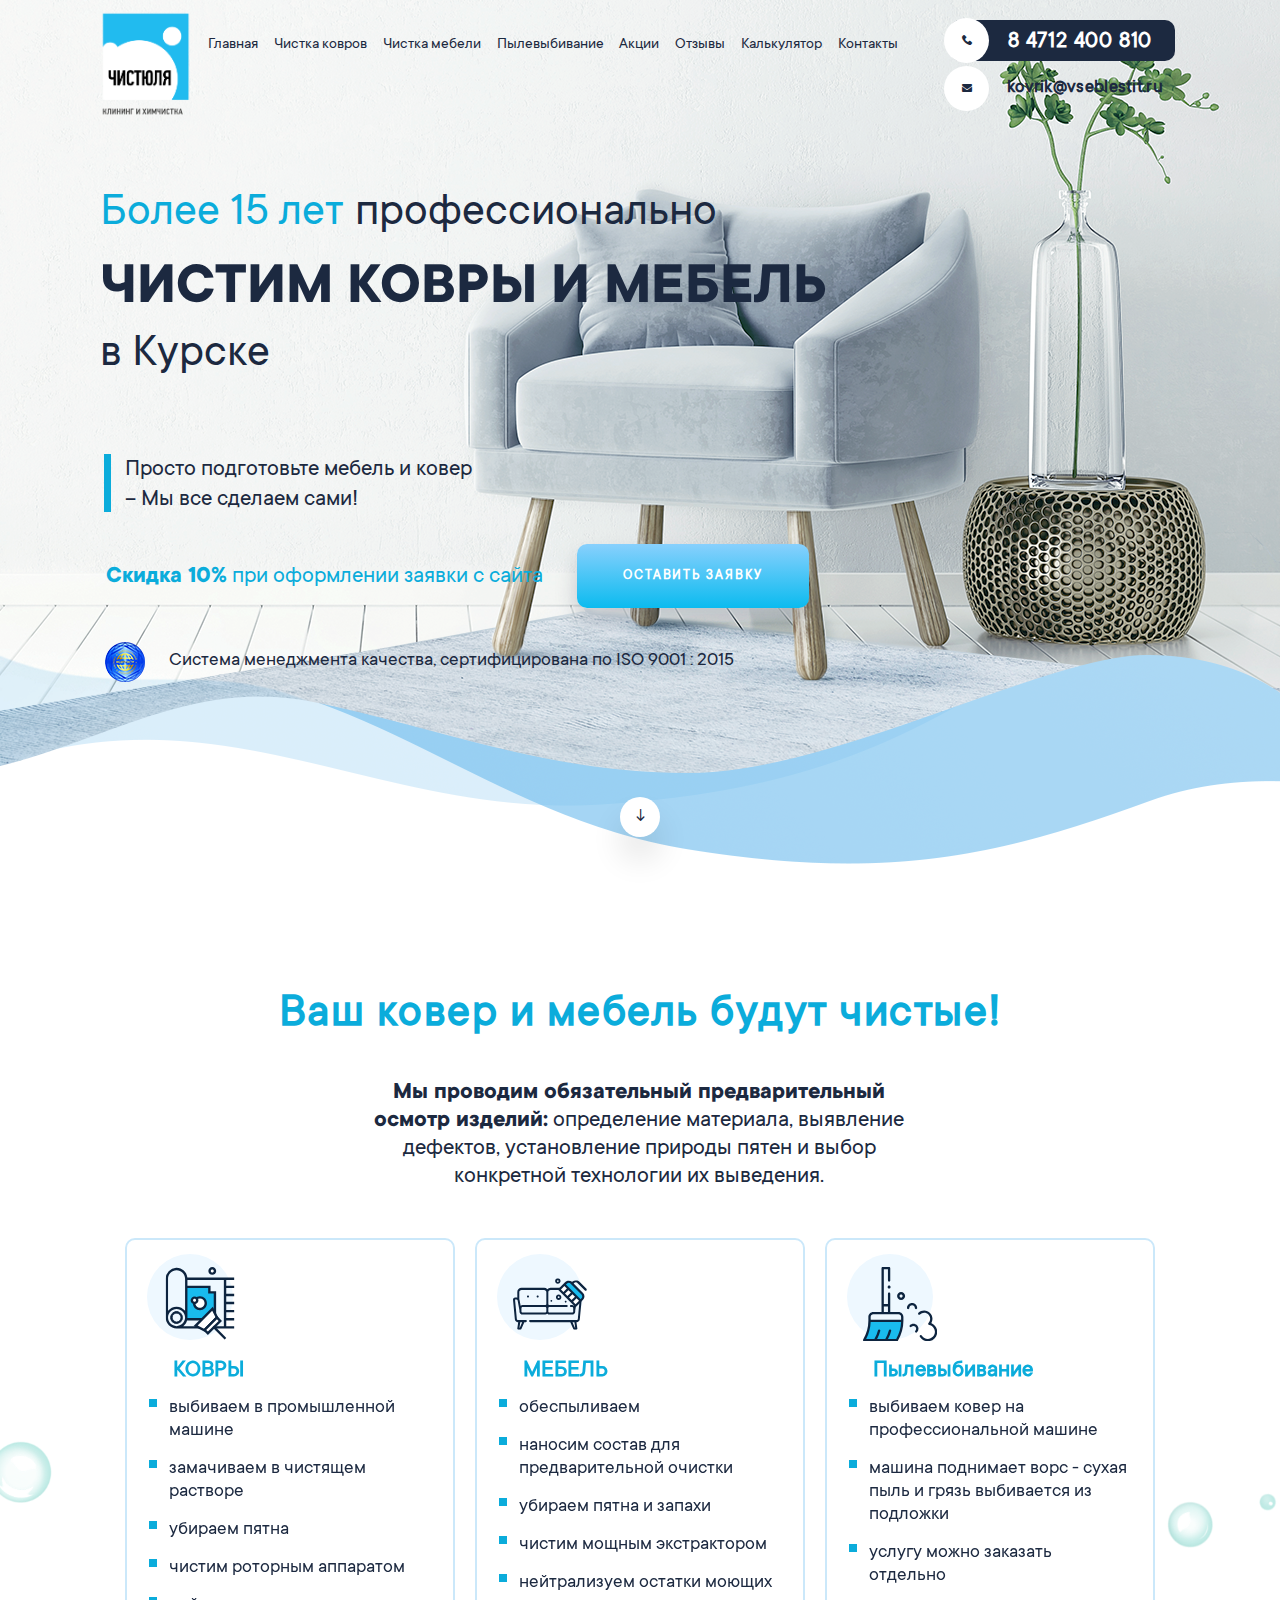
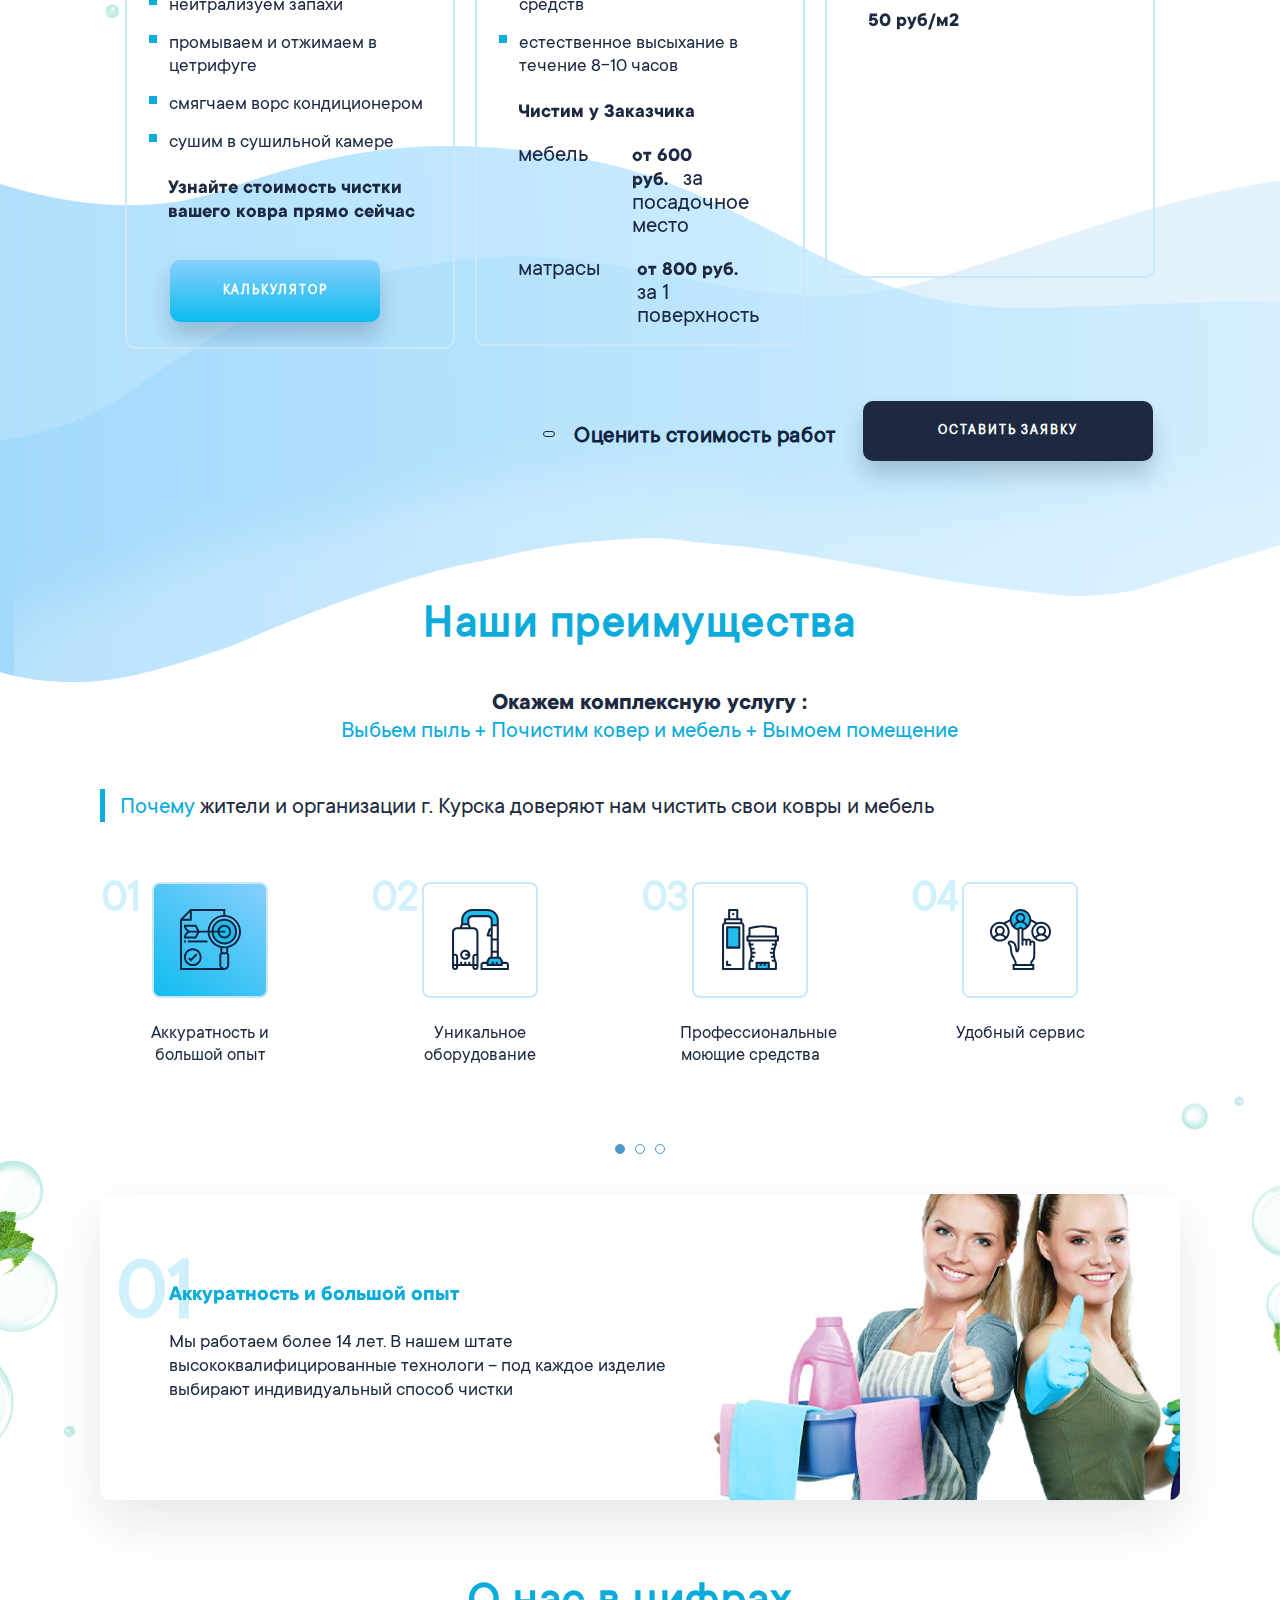
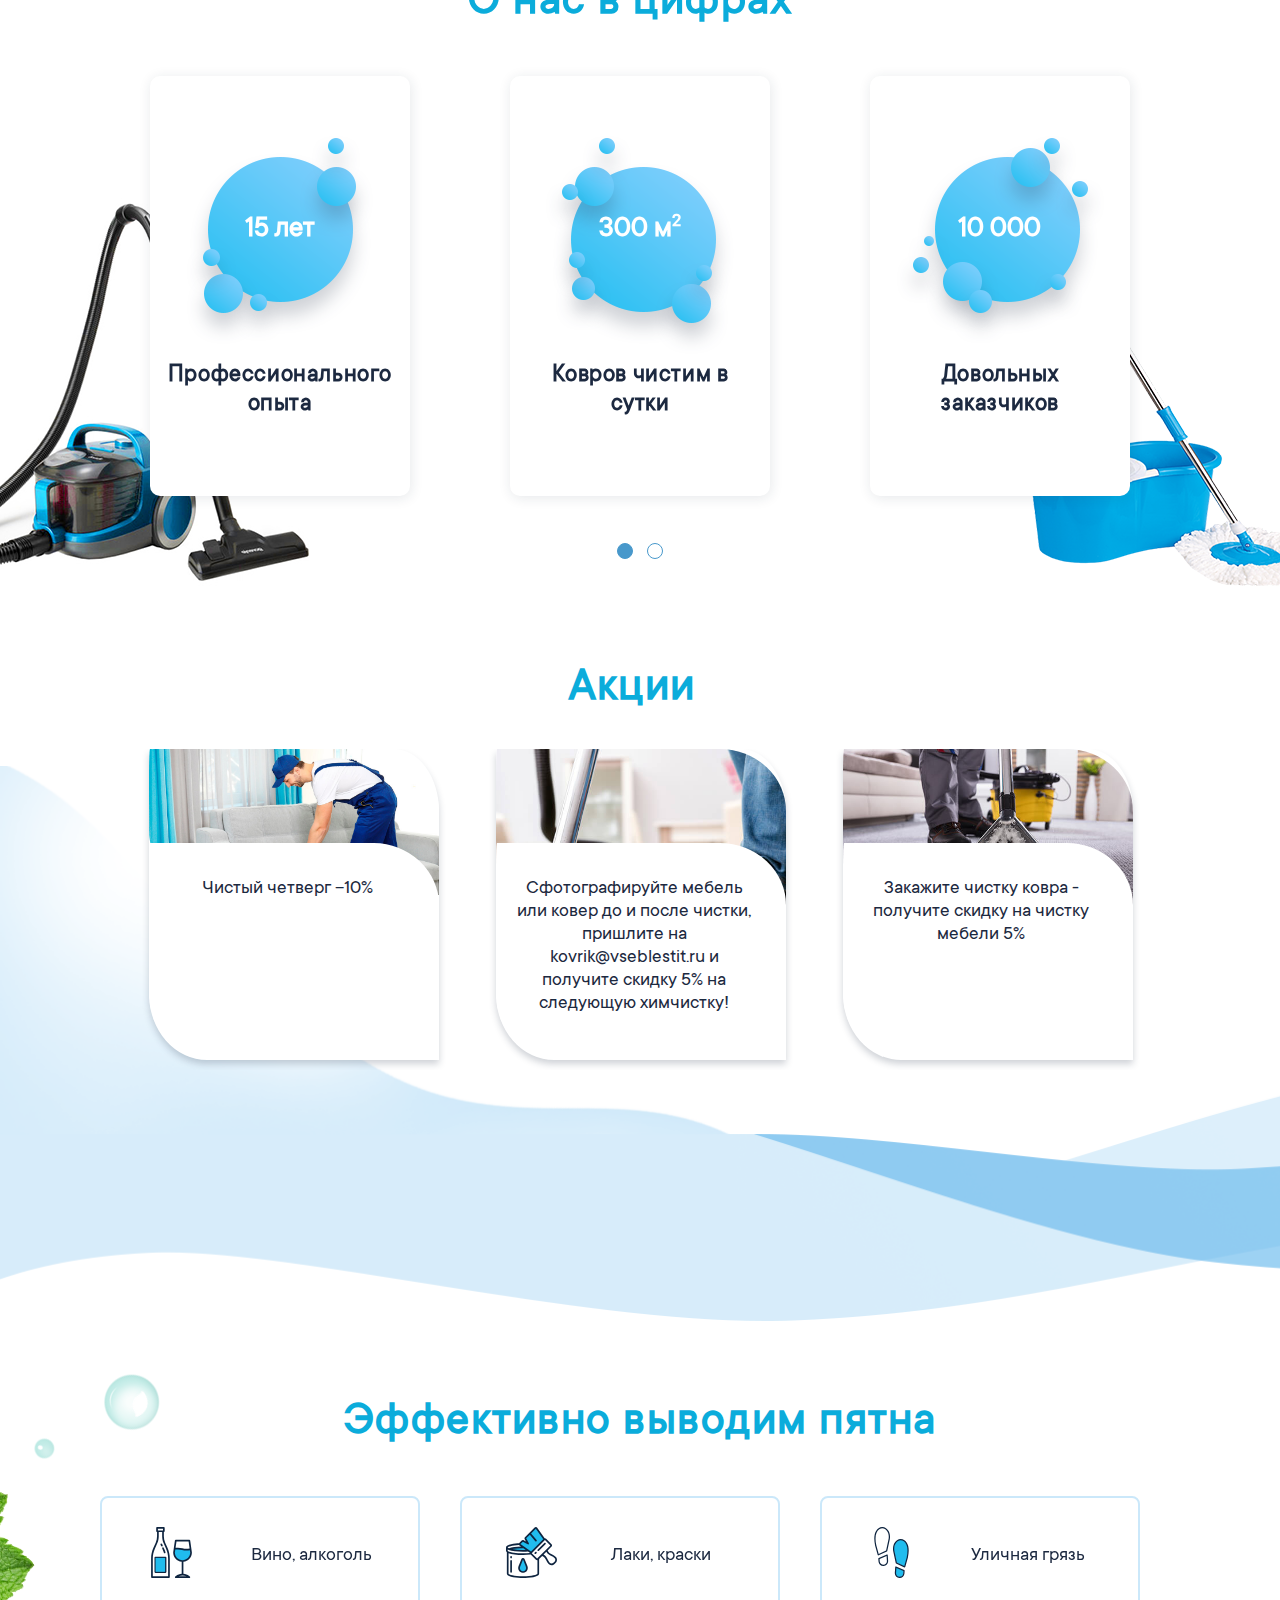
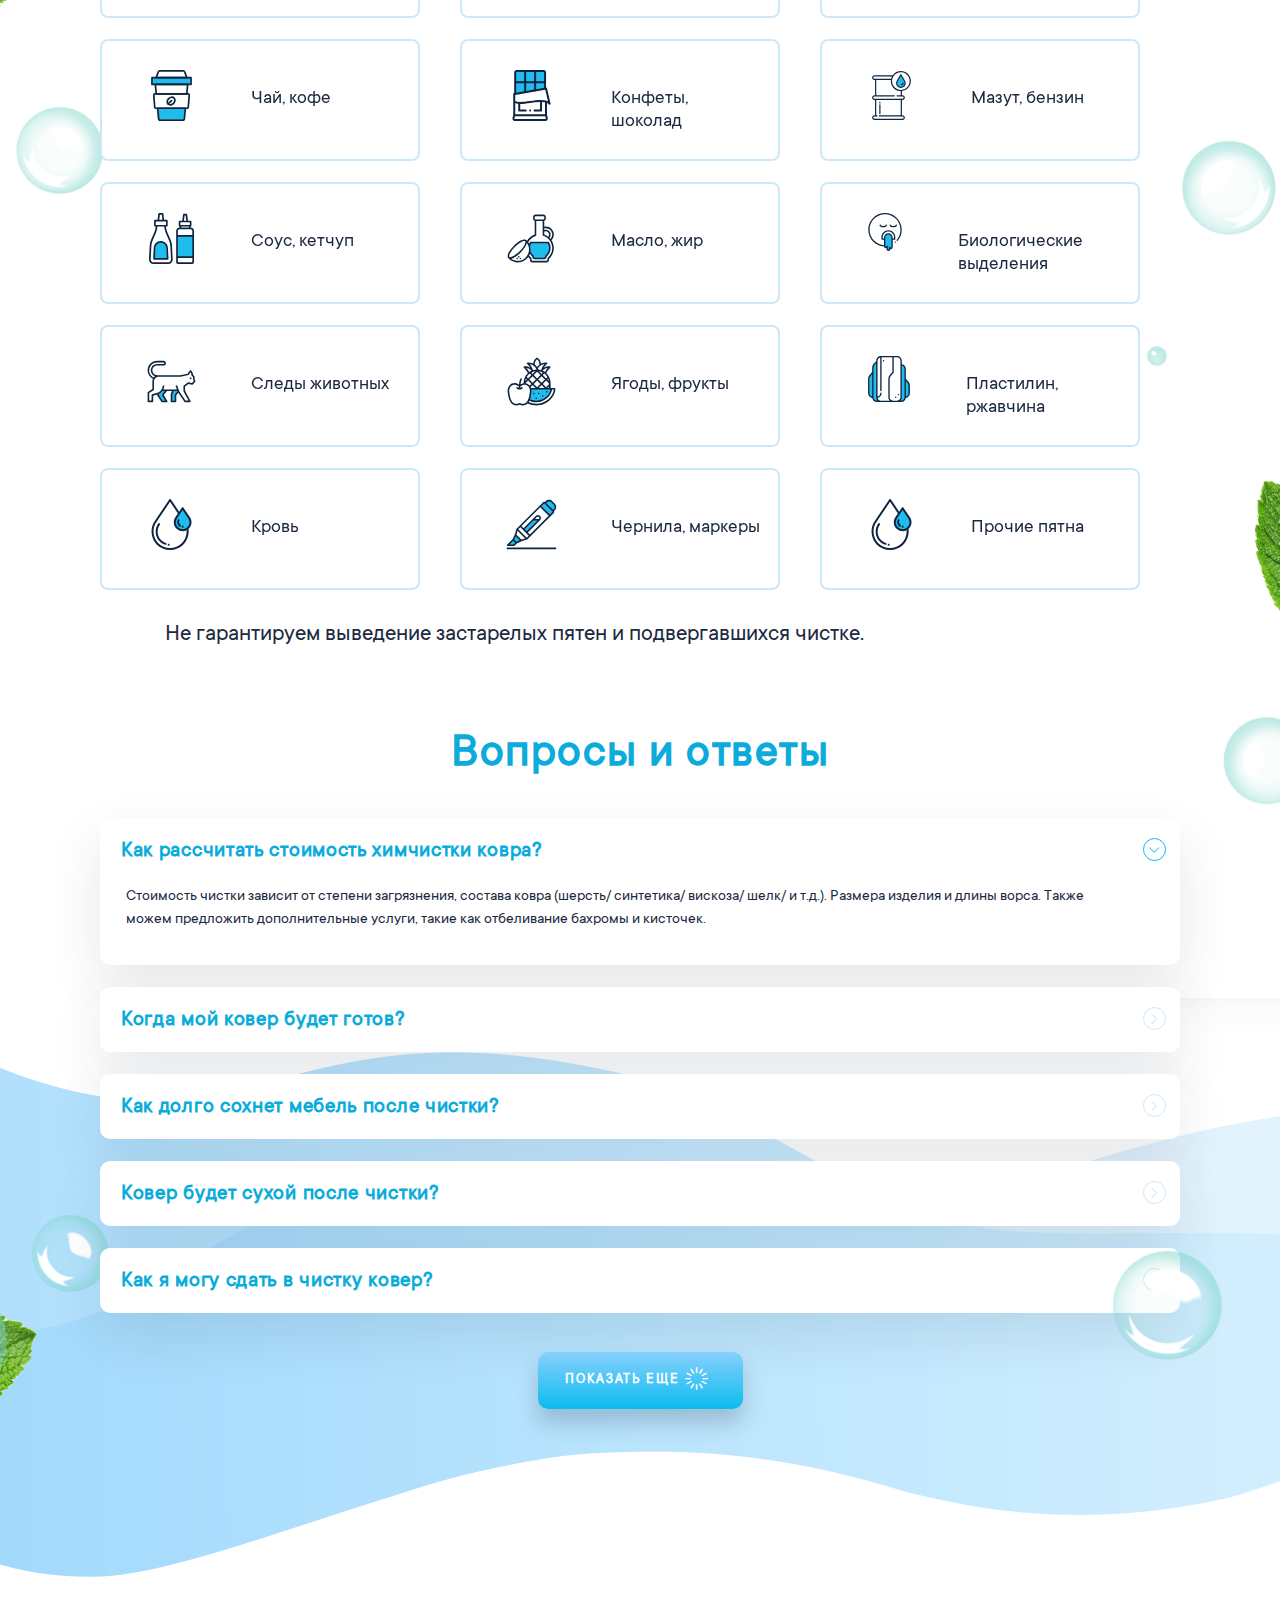
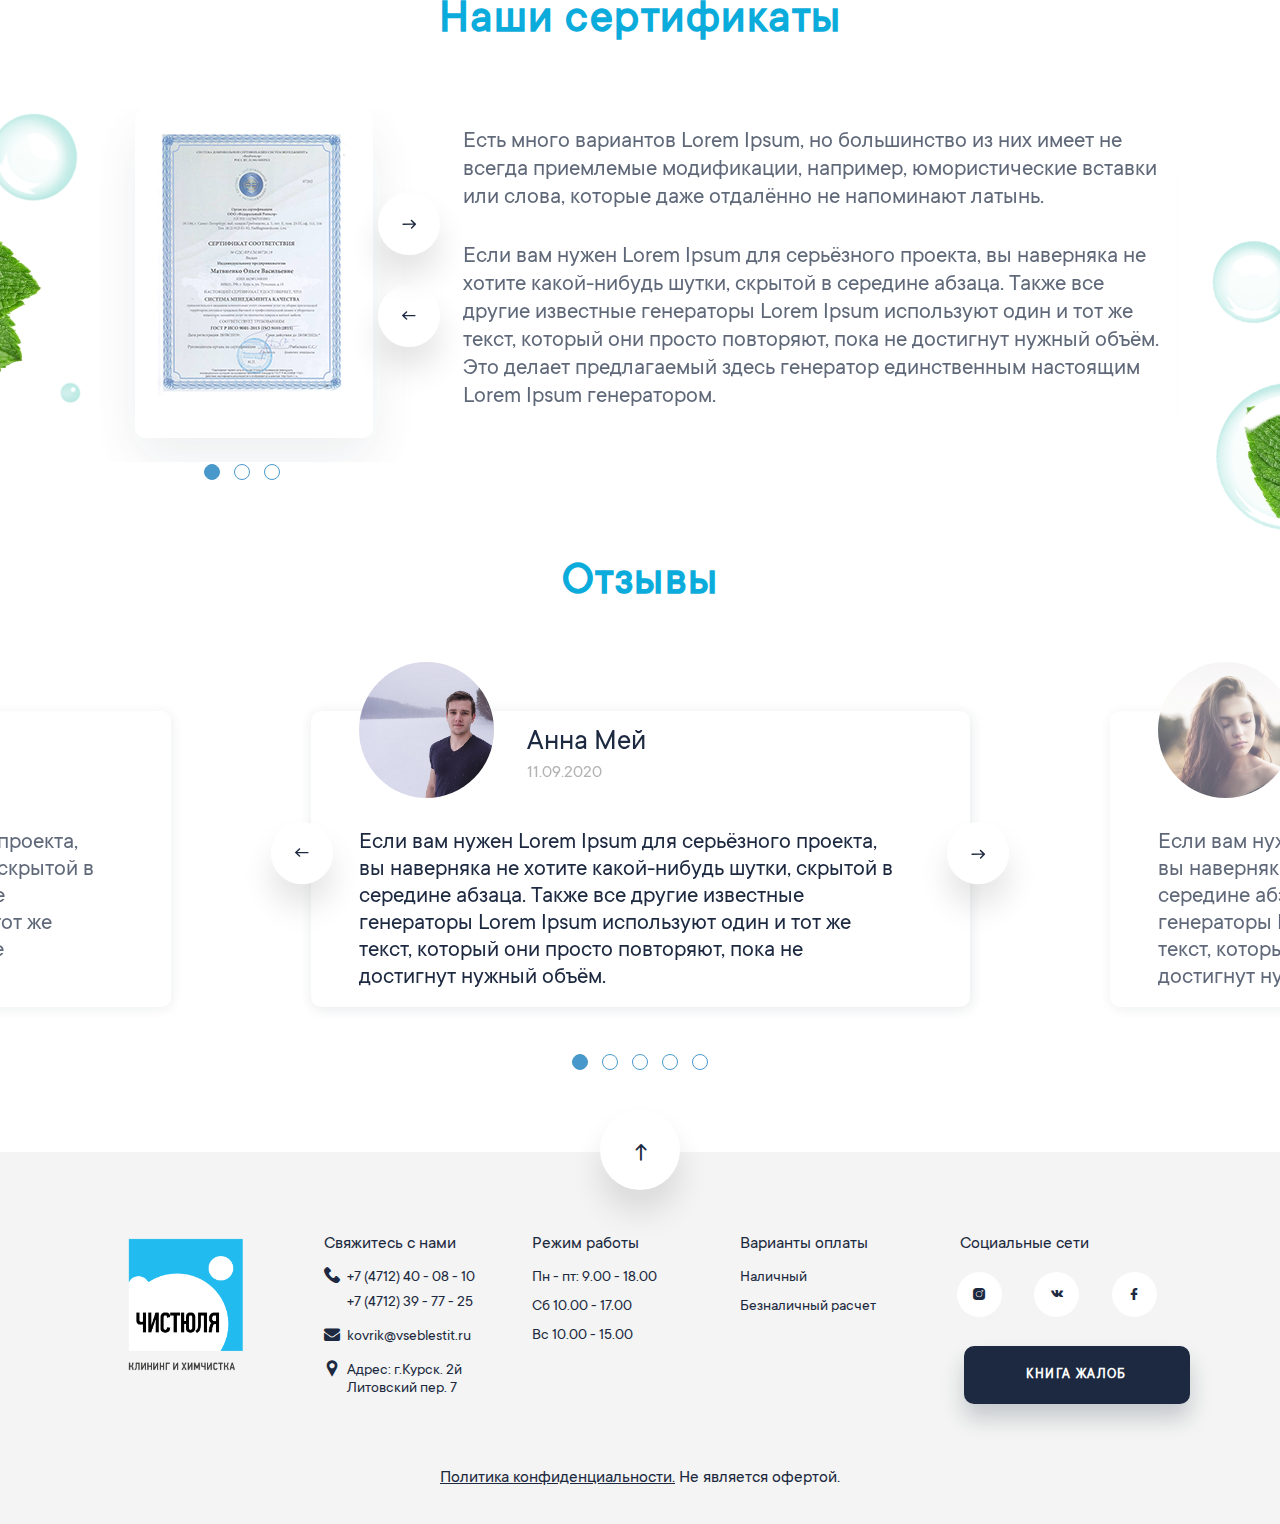
==== commit 43fe95f0: "24.11" ====
--- a/chistylya/markup/index.html
+++ b/chistylya/markup/index.html
@@ -476,7 +476,7 @@
               <p>
                 Lorem Ipsum - это текст-"рыба", часто используемый в печати и вэб-дизайне. Lorem Ipsum является стандартной "рыбой" для текстов на латинице с начала XVI века.
               </p>
-              <img src="img/Layer_29.png">
+              <img src="img/iso_3.jpg">
             </div>
           </div>
         </div>
--- a/chistylya/markup/css/home.min.css
+++ b/chistylya/markup/css/home.min.css
@@ -1 +1 @@
-.wrapper .banner{background-image:url(../img/banner_bg.png);background-repeat:no-repeat;background-position:center}.wrapper .banner .container .banner_content{padding:32px 0 165px}.wrapper .banner .container .banner_content p{font-size:18px;font-weight:400;font-style:normal;line-height:normal;text-align:left;letter-spacing:normal;color:#1c2940}.wrapper .banner .container .banner_content p span{font-size:18px;font-weight:400;font-style:normal;line-height:normal;margin:0 4px 0 0;letter-spacing:normal;color:#0bacdb}.wrapper .banner .container .banner_content p strong{font-family:'TTCommons-Bold';font-size:24px;font-weight:700;display:block;margin:3px 0 5px;text-transform:uppercase;color:#1c2940}.wrapper .banner .container .banner_content .sity{font-size:21px}.wrapper .banner .container .banner_content .about,.wrapper .banner .container .banner_content .about span{font-size:16px;font-weight:400;font-style:normal;line-height:normal;text-align:left;letter-spacing:normal;color:#1c2940}.wrapper .banner .container .banner_content .about{position:relative;padding:0 0 0 15px;margin:29px 0 0}.wrapper .banner .container .banner_content .about:before{position:absolute;left:0;width:1px;height:31px;content:'';background-color:#0bacdb}.wrapper .banner .container .banner_content .about span{display:block;margin:2px 0 0}.wrapper .banner .container .banner_content .btn_box{margin:34px 0 0}.wrapper .banner .container .banner_content .btn_box p,.wrapper .banner .container .banner_content .btn_box p strong{font-size:16px;font-weight:400;font-style:normal;line-height:normal;text-align:left;letter-spacing:normal;color:#0bacdb}.wrapper .banner .container .banner_content .btn_box p strong{font-family:'TTCommons-Bold';display:inline;text-transform:none}.wrapper .banner .container .banner_content .btn_box .btn{width:290px;margin:20px auto;padding:23px 56px;text-align:center;letter-spacing:1.9px;text-transform:uppercase}.wrapper .banner .container .banner_content .iso{display:flex;margin:14px 0;justify-content:flex-start}.wrapper .banner .container .banner_content .iso img{width:32px;height:32px}.wrapper .banner .container .banner_content .iso p,.wrapper .section_1 .container p{font-weight:400;font-style:normal;text-align:left;letter-spacing:normal;color:#1c2940}.wrapper .banner .container .banner_content .iso p{font-size:14px;line-height:normal;margin:0 0 0 20px}.wrapper .banner .container .down,.wrapper .section_1 .container .slider_1 .slick-dots li button,.wrapper .section_2 .container .tabs_block .slider_2 .slick-dots li button{display:none}.wrapper .section_1{position:relative;overflow:hidden;padding:0 0 65px}.wrapper .section_1 .container p{line-height:19px;margin:11px 0 0;padding:0 35px 0 0}.wrapper .section_1 .container p strong,.wrapper .section_2 .container p strong{font-family:'TTCommons-Bold';font-weight:700;line-height:19px}.wrapper .section_1 .container .slider_1{margin:30px 0 0}.wrapper .section_1 .container .slider_1 .slick-dots{display:flex;margin:34px auto 10px;justify-content:center}.wrapper .section_1 .container .slider_1 .slick-dots li,.wrapper .section_2 .container .tabs_block .slider_2 .slick-dots li{width:10px;height:10px;margin:0 5px;border:1px solid #4898cb;border-radius:50%;background:0 0}.wrapper .section_1 .container .slider_1 .slick-dots .slick-active{width:10px;height:10px;border:1px solid #4898cb;border-radius:50%;background:#4898cb}.wrapper .section_1 .container .slider_1 .slide{display:block;width:290px;min-height:640px;margin:0 auto;cursor:pointer;transition:.3s;border:2px solid #cbe8fa;border-radius:10px}.wrapper .section_1 .container .slider_1 .slide:hover{border:0;border-radius:10px;background-color:#fff;box-shadow:0 22px 54px rgba(28,41,64,.11)}.wrapper .section_1 .container .slider_1 .slide .slide_content{padding:28px 20px 12px}.wrapper .section_1 .container .slider_1 .slide .slide_content .img{position:relative;width:74px;height:74px}.wrapper .section_1 .container .slider_1 .slide .slide_content .img img{position:relative;z-index:2;width:49px;height:52px;transform:translate(18px,14px)}.wrapper .section_1 .container .slider_1 .slide .slide_content .img span{position:absolute;z-index:1;top:0;left:0;width:74px;height:74px;border-radius:50%;background-color:#eef8ff}.wrapper .section_1 .container .slider_1 .slide .slide_content h3,.wrapper .section_1 .container .slider_1 .slide .slide_content ul li{font-size:18px;font-weight:700;font-style:normal;line-height:normal;margin:15px 0 16px 24px;text-align:left;letter-spacing:normal;color:#0bacdb}.wrapper .section_1 .container .slider_1 .slide .slide_content ul li{font-size:16px;font-weight:400;position:relative;margin:0 0 18px;padding:0 10px 0 22px;color:#1c2940}.wrapper .section_1 .container .slider_1 .slide .slide_content ul li:before,.wrapper .section_2 .container .about:before{position:absolute;top:2px;left:2px;width:8px;height:8px;content:'';background-color:#0bacdb}.wrapper .section_1 .container .slider_1 .slide .slide_content p{margin:24px 0 10px;padding:0 10px 0 0}.wrapper .section_1 .container .slider_1 .slide .slide_content p strong,.wrapper .section_3 .container .slider_3 .slide p{font-size:18px;font-weight:700;font-style:normal;line-height:normal;text-align:left;letter-spacing:normal;color:#1c2940}.wrapper .section_1 .container .slider_1 .slide .slide_content .btn{display:block;min-width:210px;margin:32px auto 20px;padding:23px 49px;text-align:center;letter-spacing:1.9px}.wrapper .section_1 .container .slider_1 .slide .slide_content .about{display:flex;justify-content:space-between}.wrapper .section_1 .container .btn_block{display:flex;flex-direction:column;margin:34px 0 10px;flex-wrap:wrap;justify-content:center}.wrapper .section_1 .container .btn_block .btn_w{font-size:20px;font-weight:700;font-style:normal;line-height:normal;position:relative;margin:0 auto;padding:0 0 0 48px;cursor:pointer;transition:.3s;letter-spacing:.6px;color:#0e2440}.wrapper .section_1 .container .btn_block .btn_w:before{position:absolute;top:6px;left:19px;width:12px;height:6px;content:'';border:1px solid #1c2940;border-radius:3px}.wrapper .section_1 .container .btn_block .btn_w:hover{color:#0bacdb}.wrapper .section_1 .container .btn_block .btn_w:hover:before{border:1px solid #0bacdb}.wrapper .section_1 .container .btn_block .blue{min-width:290px;max-width:290px;margin:21px auto 0;padding:22px 50px;text-align:center;letter-spacing:1.9px}.wrapper .section_1 .bg,.wrapper .section_4 span,.wrapper .section_6 .bg{position:absolute;z-index:-1;bottom:0;display:block;width:100%;height:537px;background-image:url(../img/section_1_bg.png);background-repeat:no-repeat;background-position:-1377px 158px;background-size:auto}.wrapper .section_2{padding:15px 0}.wrapper .section_2 .container p{font-size:18px;font-weight:400;margin:17px 0 10px;text-align:left}.wrapper .section_2 .container p strong{font-size:18px;font-style:normal;line-height:normal;display:block;letter-spacing:normal;color:#1c2940}.wrapper .section_2 .container .about{font-size:16px;font-weight:400;font-style:normal;line-height:normal;position:relative;margin:24px 0 10px;padding:0 0 0 18px;text-align:left;letter-spacing:normal;color:#1c2940}.wrapper .section_2 .container .about:before{top:0;left:0;width:1px;height:48px}.wrapper .section_2 .container .about span,.wrapper .section_2 .container .tabs_block .tab_content .tab_item h4,.wrapper .section_2 .container p{font-style:normal;line-height:normal;letter-spacing:normal;color:#0bacdb}.wrapper .section_2 .container .tabs_block{margin:40px 0 10px}.wrapper .section_2 .container .tabs_block .slider_2 .slick-dots{display:flex;margin:0 auto 10px;justify-content:center}.wrapper .section_2 .container .tabs_block .slider_2 .slick-dots .slick-active{width:10px;height:10px;border:1px solid #4898cb;border-radius:50%;background:#4898cb}.wrapper .section_2 .container .tabs_block .slider_2 .slide{display:block;width:250px;margin:0 auto;cursor:pointer}.wrapper .section_2 .container .tabs_block .slider_2 .slide .tabs span,.wrapper .section_2 .container .tabs_block .tab_content .tab_item span{font-size:45px;font-weight:700;font-style:normal;line-height:normal;position:absolute;top:-7px;left:3px;text-align:left;letter-spacing:normal;opacity:.19;color:#0bbbef}.wrapper .section_2 .container .tabs_block .slider_2 .slide .tabs .img{width:116px;height:116px;margin:10px auto 0;padding:25px 10px;border:2px solid #cbe8fa;border-radius:8px;background-color:#fff}.wrapper .section_2 .container .tabs_block .slider_2 .slide .tabs .img svg,.wrapper .section_2 .container .tabs_block .slider_2 .slide.active .tabs .img svg{display:block;width:61px;height:61px;margin:0 auto}.wrapper .section_2 .container .tabs_block .slider_2 .slide .tabs p,.wrapper .section_2 .container .tabs_block .tab_content .tab_item p{font-size:18px;font-weight:400;font-style:normal;line-height:normal;margin:20px 0 10px;text-align:center;letter-spacing:normal;color:#1c2940}.wrapper .section_2 .container .tabs_block .slider_2 .slide .tabs,.wrapper .section_2 .container .tabs_block .slider_2 .slide.active .tabs,.wrapper .section_3 .container .slider_3{position:relative}.wrapper .section_2 .container .tabs_block .slider_2 .slide.active .tabs .img{background-color:#6abaed;background-image:linear-gradient(38deg,#10bcef 0%,#86cffd 99%,#86cffd 100%)}.wrapper .section_2 .container .tabs_block .tab_content{margin:30px auto 10px}.wrapper .section_2 .container .tabs_block .tab_content .tab_item{position:relative;display:none;overflow:hidden;padding:34px 16px 114px 46px;border-radius:10px;background-color:#fff;box-shadow:0 22px 54px rgba(28,41,64,.11)}.wrapper .section_2 .container .tabs_block .tab_content .tab_item.active{display:block}.wrapper .section_2 .container .tabs_block .tab_content .tab_item span{font-size:60px;z-index:0;top:16px;left:20px;width:65px;height:39px}.wrapper .section_2 .container .tabs_block .tab_content .tab_item h4{font-family:'TTCommons-Bold';font-size:24px;font-weight:700;position:relative;z-index:1}.wrapper .section_2 .container .tabs_block .tab_content .tab_item p{font-size:20px;line-height:24px;position:relative;z-index:1;margin:12px 0 10px;text-align:left}.wrapper .section_2 .container .tabs_block .tab_content .tab_item img{position:absolute;z-index:0;right:-21px;bottom:0;width:auto;max-width:77%;height:auto}.wrapper .section_3{overflow:hidden;padding:20px 0 15px}.wrapper .section_3 .container .slider_3 .slick-dots{margin:20px auto 10px}.wrapper .section_3 .container .slider_3 .slick-list{overflow:auto}.wrapper .section_3 .container .slider_3 .slick-slide{display:block;width:290px;margin:0 auto}.wrapper .section_3 .container .slider_3 .slide{width:275px;margin:20px auto;padding:1px 11px 40px 10px;border-radius:10px;background-color:#fff;box-shadow:1px 2px 13px rgba(28,41,64,.11)}.wrapper .section_3 .container .slider_3 .slide .img{position:relative;margin:0 auto;padding:29px 9px 0 12px}.wrapper .section_3 .container .slider_3 .slide .img img{display:block;width:auto;height:192px;margin:0 auto}.wrapper .section_3 .container .slider_3 .slide .img span{font-size:28px;font-weight:700;font-style:normal;line-height:normal;position:absolute;z-index:1;top:99px;left:50%;transform:translate(-50%,0);text-align:center;letter-spacing:normal;color:#fff}.wrapper .section_3 .container .slider_3 .slide p{padding:1px 0 6px 3px;text-align:center;letter-spacing:.6px}.wrapper .section_3 .container .slider_3:before{position:absolute;z-index:-1;bottom:-55px;left:-151px;width:100%;max-width:394px;height:100%;max-height:388px;content:'';background-image:url(../img/photo_7.png);background-repeat:no-repeat;background-size:contain}.wrapper .section_4{position:relative;overflow:hidden;padding:22px 0 110px}.wrapper .section_4 .container .slider_4{margin:26px auto 0}.wrapper .section_4 .container .slider_4 .slick-dots{margin:25px auto 10px}.wrapper .section_4 .container .slider_4 .slick-slide{display:block;width:290px;margin:0 auto}.wrapper .section_4 .container .slider_4 .slide{position:relative;width:290px;margin:0 auto;padding:0 0 55px;cursor:pointer;transition:.3s;border-radius:0 45px 0 58px/27px 62px 0 66px;box-shadow:0 5px 7px rgba(28,41,64,.21)}.wrapper .section_4 .container .slider_4 .slide img{position:relative;z-index:0;width:auto;height:248px;border-radius:1px 66px 0 58px/27px 62px 0 66px;-o-object-fit:cover;object-fit:cover}.wrapper .section_4 .container .slider_4 .slide .text{position:absolute;z-index:1;bottom:0;width:100%;min-height:108px;padding:19px 43px 25px 33px;transition:.3s;transform:translate(0,1px);border-radius:1px 66px 0 58px/27px 62px 0 66px;background:#fff}.wrapper .section_4 .container .slider_4 .slide .text p,.wrapper .section_5 .container .slider_5 .slide .box p{font-size:14px;font-weight:500;font-style:normal;line-height:normal;text-align:center;letter-spacing:normal;color:#1c2940}.wrapper .section_4 .container .slider_4 .slide:hover .text{background-color:#6abaed;background-image:linear-gradient(38deg,#10bcef 0%,#86cffd 99%,#86cffd 100%)}.wrapper .section_4 span,.wrapper .section_6 .bg{height:351px;background-image:url(../img/bg_section_4.png);background-position:-528px -3px;background-size:cover}.wrapper .section_5{overflow:hidden;padding:18px 0 10px}.wrapper .section_5 .container .slider_5{margin:27px 0 0}.wrapper .section_5 .container .slider_5 .slick-dots{margin:18px auto 24px}.wrapper .section_5 .container .slider_5 .slide .box{display:flex;width:291px;height:84px;margin:0 auto 16px;padding:15px 16px 16px 28px;border:2px solid #cbe8fa;border-radius:8px;background-color:#fff}.wrapper .section_5 .container .slider_5 .slide .box .img{width:48px;height:48px}.wrapper .section_5 .container .slider_5 .slide .box p{font-size:20px;font-weight:400;margin:18px 0 0 29px}.wrapper .section_5 .container p,.wrapper .section_6 .container .accordion .group h3{font-size:16px;font-weight:400;font-style:normal;line-height:normal;text-align:left;letter-spacing:normal;color:#1c2940}.wrapper .section_6{position:relative;overflow:hidden;padding:36px 0 90px}.wrapper .section_6 .container .accordion{margin:35px auto 0}.wrapper .section_6 .container .accordion .group{margin:0 0 11px;padding:16px 60px 18px 17px;cursor:pointer;border-radius:10px;background-color:#fff;box-shadow:0 22px 54px rgba(28,41,64,.11)}.wrapper .section_6 .container .accordion .group h3{font-size:18px;font-weight:700;position:relative;cursor:pointer;letter-spacing:.7px;color:#0bacdb}.wrapper .section_6 .container .accordion .group h3 .row{position:absolute;top:-2px;right:-45px;width:23px;height:23px;transition:.3s;border:1px solid #cbe8fa;border-radius:50%;background-color:#fff}.wrapper .section_6 .container .accordion .group h3 .row:before{font-family:'fontello';font-size:10px;position:absolute;top:50%;left:50%;margin:0 auto;content:'\e808';transition:.3s;transform:translate(-50%,-50%) rotate(0deg);color:#cbe8fa}.wrapper .section_6 .container .accordion .group h3.ui-state-active .row{border:1px solid #0bbbef}.wrapper .section_6 .container .accordion .group h3.ui-state-active .row:before{left:45%;transform:translate(-50%,-50%) rotate(90deg);color:#0bbbef}.wrapper .section_6 .container .accordion .group p,.wrapper .section_7 .container .slider_6 .slide .text_block p{font-size:16px;font-weight:400;font-style:normal;line-height:19px;text-align:left;letter-spacing:normal;color:#1c2940}.wrapper .section_6 .container .accordion .group p{height:auto;border:0;padding:14px 10px 0 0}.wrapper .section_6 .container .btn{display:table;min-width:289px;margin:42px auto 0;padding:15px 53px;text-align:center}.wrapper .section_6 .container .btn span{font-family:'TTCommons-Regular';font-size:14px;font-weight:700;position:relative;display:block;margin:0 auto;padding:0 35px 0 0;text-align:center;letter-spacing:1.9px;text-transform:uppercase;color:#fff}.wrapper .section_6 .container .btn span i{position:absolute;right:15px}.wrapper .section_6 .container .btn span i:before{font-size:23px}.wrapper .section_6 .bg{background-image:url(../img/bg_section_6.png);background-position:-226px 18px}.wrapper .section_7{padding:0 0 15px}.wrapper .section_7 .container .slider_6{position:relative;margin:35px 0 0}.wrapper .section_7 .container .slider_6 .slick-dots{position:absolute;z-index:2;top:220px;left:50%;transform:translate(-50%,-50%)}.wrapper .section_7 .container .slider_6 .slick-slide{opacity:.7}.wrapper .section_7 .container .slider_6 .slick-center{opacity:1}.wrapper .section_7 .container .slider_6 .slick-arrow{top:19%}.wrapper .section_7 .container .slider_6 .slide{width:275px;margin:0 auto}.wrapper .section_7 .container .slider_6 .slide .img{width:161px;height:223px;margin:0 auto;padding:21px 0 22px;border-radius:10px;background-color:#fff;box-shadow:0 22px 54px rgba(28,41,64,.11)}.wrapper .section_7 .container .slider_6 .slide .img img{width:130px;height:180px;margin:0 auto}.wrapper .section_7 .container .slider_6 .slide .text_block{margin:60px 0 20px}.wrapper .section_7 .container .slider_6 .slide .text_block p{margin:0 0 20px;padding:0 6px 0 0}.wrapper .section_8{padding:35px 0 88px}.wrapper .section_8 .slider_7{position:relative;margin:25px auto 0;padding:0 0 20px}.wrapper .section_8 .slider_7 .slick-arrow{top:auto;bottom:0}.wrapper .section_8 .slider_7 .slick-arrow.prev{left:31px}.wrapper .section_8 .slider_7 .slick-arrow.next{right:31px}.wrapper .section_8 .slider_7 .slick-dots{margin:26px auto 10px}.wrapper .section_8 .slider_7 .slick-slide{display:block;width:300px;margin:0 auto}.wrapper .section_8 .slider_7 .slide{width:275px;margin:20px 10px;padding:10px 11px 16px 10px;border-radius:10px;background-color:#fff;box-shadow:1px 2px 13px rgba(28,41,64,.11)}.wrapper .section_8 .slider_7 .slide .top{display:flex}.wrapper .section_8 .slider_7 .slide .top img{width:64px;height:64px;border-radius:50%;-o-object-fit:cover;object-fit:cover;align-self:center}.wrapper .section_8 .slider_7 .slide .top p,.wrapper .section_8 .slider_7 .slide .top p span{font-size:18px;font-weight:500;font-style:normal;line-height:normal;margin:10px 0 0 26px;text-align:left;letter-spacing:normal;color:#1c2940}.wrapper .section_8 .slider_7 .slide .top p span{font-size:14px;display:block;margin:3px 0 0;color:#b2b3b3}.wrapper .section_8 .slider_7 .slide .rewie{margin:9px 0 0}.wrapper .section_8 .slider_7 .slide .rewie p{font-size:16px;font-weight:400;font-style:normal;line-height:19px;text-align:left;letter-spacing:normal;color:#1c2940}.wrapper .section_8 .container .slick-arrow_group{position:absolute;bottom:-28px;left:0;width:100%}.wrapper .section_8 .container .slick-arrow_group .slick-arrow{top:auto;transform:translate(0,0)}.wrapper .section_8 .container .slick-arrow_group .slick-dots{top:auto;margin:17px 20px 0}@media (min-width:480px){.wrapper .section_1 .container p{font-weight:400;font-style:normal;line-height:19px;margin:11px 0 0;padding:0 35px 0 0;text-align:left;letter-spacing:normal;color:#1c2940}.wrapper .section_1 .container p strong{font-family:'TTCommons-Bold';font-weight:700;line-height:19px}.wrapper .section_1 .container .slider_1 .slide{width:350px}.wrapper .section_1 .bg{background-position:-647px 83px}.wrapper .section_4 span{background-position:-158px -43px}.wrapper .section_6 .bg{background-position:-130px 18px}.wrapper .section_7 .container .slider_6 .slide{width:450px}}@media (min-width:768px){.wrapper .section_1 .container .slider_1 .slide{width:366px}}@media (min-width:1024px){.wrapper .section_1 .container .btn_block{display:flex;flex-direction:row;margin:34px 0 10px;flex-wrap:wrap;justify-content:center}.wrapper .section_1 .container .btn_block .btn_w{width:auto;margin:22px 10px 0 0}.wrapper .section_1 .container .btn_block .blue{margin:0}.wrapper .section_5{overflow:hidden;padding:18px 0 10px}.wrapper .section_5 .container .slider_5 .slide .box{width:350px}.wrapper .section_4 span,.wrapper .section_6 .bg{background-position:0 0}.wrapper .section_7 .container .slider_6 .slick-arrow{top:27%}.wrapper .section_7 .container .slider_6 .slick-arrow.prev{left:27%}.wrapper .section_7 .container .slider_6 .slick-arrow.next{right:27%}.wrapper .section_7 .container .slider_6 .slick-dots{top:320px}.wrapper .section_7 .container .slider_6 .slide{width:770px}.wrapper .section_7 .container .slider_6 .slide .img{width:238px;height:329px}.wrapper .section_7 .container .slider_6 .slide .img img{width:193px;height:266px}.wrapper .section_8{padding:44px 0 110px}.wrapper .section_8 .slider_7{overflow:hidden;margin:50px auto 0}.wrapper .section_8 .slider_7 .slick-arrow.prev{top:50%;left:17%;transform:translate(-50%,-50%)}.wrapper .section_8 .slider_7 .slick-arrow.next{top:50%;right:14%;transform:translate(-50%,-50%)}.wrapper .section_8 .slider_7 .slick-dots{margin:5px auto 10px}.wrapper .section_8 .slider_7 .slick-track{width:auto}.wrapper .section_8 .slider_7 .slick-track:after,.wrapper .section_8 .slider_7 .slick-track:before{display:none}.wrapper .section_8 .slider_7 .slick-slide{display:inline-block;width:679px;margin:0 20px;opacity:.7}.wrapper .section_8 .slider_7 .slick-active{position:relative;z-index:2}.wrapper .section_8 .slider_7 .slick-center{position:relative;opacity:1}.wrapper .section_8 .slider_7 .slide{width:auto;margin:50px 10px 15px;padding:8px 40px 5px 18px}.wrapper .section_8 .slider_7 .slide .top{position:relative}.wrapper .section_8 .slider_7 .slide .top img{position:absolute;width:135px;height:136px;transform:translate(30px,-22px)}.wrapper .section_8 .slider_7 .slide .top p{font-size:30px;margin:0;padding:7px 0 0 198px}.wrapper .section_8 .slider_7 .slide .top p span{font-size:18px}.wrapper .section_8 .slider_7 .slide .rewie{margin:0;padding:46px 30px 10px}.wrapper .section_8 .slider_7 .slide .rewie p{font-size:24px;line-height:27px;display:-webkit-box;overflow:hidden;text-overflow:ellipsis;-webkit-line-clamp:4}.wrapper .section_8 .container .down{transform:translate(-50%,88px)}}@media (min-width:1280px){.wrapper .banner{width:100%;height:100%;background-position:initial;background-size:auto}.wrapper .banner .container .banner_content{padding:75px 0 270px}.wrapper .banner .container .banner_content .sity,.wrapper .banner .container .banner_content p{font-size:48px}.wrapper .banner .container .banner_content p span{font-size:48px;margin:0 12px 0 0}.wrapper .banner .container .banner_content p strong{font-size:60px;line-height:50px;margin:23px 0 13px}.wrapper .banner .container .banner_content .about{font-size:24px;margin:73px 0 10px;padding:0 0 0 25px}.wrapper .banner .container .banner_content .about:before{position:absolute;top:-2px;left:4px;width:7px;height:100%;content:'';background-color:#0bacdb}.wrapper .banner .container .banner_content .about span,.wrapper .section_1 .container p strong,.wrapper .section_2 .container .about span,.wrapper .section_2 .container p strong{font-size:24px}.wrapper .banner .container .banner_content .btn_box{display:flex;margin:30px 0 0;justify-content:flex-start}.wrapper .banner .container .banner_content .btn_box p{font-size:24px;margin:19px 34px 0 6px}.wrapper .banner .container .banner_content .btn_box p strong{font-size:24px;display:inline;margin:0}.wrapper .banner .container .banner_content .btn_box .btn{width:auto;min-width:230px;margin:0;padding:24px 46px}.wrapper .banner .container .banner_content .iso{margin:34px 0 15px 5px}.wrapper .banner .container .banner_content .iso img{width:40px;height:40px}.wrapper .banner .container .banner_content .iso p{font-size:20px;margin:8px 0 0 24px}.wrapper .banner .container .down{position:absolute;left:50%;display:block;width:40px;height:40px;cursor:pointer;transition:.3s;transform:translate(-50%,-130px);border-radius:50%;background-color:#fff;box-shadow:0 22px 32px rgba(0,0,0,.11)}.wrapper .banner .container .down:hover{background-image:linear-gradient(to top,#0bbbef 0%,#88d0fd 100%);box-shadow:0 14px 21px rgba(28,41,64,.21)}.wrapper .banner .container .down:hover i:before{color:#fff}.wrapper .banner .container .down i{position:absolute;top:50%;left:50%;transform:translate(-50%,-50%)}.wrapper .banner .container .down i:before{font-size:8px;transform:rotate(-90deg);color:#1c2940}.wrapper .section_1{position:relative;padding:21px 0 212px}.wrapper .section_1 .container p{font-size:24px;line-height:28px;margin:36px 0 0;padding:0 269px 0 267px;text-align:center}.wrapper .section_1 .container .slider_1{margin:47px 15px 9px}.wrapper .section_1 .container .slider_1 .slick-track{display:flex;justify-content:space-between}.wrapper .section_1 .container .slider_1 .slick-track:after,.wrapper .section_1 .container .slider_1 .slick-track:before,.wrapper .section_2 .container .tabs_block .slider_2 .slick-track:after,.wrapper .section_2 .container .tabs_block .slider_2 .slick-track:before{display:none}.wrapper .section_1 .container .slider_1 .slick-slide{width:370px!important}.wrapper .section_1 .container .slider_1 .slide{width:330px;height:100%;min-height:640px;margin:0 auto}.wrapper .section_1 .container .slider_1 .slide .slide_content{padding:14px 20px 5px}.wrapper .section_1 .container .slider_1 .slide .slide_content .img{position:relative;width:74px;height:74px}.wrapper .section_1 .container .slider_1 .slide .slide_content .img img{width:74px;height:74px;transform:translate(16px,13px)}.wrapper .section_1 .container .slider_1 .slide .slide_content .img span{width:86px;height:86px}.wrapper .section_1 .container .slider_1 .slide .slide_content h3{font-size:24px;margin:29px 0 12px 26px}.wrapper .section_1 .container .slider_1 .slide .slide_content ul{margin:0 0 22px}.wrapper .section_1 .container .slider_1 .slide .slide_content ul li{font-size:20px;margin:0 0 15px;padding:0 3px 0 22px}.wrapper .section_1 .container .slider_1 .slide .slide_content p{line-height:23px;margin:10px 0;padding:0 15px 0 21px;text-align:left}.wrapper .section_1 .container .slider_1 .slide .slide_content p strong{font-size:20px}.wrapper .section_1 .container .slider_1 .slide .slide_content .about p strong{padding:0 15px 0 6px}.wrapper .section_1 .container .slider_1 .slide .slide_content .btn{margin:35px 0 20px 23px}.wrapper .section_1 .container .btn_block{display:flex;margin:52px 27px 10px 0;flex-wrap:wrap;justify-content:flex-end}.wrapper .section_1 .container .btn_block .btn_w{font-size:24px;min-width:325px;margin:22px 12px 0 0}.wrapper .section_1 .container .btn_block .btn_w:before{top:8px;left:17px}.wrapper .section_1 .bg{background-position:0 0}.wrapper .section_1:before{position:absolute;top:36%;left:0;width:120px;height:198px;content:'';background-image:url(../img/bg_5.png);background-repeat:no-repeat;background-size:contain}.wrapper .section_1:after{top:40%;right:3px;width:110px;height:255px;background-image:url(../img/bg_6.png)}.wrapper .section_2{position:relative;padding:18px 0 0;transform:translate(0,-102px)}.wrapper .section_2 .container p{font-size:24px;margin:36px 0 20px;padding:0 0 0 18px;text-align:center}.wrapper .section_2 .container .about{font-size:24px;margin:43px 0 20px;padding:5px 0 0 20px}.wrapper .section_2 .container .about:before{width:5px;height:100%}.wrapper .section_2 .container .tabs_block{margin:50px 0 10px}.wrapper .section_2 .container .tabs_block .slider_2 .slick-track{display:flex;justify-content:space-between}.wrapper .section_2 .container .tabs_block .slider_2 .slick-slide{margin:0}.wrapper .section_2 .container .tabs_block .slider_2 .slide{width:200px;margin:0}.wrapper .section_2 .container .tabs_block .slider_2 .slide .tabs{width:180px;padding:0 0 0 40px}.wrapper .section_2 .container .tabs_block .slider_2 .slide .tabs span{font-size:45px;left:2px}.wrapper .section_2 .container .tabs_block .slider_2 .slide .tabs .img{margin:10px 0 26px 12px}.wrapper .section_2 .container .tabs_block .slider_2 .slide .tabs p{font-size:19px;padding:0}.wrapper .section_2 .container .tabs_block .tab_content{width:100%;max-width:1240px;margin:40px auto 10px;padding:0}.wrapper .section_2 .container .tabs_block .tab_content .tab_item{padding:90px 0 87px 69px}.wrapper .section_2 .container .tabs_block .tab_content .tab_item span{font-size:89px;top:55px;left:17px}.wrapper .section_2 .container .tabs_block .tab_content .tab_item h4,.wrapper .section_6 .container .accordion .group h3{font-size:22px}.wrapper .section_2 .container .tabs_block .tab_content .tab_item p{font-size:20px;width:51%;margin:22px 0 10px;padding:0}.wrapper .section_2 .container .tabs_block .tab_content .tab_item img{position:absolute;z-index:0;right:-70px;bottom:0;width:570px;height:100%;-o-object-fit:contain;object-fit:contain}.wrapper .section_1:after,.wrapper .section_2:after,.wrapper .section_2:before{position:absolute;content:'';background-repeat:no-repeat;background-size:contain}.wrapper .section_2:before{left:0;top:63%;width:138px;height:502px;background-image:url(../img/bg_1.png)}.wrapper .section_2:after{top:56%;right:0;width:99px;height:545px;background-image:url(../img/bg_2.png)}.wrapper .section_3{padding:0 0 39px;transform:translate(0,-36px)}.wrapper .section_3 .container .title{padding:0 20px 0 0}.wrapper .section_3 .container .slider_3{margin:25px 0 0}.wrapper .section_3 .container .slider_3 .slick-list{overflow:hidden}.wrapper .section_3 .container .slider_3 .slick-track{display:flex;width:1250px;margin:0 auto;justify-content:space-between}.wrapper .section_3 .container .slider_3 .slick-track:after,.wrapper .section_3 .container .slider_3 .slick-track:before,.wrapper .section_5 .container .slider_5 .slick-track:after,.wrapper .section_5 .container .slider_5 .slick-track:before{display:none}.wrapper .section_3 .container .slider_3 .slide{max-width:260px;min-height:420px;margin:20px auto 27px;padding:60px 0}.wrapper .section_3 .container .slider_3 .slide .img{position:relative;display:block;width:208px;height:211px;margin:0 auto 14px;padding:0}.wrapper .section_3 .container .slider_3 .slide .img img{width:auto;height:auto}.wrapper .section_3 .container .slider_3 .slide .img span{font-size:30px;top:77px;width:60%}.wrapper .section_3 .container .slider_3 .slide p{font-size:25px;padding:0 15px;text-align:center}.wrapper .section_3 .container .slider_3:before{bottom:-27px;left:-179px;width:394px;height:388px}.wrapper .section_3 .container .slider_3:after{position:absolute;z-index:-1;right:-140px;bottom:-27px;width:299px;height:341px;content:'';background-image:url(../img/photo_8.png);background-repeat:no-repeat;background-size:contain}.wrapper .section_4{padding:18px 0 256px}.wrapper .section_4 .container .title{padding:0 15px 0 0}.wrapper .section_4 .container .slider_4{margin:32px 20px 0}.wrapper .section_4 .container .slider_4 .slick-slide{width:383px}.wrapper .section_4 .container .slider_4 .slide{height:310px}.wrapper .section_4 .container .slider_4 .slide img{width:100%;height:auto}.wrapper .section_4 .container .slider_4 .slide .text{height:70%;min-height:147px;padding:35px 33px 25px 20px}.wrapper .section_4 .container .slider_4 .slide .text p{font-size:20px}.wrapper .section_4 span{height:560px;background-repeat:no-repeat;background-position:0 -5px;background-size:cover}.wrapper .section_5{padding:70px 0 40px}.wrapper .section_5 .container .slider_5{margin:45px 0 10px}.wrapper .section_5 .container .slider_5 .slick-track{display:flex;width:1080px!important;justify-content:space-between}.wrapper .section_5 .container .slider_5 .slick-slide{display:inline-block;width:100%}.wrapper .section_5 .container .slider_5 .slide .box{width:320px;min-height:122px;margin:0 0 21px;padding:29px 16px 15px 44px}.wrapper .section_5 .container .slider_5 .slide .box .img{width:51px;height:64px}.wrapper .section_5 .container .slider_5 .slide .box p{margin:18px 0 0 54px;text-align:left}.wrapper .section_5 .container p{font-size:24px;margin:0 0 0 65px}.wrapper .section_5:before{top:5%;left:0;width:160px;height:1160px;background-image:url(../img/bg_7.png)}.wrapper .section_5:after,.wrapper .section_5:before,.wrapper .section_6:before{position:absolute;content:'';background-repeat:no-repeat;background-size:auto}.wrapper .section_5:after{right:0;top:43%;width:134px;height:472px;background-image:url(../img/bg_8.png)}.wrapper .section_6{padding:39px 0 170px}.wrapper .section_6 .container .accordion{max-width:1240px;margin:35px auto 39px}.wrapper .section_6 .container .accordion .group{margin:0 0 22px;padding:22px 59px 18px 21px}.wrapper .section_6 .container .accordion .group p{line-height:23px;padding:21px 15px 15px 5px}.wrapper .section_6 .container .btn{display:table;min-width:205px;margin:0 auto;padding:15px 20px}.wrapper .section_6 .bg{height:581px;background-position:0 0}.wrapper .section_6:before{top:59%;left:0;width:110px;height:183px;background-image:url(../img/bg_20.png)}.wrapper .section_6:after{top:3%;right:-7px;width:175px;height:645px;background-image:url(../img/bg_22.png)}.wrapper .section_7{padding:15px 0 20px}.wrapper .section_7 .container .slider_6{max-width:1200px;margin:60px auto 0;padding:0 0 30px}.wrapper .section_7 .container .slider_6 .slick-dots{position:absolute;z-index:2;top:auto;bottom:2px;left:9%;transform:translate(0%,0%)}.wrapper .section_7 .container .slider_6 .slick-arrow.next{top:22%;right:auto;left:25%;transform:translate(8px,0)}.wrapper .section_7 .container .slider_6 .slick-arrow.prev{top:46%;left:25%;transform:translate(8px,0)}.wrapper .section_7 .container .slider_6 .slide{display:flex;width:auto;justify-content:space-between}.wrapper .section_7 .container .slider_6 .slide .img{width:238px;height:329px;margin:0 0 0 35px}.wrapper .section_7 .container .slider_6 .slide .img img{width:193px;height:266px}.wrapper .section_7 .container .slider_6 .slide .text_block{max-width:720px;margin:19px 0 20px 40px;padding:0 0 0 3px}.wrapper .section_7 .container .slider_6 .slide .text_block p{font-size:24px;line-height:28px;margin:0 0 31px}.wrapper .section_6:after,.wrapper .section_7:after,.wrapper .section_7:before{position:absolute;content:'';background-repeat:no-repeat;background-size:auto}.wrapper .section_7:before{left:0;top:25%;width:82px;height:291px;background-image:url(../img/bg_21.png)}.wrapper .section_7:after{top:49%;right:0;width:68px;height:290px;background-image:url(../img/bg_14.png)}.wrapper .section_8 .slider_7{overflow:hidden;margin:50px auto 0}.wrapper .section_8 .slider_7 .slick-arrow.prev{top:50%;left:23%;transform:translate(-50%,-50%)}.wrapper .section_8 .slider_7 .slick-arrow.next{top:50%;right:19%;transform:translate(-50%,-50%)}.wrapper .section_8 .slider_7 .slick-dots{margin:5px auto 10px}.wrapper .section_8 .slider_7 .slick-track{width:auto}.wrapper .section_8 .slider_7 .slick-track:after,.wrapper .section_8 .slider_7 .slick-track:before{display:none}.wrapper .section_8 .slider_7 .slick-slide{display:inline-block;width:679px;margin:0 60px;opacity:.7}.wrapper .section_8 .slider_7 .slick-active{position:relative;z-index:2}.wrapper .section_8 .slider_7 .slick-center{position:relative;opacity:1}.wrapper .section_8 .slider_7 .slide{margin:50px 10px 15px;padding:8px 40px 5px 18px}.wrapper .section_8 .slider_7 .slide .top{position:relative}.wrapper .section_8 .slider_7 .slide .top img{position:absolute;width:135px;height:136px;transform:translate(30px,-22px)}.wrapper .section_8 .slider_7 .slide .top p{font-size:30px;margin:0;padding:7px 0 0 198px}.wrapper .section_8 .slider_7 .slide .top p span{font-size:18px}.wrapper .section_8 .slider_7 .slide .rewie{margin:0;padding:46px 30px 10px}.wrapper .section_8 .slider_7 .slide .rewie p{font-size:24px;line-height:27px;display:-webkit-box;overflow:hidden;text-overflow:ellipsis;-webkit-line-clamp:4}.wrapper .section_8 .container .slick-arrow_group{position:absolute;bottom:-28px;left:50%;width:800px;transform:translate(-50%,0)}.wrapper .section_8 .container .slick-arrow_group .slick-arrow.prev{position:absolute;top:0;left:0;transform:translate(50%,-306%)}.wrapper .section_8 .container .slick-arrow_group .slick-arrow.next{position:absolute;top:0;right:0;transform:translate(-50%,-306%)}.wrapper .section_8 .container .slick-arrow_group .slick-dots{top:auto;margin:17px 20px 0}}@media (min-width:1920px){.wrapper .banner{width:100%;height:100%;background-position:inherit;background-size:cover}.wrapper .banner .container .banner_content{padding:75px 0 257px}.wrapper .banner .container .banner_content .sity,.wrapper .banner .container .banner_content p{font-size:48px}.wrapper .banner .container .banner_content p span{font-size:48px;margin:0 12px 0 0}.wrapper .banner .container .banner_content p strong{font-size:60px;line-height:50px;margin:23px 0 13px}.wrapper .banner .container .banner_content .about{font-size:24px;margin:73px 0 10px;padding:0 0 0 25px}.wrapper .banner .container .banner_content .about:before{position:absolute;top:-2px;left:4px;width:7px;height:100%;content:'';background-color:#0bacdb}.wrapper .banner .container .banner_content .about span,.wrapper .section_1 .container p strong,.wrapper .section_2 .container .about span,.wrapper .section_2 .container p strong{font-size:24px}.wrapper .banner .container .banner_content .btn_box{display:flex;margin:30px 0 0;justify-content:flex-start}.wrapper .banner .container .banner_content .btn_box p{font-size:24px;margin:19px 34px 0 6px}.wrapper .banner .container .banner_content .btn_box p strong{font-size:24px;display:inline;margin:0}.wrapper .banner .container .banner_content .btn_box .btn{width:auto;min-width:230px;margin:0;padding:24px 46px}.wrapper .banner .container .banner_content .iso{margin:34px 0 15px 5px}.wrapper .banner .container .banner_content .iso img{width:40px;height:40px}.wrapper .banner .container .banner_content .iso p{font-size:20px;margin:8px 0 0 24px}.wrapper .banner .container .down{width:80px;height:80px;transform:translate(-50%,-92px)}.wrapper .banner .container .down i:before{font-size:11px}.wrapper .section_1{position:relative;padding:21px 0 212px}.wrapper .section_1 .container p{font-size:24px;line-height:28px;margin:36px 0 0;padding:0 269px 0 267px;text-align:center}.wrapper .section_1 .container .slider_1{margin:47px 15px 9px}.wrapper .section_1 .container .slider_1 .slick-track{display:flex;justify-content:space-between}.wrapper .section_1 .container .slider_1 .slick-track:after,.wrapper .section_1 .container .slider_1 .slick-track:before,.wrapper .section_2 .container .tabs_block .slider_2 .slick-track:after,.wrapper .section_2 .container .tabs_block .slider_2 .slick-track:before{display:none}.wrapper .section_1 .container .slider_1 .slick-slide{width:370px!important}.wrapper .section_1 .container .slider_1 .slide{width:370px;height:100%;min-height:640px;margin:0 auto}.wrapper .section_1 .container .slider_1 .slide .slide_content{padding:14px 20px 5px}.wrapper .section_1 .container .slider_1 .slide .slide_content .img{position:relative;width:74px;height:74px}.wrapper .section_1 .container .slider_1 .slide .slide_content .img img{width:74px;height:74px;transform:translate(16px,13px)}.wrapper .section_1 .container .slider_1 .slide .slide_content .img span{width:86px;height:86px}.wrapper .section_1 .container .slider_1 .slide .slide_content h3{font-size:24px;margin:29px 0 12px 26px}.wrapper .section_1 .container .slider_1 .slide .slide_content ul{margin:0 0 22px}.wrapper .section_1 .container .slider_1 .slide .slide_content ul li{font-size:20px;margin:0 0 15px;padding:0 3px 0 22px}.wrapper .section_1 .container .slider_1 .slide .slide_content p{line-height:23px;margin:10px 0;padding:0 15px 0 21px;text-align:left}.wrapper .section_1 .container .slider_1 .slide .slide_content p strong{font-size:20px}.wrapper .section_1 .container .slider_1 .slide .slide_content .about p strong{padding:0 15px 0 6px}.wrapper .section_1 .container .slider_1 .slide .slide_content .btn{margin:35px 0 20px 23px}.wrapper .section_1 .container .btn_block{display:flex;margin:72px 27px 10px 0;flex-wrap:wrap;justify-content:flex-end}.wrapper .section_1 .container .btn_block .btn_w{font-size:24px;min-width:325px;margin:17px 12px 0 0}.wrapper .section_1 .container .btn_block .btn_w:before{top:8px;left:17px}.wrapper .section_1 .bg,.wrapper .section_4 span,.wrapper .section_6 .bg{background-position:center;background-size:cover}.wrapper .section_1:before{position:absolute;top:36%;left:0;width:172px;height:255px;content:'';background-image:url(../img/bg_5.png);background-repeat:no-repeat;background-size:auto}.wrapper .section_1:after{top:40%;right:-24px;width:172px;height:255px;background-image:url(../img/bg_6.png)}.wrapper .section_2{position:relative;padding:18px 0 0;transform:translate(0,-102px)}.wrapper .section_2 .container p{font-size:24px;margin:36px 0 20px;padding:0 0 0 18px;text-align:center}.wrapper .section_2 .container .about{font-size:24px;margin:43px 0 20px 38px;padding:5px 0 0 20px}.wrapper .section_2 .container .about:before{width:5px;height:100%}.wrapper .section_2 .container .tabs_block{margin:50px 0 10px 45px}.wrapper .section_2 .container .tabs_block .slider_2 .slick-track{display:flex;justify-content:space-between}.wrapper .section_2 .container .tabs_block .slider_2 .slick-slide{margin:0}.wrapper .section_2 .container .tabs_block .slider_2 .slide{width:200px;margin:0}.wrapper .section_2 .container .tabs_block .slider_2 .slide .tabs{width:180px;padding:0 0 0 40px}.wrapper .section_2 .container .tabs_block .slider_2 .slide .tabs span{font-size:45px;left:2px}.wrapper .section_2 .container .tabs_block .slider_2 .slide .tabs .img{margin:10px 0 26px 12px}.wrapper .section_2 .container .tabs_block .slider_2 .slide .tabs p{font-size:19px;padding:0}.wrapper .section_2 .container .tabs_block .tab_content{width:100%;max-width:1240px;margin:55px auto 10px;padding:0}.wrapper .section_2 .container .tabs_block .tab_content .tab_item{padding:74px 0 111px 69px}.wrapper .section_2 .container .tabs_block .tab_content .tab_item span{font-size:89px;top:40px;left:17px}.wrapper .section_2 .container .tabs_block .tab_content .tab_item h4,.wrapper .section_6 .container .accordion .group h3{font-size:22px}.wrapper .section_2 .container .tabs_block .tab_content .tab_item p{font-size:20px;width:51%;margin:22px 0 10px;padding:0}.wrapper .section_2 .container .tabs_block .tab_content .tab_item img,.wrapper .section_3 .container .slider_3 .slide .img img{width:auto;height:auto}.wrapper .section_1:after,.wrapper .section_2:after,.wrapper .section_2:before{position:absolute;content:'';background-repeat:no-repeat;background-size:auto}.wrapper .section_2:before{left:0;top:68%;width:248px;height:502px;background-image:url(../img/bg_1.png)}.wrapper .section_2:after{top:56%;right:0;width:209px;height:545px;background-image:url(../img/bg_2.png)}.wrapper .section_3{padding:0 0 39px;transform:translate(0,-36px)}.wrapper .section_3 .container .title{padding:0 20px 0 0}.wrapper .section_3 .container .slider_3{margin:25px 0 0}.wrapper .section_3 .container .slider_3 .slick-list{overflow:hidden}.wrapper .section_3 .container .slider_3 .slick-track{display:flex;width:1250px;margin:0 auto;justify-content:space-between}.wrapper .section_3 .container .slider_3 .slick-track:after,.wrapper .section_3 .container .slider_3 .slick-track:before,.wrapper .section_4 .container .slider_4 .slick-track:after,.wrapper .section_4 .container .slider_4 .slick-track:before,.wrapper .section_5 .container .slider_5 .slick-track:after,.wrapper .section_5 .container .slider_5 .slick-track:before{display:none}.wrapper .section_3 .container .slider_3 .slide{max-width:296px;min-height:420px;margin:20px auto 27px;padding:60px 0}.wrapper .section_3 .container .slider_3 .slide .img{position:relative;display:block;width:208px;height:211px;margin:0 auto 14px;padding:0}.wrapper .section_3 .container .slider_3 .slide .img span{font-size:30px}.wrapper .section_3 .container .slider_3 .slide p{font-size:25px;padding:0 15px;text-align:center}.wrapper .section_3 .container .slider_3:before{bottom:-27px;left:-179px;width:394px;height:388px}.wrapper .section_3 .container .slider_3:after{position:absolute;z-index:-1;right:-140px;bottom:-27px;width:299px;height:341px;content:'';background-image:url(../img/photo_8.png);background-repeat:no-repeat;background-size:contain}.wrapper .section_4{padding:18px 0 256px}.wrapper .section_4 .container .title{padding:0 15px 0 0}.wrapper .section_4 .container .slider_4{margin:32px 20px 0}.wrapper .section_4 .container .slider_4 .slick-slide{width:383px!important}.wrapper .section_4 .container .slider_4 .slick-track{display:flex;justify-content:space-between}.wrapper .section_4 .container .slider_4 .slide{overflow:hidden;width:383px;height:274px}.wrapper .section_4 .container .slider_4 .slide img{width:100%;height:auto}.wrapper .section_4 .container .slider_4 .slide .text{min-height:147px;padding:35px 33px 25px 20px}.wrapper .section_4 .container .slider_4 .slide .text p{font-size:20px}.wrapper .section_4 span{height:560px;background-repeat:no-repeat}.wrapper .section_5{padding:70px 0 40px}.wrapper .section_5 .container .slider_5{margin:45px 50px 10px 64px}.wrapper .section_5 .container .slider_5 .slick-track{display:flex;width:1185px!important;justify-content:space-between}.wrapper .section_5 .container .slider_5 .slick-slide{display:inline-block;width:100%}.wrapper .section_5 .container .slider_5 .slide .box{width:360px;min-height:122px;margin:0 0 21px;padding:29px 16px 15px 44px}.wrapper .section_5 .container .slider_5 .slide .box .img{width:51px;height:64px}.wrapper .section_5 .container .slider_5 .slide .box p{margin:18px 0 0 54px;text-align:left}.wrapper .section_5 .container p{font-size:24px;margin:0 0 0 65px}.wrapper .section_5:before{top:5%;left:0;width:160px;height:1160px;background-image:url(../img/bg_7.png)}.wrapper .section_5:after,.wrapper .section_5:before,.wrapper .section_6:before{position:absolute;content:'';background-repeat:no-repeat;background-size:auto}.wrapper .section_5:after{right:0;top:43%;width:134px;height:472px;background-image:url(../img/bg_8.png)}.wrapper .section_6{padding:39px 0 170px}.wrapper .section_6 .container .accordion{max-width:1240px;margin:35px auto 39px}.wrapper .section_6 .container .accordion .group{margin:0 0 22px;padding:22px 59px 18px 21px}.wrapper .section_6 .container .accordion .group p{line-height:23px;padding:21px 15px 15px 5px}.wrapper .section_6 .container .btn{display:table;min-width:205px;margin:0 auto;padding:15px 20px}.wrapper .section_6 .bg{height:581px}.wrapper .section_6:before{top:59%;left:0;width:110px;height:183px;background-image:url(../img/bg_20.png)}.wrapper .section_6:after{top:3%;right:-7px;width:175px;height:645px;background-image:url(../img/bg_22.png)}.wrapper .section_7{padding:15px 0 20px}.wrapper .section_7 .container .slider_6{max-width:1200px;margin:60px auto 0;padding:0 0 30px}.wrapper .section_7 .container .slider_6 .slick-dots{position:absolute;z-index:2;top:auto;bottom:2px;left:9%;transform:translate(0%,0%)}.wrapper .section_7 .container .slider_6 .slick-arrow.next{top:22%;right:auto;left:25%;transform:translate(8px,0)}.wrapper .section_7 .container .slider_6 .slick-arrow.prev{top:46%;left:25%;transform:translate(8px,0)}.wrapper .section_7 .container .slider_6 .slide{display:flex;justify-content:space-between}.wrapper .section_7 .container .slider_6 .slide .img{width:238px;height:329px;margin:0 0 0 35px}.wrapper .section_7 .container .slider_6 .slide .img img{width:193px;height:266px}.wrapper .section_7 .container .slider_6 .slide .text_block{max-width:720px;margin:19px 0 20px 40px;padding:0 0 0 3px}.wrapper .section_7 .container .slider_6 .slide .text_block p{font-size:24px;line-height:28px;margin:0 0 31px}.wrapper .section_6:after,.wrapper .section_7:after,.wrapper .section_7:before{position:absolute;content:'';background-repeat:no-repeat;background-size:auto}.wrapper .section_7:before{left:0;top:25%;width:82px;height:291px;background-image:url(../img/bg_21.png)}.wrapper .section_7:after{top:49%;right:0;width:68px;height:290px;background-image:url(../img/bg_14.png)}.wrapper .section_8{padding:44px 0 175px}.wrapper .section_8 .slider_7{overflow:hidden;margin:50px auto 0}.wrapper .section_8 .slider_7 .slick-arrow.prev{top:50%;left:33%;transform:translate(-50%,-50%)}.wrapper .section_8 .slider_7 .slick-arrow.next{top:50%;right:30%;transform:translate(-50%,-50%)}.wrapper .section_8 .slider_7 .slick-dots{margin:5px auto 10px}.wrapper .section_8 .slider_7 .slick-track{width:auto}.wrapper .section_8 .slider_7 .slick-track:after,.wrapper .section_8 .slider_7 .slick-track:before{display:none}.wrapper .section_8 .slider_7 .slick-slide{display:inline-block;width:679px;margin:0 60px;opacity:.7}.wrapper .section_8 .slider_7 .slick-active{position:relative;z-index:2}.wrapper .section_8 .slider_7 .slick-center{position:relative;opacity:1}.wrapper .section_8 .slider_7 .slide{margin:50px 10px 15px;padding:8px 40px 5px 18px}.wrapper .section_8 .slider_7 .slide .top{position:relative}.wrapper .section_8 .slider_7 .slide .top img{position:absolute;width:135px;height:136px;transform:translate(30px,-22px)}.wrapper .section_8 .slider_7 .slide .top p{font-size:30px;margin:0;padding:7px 0 0 198px}.wrapper .section_8 .slider_7 .slide .top p span{font-size:18px}.wrapper .section_8 .slider_7 .slide .rewie{margin:0;padding:46px 30px 10px}.wrapper .section_8 .slider_7 .slide .rewie p{font-size:24px;line-height:27px;display:-webkit-box;overflow:hidden;text-overflow:ellipsis;-webkit-line-clamp:4}}@media (min-width:1940px){.wrapper .banner{background-position:center}.wrapper .banner .container .banner_content{padding:75px 0 320px}.wrapper .banner .container .down{transform:translate(-50%,-174px)}.wrapper .section_1 .bg{height:750px;background-position:bottom;background-size:cover}.wrapper .section_4 span,.wrapper .section_6 .bg{height:790px;background-position:bottom;background-size:cover}.wrapper .section_6 .bg{height:760px}.wrapper .section_7{padding:15px 0 20px}.wrapper .section_7 .container .slider_6{max-width:1200px;margin:60px auto 0;padding:0 0 30px}.wrapper .section_7 .container .slider_6 .slick-dots{position:absolute;z-index:2;top:auto;bottom:2px;left:9%;transform:translate(0%,0%)}.wrapper .section_7 .container .slider_6 .slick-arrow.next{top:22%;right:auto;left:25%;transform:translate(8px,0)}.wrapper .section_7 .container .slider_6 .slick-arrow.prev{top:46%;left:25%;transform:translate(8px,0)}.wrapper .section_7 .container .slider_6 .slide{display:flex;justify-content:space-between}.wrapper .section_7 .container .slider_6 .slide .img{width:238px;height:329px;margin:0 0 0 35px}.wrapper .section_7 .container .slider_6 .slide .img img{width:193px;height:266px}.wrapper .section_7 .container .slider_6 .slide .text_block{max-width:720px;margin:19px 0 20px 40px;padding:0 0 0 3px}.wrapper .section_7 .container .slider_6 .slide .text_block p{font-size:24px;line-height:28px;margin:0 0 31px}.wrapper .section_7:after,.wrapper .section_7:before{position:absolute;content:'';background-repeat:no-repeat;background-size:auto}.wrapper .section_7:before{left:0;top:25%;width:82px;height:291px;background-image:url(../img/bg_21.png)}.wrapper .section_7:after{top:49%;right:0;width:68px;height:290px;background-image:url(../img/bg_14.png)}.wrapper .section_8{padding:44px 0 175px}.wrapper .section_8 .slider_7{overflow:hidden;margin:50px auto 0}.wrapper .section_8 .slider_7 .slick-arrow.prev{top:50%;left:33%;transform:translate(-50%,-50%)}.wrapper .section_8 .slider_7 .slick-arrow.next{top:50%;right:30%;transform:translate(-50%,-50%)}.wrapper .section_8 .slider_7 .slick-dots{margin:5px auto 10px}.wrapper .section_8 .slider_7 .slick-track{width:auto}.wrapper .section_8 .slider_7 .slick-track:after,.wrapper .section_8 .slider_7 .slick-track:before{display:none}.wrapper .section_8 .slider_7 .slick-slide{display:inline-block;width:679px;margin:0 60px;opacity:.7}.wrapper .section_8 .slider_7 .slick-active{position:relative;z-index:2}.wrapper .section_8 .slider_7 .slick-center{position:relative;opacity:1}.wrapper .section_8 .slider_7 .slide{margin:50px 10px 15px;padding:8px 40px 5px 18px}.wrapper .section_8 .slider_7 .slide .top{position:relative}.wrapper .section_8 .slider_7 .slide .top img{position:absolute;width:135px;height:136px;transform:translate(30px,-22px)}.wrapper .section_8 .slider_7 .slide .top p{font-size:30px;margin:0;padding:7px 0 0 198px}.wrapper .section_8 .slider_7 .slide .top p span{font-size:18px}.wrapper .section_8 .slider_7 .slide .rewie{margin:0;padding:46px 30px 10px}.wrapper .section_8 .slider_7 .slide .rewie p{font-size:24px;line-height:27px;display:-webkit-box;overflow:hidden;text-overflow:ellipsis;-webkit-line-clamp:4}}+.wrapper .banner{background-image:url(../img/banner_bg.png);background-repeat:no-repeat;background-position:center}.wrapper .banner .container .banner_content{padding:32px 0 165px}.wrapper .banner .container .banner_content p{font-size:18px;font-weight:400;font-style:normal;line-height:normal;text-align:left;letter-spacing:normal;color:#1c2940}.wrapper .banner .container .banner_content p span{font-size:18px;font-weight:400;font-style:normal;line-height:normal;margin:0 4px 0 0;letter-spacing:normal;color:#0bacdb}.wrapper .banner .container .banner_content p strong{font-family:'TTCommons-Bold';font-size:24px;font-weight:700;display:block;margin:3px 0 5px;text-transform:uppercase;color:#1c2940}.wrapper .banner .container .banner_content .sity{font-size:21px}.wrapper .banner .container .banner_content .about,.wrapper .banner .container .banner_content .about span{font-size:16px;font-weight:400;font-style:normal;line-height:normal;text-align:left;letter-spacing:normal;color:#1c2940}.wrapper .banner .container .banner_content .about{position:relative;padding:0 0 0 15px;margin:29px 0 0}.wrapper .banner .container .banner_content .about:before{position:absolute;left:0;width:1px;height:31px;content:'';background-color:#0bacdb}.wrapper .banner .container .banner_content .about span{display:block;margin:2px 0 0}.wrapper .banner .container .banner_content .btn_box{margin:34px 0 0}.wrapper .banner .container .banner_content .btn_box p,.wrapper .banner .container .banner_content .btn_box p strong,.wrapper .section_1 .container .slider_1 .slide .slide_content p strong{font-size:16px;font-weight:400;font-style:normal;line-height:normal;text-align:left;letter-spacing:normal;color:#0bacdb}.wrapper .banner .container .banner_content .btn_box p strong{font-family:'TTCommons-Bold';display:inline;text-transform:none}.wrapper .banner .container .banner_content .btn_box .btn{width:290px;margin:20px auto;padding:23px 56px;text-align:center;letter-spacing:1.9px;text-transform:uppercase}.wrapper .banner .container .banner_content .iso{display:flex;margin:14px 0;justify-content:flex-start}.wrapper .banner .container .banner_content .iso img{width:32px;height:32px}.wrapper .banner .container .banner_content .iso p,.wrapper .section_1 .container p{font-weight:400;font-style:normal;text-align:left;letter-spacing:normal;color:#1c2940}.wrapper .banner .container .banner_content .iso p{font-size:14px;line-height:normal;margin:0 0 0 20px}.wrapper .banner .container .down,.wrapper .section_1 .container .slider_1 .slick-dots li button,.wrapper .section_2 .container .tabs_block .slider_2 .slick-dots li button{display:none}.wrapper .section_1{position:relative;overflow:hidden;padding:0 0 65px}.wrapper .section_1 .container p{line-height:19px;margin:11px 0 0;padding:0 35px 0 0}.wrapper .section_1 .container p strong{font-family:'TTCommons-Bold';font-weight:700;line-height:19px}.wrapper .section_1 .container .slider_1{margin:30px 0 0}.wrapper .section_1 .container .slider_1 .slick-dots{display:flex;margin:34px auto 10px;justify-content:center}.wrapper .section_1 .container .slider_1 .slick-dots li,.wrapper .section_2 .container .tabs_block .slider_2 .slick-dots li{width:10px;height:10px;margin:0 5px;border:1px solid #4898cb;border-radius:50%;background:0 0}.wrapper .section_1 .container .slider_1 .slick-dots .slick-active{width:10px;height:10px;border:1px solid #4898cb;border-radius:50%;background:#4898cb}.wrapper .section_1 .container .slider_1 .slide{display:block;width:290px;min-height:640px;margin:0 auto;cursor:pointer;transition:.3s;border:2px solid #cbe8fa;border-radius:10px}.wrapper .section_1 .container .slider_1 .slide:hover{border:0;border-radius:10px;background-color:#fff;box-shadow:0 22px 54px rgba(28,41,64,.11)}.wrapper .section_1 .container .slider_1 .slide .slide_content{padding:28px 20px 12px}.wrapper .section_1 .container .slider_1 .slide .slide_content .img{position:relative;width:74px;height:74px}.wrapper .section_1 .container .slider_1 .slide .slide_content .img img{position:relative;z-index:2;width:49px;height:52px;transform:translate(18px,14px)}.wrapper .section_1 .container .slider_1 .slide .slide_content .img span{position:absolute;z-index:1;top:0;left:0;width:74px;height:74px;border-radius:50%;background-color:#eef8ff}.wrapper .section_1 .container .slider_1 .slide .slide_content h3,.wrapper .section_1 .container .slider_1 .slide .slide_content ul li{font-size:18px;font-weight:700;font-style:normal;line-height:normal;margin:15px 0 16px 24px;text-align:left;letter-spacing:normal;color:#0bacdb}.wrapper .section_1 .container .slider_1 .slide .slide_content ul li{font-size:16px;font-weight:400;position:relative;margin:0 0 18px;padding:0 10px 0 22px;color:#1c2940}.wrapper .section_1 .container .slider_1 .slide .slide_content ul li:before{position:absolute;top:2px;left:2px;width:8px;height:8px;content:'';background-color:#0bacdb}.wrapper .section_1 .container .slider_1 .slide .slide_content p{margin:24px 0 10px;padding:0 10px 0 0}.wrapper .section_1 .container .slider_1 .slide .slide_content p strong{font-size:18px;font-weight:700;color:#1c2940}.wrapper .section_1 .container .slider_1 .slide .slide_content .btn{display:block;min-width:210px;margin:32px auto 20px;padding:23px 49px;text-align:center;letter-spacing:1.9px}.wrapper .section_1 .container .slider_1 .slide .slide_content .about{display:flex;justify-content:space-between}.wrapper .section_1 .container .slider_1 .slide .slide_content .about p:last-child{width:60%}.wrapper .section_1 .container .btn_block{display:flex;flex-direction:column;margin:34px 0 10px;flex-wrap:wrap;justify-content:center}.wrapper .section_1 .container .btn_block .btn_w{font-size:20px;font-weight:700;font-style:normal;line-height:normal;position:relative;margin:0 auto;padding:0 0 0 48px;cursor:pointer;transition:.3s;letter-spacing:.6px;color:#0e2440}.wrapper .section_1 .container .btn_block .btn_w:before{position:absolute;top:6px;left:19px;width:12px;height:6px;content:'';border:1px solid #1c2940;border-radius:3px}.wrapper .section_1 .container .btn_block .btn_w:hover{color:#0bacdb}.wrapper .section_1 .container .btn_block .btn_w:hover:before{border:1px solid #0bacdb}.wrapper .section_1 .container .btn_block .blue{min-width:290px;max-width:290px;margin:21px auto 0;padding:22px 50px;text-align:center;letter-spacing:1.9px}.wrapper .section_1 .bg,.wrapper .section_4 span,.wrapper .section_6 .bg{position:absolute;z-index:-1;bottom:0;display:block;width:100%;height:537px;background-image:url(../img/section_1_bg.png);background-repeat:no-repeat;background-position:-1377px 158px;background-size:auto}.wrapper .section_2{padding:15px 0}.wrapper .section_2 .container p{font-size:18px;font-weight:400;margin:17px 0 10px;text-align:left}.wrapper .section_2 .container p strong{font-family:'TTCommons-Bold';font-size:18px;font-weight:700;font-style:normal;line-height:normal;display:block;letter-spacing:normal;color:#1c2940}.wrapper .section_2 .container .about{font-size:16px;font-weight:400;font-style:normal;line-height:normal;position:relative;margin:24px 0 10px;padding:0 0 0 18px;text-align:left;letter-spacing:normal;color:#1c2940}.wrapper .section_2 .container .about:before{position:absolute;top:0;left:0;width:1px;height:48px;content:'';background-color:#0bacdb}.wrapper .section_2 .container .about span,.wrapper .section_2 .container .tabs_block .tab_content .tab_item h4,.wrapper .section_2 .container p{font-style:normal;line-height:normal;letter-spacing:normal;color:#0bacdb}.wrapper .section_2 .container .tabs_block{margin:40px 0 10px}.wrapper .section_2 .container .tabs_block .slider_2 .slick-dots{display:flex;margin:0 auto 10px;justify-content:center}.wrapper .section_2 .container .tabs_block .slider_2 .slick-dots .slick-active{width:10px;height:10px;border:1px solid #4898cb;border-radius:50%;background:#4898cb}.wrapper .section_2 .container .tabs_block .slider_2 .slide{display:block;width:250px;margin:0 auto;cursor:pointer}.wrapper .section_2 .container .tabs_block .slider_2 .slide .tabs span,.wrapper .section_2 .container .tabs_block .tab_content .tab_item span{font-size:45px;font-weight:700;font-style:normal;line-height:normal;position:absolute;top:-7px;left:3px;text-align:left;letter-spacing:normal;opacity:.19;color:#0bbbef}.wrapper .section_2 .container .tabs_block .slider_2 .slide .tabs .img{width:116px;height:116px;margin:10px auto 0;padding:25px 10px;border:2px solid #cbe8fa;border-radius:8px;background-color:#fff}.wrapper .section_2 .container .tabs_block .slider_2 .slide .tabs .img svg,.wrapper .section_2 .container .tabs_block .slider_2 .slide.active .tabs .img svg{display:block;width:61px;height:61px;margin:0 auto}.wrapper .section_2 .container .tabs_block .slider_2 .slide .tabs p,.wrapper .section_2 .container .tabs_block .tab_content .tab_item p{font-size:18px;font-weight:400;font-style:normal;line-height:normal;margin:20px 0 10px;text-align:center;letter-spacing:normal;color:#1c2940}.wrapper .section_2 .container .tabs_block .slider_2 .slide .tabs,.wrapper .section_2 .container .tabs_block .slider_2 .slide.active .tabs,.wrapper .section_3 .container .slider_3{position:relative}.wrapper .section_2 .container .tabs_block .slider_2 .slide.active .tabs .img{background-color:#6abaed;background-image:linear-gradient(38deg,#10bcef 0%,#86cffd 99%,#86cffd 100%)}.wrapper .section_2 .container .tabs_block .tab_content{margin:30px auto 10px}.wrapper .section_2 .container .tabs_block .tab_content .tab_item{position:relative;display:none;overflow:hidden;padding:34px 16px 114px 46px;border-radius:10px;background-color:#fff;box-shadow:0 22px 54px rgba(28,41,64,.11)}.wrapper .section_2 .container .tabs_block .tab_content .tab_item.active{display:block}.wrapper .section_2 .container .tabs_block .tab_content .tab_item span{font-size:60px;z-index:0;top:16px;left:20px;width:65px;height:39px}.wrapper .section_2 .container .tabs_block .tab_content .tab_item h4{font-family:'TTCommons-Bold';font-size:24px;font-weight:700;position:relative;z-index:1}.wrapper .section_2 .container .tabs_block .tab_content .tab_item p{font-size:20px;line-height:24px;position:relative;z-index:1;margin:12px 0 10px;text-align:left}.wrapper .section_2 .container .tabs_block .tab_content .tab_item img{position:absolute;z-index:0;right:-21px;bottom:0;width:auto;max-width:77%;height:auto}.wrapper .section_3{overflow:hidden;padding:20px 0 15px}.wrapper .section_3 .container .slider_3 .slick-dots{margin:20px auto 10px}.wrapper .section_3 .container .slider_3 .slick-list{overflow:auto}.wrapper .section_3 .container .slider_3 .slick-slide{display:block;width:290px;margin:0 auto}.wrapper .section_3 .container .slider_3 .slide{width:275px;margin:20px auto;padding:1px 11px 40px 10px;border-radius:10px;background-color:#fff;box-shadow:1px 2px 13px rgba(28,41,64,.11)}.wrapper .section_3 .container .slider_3 .slide .img{position:relative;margin:0 auto;padding:29px 9px 0 12px}.wrapper .section_3 .container .slider_3 .slide .img img{display:block;width:auto;height:192px;margin:0 auto}.wrapper .section_3 .container .slider_3 .slide .img span{font-size:28px;font-weight:700;font-style:normal;line-height:normal;position:absolute;z-index:1;top:99px;left:50%;transform:translate(-50%,0);text-align:center;letter-spacing:normal;color:#fff}.wrapper .section_3 .container .slider_3 .slide p{font-size:18px;font-weight:700;font-style:normal;line-height:normal;padding:1px 0 6px 3px;text-align:center;letter-spacing:.6px;color:#1c2940}.wrapper .section_3 .container .slider_3:before{position:absolute;z-index:-1;bottom:-55px;left:-151px;width:100%;max-width:394px;height:100%;max-height:388px;content:'';background-image:url(../img/photo_7.png);background-repeat:no-repeat;background-size:contain}.wrapper .section_4{position:relative;overflow:hidden;padding:22px 0 110px}.wrapper .section_4 .container .slider_4{margin:26px auto 0}.wrapper .section_4 .container .slider_4 .slick-dots{margin:25px auto 10px}.wrapper .section_4 .container .slider_4 .slick-slide{display:block;width:290px;margin:0 auto}.wrapper .section_4 .container .slider_4 .slide{position:relative;width:290px;margin:0 auto;padding:0 0 55px;cursor:pointer;transition:.3s;border-radius:0 45px 0 58px/27px 62px 0 66px;box-shadow:0 5px 7px rgba(28,41,64,.21)}.wrapper .section_4 .container .slider_4 .slide img{position:relative;z-index:0;width:auto;height:248px;border-radius:1px 66px 0 58px/27px 62px 0 66px;-o-object-fit:cover;object-fit:cover}.wrapper .section_4 .container .slider_4 .slide .text{position:absolute;z-index:1;bottom:0;width:100%;min-height:108px;padding:19px 43px 25px 33px;transition:.3s;transform:translate(0,1px);border-radius:1px 66px 0 58px/27px 62px 0 66px;background:#fff}.wrapper .section_4 .container .slider_4 .slide .text p,.wrapper .section_5 .container .slider_5 .slide .box p{font-size:14px;font-weight:500;font-style:normal;line-height:normal;text-align:center;letter-spacing:normal;color:#1c2940}.wrapper .section_4 .container .slider_4 .slide:hover .text{background-color:#6abaed;background-image:linear-gradient(38deg,#10bcef 0%,#86cffd 99%,#86cffd 100%)}.wrapper .section_4 span,.wrapper .section_6 .bg{height:351px;background-image:url(../img/bg_section_4.png);background-position:-528px -3px;background-size:cover}.wrapper .section_5{overflow:hidden;padding:18px 0 10px}.wrapper .section_5 .container .slider_5{margin:27px 0 0}.wrapper .section_5 .container .slider_5 .slick-dots{margin:18px auto 24px}.wrapper .section_5 .container .slider_5 .slide .box{display:flex;width:291px;height:84px;margin:0 auto 16px;padding:15px 16px 16px 28px;border:2px solid #cbe8fa;border-radius:8px;background-color:#fff}.wrapper .section_5 .container .slider_5 .slide .box .img{width:48px;height:48px}.wrapper .section_5 .container .slider_5 .slide .box p{font-size:20px;font-weight:400;margin:18px 0 0 29px}.wrapper .section_5 .container p,.wrapper .section_6 .container .accordion .group h3{font-size:16px;font-weight:400;font-style:normal;line-height:normal;text-align:left;letter-spacing:normal;color:#1c2940}.wrapper .section_6{position:relative;overflow:hidden;padding:36px 0 90px}.wrapper .section_6 .container .accordion{margin:35px auto 0}.wrapper .section_6 .container .accordion .group{margin:0 0 11px;padding:16px 60px 18px 17px;cursor:pointer;border-radius:10px;background-color:#fff;box-shadow:0 22px 54px rgba(28,41,64,.11)}.wrapper .section_6 .container .accordion .group h3{font-size:18px;font-weight:700;position:relative;cursor:pointer;letter-spacing:.7px;color:#0bacdb}.wrapper .section_6 .container .accordion .group h3 .row{position:absolute;top:-2px;right:-45px;width:23px;height:23px;transition:.3s;border:1px solid #cbe8fa;border-radius:50%;background-color:#fff}.wrapper .section_6 .container .accordion .group h3 .row:before{font-family:'fontello';font-size:10px;position:absolute;top:50%;left:50%;margin:0 auto;content:'\e808';transition:.3s;transform:translate(-50%,-50%) rotate(0deg);color:#cbe8fa}.wrapper .section_6 .container .accordion .group h3.ui-state-active .row{border:1px solid #0bbbef}.wrapper .section_6 .container .accordion .group h3.ui-state-active .row:before{left:45%;transform:translate(-50%,-50%) rotate(90deg);color:#0bbbef}.wrapper .section_6 .container .accordion .group p,.wrapper .section_7 .container .slider_6 .slide .text_block p{font-size:16px;font-weight:400;font-style:normal;line-height:19px;text-align:left;letter-spacing:normal;color:#1c2940}.wrapper .section_6 .container .accordion .group p{height:auto;border:0;padding:14px 10px 0 0}.wrapper .section_6 .container .btn{display:table;min-width:289px;margin:42px auto 0;padding:15px 53px;text-align:center}.wrapper .section_6 .container .btn span{font-family:'TTCommons-Regular';font-size:14px;font-weight:700;position:relative;display:block;margin:0 auto;padding:0 35px 0 0;text-align:center;letter-spacing:1.9px;text-transform:uppercase;color:#fff}.wrapper .section_6 .container .btn span i{position:absolute;right:15px}.wrapper .section_6 .container .btn span i:before{font-size:23px}.wrapper .section_6 .bg{background-image:url(../img/bg_section_6.png);background-position:-226px 18px}.wrapper .section_7{padding:0 0 15px}.wrapper .section_7 .container .slider_6{position:relative;margin:35px 0 0}.wrapper .section_7 .container .slider_6 .slick-dots{position:absolute;z-index:2;top:220px;left:50%;transform:translate(-50%,-50%)}.wrapper .section_7 .container .slider_6 .slick-slide{opacity:.7}.wrapper .section_7 .container .slider_6 .slick-center{opacity:1}.wrapper .section_7 .container .slider_6 .slick-arrow{top:19%}.wrapper .section_7 .container .slider_6 .slide{width:275px;margin:0 auto}.wrapper .section_7 .container .slider_6 .slide .img{width:161px;height:223px;margin:0 auto;padding:21px 0 22px;border-radius:10px;background-color:#fff;box-shadow:0 22px 54px rgba(28,41,64,.11)}.wrapper .section_7 .container .slider_6 .slide .img img{width:130px;height:180px;margin:0 auto}.wrapper .section_7 .container .slider_6 .slide .text_block{margin:60px 0 20px}.wrapper .section_7 .container .slider_6 .slide .text_block p{margin:0 0 20px;padding:0 6px 0 0}.wrapper .section_8{padding:35px 0 88px}.wrapper .section_8 .slider_7{position:relative;margin:25px auto 0;padding:0 0 20px}.wrapper .section_8 .slider_7 .slick-arrow{top:auto;bottom:0}.wrapper .section_8 .slider_7 .slick-arrow.prev{left:31px}.wrapper .section_8 .slider_7 .slick-arrow.next{right:31px}.wrapper .section_8 .slider_7 .slick-dots{margin:26px auto 10px}.wrapper .section_8 .slider_7 .slick-slide{display:block;width:300px;margin:0 auto}.wrapper .section_8 .slider_7 .slide{width:275px;margin:20px 10px;padding:10px 11px 16px 10px;border-radius:10px;background-color:#fff;box-shadow:1px 2px 13px rgba(28,41,64,.11)}.wrapper .section_8 .slider_7 .slide .top{display:flex}.wrapper .section_8 .slider_7 .slide .top img{width:64px;height:64px;border-radius:50%;-o-object-fit:cover;object-fit:cover;align-self:center}.wrapper .section_8 .slider_7 .slide .top p,.wrapper .section_8 .slider_7 .slide .top p span{font-size:18px;font-weight:500;font-style:normal;line-height:normal;margin:10px 0 0 26px;text-align:left;letter-spacing:normal;color:#1c2940}.wrapper .section_8 .slider_7 .slide .top p span{font-size:14px;display:block;margin:3px 0 0;color:#b2b3b3}.wrapper .section_8 .slider_7 .slide .rewie{margin:9px 0 0}.wrapper .section_8 .slider_7 .slide .rewie p{font-size:16px;font-weight:400;font-style:normal;line-height:19px;text-align:left;letter-spacing:normal;color:#1c2940}.wrapper .section_8 .container .slick-arrow_group{position:absolute;bottom:-28px;left:0;width:100%}.wrapper .section_8 .container .slick-arrow_group .slick-arrow{top:auto;transform:translate(0,0)}.wrapper .section_8 .container .slick-arrow_group .slick-dots{top:auto;margin:17px 20px 0}@media (min-width:480px){.wrapper .section_1 .container p{font-weight:400;font-style:normal;line-height:19px;margin:11px 0 0;padding:0 35px 0 0;text-align:left;letter-spacing:normal;color:#1c2940}.wrapper .section_1 .container p strong{font-family:'TTCommons-Bold';font-weight:700;line-height:19px}.wrapper .section_1 .container .slider_1 .slide{width:350px}.wrapper .section_1 .bg{background-position:-647px 83px}.wrapper .section_4 span{background-position:-158px -43px}.wrapper .section_6 .bg{background-position:-130px 18px}.wrapper .section_7 .container .slider_6 .slide{width:450px}}@media (min-width:768px){.wrapper .section_1 .container .slider_1 .slide{width:366px}}@media (min-width:1024px){.wrapper .section_1 .container .btn_block{display:flex;flex-direction:row;margin:34px 0 10px;flex-wrap:wrap;justify-content:center}.wrapper .section_1 .container .btn_block .btn_w{width:auto;margin:22px 10px 0 0}.wrapper .section_1 .container .btn_block .blue{margin:0}.wrapper .section_5{overflow:hidden;padding:18px 0 10px}.wrapper .section_5 .container .slider_5 .slide .box{width:350px}.wrapper .section_4 span,.wrapper .section_6 .bg{background-position:0 0}.wrapper .section_7 .container .slider_6 .slick-arrow{top:27%}.wrapper .section_7 .container .slider_6 .slick-arrow.prev{left:27%}.wrapper .section_7 .container .slider_6 .slick-arrow.next{right:27%}.wrapper .section_7 .container .slider_6 .slick-dots{top:320px}.wrapper .section_7 .container .slider_6 .slide{width:770px}.wrapper .section_7 .container .slider_6 .slide .img{width:238px;height:329px}.wrapper .section_7 .container .slider_6 .slide .img img{width:193px;height:266px}.wrapper .section_8{padding:44px 0 110px}.wrapper .section_8 .slider_7{overflow:hidden;margin:50px auto 0}.wrapper .section_8 .slider_7 .slick-arrow.prev{top:50%;left:17%;transform:translate(-50%,-50%)}.wrapper .section_8 .slider_7 .slick-arrow.next{top:50%;right:14%;transform:translate(-50%,-50%)}.wrapper .section_8 .slider_7 .slick-dots{margin:5px auto 10px}.wrapper .section_8 .slider_7 .slick-track{width:auto}.wrapper .section_8 .slider_7 .slick-track:after,.wrapper .section_8 .slider_7 .slick-track:before{display:none}.wrapper .section_8 .slider_7 .slick-slide{display:inline-block;width:679px;margin:0 20px;opacity:.7}.wrapper .section_8 .slider_7 .slick-active{position:relative;z-index:2}.wrapper .section_8 .slider_7 .slick-center{position:relative;opacity:1}.wrapper .section_8 .slider_7 .slide{width:auto;margin:50px 10px 15px;padding:8px 40px 5px 18px}.wrapper .section_8 .slider_7 .slide .top{position:relative}.wrapper .section_8 .slider_7 .slide .top img{position:absolute;width:135px;height:136px;transform:translate(30px,-22px)}.wrapper .section_8 .slider_7 .slide .top p{font-size:30px;margin:0;padding:7px 0 0 198px}.wrapper .section_8 .slider_7 .slide .top p span{font-size:18px}.wrapper .section_8 .slider_7 .slide .rewie{margin:0;padding:46px 30px 10px}.wrapper .section_8 .slider_7 .slide .rewie p{font-size:24px;line-height:27px;display:-webkit-box;overflow:hidden;text-overflow:ellipsis;-webkit-line-clamp:4}.wrapper .section_8 .container .down{transform:translate(-50%,88px)}}@media (min-width:1280px){.wrapper .banner{width:100%;height:100%;background-position:center right;background-size:auto}.wrapper .banner .container .banner_content{padding:75px 0 270px}.wrapper .banner .container .banner_content .sity,.wrapper .banner .container .banner_content p{font-size:48px}.wrapper .banner .container .banner_content p span{font-size:48px;margin:0 12px 0 0}.wrapper .banner .container .banner_content p strong{font-size:60px;line-height:50px;margin:23px 0 13px}.wrapper .banner .container .banner_content .about{font-size:24px;margin:73px 0 10px;padding:0 0 0 25px}.wrapper .banner .container .banner_content .about:before{position:absolute;top:-2px;left:4px;width:7px;height:100%;content:'';background-color:#0bacdb}.wrapper .banner .container .banner_content .about span,.wrapper .section_1 .container p strong,.wrapper .section_2 .container .about span,.wrapper .section_2 .container p strong{font-size:24px}.wrapper .banner .container .banner_content .btn_box{display:flex;margin:30px 0 0;justify-content:flex-start}.wrapper .banner .container .banner_content .btn_box p{font-size:24px;margin:19px 34px 0 6px}.wrapper .banner .container .banner_content .btn_box p strong{font-size:24px;display:inline;margin:0}.wrapper .banner .container .banner_content .btn_box .btn{width:auto;min-width:230px;margin:0;padding:24px 46px}.wrapper .banner .container .banner_content .iso{margin:34px 0 15px 5px}.wrapper .banner .container .banner_content .iso img{width:40px;height:40px}.wrapper .banner .container .banner_content .iso p{font-size:20px;margin:8px 0 0 24px}.wrapper .banner .container .down{position:absolute;left:50%;display:block;width:40px;height:40px;cursor:pointer;transition:.3s;transform:translate(-50%,-130px);border-radius:50%;background-color:#fff;box-shadow:0 22px 32px rgba(0,0,0,.11)}.wrapper .banner .container .down:hover{background-image:linear-gradient(to top,#0bbbef 0%,#88d0fd 100%);box-shadow:0 14px 21px rgba(28,41,64,.21)}.wrapper .banner .container .down:hover i:before{color:#fff}.wrapper .banner .container .down i{position:absolute;top:50%;left:50%;transform:translate(-50%,-50%)}.wrapper .banner .container .down i:before{font-size:8px;transform:rotate(-90deg);color:#1c2940}.wrapper .section_1{position:relative;padding:21px 0 212px}.wrapper .section_1 .container p{font-size:24px;line-height:28px;margin:36px 0 0;padding:0 269px 0 267px;text-align:center}.wrapper .section_1 .container .slider_1{margin:47px 15px 9px}.wrapper .section_1 .container .slider_1 .slick-track{display:flex;justify-content:space-between}.wrapper .section_1 .container .slider_1 .slick-track:after,.wrapper .section_1 .container .slider_1 .slick-track:before,.wrapper .section_2 .container .tabs_block .slider_2 .slick-track:after,.wrapper .section_2 .container .tabs_block .slider_2 .slick-track:before{display:none}.wrapper .section_1 .container .slider_1 .slick-slide{width:370px!important}.wrapper .section_1 .container .slider_1 .slide{width:330px;height:100%;min-height:640px;margin:0 auto}.wrapper .section_1 .container .slider_1 .slide .slide_content{padding:14px 20px 5px}.wrapper .section_1 .container .slider_1 .slide .slide_content .img{position:relative;width:74px;height:74px}.wrapper .section_1 .container .slider_1 .slide .slide_content .img img{width:74px;height:74px;transform:translate(16px,13px)}.wrapper .section_1 .container .slider_1 .slide .slide_content .img span{width:86px;height:86px}.wrapper .section_1 .container .slider_1 .slide .slide_content h3{font-size:24px;margin:29px 0 12px 26px}.wrapper .section_1 .container .slider_1 .slide .slide_content ul{margin:0 0 22px}.wrapper .section_1 .container .slider_1 .slide .slide_content ul li{font-size:20px;margin:0 0 15px;padding:0 3px 0 22px}.wrapper .section_1 .container .slider_1 .slide .slide_content p{line-height:23px;margin:10px 0;padding:0 15px 0 21px;text-align:left}.wrapper .section_1 .container .slider_1 .slide .slide_content p strong{font-size:20px}.wrapper .section_1 .container .slider_1 .slide .slide_content .about p strong{padding:0 15px 0 0}.wrapper .section_1 .container .slider_1 .slide .slide_content .btn{margin:35px 0 20px 23px}.wrapper .section_1 .container .btn_block{display:flex;margin:52px 27px 10px 0;flex-wrap:wrap;justify-content:flex-end}.wrapper .section_1 .container .btn_block .btn_w{font-size:24px;min-width:325px;margin:22px 12px 0 0}.wrapper .section_1 .container .btn_block .btn_w:before{top:8px;left:17px}.wrapper .section_1 .bg{background-position:0 0}.wrapper .section_1:before{position:absolute;top:36%;left:0;width:120px;height:198px;content:'';background-image:url(../img/bg_5.png);background-repeat:no-repeat;background-size:contain}.wrapper .section_1:after{top:40%;right:3px;width:110px;height:255px;background-image:url(../img/bg_6.png)}.wrapper .section_2{position:relative;padding:18px 0 0;transform:translate(0,-102px)}.wrapper .section_2 .container p{font-size:24px;margin:36px 0 20px;padding:0 0 0 18px;text-align:center}.wrapper .section_2 .container .about{font-size:24px;margin:43px 0 20px;padding:5px 0 0 20px}.wrapper .section_2 .container .about:before{width:5px;height:100%}.wrapper .section_2 .container .tabs_block{margin:50px 0 10px}.wrapper .section_2 .container .tabs_block .slider_2 .slick-track{display:flex;justify-content:space-between}.wrapper .section_2 .container .tabs_block .slider_2 .slick-slide{margin:0}.wrapper .section_2 .container .tabs_block .slider_2 .slide{width:200px;margin:0}.wrapper .section_2 .container .tabs_block .slider_2 .slide .tabs{width:180px;padding:0 0 0 40px}.wrapper .section_2 .container .tabs_block .slider_2 .slide .tabs span{font-size:45px;left:2px}.wrapper .section_2 .container .tabs_block .slider_2 .slide .tabs .img{margin:10px 0 26px 12px}.wrapper .section_2 .container .tabs_block .slider_2 .slide .tabs p{font-size:19px;padding:0}.wrapper .section_2 .container .tabs_block .tab_content{width:100%;max-width:1240px;margin:40px auto 10px;padding:0}.wrapper .section_2 .container .tabs_block .tab_content .tab_item{padding:90px 0 87px 69px}.wrapper .section_2 .container .tabs_block .tab_content .tab_item span{font-size:89px;top:55px;left:17px}.wrapper .section_2 .container .tabs_block .tab_content .tab_item h4,.wrapper .section_6 .container .accordion .group h3{font-size:22px}.wrapper .section_2 .container .tabs_block .tab_content .tab_item p{font-size:20px;width:51%;margin:22px 0 10px;padding:0}.wrapper .section_2 .container .tabs_block .tab_content .tab_item img{position:absolute;z-index:0;right:-70px;bottom:0;width:570px;height:100%;-o-object-fit:contain;object-fit:contain}.wrapper .section_1:after,.wrapper .section_2:after,.wrapper .section_2:before{position:absolute;content:'';background-repeat:no-repeat;background-size:contain}.wrapper .section_2:before{left:0;top:63%;width:138px;height:502px;background-image:url(../img/bg_1.png)}.wrapper .section_2:after{top:56%;right:0;width:99px;height:545px;background-image:url(../img/bg_2.png)}.wrapper .section_3{padding:0 0 39px;transform:translate(0,-36px)}.wrapper .section_3 .container .title{padding:0 20px 0 0}.wrapper .section_3 .container .slider_3{margin:25px 0 0}.wrapper .section_3 .container .slider_3 .slick-list{overflow:hidden}.wrapper .section_3 .container .slider_3 .slick-track{display:flex;width:1250px;margin:0 auto;justify-content:space-between}.wrapper .section_3 .container .slider_3 .slick-track:after,.wrapper .section_3 .container .slider_3 .slick-track:before,.wrapper .section_5 .container .slider_5 .slick-track:after,.wrapper .section_5 .container .slider_5 .slick-track:before{display:none}.wrapper .section_3 .container .slider_3 .slide{max-width:260px;min-height:420px;margin:20px auto 27px;padding:60px 0}.wrapper .section_3 .container .slider_3 .slide .img{position:relative;display:block;width:208px;height:211px;margin:0 auto 14px;padding:0}.wrapper .section_3 .container .slider_3 .slide .img img{width:auto;height:auto}.wrapper .section_3 .container .slider_3 .slide .img span{font-size:30px;top:77px;width:60%}.wrapper .section_3 .container .slider_3 .slide p{font-size:25px;padding:0 15px;text-align:center}.wrapper .section_3 .container .slider_3:before{bottom:-27px;left:-179px;width:394px;height:388px}.wrapper .section_3 .container .slider_3:after{position:absolute;z-index:-1;right:-140px;bottom:-27px;width:299px;height:341px;content:'';background-image:url(../img/photo_8.png);background-repeat:no-repeat;background-size:contain}.wrapper .section_4{padding:18px 0 256px}.wrapper .section_4 .container .title{padding:0 15px 0 0}.wrapper .section_4 .container .slider_4{margin:32px 20px 0}.wrapper .section_4 .container .slider_4 .slick-slide{width:383px}.wrapper .section_4 .container .slider_4 .slide{height:310px}.wrapper .section_4 .container .slider_4 .slide img{width:100%;height:auto}.wrapper .section_4 .container .slider_4 .slide .text{height:70%;min-height:147px;padding:35px 33px 25px 20px}.wrapper .section_4 .container .slider_4 .slide .text p{font-size:20px}.wrapper .section_4 span{height:560px;background-repeat:no-repeat;background-position:0 -5px;background-size:cover}.wrapper .section_5{padding:70px 0 40px}.wrapper .section_5 .container .slider_5{margin:45px 0 10px}.wrapper .section_5 .container .slider_5 .slick-track{display:flex;width:1080px!important;justify-content:space-between}.wrapper .section_5 .container .slider_5 .slick-slide{display:inline-block;width:100%}.wrapper .section_5 .container .slider_5 .slide .box{width:320px;min-height:122px;margin:0 0 21px;padding:29px 16px 15px 44px}.wrapper .section_5 .container .slider_5 .slide .box .img{width:51px;height:64px}.wrapper .section_5 .container .slider_5 .slide .box p{margin:18px 0 0 54px;text-align:left}.wrapper .section_5 .container p{font-size:24px;margin:0 0 0 65px}.wrapper .section_5:before{top:5%;left:0;width:160px;height:1160px;background-image:url(../img/bg_7.png)}.wrapper .section_5:after,.wrapper .section_5:before,.wrapper .section_6:before{position:absolute;content:'';background-repeat:no-repeat;background-size:auto}.wrapper .section_5:after{right:0;top:43%;width:134px;height:472px;background-image:url(../img/bg_8.png)}.wrapper .section_6{padding:39px 0 170px}.wrapper .section_6 .container .accordion{max-width:1240px;margin:35px auto 39px}.wrapper .section_6 .container .accordion .group{margin:0 0 22px;padding:22px 59px 18px 21px}.wrapper .section_6 .container .accordion .group p{line-height:23px;padding:21px 15px 15px 5px}.wrapper .section_6 .container .btn{display:table;min-width:205px;margin:0 auto;padding:15px 20px}.wrapper .section_6 .bg{height:581px;background-position:0 0}.wrapper .section_6:before{top:59%;left:0;width:110px;height:183px;background-image:url(../img/bg_20.png)}.wrapper .section_6:after{top:3%;right:-7px;width:175px;height:645px;background-image:url(../img/bg_22.png)}.wrapper .section_7{padding:15px 0 20px}.wrapper .section_7 .container .slider_6{max-width:1200px;margin:60px auto 0;padding:0 0 30px}.wrapper .section_7 .container .slider_6 .slick-dots{position:absolute;z-index:2;top:auto;bottom:2px;left:9%;transform:translate(0%,0%)}.wrapper .section_7 .container .slider_6 .slick-arrow.next{top:22%;right:auto;left:25%;transform:translate(8px,0)}.wrapper .section_7 .container .slider_6 .slick-arrow.prev{top:46%;left:25%;transform:translate(8px,0)}.wrapper .section_7 .container .slider_6 .slide{display:flex;width:auto;justify-content:space-between}.wrapper .section_7 .container .slider_6 .slide .img{width:238px;height:329px;margin:0 0 0 35px}.wrapper .section_7 .container .slider_6 .slide .img img{width:193px;height:266px}.wrapper .section_7 .container .slider_6 .slide .text_block{max-width:720px;margin:19px 0 20px 40px;padding:0 0 0 3px}.wrapper .section_7 .container .slider_6 .slide .text_block p{font-size:24px;line-height:28px;margin:0 0 31px}.wrapper .section_6:after,.wrapper .section_7:after,.wrapper .section_7:before{position:absolute;content:'';background-repeat:no-repeat;background-size:auto}.wrapper .section_7:before{left:0;top:25%;width:82px;height:291px;background-image:url(../img/bg_21.png)}.wrapper .section_7:after{top:49%;right:0;width:68px;height:290px;background-image:url(../img/bg_14.png)}.wrapper .section_8 .slider_7{overflow:hidden;margin:50px auto 0}.wrapper .section_8 .slider_7 .slick-arrow.prev{top:50%;left:23%;transform:translate(-50%,-50%)}.wrapper .section_8 .slider_7 .slick-arrow.next{top:50%;right:19%;transform:translate(-50%,-50%)}.wrapper .section_8 .slider_7 .slick-dots{margin:5px auto 10px}.wrapper .section_8 .slider_7 .slick-track{width:auto}.wrapper .section_8 .slider_7 .slick-track:after,.wrapper .section_8 .slider_7 .slick-track:before{display:none}.wrapper .section_8 .slider_7 .slick-slide{display:inline-block;width:679px;margin:0 60px;opacity:.7}.wrapper .section_8 .slider_7 .slick-active{position:relative;z-index:2}.wrapper .section_8 .slider_7 .slick-center{position:relative;opacity:1}.wrapper .section_8 .slider_7 .slide{margin:50px 10px 15px;padding:8px 40px 5px 18px}.wrapper .section_8 .slider_7 .slide .top{position:relative}.wrapper .section_8 .slider_7 .slide .top img{position:absolute;width:135px;height:136px;transform:translate(30px,-22px)}.wrapper .section_8 .slider_7 .slide .top p{font-size:30px;margin:0;padding:7px 0 0 198px}.wrapper .section_8 .slider_7 .slide .top p span{font-size:18px}.wrapper .section_8 .slider_7 .slide .rewie{margin:0;padding:46px 30px 10px}.wrapper .section_8 .slider_7 .slide .rewie p{font-size:24px;line-height:27px;display:-webkit-box;overflow:hidden;text-overflow:ellipsis;-webkit-line-clamp:4}.wrapper .section_8 .container .slick-arrow_group{position:absolute;bottom:-28px;left:50%;width:800px;transform:translate(-50%,0)}.wrapper .section_8 .container .slick-arrow_group .slick-arrow.prev{position:absolute;top:0;left:0;transform:translate(50%,-306%)}.wrapper .section_8 .container .slick-arrow_group .slick-arrow.next{position:absolute;top:0;right:0;transform:translate(-50%,-306%)}.wrapper .section_8 .container .slick-arrow_group .slick-dots{top:auto;margin:17px 20px 0}}@media (min-width:1920px){.wrapper .banner{width:100%;height:100%;background-position:inherit;background-size:cover}.wrapper .banner .container .banner_content{padding:75px 0 257px}.wrapper .banner .container .banner_content .sity,.wrapper .banner .container .banner_content p{font-size:48px}.wrapper .banner .container .banner_content p span{font-size:48px;margin:0 12px 0 0}.wrapper .banner .container .banner_content p strong{font-size:60px;line-height:50px;margin:23px 0 13px}.wrapper .banner .container .banner_content .about{font-size:24px;margin:73px 0 10px;padding:0 0 0 25px}.wrapper .banner .container .banner_content .about:before{position:absolute;top:-2px;left:4px;width:7px;height:100%;content:'';background-color:#0bacdb}.wrapper .banner .container .banner_content .about span,.wrapper .section_1 .container p strong,.wrapper .section_2 .container .about span,.wrapper .section_2 .container p strong{font-size:24px}.wrapper .banner .container .banner_content .btn_box{display:flex;margin:30px 0 0;justify-content:flex-start}.wrapper .banner .container .banner_content .btn_box p{font-size:24px;margin:19px 34px 0 6px}.wrapper .banner .container .banner_content .btn_box p strong{font-size:24px;display:inline;margin:0}.wrapper .banner .container .banner_content .btn_box .btn{width:auto;min-width:230px;margin:0;padding:24px 46px}.wrapper .banner .container .banner_content .iso{margin:34px 0 15px 5px}.wrapper .banner .container .banner_content .iso img{width:40px;height:40px}.wrapper .banner .container .banner_content .iso p{font-size:20px;margin:8px 0 0 24px}.wrapper .banner .container .down{width:80px;height:80px;transform:translate(-50%,-92px)}.wrapper .banner .container .down i:before{font-size:11px}.wrapper .section_1{position:relative;padding:21px 0 212px}.wrapper .section_1 .container p{font-size:24px;line-height:28px;margin:36px 0 0;padding:0 269px 0 267px;text-align:center}.wrapper .section_1 .container .slider_1{margin:47px 15px 9px}.wrapper .section_1 .container .slider_1 .slick-track{display:flex;justify-content:space-between}.wrapper .section_1 .container .slider_1 .slick-track:after,.wrapper .section_1 .container .slider_1 .slick-track:before,.wrapper .section_2 .container .tabs_block .slider_2 .slick-track:after,.wrapper .section_2 .container .tabs_block .slider_2 .slick-track:before{display:none}.wrapper .section_1 .container .slider_1 .slick-slide{width:370px!important}.wrapper .section_1 .container .slider_1 .slide{width:370px;height:100%;min-height:640px;margin:0 auto}.wrapper .section_1 .container .slider_1 .slide .slide_content{padding:14px 20px 5px}.wrapper .section_1 .container .slider_1 .slide .slide_content .img{position:relative;width:74px;height:74px}.wrapper .section_1 .container .slider_1 .slide .slide_content .img img{width:74px;height:74px;transform:translate(16px,13px)}.wrapper .section_1 .container .slider_1 .slide .slide_content .img span{width:86px;height:86px}.wrapper .section_1 .container .slider_1 .slide .slide_content h3{font-size:24px;margin:29px 0 12px 26px}.wrapper .section_1 .container .slider_1 .slide .slide_content ul{margin:0 0 22px}.wrapper .section_1 .container .slider_1 .slide .slide_content ul li{font-size:20px;margin:0 0 15px;padding:0 3px 0 22px}.wrapper .section_1 .container .slider_1 .slide .slide_content p{line-height:23px;margin:10px 0;padding:0 15px 0 21px;text-align:left}.wrapper .section_1 .container .slider_1 .slide .slide_content p strong{font-size:20px}.wrapper .section_1 .container .slider_1 .slide .slide_content .about p strong{padding:0 15px 0 0}.wrapper .section_1 .container .slider_1 .slide .slide_content .btn{margin:35px 0 20px 23px}.wrapper .section_1 .container .btn_block{display:flex;margin:72px 27px 10px 0;flex-wrap:wrap;justify-content:flex-end}.wrapper .section_1 .container .btn_block .btn_w{font-size:24px;min-width:325px;margin:17px 12px 0 0}.wrapper .section_1 .container .btn_block .btn_w:before{top:8px;left:17px}.wrapper .section_1 .bg,.wrapper .section_4 span,.wrapper .section_6 .bg{background-position:center;background-size:cover}.wrapper .section_1:before{position:absolute;top:36%;left:0;width:172px;height:255px;content:'';background-image:url(../img/bg_5.png);background-repeat:no-repeat;background-size:auto}.wrapper .section_1:after{top:40%;right:-24px;width:172px;height:255px;background-image:url(../img/bg_6.png)}.wrapper .section_2{position:relative;padding:18px 0 0;transform:translate(0,-102px)}.wrapper .section_2 .container p{font-size:24px;margin:36px 0 20px;padding:0 0 0 18px;text-align:center}.wrapper .section_2 .container .about{font-size:24px;margin:43px 0 20px 38px;padding:5px 0 0 20px}.wrapper .section_2 .container .about:before{width:5px;height:100%}.wrapper .section_2 .container .tabs_block{margin:50px 0 10px 45px}.wrapper .section_2 .container .tabs_block .slider_2 .slick-track{display:flex;justify-content:space-between}.wrapper .section_2 .container .tabs_block .slider_2 .slick-slide{margin:0}.wrapper .section_2 .container .tabs_block .slider_2 .slide{width:200px;margin:0}.wrapper .section_2 .container .tabs_block .slider_2 .slide .tabs{width:180px;padding:0 0 0 40px}.wrapper .section_2 .container .tabs_block .slider_2 .slide .tabs span{font-size:45px;left:2px}.wrapper .section_2 .container .tabs_block .slider_2 .slide .tabs .img{margin:10px 0 26px 12px}.wrapper .section_2 .container .tabs_block .slider_2 .slide .tabs p{font-size:19px;padding:0}.wrapper .section_2 .container .tabs_block .tab_content{width:100%;max-width:1240px;margin:55px auto 10px;padding:0}.wrapper .section_2 .container .tabs_block .tab_content .tab_item{padding:74px 0 111px 69px}.wrapper .section_2 .container .tabs_block .tab_content .tab_item span{font-size:89px;top:40px;left:17px}.wrapper .section_2 .container .tabs_block .tab_content .tab_item h4,.wrapper .section_6 .container .accordion .group h3{font-size:22px}.wrapper .section_2 .container .tabs_block .tab_content .tab_item p{font-size:20px;width:51%;margin:22px 0 10px;padding:0}.wrapper .section_2 .container .tabs_block .tab_content .tab_item img,.wrapper .section_3 .container .slider_3 .slide .img img{width:auto;height:auto}.wrapper .section_1:after,.wrapper .section_2:after,.wrapper .section_2:before{position:absolute;content:'';background-repeat:no-repeat;background-size:auto}.wrapper .section_2:before{left:0;top:68%;width:248px;height:502px;background-image:url(../img/bg_1.png)}.wrapper .section_2:after{top:56%;right:0;width:209px;height:545px;background-image:url(../img/bg_2.png)}.wrapper .section_3{padding:0 0 39px;transform:translate(0,-36px)}.wrapper .section_3 .container .title{padding:0 20px 0 0}.wrapper .section_3 .container .slider_3{margin:25px 0 0}.wrapper .section_3 .container .slider_3 .slick-list{overflow:hidden}.wrapper .section_3 .container .slider_3 .slick-track{display:flex;width:1250px;margin:0 auto;justify-content:space-between}.wrapper .section_3 .container .slider_3 .slick-track:after,.wrapper .section_3 .container .slider_3 .slick-track:before,.wrapper .section_4 .container .slider_4 .slick-track:after,.wrapper .section_4 .container .slider_4 .slick-track:before,.wrapper .section_5 .container .slider_5 .slick-track:after,.wrapper .section_5 .container .slider_5 .slick-track:before{display:none}.wrapper .section_3 .container .slider_3 .slide{max-width:296px;min-height:420px;margin:20px auto 27px;padding:60px 0}.wrapper .section_3 .container .slider_3 .slide .img{position:relative;display:block;width:208px;height:211px;margin:0 auto 14px;padding:0}.wrapper .section_3 .container .slider_3 .slide .img span{font-size:30px}.wrapper .section_3 .container .slider_3 .slide p{font-size:25px;padding:0 15px;text-align:center}.wrapper .section_3 .container .slider_3:before{bottom:-27px;left:-179px;width:394px;height:388px}.wrapper .section_3 .container .slider_3:after{position:absolute;z-index:-1;right:-140px;bottom:-27px;width:299px;height:341px;content:'';background-image:url(../img/photo_8.png);background-repeat:no-repeat;background-size:contain}.wrapper .section_4{padding:18px 0 256px}.wrapper .section_4 .container .title{padding:0 15px 0 0}.wrapper .section_4 .container .slider_4{margin:32px 20px 0}.wrapper .section_4 .container .slider_4 .slick-slide{width:383px!important}.wrapper .section_4 .container .slider_4 .slick-track{display:flex;justify-content:space-between}.wrapper .section_4 .container .slider_4 .slide{overflow:hidden;width:383px;height:274px}.wrapper .section_4 .container .slider_4 .slide img{width:100%;height:auto}.wrapper .section_4 .container .slider_4 .slide .text{min-height:147px;padding:35px 33px 25px 20px}.wrapper .section_4 .container .slider_4 .slide .text p{font-size:20px}.wrapper .section_4 span{height:560px;background-repeat:no-repeat}.wrapper .section_5{padding:70px 0 40px}.wrapper .section_5 .container .slider_5{margin:45px 50px 10px 64px}.wrapper .section_5 .container .slider_5 .slick-track{display:flex;width:1185px!important;justify-content:space-between}.wrapper .section_5 .container .slider_5 .slick-slide{display:inline-block;width:100%}.wrapper .section_5 .container .slider_5 .slide .box{width:360px;min-height:122px;margin:0 0 21px;padding:29px 16px 15px 44px}.wrapper .section_5 .container .slider_5 .slide .box .img{width:51px;height:64px}.wrapper .section_5 .container .slider_5 .slide .box p{margin:18px 0 0 54px;text-align:left}.wrapper .section_5 .container p{font-size:24px;margin:0 0 0 65px}.wrapper .section_5:before{top:5%;left:0;width:160px;height:1160px;background-image:url(../img/bg_7.png)}.wrapper .section_5:after,.wrapper .section_5:before,.wrapper .section_6:before{position:absolute;content:'';background-repeat:no-repeat;background-size:auto}.wrapper .section_5:after{right:0;top:43%;width:134px;height:472px;background-image:url(../img/bg_8.png)}.wrapper .section_6{padding:39px 0 170px}.wrapper .section_6 .container .accordion{max-width:1240px;margin:35px auto 39px}.wrapper .section_6 .container .accordion .group{margin:0 0 22px;padding:22px 59px 18px 21px}.wrapper .section_6 .container .accordion .group p{line-height:23px;padding:21px 15px 15px 5px}.wrapper .section_6 .container .btn{display:table;min-width:205px;margin:0 auto;padding:15px 20px}.wrapper .section_6 .bg{height:581px}.wrapper .section_6:before{top:59%;left:0;width:110px;height:183px;background-image:url(../img/bg_20.png)}.wrapper .section_6:after{top:3%;right:-7px;width:175px;height:645px;background-image:url(../img/bg_22.png)}.wrapper .section_7{padding:15px 0 20px}.wrapper .section_7 .container .slider_6{max-width:1200px;margin:60px auto 0;padding:0 0 30px}.wrapper .section_7 .container .slider_6 .slick-dots{position:absolute;z-index:2;top:auto;bottom:2px;left:9%;transform:translate(0%,0%)}.wrapper .section_7 .container .slider_6 .slick-arrow.next{top:22%;right:auto;left:25%;transform:translate(8px,0)}.wrapper .section_7 .container .slider_6 .slick-arrow.prev{top:46%;left:25%;transform:translate(8px,0)}.wrapper .section_7 .container .slider_6 .slide{display:flex;justify-content:space-between}.wrapper .section_7 .container .slider_6 .slide .img{width:238px;height:329px;margin:0 0 0 35px}.wrapper .section_7 .container .slider_6 .slide .img img{width:193px;height:266px}.wrapper .section_7 .container .slider_6 .slide .text_block{max-width:720px;margin:19px 0 20px 40px;padding:0 0 0 3px}.wrapper .section_7 .container .slider_6 .slide .text_block p{font-size:24px;line-height:28px;margin:0 0 31px}.wrapper .section_6:after,.wrapper .section_7:after,.wrapper .section_7:before{position:absolute;content:'';background-repeat:no-repeat;background-size:auto}.wrapper .section_7:before{left:0;top:25%;width:82px;height:291px;background-image:url(../img/bg_21.png)}.wrapper .section_7:after{top:49%;right:0;width:68px;height:290px;background-image:url(../img/bg_14.png)}.wrapper .section_8{padding:44px 0 175px}.wrapper .section_8 .slider_7{overflow:hidden;margin:50px auto 0}.wrapper .section_8 .slider_7 .slick-arrow.prev{top:50%;left:33%;transform:translate(-50%,-50%)}.wrapper .section_8 .slider_7 .slick-arrow.next{top:50%;right:30%;transform:translate(-50%,-50%)}.wrapper .section_8 .slider_7 .slick-dots{margin:5px auto 10px}.wrapper .section_8 .slider_7 .slick-track{width:auto}.wrapper .section_8 .slider_7 .slick-track:after,.wrapper .section_8 .slider_7 .slick-track:before{display:none}.wrapper .section_8 .slider_7 .slick-slide{display:inline-block;width:679px;margin:0 60px;opacity:.7}.wrapper .section_8 .slider_7 .slick-active{position:relative;z-index:2}.wrapper .section_8 .slider_7 .slick-center{position:relative;opacity:1}.wrapper .section_8 .slider_7 .slide{margin:50px 10px 15px;padding:8px 40px 5px 18px}.wrapper .section_8 .slider_7 .slide .top{position:relative}.wrapper .section_8 .slider_7 .slide .top img{position:absolute;width:135px;height:136px;transform:translate(30px,-22px)}.wrapper .section_8 .slider_7 .slide .top p{font-size:30px;margin:0;padding:7px 0 0 198px}.wrapper .section_8 .slider_7 .slide .top p span{font-size:18px}.wrapper .section_8 .slider_7 .slide .rewie{margin:0;padding:46px 30px 10px}.wrapper .section_8 .slider_7 .slide .rewie p{font-size:24px;line-height:27px;display:-webkit-box;overflow:hidden;text-overflow:ellipsis;-webkit-line-clamp:4}}@media (min-width:1940px){.wrapper .banner{background-position:center}.wrapper .banner .container .banner_content{padding:75px 0 320px}.wrapper .banner .container .down{transform:translate(-50%,-174px)}.wrapper .section_1 .bg{height:750px;background-position:bottom;background-size:cover}.wrapper .section_4 span,.wrapper .section_6 .bg{height:790px;background-position:bottom;background-size:cover}.wrapper .section_6 .bg{height:760px}.wrapper .section_7{padding:15px 0 20px}.wrapper .section_7 .container .slider_6{max-width:1200px;margin:60px auto 0;padding:0 0 30px}.wrapper .section_7 .container .slider_6 .slick-dots{position:absolute;z-index:2;top:auto;bottom:2px;left:9%;transform:translate(0%,0%)}.wrapper .section_7 .container .slider_6 .slick-arrow.next{top:22%;right:auto;left:25%;transform:translate(8px,0)}.wrapper .section_7 .container .slider_6 .slick-arrow.prev{top:46%;left:25%;transform:translate(8px,0)}.wrapper .section_7 .container .slider_6 .slide{display:flex;justify-content:space-between}.wrapper .section_7 .container .slider_6 .slide .img{width:238px;height:329px;margin:0 0 0 35px}.wrapper .section_7 .container .slider_6 .slide .img img{width:193px;height:266px}.wrapper .section_7 .container .slider_6 .slide .text_block{max-width:720px;margin:19px 0 20px 40px;padding:0 0 0 3px}.wrapper .section_7 .container .slider_6 .slide .text_block p{font-size:24px;line-height:28px;margin:0 0 31px}.wrapper .section_7:after,.wrapper .section_7:before{position:absolute;content:'';background-repeat:no-repeat;background-size:auto}.wrapper .section_7:before{left:0;top:25%;width:82px;height:291px;background-image:url(../img/bg_21.png)}.wrapper .section_7:after{top:49%;right:0;width:68px;height:290px;background-image:url(../img/bg_14.png)}.wrapper .section_8{padding:44px 0 175px}.wrapper .section_8 .slider_7{overflow:hidden;margin:50px auto 0}.wrapper .section_8 .slider_7 .slick-arrow.prev{top:50%;left:33%;transform:translate(-50%,-50%)}.wrapper .section_8 .slider_7 .slick-arrow.next{top:50%;right:30%;transform:translate(-50%,-50%)}.wrapper .section_8 .slider_7 .slick-dots{margin:5px auto 10px}.wrapper .section_8 .slider_7 .slick-track{width:auto}.wrapper .section_8 .slider_7 .slick-track:after,.wrapper .section_8 .slider_7 .slick-track:before{display:none}.wrapper .section_8 .slider_7 .slick-slide{display:inline-block;width:679px;margin:0 60px;opacity:.7}.wrapper .section_8 .slider_7 .slick-active{position:relative;z-index:2}.wrapper .section_8 .slider_7 .slick-center{position:relative;opacity:1}.wrapper .section_8 .slider_7 .slide{margin:50px 10px 15px;padding:8px 40px 5px 18px}.wrapper .section_8 .slider_7 .slide .top{position:relative}.wrapper .section_8 .slider_7 .slide .top img{position:absolute;width:135px;height:136px;transform:translate(30px,-22px)}.wrapper .section_8 .slider_7 .slide .top p{font-size:30px;margin:0;padding:7px 0 0 198px}.wrapper .section_8 .slider_7 .slide .top p span{font-size:18px}.wrapper .section_8 .slider_7 .slide .rewie{margin:0;padding:46px 30px 10px}.wrapper .section_8 .slider_7 .slide .rewie p{font-size:24px;line-height:27px;display:-webkit-box;overflow:hidden;text-overflow:ellipsis;-webkit-line-clamp:4}}